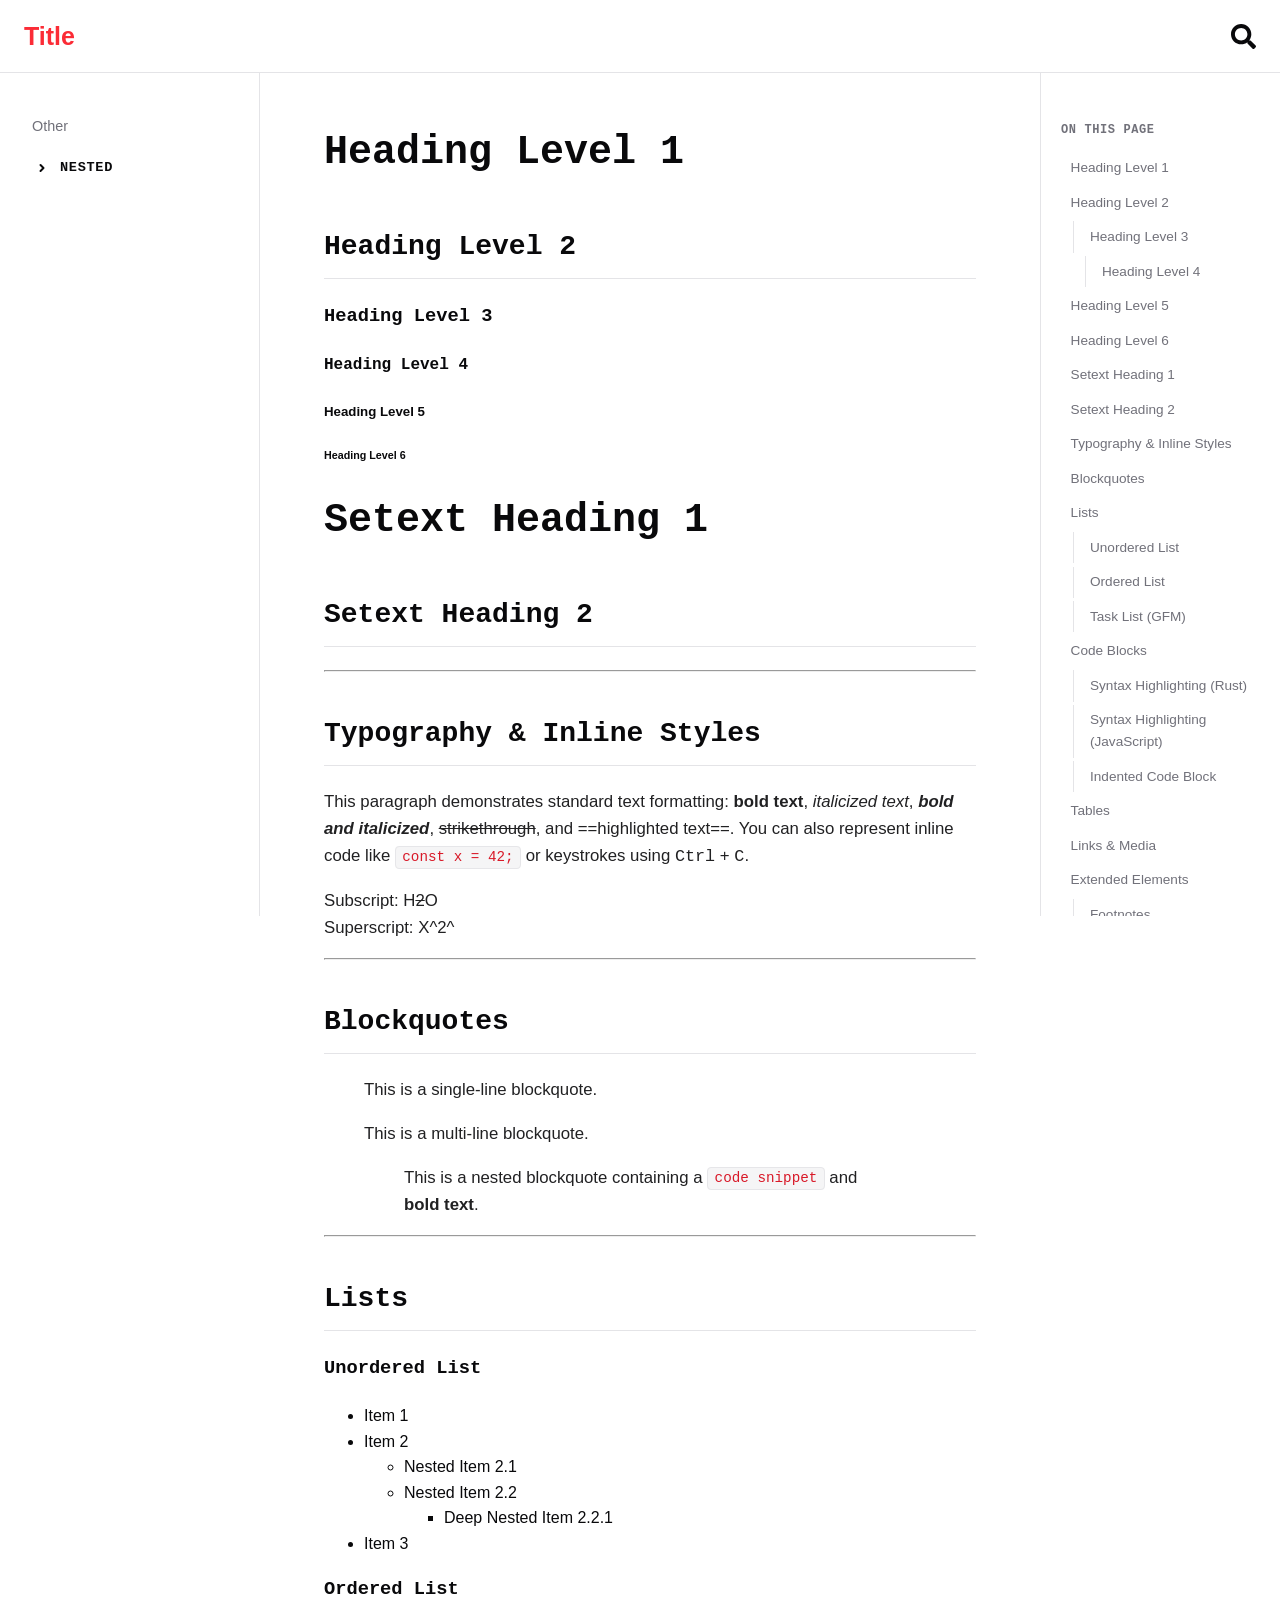
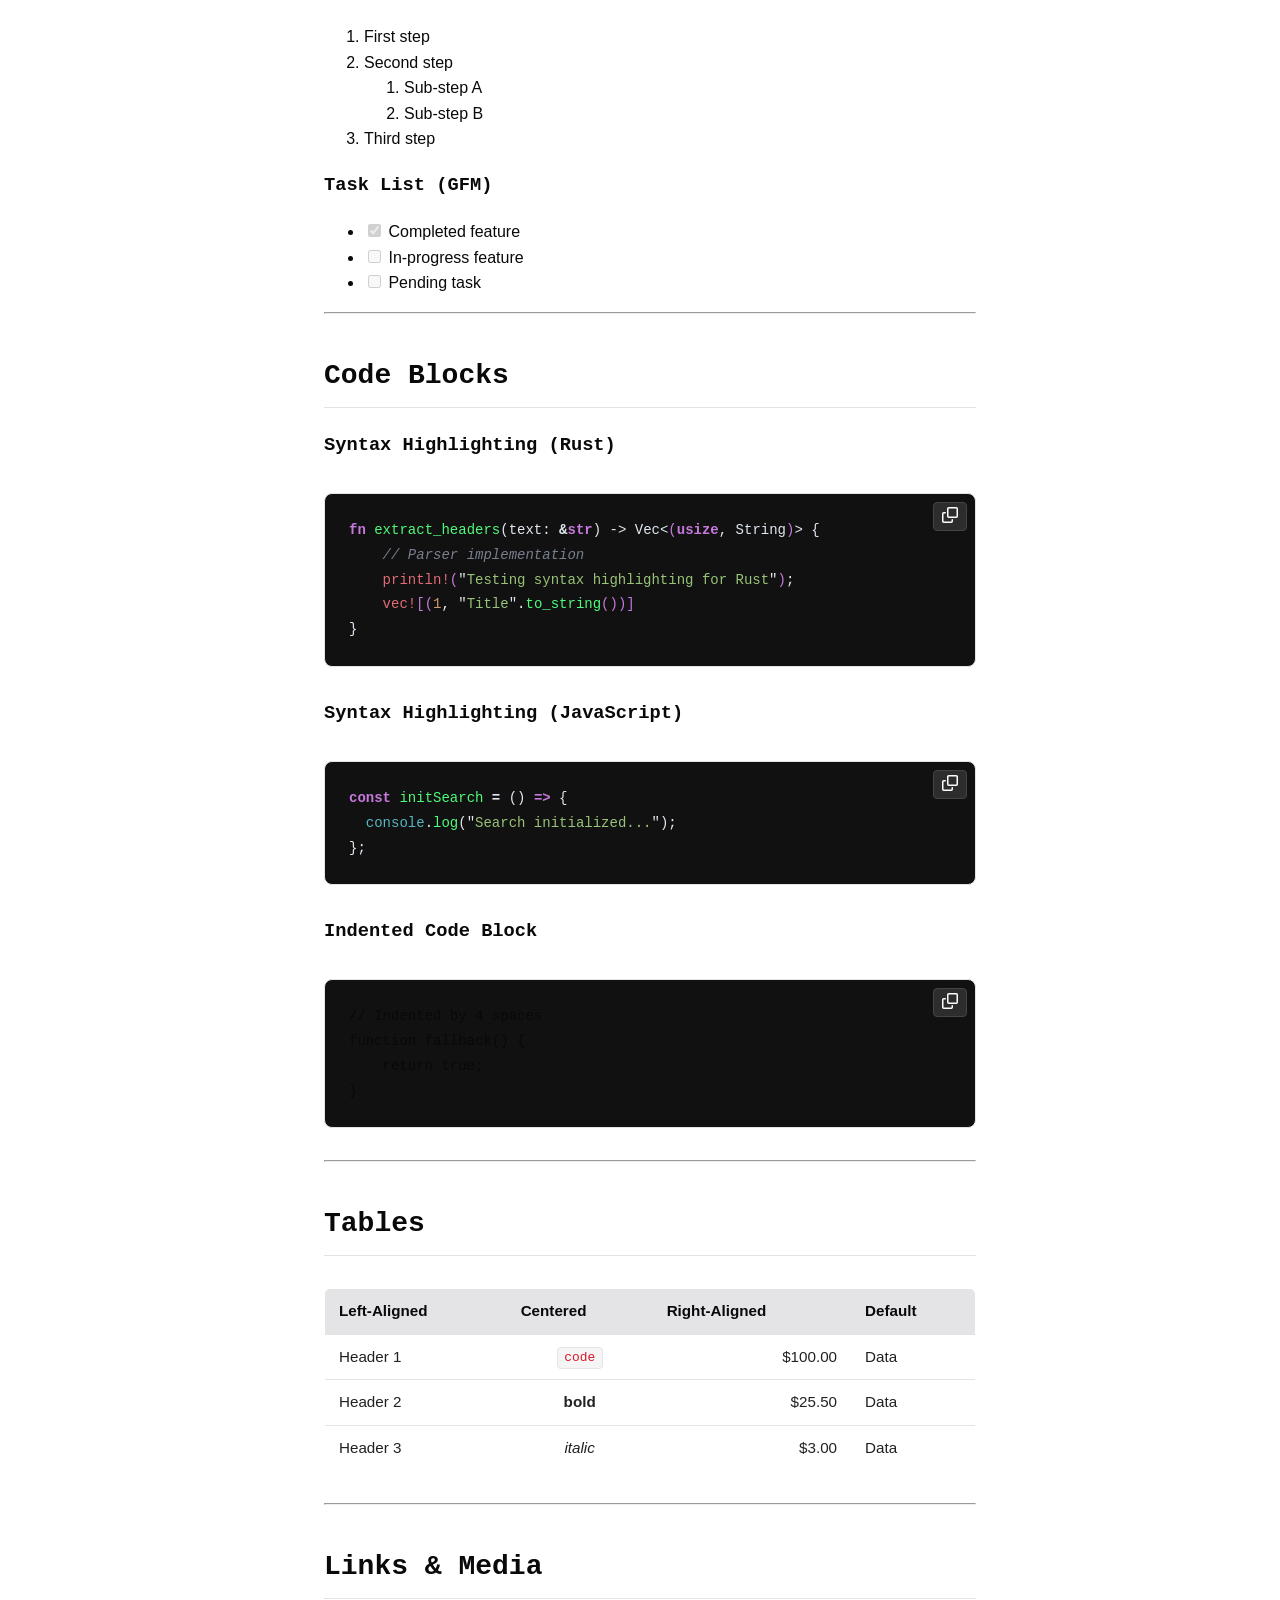
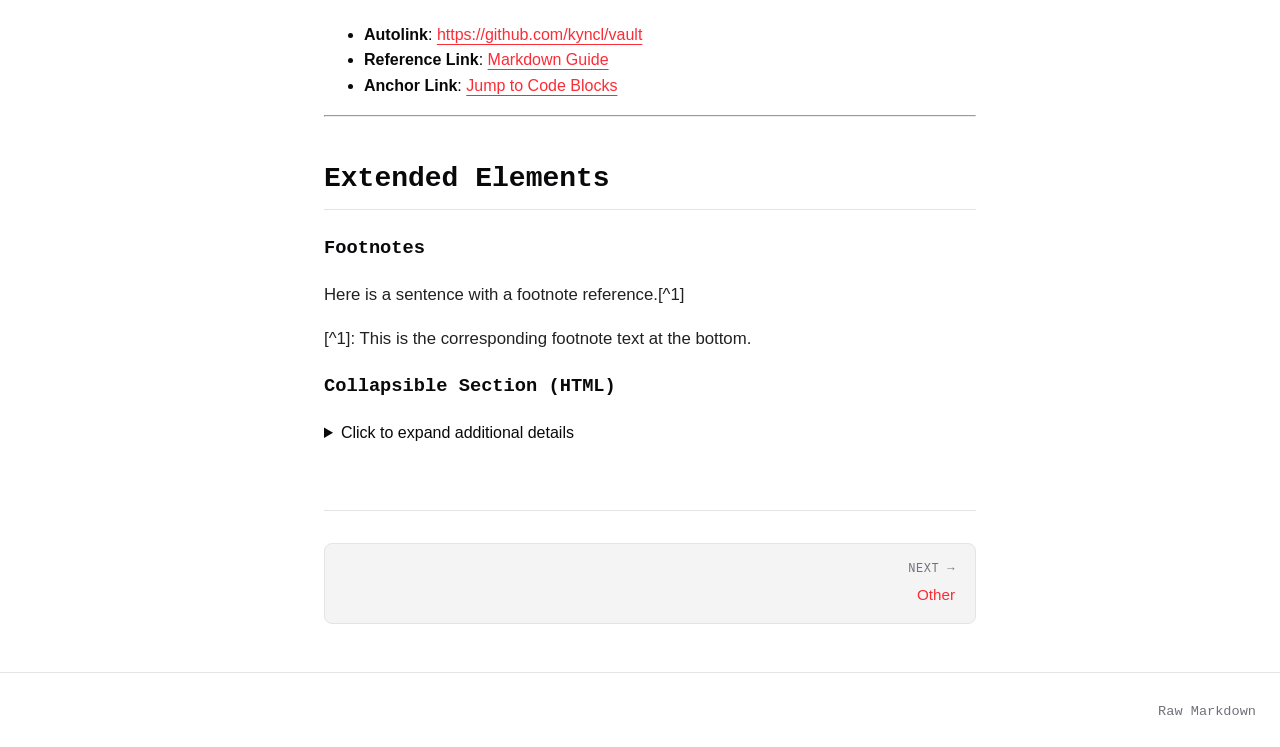
==== docs/html/index.html @ 93a07d7f "feat: enhance search index, add collapsible sidebars, and update UI icons - Add `serde` and `serde_j" ====
<!doctype html><html data-background-theme=standard data-radius-theme=standard data-theme=crimson lang=en><meta charset=UTF-8><meta content="width=device-width,initial-scale=1.0" name=viewport><title>Homepage</title><meta content="Part of documentation about index" name=description><link href=./icon.svg rel=icon type=image/x-icon><script>window.VAULT_SEARCH_INDEX=[{title:`index`,url:`index.html`,category:null,headers:[`Heading Level 1`,`Heading Level 2`,`Heading Level 3`,`Heading Level 4`,`Heading Level 5`,`Heading Level 6`,`Typography & Inline Styles`,`Blockquotes`,`Lists`,`Unordered List`,`Ordered List`,`Task List (GFM)`,`Code Blocks`,`Syntax Highlighting (Rust)`,`Syntax Highlighting (JavaScript)`,`Indented Code Block`,`Tables`,`Links & Media`,`Extended Elements`,`Footnotes`,`Collapsible Section (HTML)`]},{title:`other`,url:`other.html`,category:null,headers:[`Other file`]},{title:`index`,url:`nested/index.html`,category:`Nested`,headers:[`This is nested index.md`]},{title:`extra nested`,url:`nested/extra-nested.html`,category:`Nested`,headers:[`This is extra nested file`]}];</script><style>:root{--background:#fff;--foreground:#09090b;--muted:#71717a;--border:#e4e4e7;--card-bg:#f4f4f5;--accent:#e4e4e7;--hover-bg:#0000000a;--shadow-dropdown:0 10px 25px #00000014;--shadow-sidebar:4px 0 25px #00000014;--font-sans:-apple-system, BlinkMacSystemFont, "Segoe UI", Roboto, Helvetica, Arial, sans-serif;--font-code:"JetBrains Mono", monospace}@media (prefers-color-scheme:dark){:root{--background:#0a0a0a;--foreground:#f4f4f5;--muted:#a1a1aa;--border:#27272a;--card-bg:#121215;--accent:#27272a;--hover-bg:#ffffff0d;--shadow-dropdown:0 10px 25px #000000b3;--shadow-sidebar:4px 0 25px #000000b3}}*{box-sizing:border-box;scroll-behavior:smooth}body{background-color:var(--background);min-height:100vh;color:var(--foreground);font-family:var(--font-sans);grid-template:"header header header""sidebar content toc"1fr"footer footer footer"/260px minmax(0,1fr) 240px;margin:0;padding:0;line-height:1.6;display:grid}h1,h2,h3,h4{font-family:var(--font-code);color:var(--foreground);scroll-margin-top:2rem;font-weight:600}h1{margin-top:0;font-size:2.5rem}h2{border-bottom:1px solid var(--border);margin-top:2.5rem;padding-bottom:.5rem;font-size:1.75rem}p{opacity:.9;font-size:1.05rem}a{color:var(--foreground);text-decoration:underline;text-decoration-color:var(--border);text-underline-offset:4px;transition:color .2s,text-decoration-color .2s}main a{color:var(--main);text-decoration:underline}a:hover{color:var(--main-alt);text-decoration-color:var(--main-alt)}pre,code{font-family:var(--font-code)}p code,li code,td code,blockquote code{background-color:var(--card-bg);border:1px solid var(--border);border-radius:var(--radius-sm);color:var(--main-alt);padding:.15rem .4rem;font-size:.85em}pre{background-color:var(--card-bg);border:1px solid var(--border);border-radius:var(--radius-lg);margin:2rem 0;padding:1.5rem;position:relative;overflow-x:auto}pre code{color:var(--foreground);background-color:#0000;border:none;padding:0;font-size:.875rem}table{border-collapse:collapse;border:1px solid var(--border);border-radius:var(--radius-md);width:100%;margin:2rem 0;font-size:.95rem;overflow:hidden}th{background-color:var(--accent);color:var(--foreground);text-align:left;border-bottom:1px solid var(--border);padding:10px 14px;font-weight:600}td{border-bottom:1px solid var(--border);color:var(--foreground);opacity:.9;padding:10px 14px}tr:last-child td{border-bottom:none}:root{--background:#fff;--card-bg:#f4f4f5;--border:#e4e4e7;--accent:#e4e4e7}@media (prefers-color-scheme:dark){:root{--background:#121212;--card-bg:#1e1e1e;--border:#2c2c2c;--accent:#2c2c2c}}[data-background-theme=standard]{--background:#fff;--card-bg:#f4f4f5;--border:#e4e4e7;--accent:#e4e4e7}@media (prefers-color-scheme:dark){[data-background-theme=standard]{--background:#121212;--card-bg:#1e1e1e;--border:#2c2c2c;--accent:#2c2c2c}}[data-background-theme=comfy]{--background:#f4f4f5;--card-bg:#fff;--border:#e4e4e7;--accent:#e4e4e7}@media (prefers-color-scheme:dark){[data-background-theme=comfy]{--background:#18181b;--card-bg:#27272a;--border:#3f3f46;--accent:#3f3f46}}[data-background-theme=deep-black]{--background:#fff;--card-bg:#fff;--border:#d4d4d8;--accent:#d4d4d8}@media (prefers-color-scheme:dark){[data-background-theme=deep-black]{--background:#000;--card-bg:#0d0d0d;--border:#222;--accent:#222}}[data-background-theme=zen]{--background:#faf9f6;--card-bg:#fff;--border:#e8e6e1;--accent:#e8e6e1}@media (prefers-color-scheme:dark){[data-background-theme=zen]{--background:#242424;--card-bg:#303030;--border:#444;--accent:#444}}[data-background-theme=stone]{--background:#fafaf9;--card-bg:#fff;--border:#e7e5e4;--accent:#e7e5e4}@media (prefers-color-scheme:dark){[data-background-theme=stone]{--background:#1c1917;--card-bg:#292524;--border:#44403c;--accent:#44403c}}[data-background-theme=mauve]{--background:#fbf9fa;--card-bg:#fff;--border:#f0e6ee;--accent:#f0e6ee}@media (prefers-color-scheme:dark){[data-background-theme=mauve]{--background:#1d161e;--card-bg:#291f2b;--border:#3d2c40;--accent:#3d2c40}}[data-background-theme=olive]{--background:#fafaf8;--card-bg:#fff;--border:#eaeae2;--accent:#eaeae2}@media (prefers-color-scheme:dark){[data-background-theme=olive]{--background:#1d1d16;--card-bg:#2a2a20;--border:#3f3f31;--accent:#3f3f31}}[data-background-theme=mist]{--background:#f8fafc;--card-bg:#fff;--border:#e2e8f0;--accent:#e2e8f0}@media (prefers-color-scheme:dark){[data-background-theme=mist]{--background:#161b1d;--card-bg:#1e2427;--border:#2b3539;--accent:#2b3539}}[data-background-theme=taupe]{--background:#faf9f8;--card-bg:#fff;--border:#ede7e3;--accent:#ede7e3}@media (prefers-color-scheme:dark){[data-background-theme=taupe]{--background:#1d1816;--card-bg:#2a2220;--border:#3f3531;--accent:#3f3531}}.back-link{border-bottom:1px solid var(--border);background-color:var(--background);z-index:100;grid-area:header;align-items:center;gap:1rem;padding:1rem 1.5rem;display:flex;position:sticky;top:0}.nav-bar{justify-content:space-between;display:flex}.home-btn{color:var(--main);font-size:25px;font-weight:700;text-decoration:none;transition:color .25s,transform .45s}.home-btn:hover{color:var(--main-alt)}.menu-toggle{cursor:pointer;background:0 0;border:none;flex-direction:column;justify-content:space-around;width:30px;height:25px;padding:0;display:none}.menu-toggle .icon-line{background-color:var(--foreground);border-radius:var(--radius-xs);width:100%;height:3px;transition:all .3s ease-in-out}.menu-toggle.open .icon-line:first-child{background-color:var(--main-alt);transform:translateY(8.5px)rotate(45deg)}.menu-toggle.open .icon-line:nth-child(2){opacity:0}.menu-toggle.open .icon-line:nth-child(3){background-color:var(--main-alt);transform:translateY(-8.5px)rotate(-45deg)}.search-btn{color:var(--foreground);cursor:pointer;background-color:#0000;border:none;justify-content:center;align-items:center;padding:0;font-size:25px;transition:color .3s;display:flex}.search-btn:hover{color:var(--main-alt)}.search-box{z-index:50;flex-direction:column;gap:.75rem;width:100%;max-width:600px;padding:0 1.5rem;display:none;position:absolute;top:15vh;left:50%;transform:translate(-50%)}.search-box.active{display:flex}.search-box input{background-color:var(--card-bg);width:100%;color:var(--foreground);border:1px solid var(--border);border-radius:var(--radius-lg);font-size:1.25rem;font-family:var(--font-code);outline:none;padding:.85rem 1.25rem;transition:border-color .2s,box-shadow .2s}.search-box input:focus{border-color:var(--main);box-shadow:0 0 0 2px rgba(var(--main), .15)}.search-suggestions{background-color:var(--card-bg);border:1px solid var(--border);border-radius:var(--radius-lg);box-shadow:var(--shadow-dropdown);flex-direction:column;gap:.25rem;padding:.5rem;display:flex}.search-suggestions button{color:var(--muted);text-align:left;border-radius:var(--radius-sm);cursor:pointer;font-family:var(--font-code);background:0 0;border:none;padding:.6rem .75rem;font-size:.9rem;transition:color .2s,background-color .2s}.search-suggestions button:hover{background-color:var(--hover-bg);color:var(--foreground)}.search-suggestions button.suggestion-item{text-transform:capitalize;justify-content:space-between;align-items:center;width:100%;display:flex}.search-suggestions button.suggestion-item.selected{background-color:var(--active-bg);color:var(--main-alt)}body.sidebar-locked .search-btn,body.sidebar-locked .search-box{pointer-events:none;opacity:.4;user-select:none}.sidebar{border-right:1px solid var(--border);background-color:var(--background);grid-area:sidebar;height:calc(100vh - 57px);padding:2rem 1.25rem;font-size:.9rem;position:sticky;top:57px;overflow-y:auto}.sidebar-section{margin-bottom:2rem}.sidebar-title{font-family:var(--font-code);text-transform:uppercase;letter-spacing:.05em;color:var(--foreground);justify-content:space-between;align-items:center;gap:.5rem;margin-bottom:.5rem;padding:.25rem .75rem;font-size:.85rem;font-weight:700;display:flex;& button{color:var(--foreground);cursor:pointer;border-radius:var(--radius-sm,4px);background-color:#0000;border:none;flex-shrink:0;justify-content:center;align-items:center;padding:.25rem;transition:color .2s,background-color .2s;display:inline-flex;&:hover{color:var(--main);background-color:var(--hover-bg)}}}a.sidebar-title-link,.sidebar-title-text{color:var(--foreground);flex-grow:1;align-items:center;gap:.4rem;padding:.25rem 0;text-decoration:none;transition:color .2s;display:flex}a.sidebar-title-link:after{opacity:.4;font-size:1rem;transition:transform .2s,opacity .2s,color .2s}a.sidebar-title-link:hover,a.sidebar-title-link:hover~button{color:var(--main)}a.sidebar-title-link.active,a.sidebar-title-link.active~button{color:var(--main-alt);cursor:default}a.sidebar-title-link:not(.active):hover:before{opacity:1;color:var(--main);transform:translate(2px)}.sidebar-list{text-transform:capitalize;margin:0;padding:0;list-style:none}.sidebar-section .sidebar-list{margin-left:1.5rem;& a:not(.active){border-left:1px solid var(--border);border-radius:0}}.sidebar-item{margin:.25rem 0}.sidebar-link{border-radius:var(--radius-sm);color:var(--muted);padding:.4rem .75rem;text-decoration:none;transition:color .2s,background-color .2s;display:block}.sidebar-link:hover{color:var(--foreground);background-color:var(--hover-bg)}.sidebar-link.active{cursor:default;color:var(--foreground);background-color:var(--active-bg);border-left:2px solid var(--main);padding-left:calc(.75rem - 2px);font-weight:500}.doc-content{grid-area:content;width:100%;max-width:900px;margin:0 auto;padding:3rem 4rem}.toc-sidebar{border-left:1px solid var(--border);grid-area:toc;height:calc(100vh - 57px);padding:3rem 1.25rem;font-size:.85rem;position:sticky;top:57px;overflow-y:auto}.toc-sidebar div:first-child{font-family:var(--font-code);text-transform:uppercase;letter-spacing:.05em;color:var(--muted);margin-bottom:.75rem;font-size:.75rem;font-weight:600}.toc-list{flex-direction:column;gap:.2rem;margin:0;padding:0;list-style:none;display:flex}.toc-link{color:var(--muted);border-radius:var(--radius-sm);padding:.3rem .6rem;font-size:.85rem;text-decoration:none;transition:color .2s,background-color .2s;display:block}.toc-link:hover{color:var(--foreground);background-color:var(--hover-bg)}.toc-item-h3{border-left:1px solid var(--border);margin-left:.75rem;padding-left:.4rem}.toc-item-h4{border-left:1px solid var(--border);margin-left:1.5rem;padding-left:.4rem}.pagination-nav{border-top:1px solid var(--border);justify-content:space-between;gap:1rem;margin-top:4rem;padding-top:2rem;display:flex}.pagination-btn{background-color:var(--card-bg);border:1px solid var(--border);border-radius:var(--radius-lg);color:var(--foreground);flex-direction:column;flex:1;gap:.25rem;max-width:48%;padding:1rem 1.25rem;text-decoration:none;transition:border-color .2s,transform .2s;display:flex}.pagination-btn:only-child{max-width:100%}.pagination-btn:hover{border-color:var(--main);color:var(--foreground)}.pagination-btn.next{text-align:right;align-items:flex-end}.pagination-label{font-family:var(--font-code);text-transform:uppercase;letter-spacing:.05em;color:var(--muted);font-size:.75rem}.pagination-title{color:var(--main);text-transform:capitalize;font-size:.95rem;font-weight:500}.raw-md{z-index:50;text-align:right;border-top:1px solid var(--border);grid-area:footer;padding:1.5rem}.raw-md a{font-family:var(--font-code);color:var(--muted);font-size:.85rem;text-decoration:none;transition:color .2s}.raw-md a:hover{color:var(--foreground)}@media (width<=1200px){body{grid-template-columns:260px minmax(0,1fr);grid-template-areas:"header header""sidebar content""footer footer"}.toc-sidebar{display:none}.doc-content{padding:3rem 2rem}}@media (width<=768px){body{grid-template-columns:1fr;grid-template-areas:"header""content""footer"}.menu-toggle{display:flex}.sidebar-backdrop{backdrop-filter:blur(2px);z-index:150;opacity:0;visibility:hidden;background-color:#0009;width:100vw;height:calc(100vh - 57px);transition:opacity .3s,visibility .3s;position:fixed;top:57px;left:0}body.sidebar-open .sidebar-backdrop{opacity:1;visibility:visible}.sidebar{z-index:200;background-color:var(--background);width:260px;height:calc(100vh - 57px);box-shadow:var(--shadow-sidebar);transition:transform .3s cubic-bezier(.16,1,.3,1);display:block;position:fixed;top:57px;left:0;transform:translate(-100%)}body.sidebar-open .sidebar{transform:translate(0)}.doc-content{padding:1.5rem}}.sidebar-section.collapsed .sidebar-list{display:none}.sidebar-section.collapsed .sidebar-toggle svg{transform:rotate(-90deg)}.sidebar-toggle svg{transition:transform .2s}:root,[data-radius-theme=standard]{--radius-lg:8px;--radius-md:6px;--radius-sm:4px;--radius-xs:2px}[data-radius-theme=brutalist]{--radius-lg:0px;--radius-md:0px;--radius-sm:0px;--radius-xs:0px}[data-radius-theme=rounded]{--radius-lg:16px;--radius-md:12px;--radius-sm:8px;--radius-xs:4px}:root,[data-theme=crimson]{--main:oklch(63.7% .237 25.331);--main-alt:oklch(53.7% .237 25.331);--active-bg:oklch(63.7% .237 25.331/.1)}@media (prefers-color-scheme:dark){:root,[data-theme=crimson]{--main:oklch(69.7% .237 25.331);--main-alt:oklch(79.7% .237 25.331);--active-bg:oklch(69.7% .237 25.331/.18)}}[data-theme=orange-red]{--main:oklch(64.6% .222 41.116);--main-alt:oklch(54.6% .222 41.116);--active-bg:oklch(64.6% .222 41.116/.1)}@media (prefers-color-scheme:dark){[data-theme=orange-red]{--main:oklch(70.6% .222 41.116);--main-alt:oklch(80.6% .222 41.116);--active-bg:oklch(70.6% .222 41.116/.18)}}[data-theme=orange]{--main:oklch(66.6% .179 58.318);--main-alt:oklch(56.6% .179 58.318);--active-bg:oklch(66.6% .179 58.318/.1)}@media (prefers-color-scheme:dark){[data-theme=orange]{--main:oklch(72.6% .179 58.318);--main-alt:oklch(82.6% .179 58.318);--active-bg:oklch(72.6% .179 58.318/.18)}}[data-theme=yellow]{--main:oklch(68.1% .162 75.834);--main-alt:oklch(58.1% .162 75.834);--active-bg:oklch(68.1% .162 75.834/.1)}@media (prefers-color-scheme:dark){[data-theme=yellow]{--main:oklch(74.1% .162 75.834);--main-alt:oklch(84.1% .162 75.834);--active-bg:oklch(74.1% .162 75.834/.18)}}[data-theme=green]{--main:oklch(64.8% .2 131.684);--main-alt:oklch(54.8% .2 131.684);--active-bg:oklch(64.8% .2 131.684/.1)}@media (prefers-color-scheme:dark){[data-theme=green]{--main:oklch(70.8% .2 131.684);--main-alt:oklch(80.8% .2 131.684);--active-bg:oklch(70.8% .2 131.684/.18)}}[data-theme=emerald]{--main:oklch(62.7% .194 149.214);--main-alt:oklch(52.7% .194 149.214);--active-bg:oklch(62.7% .194 149.214/.1)}@media (prefers-color-scheme:dark){[data-theme=emerald]{--main:oklch(68.7% .194 149.214);--main-alt:oklch(78.7% .194 149.214);--active-bg:oklch(68.7% .194 149.214/.18)}}[data-theme=teal]{--main:oklch(59.6% .145 163.225);--main-alt:oklch(49.6% .145 163.225);--active-bg:oklch(59.6% .145 163.225/.1)}@media (prefers-color-scheme:dark){[data-theme=teal]{--main:oklch(65.6% .145 163.225);--main-alt:oklch(75.6% .145 163.225);--active-bg:oklch(65.6% .145 163.225/.18)}}[data-theme=cyan]{--main:oklch(60% .118 184.704);--main-alt:oklch(50% .118 184.704);--active-bg:oklch(60% .118 184.704/.1)}@media (prefers-color-scheme:dark){[data-theme=cyan]{--main:oklch(66% .118 184.704);--main-alt:oklch(76% .118 184.704);--active-bg:oklch(66% .118 184.704/.18)}}[data-theme=blue]{--main:oklch(60.9% .126 221.723);--main-alt:oklch(50.9% .126 221.723);--active-bg:oklch(60.9% .126 221.723/.1)}@media (prefers-color-scheme:dark){[data-theme=blue]{--main:oklch(66.9% .126 221.723);--main-alt:oklch(76.9% .126 221.723);--active-bg:oklch(66.9% .126 221.723/.18)}}[data-theme=indigo]{--main:oklch(58.87% .2323 282.69);--main-alt:oklch(48.87% .2323 282.69);--active-bg:oklch(58.87% .2323 282.69/.1)}@media (prefers-color-scheme:dark){[data-theme=indigo]{--main:oklch(64.87% .2323 282.69);--main-alt:oklch(74.87% .2323 282.69);--active-bg:oklch(64.87% .2323 282.69/.18)}}[data-theme=purple]{--main:oklch(43.83% .2179 303.91);--main-alt:oklch(33.83% .2179 303.91);--active-bg:oklch(43.83% .2179 303.91/.1)}@media (prefers-color-scheme:dark){[data-theme=purple]{--main:oklch(49.83% .2179 303.91);--main-alt:oklch(59.83% .2179 303.91);--active-bg:oklch(49.83% .2179 303.91/.18)}}[data-theme=rose]{--main:oklch(58.6% .253 17.585);--main-alt:oklch(48.6% .253 17.585);--active-bg:oklch(58.6% .253 17.585/.1)}@media (prefers-color-scheme:dark){[data-theme=rose]{--main:oklch(64.6% .253 17.585);--main-alt:oklch(74.6% .253 17.585);--active-bg:oklch(64.6% .253 17.585/.18)}}[data-theme=silver]{--main:oklch(98.5% .002 247.839);--main-alt:oklch(88.5% .002 247.839);--active-bg:oklch(98.5% .002 247.839/.1)}@media (prefers-color-scheme:dark){[data-theme=silver]{--main:oklch(85% .002 247.839);--main-alt:oklch(95% .002 247.839);--active-bg:oklch(85% .002 247.839/.18)}}[data-theme=fuchsia]{--main:oklch(59.1% .293 322.896);--main-alt:oklch(49.1% .293 322.896);--active-bg:oklch(59.1% .293 322.896/.1)}@media (prefers-color-scheme:dark){[data-theme=fuchsia]{--main:oklch(65.1% .293 322.896);--main-alt:oklch(75.1% .293 322.896);--active-bg:oklch(65.1% .293 322.896/.18)}}[data-theme=pink]{--main:oklch(59.2% .249 .584);--main-alt:oklch(49.2% .249 .584);--active-bg:oklch(59.2% .249 .584/.1)}@media (prefers-color-scheme:dark){[data-theme=pink]{--main:oklch(65.2% .249 .584);--main-alt:oklch(75.2% .249 .584);--active-bg:oklch(65.2% .249 .584/.18)}}[data-theme=amber]{--main:oklch(62.5% .19 60.5);--main-alt:oklch(52.5% .19 60.5);--active-bg:oklch(62.5% .19 60.5/.1)}@media (prefers-color-scheme:dark){[data-theme=amber]{--main:oklch(69.5% .19 60.5);--main-alt:oklch(79.5% .19 60.5);--active-bg:oklch(69.5% .19 60.5/.18)}}[data-theme=lime]{--main:oklch(72% .21 128.5);--main-alt:oklch(62% .21 128.5);--active-bg:oklch(72% .21 128.5/.1)}@media (prefers-color-scheme:dark){[data-theme=lime]{--main:oklch(78% .21 128.5);--main-alt:oklch(86% .21 128.5);--active-bg:oklch(78% .21 128.5/.18)}}[data-theme=red]{--main:oklch(58% .25 24.5);--main-alt:oklch(48% .25 24.5);--active-bg:oklch(58% .25 24.5/.1)}@media (prefers-color-scheme:dark){[data-theme=red]{--main:oklch(64% .25 24.5);--main-alt:oklch(74% .25 24.5);--active-bg:oklch(64% .25 24.5/.18)}}[data-theme=sky]{--main:oklch(60% .15 235);--main-alt:oklch(50% .15 235);--active-bg:oklch(60% .15 235/.1)}@media (prefers-color-scheme:dark){[data-theme=sky]{--main:oklch(67% .15 235);--main-alt:oklch(77% .15 235);--active-bg:oklch(67% .15 235/.18)}}[data-theme=violet]{--main:oklch(52% .25 295);--main-alt:oklch(42% .25 295);--active-bg:oklch(52% .25 295/.1)}@media (prefers-color-scheme:dark){[data-theme=violet]{--main:oklch(59% .25 295);--main-alt:oklch(69% .25 295);--active-bg:oklch(59% .25 295/.18)}}</style><link onload="this.media='all'" href=css/lazy__syntax-highlighting.css media=print rel=stylesheet><script>// 1. Code Block Copy Buttons
function initCodeBlocks(){document.querySelectorAll(`pre`).forEach(block=>{getComputedStyle(block).position===`static`&&(block.style.position=`relative`);let copyButton=document.createElement(`button`);copyButton.type=`button`;let copyIcon=`<svg fill="currentColor" aria-hidden="true" height="16" viewBox="0 0 16 16" version="1.1" width="16" data-view-component="true"><path d="M0 6.75C0 5.784.784 5 1.75 5h1.5a.75.75 0 0 1 0 1.5h-1.5a.25.25 0 0 0-.25.25v7.5c0 .138.112.25.25.25h7.5a.25.25 0 0 0 .25-.25v-1.5a.75.75 0 0 1 1.5 0v1.5A1.75 1.75 0 0 1 9.25 16h-7.5A1.75 1.75 0 0 1 0 14.25Z"></path><path d="M5 1.75C5 .784 5.784 0 6.75 0h7.5C15.216 0 16 .784 16 1.75v7.5A1.75 1.75 0 0 1 14.25 11h-7.5A1.75 1.75 0 0 1 5 9.25Zm1.75-.25a.25.25 0 0 0-.25.25v7.5c0 .138.112.25.25.25h7.5a.25.25 0 0 0 .25-.25v-7.5a.25.25 0 0 0-.25-.25Z"></path></svg>`,confirmIcon=`<svg fill="currentColor" aria-hidden="true" height="16" viewBox="0 0 16 16" version="1.1" width="16" data-view-component="true"><path d = "M13.78 4.22a.75.75 0 0 1 0 1.06l-7.25 7.25a.75.75 0 0 1-1.06 0L2.22 9.28a.751.751 0 0 1 .018-1.042.751.751 0 0 1 1.042-.018L6 10.94l6.72-6.72a.75.75 0 0 1 1.06 0Z" ></path></svg>`;copyButton.innerHTML=copyIcon,Object.assign(copyButton.style,{position:`absolute`,top:`8px`,right:`8px`,padding:`4px 8px`,fontSize:`12px`,fontFamily:`sans-serif`,background:`#2d2d2d`,color:`#ffffff`,border:`1px solid #444`,borderRadius:`var(--radius-sm)`,cursor:`pointer`,zIndex:`10`,transition:`background 0.2s ease`}),copyButton.addEventListener(`mouseenter`,()=>copyButton.style.background=`#444`),copyButton.addEventListener(`mouseleave`,()=>copyButton.style.background=`#2d2d2d`),copyButton.addEventListener(`click`,async()=>{let codeElement=block.querySelector(`code`),textToCopy=codeElement?codeElement.innerText:block.innerText;try{await navigator.clipboard.writeText(textToCopy),copyButton.innerHTML=`<svg fill="currentColor" aria-hidden="true" height="16" viewBox="0 0 16 16" version="1.1" width="16" data-view-component="true"><path d = "M13.78 4.22a.75.75 0 0 1 0 1.06l-7.25 7.25a.75.75 0 0 1-1.06 0L2.22 9.28a.751.751 0 0 1 .018-1.042.751.751 0 0 1 1.042-.018L6 10.94l6.72-6.72a.75.75 0 0 1 1.06 0Z" ></path></svg>`}catch(err){console.error(`Failed to copy text: `,err),copyButton.innerText=`Error`}finally{setTimeout(()=>copyButton.innerHTML=copyIcon,2e3)}}),block.appendChild(copyButton)})}
// 3. Active Link Highlighting
function initActiveLinks(){let currentSegments=window.location.pathname.toLowerCase().split(`/`).filter(Boolean);document.querySelectorAll(`.sidebar-link, .sidebar-title-link`).forEach(link=>{let href=link.getAttribute(`href`);if(!href)return;
// Use a temporary anchor to safely resolve relative paths (like ../)
let parser=document.createElement(`a`);parser.href=href;let linkSegments=parser.pathname.toLowerCase().split(`/`).filter(Boolean);if(currentSegments.length>0&&linkSegments.length>0){
// Compare the last 2 segments (e.g., folder name + filename) to distinguish
// between nested/test.html and nested-two/test.html uniquely
let currentTail=currentSegments.slice(-2).join(`/`),linkTail=linkSegments.slice(-2).join(`/`);(currentSegments.join(`/`)===linkSegments.join(`/`)||currentTail===linkTail&&currentTail!==``)&&link.classList.add(`active`)}link.addEventListener(`click`,e=>{
// Prevent default ONLY if it's active and not an internal anchor jump
link.classList.contains(`active`)&&!link.hash&&e.preventDefault()})})}
// 4. Search Functionality & Indexing
function initSearch(){let searchBtn=document.querySelector(`.search-btn`),searchBox=document.querySelector(`.search-box`),searchInput=document.getElementById(`search`),suggestionsContainer=document.querySelector(`.search-suggestions`);if(!searchBtn||!searchBox||!searchInput||!suggestionsContainer)return;let currentMatches=[],selectedIndex=0,searchIndex=[],pageIcon=`<svg width="16" height="16" viewBox="0 0 20 20" style="flex-shrink: 0;"><path d="M17 6v12c0 .52-.2 1-1 1H4c-.7 0-1-.33-1-1V2c0-.55.42-1 1-1h8l5 5zM14 8h-3.13c-.51 0-.87-.34-.87-.87V4" stroke="currentColor" fill="none" fill-rule="evenodd" stroke-linejoin="round"></path></svg>`,headerIcon=`<svg stroke="currentColor" fill="currentColor" stroke-width="0" viewBox="0 0 24 24" height="16" width="16" xmlns="http://www.w3.org/2000/svg"><g id="Hashtag"><path d="M20.435,15.506H16.2l.61-7h3.63a.5.5,0,0,0,.5-.5.5.5,0,0,0-.5-.5H16.9l.34-3.87a.509.509,0,0,0-.46-.54.5.5,0,0,0-.54.46l-.35,3.95H8.9l.34-3.87a.509.509,0,0,0-.46-.54.491.491,0,0,0-.54.46l-.35,3.95H3.565a.5.5,0,0,0-.5.5.5.5,0,0,0,.5.5h4.24l-.62,7H3.565a.5.5,0,0,0-.5.5.5.5,0,0,0,.5.5h3.54l-.34,3.86a.508.508,0,0,0,.45.54h.05a.516.516,0,0,0,.5-.46l.34-3.94h7l-.34,3.86a.508.508,0,0,0,.45.54h.05a.516.516,0,0,0,.5-.46l.34-3.94h4.33a.5.5,0,0,0,.5-.5A.5.5,0,0,0,20.435,15.506Zm-5.25,0H8.2l.61-7h7Z"></path></g></svg>`,normalizePath=path=>path.replace(/\/index\.html$/,`/`).replace(/\/$/,``),currentPath=normalizePath(window.location.pathname),isCurrentPage=href=>{try{return normalizePath(new URL(href,window.location.href).pathname)===currentPath}catch{return!1}},sampleLink=document.querySelector(`.sidebar-link, .sidebar-title-link`),sampleHref=sampleLink?sampleLink.getAttribute(`href`):``,prefixMatch=sampleHref?sampleHref.match(/^(?:\.\.\/)+/):null,prefix=prefixMatch?prefixMatch[0]:``;
// Ingest global Vault search index injected via Rust script
Array.isArray(window.VAULT_SEARCH_INDEX)?window.VAULT_SEARCH_INDEX.forEach(item=>{let fullUrl=`${prefix}${item.url}`,category=item.category||`Page`,title=item.title;
// Add Section/Heading Entries
(item.title.toLowerCase()===`index`||item.url===`index.html`||item.url.endsWith(`/index.html`))&&(title=item.category?item.category:`Homepage`),isCurrentPage(fullUrl)||searchIndex.push({title,searchableText:`${title} ${category}`.toLowerCase(),href:fullUrl,type:category,isHeader:!1}),Array.isArray(item.headers)&&item.headers.forEach(header=>{
// Lowercase, replace non-word chars with hyphens, and trim leading/trailing hyphens
let id=header.toLowerCase().replace(/&amp;/g,`amp`).replace(/&/g,`amp`).replace(/[^\w]+/g,`-`).replace(/^-+|-+$/g,``);id&&searchIndex.push({title:header,searchableText:`${header} ${title} ${category}`.toLowerCase(),href:`${fullUrl}#${id}`,type:`${title} > Section`,isHeader:!0})})}):document.querySelectorAll(`.sidebar-link`).forEach(link=>{let href=link.getAttribute(`href`);if(href&&!isCurrentPage(href)){let title=link.textContent.trim();searchIndex.push({title,searchableText:title.toLowerCase(),href,type:`Page`,isHeader:!1})}});let closeSearch=()=>{searchBox.classList.remove(`active`),searchInput.value=``,suggestionsContainer.innerHTML=``,currentMatches=[],selectedIndex=0},updateHighlight=()=>{suggestionsContainer.querySelectorAll(`.suggestion-item`).forEach((btn,index)=>{btn.classList.toggle(`selected`,index===selectedIndex)})},updateSuggestions=query=>{suggestionsContainer.innerHTML=``;let trimmedQuery=query.trim().toLowerCase();if(currentMatches=trimmedQuery?searchIndex.map(item=>{let titleLower=item.title.toLowerCase(),score=0;return titleLower===trimmedQuery?score=100:titleLower.startsWith(trimmedQuery)?score=75:titleLower.includes(trimmedQuery)?score=50:item.searchableText.includes(trimmedQuery)&&(score=25),{...item,score}}).filter(item=>item.score>0).sort((a,b)=>b.score-a.score).slice(0,6):searchIndex.slice(0,8),currentMatches.length===0){suggestionsContainer.innerHTML=`<div style="padding: 0.6rem 0.75rem; color: var(--muted); font-size: 0.9rem; font-family: var(--font-code);">No results found</div>`,selectedIndex=-1;return}selectedIndex=0,currentMatches.forEach((match,index)=>{let btn=document.createElement(`button`);btn.type=`button`,btn.className=`suggestion-item ${index===0?`selected`:``}`,btn.innerHTML=`
                <span style="display: inline-flex; align-items: center; gap: 0.5rem; overflow: hidden; text-overflow: ellipsis; white-space: nowrap;">
                    ${match.isHeader?`<svg stroke="currentColor" fill="currentColor" stroke-width="0" viewBox="0 0 24 24" height="16" width="16" xmlns="http://www.w3.org/2000/svg"><g id="Hashtag"><path d="M20.435,15.506H16.2l.61-7h3.63a.5.5,0,0,0,.5-.5.5.5,0,0,0-.5-.5H16.9l.34-3.87a.509.509,0,0,0-.46-.54.5.5,0,0,0-.54.46l-.35,3.95H8.9l.34-3.87a.509.509,0,0,0-.46-.54.491.491,0,0,0-.54.46l-.35,3.95H3.565a.5.5,0,0,0-.5.5.5.5,0,0,0,.5.5h4.24l-.62,7H3.565a.5.5,0,0,0-.5.5.5.5,0,0,0,.5.5h3.54l-.34,3.86a.508.508,0,0,0,.45.54h.05a.516.516,0,0,0,.5-.46l.34-3.94h7l-.34,3.86a.508.508,0,0,0,.45.54h.05a.516.516,0,0,0,.5-.46l.34-3.94h4.33a.5.5,0,0,0,.5-.5A.5.5,0,0,0,20.435,15.506Zm-5.25,0H8.2l.61-7h7Z"></path></g></svg>`:`<svg width="16" height="16" viewBox="0 0 20 20" style="flex-shrink: 0;"><path d="M17 6v12c0 .52-.2 1-1 1H4c-.7 0-1-.33-1-1V2c0-.55.42-1 1-1h8l5 5zM14 8h-3.13c-.51 0-.87-.34-.87-.87V4" stroke="currentColor" fill="none" fill-rule="evenodd" stroke-linejoin="round"></path></svg>`}
                    <span>${match.title}</span>
                </span>
                <small style="opacity: 0.4; font-size: 0.75rem; font-family: var(--font-code); margin-left: 0.5rem; flex-shrink: 0;">${match.type}</small>
            `,btn.addEventListener(`click`,()=>{window.location.href=match.href,closeSearch()}),suggestionsContainer.appendChild(btn)})};searchInput.addEventListener(`input`,e=>updateSuggestions(e.target.value)),searchInput.addEventListener(`keydown`,e=>{currentMatches.length!==0&&(e.key===`ArrowDown`?(e.preventDefault(),selectedIndex=(selectedIndex+1)%currentMatches.length,updateHighlight()):e.key===`ArrowUp`?(e.preventDefault(),selectedIndex=(selectedIndex-1+currentMatches.length)%currentMatches.length,updateHighlight()):e.key===`Enter`&&(e.preventDefault(),selectedIndex>=0&&currentMatches[selectedIndex]&&(window.location.href=currentMatches[selectedIndex].href,closeSearch())))}),document.addEventListener(`keydown`,e=>{document.body.classList.contains(`sidebar-locked`)||((e.ctrlKey||e.metaKey)&&e.key.toLowerCase()===`k`||e.key===`/`&&document.activeElement.tagName!==`INPUT`&&document.activeElement.tagName!==`TEXTAREA`?(e.preventDefault(),searchBox.classList.add(`active`),searchInput.focus(),updateSuggestions(searchInput.value)):e.key===`Escape`&&closeSearch())}),searchBtn.addEventListener(`click`,e=>{e.stopPropagation(),!document.body.classList.contains(`sidebar-locked`)&&(searchBox.classList.contains(`active`)?closeSearch():(searchBox.classList.add(`active`),searchInput.focus(),updateSuggestions(searchInput.value)))}),searchBox.addEventListener(`click`,e=>e.stopPropagation()),document.addEventListener(`click`,closeSearch)}
// 2. Sidebar Toggle & State Management
function initSidebar(){let toggleBtn=document.getElementById(`sidebarToggle`),backdrop=document.getElementById(`sidebarBackdrop`),sidebar=document.querySelector(`.sidebar`),sidebarLinks=document.querySelectorAll(`.sidebar-link`),setSidebarOpen=isOpen=>{sidebar&&sidebar.classList.toggle(`active`,isOpen),backdrop&&backdrop.classList.toggle(`active`,isOpen),toggleBtn&&(toggleBtn.classList.toggle(`open`,isOpen),toggleBtn.setAttribute(`aria-expanded`,isOpen)),document.body.classList.toggle(`sidebar-open`,isOpen),document.body.classList.toggle(`sidebar-locked`,isOpen)};toggleBtn&&toggleBtn.addEventListener(`click`,e=>{e.stopPropagation(),setSidebarOpen(!document.body.classList.contains(`sidebar-open`))}),backdrop&&backdrop.addEventListener(`click`,()=>setSidebarOpen(!1)),sidebarLinks.forEach(link=>{link.addEventListener(`click`,()=>setSidebarOpen(!1))})}const initSidebarState=()=>{let normalizePath=path=>path.replace(/\/index\.html$/,`/`).replace(/\/$/,``),currentPath=normalizePath(window.location.pathname);document.querySelectorAll(`.sidebar-section`).forEach(section=>{let links=section.querySelectorAll(`a.sidebar-title-link, a.sidebar-link`),isSectionActive=!1;links.forEach(link=>{if(link.classList.contains(`active`))isSectionActive=!0;else try{normalizePath(new URL(link.getAttribute(`href`),window.location.href).pathname)===currentPath&&(isSectionActive=!0,link.classList.add(`active`))}catch{}}),isSectionActive?section.classList.remove(`collapsed`):section.classList.add(`collapsed`)})};document.readyState===`loading`?document.addEventListener(`DOMContentLoaded`,initSidebarState):initSidebarState(),document.addEventListener(`click`,e=>{let toggleBtn=e.target.closest(`.sidebar-toggle`);if(!toggleBtn)return;let section=toggleBtn.closest(`.sidebar-section`);section&&section.classList.toggle(`collapsed`)});</script><script defer src=js/lazy__main.js></script><body class="jetbrains-mono background foreground"><div class="back-link nav-bar"><button aria-label="Toggle Sidebar" class=menu-toggle id=sidebarToggle type=button><span class=icon-line></span> <span class=icon-line></span> <span class=icon-line></span></button><a aria-label=Home class=home-btn href=index.html>Title</a><button aria-label=Search class=search-btn><svg viewbox="0 0 512 512" fill=currentColor height=1em stroke=currentColor stroke-width=0 width=1em xmlns=http://www.w3.org/2000/svg><path d="M505 442.7L405.3 343c-4.5-4.5-10.6-7-17-7H372c27.6-35.3 44-79.7 44-128C416 93.1 322.9 0 208 0S0 93.1 0 208s93.1 208 208 208c48.3 0 92.7-16.4 128-44v16.3c0 6.4 2.5 12.5 7 17l99.7 99.7c9.4 9.4 24.6 9.4 33.9 0l28.3-28.3c9.4-9.4 9.4-24.6.1-34zM208 336c-70.7 0-128-57.2-128-128 0-70.7 57.2-128 128-128 70.7 0 128 57.2 128 128 0 70.7-57.2 128-128 128z"></path></svg></button><div class=search-box><input placeholder="Search documentation..." autocomplete=off id=search name=search><div class=search-suggestions></div></div></div><div class=sidebar-backdrop id=sidebarBackdrop></div><aside class=sidebar><ul class=sidebar-list><li class=sidebar-item><a class=sidebar-link href=other.html>other</a></ul><div class=sidebar-section><div class=sidebar-title><button aria-label="Toggle section" class=sidebar-toggle type=button><svg viewbox="0 0 12 12" fill=none height=12 stroke=currentColor stroke-linecap=round stroke-linejoin=round stroke-width=2 width=12><path d="m3 4.5 3 3 3-3"/></svg></button><a class=sidebar-title-link href=nested/index.html>Nested</a></div><ul class=sidebar-list><li class=sidebar-item><a class=sidebar-link href=nested/extra-nested.html>extra nested</a></ul></div></aside><main class=doc-content><div><h1 id=heading-level-1>Heading Level 1</h1><h2 id=heading-level-2>Heading Level 2</h2><h3 id=heading-level-3>Heading Level 3</h3><h4 id=heading-level-4>Heading Level 4</h4><h5 id=heading-level-5>Heading Level 5</h5><h6 id=heading-level-6>Heading Level 6</h6><h1 id=setext-heading-1>Setext Heading 1</h1><h2 id=setext-heading-2>Setext Heading 2</h2><hr><h2 id=typography-amp-inline-styles>Typography & Inline Styles</h2><p>This paragraph demonstrates standard text formatting: <strong>bold text</strong>, <em>italicized text</em>, <em><strong>bold and italicized</strong></em>, <del>strikethrough</del>, and ==highlighted text==. You can also represent inline code like <code>const x = 42;</code> or keystrokes using <kbd>Ctrl</kbd> + <kbd>C</kbd>.<p>Subscript: H<del>2</del>O<br> Superscript: X^2^<hr><h2 id=blockquotes>Blockquotes</h2><blockquote><p>This is a single-line blockquote.</blockquote><blockquote><p>This is a multi-line blockquote.<blockquote><p>This is a nested blockquote containing a <code>code snippet</code> and <strong>bold text</strong>.</blockquote></blockquote><hr><h2 id=lists>Lists</h2><h3 id=unordered-list>Unordered List</h3><ul><li>Item 1<li>Item 2 <ul><li>Nested Item 2.1<li>Nested Item 2.2 <ul><li>Deep Nested Item 2.2.1</ul></ul><li>Item 3</ul><h3 id=ordered-list>Ordered List</h3><ol><li>First step<li>Second step <ol><li>Sub-step A<li>Sub-step B</ol><li>Third step</ol><h3 id=task-list-gfm>Task List (GFM)</h3><ul><li><input checked disabled type=checkbox> Completed feature<li><input disabled type=checkbox> In-progress feature<li><input disabled type=checkbox> Pending task</ul><hr><h2 id=code-blocks>Code Blocks</h2><h3 id=syntax-highlighting-rust>Syntax Highlighting (Rust)</h3><pre><code class=language-rust><span class="source rust"><span class="meta function rust"><span class="meta function rust"><span class="storage type function rust">fn</span> </span><span class="entity name function rust">extract_headers</span></span><span class="meta function rust"><span class="meta function parameters rust"><span class="punctuation section parameters begin rust">(</span><span class="variable parameter rust">text</span><span class="punctuation separator rust">:</span> <span class="keyword operator rust">&</span><span class="storage type rust">str</span></span><span class="meta function rust"><span class="meta function parameters rust"><span class="punctuation section parameters end rust">)</span></span></span></span><span class="meta function rust"> <span class="meta function return-type rust"><span class="punctuation separator rust">-></span> <span class="meta generic rust">Vec<span class="punctuation definition generic begin rust">&lt;</span><span class="punctuation section group begin rust">(</span><span class="storage type rust">usize</span>, String<span class="punctuation section group end rust">)</span><span class="punctuation definition generic end rust">></span></span></span> </span><span class="meta function rust"><span class="meta block rust"><span class="punctuation section block begin rust">{</span>
    <span class="comment line double-slash rust"><span class="punctuation definition comment rust">//</span> Parser implementation
</span>    <span class="support macro rust">println!</span><span class="meta group rust"><span class="punctuation section group begin rust">(</span></span><span class="meta group rust"><span class="string quoted double rust"><span class="punctuation definition string begin rust">"</span>Testing syntax highlighting for Rust<span class="punctuation definition string end rust">"</span></span></span><span class="meta group rust"><span class="punctuation section group end rust">)</span></span><span class="punctuation terminator rust">;</span>
    <span class="support macro rust">vec!</span><span class="meta group rust"><span class="punctuation section group begin rust">[</span><span class="meta group rust"><span class="punctuation section group begin rust">(</span><span class="constant numeric integer decimal rust">1</span><span class="punctuation separator rust">,</span> <span class="string quoted double rust"><span class="punctuation definition string begin rust">"</span>Title<span class="punctuation definition string end rust">"</span></span>.<span class="support function rust">to_string</span><span class="meta group rust"><span class="punctuation section group begin rust">(</span></span><span class="meta group rust"><span class="punctuation section group end rust">)</span></span></span><span class="meta group rust"><span class="punctuation section group end rust">)</span></span><span class="punctuation section group end rust">]</span></span>
</span><span class="meta block rust"><span class="punctuation section block end rust">}</span></span></span>
</span></code></pre><h3 id=syntax-highlighting-javascript>Syntax Highlighting (JavaScript)</h3><pre><code class=language-javascript><span class="source js"><span class="storage type js">const</span> <span class="meta function declaration js"><span class="variable other readwrite js"><span class="entity name function js">initSearch</span></span> <span class="keyword operator assignment js">=</span> </span><span class="meta function declaration js"><span class="punctuation section group begin js">(</span><span class="punctuation section group end js">)</span><span class="meta function declaration js"> </span><span class="storage type function arrow js">=></span></span> <span class="meta block js"><span class="punctuation section block js">{</span>
  <span class="meta function-call method js"><span class="support type object console js">console</span><span class="punctuation accessor js">.</span><span class="support function console js">log</span><span class="meta group js"><span class="punctuation section group js">(</span><span class="string quoted double js"><span class="punctuation definition string begin js">"</span>Search initialized...<span class="punctuation definition string end js">"</span></span></span><span class="meta group js"><span class="punctuation section group js">)</span></span></span><span class="punctuation terminator statement js">;</span>
<span class="punctuation section block js">}</span></span><span class="punctuation terminator statement js">;</span>
</span></code></pre><h3 id=indented-code-block>Indented Code Block</h3><pre><code class=language-txt><span class="text plain">// Indented by 4 spaces
function fallback() {
    return true;
}
</span></code></pre><hr><h2 id=tables>Tables</h2><table><thead><tr><th align=left>Left-Aligned<th align=center>Centered<th align=right>Right-Aligned<th>Default<tbody><tr><td align=left>Header 1<td align=center><code>code</code><td align=right>$100.00<td>Data<tr><td align=left>Header 2<td align=center><strong>bold</strong><td align=right>$25.50<td>Data<tr><td align=left>Header 3<td align=center><em>italic</em><td align=right>$3.00<td>Data</table><hr><h2 id=links-amp-media>Links & Media</h2><ul><li><strong>Autolink</strong>: <a href=https://github.com/kyncl/vault>https://github.com/kyncl/vault</a><li><strong>Reference Link</strong>: <a href=https://www.markdownguide.org>Markdown Guide</a><li><strong>Anchor Link</strong>: <a href=#code-blocks>Jump to Code Blocks</a></ul><hr><h2 id=extended-elements>Extended Elements</h2><h3 id=footnotes>Footnotes</h3><p>Here is a sentence with a footnote reference.[^1]<p>[^1]: This is the corresponding footnote text at the bottom.<h3 id=collapsible-section-html>Collapsible Section (HTML)</h3><details><summary>Click to expand additional details</summary> <p>This hidden content tests raw HTML rendering support within Markdown.</p></details></div><div class=pagination-nav><a class="pagination-btn next" href=other.html> <span class=pagination-label>Next →</span> <span class=pagination-title>other</span> </a></div></main><aside class=toc-sidebar><div class=toc-title>On this page</div><ul class=toc-list><li class=toc-item><a class=toc-link href=#heading-level-1>Heading Level 1</a><li class=toc-item><a class=toc-link href=#heading-level-2>Heading Level 2</a><li class=toc-item-h3><a class=toc-link href=#heading-level-3>Heading Level 3</a><li class=toc-item-h4><a class=toc-link href=#heading-level-4>Heading Level 4</a><li class=toc-item><a class=toc-link href=#heading-level-5>Heading Level 5</a><li class=toc-item><a class=toc-link href=#heading-level-6>Heading Level 6</a><li class=toc-item><a class=toc-link href=#setext-heading-1>Setext Heading 1</a><li class=toc-item><a class=toc-link href=#setext-heading-2>Setext Heading 2</a><li class=toc-item><a class=toc-link href=#typography-amp-inline-styles>Typography & Inline Styles</a><li class=toc-item><a class=toc-link href=#blockquotes>Blockquotes</a><li class=toc-item><a class=toc-link href=#lists>Lists</a><li class=toc-item-h3><a class=toc-link href=#unordered-list>Unordered List</a><li class=toc-item-h3><a class=toc-link href=#ordered-list>Ordered List</a><li class=toc-item-h3><a class=toc-link href=#task-list-gfm>Task List (GFM)</a><li class=toc-item><a class=toc-link href=#code-blocks>Code Blocks</a><li class=toc-item-h3><a class=toc-link href=#syntax-highlighting-rust>Syntax Highlighting (Rust)</a><li class=toc-item-h3><a class=toc-link href=#syntax-highlighting-javascript>Syntax Highlighting (JavaScript)</a><li class=toc-item-h3><a class=toc-link href=#indented-code-block>Indented Code Block</a><li class=toc-item><a class=toc-link href=#tables>Tables</a><li class=toc-item><a class=toc-link href=#links-amp-media>Links & Media</a><li class=toc-item><a class=toc-link href=#extended-elements>Extended Elements</a><li class=toc-item-h3><a class=toc-link href=#footnotes>Footnotes</a><li class=toc-item-h3><a class=toc-link href=#collapsible-section-html>Collapsible Section (HTML)</a></ul></aside><div class=raw-md><a aria-label="to md file" href=../../docs/md/index.md>Raw Markdown</a></div>
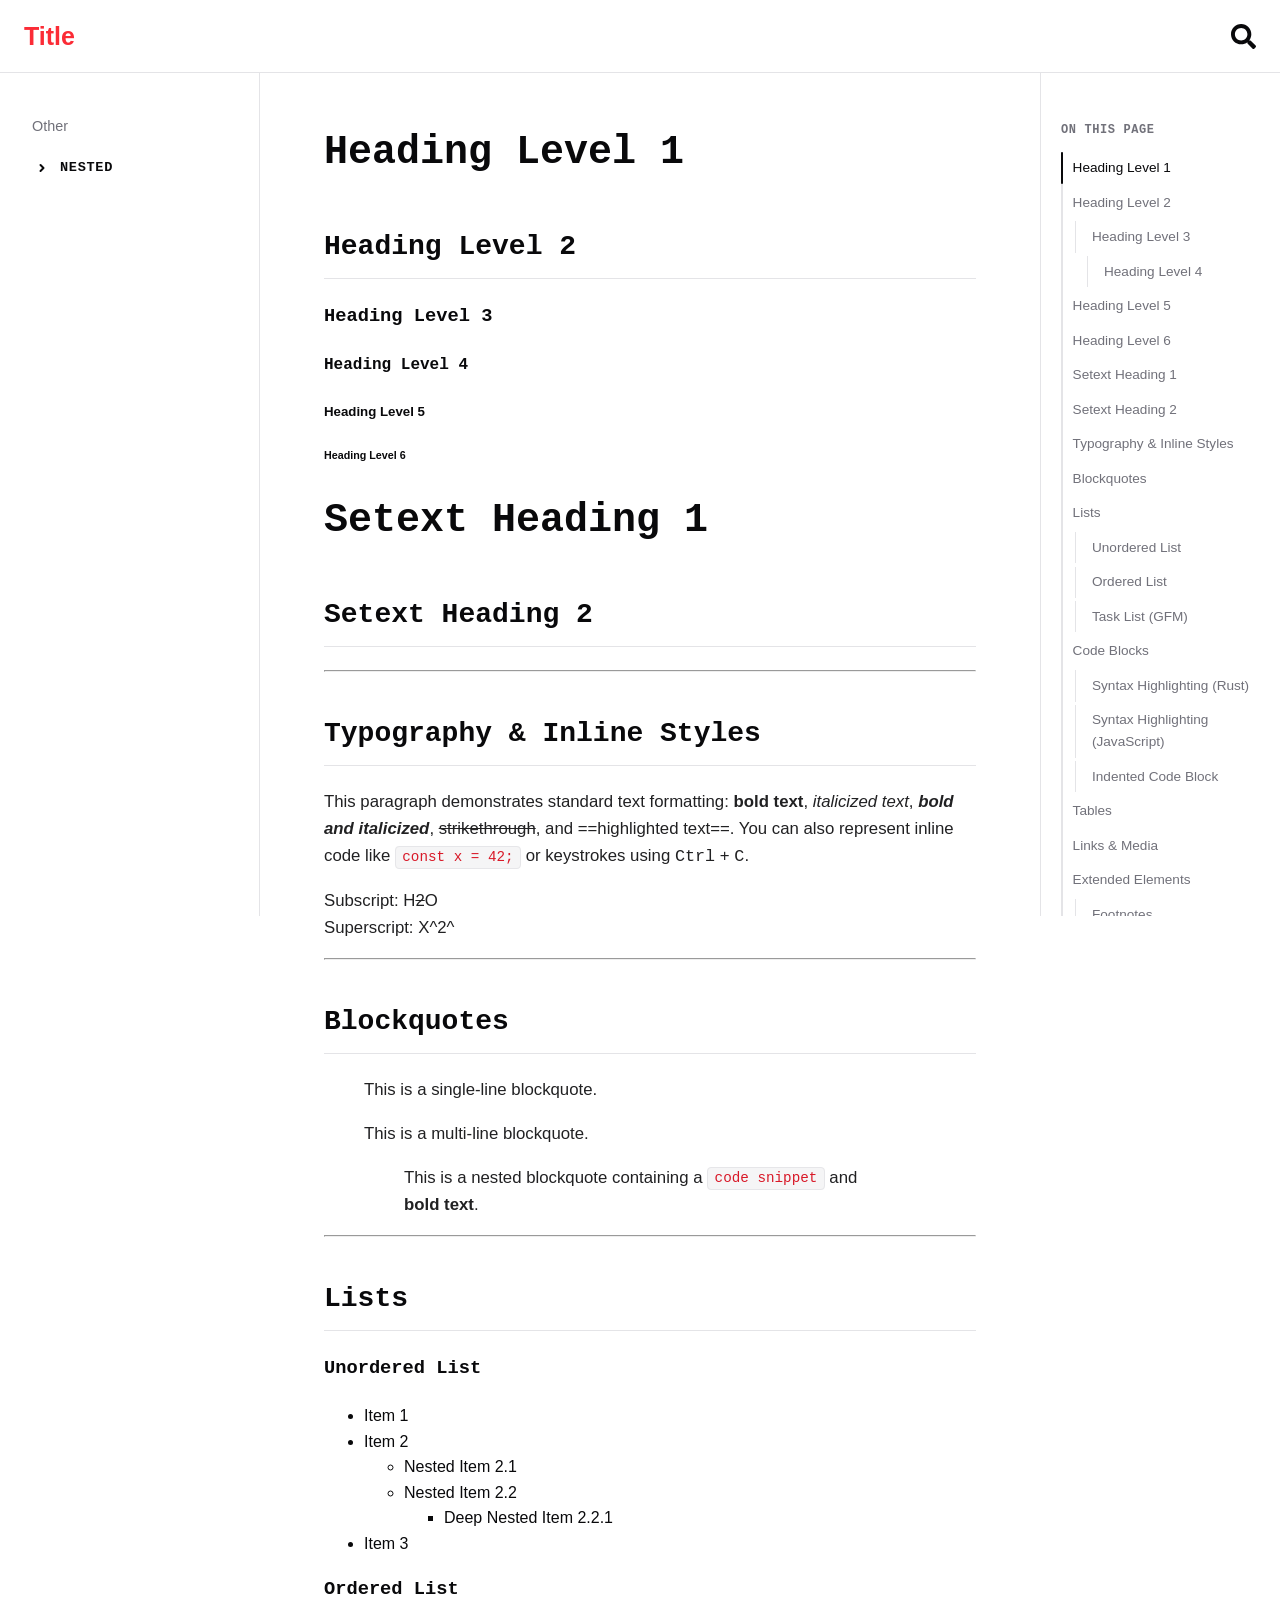
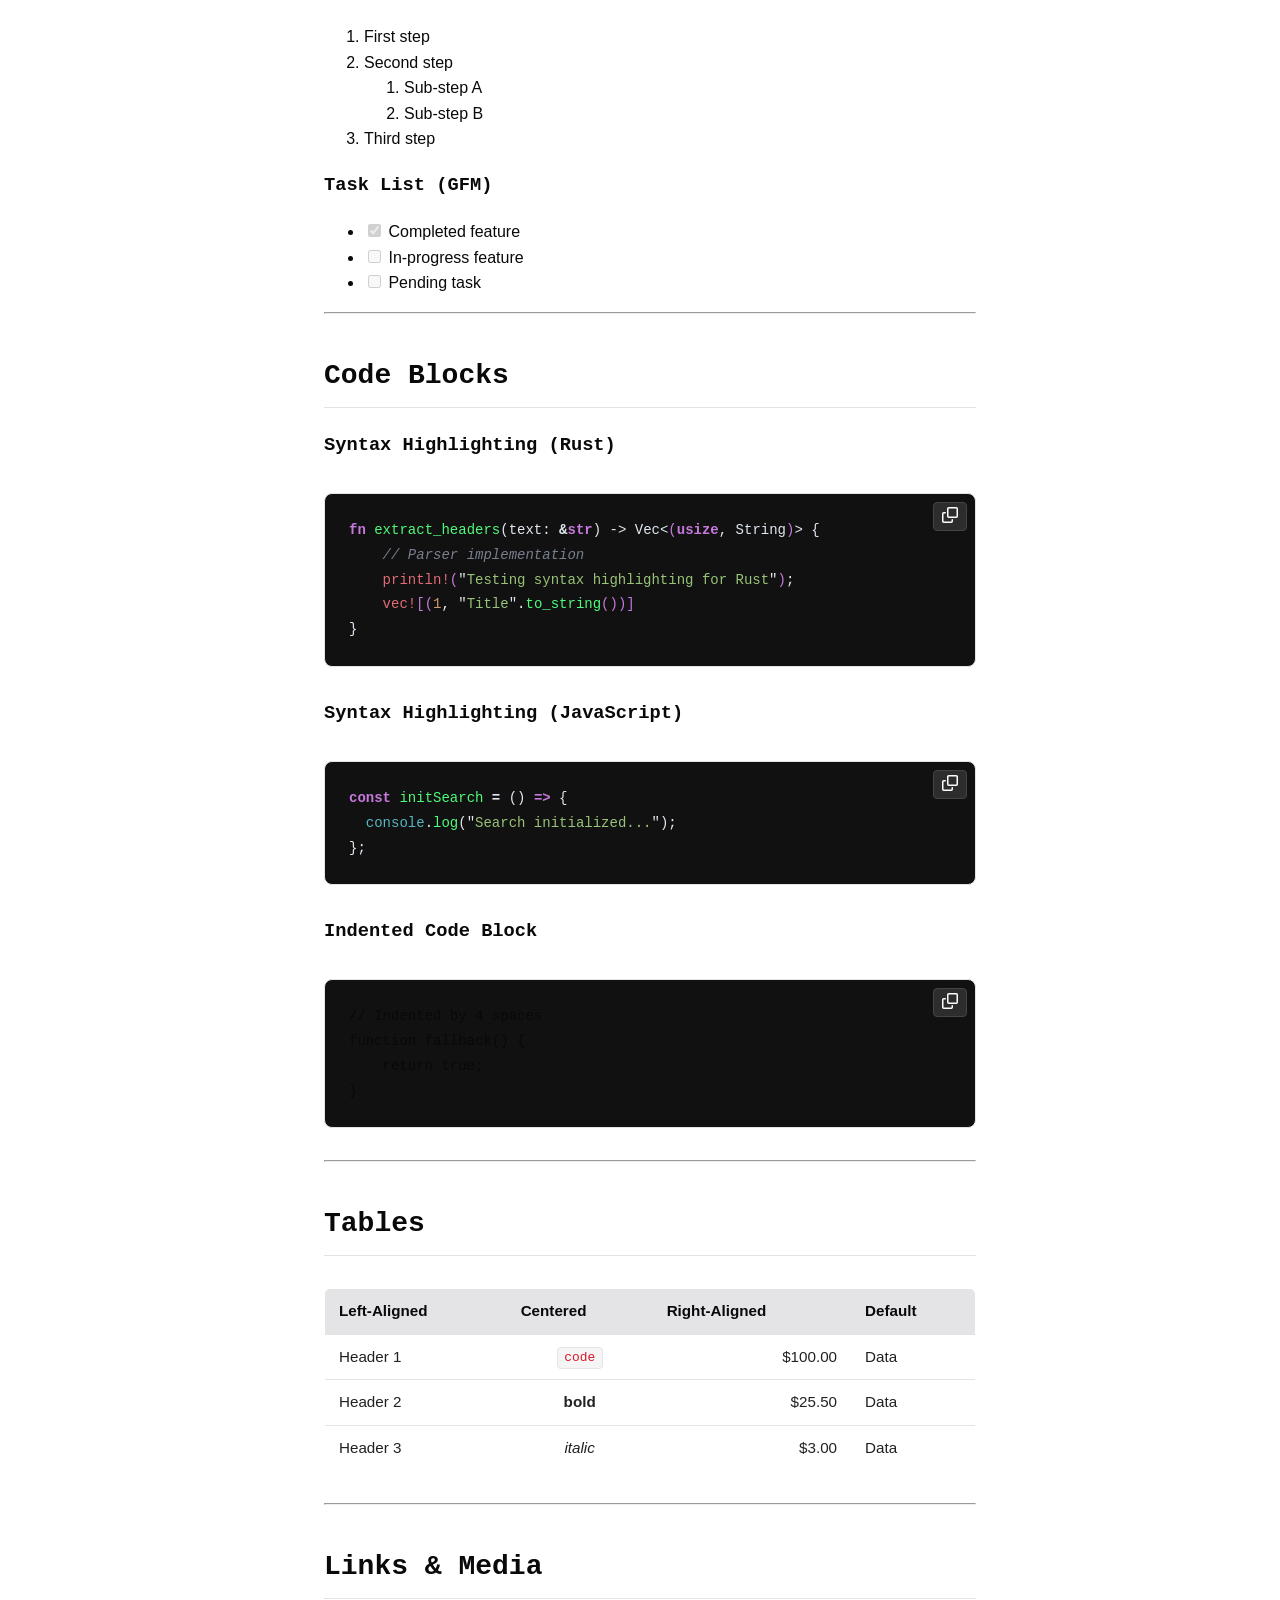
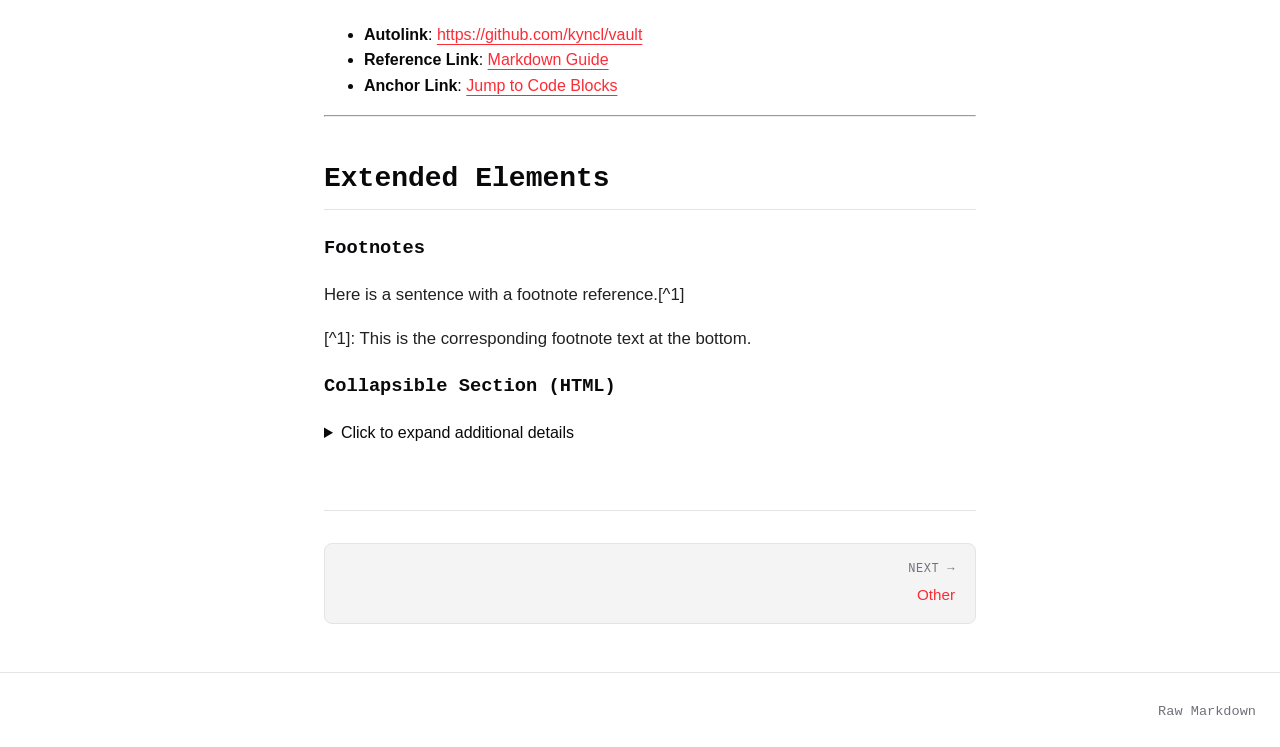
==== commit 45f2c6f6: "feat: enhance animations, responsive layouts, and interactive features     - Add transition effects " ====
--- a/docs/html/index.html
+++ b/docs/html/index.html
@@ -1,5 +1,5 @@
-<!doctype html><html data-background-theme=standard data-radius-theme=standard data-theme=crimson lang=en><meta charset=UTF-8><meta content="width=device-width,initial-scale=1.0" name=viewport><title>Homepage</title><meta content="Part of documentation about index" name=description><link href=./icon.svg rel=icon type=image/x-icon><script>window.VAULT_SEARCH_INDEX=[{title:`index`,url:`index.html`,category:null,headers:[`Heading Level 1`,`Heading Level 2`,`Heading Level 3`,`Heading Level 4`,`Heading Level 5`,`Heading Level 6`,`Typography & Inline Styles`,`Blockquotes`,`Lists`,`Unordered List`,`Ordered List`,`Task List (GFM)`,`Code Blocks`,`Syntax Highlighting (Rust)`,`Syntax Highlighting (JavaScript)`,`Indented Code Block`,`Tables`,`Links & Media`,`Extended Elements`,`Footnotes`,`Collapsible Section (HTML)`]},{title:`other`,url:`other.html`,category:null,headers:[`Other file`]},{title:`index`,url:`nested/index.html`,category:`Nested`,headers:[`This is nested index.md`]},{title:`extra nested`,url:`nested/extra-nested.html`,category:`Nested`,headers:[`This is extra nested file`]}];</script><style>:root{--background:#fff;--foreground:#09090b;--muted:#71717a;--border:#e4e4e7;--card-bg:#f4f4f5;--accent:#e4e4e7;--hover-bg:#0000000a;--shadow-dropdown:0 10px 25px #00000014;--shadow-sidebar:4px 0 25px #00000014;--font-sans:-apple-system, BlinkMacSystemFont, "Segoe UI", Roboto, Helvetica, Arial, sans-serif;--font-code:"JetBrains Mono", monospace}@media (prefers-color-scheme:dark){:root{--background:#0a0a0a;--foreground:#f4f4f5;--muted:#a1a1aa;--border:#27272a;--card-bg:#121215;--accent:#27272a;--hover-bg:#ffffff0d;--shadow-dropdown:0 10px 25px #000000b3;--shadow-sidebar:4px 0 25px #000000b3}}*{box-sizing:border-box;scroll-behavior:smooth}body{background-color:var(--background);min-height:100vh;color:var(--foreground);font-family:var(--font-sans);grid-template:"header header header""sidebar content toc"1fr"footer footer footer"/260px minmax(0,1fr) 240px;margin:0;padding:0;line-height:1.6;display:grid}h1,h2,h3,h4{font-family:var(--font-code);color:var(--foreground);scroll-margin-top:2rem;font-weight:600}h1{margin-top:0;font-size:2.5rem}h2{border-bottom:1px solid var(--border);margin-top:2.5rem;padding-bottom:.5rem;font-size:1.75rem}p{opacity:.9;font-size:1.05rem}a{color:var(--foreground);text-decoration:underline;text-decoration-color:var(--border);text-underline-offset:4px;transition:color .2s,text-decoration-color .2s}main a{color:var(--main);text-decoration:underline}a:hover{color:var(--main-alt);text-decoration-color:var(--main-alt)}pre,code{font-family:var(--font-code)}p code,li code,td code,blockquote code{background-color:var(--card-bg);border:1px solid var(--border);border-radius:var(--radius-sm);color:var(--main-alt);padding:.15rem .4rem;font-size:.85em}pre{background-color:var(--card-bg);border:1px solid var(--border);border-radius:var(--radius-lg);margin:2rem 0;padding:1.5rem;position:relative;overflow-x:auto}pre code{color:var(--foreground);background-color:#0000;border:none;padding:0;font-size:.875rem}table{border-collapse:collapse;border:1px solid var(--border);border-radius:var(--radius-md);width:100%;margin:2rem 0;font-size:.95rem;overflow:hidden}th{background-color:var(--accent);color:var(--foreground);text-align:left;border-bottom:1px solid var(--border);padding:10px 14px;font-weight:600}td{border-bottom:1px solid var(--border);color:var(--foreground);opacity:.9;padding:10px 14px}tr:last-child td{border-bottom:none}:root{--background:#fff;--card-bg:#f4f4f5;--border:#e4e4e7;--accent:#e4e4e7}@media (prefers-color-scheme:dark){:root{--background:#121212;--card-bg:#1e1e1e;--border:#2c2c2c;--accent:#2c2c2c}}[data-background-theme=standard]{--background:#fff;--card-bg:#f4f4f5;--border:#e4e4e7;--accent:#e4e4e7}@media (prefers-color-scheme:dark){[data-background-theme=standard]{--background:#121212;--card-bg:#1e1e1e;--border:#2c2c2c;--accent:#2c2c2c}}[data-background-theme=comfy]{--background:#f4f4f5;--card-bg:#fff;--border:#e4e4e7;--accent:#e4e4e7}@media (prefers-color-scheme:dark){[data-background-theme=comfy]{--background:#18181b;--card-bg:#27272a;--border:#3f3f46;--accent:#3f3f46}}[data-background-theme=deep-black]{--background:#fff;--card-bg:#fff;--border:#d4d4d8;--accent:#d4d4d8}@media (prefers-color-scheme:dark){[data-background-theme=deep-black]{--background:#000;--card-bg:#0d0d0d;--border:#222;--accent:#222}}[data-background-theme=zen]{--background:#faf9f6;--card-bg:#fff;--border:#e8e6e1;--accent:#e8e6e1}@media (prefers-color-scheme:dark){[data-background-theme=zen]{--background:#242424;--card-bg:#303030;--border:#444;--accent:#444}}[data-background-theme=stone]{--background:#fafaf9;--card-bg:#fff;--border:#e7e5e4;--accent:#e7e5e4}@media (prefers-color-scheme:dark){[data-background-theme=stone]{--background:#1c1917;--card-bg:#292524;--border:#44403c;--accent:#44403c}}[data-background-theme=mauve]{--background:#fbf9fa;--card-bg:#fff;--border:#f0e6ee;--accent:#f0e6ee}@media (prefers-color-scheme:dark){[data-background-theme=mauve]{--background:#1d161e;--card-bg:#291f2b;--border:#3d2c40;--accent:#3d2c40}}[data-background-theme=olive]{--background:#fafaf8;--card-bg:#fff;--border:#eaeae2;--accent:#eaeae2}@media (prefers-color-scheme:dark){[data-background-theme=olive]{--background:#1d1d16;--card-bg:#2a2a20;--border:#3f3f31;--accent:#3f3f31}}[data-background-theme=mist]{--background:#f8fafc;--card-bg:#fff;--border:#e2e8f0;--accent:#e2e8f0}@media (prefers-color-scheme:dark){[data-background-theme=mist]{--background:#161b1d;--card-bg:#1e2427;--border:#2b3539;--accent:#2b3539}}[data-background-theme=taupe]{--background:#faf9f8;--card-bg:#fff;--border:#ede7e3;--accent:#ede7e3}@media (prefers-color-scheme:dark){[data-background-theme=taupe]{--background:#1d1816;--card-bg:#2a2220;--border:#3f3531;--accent:#3f3531}}.back-link{border-bottom:1px solid var(--border);background-color:var(--background);z-index:100;grid-area:header;align-items:center;gap:1rem;padding:1rem 1.5rem;display:flex;position:sticky;top:0}.nav-bar{justify-content:space-between;display:flex}.home-btn{color:var(--main);font-size:25px;font-weight:700;text-decoration:none;transition:color .25s,transform .45s}.home-btn:hover{color:var(--main-alt)}.menu-toggle{cursor:pointer;background:0 0;border:none;flex-direction:column;justify-content:space-around;width:30px;height:25px;padding:0;display:none}.menu-toggle .icon-line{background-color:var(--foreground);border-radius:var(--radius-xs);width:100%;height:3px;transition:all .3s ease-in-out}.menu-toggle.open .icon-line:first-child{background-color:var(--main-alt);transform:translateY(8.5px)rotate(45deg)}.menu-toggle.open .icon-line:nth-child(2){opacity:0}.menu-toggle.open .icon-line:nth-child(3){background-color:var(--main-alt);transform:translateY(-8.5px)rotate(-45deg)}.search-btn{color:var(--foreground);cursor:pointer;background-color:#0000;border:none;justify-content:center;align-items:center;padding:0;font-size:25px;transition:color .3s;display:flex}.search-btn:hover{color:var(--main-alt)}.search-box{z-index:50;flex-direction:column;gap:.75rem;width:100%;max-width:600px;padding:0 1.5rem;display:none;position:absolute;top:15vh;left:50%;transform:translate(-50%)}.search-box.active{display:flex}.search-box input{background-color:var(--card-bg);width:100%;color:var(--foreground);border:1px solid var(--border);border-radius:var(--radius-lg);font-size:1.25rem;font-family:var(--font-code);outline:none;padding:.85rem 1.25rem;transition:border-color .2s,box-shadow .2s}.search-box input:focus{border-color:var(--main);box-shadow:0 0 0 2px rgba(var(--main), .15)}.search-suggestions{background-color:var(--card-bg);border:1px solid var(--border);border-radius:var(--radius-lg);box-shadow:var(--shadow-dropdown);flex-direction:column;gap:.25rem;padding:.5rem;display:flex}.search-suggestions button{color:var(--muted);text-align:left;border-radius:var(--radius-sm);cursor:pointer;font-family:var(--font-code);background:0 0;border:none;padding:.6rem .75rem;font-size:.9rem;transition:color .2s,background-color .2s}.search-suggestions button:hover{background-color:var(--hover-bg);color:var(--foreground)}.search-suggestions button.suggestion-item{text-transform:capitalize;justify-content:space-between;align-items:center;width:100%;display:flex}.search-suggestions button.suggestion-item.selected{background-color:var(--active-bg);color:var(--main-alt)}body.sidebar-locked .search-btn,body.sidebar-locked .search-box{pointer-events:none;opacity:.4;user-select:none}.sidebar{border-right:1px solid var(--border);background-color:var(--background);grid-area:sidebar;height:calc(100vh - 57px);padding:2rem 1.25rem;font-size:.9rem;position:sticky;top:57px;overflow-y:auto}.sidebar-section{margin-bottom:2rem}.sidebar-title{font-family:var(--font-code);text-transform:uppercase;letter-spacing:.05em;color:var(--foreground);justify-content:space-between;align-items:center;gap:.5rem;margin-bottom:.5rem;padding:.25rem .75rem;font-size:.85rem;font-weight:700;display:flex;& button{color:var(--foreground);cursor:pointer;border-radius:var(--radius-sm,4px);background-color:#0000;border:none;flex-shrink:0;justify-content:center;align-items:center;padding:.25rem;transition:color .2s,background-color .2s;display:inline-flex;&:hover{color:var(--main);background-color:var(--hover-bg)}}}a.sidebar-title-link,.sidebar-title-text{color:var(--foreground);flex-grow:1;align-items:center;gap:.4rem;padding:.25rem 0;text-decoration:none;transition:color .2s;display:flex}a.sidebar-title-link:after{opacity:.4;font-size:1rem;transition:transform .2s,opacity .2s,color .2s}a.sidebar-title-link:hover,a.sidebar-title-link:hover~button{color:var(--main)}a.sidebar-title-link.active,a.sidebar-title-link.active~button{color:var(--main-alt);cursor:default}a.sidebar-title-link:not(.active):hover:before{opacity:1;color:var(--main);transform:translate(2px)}.sidebar-list{text-transform:capitalize;margin:0;padding:0;list-style:none}.sidebar-section .sidebar-list{margin-left:1.5rem;& a:not(.active){border-left:1px solid var(--border);border-radius:0}}.sidebar-item{margin:.25rem 0}.sidebar-link{border-radius:var(--radius-sm);color:var(--muted);padding:.4rem .75rem;text-decoration:none;transition:color .2s,background-color .2s;display:block}.sidebar-link:hover{color:var(--foreground);background-color:var(--hover-bg)}.sidebar-link.active{cursor:default;color:var(--foreground);background-color:var(--active-bg);border-left:2px solid var(--main);padding-left:calc(.75rem - 2px);font-weight:500}.doc-content{grid-area:content;width:100%;max-width:900px;margin:0 auto;padding:3rem 4rem}.toc-sidebar{border-left:1px solid var(--border);grid-area:toc;height:calc(100vh - 57px);padding:3rem 1.25rem;font-size:.85rem;position:sticky;top:57px;overflow-y:auto}.toc-sidebar div:first-child{font-family:var(--font-code);text-transform:uppercase;letter-spacing:.05em;color:var(--muted);margin-bottom:.75rem;font-size:.75rem;font-weight:600}.toc-list{flex-direction:column;gap:.2rem;margin:0;padding:0;list-style:none;display:flex}.toc-link{color:var(--muted);border-radius:var(--radius-sm);padding:.3rem .6rem;font-size:.85rem;text-decoration:none;transition:color .2s,background-color .2s;display:block}.toc-link:hover{color:var(--foreground);background-color:var(--hover-bg)}.toc-item-h3{border-left:1px solid var(--border);margin-left:.75rem;padding-left:.4rem}.toc-item-h4{border-left:1px solid var(--border);margin-left:1.5rem;padding-left:.4rem}.pagination-nav{border-top:1px solid var(--border);justify-content:space-between;gap:1rem;margin-top:4rem;padding-top:2rem;display:flex}.pagination-btn{background-color:var(--card-bg);border:1px solid var(--border);border-radius:var(--radius-lg);color:var(--foreground);flex-direction:column;flex:1;gap:.25rem;max-width:48%;padding:1rem 1.25rem;text-decoration:none;transition:border-color .2s,transform .2s;display:flex}.pagination-btn:only-child{max-width:100%}.pagination-btn:hover{border-color:var(--main);color:var(--foreground)}.pagination-btn.next{text-align:right;align-items:flex-end}.pagination-label{font-family:var(--font-code);text-transform:uppercase;letter-spacing:.05em;color:var(--muted);font-size:.75rem}.pagination-title{color:var(--main);text-transform:capitalize;font-size:.95rem;font-weight:500}.raw-md{z-index:50;text-align:right;border-top:1px solid var(--border);grid-area:footer;padding:1.5rem}.raw-md a{font-family:var(--font-code);color:var(--muted);font-size:.85rem;text-decoration:none;transition:color .2s}.raw-md a:hover{color:var(--foreground)}@media (width<=1200px){body{grid-template-columns:260px minmax(0,1fr);grid-template-areas:"header header""sidebar content""footer footer"}.toc-sidebar{display:none}.doc-content{padding:3rem 2rem}}@media (width<=768px){body{grid-template-columns:1fr;grid-template-areas:"header""content""footer"}.menu-toggle{display:flex}.sidebar-backdrop{backdrop-filter:blur(2px);z-index:150;opacity:0;visibility:hidden;background-color:#0009;width:100vw;height:calc(100vh - 57px);transition:opacity .3s,visibility .3s;position:fixed;top:57px;left:0}body.sidebar-open .sidebar-backdrop{opacity:1;visibility:visible}.sidebar{z-index:200;background-color:var(--background);width:260px;height:calc(100vh - 57px);box-shadow:var(--shadow-sidebar);transition:transform .3s cubic-bezier(.16,1,.3,1);display:block;position:fixed;top:57px;left:0;transform:translate(-100%)}body.sidebar-open .sidebar{transform:translate(0)}.doc-content{padding:1.5rem}}.sidebar-section.collapsed .sidebar-list{display:none}.sidebar-section.collapsed .sidebar-toggle svg{transform:rotate(-90deg)}.sidebar-toggle svg{transition:transform .2s}:root,[data-radius-theme=standard]{--radius-lg:8px;--radius-md:6px;--radius-sm:4px;--radius-xs:2px}[data-radius-theme=brutalist]{--radius-lg:0px;--radius-md:0px;--radius-sm:0px;--radius-xs:0px}[data-radius-theme=rounded]{--radius-lg:16px;--radius-md:12px;--radius-sm:8px;--radius-xs:4px}:root,[data-theme=crimson]{--main:oklch(63.7% .237 25.331);--main-alt:oklch(53.7% .237 25.331);--active-bg:oklch(63.7% .237 25.331/.1)}@media (prefers-color-scheme:dark){:root,[data-theme=crimson]{--main:oklch(69.7% .237 25.331);--main-alt:oklch(79.7% .237 25.331);--active-bg:oklch(69.7% .237 25.331/.18)}}[data-theme=orange-red]{--main:oklch(64.6% .222 41.116);--main-alt:oklch(54.6% .222 41.116);--active-bg:oklch(64.6% .222 41.116/.1)}@media (prefers-color-scheme:dark){[data-theme=orange-red]{--main:oklch(70.6% .222 41.116);--main-alt:oklch(80.6% .222 41.116);--active-bg:oklch(70.6% .222 41.116/.18)}}[data-theme=orange]{--main:oklch(66.6% .179 58.318);--main-alt:oklch(56.6% .179 58.318);--active-bg:oklch(66.6% .179 58.318/.1)}@media (prefers-color-scheme:dark){[data-theme=orange]{--main:oklch(72.6% .179 58.318);--main-alt:oklch(82.6% .179 58.318);--active-bg:oklch(72.6% .179 58.318/.18)}}[data-theme=yellow]{--main:oklch(68.1% .162 75.834);--main-alt:oklch(58.1% .162 75.834);--active-bg:oklch(68.1% .162 75.834/.1)}@media (prefers-color-scheme:dark){[data-theme=yellow]{--main:oklch(74.1% .162 75.834);--main-alt:oklch(84.1% .162 75.834);--active-bg:oklch(74.1% .162 75.834/.18)}}[data-theme=green]{--main:oklch(64.8% .2 131.684);--main-alt:oklch(54.8% .2 131.684);--active-bg:oklch(64.8% .2 131.684/.1)}@media (prefers-color-scheme:dark){[data-theme=green]{--main:oklch(70.8% .2 131.684);--main-alt:oklch(80.8% .2 131.684);--active-bg:oklch(70.8% .2 131.684/.18)}}[data-theme=emerald]{--main:oklch(62.7% .194 149.214);--main-alt:oklch(52.7% .194 149.214);--active-bg:oklch(62.7% .194 149.214/.1)}@media (prefers-color-scheme:dark){[data-theme=emerald]{--main:oklch(68.7% .194 149.214);--main-alt:oklch(78.7% .194 149.214);--active-bg:oklch(68.7% .194 149.214/.18)}}[data-theme=teal]{--main:oklch(59.6% .145 163.225);--main-alt:oklch(49.6% .145 163.225);--active-bg:oklch(59.6% .145 163.225/.1)}@media (prefers-color-scheme:dark){[data-theme=teal]{--main:oklch(65.6% .145 163.225);--main-alt:oklch(75.6% .145 163.225);--active-bg:oklch(65.6% .145 163.225/.18)}}[data-theme=cyan]{--main:oklch(60% .118 184.704);--main-alt:oklch(50% .118 184.704);--active-bg:oklch(60% .118 184.704/.1)}@media (prefers-color-scheme:dark){[data-theme=cyan]{--main:oklch(66% .118 184.704);--main-alt:oklch(76% .118 184.704);--active-bg:oklch(66% .118 184.704/.18)}}[data-theme=blue]{--main:oklch(60.9% .126 221.723);--main-alt:oklch(50.9% .126 221.723);--active-bg:oklch(60.9% .126 221.723/.1)}@media (prefers-color-scheme:dark){[data-theme=blue]{--main:oklch(66.9% .126 221.723);--main-alt:oklch(76.9% .126 221.723);--active-bg:oklch(66.9% .126 221.723/.18)}}[data-theme=indigo]{--main:oklch(58.87% .2323 282.69);--main-alt:oklch(48.87% .2323 282.69);--active-bg:oklch(58.87% .2323 282.69/.1)}@media (prefers-color-scheme:dark){[data-theme=indigo]{--main:oklch(64.87% .2323 282.69);--main-alt:oklch(74.87% .2323 282.69);--active-bg:oklch(64.87% .2323 282.69/.18)}}[data-theme=purple]{--main:oklch(43.83% .2179 303.91);--main-alt:oklch(33.83% .2179 303.91);--active-bg:oklch(43.83% .2179 303.91/.1)}@media (prefers-color-scheme:dark){[data-theme=purple]{--main:oklch(49.83% .2179 303.91);--main-alt:oklch(59.83% .2179 303.91);--active-bg:oklch(49.83% .2179 303.91/.18)}}[data-theme=rose]{--main:oklch(58.6% .253 17.585);--main-alt:oklch(48.6% .253 17.585);--active-bg:oklch(58.6% .253 17.585/.1)}@media (prefers-color-scheme:dark){[data-theme=rose]{--main:oklch(64.6% .253 17.585);--main-alt:oklch(74.6% .253 17.585);--active-bg:oklch(64.6% .253 17.585/.18)}}[data-theme=silver]{--main:oklch(98.5% .002 247.839);--main-alt:oklch(88.5% .002 247.839);--active-bg:oklch(98.5% .002 247.839/.1)}@media (prefers-color-scheme:dark){[data-theme=silver]{--main:oklch(85% .002 247.839);--main-alt:oklch(95% .002 247.839);--active-bg:oklch(85% .002 247.839/.18)}}[data-theme=fuchsia]{--main:oklch(59.1% .293 322.896);--main-alt:oklch(49.1% .293 322.896);--active-bg:oklch(59.1% .293 322.896/.1)}@media (prefers-color-scheme:dark){[data-theme=fuchsia]{--main:oklch(65.1% .293 322.896);--main-alt:oklch(75.1% .293 322.896);--active-bg:oklch(65.1% .293 322.896/.18)}}[data-theme=pink]{--main:oklch(59.2% .249 .584);--main-alt:oklch(49.2% .249 .584);--active-bg:oklch(59.2% .249 .584/.1)}@media (prefers-color-scheme:dark){[data-theme=pink]{--main:oklch(65.2% .249 .584);--main-alt:oklch(75.2% .249 .584);--active-bg:oklch(65.2% .249 .584/.18)}}[data-theme=amber]{--main:oklch(62.5% .19 60.5);--main-alt:oklch(52.5% .19 60.5);--active-bg:oklch(62.5% .19 60.5/.1)}@media (prefers-color-scheme:dark){[data-theme=amber]{--main:oklch(69.5% .19 60.5);--main-alt:oklch(79.5% .19 60.5);--active-bg:oklch(69.5% .19 60.5/.18)}}[data-theme=lime]{--main:oklch(72% .21 128.5);--main-alt:oklch(62% .21 128.5);--active-bg:oklch(72% .21 128.5/.1)}@media (prefers-color-scheme:dark){[data-theme=lime]{--main:oklch(78% .21 128.5);--main-alt:oklch(86% .21 128.5);--active-bg:oklch(78% .21 128.5/.18)}}[data-theme=red]{--main:oklch(58% .25 24.5);--main-alt:oklch(48% .25 24.5);--active-bg:oklch(58% .25 24.5/.1)}@media (prefers-color-scheme:dark){[data-theme=red]{--main:oklch(64% .25 24.5);--main-alt:oklch(74% .25 24.5);--active-bg:oklch(64% .25 24.5/.18)}}[data-theme=sky]{--main:oklch(60% .15 235);--main-alt:oklch(50% .15 235);--active-bg:oklch(60% .15 235/.1)}@media (prefers-color-scheme:dark){[data-theme=sky]{--main:oklch(67% .15 235);--main-alt:oklch(77% .15 235);--active-bg:oklch(67% .15 235/.18)}}[data-theme=violet]{--main:oklch(52% .25 295);--main-alt:oklch(42% .25 295);--active-bg:oklch(52% .25 295/.1)}@media (prefers-color-scheme:dark){[data-theme=violet]{--main:oklch(59% .25 295);--main-alt:oklch(69% .25 295);--active-bg:oklch(59% .25 295/.18)}}</style><link onload="this.media='all'" href=css/lazy__syntax-highlighting.css media=print rel=stylesheet><script>// 1. Code Block Copy Buttons
-function initCodeBlocks(){document.querySelectorAll(`pre`).forEach(block=>{getComputedStyle(block).position===`static`&&(block.style.position=`relative`);let copyButton=document.createElement(`button`);copyButton.type=`button`;let copyIcon=`<svg fill="currentColor" aria-hidden="true" height="16" viewBox="0 0 16 16" version="1.1" width="16" data-view-component="true"><path d="M0 6.75C0 5.784.784 5 1.75 5h1.5a.75.75 0 0 1 0 1.5h-1.5a.25.25 0 0 0-.25.25v7.5c0 .138.112.25.25.25h7.5a.25.25 0 0 0 .25-.25v-1.5a.75.75 0 0 1 1.5 0v1.5A1.75 1.75 0 0 1 9.25 16h-7.5A1.75 1.75 0 0 1 0 14.25Z"></path><path d="M5 1.75C5 .784 5.784 0 6.75 0h7.5C15.216 0 16 .784 16 1.75v7.5A1.75 1.75 0 0 1 14.25 11h-7.5A1.75 1.75 0 0 1 5 9.25Zm1.75-.25a.25.25 0 0 0-.25.25v7.5c0 .138.112.25.25.25h7.5a.25.25 0 0 0 .25-.25v-7.5a.25.25 0 0 0-.25-.25Z"></path></svg>`,confirmIcon=`<svg fill="currentColor" aria-hidden="true" height="16" viewBox="0 0 16 16" version="1.1" width="16" data-view-component="true"><path d = "M13.78 4.22a.75.75 0 0 1 0 1.06l-7.25 7.25a.75.75 0 0 1-1.06 0L2.22 9.28a.751.751 0 0 1 .018-1.042.751.751 0 0 1 1.042-.018L6 10.94l6.72-6.72a.75.75 0 0 1 1.06 0Z" ></path></svg>`;copyButton.innerHTML=copyIcon,Object.assign(copyButton.style,{position:`absolute`,top:`8px`,right:`8px`,padding:`4px 8px`,fontSize:`12px`,fontFamily:`sans-serif`,background:`#2d2d2d`,color:`#ffffff`,border:`1px solid #444`,borderRadius:`var(--radius-sm)`,cursor:`pointer`,zIndex:`10`,transition:`background 0.2s ease`}),copyButton.addEventListener(`mouseenter`,()=>copyButton.style.background=`#444`),copyButton.addEventListener(`mouseleave`,()=>copyButton.style.background=`#2d2d2d`),copyButton.addEventListener(`click`,async()=>{let codeElement=block.querySelector(`code`),textToCopy=codeElement?codeElement.innerText:block.innerText;try{await navigator.clipboard.writeText(textToCopy),copyButton.innerHTML=`<svg fill="currentColor" aria-hidden="true" height="16" viewBox="0 0 16 16" version="1.1" width="16" data-view-component="true"><path d = "M13.78 4.22a.75.75 0 0 1 0 1.06l-7.25 7.25a.75.75 0 0 1-1.06 0L2.22 9.28a.751.751 0 0 1 .018-1.042.751.751 0 0 1 1.042-.018L6 10.94l6.72-6.72a.75.75 0 0 1 1.06 0Z" ></path></svg>`}catch(err){console.error(`Failed to copy text: `,err),copyButton.innerText=`Error`}finally{setTimeout(()=>copyButton.innerHTML=copyIcon,2e3)}}),block.appendChild(copyButton)})}
+<!doctype html><html data-background-theme=standard data-radius-theme=standard data-theme=crimson lang=en><meta charset=UTF-8><meta content="width=device-width,initial-scale=1.0" name=viewport><title>Homepage</title><meta content="Part of documentation about index" name=description><link href=./icon.svg rel=icon type=image/x-icon><script>window.VAULT_SEARCH_INDEX=[{title:`index`,url:`index.html`,category:null,headers:[`Heading Level 1`,`Heading Level 2`,`Heading Level 3`,`Heading Level 4`,`Heading Level 5`,`Heading Level 6`,`Typography & Inline Styles`,`Blockquotes`,`Lists`,`Unordered List`,`Ordered List`,`Task List (GFM)`,`Code Blocks`,`Syntax Highlighting (Rust)`,`Syntax Highlighting (JavaScript)`,`Indented Code Block`,`Tables`,`Links & Media`,`Extended Elements`,`Footnotes`,`Collapsible Section (HTML)`]},{title:`other`,url:`other.html`,category:null,headers:[`Other file`]},{title:`index`,url:`nested/index.html`,category:`Nested`,headers:[`This is nested index.md`]},{title:`extra nested`,url:`nested/extra-nested.html`,category:`Nested`,headers:[`This is extra nested file`]}];</script><style>:root{--background:#fff;--foreground:#09090b;--muted:#71717a;--border:#e4e4e7;--card-bg:#f4f4f5;--accent:#e4e4e7;--hover-bg:#0000000a;--shadow-dropdown:0 10px 25px #00000014;--shadow-sidebar:4px 0 25px #00000014;--font-sans:-apple-system, BlinkMacSystemFont, "Segoe UI", Roboto, Helvetica, Arial, sans-serif;--font-code:"JetBrains Mono", monospace}@media (prefers-color-scheme:dark){:root{--background:#0a0a0a;--foreground:#f4f4f5;--muted:#a1a1aa;--border:#27272a;--card-bg:#121215;--accent:#27272a;--hover-bg:#ffffff0d;--shadow-dropdown:0 10px 25px #000000b3;--shadow-sidebar:4px 0 25px #000000b3}}*{box-sizing:border-box;scroll-behavior:smooth}body{background-color:var(--background);min-height:100vh;color:var(--foreground);font-family:var(--font-sans);grid-template:"header header header""sidebar content toc"1fr"footer footer footer"/260px minmax(0,1fr) 240px;margin:0;padding:0;line-height:1.6;display:grid}h1,h2,h3,h4{font-family:var(--font-code);color:var(--foreground);scroll-margin-top:2rem;font-weight:600}h1{margin-top:0;font-size:2.5rem}h2{border-bottom:1px solid var(--border);margin-top:2.5rem;padding-bottom:.5rem;font-size:1.75rem}p{opacity:.9;font-size:1.05rem}a{color:var(--foreground);text-decoration:underline;text-decoration-color:var(--border);text-underline-offset:4px;transition:color .2s,text-decoration-color .2s}main a{color:var(--main);text-decoration:underline;transition:all .5s}a:hover{color:var(--main-alt);text-decoration-color:var(--main-alt);transition:all .25s}pre,code{font-family:var(--font-code)}p code,li code,td code,blockquote code{white-space:nowrap;background-color:var(--card-bg);border:1px solid var(--border);border-radius:var(--radius-sm);color:var(--main-alt);padding:.15rem .4rem;font-size:.85em;transition:all .5s}pre{background-color:var(--card-bg);border:1px solid var(--border);border-radius:var(--radius-lg);margin:2rem 0;padding:1.5rem;position:relative;overflow-x:auto}pre code{color:var(--foreground);background-color:#0000;border:none;padding:0;font-size:.875rem}table{border-collapse:collapse;border:1px solid var(--border);border-radius:var(--radius-md);width:100%;margin:2rem 0;font-size:.95rem;overflow:hidden}th{background-color:var(--accent);color:var(--foreground);text-align:left;border-bottom:1px solid var(--border);padding:10px 14px;font-weight:600}td{border-bottom:1px solid var(--border);color:var(--foreground);opacity:.9;padding:10px 14px}tr:last-child td{border-bottom:none}:root{--background:#fff;--card-bg:#f4f4f5;--border:#e4e4e7;--accent:#e4e4e7}@media (prefers-color-scheme:dark){:root{--background:#121212;--card-bg:#1e1e1e;--border:#2c2c2c;--accent:#2c2c2c}}[data-background-theme=standard]{--background:#fff;--card-bg:#f4f4f5;--border:#e4e4e7;--accent:#e4e4e7}@media (prefers-color-scheme:dark){[data-background-theme=standard]{--background:#121212;--card-bg:#1e1e1e;--border:#2c2c2c;--accent:#2c2c2c}}[data-background-theme=comfy]{--background:#f4f4f5;--card-bg:#fff;--border:#e4e4e7;--accent:#e4e4e7}@media (prefers-color-scheme:dark){[data-background-theme=comfy]{--background:#18181b;--card-bg:#27272a;--border:#3f3f46;--accent:#3f3f46}}[data-background-theme=deep-black]{--background:#fff;--card-bg:#fff;--border:#d4d4d8;--accent:#d4d4d8}@media (prefers-color-scheme:dark){[data-background-theme=deep-black]{--background:#000;--card-bg:#0d0d0d;--border:#222;--accent:#222}}[data-background-theme=zen]{--background:#faf9f6;--card-bg:#fff;--border:#e8e6e1;--accent:#e8e6e1}@media (prefers-color-scheme:dark){[data-background-theme=zen]{--background:#242424;--card-bg:#303030;--border:#444;--accent:#444}}[data-background-theme=stone]{--background:#fafaf9;--card-bg:#fff;--border:#e7e5e4;--accent:#e7e5e4}@media (prefers-color-scheme:dark){[data-background-theme=stone]{--background:#1c1917;--card-bg:#292524;--border:#44403c;--accent:#44403c}}[data-background-theme=mauve]{--background:#fbf9fa;--card-bg:#fff;--border:#f0e6ee;--accent:#f0e6ee}@media (prefers-color-scheme:dark){[data-background-theme=mauve]{--background:#1d161e;--card-bg:#291f2b;--border:#3d2c40;--accent:#3d2c40}}[data-background-theme=olive]{--background:#fafaf8;--card-bg:#fff;--border:#eaeae2;--accent:#eaeae2}@media (prefers-color-scheme:dark){[data-background-theme=olive]{--background:#1d1d16;--card-bg:#2a2a20;--border:#3f3f31;--accent:#3f3f31}}[data-background-theme=mist]{--background:#f8fafc;--card-bg:#fff;--border:#e2e8f0;--accent:#e2e8f0}@media (prefers-color-scheme:dark){[data-background-theme=mist]{--background:#161b1d;--card-bg:#1e2427;--border:#2b3539;--accent:#2b3539}}[data-background-theme=taupe]{--background:#faf9f8;--card-bg:#fff;--border:#ede7e3;--accent:#ede7e3}@media (prefers-color-scheme:dark){[data-background-theme=taupe]{--background:#1d1816;--card-bg:#2a2220;--border:#3f3531;--accent:#3f3531}}.back-link{border-bottom:1px solid var(--border);background-color:var(--background);z-index:999;grid-area:header;align-items:center;gap:1rem;padding:1rem 1.5rem;display:flex;position:sticky;top:0;-webkit-transform:translate(0);transform:translate(0)}.nav-bar{justify-content:space-between;display:flex}.home-btn{color:var(--main);font-size:25px;font-weight:700;text-decoration:none;transition:color .25s,transform .45s}.home-btn:hover{color:var(--main-alt);transition:all .25s}.menu-toggle{cursor:pointer;background:0 0;border:none;flex-direction:column;justify-content:space-around;width:30px;height:25px;padding:0;display:none}.menu-toggle .icon-line{background-color:var(--foreground);border-radius:var(--radius-xs);width:100%;height:3px;transition:all .3s ease-in-out}.menu-toggle.open .icon-line:first-child{background-color:var(--main-alt);transition:all .5s;transform:translateY(8.5px)rotate(45deg)}.menu-toggle.open .icon-line:nth-child(2){opacity:0}.menu-toggle.open .icon-line:nth-child(3){background-color:var(--main-alt);transition:all .5s;transform:translateY(-8.5px)rotate(-45deg)}.search-btn{color:var(--foreground);cursor:pointer;background-color:#0000;border:none;justify-content:center;align-items:center;padding:0;font-size:25px;transition:color .3s;display:flex}.search-btn:hover{color:var(--main-alt);transition:all .25s}.search-box{z-index:50;flex-direction:column;gap:.75rem;width:100%;max-width:600px;padding:0 1.5rem;display:none;position:absolute;top:15vh;left:50%;transform:translate(-50%)}.search-box.active{display:flex}.search-box input{background-color:var(--card-bg);width:100%;color:var(--foreground);border:1px solid var(--border);border-radius:var(--radius-lg);font-size:1.25rem;font-family:var(--font-code);outline:none;padding:.85rem 1.25rem;transition:border-color .2s,box-shadow .2s}.search-box input:focus{border-color:var(--main);box-shadow:0 0 0 2px rgba(var(--main), .15);transition:all .25s}.search-suggestions{background-color:var(--card-bg);border:1px solid var(--border);border-radius:var(--radius-lg);box-shadow:var(--shadow-dropdown);flex-direction:column;gap:.25rem;padding:.5rem;display:flex}.search-suggestions button{color:var(--muted);text-align:left;border-radius:var(--radius-sm);cursor:pointer;font-family:var(--font-code);background:0 0;border:none;padding:.6rem .75rem;font-size:.9rem;transition:color .2s,background-color .2s}.search-suggestions button:hover{background-color:var(--hover-bg);color:var(--foreground)}.search-suggestions button.suggestion-item{text-transform:capitalize;justify-content:space-between;align-items:center;width:100%;display:flex}.search-suggestions button.suggestion-item.selected{background-color:var(--active-bg);color:var(--main-alt);transition:all .5s}body.sidebar-locked .search-btn,body.sidebar-locked .search-box{pointer-events:none;opacity:.4;user-select:none}.sidebar{overscroll-behavior:contain;border-right:1px solid var(--border);background-color:var(--background);grid-area:sidebar;height:calc(100dvh - 57px);padding:2rem 1.25rem;font-size:.9rem;position:sticky;top:57px;overflow-y:auto}.sidebar-section{margin-bottom:2rem}.sidebar-title{font-family:var(--font-code);text-transform:uppercase;letter-spacing:.05em;color:var(--foreground);justify-content:space-between;align-items:center;gap:.5rem;margin-bottom:.5rem;padding:.25rem .75rem;font-size:.85rem;font-weight:700;display:flex}.sidebar-title button{color:var(--foreground);cursor:pointer;border-radius:var(--radius-sm,4px);background-color:#0000;border:none;flex-shrink:0;justify-content:center;align-items:center;padding:.25rem;transition:color .2s,background-color .2s;display:inline-flex}.sidebar-title button:hover{color:var(--main);background-color:var(--hover-bg);transition:all .25s}a.sidebar-title-link,.sidebar-title-text{color:var(--foreground);flex-grow:1;align-items:center;gap:.4rem;padding:.25rem 0;text-decoration:none;transition:color .2s;display:flex}a.sidebar-title-link:after{opacity:.4;font-size:1rem;transition:transform .2s,opacity .2s,color .2s}a.sidebar-title-link:hover,a.sidebar-title-link:hover~button{color:var(--main);transition:all .25s}a.sidebar-title-link.active,a.sidebar-title-link.active~button{color:var(--main-alt);cursor:default;transition:all .5s}a.sidebar-title-link:not(.active):hover:before{opacity:1;color:var(--main);transition:all 2.5s;transform:translate(2px)}.sidebar-list{text-transform:capitalize;margin:0;padding:0;list-style:none}.sidebar-section .sidebar-list{margin-left:1.5rem}.sidebar-section .sidebar-list a:not(.active){border-left:1px solid var(--border);border-radius:0}.sidebar-item{margin:.25rem 0}.sidebar-link{border-radius:var(--radius-sm);color:var(--muted);padding:.4rem .75rem;text-decoration:none;transition:color .2s,background-color .2s;display:block}.sidebar-link:hover{color:var(--foreground);background-color:var(--hover-bg)}.sidebar-link.active{cursor:default;color:var(--foreground);background-color:var(--active-bg);border-left:2px solid var(--main);padding-left:calc(.75rem - 2px);font-weight:500;transition:all .5s}.sidebar-section.collapsed .sidebar-list{display:none}.sidebar-section.collapsed .sidebar-toggle svg{transform:rotate(-90deg)}.sidebar-toggle svg{transition:transform .2s}.doc-content{grid-area:content;width:100%;max-width:900px;margin:0 auto;padding:3rem 4rem}.toc-sidebar{overscroll-behavior:contain;border-left:1px solid var(--border);grid-area:toc;max-height:calc(100dvh - 57px);padding:3rem 1.25rem 5rem;font-size:.85rem;position:sticky;top:57px;overflow-y:auto}.toc-sidebar div:first-child{font-family:var(--font-code);text-transform:uppercase;letter-spacing:.05em;color:var(--muted);margin-bottom:.75rem;font-size:.75rem;font-weight:600}.toc-list{border-left:2px solid var(--border);flex-direction:column;gap:.2rem;margin:0;padding:0;list-style:none;display:flex;position:relative}.toc-list li{position:relative}.toc-link{color:var(--muted);border-radius:var(--radius-sm);padding:.3rem .6rem;font-size:.85rem;text-decoration:none;transition:color .2s,background-color .2s;display:block}.toc-link:hover{color:var(--foreground);background-color:var(--hover-bg)}.toc-item-h3{border-left:1px solid var(--border);margin-left:.75rem;padding-left:.4rem}.toc-item-h4{border-left:1px solid var(--border);margin-left:1.5rem;padding-left:.4rem}.toc-link.active{color:var(--foreground);font-weight:500}li.active:before{content:"";background-color:var(--foreground);border-radius:var(--radius-xs);width:2px;position:absolute;top:0;bottom:0}.toc-item.active:before{left:-2px}.toc-item-h3.active:before{left:calc(-.75rem - 2px)}.toc-item-h4.active:before{left:calc(-1.5rem - 2px)}.toc-mobile-toggle{z-index:25;border-radius:var(--radius-sm);cursor:pointer;color:var(--muted);background:0 0;border-color:#0000;padding:.5rem;transition:background-color .2s,color .2s;display:none;position:fixed;top:75px;right:1.25rem}.toc-mobile-toggle:hover,.toc-mobile-toggle:focus{background-color:var(--hover-bg);color:var(--foreground);transition:all .35s}.toc-mobile-toggle svg{width:20px;height:20px}.pagination-nav{border-top:1px solid var(--border);justify-content:space-between;gap:1rem;margin-top:4rem;padding-top:2rem;display:flex}.pagination-btn{background-color:var(--card-bg);border:1px solid var(--border);border-radius:var(--radius-lg);color:var(--foreground);flex-direction:column;flex:1;gap:.25rem;max-width:48%;padding:1rem 1.25rem;text-decoration:none;transition:border-color .2s,transform .2s;display:flex}.pagination-btn:only-child{max-width:100%}.pagination-btn:hover{border-color:var(--main);color:var(--foreground);transition:all .25s}.pagination-btn.next{text-align:right;align-items:flex-end}.pagination-label{font-family:var(--font-code);text-transform:uppercase;letter-spacing:.05em;color:var(--muted);font-size:.75rem}.pagination-title{color:var(--main);text-transform:capitalize;font-size:.95rem;font-weight:500;transition:all .5s}.raw-md{z-index:50;text-align:right;border-top:1px solid var(--border);background-color:var(--background);grid-area:footer;padding:1.5rem}.raw-md a{font-family:var(--font-code);color:var(--muted);font-size:.85rem;text-decoration:none;transition:color .2s}.raw-md a:hover{color:var(--foreground)}@media (width<=1200px){body{grid-template-columns:260px minmax(0,1fr);grid-template-areas:"header header""sidebar content""footer footer"}.doc-content{padding:3rem 4rem 3rem 2rem}.toc-mobile-toggle{cursor:pointer;flex-direction:column;align-items:flex-end;gap:5px;width:42px;padding:.75rem .5rem;transition:all .45s;display:flex;position:fixed;top:15em;right:.5rem;transform:translateY(-50%)}.toc-mini-line{background-color:var(--muted);border-radius:var(--radius-xs);height:2px;transition:background-color .2s,width .2s}.toc-mini-line.level-top{width:20px}.toc-mini-line.level-mid{width:12px}.toc-mini-line.level-low{width:6px}.toc-mini-line.active{background-color:var(--main);width:24px;transition:all .5s}.toc-mobile-toggle:hover .toc-mini-line:not(.active){background-color:var(--foreground)}.toc-sidebar{background-color:var(--background);border:1px solid var(--border);border-radius:var(--radius-sm);opacity:0;visibility:hidden;pointer-events:none;width:260px;height:auto;max-height:30rem;padding:1.5rem;transition:opacity .2s,transform .2s,visibility .2s;display:none;top:7em;right:4.5rem;transform:translate(20px);box-shadow:0 8px 24px #0003}.toc-sidebar.show-mobile{z-index:15;opacity:1!important;visibility:visible!important;pointer-events:auto!important;display:block!important;position:fixed!important;transform:translate(0)!important}.toc-mobile-bg{background-color:var(--background)}.doc-content{margin-top:65px;padding:1.5rem 4rem 1.5rem 1.5rem}.back-link{z-index:999;width:100%;position:fixed;top:0;left:0}}@media (width<=768px){body{grid-template-columns:1fr;grid-template-areas:"header""content""footer"}body.sidebar-open{overflow:hidden}.menu-toggle{display:flex}.sidebar-backdrop{backdrop-filter:blur(2px);z-index:900;opacity:0;visibility:hidden;background-color:#0009;width:100vw;height:100dvh;transition:opacity .3s,visibility .3s;position:fixed;top:0;left:0}body.sidebar-open .sidebar-backdrop{opacity:1;visibility:visible}.sidebar{z-index:910;background-color:var(--background);width:260px;height:100dvh;box-shadow:var(--shadow-sidebar);padding:calc(57px + 2rem) 1.25rem 2rem;transition:transform .3s cubic-bezier(.16,1,.3,1);display:block;position:fixed;top:0;left:0;transform:translate(-100%)}body.sidebar-open .sidebar{transform:translate(0)}}@media (width<=600px){body{display:block}.back-link{padding:.75rem 1rem}.doc-content{padding:1rem 4rem 1rem 1rem}h1{font-size:1.8rem}h2{font-size:1.4rem}.pagination-nav{flex-direction:column}.pagination-btn{max-width:100%;text-align:left!important;align-items:flex-start!important}}@media (width<=359px){table{display:block;overflow:auto}}:root,[data-radius-theme=standard]{--radius-lg:8px;--radius-md:6px;--radius-sm:4px;--radius-xs:2px}[data-radius-theme=brutalist]{--radius-lg:0px;--radius-md:0px;--radius-sm:0px;--radius-xs:0px}[data-radius-theme=rounded]{--radius-lg:16px;--radius-md:12px;--radius-sm:8px;--radius-xs:4px}:root,[data-theme=crimson]{--main:oklch(63.7% .237 25.331);--main-alt:oklch(53.7% .237 25.331);--active-bg:oklch(63.7% .237 25.331/.1)}@media (prefers-color-scheme:dark){:root,[data-theme=crimson]{--main:oklch(69.7% .237 25.331);--main-alt:oklch(79.7% .237 25.331);--active-bg:oklch(69.7% .237 25.331/.18)}}[data-theme=orange-red]{--main:oklch(64.6% .222 41.116);--main-alt:oklch(54.6% .222 41.116);--active-bg:oklch(64.6% .222 41.116/.1)}@media (prefers-color-scheme:dark){[data-theme=orange-red]{--main:oklch(70.6% .222 41.116);--main-alt:oklch(80.6% .222 41.116);--active-bg:oklch(70.6% .222 41.116/.18)}}[data-theme=orange]{--main:oklch(66.6% .179 58.318);--main-alt:oklch(56.6% .179 58.318);--active-bg:oklch(66.6% .179 58.318/.1)}@media (prefers-color-scheme:dark){[data-theme=orange]{--main:oklch(72.6% .179 58.318);--main-alt:oklch(82.6% .179 58.318);--active-bg:oklch(72.6% .179 58.318/.18)}}[data-theme=yellow]{--main:oklch(68.1% .162 75.834);--main-alt:oklch(58.1% .162 75.834);--active-bg:oklch(68.1% .162 75.834/.1)}@media (prefers-color-scheme:dark){[data-theme=yellow]{--main:oklch(74.1% .162 75.834);--main-alt:oklch(84.1% .162 75.834);--active-bg:oklch(74.1% .162 75.834/.18)}}[data-theme=green]{--main:oklch(64.8% .2 131.684);--main-alt:oklch(54.8% .2 131.684);--active-bg:oklch(64.8% .2 131.684/.1)}@media (prefers-color-scheme:dark){[data-theme=green]{--main:oklch(70.8% .2 131.684);--main-alt:oklch(80.8% .2 131.684);--active-bg:oklch(70.8% .2 131.684/.18)}}[data-theme=emerald]{--main:oklch(62.7% .194 149.214);--main-alt:oklch(52.7% .194 149.214);--active-bg:oklch(62.7% .194 149.214/.1)}@media (prefers-color-scheme:dark){[data-theme=emerald]{--main:oklch(68.7% .194 149.214);--main-alt:oklch(78.7% .194 149.214);--active-bg:oklch(68.7% .194 149.214/.18)}}[data-theme=teal]{--main:oklch(59.6% .145 163.225);--main-alt:oklch(49.6% .145 163.225);--active-bg:oklch(59.6% .145 163.225/.1)}@media (prefers-color-scheme:dark){[data-theme=teal]{--main:oklch(65.6% .145 163.225);--main-alt:oklch(75.6% .145 163.225);--active-bg:oklch(65.6% .145 163.225/.18)}}[data-theme=cyan]{--main:oklch(60% .118 184.704);--main-alt:oklch(50% .118 184.704);--active-bg:oklch(60% .118 184.704/.1)}@media (prefers-color-scheme:dark){[data-theme=cyan]{--main:oklch(66% .118 184.704);--main-alt:oklch(76% .118 184.704);--active-bg:oklch(66% .118 184.704/.18)}}[data-theme=blue]{--main:oklch(60.9% .126 221.723);--main-alt:oklch(50.9% .126 221.723);--active-bg:oklch(60.9% .126 221.723/.1)}@media (prefers-color-scheme:dark){[data-theme=blue]{--main:oklch(66.9% .126 221.723);--main-alt:oklch(76.9% .126 221.723);--active-bg:oklch(66.9% .126 221.723/.18)}}[data-theme=indigo]{--main:oklch(58.87% .2323 282.69);--main-alt:oklch(48.87% .2323 282.69);--active-bg:oklch(58.87% .2323 282.69/.1)}@media (prefers-color-scheme:dark){[data-theme=indigo]{--main:oklch(64.87% .2323 282.69);--main-alt:oklch(74.87% .2323 282.69);--active-bg:oklch(64.87% .2323 282.69/.18)}}[data-theme=purple]{--main:oklch(43.83% .2179 303.91);--main-alt:oklch(33.83% .2179 303.91);--active-bg:oklch(43.83% .2179 303.91/.1)}@media (prefers-color-scheme:dark){[data-theme=purple]{--main:oklch(49.83% .2179 303.91);--main-alt:oklch(59.83% .2179 303.91);--active-bg:oklch(49.83% .2179 303.91/.18)}}[data-theme=rose]{--main:oklch(58.6% .253 17.585);--main-alt:oklch(48.6% .253 17.585);--active-bg:oklch(58.6% .253 17.585/.1)}@media (prefers-color-scheme:dark){[data-theme=rose]{--main:oklch(64.6% .253 17.585);--main-alt:oklch(74.6% .253 17.585);--active-bg:oklch(64.6% .253 17.585/.18)}}[data-theme=silver]{--main:oklch(98.5% .002 247.839);--main-alt:oklch(88.5% .002 247.839);--active-bg:oklch(98.5% .002 247.839/.1)}@media (prefers-color-scheme:dark){[data-theme=silver]{--main:oklch(85% .002 247.839);--main-alt:oklch(95% .002 247.839);--active-bg:oklch(85% .002 247.839/.18)}}[data-theme=fuchsia]{--main:oklch(59.1% .293 322.896);--main-alt:oklch(49.1% .293 322.896);--active-bg:oklch(59.1% .293 322.896/.1)}@media (prefers-color-scheme:dark){[data-theme=fuchsia]{--main:oklch(65.1% .293 322.896);--main-alt:oklch(75.1% .293 322.896);--active-bg:oklch(65.1% .293 322.896/.18)}}[data-theme=pink]{--main:oklch(59.2% .249 .584);--main-alt:oklch(49.2% .249 .584);--active-bg:oklch(59.2% .249 .584/.1)}@media (prefers-color-scheme:dark){[data-theme=pink]{--main:oklch(65.2% .249 .584);--main-alt:oklch(75.2% .249 .584);--active-bg:oklch(65.2% .249 .584/.18)}}[data-theme=amber]{--main:oklch(62.5% .19 60.5);--main-alt:oklch(52.5% .19 60.5);--active-bg:oklch(62.5% .19 60.5/.1)}@media (prefers-color-scheme:dark){[data-theme=amber]{--main:oklch(69.5% .19 60.5);--main-alt:oklch(79.5% .19 60.5);--active-bg:oklch(69.5% .19 60.5/.18)}}[data-theme=lime]{--main:oklch(72% .21 128.5);--main-alt:oklch(62% .21 128.5);--active-bg:oklch(72% .21 128.5/.1)}@media (prefers-color-scheme:dark){[data-theme=lime]{--main:oklch(78% .21 128.5);--main-alt:oklch(86% .21 128.5);--active-bg:oklch(78% .21 128.5/.18)}}[data-theme=red]{--main:oklch(58% .25 24.5);--main-alt:oklch(48% .25 24.5);--active-bg:oklch(58% .25 24.5/.1)}@media (prefers-color-scheme:dark){[data-theme=red]{--main:oklch(64% .25 24.5);--main-alt:oklch(74% .25 24.5);--active-bg:oklch(64% .25 24.5/.18)}}[data-theme=sky]{--main:oklch(60% .15 235);--main-alt:oklch(50% .15 235);--active-bg:oklch(60% .15 235/.1)}@media (prefers-color-scheme:dark){[data-theme=sky]{--main:oklch(67% .15 235);--main-alt:oklch(77% .15 235);--active-bg:oklch(67% .15 235/.18)}}[data-theme=violet]{--main:oklch(52% .25 295);--main-alt:oklch(42% .25 295);--active-bg:oklch(52% .25 295/.1)}@media (prefers-color-scheme:dark){[data-theme=violet]{--main:oklch(59% .25 295);--main-alt:oklch(69% .25 295);--active-bg:oklch(59% .25 295/.18)}}</style><link onload="this.media='all'" href=css/lazy__syntax-highlighting.css media=print rel=stylesheet><script>// 1. Code Block Copy Buttons
+function initCodeBlocks(){document.querySelectorAll(`pre`).forEach(block=>{getComputedStyle(block).position===`static`&&(block.style.position=`relative`);let copyButton=document.createElement(`button`);copyButton.type=`button`;let copyIcon=`<svg fill="currentColor" aria-hidden="true" height="16" viewBox="0 0 16 16" version="1.1" width="16" data-view-component="true"> <path d="M0 6.75C0 5.784.784 5 1.75 5h1.5a.75.75 0 0 1 0 1.5h-1.5a.25.25 0 0 0-.25.25v7.5c0 .138.112.25.25.25h7.5a.25.25 0 0 0 .25-.25v-1.5a.75.75 0 0 1 1.5 0v1.5A1.75 1.75 0 0 1 9.25 16h-7.5A1.75 1.75 0 0 1 0 14.25Z"></path><path d="M5 1.75C5 .784 5.784 0 6.75 0h7.5C15.216 0 16 .784 16 1.75v7.5A1.75 1.75 0 0 1 14.25 11h-7.5A1.75 1.75 0 0 1 5 9.25Zm1.75-.25a.25.25 0 0 0-.25.25v7.5c0 .138.112.25.25.25h7.5a.25.25 0 0 0 .25-.25v-7.5a.25.25 0 0 0-.25-.25Z"> </path> </svg>`,confirmIcon=`<svg fill="currentColor" aria-hidden="true" height="16" viewBox="0 0 16 16" version="1.1" width="16" data-view-component="true"> <path d = "M13.78 4.22a.75.75 0 0 1 0 1.06l-7.25 7.25a.75.75 0 0 1-1.06 0L2.22 9.28a.751.751 0 0 1 .018-1.042.751.751 0 0 1 1.042-.018L6 10.94l6.72-6.72a.75.75 0 0 1 1.06 0Z" ></path> </svg>`;copyButton.innerHTML=copyIcon,Object.assign(copyButton.style,{position:`absolute`,top:`8px`,right:`8px`,padding:`4px 8px`,fontSize:`12px`,fontFamily:`sans-serif`,background:`#2d2d2d`,color:`#ffffff`,border:`1px solid #444`,borderRadius:`var(--radius-sm)`,cursor:`pointer`,zIndex:`10`,transition:`background 0.2s ease`}),copyButton.addEventListener(`mouseenter`,()=>copyButton.style.background=`#444`),copyButton.addEventListener(`mouseleave`,()=>copyButton.style.background=`#2d2d2d`),copyButton.addEventListener(`click`,async()=>{let codeElement=block.querySelector(`code`),textToCopy=codeElement?codeElement.innerText:block.innerText;try{await navigator.clipboard.writeText(textToCopy),copyButton.innerHTML=`<svg fill="currentColor" aria-hidden="true" height="16" viewBox="0 0 16 16" version="1.1" width="16" data-view-component="true"> <path d = "M13.78 4.22a.75.75 0 0 1 0 1.06l-7.25 7.25a.75.75 0 0 1-1.06 0L2.22 9.28a.751.751 0 0 1 .018-1.042.751.751 0 0 1 1.042-.018L6 10.94l6.72-6.72a.75.75 0 0 1 1.06 0Z" ></path> </svg>`}catch(err){console.error(`Failed to copy text: `,err),copyButton.innerText=`Error`}finally{setTimeout(()=>copyButton.innerHTML=copyIcon,2e3)}}),block.appendChild(copyButton)})}
 // 3. Active Link Highlighting
 function initActiveLinks(){let currentSegments=window.location.pathname.toLowerCase().split(`/`).filter(Boolean);document.querySelectorAll(`.sidebar-link, .sidebar-title-link`).forEach(link=>{let href=link.getAttribute(`href`);if(!href)return;
 // Use a temporary anchor to safely resolve relative paths (like ../)
@@ -8,9 +8,11 @@
 // between nested/test.html and nested-two/test.html uniquely
 let currentTail=currentSegments.slice(-2).join(`/`),linkTail=linkSegments.slice(-2).join(`/`);(currentSegments.join(`/`)===linkSegments.join(`/`)||currentTail===linkTail&&currentTail!==``)&&link.classList.add(`active`)}link.addEventListener(`click`,e=>{
 // Prevent default ONLY if it's active and not an internal anchor jump
-link.classList.contains(`active`)&&!link.hash&&e.preventDefault()})})}
+link.classList.contains(`active`)&&!link.hash&&e.preventDefault()})})}document.addEventListener(`DOMContentLoaded`,()=>{document.documentElement.getAttribute(`data-theme`)===`rainbow`&&automaticChange()});
+// If you hate automatic changing, replace in the Event listener `automaticChange` to `changeColor`
+async function automaticChange(){for(;;)changeColor(),await sleep(5e3)}function sleep(ms){return new Promise(resolve=>setTimeout(resolve,ms))}function changeColor(){let themes=[`crimson`,`orange-red`,`orange`,`yellow`,`green`,`emerald`,`teal`,`cyan`,`blue`,`indigo`,`purple`,`rose`,`fuchsia`,`pink`,`amber`,`lime`,`red`,`sky`,`violet`],index=Math.floor(Math.random()*themes.length);document.documentElement.setAttribute(`data-theme`,themes[index])}
 // 4. Search Functionality & Indexing
-function initSearch(){let searchBtn=document.querySelector(`.search-btn`),searchBox=document.querySelector(`.search-box`),searchInput=document.getElementById(`search`),suggestionsContainer=document.querySelector(`.search-suggestions`);if(!searchBtn||!searchBox||!searchInput||!suggestionsContainer)return;let currentMatches=[],selectedIndex=0,searchIndex=[],pageIcon=`<svg width="16" height="16" viewBox="0 0 20 20" style="flex-shrink: 0;"><path d="M17 6v12c0 .52-.2 1-1 1H4c-.7 0-1-.33-1-1V2c0-.55.42-1 1-1h8l5 5zM14 8h-3.13c-.51 0-.87-.34-.87-.87V4" stroke="currentColor" fill="none" fill-rule="evenodd" stroke-linejoin="round"></path></svg>`,headerIcon=`<svg stroke="currentColor" fill="currentColor" stroke-width="0" viewBox="0 0 24 24" height="16" width="16" xmlns="http://www.w3.org/2000/svg"><g id="Hashtag"><path d="M20.435,15.506H16.2l.61-7h3.63a.5.5,0,0,0,.5-.5.5.5,0,0,0-.5-.5H16.9l.34-3.87a.509.509,0,0,0-.46-.54.5.5,0,0,0-.54.46l-.35,3.95H8.9l.34-3.87a.509.509,0,0,0-.46-.54.491.491,0,0,0-.54.46l-.35,3.95H3.565a.5.5,0,0,0-.5.5.5.5,0,0,0,.5.5h4.24l-.62,7H3.565a.5.5,0,0,0-.5.5.5.5,0,0,0,.5.5h3.54l-.34,3.86a.508.508,0,0,0,.45.54h.05a.516.516,0,0,0,.5-.46l.34-3.94h7l-.34,3.86a.508.508,0,0,0,.45.54h.05a.516.516,0,0,0,.5-.46l.34-3.94h4.33a.5.5,0,0,0,.5-.5A.5.5,0,0,0,20.435,15.506Zm-5.25,0H8.2l.61-7h7Z"></path></g></svg>`,normalizePath=path=>path.replace(/\/index\.html$/,`/`).replace(/\/$/,``),currentPath=normalizePath(window.location.pathname),isCurrentPage=href=>{try{return normalizePath(new URL(href,window.location.href).pathname)===currentPath}catch{return!1}},sampleLink=document.querySelector(`.sidebar-link, .sidebar-title-link`),sampleHref=sampleLink?sampleLink.getAttribute(`href`):``,prefixMatch=sampleHref?sampleHref.match(/^(?:\.\.\/)+/):null,prefix=prefixMatch?prefixMatch[0]:``;
+function initSearch(){let searchBtn=document.querySelector(`.search-btn`),searchBox=document.querySelector(`.search-box`),searchInput=document.getElementById(`search`),suggestionsContainer=document.querySelector(`.search-suggestions`);if(!searchBtn||!searchBox||!searchInput||!suggestionsContainer)return;let currentMatches=[],selectedIndex=0,searchIndex=[],pageIcon=`<svg width="16" height="16" viewBox="0 0 20 20" style="flex-shrink: 0;"> <path d="M17 6v12c0 .52-.2 1-1 1H4c-.7 0-1-.33-1-1V2c0-.55.42-1 1-1h8l5 5zM14 8h-3.13c-.51 0-.87-.34-.87-.87V4" stroke="currentColor" fill="none" fill-rule="evenodd" stroke-linejoin="round"></path> </svg>`,headerIcon=`<svg stroke="currentColor" fill="currentColor" stroke-width="0" viewBox="0 0 24 24" height="16" width="16" xmlns="http://www.w3.org/2000/svg"> <g id="Hashtag"> <path d="M20.435,15.506H16.2l.61-7h3.63a.5.5,0,0,0,.5-.5.5.5,0,0,0-.5-.5H16.9l.34-3.87a.509.509,0,0,0-.46-.54.5.5,0,0,0-.54.46l-.35,3.95H8.9l.34-3.87a.509.509,0,0,0-.46-.54.491.491,0,0,0-.54.46l-.35,3.95H3.565a.5.5,0,0,0-.5.5.5.5,0,0,0,.5.5h4.24l-.62,7H3.565a.5.5,0,0,0-.5.5.5.5,0,0,0,.5.5h3.54l-.34,3.86a.508.508,0,0,0,.45.54h.05a.516.516,0,0,0,.5-.46l.34-3.94h7l-.34,3.86a.508.508,0,0,0,.45.54h.05a.516.516,0,0,0,.5-.46l.34-3.94h4.33a.5.5,0,0,0,.5-.5A.5.5,0,0,0,20.435,15.506Zm-5.25,0H8.2l.61-7h7Z"></path> </g> </svg>`,normalizePath=path=>path.replace(/\/index\.html$/,`/`).replace(/\/$/,``),currentPath=normalizePath(window.location.pathname),isCurrentPage=href=>{try{return normalizePath(new URL(href,window.location.href).pathname)===currentPath}catch{return!1}},sampleLink=document.querySelector(`.sidebar-link, .sidebar-title-link`),sampleHref=sampleLink?sampleLink.getAttribute(`href`):``,prefixMatch=sampleHref?sampleHref.match(/^(?:\.\.\/)+/):null,prefix=prefixMatch?prefixMatch[0]:``;
 // Ingest global Vault search index injected via Rust script
 Array.isArray(window.VAULT_SEARCH_INDEX)?window.VAULT_SEARCH_INDEX.forEach(item=>{let fullUrl=`${prefix}${item.url}`,category=item.category||`Page`,title=item.title;
 // Add Section/Heading Entries
@@ -18,13 +20,15 @@
 // Lowercase, replace non-word chars with hyphens, and trim leading/trailing hyphens
 let id=header.toLowerCase().replace(/&amp;/g,`amp`).replace(/&/g,`amp`).replace(/[^\w]+/g,`-`).replace(/^-+|-+$/g,``);id&&searchIndex.push({title:header,searchableText:`${header} ${title} ${category}`.toLowerCase(),href:`${fullUrl}#${id}`,type:`${title} > Section`,isHeader:!0})})}):document.querySelectorAll(`.sidebar-link`).forEach(link=>{let href=link.getAttribute(`href`);if(href&&!isCurrentPage(href)){let title=link.textContent.trim();searchIndex.push({title,searchableText:title.toLowerCase(),href,type:`Page`,isHeader:!1})}});let closeSearch=()=>{searchBox.classList.remove(`active`),searchInput.value=``,suggestionsContainer.innerHTML=``,currentMatches=[],selectedIndex=0},updateHighlight=()=>{suggestionsContainer.querySelectorAll(`.suggestion-item`).forEach((btn,index)=>{btn.classList.toggle(`selected`,index===selectedIndex)})},updateSuggestions=query=>{suggestionsContainer.innerHTML=``;let trimmedQuery=query.trim().toLowerCase();if(currentMatches=trimmedQuery?searchIndex.map(item=>{let titleLower=item.title.toLowerCase(),score=0;return titleLower===trimmedQuery?score=100:titleLower.startsWith(trimmedQuery)?score=75:titleLower.includes(trimmedQuery)?score=50:item.searchableText.includes(trimmedQuery)&&(score=25),{...item,score}}).filter(item=>item.score>0).sort((a,b)=>b.score-a.score).slice(0,6):searchIndex.slice(0,8),currentMatches.length===0){suggestionsContainer.innerHTML=`<div style="padding: 0.6rem 0.75rem; color: var(--muted); font-size: 0.9rem; font-family: var(--font-code);">No results found</div>`,selectedIndex=-1;return}selectedIndex=0,currentMatches.forEach((match,index)=>{let btn=document.createElement(`button`);btn.type=`button`,btn.className=`suggestion-item ${index===0?`selected`:``}`,btn.innerHTML=`
                 <span style="display: inline-flex; align-items: center; gap: 0.5rem; overflow: hidden; text-overflow: ellipsis; white-space: nowrap;">
-                    ${match.isHeader?`<svg stroke="currentColor" fill="currentColor" stroke-width="0" viewBox="0 0 24 24" height="16" width="16" xmlns="http://www.w3.org/2000/svg"><g id="Hashtag"><path d="M20.435,15.506H16.2l.61-7h3.63a.5.5,0,0,0,.5-.5.5.5,0,0,0-.5-.5H16.9l.34-3.87a.509.509,0,0,0-.46-.54.5.5,0,0,0-.54.46l-.35,3.95H8.9l.34-3.87a.509.509,0,0,0-.46-.54.491.491,0,0,0-.54.46l-.35,3.95H3.565a.5.5,0,0,0-.5.5.5.5,0,0,0,.5.5h4.24l-.62,7H3.565a.5.5,0,0,0-.5.5.5.5,0,0,0,.5.5h3.54l-.34,3.86a.508.508,0,0,0,.45.54h.05a.516.516,0,0,0,.5-.46l.34-3.94h7l-.34,3.86a.508.508,0,0,0,.45.54h.05a.516.516,0,0,0,.5-.46l.34-3.94h4.33a.5.5,0,0,0,.5-.5A.5.5,0,0,0,20.435,15.506Zm-5.25,0H8.2l.61-7h7Z"></path></g></svg>`:`<svg width="16" height="16" viewBox="0 0 20 20" style="flex-shrink: 0;"><path d="M17 6v12c0 .52-.2 1-1 1H4c-.7 0-1-.33-1-1V2c0-.55.42-1 1-1h8l5 5zM14 8h-3.13c-.51 0-.87-.34-.87-.87V4" stroke="currentColor" fill="none" fill-rule="evenodd" stroke-linejoin="round"></path></svg>`}
+                    ${match.isHeader?`<svg stroke="currentColor" fill="currentColor" stroke-width="0" viewBox="0 0 24 24" height="16" width="16" xmlns="http://www.w3.org/2000/svg"> <g id="Hashtag"> <path d="M20.435,15.506H16.2l.61-7h3.63a.5.5,0,0,0,.5-.5.5.5,0,0,0-.5-.5H16.9l.34-3.87a.509.509,0,0,0-.46-.54.5.5,0,0,0-.54.46l-.35,3.95H8.9l.34-3.87a.509.509,0,0,0-.46-.54.491.491,0,0,0-.54.46l-.35,3.95H3.565a.5.5,0,0,0-.5.5.5.5,0,0,0,.5.5h4.24l-.62,7H3.565a.5.5,0,0,0-.5.5.5.5,0,0,0,.5.5h3.54l-.34,3.86a.508.508,0,0,0,.45.54h.05a.516.516,0,0,0,.5-.46l.34-3.94h7l-.34,3.86a.508.508,0,0,0,.45.54h.05a.516.516,0,0,0,.5-.46l.34-3.94h4.33a.5.5,0,0,0,.5-.5A.5.5,0,0,0,20.435,15.506Zm-5.25,0H8.2l.61-7h7Z"></path> </g> </svg>`:`<svg width="16" height="16" viewBox="0 0 20 20" style="flex-shrink: 0;"> <path d="M17 6v12c0 .52-.2 1-1 1H4c-.7 0-1-.33-1-1V2c0-.55.42-1 1-1h8l5 5zM14 8h-3.13c-.51 0-.87-.34-.87-.87V4" stroke="currentColor" fill="none" fill-rule="evenodd" stroke-linejoin="round"></path> </svg>`}
                     <span>${match.title}</span>
                 </span>
                 <small style="opacity: 0.4; font-size: 0.75rem; font-family: var(--font-code); margin-left: 0.5rem; flex-shrink: 0;">${match.type}</small>
             `,btn.addEventListener(`click`,()=>{window.location.href=match.href,closeSearch()}),suggestionsContainer.appendChild(btn)})};searchInput.addEventListener(`input`,e=>updateSuggestions(e.target.value)),searchInput.addEventListener(`keydown`,e=>{currentMatches.length!==0&&(e.key===`ArrowDown`?(e.preventDefault(),selectedIndex=(selectedIndex+1)%currentMatches.length,updateHighlight()):e.key===`ArrowUp`?(e.preventDefault(),selectedIndex=(selectedIndex-1+currentMatches.length)%currentMatches.length,updateHighlight()):e.key===`Enter`&&(e.preventDefault(),selectedIndex>=0&&currentMatches[selectedIndex]&&(window.location.href=currentMatches[selectedIndex].href,closeSearch())))}),document.addEventListener(`keydown`,e=>{document.body.classList.contains(`sidebar-locked`)||((e.ctrlKey||e.metaKey)&&e.key.toLowerCase()===`k`||e.key===`/`&&document.activeElement.tagName!==`INPUT`&&document.activeElement.tagName!==`TEXTAREA`?(e.preventDefault(),searchBox.classList.add(`active`),searchInput.focus(),updateSuggestions(searchInput.value)):e.key===`Escape`&&closeSearch())}),searchBtn.addEventListener(`click`,e=>{e.stopPropagation(),!document.body.classList.contains(`sidebar-locked`)&&(searchBox.classList.contains(`active`)?closeSearch():(searchBox.classList.add(`active`),searchInput.focus(),updateSuggestions(searchInput.value)))}),searchBox.addEventListener(`click`,e=>e.stopPropagation()),document.addEventListener(`click`,closeSearch)}
 // 2. Sidebar Toggle & State Management
-function initSidebar(){let toggleBtn=document.getElementById(`sidebarToggle`),backdrop=document.getElementById(`sidebarBackdrop`),sidebar=document.querySelector(`.sidebar`),sidebarLinks=document.querySelectorAll(`.sidebar-link`),setSidebarOpen=isOpen=>{sidebar&&sidebar.classList.toggle(`active`,isOpen),backdrop&&backdrop.classList.toggle(`active`,isOpen),toggleBtn&&(toggleBtn.classList.toggle(`open`,isOpen),toggleBtn.setAttribute(`aria-expanded`,isOpen)),document.body.classList.toggle(`sidebar-open`,isOpen),document.body.classList.toggle(`sidebar-locked`,isOpen)};toggleBtn&&toggleBtn.addEventListener(`click`,e=>{e.stopPropagation(),setSidebarOpen(!document.body.classList.contains(`sidebar-open`))}),backdrop&&backdrop.addEventListener(`click`,()=>setSidebarOpen(!1)),sidebarLinks.forEach(link=>{link.addEventListener(`click`,()=>setSidebarOpen(!1))})}const initSidebarState=()=>{let normalizePath=path=>path.replace(/\/index\.html$/,`/`).replace(/\/$/,``),currentPath=normalizePath(window.location.pathname);document.querySelectorAll(`.sidebar-section`).forEach(section=>{let links=section.querySelectorAll(`a.sidebar-title-link, a.sidebar-link`),isSectionActive=!1;links.forEach(link=>{if(link.classList.contains(`active`))isSectionActive=!0;else try{normalizePath(new URL(link.getAttribute(`href`),window.location.href).pathname)===currentPath&&(isSectionActive=!0,link.classList.add(`active`))}catch{}}),isSectionActive?section.classList.remove(`collapsed`):section.classList.add(`collapsed`)})};document.readyState===`loading`?document.addEventListener(`DOMContentLoaded`,initSidebarState):initSidebarState(),document.addEventListener(`click`,e=>{let toggleBtn=e.target.closest(`.sidebar-toggle`);if(!toggleBtn)return;let section=toggleBtn.closest(`.sidebar-section`);section&&section.classList.toggle(`collapsed`)});</script><script defer src=js/lazy__main.js></script><body class="jetbrains-mono background foreground"><div class="back-link nav-bar"><button aria-label="Toggle Sidebar" class=menu-toggle id=sidebarToggle type=button><span class=icon-line></span> <span class=icon-line></span> <span class=icon-line></span></button><a aria-label=Home class=home-btn href=index.html>Title</a><button aria-label=Search class=search-btn><svg viewbox="0 0 512 512" fill=currentColor height=1em stroke=currentColor stroke-width=0 width=1em xmlns=http://www.w3.org/2000/svg><path d="M505 442.7L405.3 343c-4.5-4.5-10.6-7-17-7H372c27.6-35.3 44-79.7 44-128C416 93.1 322.9 0 208 0S0 93.1 0 208s93.1 208 208 208c48.3 0 92.7-16.4 128-44v16.3c0 6.4 2.5 12.5 7 17l99.7 99.7c9.4 9.4 24.6 9.4 33.9 0l28.3-28.3c9.4-9.4 9.4-24.6.1-34zM208 336c-70.7 0-128-57.2-128-128 0-70.7 57.2-128 128-128 70.7 0 128 57.2 128 128 0 70.7-57.2 128-128 128z"></path></svg></button><div class=search-box><input placeholder="Search documentation..." autocomplete=off id=search name=search><div class=search-suggestions></div></div></div><div class=sidebar-backdrop id=sidebarBackdrop></div><aside class=sidebar><ul class=sidebar-list><li class=sidebar-item><a class=sidebar-link href=other.html>other</a></ul><div class=sidebar-section><div class=sidebar-title><button aria-label="Toggle section" class=sidebar-toggle type=button><svg viewbox="0 0 12 12" fill=none height=12 stroke=currentColor stroke-linecap=round stroke-linejoin=round stroke-width=2 width=12><path d="m3 4.5 3 3 3-3"/></svg></button><a class=sidebar-title-link href=nested/index.html>Nested</a></div><ul class=sidebar-list><li class=sidebar-item><a class=sidebar-link href=nested/extra-nested.html>extra nested</a></ul></div></aside><main class=doc-content><div><h1 id=heading-level-1>Heading Level 1</h1><h2 id=heading-level-2>Heading Level 2</h2><h3 id=heading-level-3>Heading Level 3</h3><h4 id=heading-level-4>Heading Level 4</h4><h5 id=heading-level-5>Heading Level 5</h5><h6 id=heading-level-6>Heading Level 6</h6><h1 id=setext-heading-1>Setext Heading 1</h1><h2 id=setext-heading-2>Setext Heading 2</h2><hr><h2 id=typography-amp-inline-styles>Typography & Inline Styles</h2><p>This paragraph demonstrates standard text formatting: <strong>bold text</strong>, <em>italicized text</em>, <em><strong>bold and italicized</strong></em>, <del>strikethrough</del>, and ==highlighted text==. You can also represent inline code like <code>const x = 42;</code> or keystrokes using <kbd>Ctrl</kbd> + <kbd>C</kbd>.<p>Subscript: H<del>2</del>O<br> Superscript: X^2^<hr><h2 id=blockquotes>Blockquotes</h2><blockquote><p>This is a single-line blockquote.</blockquote><blockquote><p>This is a multi-line blockquote.<blockquote><p>This is a nested blockquote containing a <code>code snippet</code> and <strong>bold text</strong>.</blockquote></blockquote><hr><h2 id=lists>Lists</h2><h3 id=unordered-list>Unordered List</h3><ul><li>Item 1<li>Item 2 <ul><li>Nested Item 2.1<li>Nested Item 2.2 <ul><li>Deep Nested Item 2.2.1</ul></ul><li>Item 3</ul><h3 id=ordered-list>Ordered List</h3><ol><li>First step<li>Second step <ol><li>Sub-step A<li>Sub-step B</ol><li>Third step</ol><h3 id=task-list-gfm>Task List (GFM)</h3><ul><li><input checked disabled type=checkbox> Completed feature<li><input disabled type=checkbox> In-progress feature<li><input disabled type=checkbox> Pending task</ul><hr><h2 id=code-blocks>Code Blocks</h2><h3 id=syntax-highlighting-rust>Syntax Highlighting (Rust)</h3><pre><code class=language-rust><span class="source rust"><span class="meta function rust"><span class="meta function rust"><span class="storage type function rust">fn</span> </span><span class="entity name function rust">extract_headers</span></span><span class="meta function rust"><span class="meta function parameters rust"><span class="punctuation section parameters begin rust">(</span><span class="variable parameter rust">text</span><span class="punctuation separator rust">:</span> <span class="keyword operator rust">&</span><span class="storage type rust">str</span></span><span class="meta function rust"><span class="meta function parameters rust"><span class="punctuation section parameters end rust">)</span></span></span></span><span class="meta function rust"> <span class="meta function return-type rust"><span class="punctuation separator rust">-></span> <span class="meta generic rust">Vec<span class="punctuation definition generic begin rust">&lt;</span><span class="punctuation section group begin rust">(</span><span class="storage type rust">usize</span>, String<span class="punctuation section group end rust">)</span><span class="punctuation definition generic end rust">></span></span></span> </span><span class="meta function rust"><span class="meta block rust"><span class="punctuation section block begin rust">{</span>
+function initSidebar(){let toggleBtn=document.getElementById(`sidebarToggle`),backdrop=document.getElementById(`sidebarBackdrop`),sidebar=document.querySelector(`.sidebar`),sidebarLinks=document.querySelectorAll(`.sidebar-link`),setSidebarOpen=isOpen=>{sidebar&&sidebar.classList.toggle(`active`,isOpen),backdrop&&backdrop.classList.toggle(`active`,isOpen),toggleBtn&&(toggleBtn.classList.toggle(`open`,isOpen),toggleBtn.setAttribute(`aria-expanded`,isOpen)),document.body.classList.toggle(`sidebar-open`,isOpen),document.body.classList.toggle(`sidebar-locked`,isOpen)};toggleBtn&&toggleBtn.addEventListener(`click`,e=>{e.stopPropagation(),setSidebarOpen(!document.body.classList.contains(`sidebar-open`))}),backdrop&&backdrop.addEventListener(`click`,()=>setSidebarOpen(!1)),sidebarLinks.forEach(link=>{link.addEventListener(`click`,()=>setSidebarOpen(!1))})}const initSidebarState=()=>{let normalizePath=path=>path.replace(/\/index\.html$/,`/`).replace(/\/$/,``),currentPath=normalizePath(window.location.pathname);document.querySelectorAll(`.sidebar-section`).forEach(section=>{let links=section.querySelectorAll(`a.sidebar-title-link, a.sidebar-link`),isSectionActive=!1;links.forEach(link=>{if(link.classList.contains(`active`))isSectionActive=!0;else try{normalizePath(new URL(link.getAttribute(`href`),window.location.href).pathname)===currentPath&&(isSectionActive=!0,link.classList.add(`active`))}catch{}}),isSectionActive?section.classList.remove(`collapsed`):section.classList.add(`collapsed`)})};document.readyState===`loading`?document.addEventListener(`DOMContentLoaded`,initSidebarState):initSidebarState(),document.addEventListener(`click`,e=>{let toggleBtn=e.target.closest(`.sidebar-toggle`);if(!toggleBtn)return;let section=toggleBtn.closest(`.sidebar-section`);section&&section.classList.toggle(`collapsed`)}),document.addEventListener(`DOMContentLoaded`,()=>{let tocSidebar=document.querySelector(`.toc-sidebar`),links=document.querySelectorAll(`.toc-link`),listItems=document.querySelectorAll(`.toc-list li`);if(!links.length||!tocSidebar)return;let toggleBtn=document.createElement(`button`);toggleBtn.className=`toc-mobile-toggle`,toggleBtn.setAttribute(`aria-label`,`Toggle Table of Contents`),listItems.forEach(li=>{let line=document.createElement(`span`);line.className=`toc-mini-line`,li.classList.contains(`toc-item-h3`)?line.classList.add(`level-mid`):li.classList.contains(`toc-item-h4`)?line.classList.add(`level-low`):line.classList.add(`level-top`),toggleBtn.appendChild(line)}),document.body.appendChild(toggleBtn);let miniLines=document.querySelectorAll(`.toc-mini-line`);toggleBtn.addEventListener(`click`,e=>{e.stopPropagation(),tocSidebar.classList.toggle(`show-mobile`)}),document.addEventListener(`click`,e=>{!tocSidebar.contains(e.target)&&!toggleBtn.contains(e.target)&&tocSidebar.classList.remove(`show-mobile`)}),links.forEach(link=>{link.addEventListener(`click`,()=>{window.innerWidth<=1024&&tocSidebar.classList.remove(`show-mobile`)})});let headings=Array.from(links).map(link=>document.getElementById(link.getAttribute(`href`).slice(1))).filter(Boolean),scrollOffset=80;function updateActiveTOC(){if(!headings.length)return;let activeIndex=0;for(let i=0;i<headings.length&&headings[i].getBoundingClientRect().top<=80;i++)activeIndex=i;window.innerHeight+window.scrollY>=document.body.offsetHeight-10&&(activeIndex=headings.length-1),document.querySelectorAll(`.toc-list li`).forEach(li=>li.classList.remove(`active`)),links.forEach(link=>link.classList.remove(`active`)),miniLines.forEach(line=>line.classList.remove(`active`));
+// Set new active states for both the main sidebar and the mini-map lines
+let activeLink=document.querySelector(`.toc-link[href="#${headings[activeIndex].id}"]`);activeLink&&(activeLink.classList.add(`active`),activeLink.parentElement.classList.add(`active`),miniLines[activeIndex]&&miniLines[activeIndex].classList.add(`active`))}let ticking=!1;window.addEventListener(`scroll`,()=>{ticking||=(window.requestAnimationFrame(()=>{updateActiveTOC(),ticking=!1}),!0)}),updateActiveTOC()});</script><script defer src=js/lazy__main.js></script><body class="jetbrains-mono background foreground"><div class="back-link nav-bar"><button aria-label="Toggle Sidebar" class=menu-toggle id=sidebarToggle type=button><span class=icon-line></span> <span class=icon-line></span> <span class=icon-line></span></button><a aria-label=Home class=home-btn href=index.html>Title</a><button aria-label=Search class=search-btn><svg viewbox="0 0 512 512" fill=currentColor height=1em stroke=currentColor stroke-width=0 width=1em xmlns=http://www.w3.org/2000/svg><path d="M505 442.7L405.3 343c-4.5-4.5-10.6-7-17-7H372c27.6-35.3 44-79.7 44-128C416 93.1 322.9 0 208 0S0 93.1 0 208s93.1 208 208 208c48.3 0 92.7-16.4 128-44v16.3c0 6.4 2.5 12.5 7 17l99.7 99.7c9.4 9.4 24.6 9.4 33.9 0l28.3-28.3c9.4-9.4 9.4-24.6.1-34zM208 336c-70.7 0-128-57.2-128-128 0-70.7 57.2-128 128-128 70.7 0 128 57.2 128 128 0 70.7-57.2 128-128 128z"></path></svg></button><div class=search-box><input placeholder="Search documentation..." autocomplete=off id=search name=search><div class=search-suggestions></div></div></div><div class=sidebar-backdrop id=sidebarBackdrop></div><aside class=sidebar><ul class=sidebar-list><li class=sidebar-item><a class=sidebar-link href=other.html>other</a></ul><div class=sidebar-section><div class=sidebar-title><button aria-label="Toggle section" class=sidebar-toggle type=button><svg viewbox="0 0 12 12" fill=none height=12 stroke=currentColor stroke-linecap=round stroke-linejoin=round stroke-width=2 width=12><path d="m3 4.5 3 3 3-3"/></svg></button><a class=sidebar-title-link href=nested/index.html>Nested</a></div><ul class=sidebar-list><li class=sidebar-item><a class=sidebar-link href=nested/extra-nested.html>extra nested</a></ul></div></aside><main class=doc-content><div><h1 id=heading-level-1>Heading Level 1</h1><h2 id=heading-level-2>Heading Level 2</h2><h3 id=heading-level-3>Heading Level 3</h3><h4 id=heading-level-4>Heading Level 4</h4><h5 id=heading-level-5>Heading Level 5</h5><h6 id=heading-level-6>Heading Level 6</h6><h1 id=setext-heading-1>Setext Heading 1</h1><h2 id=setext-heading-2>Setext Heading 2</h2><hr><h2 id=typography-amp-inline-styles>Typography & Inline Styles</h2><p>This paragraph demonstrates standard text formatting: <strong>bold text</strong>, <em>italicized text</em>, <em><strong>bold and italicized</strong></em>, <del>strikethrough</del>, and ==highlighted text==. You can also represent inline code like <code>const x = 42;</code> or keystrokes using <kbd>Ctrl</kbd> + <kbd>C</kbd>.<p>Subscript: H<del>2</del>O<br> Superscript: X^2^<hr><h2 id=blockquotes>Blockquotes</h2><blockquote><p>This is a single-line blockquote.</blockquote><blockquote><p>This is a multi-line blockquote.<blockquote><p>This is a nested blockquote containing a <code>code snippet</code> and <strong>bold text</strong>.</blockquote></blockquote><hr><h2 id=lists>Lists</h2><h3 id=unordered-list>Unordered List</h3><ul><li>Item 1<li>Item 2 <ul><li>Nested Item 2.1<li>Nested Item 2.2 <ul><li>Deep Nested Item 2.2.1</ul></ul><li>Item 3</ul><h3 id=ordered-list>Ordered List</h3><ol><li>First step<li>Second step <ol><li>Sub-step A<li>Sub-step B</ol><li>Third step</ol><h3 id=task-list-gfm>Task List (GFM)</h3><ul><li><input checked disabled type=checkbox> Completed feature<li><input disabled type=checkbox> In-progress feature<li><input disabled type=checkbox> Pending task</ul><hr><h2 id=code-blocks>Code Blocks</h2><h3 id=syntax-highlighting-rust>Syntax Highlighting (Rust)</h3><pre><code class=language-rust><span class="source rust"><span class="meta function rust"><span class="meta function rust"><span class="storage type function rust">fn</span> </span><span class="entity name function rust">extract_headers</span></span><span class="meta function rust"><span class="meta function parameters rust"><span class="punctuation section parameters begin rust">(</span><span class="variable parameter rust">text</span><span class="punctuation separator rust">:</span> <span class="keyword operator rust">&</span><span class="storage type rust">str</span></span><span class="meta function rust"><span class="meta function parameters rust"><span class="punctuation section parameters end rust">)</span></span></span></span><span class="meta function rust"> <span class="meta function return-type rust"><span class="punctuation separator rust">-></span> <span class="meta generic rust">Vec<span class="punctuation definition generic begin rust">&lt;</span><span class="punctuation section group begin rust">(</span><span class="storage type rust">usize</span>, String<span class="punctuation section group end rust">)</span><span class="punctuation definition generic end rust">></span></span></span> </span><span class="meta function rust"><span class="meta block rust"><span class="punctuation section block begin rust">{</span>
     <span class="comment line double-slash rust"><span class="punctuation definition comment rust">//</span> Parser implementation
 </span>    <span class="support macro rust">println!</span><span class="meta group rust"><span class="punctuation section group begin rust">(</span></span><span class="meta group rust"><span class="string quoted double rust"><span class="punctuation definition string begin rust">"</span>Testing syntax highlighting for Rust<span class="punctuation definition string end rust">"</span></span></span><span class="meta group rust"><span class="punctuation section group end rust">)</span></span><span class="punctuation terminator rust">;</span>
     <span class="support macro rust">vec!</span><span class="meta group rust"><span class="punctuation section group begin rust">[</span><span class="meta group rust"><span class="punctuation section group begin rust">(</span><span class="constant numeric integer decimal rust">1</span><span class="punctuation separator rust">,</span> <span class="string quoted double rust"><span class="punctuation definition string begin rust">"</span>Title<span class="punctuation definition string end rust">"</span></span>.<span class="support function rust">to_string</span><span class="meta group rust"><span class="punctuation section group begin rust">(</span></span><span class="meta group rust"><span class="punctuation section group end rust">)</span></span></span><span class="meta group rust"><span class="punctuation section group end rust">)</span></span><span class="punctuation section group end rust">]</span></span>
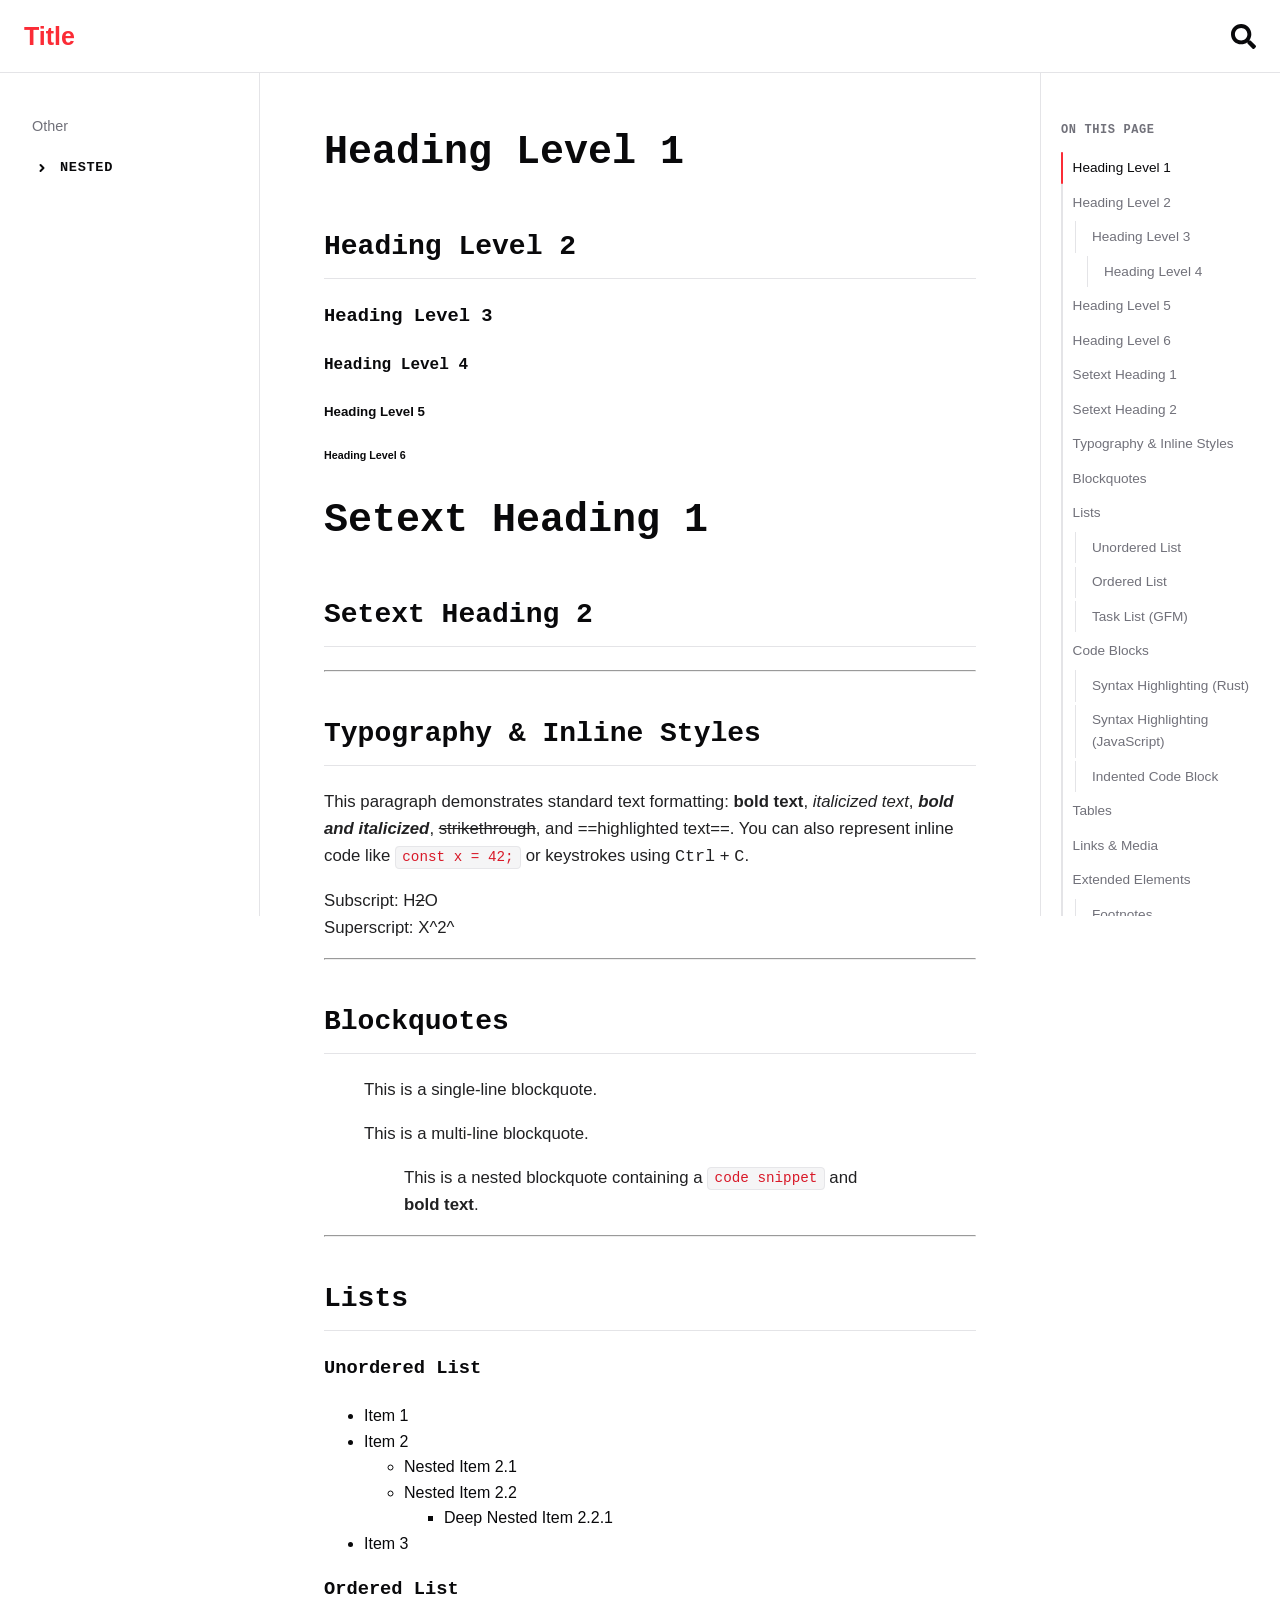
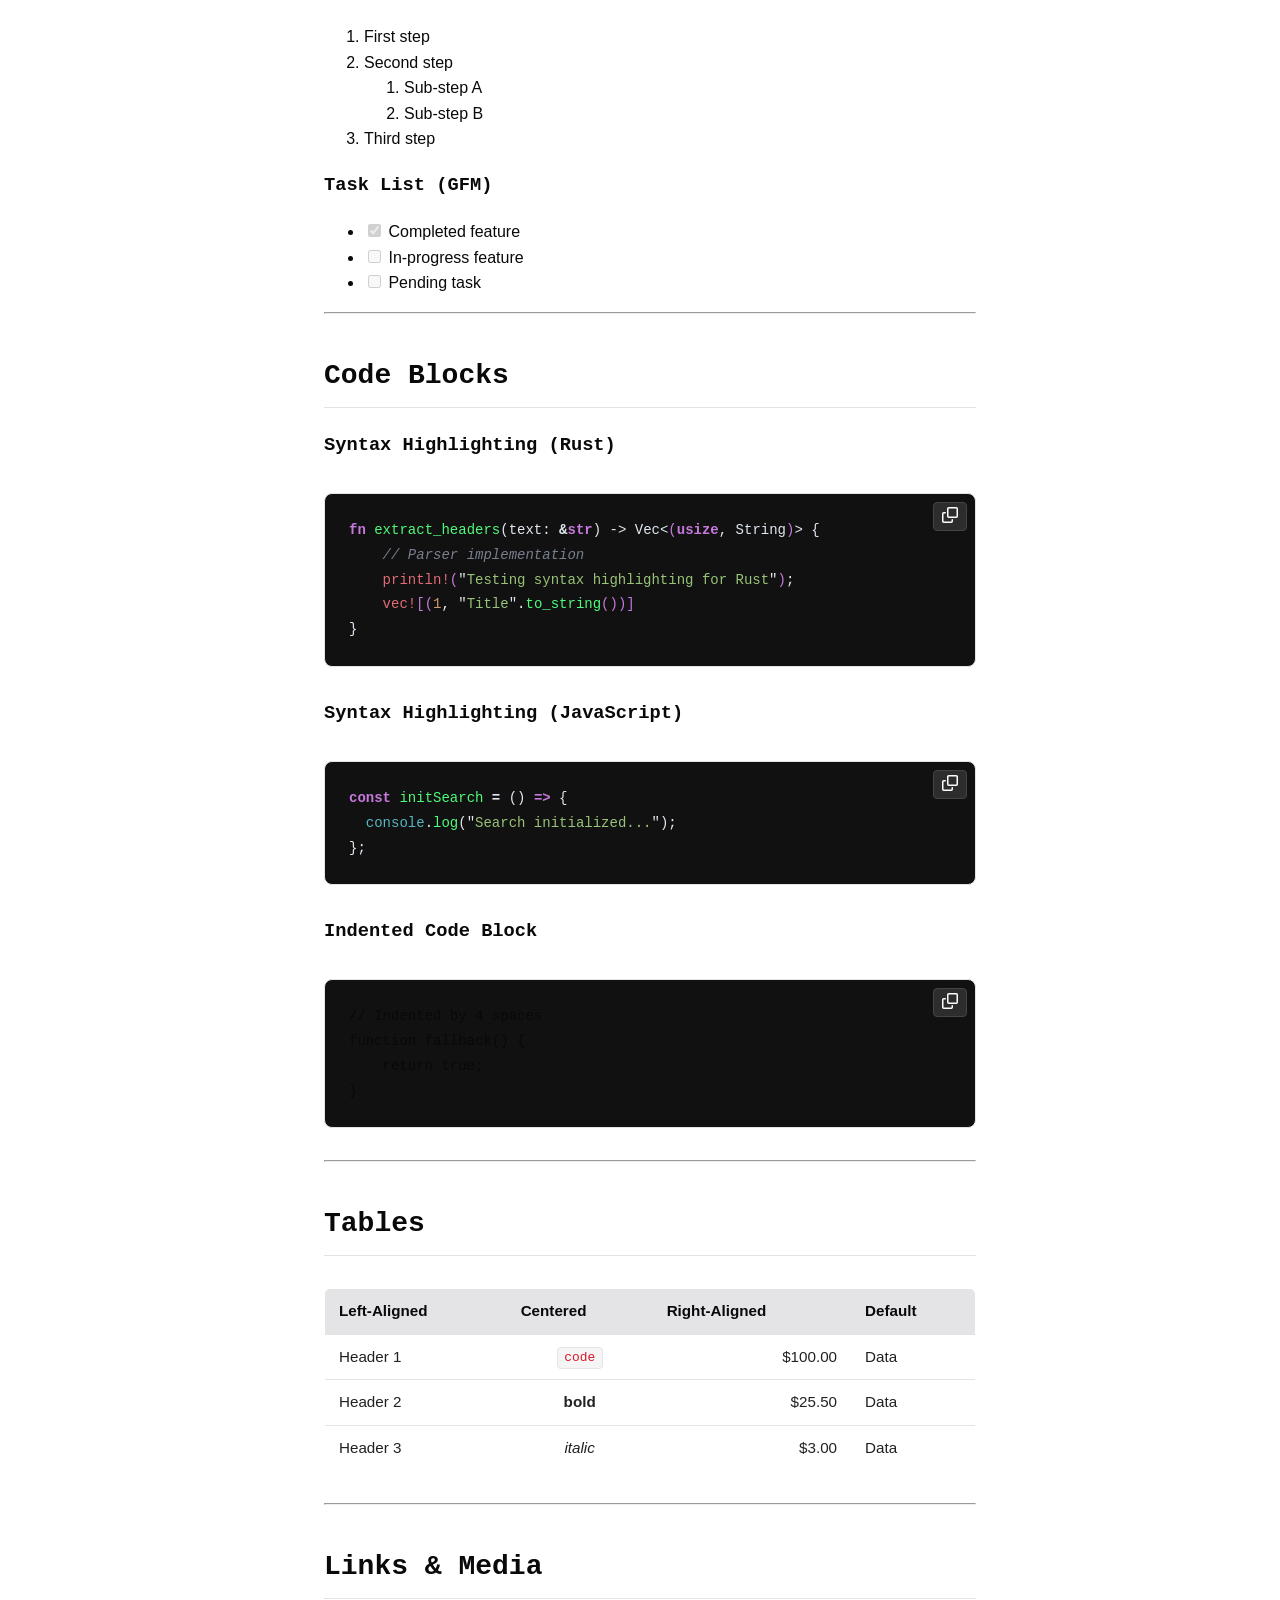
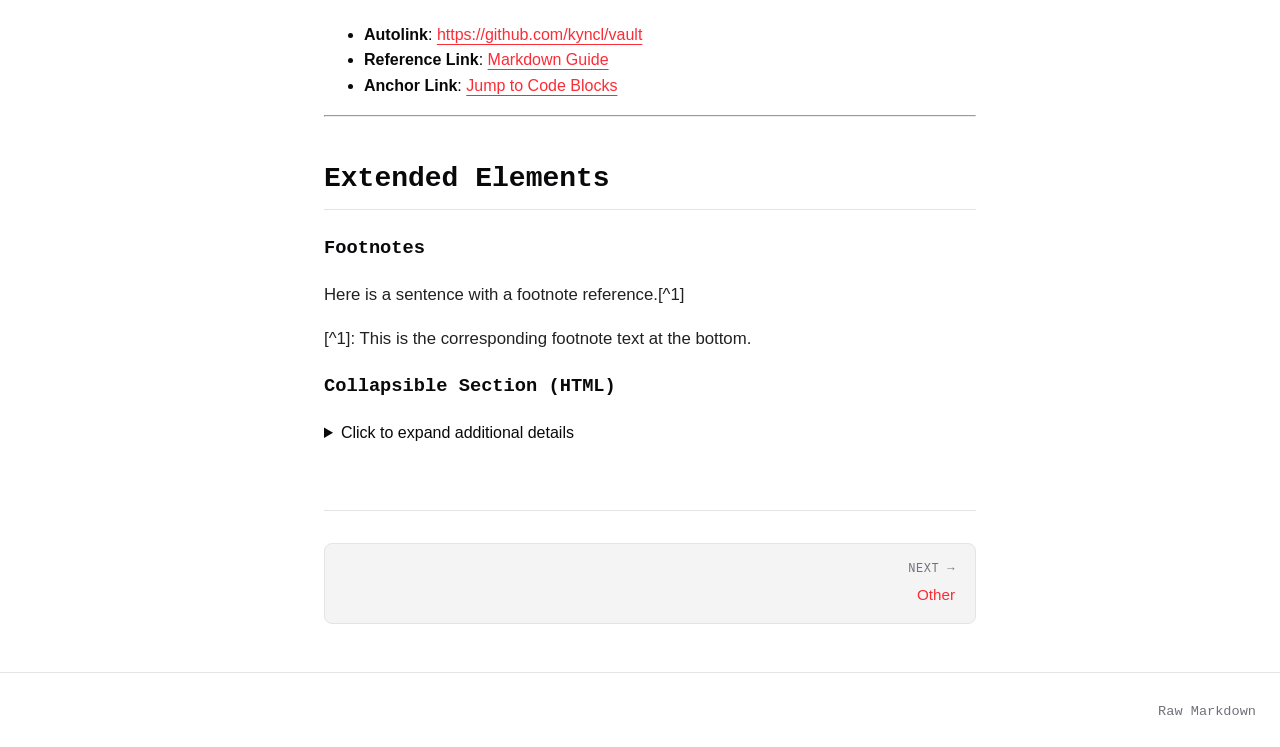
==== commit 7a8989f1: "feat: implement subcommands, config files, and ignore patterns     - Add `vault init` and `vault par" ====
--- a/docs/html/index.html
+++ b/docs/html/index.html
@@ -1,4 +1,4 @@
-<!doctype html><html data-background-theme=standard data-radius-theme=standard data-theme=crimson lang=en><meta charset=UTF-8><meta content="width=device-width,initial-scale=1.0" name=viewport><title>Homepage</title><meta content="Part of documentation about index" name=description><link href=./icon.svg rel=icon type=image/x-icon><script>window.VAULT_SEARCH_INDEX=[{title:`index`,url:`index.html`,category:null,headers:[`Heading Level 1`,`Heading Level 2`,`Heading Level 3`,`Heading Level 4`,`Heading Level 5`,`Heading Level 6`,`Typography & Inline Styles`,`Blockquotes`,`Lists`,`Unordered List`,`Ordered List`,`Task List (GFM)`,`Code Blocks`,`Syntax Highlighting (Rust)`,`Syntax Highlighting (JavaScript)`,`Indented Code Block`,`Tables`,`Links & Media`,`Extended Elements`,`Footnotes`,`Collapsible Section (HTML)`]},{title:`other`,url:`other.html`,category:null,headers:[`Other file`]},{title:`index`,url:`nested/index.html`,category:`Nested`,headers:[`This is nested index.md`]},{title:`extra nested`,url:`nested/extra-nested.html`,category:`Nested`,headers:[`This is extra nested file`]}];</script><style>:root{--background:#fff;--foreground:#09090b;--muted:#71717a;--border:#e4e4e7;--card-bg:#f4f4f5;--accent:#e4e4e7;--hover-bg:#0000000a;--shadow-dropdown:0 10px 25px #00000014;--shadow-sidebar:4px 0 25px #00000014;--font-sans:-apple-system, BlinkMacSystemFont, "Segoe UI", Roboto, Helvetica, Arial, sans-serif;--font-code:"JetBrains Mono", monospace}@media (prefers-color-scheme:dark){:root{--background:#0a0a0a;--foreground:#f4f4f5;--muted:#a1a1aa;--border:#27272a;--card-bg:#121215;--accent:#27272a;--hover-bg:#ffffff0d;--shadow-dropdown:0 10px 25px #000000b3;--shadow-sidebar:4px 0 25px #000000b3}}*{box-sizing:border-box;scroll-behavior:smooth}body{background-color:var(--background);min-height:100vh;color:var(--foreground);font-family:var(--font-sans);grid-template:"header header header""sidebar content toc"1fr"footer footer footer"/260px minmax(0,1fr) 240px;margin:0;padding:0;line-height:1.6;display:grid}h1,h2,h3,h4{font-family:var(--font-code);color:var(--foreground);scroll-margin-top:2rem;font-weight:600}h1{margin-top:0;font-size:2.5rem}h2{border-bottom:1px solid var(--border);margin-top:2.5rem;padding-bottom:.5rem;font-size:1.75rem}p{opacity:.9;font-size:1.05rem}a{color:var(--foreground);text-decoration:underline;text-decoration-color:var(--border);text-underline-offset:4px;transition:color .2s,text-decoration-color .2s}main a{color:var(--main);text-decoration:underline;transition:all .5s}a:hover{color:var(--main-alt);text-decoration-color:var(--main-alt);transition:all .25s}pre,code{font-family:var(--font-code)}p code,li code,td code,blockquote code{white-space:nowrap;background-color:var(--card-bg);border:1px solid var(--border);border-radius:var(--radius-sm);color:var(--main-alt);padding:.15rem .4rem;font-size:.85em;transition:all .5s}pre{background-color:var(--card-bg);border:1px solid var(--border);border-radius:var(--radius-lg);margin:2rem 0;padding:1.5rem;position:relative;overflow-x:auto}pre code{color:var(--foreground);background-color:#0000;border:none;padding:0;font-size:.875rem}table{border-collapse:collapse;border:1px solid var(--border);border-radius:var(--radius-md);width:100%;margin:2rem 0;font-size:.95rem;overflow:hidden}th{background-color:var(--accent);color:var(--foreground);text-align:left;border-bottom:1px solid var(--border);padding:10px 14px;font-weight:600}td{border-bottom:1px solid var(--border);color:var(--foreground);opacity:.9;padding:10px 14px}tr:last-child td{border-bottom:none}:root{--background:#fff;--card-bg:#f4f4f5;--border:#e4e4e7;--accent:#e4e4e7}@media (prefers-color-scheme:dark){:root{--background:#121212;--card-bg:#1e1e1e;--border:#2c2c2c;--accent:#2c2c2c}}[data-background-theme=standard]{--background:#fff;--card-bg:#f4f4f5;--border:#e4e4e7;--accent:#e4e4e7}@media (prefers-color-scheme:dark){[data-background-theme=standard]{--background:#121212;--card-bg:#1e1e1e;--border:#2c2c2c;--accent:#2c2c2c}}[data-background-theme=comfy]{--background:#f4f4f5;--card-bg:#fff;--border:#e4e4e7;--accent:#e4e4e7}@media (prefers-color-scheme:dark){[data-background-theme=comfy]{--background:#18181b;--card-bg:#27272a;--border:#3f3f46;--accent:#3f3f46}}[data-background-theme=deep-black]{--background:#fff;--card-bg:#fff;--border:#d4d4d8;--accent:#d4d4d8}@media (prefers-color-scheme:dark){[data-background-theme=deep-black]{--background:#000;--card-bg:#0d0d0d;--border:#222;--accent:#222}}[data-background-theme=zen]{--background:#faf9f6;--card-bg:#fff;--border:#e8e6e1;--accent:#e8e6e1}@media (prefers-color-scheme:dark){[data-background-theme=zen]{--background:#242424;--card-bg:#303030;--border:#444;--accent:#444}}[data-background-theme=stone]{--background:#fafaf9;--card-bg:#fff;--border:#e7e5e4;--accent:#e7e5e4}@media (prefers-color-scheme:dark){[data-background-theme=stone]{--background:#1c1917;--card-bg:#292524;--border:#44403c;--accent:#44403c}}[data-background-theme=mauve]{--background:#fbf9fa;--card-bg:#fff;--border:#f0e6ee;--accent:#f0e6ee}@media (prefers-color-scheme:dark){[data-background-theme=mauve]{--background:#1d161e;--card-bg:#291f2b;--border:#3d2c40;--accent:#3d2c40}}[data-background-theme=olive]{--background:#fafaf8;--card-bg:#fff;--border:#eaeae2;--accent:#eaeae2}@media (prefers-color-scheme:dark){[data-background-theme=olive]{--background:#1d1d16;--card-bg:#2a2a20;--border:#3f3f31;--accent:#3f3f31}}[data-background-theme=mist]{--background:#f8fafc;--card-bg:#fff;--border:#e2e8f0;--accent:#e2e8f0}@media (prefers-color-scheme:dark){[data-background-theme=mist]{--background:#161b1d;--card-bg:#1e2427;--border:#2b3539;--accent:#2b3539}}[data-background-theme=taupe]{--background:#faf9f8;--card-bg:#fff;--border:#ede7e3;--accent:#ede7e3}@media (prefers-color-scheme:dark){[data-background-theme=taupe]{--background:#1d1816;--card-bg:#2a2220;--border:#3f3531;--accent:#3f3531}}.back-link{border-bottom:1px solid var(--border);background-color:var(--background);z-index:999;grid-area:header;align-items:center;gap:1rem;padding:1rem 1.5rem;display:flex;position:sticky;top:0;-webkit-transform:translate(0);transform:translate(0)}.nav-bar{justify-content:space-between;display:flex}.home-btn{color:var(--main);font-size:25px;font-weight:700;text-decoration:none;transition:color .25s,transform .45s}.home-btn:hover{color:var(--main-alt);transition:all .25s}.menu-toggle{cursor:pointer;background:0 0;border:none;flex-direction:column;justify-content:space-around;width:30px;height:25px;padding:0;display:none}.menu-toggle .icon-line{background-color:var(--foreground);border-radius:var(--radius-xs);width:100%;height:3px;transition:all .3s ease-in-out}.menu-toggle.open .icon-line:first-child{background-color:var(--main-alt);transition:all .5s;transform:translateY(8.5px)rotate(45deg)}.menu-toggle.open .icon-line:nth-child(2){opacity:0}.menu-toggle.open .icon-line:nth-child(3){background-color:var(--main-alt);transition:all .5s;transform:translateY(-8.5px)rotate(-45deg)}.search-btn{color:var(--foreground);cursor:pointer;background-color:#0000;border:none;justify-content:center;align-items:center;padding:0;font-size:25px;transition:color .3s;display:flex}.search-btn:hover{color:var(--main-alt);transition:all .25s}.search-box{z-index:50;flex-direction:column;gap:.75rem;width:100%;max-width:600px;padding:0 1.5rem;display:none;position:absolute;top:15vh;left:50%;transform:translate(-50%)}.search-box.active{display:flex}.search-box input{background-color:var(--card-bg);width:100%;color:var(--foreground);border:1px solid var(--border);border-radius:var(--radius-lg);font-size:1.25rem;font-family:var(--font-code);outline:none;padding:.85rem 1.25rem;transition:border-color .2s,box-shadow .2s}.search-box input:focus{border-color:var(--main);box-shadow:0 0 0 2px rgba(var(--main), .15);transition:all .25s}.search-suggestions{background-color:var(--card-bg);border:1px solid var(--border);border-radius:var(--radius-lg);box-shadow:var(--shadow-dropdown);flex-direction:column;gap:.25rem;padding:.5rem;display:flex}.search-suggestions button{color:var(--muted);text-align:left;border-radius:var(--radius-sm);cursor:pointer;font-family:var(--font-code);background:0 0;border:none;padding:.6rem .75rem;font-size:.9rem;transition:color .2s,background-color .2s}.search-suggestions button:hover{background-color:var(--hover-bg);color:var(--foreground)}.search-suggestions button.suggestion-item{text-transform:capitalize;justify-content:space-between;align-items:center;width:100%;display:flex}.search-suggestions button.suggestion-item.selected{background-color:var(--active-bg);color:var(--main-alt);transition:all .5s}body.sidebar-locked .search-btn,body.sidebar-locked .search-box{pointer-events:none;opacity:.4;user-select:none}.sidebar{overscroll-behavior:contain;border-right:1px solid var(--border);background-color:var(--background);grid-area:sidebar;height:calc(100dvh - 57px);padding:2rem 1.25rem;font-size:.9rem;position:sticky;top:57px;overflow-y:auto}.sidebar-section{margin-bottom:2rem}.sidebar-title{font-family:var(--font-code);text-transform:uppercase;letter-spacing:.05em;color:var(--foreground);justify-content:space-between;align-items:center;gap:.5rem;margin-bottom:.5rem;padding:.25rem .75rem;font-size:.85rem;font-weight:700;display:flex}.sidebar-title button{color:var(--foreground);cursor:pointer;border-radius:var(--radius-sm,4px);background-color:#0000;border:none;flex-shrink:0;justify-content:center;align-items:center;padding:.25rem;transition:color .2s,background-color .2s;display:inline-flex}.sidebar-title button:hover{color:var(--main);background-color:var(--hover-bg);transition:all .25s}a.sidebar-title-link,.sidebar-title-text{color:var(--foreground);flex-grow:1;align-items:center;gap:.4rem;padding:.25rem 0;text-decoration:none;transition:color .2s;display:flex}a.sidebar-title-link:after{opacity:.4;font-size:1rem;transition:transform .2s,opacity .2s,color .2s}a.sidebar-title-link:hover,a.sidebar-title-link:hover~button{color:var(--main);transition:all .25s}a.sidebar-title-link.active,a.sidebar-title-link.active~button{color:var(--main-alt);cursor:default;transition:all .5s}a.sidebar-title-link:not(.active):hover:before{opacity:1;color:var(--main);transition:all 2.5s;transform:translate(2px)}.sidebar-list{text-transform:capitalize;margin:0;padding:0;list-style:none}.sidebar-section .sidebar-list{margin-left:1.5rem}.sidebar-section .sidebar-list a:not(.active){border-left:1px solid var(--border);border-radius:0}.sidebar-item{margin:.25rem 0}.sidebar-link{border-radius:var(--radius-sm);color:var(--muted);padding:.4rem .75rem;text-decoration:none;transition:color .2s,background-color .2s;display:block}.sidebar-link:hover{color:var(--foreground);background-color:var(--hover-bg)}.sidebar-link.active{cursor:default;color:var(--foreground);background-color:var(--active-bg);border-left:2px solid var(--main);padding-left:calc(.75rem - 2px);font-weight:500;transition:all .5s}.sidebar-section.collapsed .sidebar-list{display:none}.sidebar-section.collapsed .sidebar-toggle svg{transform:rotate(-90deg)}.sidebar-toggle svg{transition:transform .2s}.doc-content{grid-area:content;width:100%;max-width:900px;margin:0 auto;padding:3rem 4rem}.toc-sidebar{overscroll-behavior:contain;border-left:1px solid var(--border);grid-area:toc;max-height:calc(100dvh - 57px);padding:3rem 1.25rem 5rem;font-size:.85rem;position:sticky;top:57px;overflow-y:auto}.toc-sidebar div:first-child{font-family:var(--font-code);text-transform:uppercase;letter-spacing:.05em;color:var(--muted);margin-bottom:.75rem;font-size:.75rem;font-weight:600}.toc-list{border-left:2px solid var(--border);flex-direction:column;gap:.2rem;margin:0;padding:0;list-style:none;display:flex;position:relative}.toc-list li{position:relative}.toc-link{color:var(--muted);border-radius:var(--radius-sm);padding:.3rem .6rem;font-size:.85rem;text-decoration:none;transition:color .2s,background-color .2s;display:block}.toc-link:hover{color:var(--foreground);background-color:var(--hover-bg)}.toc-item-h3{border-left:1px solid var(--border);margin-left:.75rem;padding-left:.4rem}.toc-item-h4{border-left:1px solid var(--border);margin-left:1.5rem;padding-left:.4rem}.toc-link.active{color:var(--foreground);font-weight:500}li.active:before{content:"";background-color:var(--foreground);border-radius:var(--radius-xs);width:2px;position:absolute;top:0;bottom:0}.toc-item.active:before{left:-2px}.toc-item-h3.active:before{left:calc(-.75rem - 2px)}.toc-item-h4.active:before{left:calc(-1.5rem - 2px)}.toc-mobile-toggle{z-index:25;border-radius:var(--radius-sm);cursor:pointer;color:var(--muted);background:0 0;border-color:#0000;padding:.5rem;transition:background-color .2s,color .2s;display:none;position:fixed;top:75px;right:1.25rem}.toc-mobile-toggle:hover,.toc-mobile-toggle:focus{background-color:var(--hover-bg);color:var(--foreground);transition:all .35s}.toc-mobile-toggle svg{width:20px;height:20px}.pagination-nav{border-top:1px solid var(--border);justify-content:space-between;gap:1rem;margin-top:4rem;padding-top:2rem;display:flex}.pagination-btn{background-color:var(--card-bg);border:1px solid var(--border);border-radius:var(--radius-lg);color:var(--foreground);flex-direction:column;flex:1;gap:.25rem;max-width:48%;padding:1rem 1.25rem;text-decoration:none;transition:border-color .2s,transform .2s;display:flex}.pagination-btn:only-child{max-width:100%}.pagination-btn:hover{border-color:var(--main);color:var(--foreground);transition:all .25s}.pagination-btn.next{text-align:right;align-items:flex-end}.pagination-label{font-family:var(--font-code);text-transform:uppercase;letter-spacing:.05em;color:var(--muted);font-size:.75rem}.pagination-title{color:var(--main);text-transform:capitalize;font-size:.95rem;font-weight:500;transition:all .5s}.raw-md{z-index:50;text-align:right;border-top:1px solid var(--border);background-color:var(--background);grid-area:footer;padding:1.5rem}.raw-md a{font-family:var(--font-code);color:var(--muted);font-size:.85rem;text-decoration:none;transition:color .2s}.raw-md a:hover{color:var(--foreground)}@media (width<=1200px){body{grid-template-columns:260px minmax(0,1fr);grid-template-areas:"header header""sidebar content""footer footer"}.doc-content{padding:3rem 4rem 3rem 2rem}.toc-mobile-toggle{cursor:pointer;flex-direction:column;align-items:flex-end;gap:5px;width:42px;padding:.75rem .5rem;transition:all .45s;display:flex;position:fixed;top:15em;right:.5rem;transform:translateY(-50%)}.toc-mini-line{background-color:var(--muted);border-radius:var(--radius-xs);height:2px;transition:background-color .2s,width .2s}.toc-mini-line.level-top{width:20px}.toc-mini-line.level-mid{width:12px}.toc-mini-line.level-low{width:6px}.toc-mini-line.active{background-color:var(--main);width:24px;transition:all .5s}.toc-mobile-toggle:hover .toc-mini-line:not(.active){background-color:var(--foreground)}.toc-sidebar{background-color:var(--background);border:1px solid var(--border);border-radius:var(--radius-sm);opacity:0;visibility:hidden;pointer-events:none;width:260px;height:auto;max-height:30rem;padding:1.5rem;transition:opacity .2s,transform .2s,visibility .2s;display:none;top:7em;right:4.5rem;transform:translate(20px);box-shadow:0 8px 24px #0003}.toc-sidebar.show-mobile{z-index:15;opacity:1!important;visibility:visible!important;pointer-events:auto!important;display:block!important;position:fixed!important;transform:translate(0)!important}.toc-mobile-bg{background-color:var(--background)}.doc-content{margin-top:65px;padding:1.5rem 4rem 1.5rem 1.5rem}.back-link{z-index:999;width:100%;position:fixed;top:0;left:0}}@media (width<=768px){body{grid-template-columns:1fr;grid-template-areas:"header""content""footer"}body.sidebar-open{overflow:hidden}.menu-toggle{display:flex}.sidebar-backdrop{backdrop-filter:blur(2px);z-index:900;opacity:0;visibility:hidden;background-color:#0009;width:100vw;height:100dvh;transition:opacity .3s,visibility .3s;position:fixed;top:0;left:0}body.sidebar-open .sidebar-backdrop{opacity:1;visibility:visible}.sidebar{z-index:910;background-color:var(--background);width:260px;height:100dvh;box-shadow:var(--shadow-sidebar);padding:calc(57px + 2rem) 1.25rem 2rem;transition:transform .3s cubic-bezier(.16,1,.3,1);display:block;position:fixed;top:0;left:0;transform:translate(-100%)}body.sidebar-open .sidebar{transform:translate(0)}}@media (width<=600px){body{display:block}.back-link{padding:.75rem 1rem}.doc-content{padding:1rem 4rem 1rem 1rem}h1{font-size:1.8rem}h2{font-size:1.4rem}.pagination-nav{flex-direction:column}.pagination-btn{max-width:100%;text-align:left!important;align-items:flex-start!important}}@media (width<=359px){table{display:block;overflow:auto}}:root,[data-radius-theme=standard]{--radius-lg:8px;--radius-md:6px;--radius-sm:4px;--radius-xs:2px}[data-radius-theme=brutalist]{--radius-lg:0px;--radius-md:0px;--radius-sm:0px;--radius-xs:0px}[data-radius-theme=rounded]{--radius-lg:16px;--radius-md:12px;--radius-sm:8px;--radius-xs:4px}:root,[data-theme=crimson]{--main:oklch(63.7% .237 25.331);--main-alt:oklch(53.7% .237 25.331);--active-bg:oklch(63.7% .237 25.331/.1)}@media (prefers-color-scheme:dark){:root,[data-theme=crimson]{--main:oklch(69.7% .237 25.331);--main-alt:oklch(79.7% .237 25.331);--active-bg:oklch(69.7% .237 25.331/.18)}}[data-theme=orange-red]{--main:oklch(64.6% .222 41.116);--main-alt:oklch(54.6% .222 41.116);--active-bg:oklch(64.6% .222 41.116/.1)}@media (prefers-color-scheme:dark){[data-theme=orange-red]{--main:oklch(70.6% .222 41.116);--main-alt:oklch(80.6% .222 41.116);--active-bg:oklch(70.6% .222 41.116/.18)}}[data-theme=orange]{--main:oklch(66.6% .179 58.318);--main-alt:oklch(56.6% .179 58.318);--active-bg:oklch(66.6% .179 58.318/.1)}@media (prefers-color-scheme:dark){[data-theme=orange]{--main:oklch(72.6% .179 58.318);--main-alt:oklch(82.6% .179 58.318);--active-bg:oklch(72.6% .179 58.318/.18)}}[data-theme=yellow]{--main:oklch(68.1% .162 75.834);--main-alt:oklch(58.1% .162 75.834);--active-bg:oklch(68.1% .162 75.834/.1)}@media (prefers-color-scheme:dark){[data-theme=yellow]{--main:oklch(74.1% .162 75.834);--main-alt:oklch(84.1% .162 75.834);--active-bg:oklch(74.1% .162 75.834/.18)}}[data-theme=green]{--main:oklch(64.8% .2 131.684);--main-alt:oklch(54.8% .2 131.684);--active-bg:oklch(64.8% .2 131.684/.1)}@media (prefers-color-scheme:dark){[data-theme=green]{--main:oklch(70.8% .2 131.684);--main-alt:oklch(80.8% .2 131.684);--active-bg:oklch(70.8% .2 131.684/.18)}}[data-theme=emerald]{--main:oklch(62.7% .194 149.214);--main-alt:oklch(52.7% .194 149.214);--active-bg:oklch(62.7% .194 149.214/.1)}@media (prefers-color-scheme:dark){[data-theme=emerald]{--main:oklch(68.7% .194 149.214);--main-alt:oklch(78.7% .194 149.214);--active-bg:oklch(68.7% .194 149.214/.18)}}[data-theme=teal]{--main:oklch(59.6% .145 163.225);--main-alt:oklch(49.6% .145 163.225);--active-bg:oklch(59.6% .145 163.225/.1)}@media (prefers-color-scheme:dark){[data-theme=teal]{--main:oklch(65.6% .145 163.225);--main-alt:oklch(75.6% .145 163.225);--active-bg:oklch(65.6% .145 163.225/.18)}}[data-theme=cyan]{--main:oklch(60% .118 184.704);--main-alt:oklch(50% .118 184.704);--active-bg:oklch(60% .118 184.704/.1)}@media (prefers-color-scheme:dark){[data-theme=cyan]{--main:oklch(66% .118 184.704);--main-alt:oklch(76% .118 184.704);--active-bg:oklch(66% .118 184.704/.18)}}[data-theme=blue]{--main:oklch(60.9% .126 221.723);--main-alt:oklch(50.9% .126 221.723);--active-bg:oklch(60.9% .126 221.723/.1)}@media (prefers-color-scheme:dark){[data-theme=blue]{--main:oklch(66.9% .126 221.723);--main-alt:oklch(76.9% .126 221.723);--active-bg:oklch(66.9% .126 221.723/.18)}}[data-theme=indigo]{--main:oklch(58.87% .2323 282.69);--main-alt:oklch(48.87% .2323 282.69);--active-bg:oklch(58.87% .2323 282.69/.1)}@media (prefers-color-scheme:dark){[data-theme=indigo]{--main:oklch(64.87% .2323 282.69);--main-alt:oklch(74.87% .2323 282.69);--active-bg:oklch(64.87% .2323 282.69/.18)}}[data-theme=purple]{--main:oklch(43.83% .2179 303.91);--main-alt:oklch(33.83% .2179 303.91);--active-bg:oklch(43.83% .2179 303.91/.1)}@media (prefers-color-scheme:dark){[data-theme=purple]{--main:oklch(49.83% .2179 303.91);--main-alt:oklch(59.83% .2179 303.91);--active-bg:oklch(49.83% .2179 303.91/.18)}}[data-theme=rose]{--main:oklch(58.6% .253 17.585);--main-alt:oklch(48.6% .253 17.585);--active-bg:oklch(58.6% .253 17.585/.1)}@media (prefers-color-scheme:dark){[data-theme=rose]{--main:oklch(64.6% .253 17.585);--main-alt:oklch(74.6% .253 17.585);--active-bg:oklch(64.6% .253 17.585/.18)}}[data-theme=silver]{--main:oklch(98.5% .002 247.839);--main-alt:oklch(88.5% .002 247.839);--active-bg:oklch(98.5% .002 247.839/.1)}@media (prefers-color-scheme:dark){[data-theme=silver]{--main:oklch(85% .002 247.839);--main-alt:oklch(95% .002 247.839);--active-bg:oklch(85% .002 247.839/.18)}}[data-theme=fuchsia]{--main:oklch(59.1% .293 322.896);--main-alt:oklch(49.1% .293 322.896);--active-bg:oklch(59.1% .293 322.896/.1)}@media (prefers-color-scheme:dark){[data-theme=fuchsia]{--main:oklch(65.1% .293 322.896);--main-alt:oklch(75.1% .293 322.896);--active-bg:oklch(65.1% .293 322.896/.18)}}[data-theme=pink]{--main:oklch(59.2% .249 .584);--main-alt:oklch(49.2% .249 .584);--active-bg:oklch(59.2% .249 .584/.1)}@media (prefers-color-scheme:dark){[data-theme=pink]{--main:oklch(65.2% .249 .584);--main-alt:oklch(75.2% .249 .584);--active-bg:oklch(65.2% .249 .584/.18)}}[data-theme=amber]{--main:oklch(62.5% .19 60.5);--main-alt:oklch(52.5% .19 60.5);--active-bg:oklch(62.5% .19 60.5/.1)}@media (prefers-color-scheme:dark){[data-theme=amber]{--main:oklch(69.5% .19 60.5);--main-alt:oklch(79.5% .19 60.5);--active-bg:oklch(69.5% .19 60.5/.18)}}[data-theme=lime]{--main:oklch(72% .21 128.5);--main-alt:oklch(62% .21 128.5);--active-bg:oklch(72% .21 128.5/.1)}@media (prefers-color-scheme:dark){[data-theme=lime]{--main:oklch(78% .21 128.5);--main-alt:oklch(86% .21 128.5);--active-bg:oklch(78% .21 128.5/.18)}}[data-theme=red]{--main:oklch(58% .25 24.5);--main-alt:oklch(48% .25 24.5);--active-bg:oklch(58% .25 24.5/.1)}@media (prefers-color-scheme:dark){[data-theme=red]{--main:oklch(64% .25 24.5);--main-alt:oklch(74% .25 24.5);--active-bg:oklch(64% .25 24.5/.18)}}[data-theme=sky]{--main:oklch(60% .15 235);--main-alt:oklch(50% .15 235);--active-bg:oklch(60% .15 235/.1)}@media (prefers-color-scheme:dark){[data-theme=sky]{--main:oklch(67% .15 235);--main-alt:oklch(77% .15 235);--active-bg:oklch(67% .15 235/.18)}}[data-theme=violet]{--main:oklch(52% .25 295);--main-alt:oklch(42% .25 295);--active-bg:oklch(52% .25 295/.1)}@media (prefers-color-scheme:dark){[data-theme=violet]{--main:oklch(59% .25 295);--main-alt:oklch(69% .25 295);--active-bg:oklch(59% .25 295/.18)}}</style><link onload="this.media='all'" href=css/lazy__syntax-highlighting.css media=print rel=stylesheet><script>// 1. Code Block Copy Buttons
+<!doctype html><html data-background-theme=standard data-radius-theme=standard data-theme=crimson lang=en><meta charset=UTF-8><meta content="width=device-width,initial-scale=1.0" name=viewport><title>Homepage</title><meta content="Part of documentation about index" name=description><link href=./icon.svg rel=icon type=image/x-icon><script>window.VAULT_SEARCH_INDEX=[{title:`index`,url:`index.html`,category:null,headers:[`Heading Level 1`,`Heading Level 2`,`Heading Level 3`,`Heading Level 4`,`Heading Level 5`,`Heading Level 6`,`Typography & Inline Styles`,`Blockquotes`,`Lists`,`Unordered List`,`Ordered List`,`Task List (GFM)`,`Code Blocks`,`Syntax Highlighting (Rust)`,`Syntax Highlighting (JavaScript)`,`Indented Code Block`,`Tables`,`Links & Media`,`Extended Elements`,`Footnotes`,`Collapsible Section (HTML)`]},{title:`other`,url:`other.html`,category:null,headers:[`Other file`]},{title:`index`,url:`nested/index.html`,category:`Nested`,headers:[`This is nested index.md`]},{title:`extra nested`,url:`nested/extra-nested.html`,category:`Nested`,headers:[`This is extra nested file`]}];</script><style>:root{--background:#fff;--foreground:#09090b;--muted:#71717a;--border:#e4e4e7;--card-bg:#f4f4f5;--accent:#e4e4e7;--hover-bg:#0000000a;--shadow-dropdown:0 10px 25px #00000014;--shadow-sidebar:4px 0 25px #00000014;--font-sans:-apple-system, BlinkMacSystemFont, "Segoe UI", Roboto, Helvetica, Arial, sans-serif;--font-code:"JetBrains Mono", monospace}@media (prefers-color-scheme:dark){:root{--background:#0a0a0a;--foreground:#f4f4f5;--muted:#a1a1aa;--border:#27272a;--card-bg:#121215;--accent:#27272a;--hover-bg:#ffffff0d;--shadow-dropdown:0 10px 25px #000000b3;--shadow-sidebar:4px 0 25px #000000b3}}*{box-sizing:border-box;scroll-behavior:smooth}body{background-color:var(--background);min-height:100vh;color:var(--foreground);font-family:var(--font-sans);grid-template:"header header header""sidebar content toc"1fr"footer footer footer"/260px minmax(0,1fr) 240px;margin:0;padding:0;line-height:1.6;display:grid}h1,h2,h3,h4{font-family:var(--font-code);color:var(--foreground);scroll-margin-top:2rem;font-weight:600}h1{margin-top:0;font-size:2.5rem}h2{border-bottom:1px solid var(--border);margin-top:2.5rem;padding-bottom:.5rem;font-size:1.75rem}p{opacity:.9;font-size:1.05rem}a{color:var(--foreground);text-decoration:underline;text-decoration-color:var(--border);text-underline-offset:4px;transition:color .2s,text-decoration-color .2s}main a{color:var(--main);text-decoration:underline;transition:all .4s}a:hover{color:var(--main-alt);text-decoration-color:var(--main-alt);transition:all .25s}pre,code{font-family:var(--font-code)}p code,li code,td code,blockquote code{white-space:nowrap;background-color:var(--card-bg);border:1px solid var(--border);border-radius:var(--radius-sm);color:var(--main-alt);padding:.15rem .4rem;font-size:.85em;transition:all .4s}pre{background-color:var(--card-bg);border:1px solid var(--border);border-radius:var(--radius-lg);margin:2rem 0;padding:1.5rem;position:relative;overflow-x:auto}pre code{color:var(--foreground);background-color:#0000;border:none;padding:0;font-size:.875rem}table{border-collapse:collapse;border:1px solid var(--border);border-radius:var(--radius-md);width:100%;margin:2rem 0;font-size:.95rem;overflow:hidden}th{background-color:var(--accent);color:var(--foreground);text-align:left;border-bottom:1px solid var(--border);padding:10px 14px;font-weight:600}td{border-bottom:1px solid var(--border);color:var(--foreground);opacity:.9;padding:10px 14px}tr:last-child td{border-bottom:none}:root{--background:#fff;--card-bg:#f4f4f5;--border:#e4e4e7;--accent:#e4e4e7}@media (prefers-color-scheme:dark){:root{--background:#121212;--card-bg:#1e1e1e;--border:#2c2c2c;--accent:#2c2c2c}}[data-background-theme=standard]{--background:#fff;--card-bg:#f4f4f5;--border:#e4e4e7;--accent:#e4e4e7}@media (prefers-color-scheme:dark){[data-background-theme=standard]{--background:#121212;--card-bg:#1e1e1e;--border:#2c2c2c;--accent:#2c2c2c}}[data-background-theme=comfy]{--background:#f4f4f5;--card-bg:#fff;--border:#e4e4e7;--accent:#e4e4e7}@media (prefers-color-scheme:dark){[data-background-theme=comfy]{--background:#18181b;--card-bg:#27272a;--border:#3f3f46;--accent:#3f3f46}}[data-background-theme=deep-black]{--background:#fff;--card-bg:#fff;--border:#d4d4d8;--accent:#d4d4d8}@media (prefers-color-scheme:dark){[data-background-theme=deep-black]{--background:#000;--card-bg:#0d0d0d;--border:#222;--accent:#222}}[data-background-theme=zen]{--background:#faf9f6;--card-bg:#fff;--border:#e8e6e1;--accent:#e8e6e1}@media (prefers-color-scheme:dark){[data-background-theme=zen]{--background:#1f1f1f;--card-bg:#303030;--border:#444;--accent:#444}}[data-background-theme=stone]{--background:#fafaf9;--card-bg:#fff;--border:#e7e5e4;--accent:#e7e5e4}@media (prefers-color-scheme:dark){[data-background-theme=stone]{--background:#1c1917;--card-bg:#292524;--border:#44403c;--accent:#44403c}}[data-background-theme=mauve]{--background:#fbf9fa;--card-bg:#fff;--border:#f0e6ee;--accent:#f0e6ee}@media (prefers-color-scheme:dark){[data-background-theme=mauve]{--background:#1d161e;--card-bg:#291f2b;--border:#3d2c40;--accent:#3d2c40}}[data-background-theme=olive]{--background:#fafaf8;--card-bg:#fff;--border:#eaeae2;--accent:#eaeae2}@media (prefers-color-scheme:dark){[data-background-theme=olive]{--background:#1d1d16;--card-bg:#2a2a20;--border:#3f3f31;--accent:#3f3f31}}[data-background-theme=mist]{--background:#f8fafc;--card-bg:#fff;--border:#e2e8f0;--accent:#e2e8f0}@media (prefers-color-scheme:dark){[data-background-theme=mist]{--background:#161b1d;--card-bg:#1e2427;--border:#2b3539;--accent:#2b3539}}[data-background-theme=taupe]{--background:#faf9f8;--card-bg:#fff;--border:#ede7e3;--accent:#ede7e3}@media (prefers-color-scheme:dark){[data-background-theme=taupe]{--background:#1d1816;--card-bg:#2a2220;--border:#3f3531;--accent:#3f3531}}.back-link{border-bottom:1px solid var(--border);background-color:var(--background);z-index:999;grid-area:header;align-items:center;gap:1rem;padding:1rem 1.5rem;display:flex;position:sticky;top:0;-webkit-transform:translate(0);transform:translate(0)}.nav-bar{justify-content:space-between;display:flex}.home-btn{color:var(--main);font-size:25px;font-weight:700;text-decoration:none;transition:color .25s,transform .45s}.home-btn:hover{color:var(--main-alt);transition:all .25s}.menu-toggle{cursor:pointer;background:0 0;border:none;flex-direction:column;justify-content:space-around;width:30px;height:25px;padding:0;display:none}.menu-toggle .icon-line{background-color:var(--foreground);border-radius:var(--radius-xs);width:100%;height:3px;transition:all .3s ease-in-out}.menu-toggle.open .icon-line:first-child{background-color:var(--main-alt);transition:all .4s;transform:translateY(8.5px)rotate(45deg)}.menu-toggle.open .icon-line:nth-child(2){opacity:0}.menu-toggle.open .icon-line:nth-child(3){background-color:var(--main-alt);transition:all .4s;transform:translateY(-8.5px)rotate(-45deg)}.search-btn{color:var(--foreground);cursor:pointer;background-color:#0000;border:none;justify-content:center;align-items:center;padding:0;font-size:25px;transition:color .3s;display:flex}.search-btn:hover{color:var(--main-alt);transition:all .25s}.search-box{z-index:50;flex-direction:column;gap:.75rem;width:100%;max-width:600px;padding:0 1.5rem;display:none;position:absolute;top:15vh;left:50%;transform:translate(-50%)}.search-box.active{display:flex}.search-box input{background-color:var(--card-bg);width:100%;color:var(--foreground);border:1px solid var(--border);border-radius:var(--radius-lg);font-size:1.25rem;font-family:var(--font-code);outline:none;padding:.85rem 1.25rem;transition:border-color .2s,box-shadow .2s}.search-box input:focus{border-color:var(--main);box-shadow:0 0 0 2px rgba(var(--main), .15);transition:all .25s}.search-suggestions{background-color:var(--card-bg);border:1px solid var(--border);border-radius:var(--radius-lg);box-shadow:var(--shadow-dropdown);flex-direction:column;gap:.25rem;padding:.5rem;display:flex}.search-suggestions button{color:var(--muted);text-align:left;border-radius:var(--radius-sm);cursor:pointer;font-family:var(--font-code);background:0 0;border:none;padding:.6rem .75rem;font-size:.9rem;transition:color .2s,background-color .2s}.search-suggestions button:hover{background-color:var(--hover-bg);color:var(--foreground)}.search-suggestions button.suggestion-item{text-transform:capitalize;justify-content:space-between;align-items:center;width:100%;display:flex}.search-suggestions button.suggestion-item.selected{background-color:var(--active-bg);color:var(--main-alt);transition:all .4s}body.sidebar-locked .search-btn,body.sidebar-locked .search-box{pointer-events:none;opacity:.4;user-select:none}.sidebar{overscroll-behavior:contain;border-right:1px solid var(--border);background-color:var(--background);grid-area:sidebar;height:calc(100dvh - 57px);padding:2rem 1.25rem;font-size:.9rem;position:sticky;top:57px;overflow-y:auto}.sidebar-section{margin-bottom:2rem}.sidebar-title{font-family:var(--font-code);text-transform:uppercase;letter-spacing:.05em;color:var(--foreground);justify-content:space-between;align-items:center;gap:.5rem;margin-bottom:.5rem;padding:.25rem .75rem;font-size:.85rem;font-weight:700;display:flex}.sidebar-title button{color:var(--foreground);cursor:pointer;border-radius:var(--radius-sm,4px);background-color:#0000;border:none;flex-shrink:0;justify-content:center;align-items:center;padding:.25rem;transition:color .2s,background-color .2s;display:inline-flex}.sidebar-title button:hover{color:var(--main);background-color:var(--hover-bg);transition:all .25s}a.sidebar-title-link,.sidebar-title-text{color:var(--foreground);flex-grow:1;align-items:center;gap:.4rem;padding:.25rem 0;text-decoration:none;transition:color .2s;display:flex}a.sidebar-title-link:after{opacity:.4;font-size:1rem;transition:transform .2s,opacity .2s,color .2s}a.sidebar-title-link:hover,a.sidebar-title-link:hover~button{color:var(--main);transition:all .25s}a.sidebar-title-link.active,a.sidebar-title-link.active~button{color:var(--main-alt);cursor:default;transition:all .4s}a.sidebar-title-link:not(.active):hover:before{opacity:1;color:var(--main);transition:all .25s;transform:translate(2px)}.sidebar-list{text-transform:capitalize;margin:0;padding:0;list-style:none}.sidebar-section .sidebar-list{margin-left:1.5rem}.sidebar-section .sidebar-list a:not(.active){border-left:1px solid var(--border);border-radius:0}.sidebar-item{margin:.25rem 0}.sidebar-link{border-radius:var(--radius-sm);color:var(--muted);padding:.4rem .75rem;text-decoration:none;transition:color .2s,background-color .2s;display:block}.sidebar-link:hover{color:var(--foreground);background-color:var(--hover-bg)}.sidebar-link.active{cursor:default;color:var(--foreground);background-color:var(--active-bg);border-left:2px solid var(--main);padding-left:calc(.75rem - 2px);font-weight:500;transition:all .4s}.sidebar-section.collapsed .sidebar-list{display:none}.sidebar-section.collapsed .sidebar-toggle svg{transform:rotate(-90deg)}.sidebar-toggle svg{transition:transform .2s}.doc-content{grid-area:content;width:100%;max-width:900px;margin:0 auto;padding:3rem 4rem}.toc-sidebar{overscroll-behavior:contain;border-left:1px solid var(--border);grid-area:toc;max-height:calc(100dvh - 57px);padding:3rem 1.25rem 5rem;font-size:.85rem;position:sticky;top:57px;overflow-y:auto}.toc-sidebar div:first-child{font-family:var(--font-code);text-transform:uppercase;letter-spacing:.05em;color:var(--muted);margin-bottom:.75rem;font-size:.75rem;font-weight:600}.toc-list{border-left:2px solid var(--border);flex-direction:column;gap:.2rem;margin:0;padding:0;list-style:none;display:flex;position:relative}.toc-list li{position:relative}.toc-link{color:var(--muted);border-radius:var(--radius-sm);padding:.3rem .6rem;font-size:.85rem;text-decoration:none;transition:color .2s,background-color .2s;display:block}.toc-link:hover{color:var(--foreground);background-color:var(--hover-bg)}.toc-item-h3{border-left:1px solid var(--border);margin-left:.75rem;padding-left:.4rem}.toc-item-h4{border-left:1px solid var(--border);margin-left:1.5rem;padding-left:.4rem}.toc-link.active{color:var(--foreground);font-weight:500}li.active:before{content:"";background-color:var(--main);border-radius:var(--radius-xs);width:2px;position:absolute;top:0;bottom:0}.toc-item.active:before{left:-2px}.toc-item-h3.active:before{left:calc(-.75rem - 2px)}.toc-item-h4.active:before{left:calc(-1.5rem - 2px)}.toc-mobile-toggle{z-index:25;border-radius:var(--radius-sm);cursor:pointer;color:var(--muted);background:0 0;border-color:#0000;padding:.5rem;transition:background-color .2s,color .2s;display:none;position:fixed;top:75px;right:1.25rem}.toc-mobile-toggle:hover,.toc-mobile-toggle:focus{background-color:var(--hover-bg);color:var(--foreground);transition:all .35s}.toc-mobile-toggle svg{width:20px;height:20px}.pagination-nav{border-top:1px solid var(--border);justify-content:space-between;gap:1rem;margin-top:4rem;padding-top:2rem;display:flex}.pagination-btn{background-color:var(--card-bg);border:1px solid var(--border);border-radius:var(--radius-lg);color:var(--foreground);flex-direction:column;flex:1;gap:.25rem;max-width:48%;padding:1rem 1.25rem;text-decoration:none;transition:border-color .2s,transform .2s;display:flex}.pagination-btn:only-child{max-width:100%}.pagination-btn:hover{border-color:var(--main);color:var(--foreground);transition:all .25s}.pagination-btn.next{text-align:right;align-items:flex-end}.pagination-label{font-family:var(--font-code);text-transform:uppercase;letter-spacing:.05em;color:var(--muted);font-size:.75rem}.pagination-title{color:var(--main);text-transform:capitalize;font-size:.95rem;font-weight:500;transition:all .4s}.raw-md{z-index:50;text-align:right;border-top:1px solid var(--border);background-color:var(--background);grid-area:footer;padding:1.5rem}.raw-md a{font-family:var(--font-code);color:var(--muted);font-size:.85rem;text-decoration:none;transition:color .2s}.raw-md a:hover{color:var(--foreground)}@media (width<=1200px){body{grid-template-columns:260px minmax(0,1fr);grid-template-areas:"header header""sidebar content""footer footer"}.doc-content{padding:3rem 4rem 3rem 2rem}.toc-mobile-toggle{cursor:pointer;flex-direction:column;align-items:flex-end;gap:5px;width:42px;padding:.75rem .5rem;transition:all .45s;display:flex;position:fixed;top:15em;right:.5rem;transform:translateY(-50%)}.toc-mini-line{background-color:var(--muted);border-radius:var(--radius-xs);height:2px;transition:background-color .2s,width .2s}.toc-mini-line.level-top{width:20px}.toc-mini-line.level-mid{width:12px}.toc-mini-line.level-low{width:6px}.toc-mini-line.active{background-color:var(--main);width:24px;transition:all .4s}.toc-mobile-toggle:hover .toc-mini-line:not(.active){background-color:var(--foreground)}.toc-sidebar{background-color:var(--background);border:1px solid var(--border);border-radius:var(--radius-sm);opacity:0;visibility:hidden;pointer-events:none;width:260px;height:auto;max-height:30rem;padding:1.5rem;transition:opacity .2s,transform .2s,visibility .2s;display:none;top:7em;right:4.5rem;transform:translate(20px);box-shadow:0 8px 24px #0003}.toc-sidebar.show-mobile{z-index:15;opacity:1!important;visibility:visible!important;pointer-events:auto!important;display:block!important;position:fixed!important;transform:translate(0)!important}.toc-mobile-bg{background-color:var(--background)}.doc-content{margin-top:65px;padding:1.5rem 4rem 1.5rem 1.5rem}.back-link{z-index:999;width:100%;position:fixed;top:0;left:0}}@media (width<=768px){body{grid-template-columns:1fr;grid-template-areas:"header""content""footer"}body.sidebar-open{overflow:hidden}.menu-toggle{display:flex}.sidebar-backdrop{backdrop-filter:blur(2px);z-index:900;opacity:0;visibility:hidden;background-color:#0009;width:100vw;height:100dvh;transition:opacity .3s,visibility .3s;position:fixed;top:0;left:0}body.sidebar-open .sidebar-backdrop{opacity:1;visibility:visible}.sidebar{z-index:910;background-color:var(--background);width:260px;height:100dvh;box-shadow:var(--shadow-sidebar);padding:calc(57px + 2rem) 1.25rem 2rem;transition:transform .3s cubic-bezier(.16,1,.3,1);display:block;position:fixed;top:0;left:0;transform:translate(-100%)}body.sidebar-open .sidebar{transform:translate(0)}}@media (width<=600px){body{display:block}.back-link{padding:.75rem 1rem}.doc-content{padding:1rem 4rem 1rem 1rem}h1{font-size:1.8rem}h2{font-size:1.4rem}.pagination-nav{flex-direction:column}.pagination-btn{max-width:100%;text-align:left!important;align-items:flex-start!important}}@media (width<=359px){table{display:block;overflow:auto}}:root,[data-radius-theme=standard]{--radius-lg:8px;--radius-md:6px;--radius-sm:4px;--radius-xs:2px}[data-radius-theme=brutalist]{--radius-lg:0px;--radius-md:0px;--radius-sm:0px;--radius-xs:0px}[data-radius-theme=rounded]{--radius-lg:16px;--radius-md:12px;--radius-sm:8px;--radius-xs:4px}:root,[data-theme=crimson]{--main:oklch(63.7% .237 25.331);--main-alt:oklch(53.7% .237 25.331);--active-bg:oklch(63.7% .237 25.331/.1)}@media (prefers-color-scheme:dark){:root,[data-theme=crimson]{--main:oklch(69.7% .237 25.331);--main-alt:oklch(79.7% .237 25.331);--active-bg:oklch(69.7% .237 25.331/.18)}}[data-theme=orange-red]{--main:oklch(64.6% .222 41.116);--main-alt:oklch(54.6% .222 41.116);--active-bg:oklch(64.6% .222 41.116/.1)}@media (prefers-color-scheme:dark){[data-theme=orange-red]{--main:oklch(70.6% .222 41.116);--main-alt:oklch(80.6% .222 41.116);--active-bg:oklch(70.6% .222 41.116/.18)}}[data-theme=orange]{--main:oklch(66.6% .179 58.318);--main-alt:oklch(56.6% .179 58.318);--active-bg:oklch(66.6% .179 58.318/.1)}@media (prefers-color-scheme:dark){[data-theme=orange]{--main:oklch(72.6% .179 58.318);--main-alt:oklch(82.6% .179 58.318);--active-bg:oklch(72.6% .179 58.318/.18)}}[data-theme=yellow]{--main:oklch(68.1% .162 75.834);--main-alt:oklch(58.1% .162 75.834);--active-bg:oklch(68.1% .162 75.834/.1)}@media (prefers-color-scheme:dark){[data-theme=yellow]{--main:oklch(74.1% .162 75.834);--main-alt:oklch(84.1% .162 75.834);--active-bg:oklch(74.1% .162 75.834/.18)}}[data-theme=green]{--main:oklch(64.8% .2 131.684);--main-alt:oklch(54.8% .2 131.684);--active-bg:oklch(64.8% .2 131.684/.1)}@media (prefers-color-scheme:dark){[data-theme=green]{--main:oklch(70.8% .2 131.684);--main-alt:oklch(80.8% .2 131.684);--active-bg:oklch(70.8% .2 131.684/.18)}}[data-theme=emerald]{--main:oklch(62.7% .194 149.214);--main-alt:oklch(52.7% .194 149.214);--active-bg:oklch(62.7% .194 149.214/.1)}@media (prefers-color-scheme:dark){[data-theme=emerald]{--main:oklch(68.7% .194 149.214);--main-alt:oklch(78.7% .194 149.214);--active-bg:oklch(68.7% .194 149.214/.18)}}[data-theme=teal]{--main:oklch(59.6% .145 163.225);--main-alt:oklch(49.6% .145 163.225);--active-bg:oklch(59.6% .145 163.225/.1)}@media (prefers-color-scheme:dark){[data-theme=teal]{--main:oklch(65.6% .145 163.225);--main-alt:oklch(75.6% .145 163.225);--active-bg:oklch(65.6% .145 163.225/.18)}}[data-theme=cyan]{--main:oklch(60% .118 184.704);--main-alt:oklch(50% .118 184.704);--active-bg:oklch(60% .118 184.704/.1)}@media (prefers-color-scheme:dark){[data-theme=cyan]{--main:oklch(66% .118 184.704);--main-alt:oklch(76% .118 184.704);--active-bg:oklch(66% .118 184.704/.18)}}[data-theme=blue]{--main:oklch(60.9% .126 221.723);--main-alt:oklch(50.9% .126 221.723);--active-bg:oklch(60.9% .126 221.723/.1)}@media (prefers-color-scheme:dark){[data-theme=blue]{--main:oklch(66.9% .126 221.723);--main-alt:oklch(76.9% .126 221.723);--active-bg:oklch(66.9% .126 221.723/.18)}}[data-theme=indigo]{--main:oklch(58.87% .2323 282.69);--main-alt:oklch(48.87% .2323 282.69);--active-bg:oklch(58.87% .2323 282.69/.1)}@media (prefers-color-scheme:dark){[data-theme=indigo]{--main:oklch(64.87% .2323 282.69);--main-alt:oklch(74.87% .2323 282.69);--active-bg:oklch(64.87% .2323 282.69/.18)}}[data-theme=purple]{--main:oklch(43.83% .2179 303.91);--main-alt:oklch(33.83% .2179 303.91);--active-bg:oklch(43.83% .2179 303.91/.1)}@media (prefers-color-scheme:dark){[data-theme=purple]{--main:oklch(49.83% .2179 303.91);--main-alt:oklch(59.83% .2179 303.91);--active-bg:oklch(49.83% .2179 303.91/.18)}}[data-theme=rose]{--main:oklch(58.6% .253 17.585);--main-alt:oklch(48.6% .253 17.585);--active-bg:oklch(58.6% .253 17.585/.1)}@media (prefers-color-scheme:dark){[data-theme=rose]{--main:oklch(64.6% .253 17.585);--main-alt:oklch(74.6% .253 17.585);--active-bg:oklch(64.6% .253 17.585/.18)}}[data-theme=silver]{--main:oklch(98.5% .002 247.839);--main-alt:oklch(88.5% .002 247.839);--active-bg:oklch(98.5% .002 247.839/.1)}@media (prefers-color-scheme:dark){[data-theme=silver]{--main:oklch(85% .002 247.839);--main-alt:oklch(95% .002 247.839);--active-bg:oklch(85% .002 247.839/.18)}}[data-theme=fuchsia]{--main:oklch(59.1% .293 322.896);--main-alt:oklch(49.1% .293 322.896);--active-bg:oklch(59.1% .293 322.896/.1)}@media (prefers-color-scheme:dark){[data-theme=fuchsia]{--main:oklch(65.1% .293 322.896);--main-alt:oklch(75.1% .293 322.896);--active-bg:oklch(65.1% .293 322.896/.18)}}[data-theme=pink]{--main:oklch(59.2% .249 .584);--main-alt:oklch(49.2% .249 .584);--active-bg:oklch(59.2% .249 .584/.1)}@media (prefers-color-scheme:dark){[data-theme=pink]{--main:oklch(65.2% .249 .584);--main-alt:oklch(75.2% .249 .584);--active-bg:oklch(65.2% .249 .584/.18)}}[data-theme=amber]{--main:oklch(62.5% .19 60.5);--main-alt:oklch(52.5% .19 60.5);--active-bg:oklch(62.5% .19 60.5/.1)}@media (prefers-color-scheme:dark){[data-theme=amber]{--main:oklch(69.5% .19 60.5);--main-alt:oklch(79.5% .19 60.5);--active-bg:oklch(69.5% .19 60.5/.18)}}[data-theme=lime]{--main:oklch(72% .21 128.5);--main-alt:oklch(62% .21 128.5);--active-bg:oklch(72% .21 128.5/.1)}@media (prefers-color-scheme:dark){[data-theme=lime]{--main:oklch(78% .21 128.5);--main-alt:oklch(86% .21 128.5);--active-bg:oklch(78% .21 128.5/.18)}}[data-theme=red]{--main:oklch(58% .25 24.5);--main-alt:oklch(48% .25 24.5);--active-bg:oklch(58% .25 24.5/.1)}@media (prefers-color-scheme:dark){[data-theme=red]{--main:oklch(64% .25 24.5);--main-alt:oklch(74% .25 24.5);--active-bg:oklch(64% .25 24.5/.18)}}[data-theme=sky]{--main:oklch(60% .15 235);--main-alt:oklch(50% .15 235);--active-bg:oklch(60% .15 235/.1)}@media (prefers-color-scheme:dark){[data-theme=sky]{--main:oklch(67% .15 235);--main-alt:oklch(77% .15 235);--active-bg:oklch(67% .15 235/.18)}}[data-theme=violet]{--main:oklch(52% .25 295);--main-alt:oklch(42% .25 295);--active-bg:oklch(52% .25 295/.1)}@media (prefers-color-scheme:dark){[data-theme=violet]{--main:oklch(59% .25 295);--main-alt:oklch(69% .25 295);--active-bg:oklch(59% .25 295/.18)}}</style><link onload="this.media='all'" href=css/lazy__syntax-highlighting.css media=print rel=stylesheet><script>// 1. Code Block Copy Buttons
 function initCodeBlocks(){document.querySelectorAll(`pre`).forEach(block=>{getComputedStyle(block).position===`static`&&(block.style.position=`relative`);let copyButton=document.createElement(`button`);copyButton.type=`button`;let copyIcon=`<svg fill="currentColor" aria-hidden="true" height="16" viewBox="0 0 16 16" version="1.1" width="16" data-view-component="true"> <path d="M0 6.75C0 5.784.784 5 1.75 5h1.5a.75.75 0 0 1 0 1.5h-1.5a.25.25 0 0 0-.25.25v7.5c0 .138.112.25.25.25h7.5a.25.25 0 0 0 .25-.25v-1.5a.75.75 0 0 1 1.5 0v1.5A1.75 1.75 0 0 1 9.25 16h-7.5A1.75 1.75 0 0 1 0 14.25Z"></path><path d="M5 1.75C5 .784 5.784 0 6.75 0h7.5C15.216 0 16 .784 16 1.75v7.5A1.75 1.75 0 0 1 14.25 11h-7.5A1.75 1.75 0 0 1 5 9.25Zm1.75-.25a.25.25 0 0 0-.25.25v7.5c0 .138.112.25.25.25h7.5a.25.25 0 0 0 .25-.25v-7.5a.25.25 0 0 0-.25-.25Z"> </path> </svg>`,confirmIcon=`<svg fill="currentColor" aria-hidden="true" height="16" viewBox="0 0 16 16" version="1.1" width="16" data-view-component="true"> <path d = "M13.78 4.22a.75.75 0 0 1 0 1.06l-7.25 7.25a.75.75 0 0 1-1.06 0L2.22 9.28a.751.751 0 0 1 .018-1.042.751.751 0 0 1 1.042-.018L6 10.94l6.72-6.72a.75.75 0 0 1 1.06 0Z" ></path> </svg>`;copyButton.innerHTML=copyIcon,Object.assign(copyButton.style,{position:`absolute`,top:`8px`,right:`8px`,padding:`4px 8px`,fontSize:`12px`,fontFamily:`sans-serif`,background:`#2d2d2d`,color:`#ffffff`,border:`1px solid #444`,borderRadius:`var(--radius-sm)`,cursor:`pointer`,zIndex:`10`,transition:`background 0.2s ease`}),copyButton.addEventListener(`mouseenter`,()=>copyButton.style.background=`#444`),copyButton.addEventListener(`mouseleave`,()=>copyButton.style.background=`#2d2d2d`),copyButton.addEventListener(`click`,async()=>{let codeElement=block.querySelector(`code`),textToCopy=codeElement?codeElement.innerText:block.innerText;try{await navigator.clipboard.writeText(textToCopy),copyButton.innerHTML=`<svg fill="currentColor" aria-hidden="true" height="16" viewBox="0 0 16 16" version="1.1" width="16" data-view-component="true"> <path d = "M13.78 4.22a.75.75 0 0 1 0 1.06l-7.25 7.25a.75.75 0 0 1-1.06 0L2.22 9.28a.751.751 0 0 1 .018-1.042.751.751 0 0 1 1.042-.018L6 10.94l6.72-6.72a.75.75 0 0 1 1.06 0Z" ></path> </svg>`}catch(err){console.error(`Failed to copy text: `,err),copyButton.innerText=`Error`}finally{setTimeout(()=>copyButton.innerHTML=copyIcon,2e3)}}),block.appendChild(copyButton)})}
 // 3. Active Link Highlighting
 function initActiveLinks(){let currentSegments=window.location.pathname.toLowerCase().split(`/`).filter(Boolean);document.querySelectorAll(`.sidebar-link, .sidebar-title-link`).forEach(link=>{let href=link.getAttribute(`href`);if(!href)return;
@@ -10,7 +10,7 @@
 // Prevent default ONLY if it's active and not an internal anchor jump
 link.classList.contains(`active`)&&!link.hash&&e.preventDefault()})})}document.addEventListener(`DOMContentLoaded`,()=>{document.documentElement.getAttribute(`data-theme`)===`rainbow`&&automaticChange()});
 // If you hate automatic changing, replace in the Event listener `automaticChange` to `changeColor`
-async function automaticChange(){for(;;)changeColor(),await sleep(5e3)}function sleep(ms){return new Promise(resolve=>setTimeout(resolve,ms))}function changeColor(){let themes=[`crimson`,`orange-red`,`orange`,`yellow`,`green`,`emerald`,`teal`,`cyan`,`blue`,`indigo`,`purple`,`rose`,`fuchsia`,`pink`,`amber`,`lime`,`red`,`sky`,`violet`],index=Math.floor(Math.random()*themes.length);document.documentElement.setAttribute(`data-theme`,themes[index])}
+async function automaticChange(){for(;;)changeColor(),await sleep(5e3)}function sleep(ms){return new Promise(resolve=>setTimeout(resolve,ms))}function changeColor(){let themes=[`crimson`,`orange-red`,`orange`,`yellow`,`green`,`emerald`,`teal`,`cyan`,`blue`,`indigo`,`purple`,`rose`,`fuchsia`,`pink`,`amber`,`lime`,`red`,`sky`,`violet`],current=document.documentElement.getAttribute(`data-theme`),index=Math.floor(Math.random()*themes.length);current===themes[index]?changeColor():document.documentElement.setAttribute(`data-theme`,themes[index])}
 // 4. Search Functionality & Indexing
 function initSearch(){let searchBtn=document.querySelector(`.search-btn`),searchBox=document.querySelector(`.search-box`),searchInput=document.getElementById(`search`),suggestionsContainer=document.querySelector(`.search-suggestions`);if(!searchBtn||!searchBox||!searchInput||!suggestionsContainer)return;let currentMatches=[],selectedIndex=0,searchIndex=[],pageIcon=`<svg width="16" height="16" viewBox="0 0 20 20" style="flex-shrink: 0;"> <path d="M17 6v12c0 .52-.2 1-1 1H4c-.7 0-1-.33-1-1V2c0-.55.42-1 1-1h8l5 5zM14 8h-3.13c-.51 0-.87-.34-.87-.87V4" stroke="currentColor" fill="none" fill-rule="evenodd" stroke-linejoin="round"></path> </svg>`,headerIcon=`<svg stroke="currentColor" fill="currentColor" stroke-width="0" viewBox="0 0 24 24" height="16" width="16" xmlns="http://www.w3.org/2000/svg"> <g id="Hashtag"> <path d="M20.435,15.506H16.2l.61-7h3.63a.5.5,0,0,0,.5-.5.5.5,0,0,0-.5-.5H16.9l.34-3.87a.509.509,0,0,0-.46-.54.5.5,0,0,0-.54.46l-.35,3.95H8.9l.34-3.87a.509.509,0,0,0-.46-.54.491.491,0,0,0-.54.46l-.35,3.95H3.565a.5.5,0,0,0-.5.5.5.5,0,0,0,.5.5h4.24l-.62,7H3.565a.5.5,0,0,0-.5.5.5.5,0,0,0,.5.5h3.54l-.34,3.86a.508.508,0,0,0,.45.54h.05a.516.516,0,0,0,.5-.46l.34-3.94h7l-.34,3.86a.508.508,0,0,0,.45.54h.05a.516.516,0,0,0,.5-.46l.34-3.94h4.33a.5.5,0,0,0,.5-.5A.5.5,0,0,0,20.435,15.506Zm-5.25,0H8.2l.61-7h7Z"></path> </g> </svg>`,normalizePath=path=>path.replace(/\/index\.html$/,`/`).replace(/\/$/,``),currentPath=normalizePath(window.location.pathname),isCurrentPage=href=>{try{return normalizePath(new URL(href,window.location.href).pathname)===currentPath}catch{return!1}},sampleLink=document.querySelector(`.sidebar-link, .sidebar-title-link`),sampleHref=sampleLink?sampleLink.getAttribute(`href`):``,prefixMatch=sampleHref?sampleHref.match(/^(?:\.\.\/)+/):null,prefix=prefixMatch?prefixMatch[0]:``;
 // Ingest global Vault search index injected via Rust script
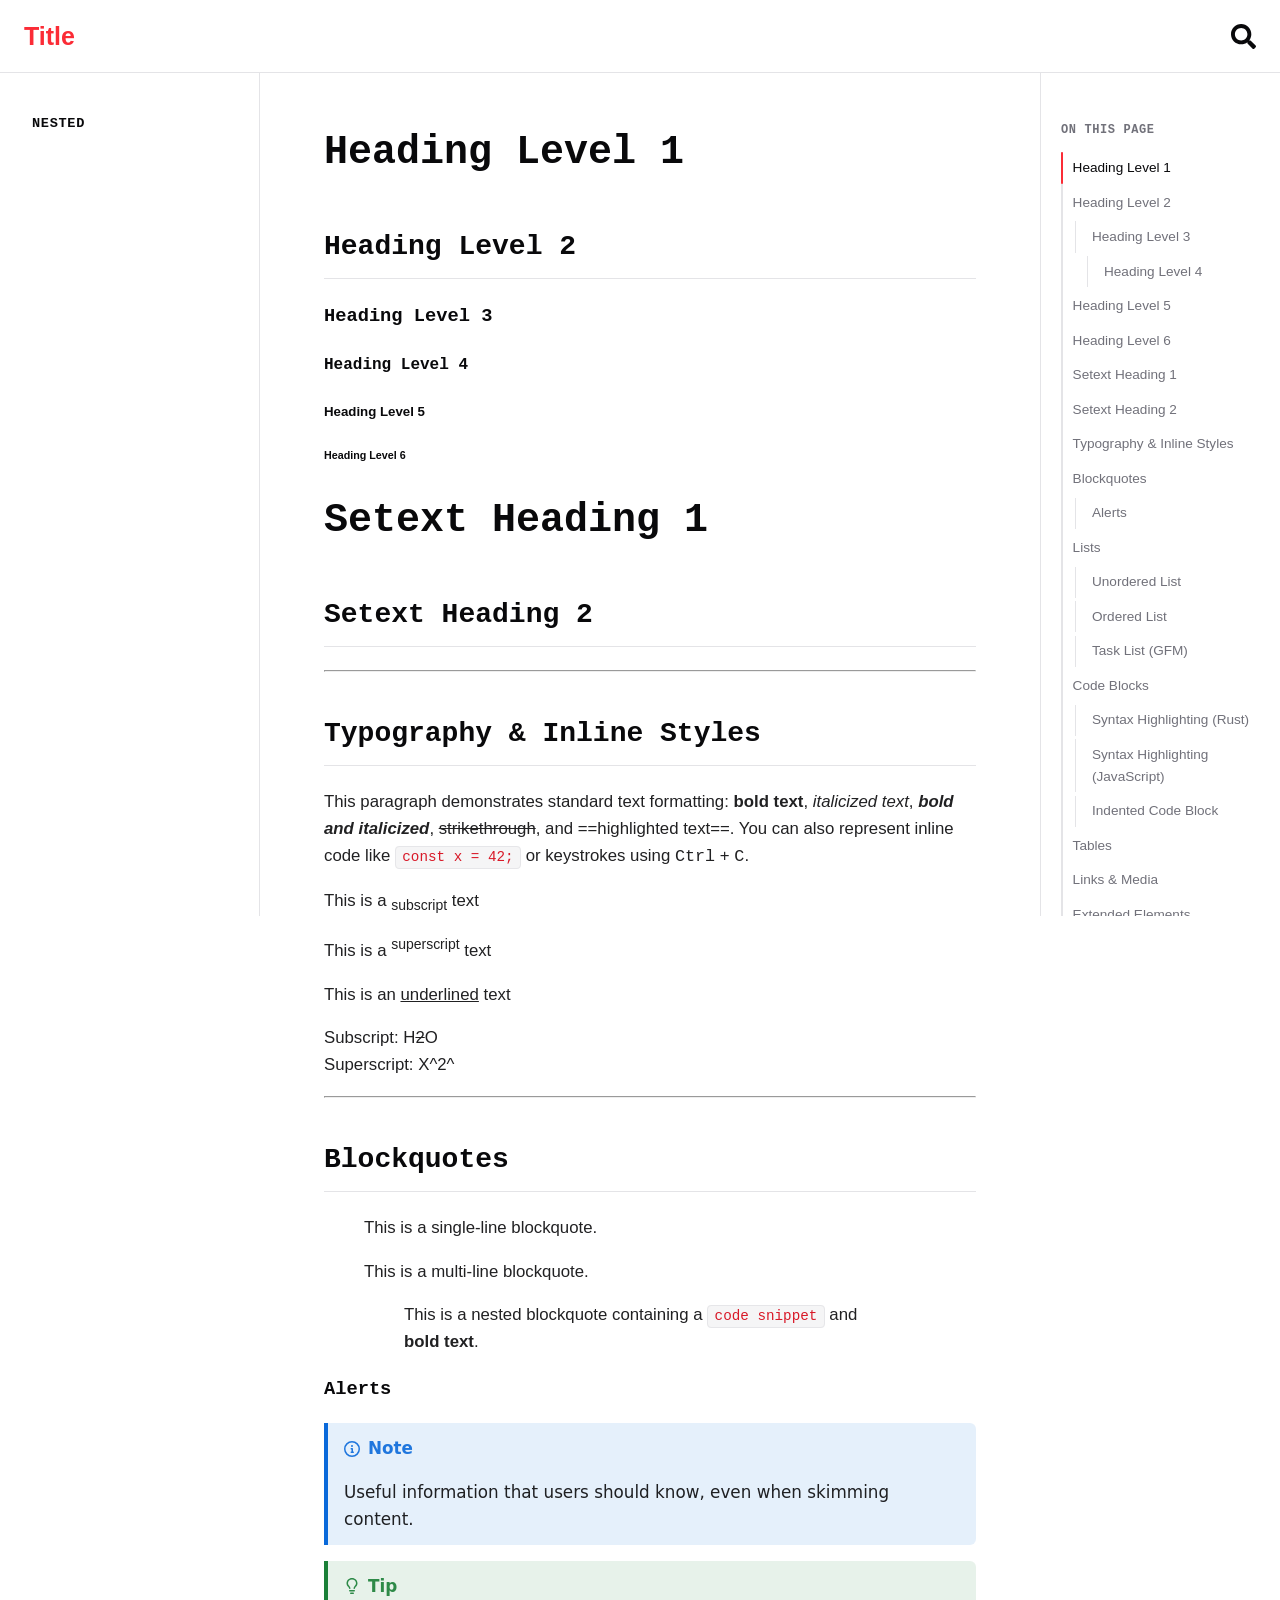
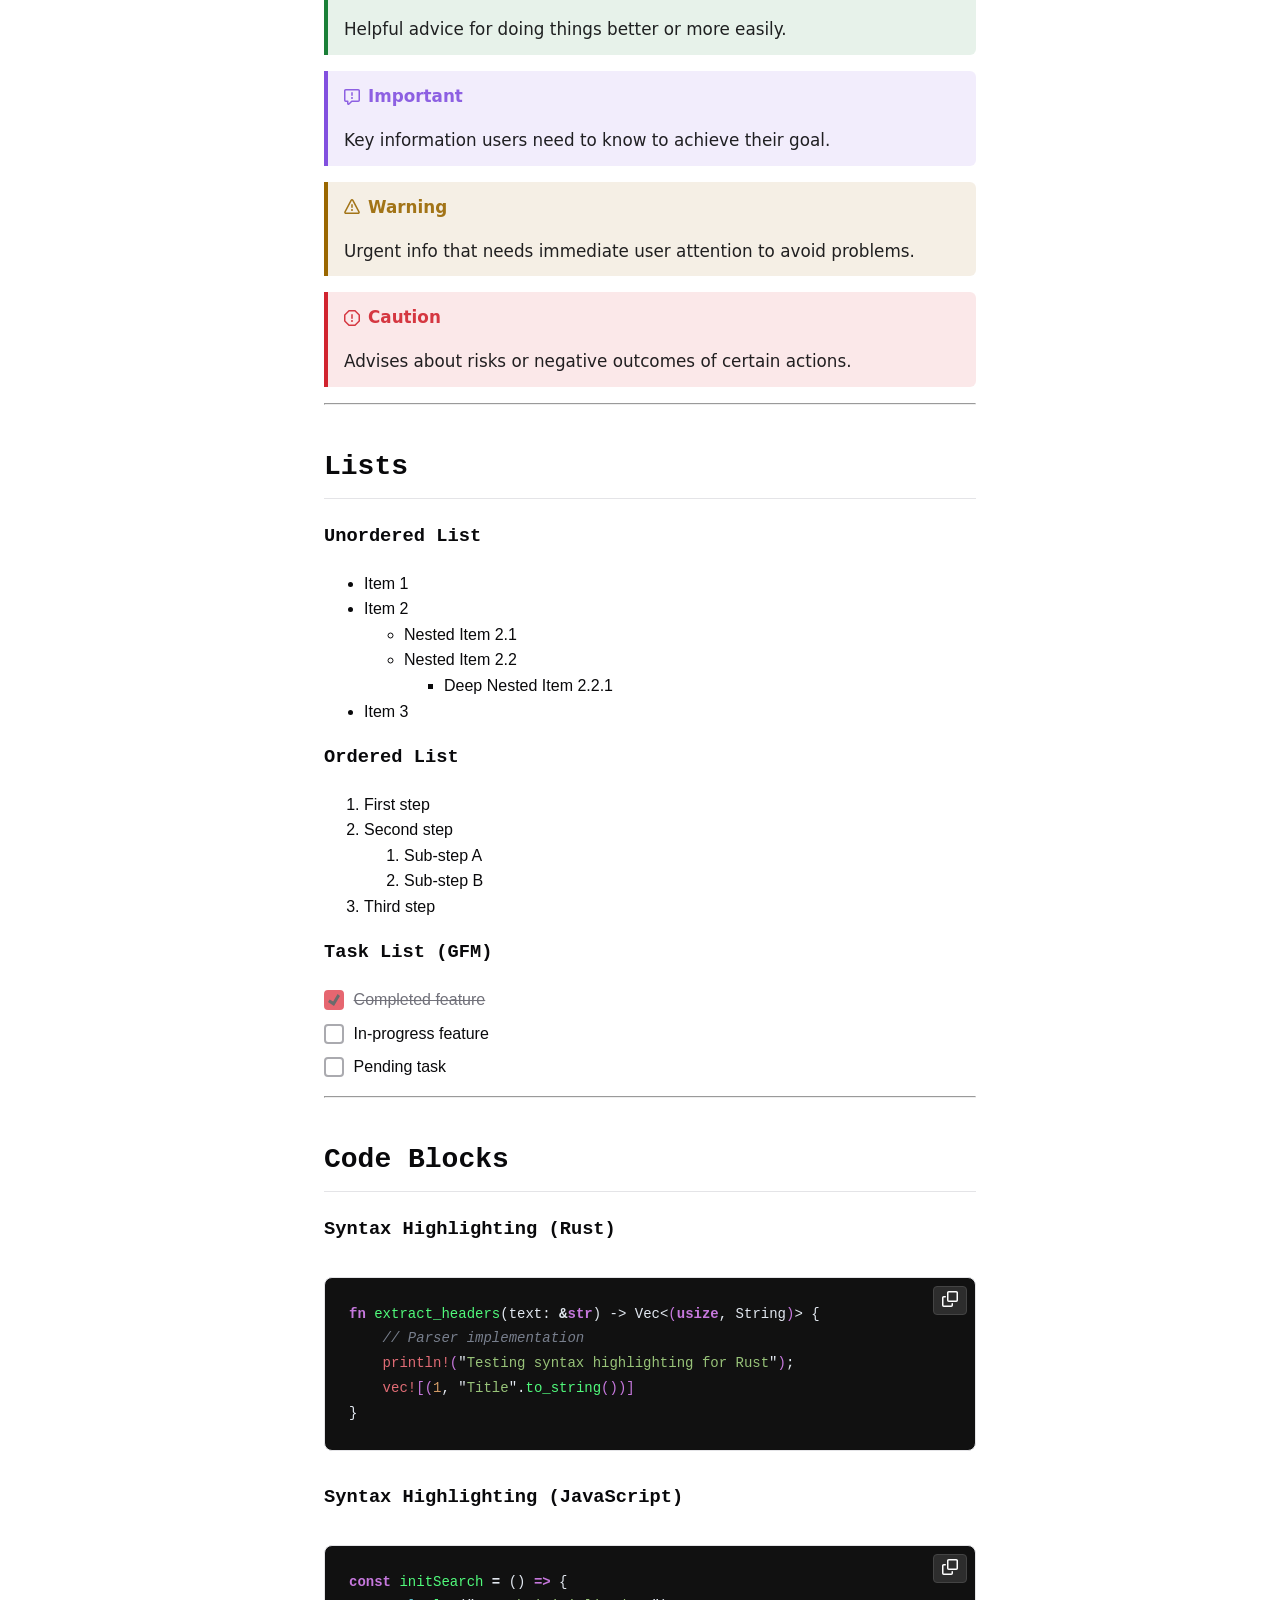
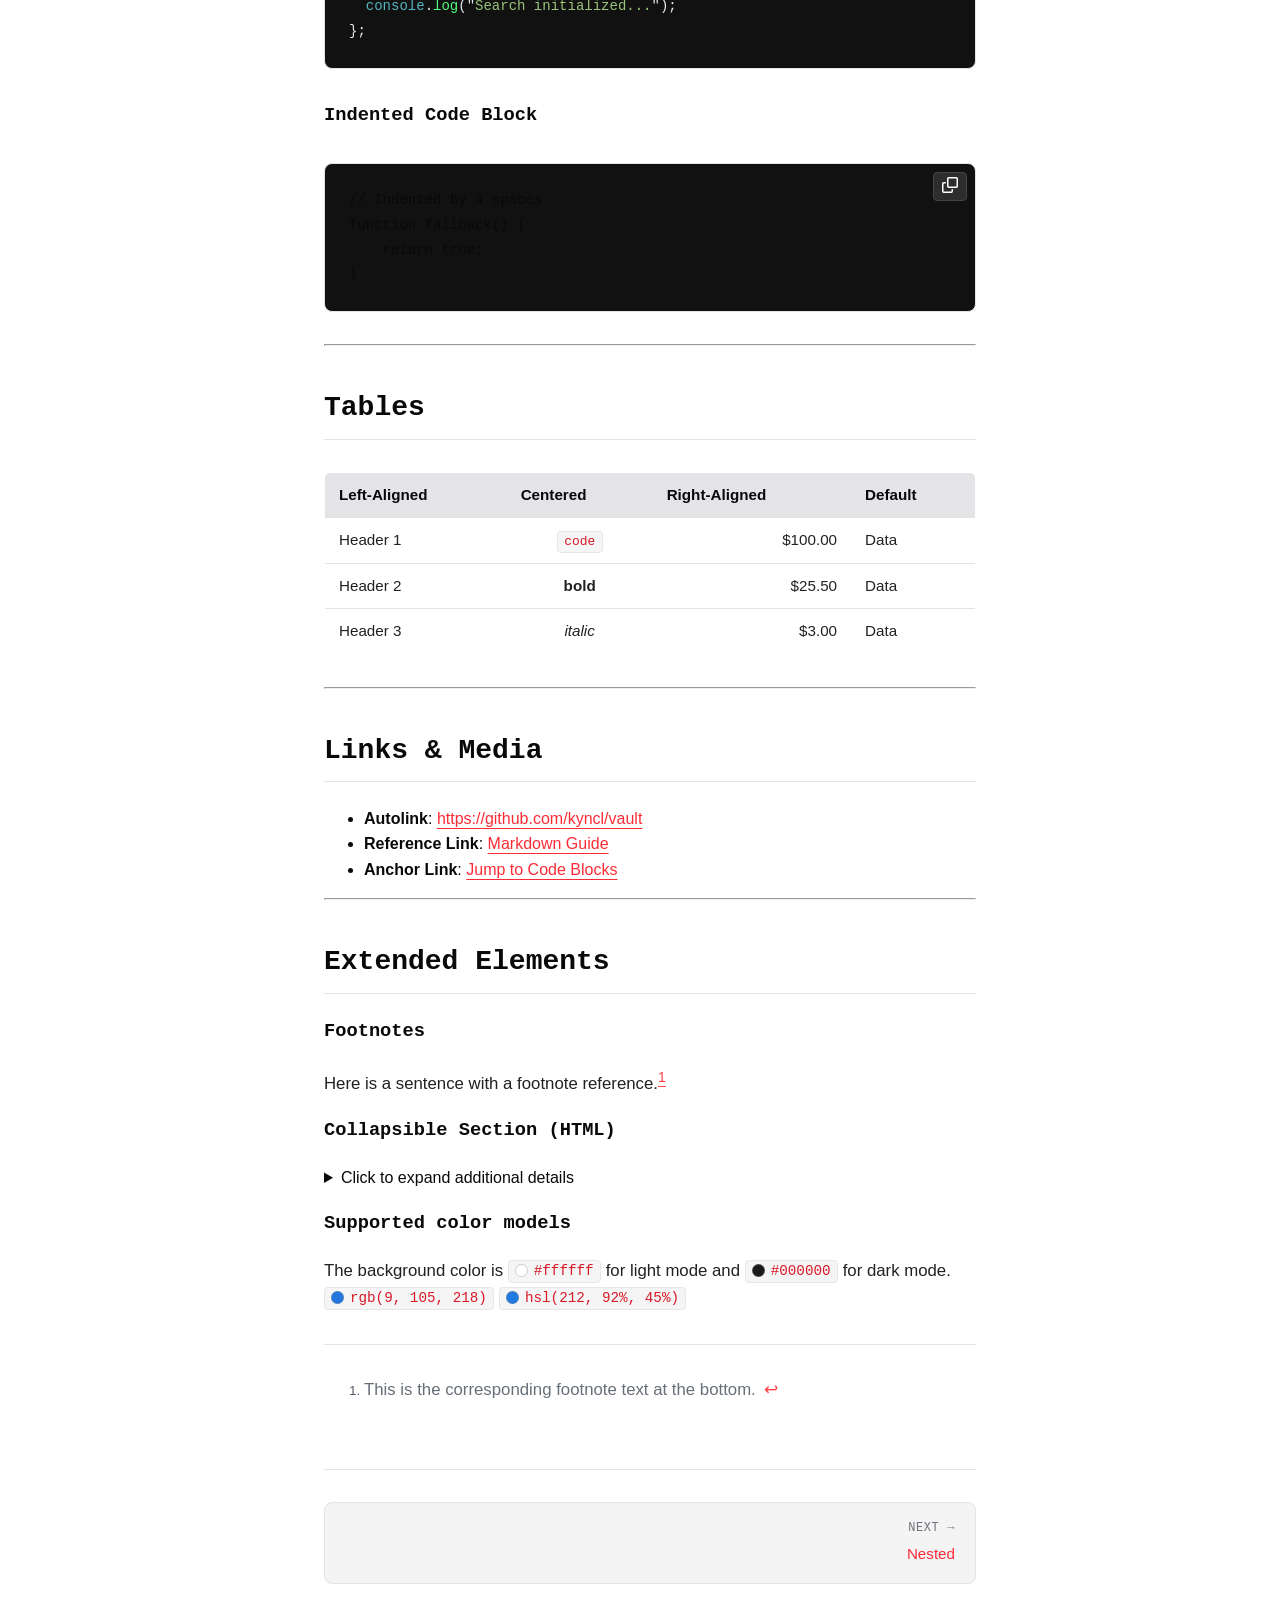
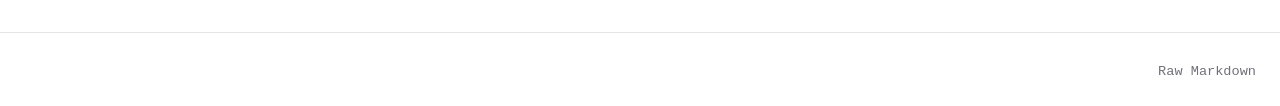
==== commit e7e22338: "feat: implement page ordering, markdown alerts, and color swatches     - Add custom sidebar ordering" ====
--- a/docs/html/index.html
+++ b/docs/html/index.html
@@ -1,4 +1,8 @@
-<!doctype html><html data-background-theme=standard data-radius-theme=standard data-theme=crimson lang=en><meta charset=UTF-8><meta content="width=device-width,initial-scale=1.0" name=viewport><title>Homepage</title><meta content="Part of documentation about index" name=description><link href=./icon.svg rel=icon type=image/x-icon><script>window.VAULT_SEARCH_INDEX=[{title:`index`,url:`index.html`,category:null,headers:[`Heading Level 1`,`Heading Level 2`,`Heading Level 3`,`Heading Level 4`,`Heading Level 5`,`Heading Level 6`,`Typography & Inline Styles`,`Blockquotes`,`Lists`,`Unordered List`,`Ordered List`,`Task List (GFM)`,`Code Blocks`,`Syntax Highlighting (Rust)`,`Syntax Highlighting (JavaScript)`,`Indented Code Block`,`Tables`,`Links & Media`,`Extended Elements`,`Footnotes`,`Collapsible Section (HTML)`]},{title:`other`,url:`other.html`,category:null,headers:[`Other file`]},{title:`index`,url:`nested/index.html`,category:`Nested`,headers:[`This is nested index.md`]},{title:`extra nested`,url:`nested/extra-nested.html`,category:`Nested`,headers:[`This is extra nested file`]}];</script><style>:root{--background:#fff;--foreground:#09090b;--muted:#71717a;--border:#e4e4e7;--card-bg:#f4f4f5;--accent:#e4e4e7;--hover-bg:#0000000a;--shadow-dropdown:0 10px 25px #00000014;--shadow-sidebar:4px 0 25px #00000014;--font-sans:-apple-system, BlinkMacSystemFont, "Segoe UI", Roboto, Helvetica, Arial, sans-serif;--font-code:"JetBrains Mono", monospace}@media (prefers-color-scheme:dark){:root{--background:#0a0a0a;--foreground:#f4f4f5;--muted:#a1a1aa;--border:#27272a;--card-bg:#121215;--accent:#27272a;--hover-bg:#ffffff0d;--shadow-dropdown:0 10px 25px #000000b3;--shadow-sidebar:4px 0 25px #000000b3}}*{box-sizing:border-box;scroll-behavior:smooth}body{background-color:var(--background);min-height:100vh;color:var(--foreground);font-family:var(--font-sans);grid-template:"header header header""sidebar content toc"1fr"footer footer footer"/260px minmax(0,1fr) 240px;margin:0;padding:0;line-height:1.6;display:grid}h1,h2,h3,h4{font-family:var(--font-code);color:var(--foreground);scroll-margin-top:2rem;font-weight:600}h1{margin-top:0;font-size:2.5rem}h2{border-bottom:1px solid var(--border);margin-top:2.5rem;padding-bottom:.5rem;font-size:1.75rem}p{opacity:.9;font-size:1.05rem}a{color:var(--foreground);text-decoration:underline;text-decoration-color:var(--border);text-underline-offset:4px;transition:color .2s,text-decoration-color .2s}main a{color:var(--main);text-decoration:underline;transition:all .4s}a:hover{color:var(--main-alt);text-decoration-color:var(--main-alt);transition:all .25s}pre,code{font-family:var(--font-code)}p code,li code,td code,blockquote code{white-space:nowrap;background-color:var(--card-bg);border:1px solid var(--border);border-radius:var(--radius-sm);color:var(--main-alt);padding:.15rem .4rem;font-size:.85em;transition:all .4s}pre{background-color:var(--card-bg);border:1px solid var(--border);border-radius:var(--radius-lg);margin:2rem 0;padding:1.5rem;position:relative;overflow-x:auto}pre code{color:var(--foreground);background-color:#0000;border:none;padding:0;font-size:.875rem}table{border-collapse:collapse;border:1px solid var(--border);border-radius:var(--radius-md);width:100%;margin:2rem 0;font-size:.95rem;overflow:hidden}th{background-color:var(--accent);color:var(--foreground);text-align:left;border-bottom:1px solid var(--border);padding:10px 14px;font-weight:600}td{border-bottom:1px solid var(--border);color:var(--foreground);opacity:.9;padding:10px 14px}tr:last-child td{border-bottom:none}:root{--background:#fff;--card-bg:#f4f4f5;--border:#e4e4e7;--accent:#e4e4e7}@media (prefers-color-scheme:dark){:root{--background:#121212;--card-bg:#1e1e1e;--border:#2c2c2c;--accent:#2c2c2c}}[data-background-theme=standard]{--background:#fff;--card-bg:#f4f4f5;--border:#e4e4e7;--accent:#e4e4e7}@media (prefers-color-scheme:dark){[data-background-theme=standard]{--background:#121212;--card-bg:#1e1e1e;--border:#2c2c2c;--accent:#2c2c2c}}[data-background-theme=comfy]{--background:#f4f4f5;--card-bg:#fff;--border:#e4e4e7;--accent:#e4e4e7}@media (prefers-color-scheme:dark){[data-background-theme=comfy]{--background:#18181b;--card-bg:#27272a;--border:#3f3f46;--accent:#3f3f46}}[data-background-theme=deep-black]{--background:#fff;--card-bg:#fff;--border:#d4d4d8;--accent:#d4d4d8}@media (prefers-color-scheme:dark){[data-background-theme=deep-black]{--background:#000;--card-bg:#0d0d0d;--border:#222;--accent:#222}}[data-background-theme=zen]{--background:#faf9f6;--card-bg:#fff;--border:#e8e6e1;--accent:#e8e6e1}@media (prefers-color-scheme:dark){[data-background-theme=zen]{--background:#1f1f1f;--card-bg:#303030;--border:#444;--accent:#444}}[data-background-theme=stone]{--background:#fafaf9;--card-bg:#fff;--border:#e7e5e4;--accent:#e7e5e4}@media (prefers-color-scheme:dark){[data-background-theme=stone]{--background:#1c1917;--card-bg:#292524;--border:#44403c;--accent:#44403c}}[data-background-theme=mauve]{--background:#fbf9fa;--card-bg:#fff;--border:#f0e6ee;--accent:#f0e6ee}@media (prefers-color-scheme:dark){[data-background-theme=mauve]{--background:#1d161e;--card-bg:#291f2b;--border:#3d2c40;--accent:#3d2c40}}[data-background-theme=olive]{--background:#fafaf8;--card-bg:#fff;--border:#eaeae2;--accent:#eaeae2}@media (prefers-color-scheme:dark){[data-background-theme=olive]{--background:#1d1d16;--card-bg:#2a2a20;--border:#3f3f31;--accent:#3f3f31}}[data-background-theme=mist]{--background:#f8fafc;--card-bg:#fff;--border:#e2e8f0;--accent:#e2e8f0}@media (prefers-color-scheme:dark){[data-background-theme=mist]{--background:#161b1d;--card-bg:#1e2427;--border:#2b3539;--accent:#2b3539}}[data-background-theme=taupe]{--background:#faf9f8;--card-bg:#fff;--border:#ede7e3;--accent:#ede7e3}@media (prefers-color-scheme:dark){[data-background-theme=taupe]{--background:#1d1816;--card-bg:#2a2220;--border:#3f3531;--accent:#3f3531}}.back-link{border-bottom:1px solid var(--border);background-color:var(--background);z-index:999;grid-area:header;align-items:center;gap:1rem;padding:1rem 1.5rem;display:flex;position:sticky;top:0;-webkit-transform:translate(0);transform:translate(0)}.nav-bar{justify-content:space-between;display:flex}.home-btn{color:var(--main);font-size:25px;font-weight:700;text-decoration:none;transition:color .25s,transform .45s}.home-btn:hover{color:var(--main-alt);transition:all .25s}.menu-toggle{cursor:pointer;background:0 0;border:none;flex-direction:column;justify-content:space-around;width:30px;height:25px;padding:0;display:none}.menu-toggle .icon-line{background-color:var(--foreground);border-radius:var(--radius-xs);width:100%;height:3px;transition:all .3s ease-in-out}.menu-toggle.open .icon-line:first-child{background-color:var(--main-alt);transition:all .4s;transform:translateY(8.5px)rotate(45deg)}.menu-toggle.open .icon-line:nth-child(2){opacity:0}.menu-toggle.open .icon-line:nth-child(3){background-color:var(--main-alt);transition:all .4s;transform:translateY(-8.5px)rotate(-45deg)}.search-btn{color:var(--foreground);cursor:pointer;background-color:#0000;border:none;justify-content:center;align-items:center;padding:0;font-size:25px;transition:color .3s;display:flex}.search-btn:hover{color:var(--main-alt);transition:all .25s}.search-box{z-index:50;flex-direction:column;gap:.75rem;width:100%;max-width:600px;padding:0 1.5rem;display:none;position:absolute;top:15vh;left:50%;transform:translate(-50%)}.search-box.active{display:flex}.search-box input{background-color:var(--card-bg);width:100%;color:var(--foreground);border:1px solid var(--border);border-radius:var(--radius-lg);font-size:1.25rem;font-family:var(--font-code);outline:none;padding:.85rem 1.25rem;transition:border-color .2s,box-shadow .2s}.search-box input:focus{border-color:var(--main);box-shadow:0 0 0 2px rgba(var(--main), .15);transition:all .25s}.search-suggestions{background-color:var(--card-bg);border:1px solid var(--border);border-radius:var(--radius-lg);box-shadow:var(--shadow-dropdown);flex-direction:column;gap:.25rem;padding:.5rem;display:flex}.search-suggestions button{color:var(--muted);text-align:left;border-radius:var(--radius-sm);cursor:pointer;font-family:var(--font-code);background:0 0;border:none;padding:.6rem .75rem;font-size:.9rem;transition:color .2s,background-color .2s}.search-suggestions button:hover{background-color:var(--hover-bg);color:var(--foreground)}.search-suggestions button.suggestion-item{text-transform:capitalize;justify-content:space-between;align-items:center;width:100%;display:flex}.search-suggestions button.suggestion-item.selected{background-color:var(--active-bg);color:var(--main-alt);transition:all .4s}body.sidebar-locked .search-btn,body.sidebar-locked .search-box{pointer-events:none;opacity:.4;user-select:none}.sidebar{overscroll-behavior:contain;border-right:1px solid var(--border);background-color:var(--background);grid-area:sidebar;height:calc(100dvh - 57px);padding:2rem 1.25rem;font-size:.9rem;position:sticky;top:57px;overflow-y:auto}.sidebar-section{margin-bottom:2rem}.sidebar-title{font-family:var(--font-code);text-transform:uppercase;letter-spacing:.05em;color:var(--foreground);justify-content:space-between;align-items:center;gap:.5rem;margin-bottom:.5rem;padding:.25rem .75rem;font-size:.85rem;font-weight:700;display:flex}.sidebar-title button{color:var(--foreground);cursor:pointer;border-radius:var(--radius-sm,4px);background-color:#0000;border:none;flex-shrink:0;justify-content:center;align-items:center;padding:.25rem;transition:color .2s,background-color .2s;display:inline-flex}.sidebar-title button:hover{color:var(--main);background-color:var(--hover-bg);transition:all .25s}a.sidebar-title-link,.sidebar-title-text{color:var(--foreground);flex-grow:1;align-items:center;gap:.4rem;padding:.25rem 0;text-decoration:none;transition:color .2s;display:flex}a.sidebar-title-link:after{opacity:.4;font-size:1rem;transition:transform .2s,opacity .2s,color .2s}a.sidebar-title-link:hover,a.sidebar-title-link:hover~button{color:var(--main);transition:all .25s}a.sidebar-title-link.active,a.sidebar-title-link.active~button{color:var(--main-alt);cursor:default;transition:all .4s}a.sidebar-title-link:not(.active):hover:before{opacity:1;color:var(--main);transition:all .25s;transform:translate(2px)}.sidebar-list{text-transform:capitalize;margin:0;padding:0;list-style:none}.sidebar-section .sidebar-list{margin-left:1.5rem}.sidebar-section .sidebar-list a:not(.active){border-left:1px solid var(--border);border-radius:0}.sidebar-item{margin:.25rem 0}.sidebar-link{border-radius:var(--radius-sm);color:var(--muted);padding:.4rem .75rem;text-decoration:none;transition:color .2s,background-color .2s;display:block}.sidebar-link:hover{color:var(--foreground);background-color:var(--hover-bg)}.sidebar-link.active{cursor:default;color:var(--foreground);background-color:var(--active-bg);border-left:2px solid var(--main);padding-left:calc(.75rem - 2px);font-weight:500;transition:all .4s}.sidebar-section.collapsed .sidebar-list{display:none}.sidebar-section.collapsed .sidebar-toggle svg{transform:rotate(-90deg)}.sidebar-toggle svg{transition:transform .2s}.doc-content{grid-area:content;width:100%;max-width:900px;margin:0 auto;padding:3rem 4rem}.toc-sidebar{overscroll-behavior:contain;border-left:1px solid var(--border);grid-area:toc;max-height:calc(100dvh - 57px);padding:3rem 1.25rem 5rem;font-size:.85rem;position:sticky;top:57px;overflow-y:auto}.toc-sidebar div:first-child{font-family:var(--font-code);text-transform:uppercase;letter-spacing:.05em;color:var(--muted);margin-bottom:.75rem;font-size:.75rem;font-weight:600}.toc-list{border-left:2px solid var(--border);flex-direction:column;gap:.2rem;margin:0;padding:0;list-style:none;display:flex;position:relative}.toc-list li{position:relative}.toc-link{color:var(--muted);border-radius:var(--radius-sm);padding:.3rem .6rem;font-size:.85rem;text-decoration:none;transition:color .2s,background-color .2s;display:block}.toc-link:hover{color:var(--foreground);background-color:var(--hover-bg)}.toc-item-h3{border-left:1px solid var(--border);margin-left:.75rem;padding-left:.4rem}.toc-item-h4{border-left:1px solid var(--border);margin-left:1.5rem;padding-left:.4rem}.toc-link.active{color:var(--foreground);font-weight:500}li.active:before{content:"";background-color:var(--main);border-radius:var(--radius-xs);width:2px;position:absolute;top:0;bottom:0}.toc-item.active:before{left:-2px}.toc-item-h3.active:before{left:calc(-.75rem - 2px)}.toc-item-h4.active:before{left:calc(-1.5rem - 2px)}.toc-mobile-toggle{z-index:25;border-radius:var(--radius-sm);cursor:pointer;color:var(--muted);background:0 0;border-color:#0000;padding:.5rem;transition:background-color .2s,color .2s;display:none;position:fixed;top:75px;right:1.25rem}.toc-mobile-toggle:hover,.toc-mobile-toggle:focus{background-color:var(--hover-bg);color:var(--foreground);transition:all .35s}.toc-mobile-toggle svg{width:20px;height:20px}.pagination-nav{border-top:1px solid var(--border);justify-content:space-between;gap:1rem;margin-top:4rem;padding-top:2rem;display:flex}.pagination-btn{background-color:var(--card-bg);border:1px solid var(--border);border-radius:var(--radius-lg);color:var(--foreground);flex-direction:column;flex:1;gap:.25rem;max-width:48%;padding:1rem 1.25rem;text-decoration:none;transition:border-color .2s,transform .2s;display:flex}.pagination-btn:only-child{max-width:100%}.pagination-btn:hover{border-color:var(--main);color:var(--foreground);transition:all .25s}.pagination-btn.next{text-align:right;align-items:flex-end}.pagination-label{font-family:var(--font-code);text-transform:uppercase;letter-spacing:.05em;color:var(--muted);font-size:.75rem}.pagination-title{color:var(--main);text-transform:capitalize;font-size:.95rem;font-weight:500;transition:all .4s}.raw-md{z-index:50;text-align:right;border-top:1px solid var(--border);background-color:var(--background);grid-area:footer;padding:1.5rem}.raw-md a{font-family:var(--font-code);color:var(--muted);font-size:.85rem;text-decoration:none;transition:color .2s}.raw-md a:hover{color:var(--foreground)}@media (width<=1200px){body{grid-template-columns:260px minmax(0,1fr);grid-template-areas:"header header""sidebar content""footer footer"}.doc-content{padding:3rem 4rem 3rem 2rem}.toc-mobile-toggle{cursor:pointer;flex-direction:column;align-items:flex-end;gap:5px;width:42px;padding:.75rem .5rem;transition:all .45s;display:flex;position:fixed;top:15em;right:.5rem;transform:translateY(-50%)}.toc-mini-line{background-color:var(--muted);border-radius:var(--radius-xs);height:2px;transition:background-color .2s,width .2s}.toc-mini-line.level-top{width:20px}.toc-mini-line.level-mid{width:12px}.toc-mini-line.level-low{width:6px}.toc-mini-line.active{background-color:var(--main);width:24px;transition:all .4s}.toc-mobile-toggle:hover .toc-mini-line:not(.active){background-color:var(--foreground)}.toc-sidebar{background-color:var(--background);border:1px solid var(--border);border-radius:var(--radius-sm);opacity:0;visibility:hidden;pointer-events:none;width:260px;height:auto;max-height:30rem;padding:1.5rem;transition:opacity .2s,transform .2s,visibility .2s;display:none;top:7em;right:4.5rem;transform:translate(20px);box-shadow:0 8px 24px #0003}.toc-sidebar.show-mobile{z-index:15;opacity:1!important;visibility:visible!important;pointer-events:auto!important;display:block!important;position:fixed!important;transform:translate(0)!important}.toc-mobile-bg{background-color:var(--background)}.doc-content{margin-top:65px;padding:1.5rem 4rem 1.5rem 1.5rem}.back-link{z-index:999;width:100%;position:fixed;top:0;left:0}}@media (width<=768px){body{grid-template-columns:1fr;grid-template-areas:"header""content""footer"}body.sidebar-open{overflow:hidden}.menu-toggle{display:flex}.sidebar-backdrop{backdrop-filter:blur(2px);z-index:900;opacity:0;visibility:hidden;background-color:#0009;width:100vw;height:100dvh;transition:opacity .3s,visibility .3s;position:fixed;top:0;left:0}body.sidebar-open .sidebar-backdrop{opacity:1;visibility:visible}.sidebar{z-index:910;background-color:var(--background);width:260px;height:100dvh;box-shadow:var(--shadow-sidebar);padding:calc(57px + 2rem) 1.25rem 2rem;transition:transform .3s cubic-bezier(.16,1,.3,1);display:block;position:fixed;top:0;left:0;transform:translate(-100%)}body.sidebar-open .sidebar{transform:translate(0)}}@media (width<=600px){body{display:block}.back-link{padding:.75rem 1rem}.doc-content{padding:1rem 4rem 1rem 1rem}h1{font-size:1.8rem}h2{font-size:1.4rem}.pagination-nav{flex-direction:column}.pagination-btn{max-width:100%;text-align:left!important;align-items:flex-start!important}}@media (width<=359px){table{display:block;overflow:auto}}:root,[data-radius-theme=standard]{--radius-lg:8px;--radius-md:6px;--radius-sm:4px;--radius-xs:2px}[data-radius-theme=brutalist]{--radius-lg:0px;--radius-md:0px;--radius-sm:0px;--radius-xs:0px}[data-radius-theme=rounded]{--radius-lg:16px;--radius-md:12px;--radius-sm:8px;--radius-xs:4px}:root,[data-theme=crimson]{--main:oklch(63.7% .237 25.331);--main-alt:oklch(53.7% .237 25.331);--active-bg:oklch(63.7% .237 25.331/.1)}@media (prefers-color-scheme:dark){:root,[data-theme=crimson]{--main:oklch(69.7% .237 25.331);--main-alt:oklch(79.7% .237 25.331);--active-bg:oklch(69.7% .237 25.331/.18)}}[data-theme=orange-red]{--main:oklch(64.6% .222 41.116);--main-alt:oklch(54.6% .222 41.116);--active-bg:oklch(64.6% .222 41.116/.1)}@media (prefers-color-scheme:dark){[data-theme=orange-red]{--main:oklch(70.6% .222 41.116);--main-alt:oklch(80.6% .222 41.116);--active-bg:oklch(70.6% .222 41.116/.18)}}[data-theme=orange]{--main:oklch(66.6% .179 58.318);--main-alt:oklch(56.6% .179 58.318);--active-bg:oklch(66.6% .179 58.318/.1)}@media (prefers-color-scheme:dark){[data-theme=orange]{--main:oklch(72.6% .179 58.318);--main-alt:oklch(82.6% .179 58.318);--active-bg:oklch(72.6% .179 58.318/.18)}}[data-theme=yellow]{--main:oklch(68.1% .162 75.834);--main-alt:oklch(58.1% .162 75.834);--active-bg:oklch(68.1% .162 75.834/.1)}@media (prefers-color-scheme:dark){[data-theme=yellow]{--main:oklch(74.1% .162 75.834);--main-alt:oklch(84.1% .162 75.834);--active-bg:oklch(74.1% .162 75.834/.18)}}[data-theme=green]{--main:oklch(64.8% .2 131.684);--main-alt:oklch(54.8% .2 131.684);--active-bg:oklch(64.8% .2 131.684/.1)}@media (prefers-color-scheme:dark){[data-theme=green]{--main:oklch(70.8% .2 131.684);--main-alt:oklch(80.8% .2 131.684);--active-bg:oklch(70.8% .2 131.684/.18)}}[data-theme=emerald]{--main:oklch(62.7% .194 149.214);--main-alt:oklch(52.7% .194 149.214);--active-bg:oklch(62.7% .194 149.214/.1)}@media (prefers-color-scheme:dark){[data-theme=emerald]{--main:oklch(68.7% .194 149.214);--main-alt:oklch(78.7% .194 149.214);--active-bg:oklch(68.7% .194 149.214/.18)}}[data-theme=teal]{--main:oklch(59.6% .145 163.225);--main-alt:oklch(49.6% .145 163.225);--active-bg:oklch(59.6% .145 163.225/.1)}@media (prefers-color-scheme:dark){[data-theme=teal]{--main:oklch(65.6% .145 163.225);--main-alt:oklch(75.6% .145 163.225);--active-bg:oklch(65.6% .145 163.225/.18)}}[data-theme=cyan]{--main:oklch(60% .118 184.704);--main-alt:oklch(50% .118 184.704);--active-bg:oklch(60% .118 184.704/.1)}@media (prefers-color-scheme:dark){[data-theme=cyan]{--main:oklch(66% .118 184.704);--main-alt:oklch(76% .118 184.704);--active-bg:oklch(66% .118 184.704/.18)}}[data-theme=blue]{--main:oklch(60.9% .126 221.723);--main-alt:oklch(50.9% .126 221.723);--active-bg:oklch(60.9% .126 221.723/.1)}@media (prefers-color-scheme:dark){[data-theme=blue]{--main:oklch(66.9% .126 221.723);--main-alt:oklch(76.9% .126 221.723);--active-bg:oklch(66.9% .126 221.723/.18)}}[data-theme=indigo]{--main:oklch(58.87% .2323 282.69);--main-alt:oklch(48.87% .2323 282.69);--active-bg:oklch(58.87% .2323 282.69/.1)}@media (prefers-color-scheme:dark){[data-theme=indigo]{--main:oklch(64.87% .2323 282.69);--main-alt:oklch(74.87% .2323 282.69);--active-bg:oklch(64.87% .2323 282.69/.18)}}[data-theme=purple]{--main:oklch(43.83% .2179 303.91);--main-alt:oklch(33.83% .2179 303.91);--active-bg:oklch(43.83% .2179 303.91/.1)}@media (prefers-color-scheme:dark){[data-theme=purple]{--main:oklch(49.83% .2179 303.91);--main-alt:oklch(59.83% .2179 303.91);--active-bg:oklch(49.83% .2179 303.91/.18)}}[data-theme=rose]{--main:oklch(58.6% .253 17.585);--main-alt:oklch(48.6% .253 17.585);--active-bg:oklch(58.6% .253 17.585/.1)}@media (prefers-color-scheme:dark){[data-theme=rose]{--main:oklch(64.6% .253 17.585);--main-alt:oklch(74.6% .253 17.585);--active-bg:oklch(64.6% .253 17.585/.18)}}[data-theme=silver]{--main:oklch(98.5% .002 247.839);--main-alt:oklch(88.5% .002 247.839);--active-bg:oklch(98.5% .002 247.839/.1)}@media (prefers-color-scheme:dark){[data-theme=silver]{--main:oklch(85% .002 247.839);--main-alt:oklch(95% .002 247.839);--active-bg:oklch(85% .002 247.839/.18)}}[data-theme=fuchsia]{--main:oklch(59.1% .293 322.896);--main-alt:oklch(49.1% .293 322.896);--active-bg:oklch(59.1% .293 322.896/.1)}@media (prefers-color-scheme:dark){[data-theme=fuchsia]{--main:oklch(65.1% .293 322.896);--main-alt:oklch(75.1% .293 322.896);--active-bg:oklch(65.1% .293 322.896/.18)}}[data-theme=pink]{--main:oklch(59.2% .249 .584);--main-alt:oklch(49.2% .249 .584);--active-bg:oklch(59.2% .249 .584/.1)}@media (prefers-color-scheme:dark){[data-theme=pink]{--main:oklch(65.2% .249 .584);--main-alt:oklch(75.2% .249 .584);--active-bg:oklch(65.2% .249 .584/.18)}}[data-theme=amber]{--main:oklch(62.5% .19 60.5);--main-alt:oklch(52.5% .19 60.5);--active-bg:oklch(62.5% .19 60.5/.1)}@media (prefers-color-scheme:dark){[data-theme=amber]{--main:oklch(69.5% .19 60.5);--main-alt:oklch(79.5% .19 60.5);--active-bg:oklch(69.5% .19 60.5/.18)}}[data-theme=lime]{--main:oklch(72% .21 128.5);--main-alt:oklch(62% .21 128.5);--active-bg:oklch(72% .21 128.5/.1)}@media (prefers-color-scheme:dark){[data-theme=lime]{--main:oklch(78% .21 128.5);--main-alt:oklch(86% .21 128.5);--active-bg:oklch(78% .21 128.5/.18)}}[data-theme=red]{--main:oklch(58% .25 24.5);--main-alt:oklch(48% .25 24.5);--active-bg:oklch(58% .25 24.5/.1)}@media (prefers-color-scheme:dark){[data-theme=red]{--main:oklch(64% .25 24.5);--main-alt:oklch(74% .25 24.5);--active-bg:oklch(64% .25 24.5/.18)}}[data-theme=sky]{--main:oklch(60% .15 235);--main-alt:oklch(50% .15 235);--active-bg:oklch(60% .15 235/.1)}@media (prefers-color-scheme:dark){[data-theme=sky]{--main:oklch(67% .15 235);--main-alt:oklch(77% .15 235);--active-bg:oklch(67% .15 235/.18)}}[data-theme=violet]{--main:oklch(52% .25 295);--main-alt:oklch(42% .25 295);--active-bg:oklch(52% .25 295/.1)}@media (prefers-color-scheme:dark){[data-theme=violet]{--main:oklch(59% .25 295);--main-alt:oklch(69% .25 295);--active-bg:oklch(59% .25 295/.18)}}</style><link onload="this.media='all'" href=css/lazy__syntax-highlighting.css media=print rel=stylesheet><script>// 1. Code Block Copy Buttons
+<!doctype html><html data-background-theme=standard data-radius-theme=standard data-theme=crimson lang=en><meta charset=UTF-8><meta content="width=device-width,initial-scale=1.0" name=viewport><title>Homepage</title><meta content="Part of documentation about index" name=description><link href=./icon.svg rel=icon type=image/x-icon><script>window.VAULT_SEARCH_INDEX=[{title:`index`,url:`index.html`,category:null,headers:[`Heading Level 1`,`Heading Level 2`,`Heading Level 3`,`Heading Level 4`,`Heading Level 5`,`Heading Level 6`,`Typography & Inline Styles`,`Blockquotes`,`Alerts`,`Lists`,`Unordered List`,`Ordered List`,`Task List (GFM)`,`Code Blocks`,`Syntax Highlighting (Rust)`,`Syntax Highlighting (JavaScript)`,`Indented Code Block`,`Tables`,`Links & Media`,`Extended Elements`,`Footnotes`,`Collapsible Section (HTML)`,`Supported color models`]},{title:`index`,url:`nested/index.html`,category:`Nested`,headers:[`This is nested index.md`]}];</script><style>:root{--background:#fff;--foreground:#09090b;--muted:#71717a;--border:#e4e4e7;--card-bg:#f4f4f5;--accent:#e4e4e7;--hover-bg:#0000000a;--shadow-dropdown:0 10px 25px #00000014;--shadow-sidebar:4px 0 25px #00000014;--font-sans:-apple-system, BlinkMacSystemFont, "Segoe UI", Roboto, Helvetica, Arial, sans-serif;--font-code:"JetBrains Mono", monospace}@media (prefers-color-scheme:dark){:root{--background:#0a0a0a;--foreground:#f4f4f5;--muted:#a1a1aa;--border:#27272a;--card-bg:#121215;--accent:#27272a;--hover-bg:#ffffff0d;--shadow-dropdown:0 10px 25px #000000b3;--shadow-sidebar:4px 0 25px #000000b3}}*{box-sizing:border-box;scroll-behavior:smooth}body{background-color:var(--background);min-height:100vh;color:var(--foreground);font-family:var(--font-sans);grid-template:"header header header""sidebar content toc"1fr"footer footer footer"/260px minmax(0,1fr) 240px;margin:0;padding:0;line-height:1.6;display:grid}h1,h2,h3,h4{font-family:var(--font-code);color:var(--foreground);scroll-margin-top:2rem;font-weight:600}h1{margin-top:0;font-size:2.5rem}h2{border-bottom:1px solid var(--border);margin-top:2.5rem;padding-bottom:.5rem;font-size:1.75rem}p{opacity:.9;font-size:1.05rem}a{color:var(--foreground);text-decoration:underline;text-decoration-color:var(--border);text-underline-offset:4px;transition:color .2s,text-decoration-color .2s}main a{color:var(--main);text-decoration:underline;transition:all .4s}a:hover{color:var(--main-alt);text-decoration-color:var(--main-alt);transition:all .25s}pre,code{font-family:var(--font-code)}p code,li code,td code,blockquote code{white-space:nowrap;background-color:var(--card-bg);border:1px solid var(--border);border-radius:var(--radius-sm);color:var(--main-alt);padding:.15rem .4rem;font-size:.85em;transition:all .4s}pre{background-color:var(--card-bg);border:1px solid var(--border);border-radius:var(--radius-lg);margin:2rem 0;padding:1.5rem;position:relative;overflow-x:auto}pre code{color:var(--foreground);background-color:#0000;border:none;padding:0;font-size:.875rem}table{border-collapse:collapse;border:1px solid var(--border);border-radius:var(--radius-md);width:100%;margin:2rem 0;font-size:.95rem;overflow:hidden}th{background-color:var(--accent);color:var(--foreground);text-align:left;border-bottom:1px solid var(--border);padding:10px 14px;font-weight:600}td{border-bottom:1px solid var(--border);color:var(--foreground);opacity:.9;padding:10px 14px}tr:last-child td{border-bottom:none}ul:has(>li input[type=checkbox]),.contains-task-list{padding-left:0;list-style:none}li:has(>input[type=checkbox]),.task-list-item{align-items:flex-start;gap:.6rem;margin-bottom:.5rem;line-height:1.6;display:flex}input[type=checkbox]{-webkit-appearance:none;appearance:none;border:2px solid var(--muted);border-radius:var(--radius-sm,4px);cursor:pointer;background-color:#0000;flex-shrink:0;place-content:center;width:1.25rem;height:1.25rem;margin:.2rem 0 0;transition:background-color .25s,border-color .25s,box-shadow .25s;display:grid}input[type=checkbox]:hover:not(:disabled){border-color:var(--main)}input[type=checkbox]:focus-visible{border-color:var(--main);box-shadow:0 0 0 2px rgba(var(--main), .15);outline:none}input[type=checkbox]:before{content:"";clip-path:polygon(14% 44%,0 65%,50% 100%,100% 16%,80% 0%,43% 62%);background-color:var(--foreground);width:.75rem;height:.75rem;transition:transform .25s cubic-bezier(.4,0,.2,1);transform:scale(0)}input[type=checkbox]:checked{background-color:var(--main-alt);border-color:var(--main-alt)}input[type=checkbox]:checked:before{transform:scale(1)}input[type=checkbox]:disabled{cursor:not-allowed;opacity:.6}li:has(>input[type=checkbox]:checked){color:var(--muted);text-decoration:line-through;transition:color .25s}:root{--background:#fff;--card-bg:#f4f4f5;--border:#e4e4e7;--accent:#e4e4e7}@media (prefers-color-scheme:dark){:root{--background:#121212;--card-bg:#1e1e1e;--border:#2c2c2c;--accent:#2c2c2c}}[data-background-theme=standard]{--background:#fff;--card-bg:#f4f4f5;--border:#e4e4e7;--accent:#e4e4e7}@media (prefers-color-scheme:dark){[data-background-theme=standard]{--background:#121212;--card-bg:#1e1e1e;--border:#2c2c2c;--accent:#2c2c2c}}[data-background-theme=comfy]{--background:#f4f4f5;--card-bg:#fff;--border:#e4e4e7;--accent:#e4e4e7}@media (prefers-color-scheme:dark){[data-background-theme=comfy]{--background:#18181b;--card-bg:#27272a;--border:#3f3f46;--accent:#3f3f46}}[data-background-theme=deep-black]{--background:#fff;--card-bg:#fff;--border:#d4d4d8;--accent:#d4d4d8}@media (prefers-color-scheme:dark){[data-background-theme=deep-black]{--background:#000;--card-bg:#0d0d0d;--border:#222;--accent:#222}}[data-background-theme=zen]{--background:#faf9f6;--card-bg:#fff;--border:#e8e6e1;--accent:#e8e6e1}@media (prefers-color-scheme:dark){[data-background-theme=zen]{--background:#1f1f1f;--card-bg:#303030;--border:#444;--accent:#444}}[data-background-theme=stone]{--background:#fafaf9;--card-bg:#fff;--border:#e7e5e4;--accent:#e7e5e4}@media (prefers-color-scheme:dark){[data-background-theme=stone]{--background:#1c1917;--card-bg:#292524;--border:#44403c;--accent:#44403c}}[data-background-theme=mauve]{--background:#fbf9fa;--card-bg:#fff;--border:#f0e6ee;--accent:#f0e6ee}@media (prefers-color-scheme:dark){[data-background-theme=mauve]{--background:#1d161e;--card-bg:#291f2b;--border:#3d2c40;--accent:#3d2c40}}[data-background-theme=olive]{--background:#fafaf8;--card-bg:#fff;--border:#eaeae2;--accent:#eaeae2}@media (prefers-color-scheme:dark){[data-background-theme=olive]{--background:#1d1d16;--card-bg:#2a2a20;--border:#3f3f31;--accent:#3f3f31}}[data-background-theme=mist]{--background:#f8fafc;--card-bg:#fff;--border:#e2e8f0;--accent:#e2e8f0}@media (prefers-color-scheme:dark){[data-background-theme=mist]{--background:#161b1d;--card-bg:#1e2427;--border:#2b3539;--accent:#2b3539}}[data-background-theme=taupe]{--background:#faf9f8;--card-bg:#fff;--border:#ede7e3;--accent:#ede7e3}@media (prefers-color-scheme:dark){[data-background-theme=taupe]{--background:#1d1816;--card-bg:#2a2220;--border:#3f3531;--accent:#3f3531}}.back-link{border-bottom:1px solid var(--border);background-color:var(--background);z-index:999;grid-area:header;align-items:center;gap:1rem;padding:1rem 1.5rem;display:flex;position:sticky;top:0;-webkit-transform:translate(0);transform:translate(0)}.nav-bar{justify-content:space-between;display:flex}.home-btn{color:var(--main);font-size:25px;font-weight:700;text-decoration:none;transition:color .25s,transform .45s}.home-btn:hover{color:var(--main-alt);transition:all .25s}.menu-toggle{cursor:pointer;background:0 0;border:none;flex-direction:column;justify-content:space-around;width:30px;height:25px;padding:0;display:none}.menu-toggle .icon-line{background-color:var(--foreground);border-radius:var(--radius-xs);width:100%;height:3px;transition:all .3s ease-in-out}.menu-toggle.open .icon-line:first-child{background-color:var(--main-alt);transition:all .4s;transform:translateY(8.5px)rotate(45deg)}.menu-toggle.open .icon-line:nth-child(2){opacity:0}.menu-toggle.open .icon-line:nth-child(3){background-color:var(--main-alt);transition:all .4s;transform:translateY(-8.5px)rotate(-45deg)}.search-btn{color:var(--foreground);cursor:pointer;background-color:#0000;border:none;justify-content:center;align-items:center;padding:0;font-size:25px;transition:color .3s;display:flex}.search-btn:hover{color:var(--main-alt);transition:all .25s}.search-box{z-index:50;flex-direction:column;gap:.75rem;width:100%;max-width:600px;padding:0 1.5rem;display:none;position:absolute;top:15vh;left:50%;transform:translate(-50%)}.search-box.active{display:flex}.search-box input{background-color:var(--card-bg);width:100%;color:var(--foreground);border:1px solid var(--border);border-radius:var(--radius-lg);font-size:1.25rem;font-family:var(--font-code);outline:none;padding:.85rem 1.25rem;transition:border-color .2s,box-shadow .2s}.search-box input:focus{border-color:var(--main);box-shadow:0 0 0 2px rgba(var(--main), .15);transition:all .25s}.search-suggestions{background-color:var(--card-bg);border:1px solid var(--border);border-radius:var(--radius-lg);box-shadow:var(--shadow-dropdown);flex-direction:column;gap:.25rem;padding:.5rem;display:flex}.search-suggestions button{color:var(--muted);text-align:left;border-radius:var(--radius-sm);cursor:pointer;font-family:var(--font-code);background:0 0;border:none;padding:.6rem .75rem;font-size:.9rem;transition:color .2s,background-color .2s}.search-suggestions button:hover{background-color:var(--hover-bg);color:var(--foreground)}.search-suggestions button.suggestion-item{text-transform:capitalize;justify-content:space-between;align-items:center;width:100%;display:flex}.search-suggestions button.suggestion-item.selected{background-color:var(--active-bg);color:var(--main-alt);transition:all .4s}body.sidebar-locked .search-btn,body.sidebar-locked .search-box{pointer-events:none;opacity:.4;user-select:none}.sidebar{overscroll-behavior:contain;border-right:1px solid var(--border);background-color:var(--background);grid-area:sidebar;height:calc(100dvh - 57px);padding:2rem 1.25rem;font-size:.9rem;position:sticky;top:57px;overflow-y:auto}.sidebar-section{margin-bottom:.25rem}.sidebar-title{font-family:var(--font-code);text-transform:uppercase;letter-spacing:.05em;color:var(--foreground);justify-content:space-between;align-items:center;gap:.5rem;margin-bottom:.5rem;padding:.25rem .75rem;font-size:.85rem;font-weight:700;display:flex}.sidebar-title button{color:var(--foreground);cursor:pointer;border-radius:var(--radius-sm,4px);background-color:#0000;border:none;flex-shrink:0;justify-content:center;align-items:center;padding:.25rem;transition:color .2s,background-color .2s;display:inline-flex}.sidebar-title button:hover{color:var(--main);background-color:var(--hover-bg);transition:all .25s}a.sidebar-title-link,.sidebar-title-text{color:var(--foreground);flex-grow:1;align-items:center;gap:.4rem;padding:.25rem 0;text-decoration:none;transition:color .2s;display:flex}a.sidebar-title-link:after{opacity:.4;font-size:1rem;transition:transform .2s,opacity .2s,color .2s}a.sidebar-title-link:hover,a.sidebar-title-link:hover~button{color:var(--main);transition:all .25s}a.sidebar-title-link.active,a.sidebar-title-link.active~button{color:var(--main-alt);cursor:default;transition:all .4s}a.sidebar-title-link:not(.active):hover:before{opacity:1;color:var(--main);transition:all .25s;transform:translate(2px)}.sidebar-list{text-transform:capitalize;margin:0;padding:0;list-style:none}.sidebar-section .sidebar-list{margin-left:1.5rem}.sidebar-section .sidebar-list a:not(.active){border-left:1px solid var(--border);border-radius:0}.sidebar-item{margin:.25rem 0}.sidebar-link{border-radius:var(--radius-sm);color:var(--muted);padding:.4rem .75rem;text-decoration:none;transition:color .2s,background-color .2s;display:block}.sidebar-link:hover{color:var(--foreground);background-color:var(--hover-bg)}.sidebar-link.active{cursor:default;color:var(--foreground);background-color:var(--active-bg);border-left:2px solid var(--main);padding-left:calc(.75rem - 2px);font-weight:500;transition:all .4s}.sidebar-section.collapsed .sidebar-list{display:none}.sidebar-section.collapsed .sidebar-toggle svg{transform:rotate(-90deg)}.sidebar-toggle svg{transition:transform .2s}.doc-content{grid-area:content;width:100%;max-width:900px;margin:0 auto;padding:3rem 4rem}.toc-sidebar{overscroll-behavior:contain;border-left:1px solid var(--border);grid-area:toc;max-height:calc(100dvh - 57px);padding:3rem 1.25rem 5rem;font-size:.85rem;position:sticky;top:57px;overflow-y:auto}.toc-sidebar div:first-child{font-family:var(--font-code);text-transform:uppercase;letter-spacing:.05em;color:var(--muted);margin-bottom:.75rem;font-size:.75rem;font-weight:600}.toc-list{border-left:2px solid var(--border);flex-direction:column;gap:.2rem;margin:0;padding:0;list-style:none;display:flex;position:relative}.toc-list li{position:relative}.toc-link{color:var(--muted);border-radius:var(--radius-sm);padding:.3rem .6rem;font-size:.85rem;text-decoration:none;transition:color .2s,background-color .2s;display:block}.toc-link:hover{color:var(--foreground);background-color:var(--hover-bg)}.toc-item-h3{border-left:1px solid var(--border);margin-left:.75rem;padding-left:.4rem}.toc-item-h4{border-left:1px solid var(--border);margin-left:1.5rem;padding-left:.4rem}.toc-link.active{color:var(--foreground);font-weight:500}li.active:before{content:"";background-color:var(--main);border-radius:var(--radius-xs);width:2px;position:absolute;top:0;bottom:0}.toc-item.active:before{left:-2px}.toc-item-h3.active:before{left:calc(-.75rem - 2px)}.toc-item-h4.active:before{left:calc(-1.5rem - 2px)}.toc-mobile-toggle{z-index:25;border-radius:var(--radius-sm);cursor:pointer;color:var(--muted);background:0 0;border-color:#0000;padding:.5rem;transition:background-color .2s,color .2s;display:none;position:fixed;top:75px;right:1.25rem}.toc-mobile-toggle:hover,.toc-mobile-toggle:focus{background-color:var(--hover-bg);color:var(--foreground);transition:all .35s}.toc-mobile-toggle svg{width:20px;height:20px}.pagination-nav{border-top:1px solid var(--border);justify-content:space-between;gap:1rem;margin-top:4rem;padding-top:2rem;display:flex}.pagination-btn{background-color:var(--card-bg);border:1px solid var(--border);border-radius:var(--radius-lg);color:var(--foreground);flex-direction:column;flex:1;gap:.25rem;max-width:48%;padding:1rem 1.25rem;text-decoration:none;transition:border-color .2s,transform .2s;display:flex}.pagination-btn:only-child{max-width:100%}.pagination-btn:hover{border-color:var(--main);color:var(--foreground);transition:all .25s}.pagination-btn.next{text-align:right;align-items:flex-end}.pagination-label{font-family:var(--font-code);text-transform:uppercase;letter-spacing:.05em;color:var(--muted);font-size:.75rem}.pagination-title{color:var(--main);text-transform:capitalize;font-size:.95rem;font-weight:500;transition:all .4s}.raw-md{z-index:50;text-align:right;border-top:1px solid var(--border);background-color:var(--background);grid-area:footer;padding:1.5rem}.raw-md a{font-family:var(--font-code);color:var(--muted);font-size:.85rem;text-decoration:none;transition:color .2s}.raw-md a:hover{color:var(--foreground)}@media (width<=1200px){body{grid-template-columns:260px minmax(0,1fr);grid-template-areas:"header header""sidebar content""footer footer"}.doc-content{padding:3rem 4rem 3rem 2rem}.toc-mobile-toggle{cursor:pointer;flex-direction:column;align-items:flex-end;gap:5px;width:42px;padding:.75rem .5rem;transition:all .45s;display:flex;position:fixed;top:15em;right:.5rem;transform:translateY(-50%)}.toc-mini-line{background-color:var(--muted);border-radius:var(--radius-xs);height:2px;transition:background-color .2s,width .2s}.toc-mini-line.level-top{width:20px}.toc-mini-line.level-mid{width:12px}.toc-mini-line.level-low{width:6px}.toc-mini-line.active{background-color:var(--main);width:24px;transition:all .4s}.toc-mobile-toggle:hover .toc-mini-line:not(.active){background-color:var(--foreground)}.toc-sidebar{background-color:var(--background);border:1px solid var(--border);border-radius:var(--radius-sm);opacity:0;visibility:hidden;pointer-events:none;width:260px;height:auto;max-height:30rem;padding:1.5rem;transition:opacity .2s,transform .2s,visibility .2s;display:none;top:7em;right:4.5rem;transform:translate(20px);box-shadow:0 8px 24px #0003}.toc-sidebar.show-mobile{z-index:15;opacity:1!important;visibility:visible!important;pointer-events:auto!important;display:block!important;position:fixed!important;transform:translate(0)!important}.toc-mobile-bg{background-color:var(--background)}.doc-content{margin-top:65px;padding:1.5rem 4rem 1.5rem 1.5rem}.back-link{z-index:999;width:100%;position:fixed;top:0;left:0}}@media (width<=768px){body{grid-template-columns:1fr;grid-template-areas:"header""content""footer"}body.sidebar-open{overflow:hidden}.menu-toggle{display:flex}.sidebar-backdrop{backdrop-filter:blur(2px);z-index:900;opacity:0;visibility:hidden;background-color:#0009;width:100vw;height:100dvh;transition:opacity .3s,visibility .3s;position:fixed;top:0;left:0}body.sidebar-open .sidebar-backdrop{opacity:1;visibility:visible}.sidebar{z-index:910;background-color:var(--background);width:260px;height:100dvh;box-shadow:var(--shadow-sidebar);padding:calc(57px + 2rem) 1.25rem 2rem;transition:transform .3s cubic-bezier(.16,1,.3,1);display:block;position:fixed;top:0;left:0;transform:translate(-100%)}body.sidebar-open .sidebar{transform:translate(0)}}@media (width<=600px){body{display:block}.back-link{padding:.75rem 1rem}.doc-content{padding:1rem 4rem 1rem 1rem}h1{font-size:1.8rem}h2{font-size:1.4rem}.pagination-nav{flex-direction:column}.pagination-btn{max-width:100%;text-align:left!important;align-items:flex-start!important}}@media (width<=359px){table{display:block;overflow:auto}}.markdown-alert{border-left:4px solid;border-radius:0 6px 6px 0;margin-bottom:16px;padding:12px 16px;font-family:system-ui,sans-serif}.markdown-alert .alert-title{align-items:center;gap:8px;margin-top:0;margin-bottom:8px;font-weight:600;display:flex}.markdown-alert p:last-child{margin-bottom:0}.markdown-alert-note{background-color:#0969da1a;border-color:#0969da}.markdown-alert-note .alert-title{color:#0969da}.markdown-alert-tip{background-color:#1a7f371a;border-color:#1a7f37}.markdown-alert-tip .alert-title{color:#1a7f37}.markdown-alert-important{background-color:#8250df1a;border-color:#8250df}.markdown-alert-important .alert-title{color:#8250df}.markdown-alert-warning{background-color:#9a67001a;border-color:#9a6700}.markdown-alert-warning .alert-title{color:#9a6700}.markdown-alert-caution{background-color:#d1242f1a;border-color:#d1242f}.markdown-alert-caution .alert-title{color:#d1242f}.color-swatch{vertical-align:baseline;border:1px solid #80808066;border-radius:50%;width:.9em;height:.9em;margin-bottom:-.1em;margin-right:.4em;display:inline-block}section.footnotes{border-top:1px solid var(--border-color,#e1e4e8);color:var(--text-muted,#57606a);margin-top:2rem;padding-top:1rem;font-size:.85em}a[data-footnote-ref],section.footnotes li{scroll-margin-top:80px}section.footnotes h2.sr-only{clip:rect(0, 0, 0, 0);border:0;width:1px;height:1px;margin:-1px;padding:0;position:absolute;overflow:hidden}.data-footnote-backref{margin-left:.25rem;font-family:monospace;text-decoration:none}:root,[data-radius-theme=standard]{--radius-lg:8px;--radius-md:6px;--radius-sm:4px;--radius-xs:2px}[data-radius-theme=brutalist]{--radius-lg:0px;--radius-md:0px;--radius-sm:0px;--radius-xs:0px}[data-radius-theme=rounded]{--radius-lg:16px;--radius-md:12px;--radius-sm:8px;--radius-xs:4px}:root,[data-theme=crimson]{--main:oklch(63.7% .237 25.331);--main-alt:oklch(53.7% .237 25.331);--active-bg:oklch(63.7% .237 25.331/.1)}@media (prefers-color-scheme:dark){:root,[data-theme=crimson]{--main:oklch(69.7% .237 25.331);--main-alt:oklch(79.7% .237 25.331);--active-bg:oklch(69.7% .237 25.331/.18)}}[data-theme=orange-red]{--main:oklch(64.6% .222 41.116);--main-alt:oklch(54.6% .222 41.116);--active-bg:oklch(64.6% .222 41.116/.1)}@media (prefers-color-scheme:dark){[data-theme=orange-red]{--main:oklch(70.6% .222 41.116);--main-alt:oklch(80.6% .222 41.116);--active-bg:oklch(70.6% .222 41.116/.18)}}[data-theme=orange]{--main:oklch(66.6% .179 58.318);--main-alt:oklch(56.6% .179 58.318);--active-bg:oklch(66.6% .179 58.318/.1)}@media (prefers-color-scheme:dark){[data-theme=orange]{--main:oklch(72.6% .179 58.318);--main-alt:oklch(82.6% .179 58.318);--active-bg:oklch(72.6% .179 58.318/.18)}}[data-theme=yellow]{--main:oklch(68.1% .162 75.834);--main-alt:oklch(58.1% .162 75.834);--active-bg:oklch(68.1% .162 75.834/.1)}@media (prefers-color-scheme:dark){[data-theme=yellow]{--main:oklch(74.1% .162 75.834);--main-alt:oklch(84.1% .162 75.834);--active-bg:oklch(74.1% .162 75.834/.18)}}[data-theme=green]{--main:oklch(64.8% .2 131.684);--main-alt:oklch(54.8% .2 131.684);--active-bg:oklch(64.8% .2 131.684/.1)}@media (prefers-color-scheme:dark){[data-theme=green]{--main:oklch(70.8% .2 131.684);--main-alt:oklch(80.8% .2 131.684);--active-bg:oklch(70.8% .2 131.684/.18)}}[data-theme=emerald]{--main:oklch(62.7% .194 149.214);--main-alt:oklch(52.7% .194 149.214);--active-bg:oklch(62.7% .194 149.214/.1)}@media (prefers-color-scheme:dark){[data-theme=emerald]{--main:oklch(68.7% .194 149.214);--main-alt:oklch(78.7% .194 149.214);--active-bg:oklch(68.7% .194 149.214/.18)}}[data-theme=teal]{--main:oklch(59.6% .145 163.225);--main-alt:oklch(49.6% .145 163.225);--active-bg:oklch(59.6% .145 163.225/.1)}@media (prefers-color-scheme:dark){[data-theme=teal]{--main:oklch(65.6% .145 163.225);--main-alt:oklch(75.6% .145 163.225);--active-bg:oklch(65.6% .145 163.225/.18)}}[data-theme=cyan]{--main:oklch(60% .118 184.704);--main-alt:oklch(50% .118 184.704);--active-bg:oklch(60% .118 184.704/.1)}@media (prefers-color-scheme:dark){[data-theme=cyan]{--main:oklch(66% .118 184.704);--main-alt:oklch(76% .118 184.704);--active-bg:oklch(66% .118 184.704/.18)}}[data-theme=blue]{--main:oklch(60.9% .126 221.723);--main-alt:oklch(50.9% .126 221.723);--active-bg:oklch(60.9% .126 221.723/.1)}@media (prefers-color-scheme:dark){[data-theme=blue]{--main:oklch(66.9% .126 221.723);--main-alt:oklch(76.9% .126 221.723);--active-bg:oklch(66.9% .126 221.723/.18)}}[data-theme=indigo]{--main:oklch(58.87% .2323 282.69);--main-alt:oklch(48.87% .2323 282.69);--active-bg:oklch(58.87% .2323 282.69/.1)}@media (prefers-color-scheme:dark){[data-theme=indigo]{--main:oklch(64.87% .2323 282.69);--main-alt:oklch(74.87% .2323 282.69);--active-bg:oklch(64.87% .2323 282.69/.18)}}[data-theme=purple]{--main:oklch(43.83% .2179 303.91);--main-alt:oklch(33.83% .2179 303.91);--active-bg:oklch(43.83% .2179 303.91/.1)}@media (prefers-color-scheme:dark){[data-theme=purple]{--main:oklch(49.83% .2179 303.91);--main-alt:oklch(59.83% .2179 303.91);--active-bg:oklch(49.83% .2179 303.91/.18)}}[data-theme=rose]{--main:oklch(58.6% .253 17.585);--main-alt:oklch(48.6% .253 17.585);--active-bg:oklch(58.6% .253 17.585/.1)}@media (prefers-color-scheme:dark){[data-theme=rose]{--main:oklch(64.6% .253 17.585);--main-alt:oklch(74.6% .253 17.585);--active-bg:oklch(64.6% .253 17.585/.18)}}[data-theme=silver]{--main:oklch(98.5% .002 247.839);--main-alt:oklch(88.5% .002 247.839);--active-bg:oklch(98.5% .002 247.839/.1)}@media (prefers-color-scheme:dark){[data-theme=silver]{--main:oklch(85% .002 247.839);--main-alt:oklch(95% .002 247.839);--active-bg:oklch(85% .002 247.839/.18)}}[data-theme=fuchsia]{--main:oklch(59.1% .293 322.896);--main-alt:oklch(49.1% .293 322.896);--active-bg:oklch(59.1% .293 322.896/.1)}@media (prefers-color-scheme:dark){[data-theme=fuchsia]{--main:oklch(65.1% .293 322.896);--main-alt:oklch(75.1% .293 322.896);--active-bg:oklch(65.1% .293 322.896/.18)}}[data-theme=pink]{--main:oklch(59.2% .249 .584);--main-alt:oklch(49.2% .249 .584);--active-bg:oklch(59.2% .249 .584/.1)}@media (prefers-color-scheme:dark){[data-theme=pink]{--main:oklch(65.2% .249 .584);--main-alt:oklch(75.2% .249 .584);--active-bg:oklch(65.2% .249 .584/.18)}}[data-theme=amber]{--main:oklch(62.5% .19 60.5);--main-alt:oklch(52.5% .19 60.5);--active-bg:oklch(62.5% .19 60.5/.1)}@media (prefers-color-scheme:dark){[data-theme=amber]{--main:oklch(69.5% .19 60.5);--main-alt:oklch(79.5% .19 60.5);--active-bg:oklch(69.5% .19 60.5/.18)}}[data-theme=lime]{--main:oklch(72% .21 128.5);--main-alt:oklch(62% .21 128.5);--active-bg:oklch(72% .21 128.5/.1)}@media (prefers-color-scheme:dark){[data-theme=lime]{--main:oklch(78% .21 128.5);--main-alt:oklch(86% .21 128.5);--active-bg:oklch(78% .21 128.5/.18)}}[data-theme=red]{--main:oklch(58% .25 24.5);--main-alt:oklch(48% .25 24.5);--active-bg:oklch(58% .25 24.5/.1)}@media (prefers-color-scheme:dark){[data-theme=red]{--main:oklch(64% .25 24.5);--main-alt:oklch(74% .25 24.5);--active-bg:oklch(64% .25 24.5/.18)}}[data-theme=sky]{--main:oklch(60% .15 235);--main-alt:oklch(50% .15 235);--active-bg:oklch(60% .15 235/.1)}@media (prefers-color-scheme:dark){[data-theme=sky]{--main:oklch(67% .15 235);--main-alt:oklch(77% .15 235);--active-bg:oklch(67% .15 235/.18)}}[data-theme=violet]{--main:oklch(52% .25 295);--main-alt:oklch(42% .25 295);--active-bg:oklch(52% .25 295/.1)}@media (prefers-color-scheme:dark){[data-theme=violet]{--main:oklch(59% .25 295);--main-alt:oklch(69% .25 295);--active-bg:oklch(59% .25 295/.18)}}</style><link onload="this.media='all'" href=css/lazy__syntax-highlighting.css media=print rel=stylesheet><script>// 1. Code Block Copy Buttons
+// Copy buttons are generated by js. This is intentional design. If
+// they were pre-parsed, when you remove this file they would still
+// be there without any functionality. It could be fixed by adding extra option
+// in init, but this may result in extra refactoring for no practical performance boost.
 function initCodeBlocks(){document.querySelectorAll(`pre`).forEach(block=>{getComputedStyle(block).position===`static`&&(block.style.position=`relative`);let copyButton=document.createElement(`button`);copyButton.type=`button`;let copyIcon=`<svg fill="currentColor" aria-hidden="true" height="16" viewBox="0 0 16 16" version="1.1" width="16" data-view-component="true"> <path d="M0 6.75C0 5.784.784 5 1.75 5h1.5a.75.75 0 0 1 0 1.5h-1.5a.25.25 0 0 0-.25.25v7.5c0 .138.112.25.25.25h7.5a.25.25 0 0 0 .25-.25v-1.5a.75.75 0 0 1 1.5 0v1.5A1.75 1.75 0 0 1 9.25 16h-7.5A1.75 1.75 0 0 1 0 14.25Z"></path><path d="M5 1.75C5 .784 5.784 0 6.75 0h7.5C15.216 0 16 .784 16 1.75v7.5A1.75 1.75 0 0 1 14.25 11h-7.5A1.75 1.75 0 0 1 5 9.25Zm1.75-.25a.25.25 0 0 0-.25.25v7.5c0 .138.112.25.25.25h7.5a.25.25 0 0 0 .25-.25v-7.5a.25.25 0 0 0-.25-.25Z"> </path> </svg>`,confirmIcon=`<svg fill="currentColor" aria-hidden="true" height="16" viewBox="0 0 16 16" version="1.1" width="16" data-view-component="true"> <path d = "M13.78 4.22a.75.75 0 0 1 0 1.06l-7.25 7.25a.75.75 0 0 1-1.06 0L2.22 9.28a.751.751 0 0 1 .018-1.042.751.751 0 0 1 1.042-.018L6 10.94l6.72-6.72a.75.75 0 0 1 1.06 0Z" ></path> </svg>`;copyButton.innerHTML=copyIcon,Object.assign(copyButton.style,{position:`absolute`,top:`8px`,right:`8px`,padding:`4px 8px`,fontSize:`12px`,fontFamily:`sans-serif`,background:`#2d2d2d`,color:`#ffffff`,border:`1px solid #444`,borderRadius:`var(--radius-sm)`,cursor:`pointer`,zIndex:`10`,transition:`background 0.2s ease`}),copyButton.addEventListener(`mouseenter`,()=>copyButton.style.background=`#444`),copyButton.addEventListener(`mouseleave`,()=>copyButton.style.background=`#2d2d2d`),copyButton.addEventListener(`click`,async()=>{let codeElement=block.querySelector(`code`),textToCopy=codeElement?codeElement.innerText:block.innerText;try{await navigator.clipboard.writeText(textToCopy),copyButton.innerHTML=`<svg fill="currentColor" aria-hidden="true" height="16" viewBox="0 0 16 16" version="1.1" width="16" data-view-component="true"> <path d = "M13.78 4.22a.75.75 0 0 1 0 1.06l-7.25 7.25a.75.75 0 0 1-1.06 0L2.22 9.28a.751.751 0 0 1 .018-1.042.751.751 0 0 1 1.042-.018L6 10.94l6.72-6.72a.75.75 0 0 1 1.06 0Z" ></path> </svg>`}catch(err){console.error(`Failed to copy text: `,err),copyButton.innerText=`Error`}finally{setTimeout(()=>copyButton.innerHTML=copyIcon,2e3)}}),block.appendChild(copyButton)})}
 // 3. Active Link Highlighting
 function initActiveLinks(){let currentSegments=window.location.pathname.toLowerCase().split(`/`).filter(Boolean);document.querySelectorAll(`.sidebar-link, .sidebar-title-link`).forEach(link=>{let href=link.getAttribute(`href`);if(!href)return;
@@ -28,7 +32,7 @@
 // 2. Sidebar Toggle & State Management
 function initSidebar(){let toggleBtn=document.getElementById(`sidebarToggle`),backdrop=document.getElementById(`sidebarBackdrop`),sidebar=document.querySelector(`.sidebar`),sidebarLinks=document.querySelectorAll(`.sidebar-link`),setSidebarOpen=isOpen=>{sidebar&&sidebar.classList.toggle(`active`,isOpen),backdrop&&backdrop.classList.toggle(`active`,isOpen),toggleBtn&&(toggleBtn.classList.toggle(`open`,isOpen),toggleBtn.setAttribute(`aria-expanded`,isOpen)),document.body.classList.toggle(`sidebar-open`,isOpen),document.body.classList.toggle(`sidebar-locked`,isOpen)};toggleBtn&&toggleBtn.addEventListener(`click`,e=>{e.stopPropagation(),setSidebarOpen(!document.body.classList.contains(`sidebar-open`))}),backdrop&&backdrop.addEventListener(`click`,()=>setSidebarOpen(!1)),sidebarLinks.forEach(link=>{link.addEventListener(`click`,()=>setSidebarOpen(!1))})}const initSidebarState=()=>{let normalizePath=path=>path.replace(/\/index\.html$/,`/`).replace(/\/$/,``),currentPath=normalizePath(window.location.pathname);document.querySelectorAll(`.sidebar-section`).forEach(section=>{let links=section.querySelectorAll(`a.sidebar-title-link, a.sidebar-link`),isSectionActive=!1;links.forEach(link=>{if(link.classList.contains(`active`))isSectionActive=!0;else try{normalizePath(new URL(link.getAttribute(`href`),window.location.href).pathname)===currentPath&&(isSectionActive=!0,link.classList.add(`active`))}catch{}}),isSectionActive?section.classList.remove(`collapsed`):section.classList.add(`collapsed`)})};document.readyState===`loading`?document.addEventListener(`DOMContentLoaded`,initSidebarState):initSidebarState(),document.addEventListener(`click`,e=>{let toggleBtn=e.target.closest(`.sidebar-toggle`);if(!toggleBtn)return;let section=toggleBtn.closest(`.sidebar-section`);section&&section.classList.toggle(`collapsed`)}),document.addEventListener(`DOMContentLoaded`,()=>{let tocSidebar=document.querySelector(`.toc-sidebar`),links=document.querySelectorAll(`.toc-link`),listItems=document.querySelectorAll(`.toc-list li`);if(!links.length||!tocSidebar)return;let toggleBtn=document.createElement(`button`);toggleBtn.className=`toc-mobile-toggle`,toggleBtn.setAttribute(`aria-label`,`Toggle Table of Contents`),listItems.forEach(li=>{let line=document.createElement(`span`);line.className=`toc-mini-line`,li.classList.contains(`toc-item-h3`)?line.classList.add(`level-mid`):li.classList.contains(`toc-item-h4`)?line.classList.add(`level-low`):line.classList.add(`level-top`),toggleBtn.appendChild(line)}),document.body.appendChild(toggleBtn);let miniLines=document.querySelectorAll(`.toc-mini-line`);toggleBtn.addEventListener(`click`,e=>{e.stopPropagation(),tocSidebar.classList.toggle(`show-mobile`)}),document.addEventListener(`click`,e=>{!tocSidebar.contains(e.target)&&!toggleBtn.contains(e.target)&&tocSidebar.classList.remove(`show-mobile`)}),links.forEach(link=>{link.addEventListener(`click`,()=>{window.innerWidth<=1024&&tocSidebar.classList.remove(`show-mobile`)})});let headings=Array.from(links).map(link=>document.getElementById(link.getAttribute(`href`).slice(1))).filter(Boolean),scrollOffset=80;function updateActiveTOC(){if(!headings.length)return;let activeIndex=0;for(let i=0;i<headings.length&&headings[i].getBoundingClientRect().top<=80;i++)activeIndex=i;window.innerHeight+window.scrollY>=document.body.offsetHeight-10&&(activeIndex=headings.length-1),document.querySelectorAll(`.toc-list li`).forEach(li=>li.classList.remove(`active`)),links.forEach(link=>link.classList.remove(`active`)),miniLines.forEach(line=>line.classList.remove(`active`));
 // Set new active states for both the main sidebar and the mini-map lines
-let activeLink=document.querySelector(`.toc-link[href="#${headings[activeIndex].id}"]`);activeLink&&(activeLink.classList.add(`active`),activeLink.parentElement.classList.add(`active`),miniLines[activeIndex]&&miniLines[activeIndex].classList.add(`active`))}let ticking=!1;window.addEventListener(`scroll`,()=>{ticking||=(window.requestAnimationFrame(()=>{updateActiveTOC(),ticking=!1}),!0)}),updateActiveTOC()});</script><script defer src=js/lazy__main.js></script><body class="jetbrains-mono background foreground"><div class="back-link nav-bar"><button aria-label="Toggle Sidebar" class=menu-toggle id=sidebarToggle type=button><span class=icon-line></span> <span class=icon-line></span> <span class=icon-line></span></button><a aria-label=Home class=home-btn href=index.html>Title</a><button aria-label=Search class=search-btn><svg viewbox="0 0 512 512" fill=currentColor height=1em stroke=currentColor stroke-width=0 width=1em xmlns=http://www.w3.org/2000/svg><path d="M505 442.7L405.3 343c-4.5-4.5-10.6-7-17-7H372c27.6-35.3 44-79.7 44-128C416 93.1 322.9 0 208 0S0 93.1 0 208s93.1 208 208 208c48.3 0 92.7-16.4 128-44v16.3c0 6.4 2.5 12.5 7 17l99.7 99.7c9.4 9.4 24.6 9.4 33.9 0l28.3-28.3c9.4-9.4 9.4-24.6.1-34zM208 336c-70.7 0-128-57.2-128-128 0-70.7 57.2-128 128-128 70.7 0 128 57.2 128 128 0 70.7-57.2 128-128 128z"></path></svg></button><div class=search-box><input placeholder="Search documentation..." autocomplete=off id=search name=search><div class=search-suggestions></div></div></div><div class=sidebar-backdrop id=sidebarBackdrop></div><aside class=sidebar><ul class=sidebar-list><li class=sidebar-item><a class=sidebar-link href=other.html>other</a></ul><div class=sidebar-section><div class=sidebar-title><button aria-label="Toggle section" class=sidebar-toggle type=button><svg viewbox="0 0 12 12" fill=none height=12 stroke=currentColor stroke-linecap=round stroke-linejoin=round stroke-width=2 width=12><path d="m3 4.5 3 3 3-3"/></svg></button><a class=sidebar-title-link href=nested/index.html>Nested</a></div><ul class=sidebar-list><li class=sidebar-item><a class=sidebar-link href=nested/extra-nested.html>extra nested</a></ul></div></aside><main class=doc-content><div><h1 id=heading-level-1>Heading Level 1</h1><h2 id=heading-level-2>Heading Level 2</h2><h3 id=heading-level-3>Heading Level 3</h3><h4 id=heading-level-4>Heading Level 4</h4><h5 id=heading-level-5>Heading Level 5</h5><h6 id=heading-level-6>Heading Level 6</h6><h1 id=setext-heading-1>Setext Heading 1</h1><h2 id=setext-heading-2>Setext Heading 2</h2><hr><h2 id=typography-amp-inline-styles>Typography & Inline Styles</h2><p>This paragraph demonstrates standard text formatting: <strong>bold text</strong>, <em>italicized text</em>, <em><strong>bold and italicized</strong></em>, <del>strikethrough</del>, and ==highlighted text==. You can also represent inline code like <code>const x = 42;</code> or keystrokes using <kbd>Ctrl</kbd> + <kbd>C</kbd>.<p>Subscript: H<del>2</del>O<br> Superscript: X^2^<hr><h2 id=blockquotes>Blockquotes</h2><blockquote><p>This is a single-line blockquote.</blockquote><blockquote><p>This is a multi-line blockquote.<blockquote><p>This is a nested blockquote containing a <code>code snippet</code> and <strong>bold text</strong>.</blockquote></blockquote><hr><h2 id=lists>Lists</h2><h3 id=unordered-list>Unordered List</h3><ul><li>Item 1<li>Item 2 <ul><li>Nested Item 2.1<li>Nested Item 2.2 <ul><li>Deep Nested Item 2.2.1</ul></ul><li>Item 3</ul><h3 id=ordered-list>Ordered List</h3><ol><li>First step<li>Second step <ol><li>Sub-step A<li>Sub-step B</ol><li>Third step</ol><h3 id=task-list-gfm>Task List (GFM)</h3><ul><li><input checked disabled type=checkbox> Completed feature<li><input disabled type=checkbox> In-progress feature<li><input disabled type=checkbox> Pending task</ul><hr><h2 id=code-blocks>Code Blocks</h2><h3 id=syntax-highlighting-rust>Syntax Highlighting (Rust)</h3><pre><code class=language-rust><span class="source rust"><span class="meta function rust"><span class="meta function rust"><span class="storage type function rust">fn</span> </span><span class="entity name function rust">extract_headers</span></span><span class="meta function rust"><span class="meta function parameters rust"><span class="punctuation section parameters begin rust">(</span><span class="variable parameter rust">text</span><span class="punctuation separator rust">:</span> <span class="keyword operator rust">&</span><span class="storage type rust">str</span></span><span class="meta function rust"><span class="meta function parameters rust"><span class="punctuation section parameters end rust">)</span></span></span></span><span class="meta function rust"> <span class="meta function return-type rust"><span class="punctuation separator rust">-></span> <span class="meta generic rust">Vec<span class="punctuation definition generic begin rust">&lt;</span><span class="punctuation section group begin rust">(</span><span class="storage type rust">usize</span>, String<span class="punctuation section group end rust">)</span><span class="punctuation definition generic end rust">></span></span></span> </span><span class="meta function rust"><span class="meta block rust"><span class="punctuation section block begin rust">{</span>
+let activeLink=document.querySelector(`.toc-link[href="#${headings[activeIndex].id}"]`);activeLink&&(activeLink.classList.add(`active`),activeLink.parentElement.classList.add(`active`),miniLines[activeIndex]&&miniLines[activeIndex].classList.add(`active`))}let ticking=!1;window.addEventListener(`scroll`,()=>{ticking||=(window.requestAnimationFrame(()=>{updateActiveTOC(),ticking=!1}),!0)}),updateActiveTOC()});</script><script defer src=js/lazy__main.js></script><body class="jetbrains-mono background foreground"><div class="back-link nav-bar"><button aria-label="Toggle Sidebar" class=menu-toggle id=sidebarToggle type=button><span class=icon-line></span> <span class=icon-line></span> <span class=icon-line></span></button><a aria-label=Home class=home-btn href=index.html>Title</a><button aria-label=Search class=search-btn><svg viewbox="0 0 512 512" fill=currentColor height=1em stroke=currentColor stroke-width=0 width=1em xmlns=http://www.w3.org/2000/svg><path d="M505 442.7L405.3 343c-4.5-4.5-10.6-7-17-7H372c27.6-35.3 44-79.7 44-128C416 93.1 322.9 0 208 0S0 93.1 0 208s93.1 208 208 208c48.3 0 92.7-16.4 128-44v16.3c0 6.4 2.5 12.5 7 17l99.7 99.7c9.4 9.4 24.6 9.4 33.9 0l28.3-28.3c9.4-9.4 9.4-24.6.1-34zM208 336c-70.7 0-128-57.2-128-128 0-70.7 57.2-128 128-128 70.7 0 128 57.2 128 128 0 70.7-57.2 128-128 128z"></path></svg></button><div class=search-box><input placeholder="Search documentation..." autocomplete=off id=search name=search><div class=search-suggestions></div></div></div><div class=sidebar-backdrop id=sidebarBackdrop></div><aside class=sidebar><ul class=sidebar-list></ul><div class=sidebar-section><div class=sidebar-title><a class=sidebar-title-link href=nested/index.html>Nested</a></div><ul class=sidebar-list></ul></div></aside><main class=doc-content><div><h1 id=heading-level-1>Heading Level 1</h1><h2 id=heading-level-2>Heading Level 2</h2><h3 id=heading-level-3>Heading Level 3</h3><h4 id=heading-level-4>Heading Level 4</h4><h5 id=heading-level-5>Heading Level 5</h5><h6 id=heading-level-6>Heading Level 6</h6><h1 id=setext-heading-1>Setext Heading 1</h1><h2 id=setext-heading-2>Setext Heading 2</h2><hr><h2 id=typography-amp-inline-styles>Typography & Inline Styles</h2><p>This paragraph demonstrates standard text formatting: <strong>bold text</strong>, <em>italicized text</em>, <em><strong>bold and italicized</strong></em>, <del>strikethrough</del>, and ==highlighted text==. You can also represent inline code like <code>const x = 42;</code> or keystrokes using <kbd>Ctrl</kbd> + <kbd>C</kbd>.<p>This is a <sub>subscript</sub> text<p>This is a <sup>superscript</sup> text<p>This is an <ins>underlined</ins> text<p>Subscript: H<del>2</del>O<br> Superscript: X^2^<hr><h2 id=blockquotes>Blockquotes</h2><blockquote><p>This is a single-line blockquote.</blockquote><blockquote><p>This is a multi-line blockquote.<blockquote><p>This is a nested blockquote containing a <code>code snippet</code> and <strong>bold text</strong>.</blockquote></blockquote><h3 id=alerts>Alerts</h3><div class="markdown-alert markdown-alert-note"><p class=alert-title><svg viewbox="0 0 16 16" aria-hidden=true fill=currentColor height=16 version=1.1 width=16><path d="M0 8a8 8 0 1 1 16 0A8 8 0 0 1 0 8Zm8-6.5a6.5 6.5 0 1 0 0 13 6.5 6.5 0 0 0 0-13ZM6.5 7.75A.75.75 0 0 1 7.25 7h1a.75.75 0 0 1 .75.75v2.75h.25a.75.75 0 0 1 0 1.5h-2a.75.75 0 0 1 0-1.5h.25v-2h-.25a.75.75 0 0 1-.75-.75ZM8 6a1 1 0 1 1 0-2 1 1 0 0 1 0 2Z"></path></svg> Note<p>Useful information that users should know, even when skimming content.</div><div class="markdown-alert markdown-alert-tip"><p class=alert-title><svg viewbox="0 0 16 16" aria-hidden=true fill=currentColor height=16 version=1.1 width=16><path d="M8 1.5c-2.363 0-4 1.69-4 3.75 0 .984.424 1.625.984 2.304l.214.253c.223.264.47.556.673.848.284.411.537.896.621 1.49a.75.75 0 0 1-1.484.211c-.04-.282-.163-.547-.37-.847a8.456 8.456 0 0 0-.542-.68c-.084-.1-.173-.205-.268-.32C3.201 7.75 2.5 6.766 2.5 5.25 2.5 2.31 4.863 0 8 0s5.5 2.31 5.5 5.25c0 1.516-.701 2.5-1.328 3.259-.095.115-.184.22-.268.319-.207.245-.383.453-.541.681-.208.3-.33.565-.37.847a.751.751 0 0 1-1.485-.212c.084-.593.337-1.078.621-1.489.203-.292.45-.584.673-.848.075-.088.147-.173.213-.253.561-.679.985-1.32.985-2.304 0-2.06-1.637-3.75-4-3.75ZM5.75 12h4.5a.75.75 0 0 1 0 1.5h-4.5a.75.75 0 0 1 0-1.5ZM6 15.25a.75.75 0 0 1 .75-.75h2.5a.75.75 0 0 1 0 1.5h-2.5a.75.75 0 0 1-.75-.75Z"></path></svg> Tip<p>Helpful advice for doing things better or more easily.</div><div class="markdown-alert markdown-alert-important"><p class=alert-title><svg viewbox="0 0 16 16" aria-hidden=true fill=currentColor height=16 version=1.1 width=16><path d="M0 1.75C0 .784.784 0 1.75 0h12.5C15.216 0 16 .784 16 1.75v9.5A1.75 1.75 0 0 1 14.25 13H8.06l-2.573 2.573A1.458 1.458 0 0 1 3 14.543V13H1.75A1.75 1.75 0 0 1 0 11.25Zm1.75-.25a.25.25 0 0 0-.25.25v9.5c0 .138.112.25.25.25h2a.75.75 0 0 1 .75.75v2.19l2.72-2.72a.749.749 0 0 1 .53-.22h6.5a.25.25 0 0 0 .25-.25v-9.5a.25.25 0 0 0-.25-.25Zm7 2.25v2.5a.75.75 0 0 1-1.5 0v-2.5a.75.75 0 0 1 1.5 0ZM9 9a1 1 0 1 1-2 0 1 1 0 0 1 2 0Z"></path></svg> Important<p>Key information users need to know to achieve their goal.</div><div class="markdown-alert markdown-alert-warning"><p class=alert-title><svg viewbox="0 0 16 16" aria-hidden=true fill=currentColor height=16 version=1.1 width=16><path d="M6.457 1.047c.659-1.234 2.427-1.234 3.086 0l6.082 11.378A1.75 1.75 0 0 1 14.082 15H1.918a1.75 1.75 0 0 1-1.543-2.575Zm1.763.707a.25.25 0 0 0-.44 0L1.698 13.132a.25.25 0 0 0 .22.368h12.164a.25.25 0 0 0 .22-.368Zm.53 3.996v2.5a.75.75 0 0 1-1.5 0v-2.5a.75.75 0 0 1 1.5 0ZM9 11a1 1 0 1 1-2 0 1 1 0 0 1 2 0Z"></path></svg> Warning<p>Urgent info that needs immediate user attention to avoid problems.</div><div class="markdown-alert markdown-alert-caution"><p class=alert-title><svg viewbox="0 0 16 16" aria-hidden=true fill=currentColor height=16 version=1.1 width=16><path d="M4.47.22A.749.749 0 0 1 5 0h6c.199 0 .389.079.53.22l4.25 4.25c.141.14.22.331.22.53v6a.749.749 0 0 1-.22.53l-4.25 4.25A.749.749 0 0 1 11 16H5a.749.749 0 0 1-.53-.22L.22 11.53A.749.749 0 0 1 0 11V5c0-.199.079-.389.22-.53Zm.84 1.28L1.5 5.31v5.38l3.81 3.81h5.38l3.81-3.81V5.31L10.69 1.5ZM8 4a.75.75 0 0 1 .75.75v3.5a.75.75 0 0 1-1.5 0v-3.5A.75.75 0 0 1 8 4Zm0 8a1 1 0 1 1 0-2 1 1 0 0 1 0 2Z"></path></svg> Caution<p>Advises about risks or negative outcomes of certain actions.</div><hr><h2 id=lists>Lists</h2><h3 id=unordered-list>Unordered List</h3><ul><li>Item 1<li>Item 2 <ul><li>Nested Item 2.1<li>Nested Item 2.2 <ul><li>Deep Nested Item 2.2.1</ul></ul><li>Item 3</ul><h3 id=ordered-list>Ordered List</h3><ol><li>First step<li>Second step <ol><li>Sub-step A<li>Sub-step B</ol><li>Third step</ol><h3 id=task-list-gfm>Task List (GFM)</h3><ul><li><input checked disabled type=checkbox> Completed feature<li><input disabled type=checkbox> In-progress feature<li><input disabled type=checkbox> Pending task</ul><hr><h2 id=code-blocks>Code Blocks</h2><h3 id=syntax-highlighting-rust>Syntax Highlighting (Rust)</h3><pre><code class=language-rust><span class="source rust"><span class="meta function rust"><span class="meta function rust"><span class="storage type function rust">fn</span> </span><span class="entity name function rust">extract_headers</span></span><span class="meta function rust"><span class="meta function parameters rust"><span class="punctuation section parameters begin rust">(</span><span class="variable parameter rust">text</span><span class="punctuation separator rust">:</span> <span class="keyword operator rust">&</span><span class="storage type rust">str</span></span><span class="meta function rust"><span class="meta function parameters rust"><span class="punctuation section parameters end rust">)</span></span></span></span><span class="meta function rust"> <span class="meta function return-type rust"><span class="punctuation separator rust">-></span> <span class="meta generic rust">Vec<span class="punctuation definition generic begin rust">&lt;</span><span class="punctuation section group begin rust">(</span><span class="storage type rust">usize</span>, String<span class="punctuation section group end rust">)</span><span class="punctuation definition generic end rust">></span></span></span> </span><span class="meta function rust"><span class="meta block rust"><span class="punctuation section block begin rust">{</span>
     <span class="comment line double-slash rust"><span class="punctuation definition comment rust">//</span> Parser implementation
 </span>    <span class="support macro rust">println!</span><span class="meta group rust"><span class="punctuation section group begin rust">(</span></span><span class="meta group rust"><span class="string quoted double rust"><span class="punctuation definition string begin rust">"</span>Testing syntax highlighting for Rust<span class="punctuation definition string end rust">"</span></span></span><span class="meta group rust"><span class="punctuation section group end rust">)</span></span><span class="punctuation terminator rust">;</span>
     <span class="support macro rust">vec!</span><span class="meta group rust"><span class="punctuation section group begin rust">[</span><span class="meta group rust"><span class="punctuation section group begin rust">(</span><span class="constant numeric integer decimal rust">1</span><span class="punctuation separator rust">,</span> <span class="string quoted double rust"><span class="punctuation definition string begin rust">"</span>Title<span class="punctuation definition string end rust">"</span></span>.<span class="support function rust">to_string</span><span class="meta group rust"><span class="punctuation section group begin rust">(</span></span><span class="meta group rust"><span class="punctuation section group end rust">)</span></span></span><span class="meta group rust"><span class="punctuation section group end rust">)</span></span><span class="punctuation section group end rust">]</span></span>
@@ -40,4 +44,4 @@
 function fallback() {
     return true;
 }
-</span></code></pre><hr><h2 id=tables>Tables</h2><table><thead><tr><th align=left>Left-Aligned<th align=center>Centered<th align=right>Right-Aligned<th>Default<tbody><tr><td align=left>Header 1<td align=center><code>code</code><td align=right>$100.00<td>Data<tr><td align=left>Header 2<td align=center><strong>bold</strong><td align=right>$25.50<td>Data<tr><td align=left>Header 3<td align=center><em>italic</em><td align=right>$3.00<td>Data</table><hr><h2 id=links-amp-media>Links & Media</h2><ul><li><strong>Autolink</strong>: <a href=https://github.com/kyncl/vault>https://github.com/kyncl/vault</a><li><strong>Reference Link</strong>: <a href=https://www.markdownguide.org>Markdown Guide</a><li><strong>Anchor Link</strong>: <a href=#code-blocks>Jump to Code Blocks</a></ul><hr><h2 id=extended-elements>Extended Elements</h2><h3 id=footnotes>Footnotes</h3><p>Here is a sentence with a footnote reference.[^1]<p>[^1]: This is the corresponding footnote text at the bottom.<h3 id=collapsible-section-html>Collapsible Section (HTML)</h3><details><summary>Click to expand additional details</summary> <p>This hidden content tests raw HTML rendering support within Markdown.</p></details></div><div class=pagination-nav><a class="pagination-btn next" href=other.html> <span class=pagination-label>Next →</span> <span class=pagination-title>other</span> </a></div></main><aside class=toc-sidebar><div class=toc-title>On this page</div><ul class=toc-list><li class=toc-item><a class=toc-link href=#heading-level-1>Heading Level 1</a><li class=toc-item><a class=toc-link href=#heading-level-2>Heading Level 2</a><li class=toc-item-h3><a class=toc-link href=#heading-level-3>Heading Level 3</a><li class=toc-item-h4><a class=toc-link href=#heading-level-4>Heading Level 4</a><li class=toc-item><a class=toc-link href=#heading-level-5>Heading Level 5</a><li class=toc-item><a class=toc-link href=#heading-level-6>Heading Level 6</a><li class=toc-item><a class=toc-link href=#setext-heading-1>Setext Heading 1</a><li class=toc-item><a class=toc-link href=#setext-heading-2>Setext Heading 2</a><li class=toc-item><a class=toc-link href=#typography-amp-inline-styles>Typography & Inline Styles</a><li class=toc-item><a class=toc-link href=#blockquotes>Blockquotes</a><li class=toc-item><a class=toc-link href=#lists>Lists</a><li class=toc-item-h3><a class=toc-link href=#unordered-list>Unordered List</a><li class=toc-item-h3><a class=toc-link href=#ordered-list>Ordered List</a><li class=toc-item-h3><a class=toc-link href=#task-list-gfm>Task List (GFM)</a><li class=toc-item><a class=toc-link href=#code-blocks>Code Blocks</a><li class=toc-item-h3><a class=toc-link href=#syntax-highlighting-rust>Syntax Highlighting (Rust)</a><li class=toc-item-h3><a class=toc-link href=#syntax-highlighting-javascript>Syntax Highlighting (JavaScript)</a><li class=toc-item-h3><a class=toc-link href=#indented-code-block>Indented Code Block</a><li class=toc-item><a class=toc-link href=#tables>Tables</a><li class=toc-item><a class=toc-link href=#links-amp-media>Links & Media</a><li class=toc-item><a class=toc-link href=#extended-elements>Extended Elements</a><li class=toc-item-h3><a class=toc-link href=#footnotes>Footnotes</a><li class=toc-item-h3><a class=toc-link href=#collapsible-section-html>Collapsible Section (HTML)</a></ul></aside><div class=raw-md><a aria-label="to md file" href=../../docs/md/index.md>Raw Markdown</a></div>+</span></code></pre><hr><h2 id=tables>Tables</h2><table><thead><tr><th align=left>Left-Aligned<th align=center>Centered<th align=right>Right-Aligned<th>Default<tbody><tr><td align=left>Header 1<td align=center><code>code</code><td align=right>$100.00<td>Data<tr><td align=left>Header 2<td align=center><strong>bold</strong><td align=right>$25.50<td>Data<tr><td align=left>Header 3<td align=center><em>italic</em><td align=right>$3.00<td>Data</table><hr><h2 id=links-amp-media>Links & Media</h2><ul><li><strong>Autolink</strong>: <a href=https://github.com/kyncl/vault>https://github.com/kyncl/vault</a><li><strong>Reference Link</strong>: <a href=https://www.markdownguide.org>Markdown Guide</a><li><strong>Anchor Link</strong>: <a href=#code-blocks>Jump to Code Blocks</a></ul><hr><h2 id=extended-elements>Extended Elements</h2><h3 id=footnotes>Footnotes</h3><p>Here is a sentence with a footnote reference.<sup><a aria-describedby=footnote-label data-footnote-ref href=#user-content-fn-1 id=user-content-fnref-1>1</a></sup><h3 id=collapsible-section-html>Collapsible Section (HTML)</h3><details><summary>Click to expand additional details</summary> <p>This hidden content tests raw HTML rendering support within Markdown.</p></details><h3 id=supported-color-models>Supported color models</h3><p>The background color is <code><span class=color-swatch style=background-color:#fff></span>#ffffff</code> for light mode and <code><span class=color-swatch style=background-color:#000></span>#000000</code> for dark mode. <code><span class=color-swatch style=background-color:#0969da></span>rgb(9, 105, 218)</code> <code><span class=color-swatch style=background-color:#096cdc></span>hsl(212, 92%, 45%)</code><section class=footnotes data-footnotes><h2 class=sr-only id=footnote-label>Footnotes</h2><ol><li id=user-content-fn-1><p>This is the corresponding footnote text at the bottom. <a aria-label="Back to content" class=data-footnote-backref data-footnote-backref href=#user-content-fnref-1>↩</a></p></ol></section></div><div class=pagination-nav><a class="pagination-btn next" href=nested/index.html> <span class=pagination-label>Next →</span> <span class=pagination-title>Nested</span> </a></div></main><aside class=toc-sidebar><div class=toc-title>On this page</div><ul class=toc-list><li class=toc-item><a class=toc-link href=#heading-level-1>Heading Level 1</a><li class=toc-item><a class=toc-link href=#heading-level-2>Heading Level 2</a><li class=toc-item-h3><a class=toc-link href=#heading-level-3>Heading Level 3</a><li class=toc-item-h4><a class=toc-link href=#heading-level-4>Heading Level 4</a><li class=toc-item><a class=toc-link href=#heading-level-5>Heading Level 5</a><li class=toc-item><a class=toc-link href=#heading-level-6>Heading Level 6</a><li class=toc-item><a class=toc-link href=#setext-heading-1>Setext Heading 1</a><li class=toc-item><a class=toc-link href=#setext-heading-2>Setext Heading 2</a><li class=toc-item><a class=toc-link href=#typography-amp-inline-styles>Typography & Inline Styles</a><li class=toc-item><a class=toc-link href=#blockquotes>Blockquotes</a><li class=toc-item-h3><a class=toc-link href=#alerts>Alerts</a><li class=toc-item><a class=toc-link href=#lists>Lists</a><li class=toc-item-h3><a class=toc-link href=#unordered-list>Unordered List</a><li class=toc-item-h3><a class=toc-link href=#ordered-list>Ordered List</a><li class=toc-item-h3><a class=toc-link href=#task-list-gfm>Task List (GFM)</a><li class=toc-item><a class=toc-link href=#code-blocks>Code Blocks</a><li class=toc-item-h3><a class=toc-link href=#syntax-highlighting-rust>Syntax Highlighting (Rust)</a><li class=toc-item-h3><a class=toc-link href=#syntax-highlighting-javascript>Syntax Highlighting (JavaScript)</a><li class=toc-item-h3><a class=toc-link href=#indented-code-block>Indented Code Block</a><li class=toc-item><a class=toc-link href=#tables>Tables</a><li class=toc-item><a class=toc-link href=#links-amp-media>Links & Media</a><li class=toc-item><a class=toc-link href=#extended-elements>Extended Elements</a><li class=toc-item-h3><a class=toc-link href=#footnotes>Footnotes</a><li class=toc-item-h3><a class=toc-link href=#collapsible-section-html>Collapsible Section (HTML)</a><li class=toc-item-h3><a class=toc-link href=#supported-color-models>Supported color models</a></ul></aside><div class=raw-md><a aria-label="to md file" href=../../docs/md/index.md>Raw Markdown</a></div>
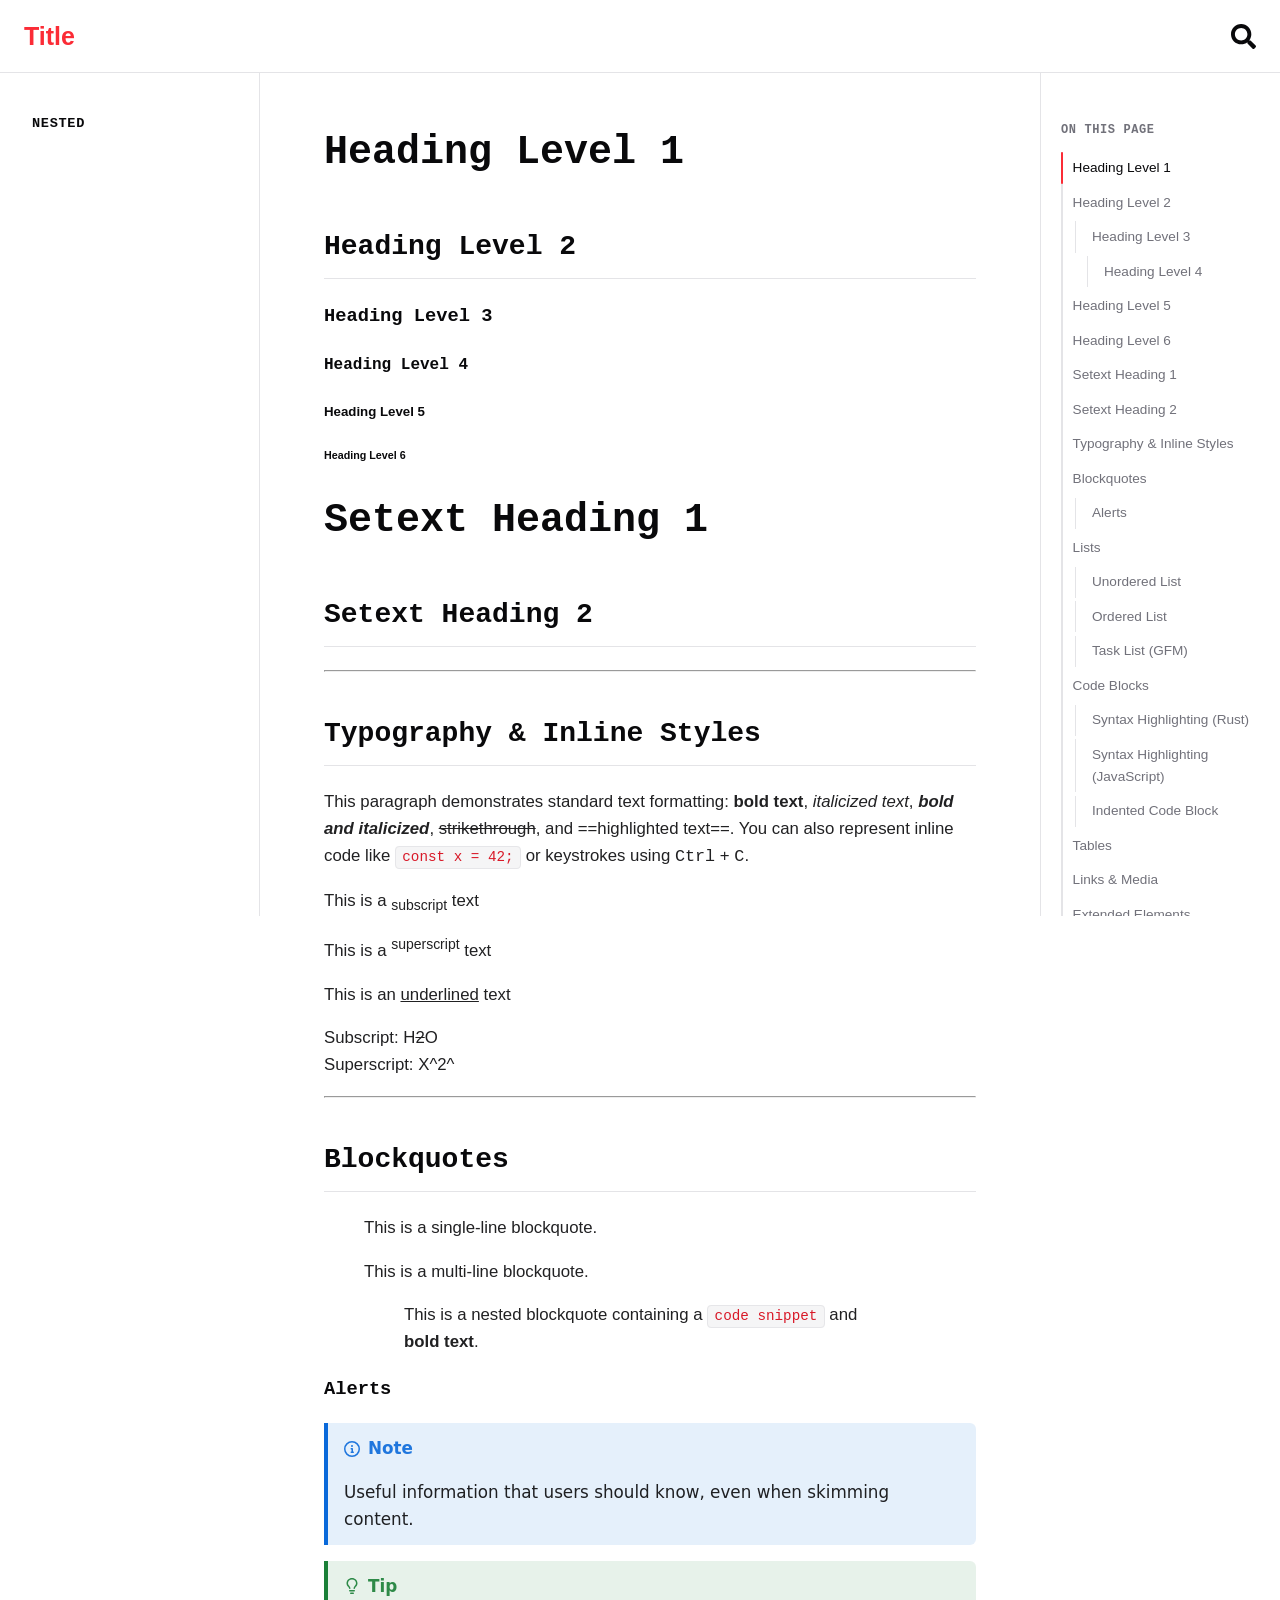
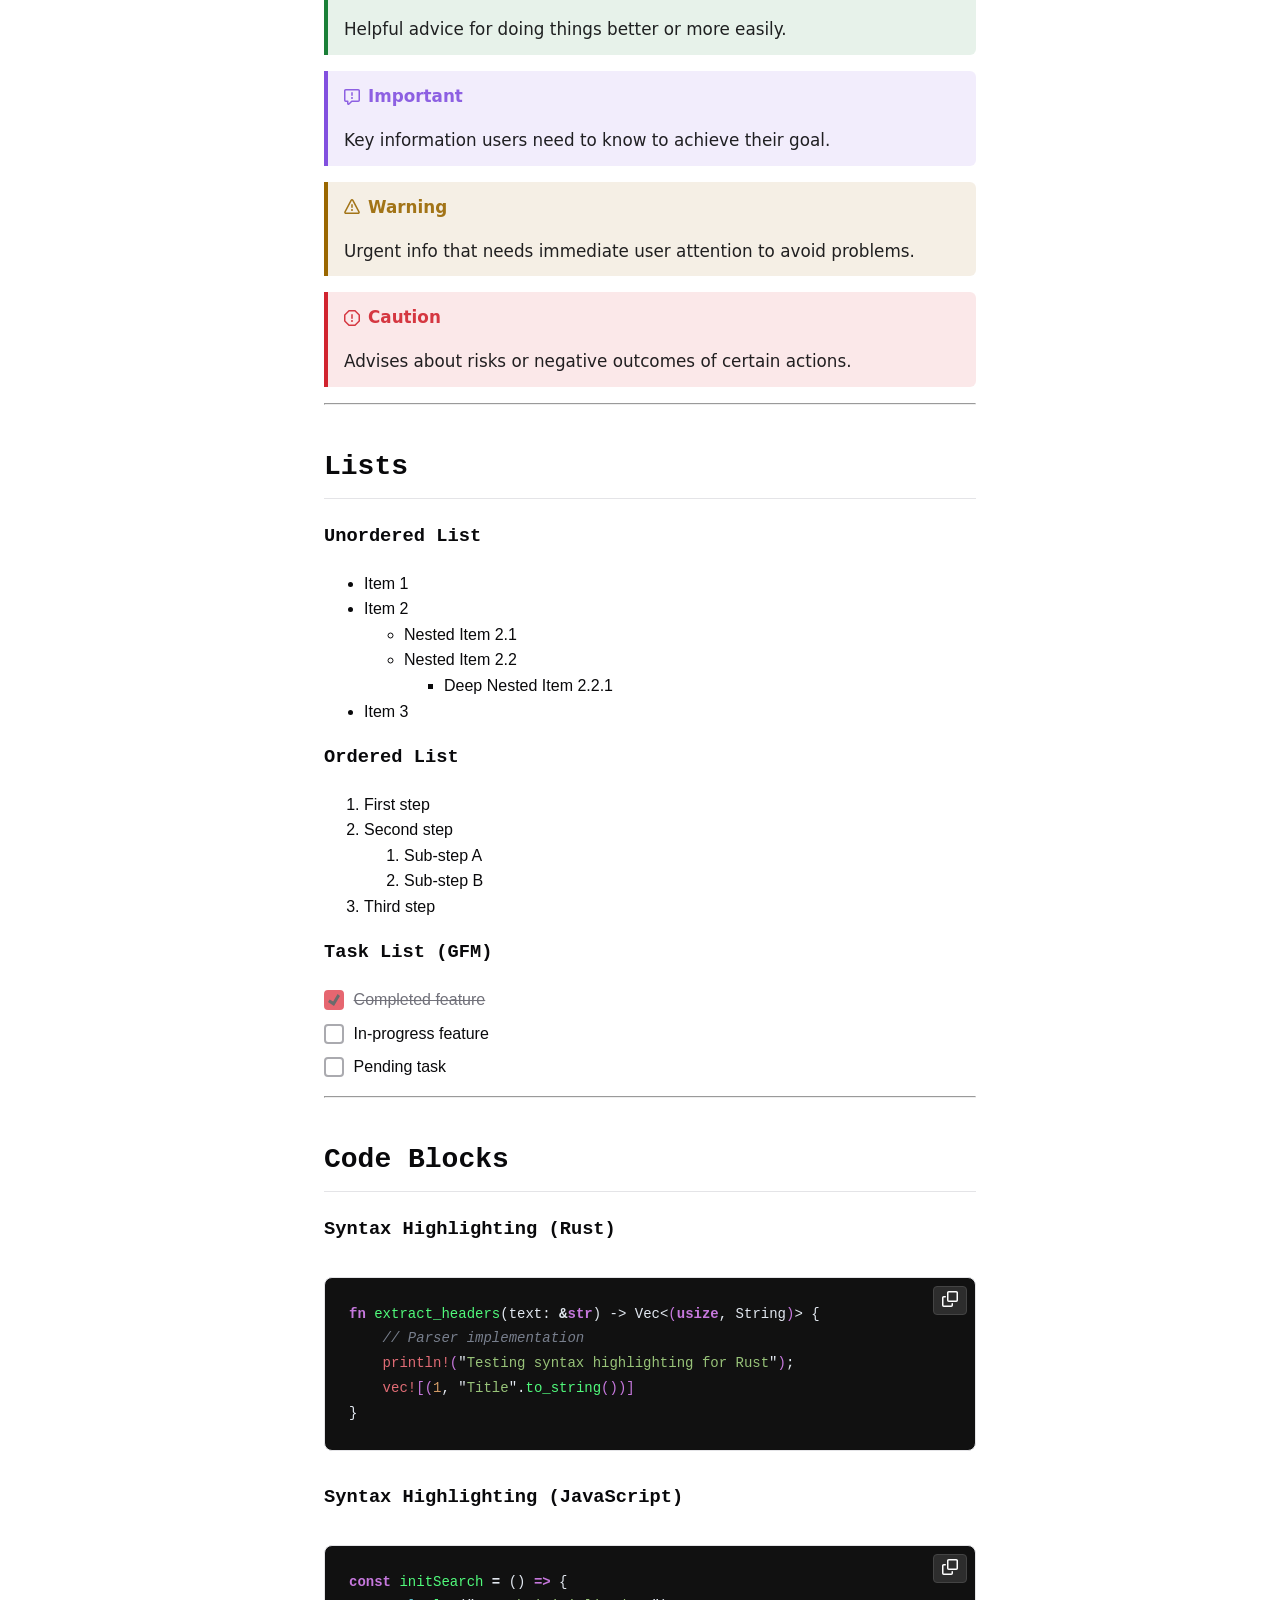
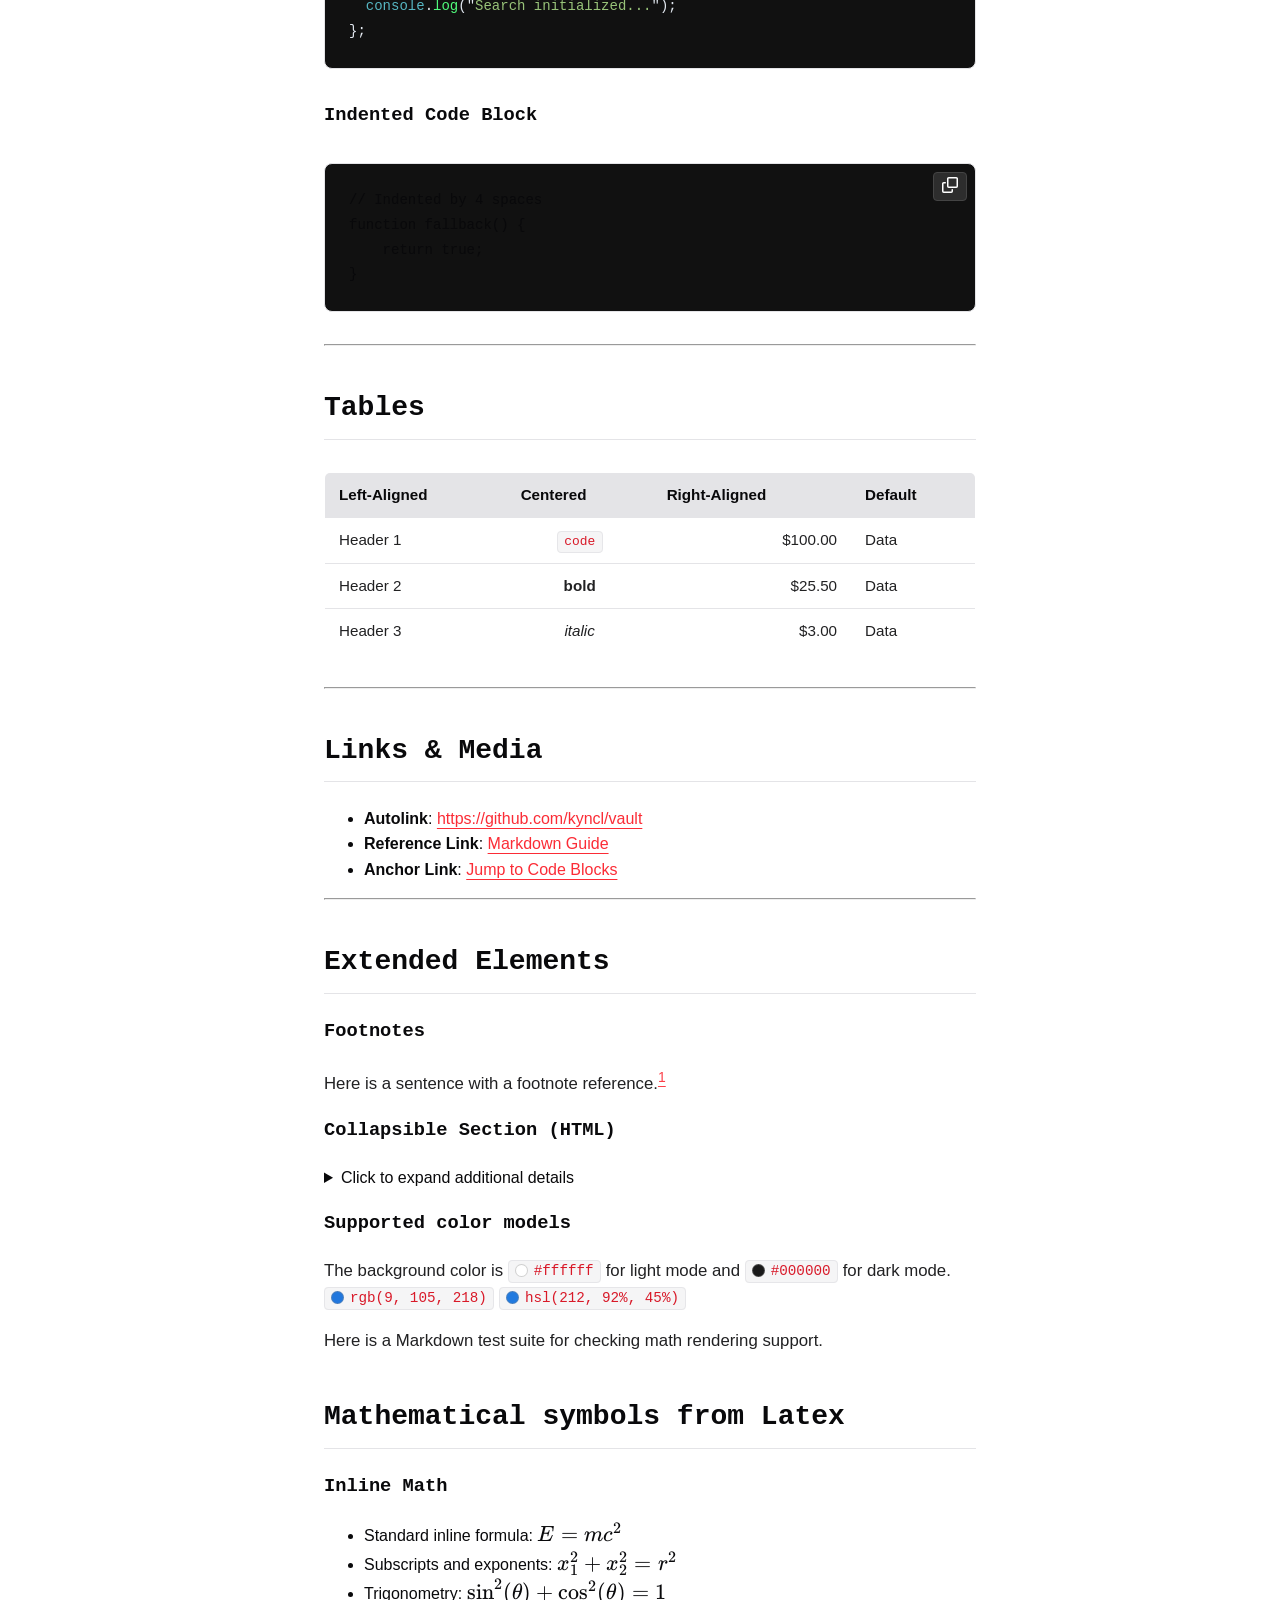
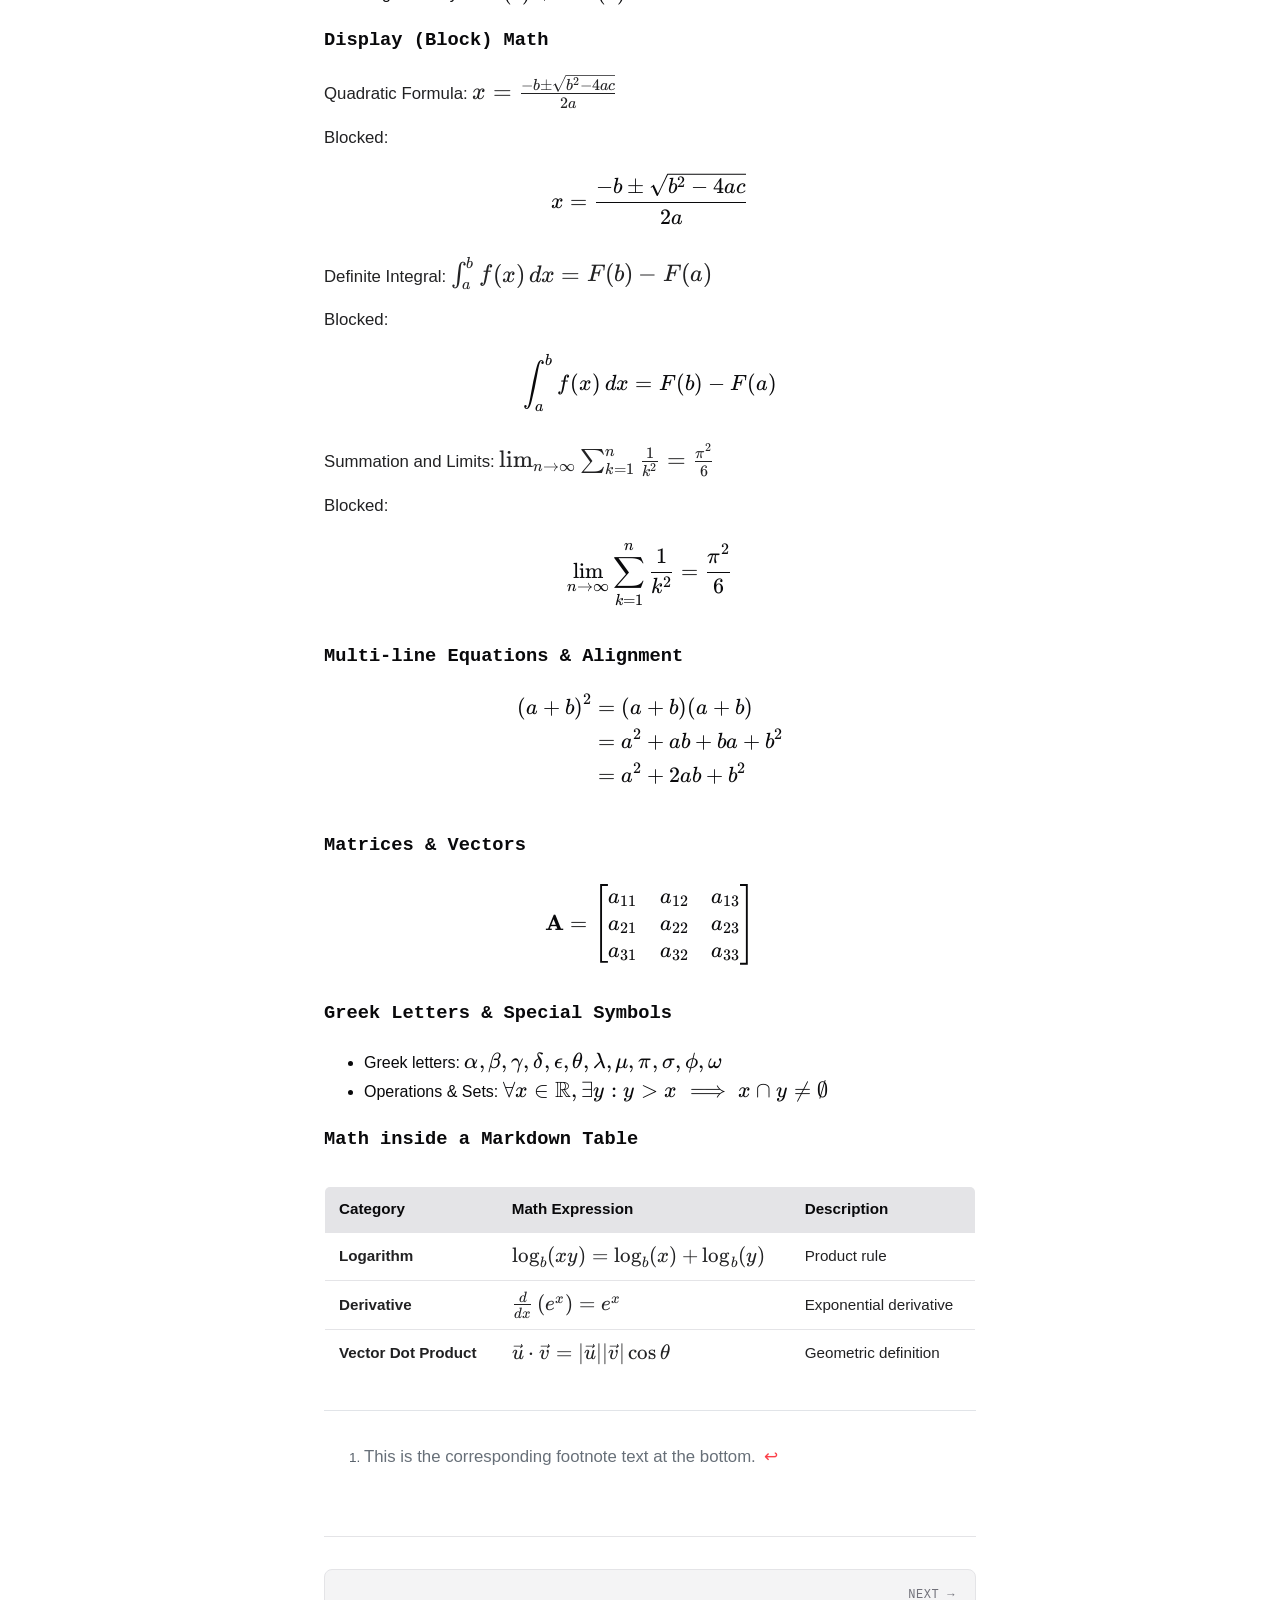
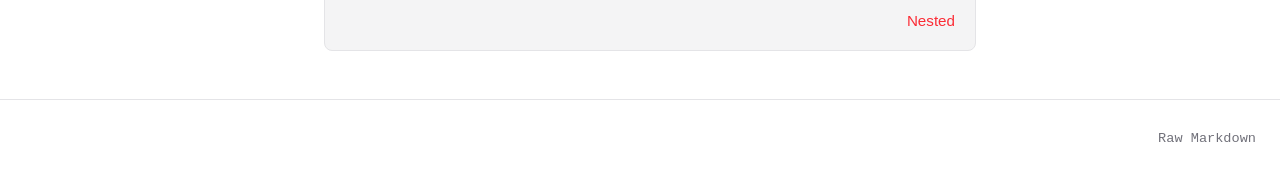
==== commit 94b570d1: "feat: add KaTeX math rendering support - Add `katex` dependency to Cargo.toml and update Cargo.lock " ====
--- a/docs/html/index.html
+++ b/docs/html/index.html
@@ -1,4 +1,4 @@
-<!doctype html><html data-background-theme=standard data-radius-theme=standard data-theme=crimson lang=en><meta charset=UTF-8><meta content="width=device-width,initial-scale=1.0" name=viewport><title>Homepage</title><meta content="Part of documentation about index" name=description><link href=./icon.svg rel=icon type=image/x-icon><script>window.VAULT_SEARCH_INDEX=[{title:`index`,url:`index.html`,category:null,headers:[`Heading Level 1`,`Heading Level 2`,`Heading Level 3`,`Heading Level 4`,`Heading Level 5`,`Heading Level 6`,`Typography & Inline Styles`,`Blockquotes`,`Alerts`,`Lists`,`Unordered List`,`Ordered List`,`Task List (GFM)`,`Code Blocks`,`Syntax Highlighting (Rust)`,`Syntax Highlighting (JavaScript)`,`Indented Code Block`,`Tables`,`Links & Media`,`Extended Elements`,`Footnotes`,`Collapsible Section (HTML)`,`Supported color models`]},{title:`index`,url:`nested/index.html`,category:`Nested`,headers:[`This is nested index.md`]}];</script><style>:root{--background:#fff;--foreground:#09090b;--muted:#71717a;--border:#e4e4e7;--card-bg:#f4f4f5;--accent:#e4e4e7;--hover-bg:#0000000a;--shadow-dropdown:0 10px 25px #00000014;--shadow-sidebar:4px 0 25px #00000014;--font-sans:-apple-system, BlinkMacSystemFont, "Segoe UI", Roboto, Helvetica, Arial, sans-serif;--font-code:"JetBrains Mono", monospace}@media (prefers-color-scheme:dark){:root{--background:#0a0a0a;--foreground:#f4f4f5;--muted:#a1a1aa;--border:#27272a;--card-bg:#121215;--accent:#27272a;--hover-bg:#ffffff0d;--shadow-dropdown:0 10px 25px #000000b3;--shadow-sidebar:4px 0 25px #000000b3}}*{box-sizing:border-box;scroll-behavior:smooth}body{background-color:var(--background);min-height:100vh;color:var(--foreground);font-family:var(--font-sans);grid-template:"header header header""sidebar content toc"1fr"footer footer footer"/260px minmax(0,1fr) 240px;margin:0;padding:0;line-height:1.6;display:grid}h1,h2,h3,h4{font-family:var(--font-code);color:var(--foreground);scroll-margin-top:2rem;font-weight:600}h1{margin-top:0;font-size:2.5rem}h2{border-bottom:1px solid var(--border);margin-top:2.5rem;padding-bottom:.5rem;font-size:1.75rem}p{opacity:.9;font-size:1.05rem}a{color:var(--foreground);text-decoration:underline;text-decoration-color:var(--border);text-underline-offset:4px;transition:color .2s,text-decoration-color .2s}main a{color:var(--main);text-decoration:underline;transition:all .4s}a:hover{color:var(--main-alt);text-decoration-color:var(--main-alt);transition:all .25s}pre,code{font-family:var(--font-code)}p code,li code,td code,blockquote code{white-space:nowrap;background-color:var(--card-bg);border:1px solid var(--border);border-radius:var(--radius-sm);color:var(--main-alt);padding:.15rem .4rem;font-size:.85em;transition:all .4s}pre{background-color:var(--card-bg);border:1px solid var(--border);border-radius:var(--radius-lg);margin:2rem 0;padding:1.5rem;position:relative;overflow-x:auto}pre code{color:var(--foreground);background-color:#0000;border:none;padding:0;font-size:.875rem}table{border-collapse:collapse;border:1px solid var(--border);border-radius:var(--radius-md);width:100%;margin:2rem 0;font-size:.95rem;overflow:hidden}th{background-color:var(--accent);color:var(--foreground);text-align:left;border-bottom:1px solid var(--border);padding:10px 14px;font-weight:600}td{border-bottom:1px solid var(--border);color:var(--foreground);opacity:.9;padding:10px 14px}tr:last-child td{border-bottom:none}ul:has(>li input[type=checkbox]),.contains-task-list{padding-left:0;list-style:none}li:has(>input[type=checkbox]),.task-list-item{align-items:flex-start;gap:.6rem;margin-bottom:.5rem;line-height:1.6;display:flex}input[type=checkbox]{-webkit-appearance:none;appearance:none;border:2px solid var(--muted);border-radius:var(--radius-sm,4px);cursor:pointer;background-color:#0000;flex-shrink:0;place-content:center;width:1.25rem;height:1.25rem;margin:.2rem 0 0;transition:background-color .25s,border-color .25s,box-shadow .25s;display:grid}input[type=checkbox]:hover:not(:disabled){border-color:var(--main)}input[type=checkbox]:focus-visible{border-color:var(--main);box-shadow:0 0 0 2px rgba(var(--main), .15);outline:none}input[type=checkbox]:before{content:"";clip-path:polygon(14% 44%,0 65%,50% 100%,100% 16%,80% 0%,43% 62%);background-color:var(--foreground);width:.75rem;height:.75rem;transition:transform .25s cubic-bezier(.4,0,.2,1);transform:scale(0)}input[type=checkbox]:checked{background-color:var(--main-alt);border-color:var(--main-alt)}input[type=checkbox]:checked:before{transform:scale(1)}input[type=checkbox]:disabled{cursor:not-allowed;opacity:.6}li:has(>input[type=checkbox]:checked){color:var(--muted);text-decoration:line-through;transition:color .25s}:root{--background:#fff;--card-bg:#f4f4f5;--border:#e4e4e7;--accent:#e4e4e7}@media (prefers-color-scheme:dark){:root{--background:#121212;--card-bg:#1e1e1e;--border:#2c2c2c;--accent:#2c2c2c}}[data-background-theme=standard]{--background:#fff;--card-bg:#f4f4f5;--border:#e4e4e7;--accent:#e4e4e7}@media (prefers-color-scheme:dark){[data-background-theme=standard]{--background:#121212;--card-bg:#1e1e1e;--border:#2c2c2c;--accent:#2c2c2c}}[data-background-theme=comfy]{--background:#f4f4f5;--card-bg:#fff;--border:#e4e4e7;--accent:#e4e4e7}@media (prefers-color-scheme:dark){[data-background-theme=comfy]{--background:#18181b;--card-bg:#27272a;--border:#3f3f46;--accent:#3f3f46}}[data-background-theme=deep-black]{--background:#fff;--card-bg:#fff;--border:#d4d4d8;--accent:#d4d4d8}@media (prefers-color-scheme:dark){[data-background-theme=deep-black]{--background:#000;--card-bg:#0d0d0d;--border:#222;--accent:#222}}[data-background-theme=zen]{--background:#faf9f6;--card-bg:#fff;--border:#e8e6e1;--accent:#e8e6e1}@media (prefers-color-scheme:dark){[data-background-theme=zen]{--background:#1f1f1f;--card-bg:#303030;--border:#444;--accent:#444}}[data-background-theme=stone]{--background:#fafaf9;--card-bg:#fff;--border:#e7e5e4;--accent:#e7e5e4}@media (prefers-color-scheme:dark){[data-background-theme=stone]{--background:#1c1917;--card-bg:#292524;--border:#44403c;--accent:#44403c}}[data-background-theme=mauve]{--background:#fbf9fa;--card-bg:#fff;--border:#f0e6ee;--accent:#f0e6ee}@media (prefers-color-scheme:dark){[data-background-theme=mauve]{--background:#1d161e;--card-bg:#291f2b;--border:#3d2c40;--accent:#3d2c40}}[data-background-theme=olive]{--background:#fafaf8;--card-bg:#fff;--border:#eaeae2;--accent:#eaeae2}@media (prefers-color-scheme:dark){[data-background-theme=olive]{--background:#1d1d16;--card-bg:#2a2a20;--border:#3f3f31;--accent:#3f3f31}}[data-background-theme=mist]{--background:#f8fafc;--card-bg:#fff;--border:#e2e8f0;--accent:#e2e8f0}@media (prefers-color-scheme:dark){[data-background-theme=mist]{--background:#161b1d;--card-bg:#1e2427;--border:#2b3539;--accent:#2b3539}}[data-background-theme=taupe]{--background:#faf9f8;--card-bg:#fff;--border:#ede7e3;--accent:#ede7e3}@media (prefers-color-scheme:dark){[data-background-theme=taupe]{--background:#1d1816;--card-bg:#2a2220;--border:#3f3531;--accent:#3f3531}}.back-link{border-bottom:1px solid var(--border);background-color:var(--background);z-index:999;grid-area:header;align-items:center;gap:1rem;padding:1rem 1.5rem;display:flex;position:sticky;top:0;-webkit-transform:translate(0);transform:translate(0)}.nav-bar{justify-content:space-between;display:flex}.home-btn{color:var(--main);font-size:25px;font-weight:700;text-decoration:none;transition:color .25s,transform .45s}.home-btn:hover{color:var(--main-alt);transition:all .25s}.menu-toggle{cursor:pointer;background:0 0;border:none;flex-direction:column;justify-content:space-around;width:30px;height:25px;padding:0;display:none}.menu-toggle .icon-line{background-color:var(--foreground);border-radius:var(--radius-xs);width:100%;height:3px;transition:all .3s ease-in-out}.menu-toggle.open .icon-line:first-child{background-color:var(--main-alt);transition:all .4s;transform:translateY(8.5px)rotate(45deg)}.menu-toggle.open .icon-line:nth-child(2){opacity:0}.menu-toggle.open .icon-line:nth-child(3){background-color:var(--main-alt);transition:all .4s;transform:translateY(-8.5px)rotate(-45deg)}.search-btn{color:var(--foreground);cursor:pointer;background-color:#0000;border:none;justify-content:center;align-items:center;padding:0;font-size:25px;transition:color .3s;display:flex}.search-btn:hover{color:var(--main-alt);transition:all .25s}.search-box{z-index:50;flex-direction:column;gap:.75rem;width:100%;max-width:600px;padding:0 1.5rem;display:none;position:absolute;top:15vh;left:50%;transform:translate(-50%)}.search-box.active{display:flex}.search-box input{background-color:var(--card-bg);width:100%;color:var(--foreground);border:1px solid var(--border);border-radius:var(--radius-lg);font-size:1.25rem;font-family:var(--font-code);outline:none;padding:.85rem 1.25rem;transition:border-color .2s,box-shadow .2s}.search-box input:focus{border-color:var(--main);box-shadow:0 0 0 2px rgba(var(--main), .15);transition:all .25s}.search-suggestions{background-color:var(--card-bg);border:1px solid var(--border);border-radius:var(--radius-lg);box-shadow:var(--shadow-dropdown);flex-direction:column;gap:.25rem;padding:.5rem;display:flex}.search-suggestions button{color:var(--muted);text-align:left;border-radius:var(--radius-sm);cursor:pointer;font-family:var(--font-code);background:0 0;border:none;padding:.6rem .75rem;font-size:.9rem;transition:color .2s,background-color .2s}.search-suggestions button:hover{background-color:var(--hover-bg);color:var(--foreground)}.search-suggestions button.suggestion-item{text-transform:capitalize;justify-content:space-between;align-items:center;width:100%;display:flex}.search-suggestions button.suggestion-item.selected{background-color:var(--active-bg);color:var(--main-alt);transition:all .4s}body.sidebar-locked .search-btn,body.sidebar-locked .search-box{pointer-events:none;opacity:.4;user-select:none}.sidebar{overscroll-behavior:contain;border-right:1px solid var(--border);background-color:var(--background);grid-area:sidebar;height:calc(100dvh - 57px);padding:2rem 1.25rem;font-size:.9rem;position:sticky;top:57px;overflow-y:auto}.sidebar-section{margin-bottom:.25rem}.sidebar-title{font-family:var(--font-code);text-transform:uppercase;letter-spacing:.05em;color:var(--foreground);justify-content:space-between;align-items:center;gap:.5rem;margin-bottom:.5rem;padding:.25rem .75rem;font-size:.85rem;font-weight:700;display:flex}.sidebar-title button{color:var(--foreground);cursor:pointer;border-radius:var(--radius-sm,4px);background-color:#0000;border:none;flex-shrink:0;justify-content:center;align-items:center;padding:.25rem;transition:color .2s,background-color .2s;display:inline-flex}.sidebar-title button:hover{color:var(--main);background-color:var(--hover-bg);transition:all .25s}a.sidebar-title-link,.sidebar-title-text{color:var(--foreground);flex-grow:1;align-items:center;gap:.4rem;padding:.25rem 0;text-decoration:none;transition:color .2s;display:flex}a.sidebar-title-link:after{opacity:.4;font-size:1rem;transition:transform .2s,opacity .2s,color .2s}a.sidebar-title-link:hover,a.sidebar-title-link:hover~button{color:var(--main);transition:all .25s}a.sidebar-title-link.active,a.sidebar-title-link.active~button{color:var(--main-alt);cursor:default;transition:all .4s}a.sidebar-title-link:not(.active):hover:before{opacity:1;color:var(--main);transition:all .25s;transform:translate(2px)}.sidebar-list{text-transform:capitalize;margin:0;padding:0;list-style:none}.sidebar-section .sidebar-list{margin-left:1.5rem}.sidebar-section .sidebar-list a:not(.active){border-left:1px solid var(--border);border-radius:0}.sidebar-item{margin:.25rem 0}.sidebar-link{border-radius:var(--radius-sm);color:var(--muted);padding:.4rem .75rem;text-decoration:none;transition:color .2s,background-color .2s;display:block}.sidebar-link:hover{color:var(--foreground);background-color:var(--hover-bg)}.sidebar-link.active{cursor:default;color:var(--foreground);background-color:var(--active-bg);border-left:2px solid var(--main);padding-left:calc(.75rem - 2px);font-weight:500;transition:all .4s}.sidebar-section.collapsed .sidebar-list{display:none}.sidebar-section.collapsed .sidebar-toggle svg{transform:rotate(-90deg)}.sidebar-toggle svg{transition:transform .2s}.doc-content{grid-area:content;width:100%;max-width:900px;margin:0 auto;padding:3rem 4rem}.toc-sidebar{overscroll-behavior:contain;border-left:1px solid var(--border);grid-area:toc;max-height:calc(100dvh - 57px);padding:3rem 1.25rem 5rem;font-size:.85rem;position:sticky;top:57px;overflow-y:auto}.toc-sidebar div:first-child{font-family:var(--font-code);text-transform:uppercase;letter-spacing:.05em;color:var(--muted);margin-bottom:.75rem;font-size:.75rem;font-weight:600}.toc-list{border-left:2px solid var(--border);flex-direction:column;gap:.2rem;margin:0;padding:0;list-style:none;display:flex;position:relative}.toc-list li{position:relative}.toc-link{color:var(--muted);border-radius:var(--radius-sm);padding:.3rem .6rem;font-size:.85rem;text-decoration:none;transition:color .2s,background-color .2s;display:block}.toc-link:hover{color:var(--foreground);background-color:var(--hover-bg)}.toc-item-h3{border-left:1px solid var(--border);margin-left:.75rem;padding-left:.4rem}.toc-item-h4{border-left:1px solid var(--border);margin-left:1.5rem;padding-left:.4rem}.toc-link.active{color:var(--foreground);font-weight:500}li.active:before{content:"";background-color:var(--main);border-radius:var(--radius-xs);width:2px;position:absolute;top:0;bottom:0}.toc-item.active:before{left:-2px}.toc-item-h3.active:before{left:calc(-.75rem - 2px)}.toc-item-h4.active:before{left:calc(-1.5rem - 2px)}.toc-mobile-toggle{z-index:25;border-radius:var(--radius-sm);cursor:pointer;color:var(--muted);background:0 0;border-color:#0000;padding:.5rem;transition:background-color .2s,color .2s;display:none;position:fixed;top:75px;right:1.25rem}.toc-mobile-toggle:hover,.toc-mobile-toggle:focus{background-color:var(--hover-bg);color:var(--foreground);transition:all .35s}.toc-mobile-toggle svg{width:20px;height:20px}.pagination-nav{border-top:1px solid var(--border);justify-content:space-between;gap:1rem;margin-top:4rem;padding-top:2rem;display:flex}.pagination-btn{background-color:var(--card-bg);border:1px solid var(--border);border-radius:var(--radius-lg);color:var(--foreground);flex-direction:column;flex:1;gap:.25rem;max-width:48%;padding:1rem 1.25rem;text-decoration:none;transition:border-color .2s,transform .2s;display:flex}.pagination-btn:only-child{max-width:100%}.pagination-btn:hover{border-color:var(--main);color:var(--foreground);transition:all .25s}.pagination-btn.next{text-align:right;align-items:flex-end}.pagination-label{font-family:var(--font-code);text-transform:uppercase;letter-spacing:.05em;color:var(--muted);font-size:.75rem}.pagination-title{color:var(--main);text-transform:capitalize;font-size:.95rem;font-weight:500;transition:all .4s}.raw-md{z-index:50;text-align:right;border-top:1px solid var(--border);background-color:var(--background);grid-area:footer;padding:1.5rem}.raw-md a{font-family:var(--font-code);color:var(--muted);font-size:.85rem;text-decoration:none;transition:color .2s}.raw-md a:hover{color:var(--foreground)}@media (width<=1200px){body{grid-template-columns:260px minmax(0,1fr);grid-template-areas:"header header""sidebar content""footer footer"}.doc-content{padding:3rem 4rem 3rem 2rem}.toc-mobile-toggle{cursor:pointer;flex-direction:column;align-items:flex-end;gap:5px;width:42px;padding:.75rem .5rem;transition:all .45s;display:flex;position:fixed;top:15em;right:.5rem;transform:translateY(-50%)}.toc-mini-line{background-color:var(--muted);border-radius:var(--radius-xs);height:2px;transition:background-color .2s,width .2s}.toc-mini-line.level-top{width:20px}.toc-mini-line.level-mid{width:12px}.toc-mini-line.level-low{width:6px}.toc-mini-line.active{background-color:var(--main);width:24px;transition:all .4s}.toc-mobile-toggle:hover .toc-mini-line:not(.active){background-color:var(--foreground)}.toc-sidebar{background-color:var(--background);border:1px solid var(--border);border-radius:var(--radius-sm);opacity:0;visibility:hidden;pointer-events:none;width:260px;height:auto;max-height:30rem;padding:1.5rem;transition:opacity .2s,transform .2s,visibility .2s;display:none;top:7em;right:4.5rem;transform:translate(20px);box-shadow:0 8px 24px #0003}.toc-sidebar.show-mobile{z-index:15;opacity:1!important;visibility:visible!important;pointer-events:auto!important;display:block!important;position:fixed!important;transform:translate(0)!important}.toc-mobile-bg{background-color:var(--background)}.doc-content{margin-top:65px;padding:1.5rem 4rem 1.5rem 1.5rem}.back-link{z-index:999;width:100%;position:fixed;top:0;left:0}}@media (width<=768px){body{grid-template-columns:1fr;grid-template-areas:"header""content""footer"}body.sidebar-open{overflow:hidden}.menu-toggle{display:flex}.sidebar-backdrop{backdrop-filter:blur(2px);z-index:900;opacity:0;visibility:hidden;background-color:#0009;width:100vw;height:100dvh;transition:opacity .3s,visibility .3s;position:fixed;top:0;left:0}body.sidebar-open .sidebar-backdrop{opacity:1;visibility:visible}.sidebar{z-index:910;background-color:var(--background);width:260px;height:100dvh;box-shadow:var(--shadow-sidebar);padding:calc(57px + 2rem) 1.25rem 2rem;transition:transform .3s cubic-bezier(.16,1,.3,1);display:block;position:fixed;top:0;left:0;transform:translate(-100%)}body.sidebar-open .sidebar{transform:translate(0)}}@media (width<=600px){body{display:block}.back-link{padding:.75rem 1rem}.doc-content{padding:1rem 4rem 1rem 1rem}h1{font-size:1.8rem}h2{font-size:1.4rem}.pagination-nav{flex-direction:column}.pagination-btn{max-width:100%;text-align:left!important;align-items:flex-start!important}}@media (width<=359px){table{display:block;overflow:auto}}.markdown-alert{border-left:4px solid;border-radius:0 6px 6px 0;margin-bottom:16px;padding:12px 16px;font-family:system-ui,sans-serif}.markdown-alert .alert-title{align-items:center;gap:8px;margin-top:0;margin-bottom:8px;font-weight:600;display:flex}.markdown-alert p:last-child{margin-bottom:0}.markdown-alert-note{background-color:#0969da1a;border-color:#0969da}.markdown-alert-note .alert-title{color:#0969da}.markdown-alert-tip{background-color:#1a7f371a;border-color:#1a7f37}.markdown-alert-tip .alert-title{color:#1a7f37}.markdown-alert-important{background-color:#8250df1a;border-color:#8250df}.markdown-alert-important .alert-title{color:#8250df}.markdown-alert-warning{background-color:#9a67001a;border-color:#9a6700}.markdown-alert-warning .alert-title{color:#9a6700}.markdown-alert-caution{background-color:#d1242f1a;border-color:#d1242f}.markdown-alert-caution .alert-title{color:#d1242f}.color-swatch{vertical-align:baseline;border:1px solid #80808066;border-radius:50%;width:.9em;height:.9em;margin-bottom:-.1em;margin-right:.4em;display:inline-block}section.footnotes{border-top:1px solid var(--border-color,#e1e4e8);color:var(--text-muted,#57606a);margin-top:2rem;padding-top:1rem;font-size:.85em}a[data-footnote-ref],section.footnotes li{scroll-margin-top:80px}section.footnotes h2.sr-only{clip:rect(0, 0, 0, 0);border:0;width:1px;height:1px;margin:-1px;padding:0;position:absolute;overflow:hidden}.data-footnote-backref{margin-left:.25rem;font-family:monospace;text-decoration:none}:root,[data-radius-theme=standard]{--radius-lg:8px;--radius-md:6px;--radius-sm:4px;--radius-xs:2px}[data-radius-theme=brutalist]{--radius-lg:0px;--radius-md:0px;--radius-sm:0px;--radius-xs:0px}[data-radius-theme=rounded]{--radius-lg:16px;--radius-md:12px;--radius-sm:8px;--radius-xs:4px}:root,[data-theme=crimson]{--main:oklch(63.7% .237 25.331);--main-alt:oklch(53.7% .237 25.331);--active-bg:oklch(63.7% .237 25.331/.1)}@media (prefers-color-scheme:dark){:root,[data-theme=crimson]{--main:oklch(69.7% .237 25.331);--main-alt:oklch(79.7% .237 25.331);--active-bg:oklch(69.7% .237 25.331/.18)}}[data-theme=orange-red]{--main:oklch(64.6% .222 41.116);--main-alt:oklch(54.6% .222 41.116);--active-bg:oklch(64.6% .222 41.116/.1)}@media (prefers-color-scheme:dark){[data-theme=orange-red]{--main:oklch(70.6% .222 41.116);--main-alt:oklch(80.6% .222 41.116);--active-bg:oklch(70.6% .222 41.116/.18)}}[data-theme=orange]{--main:oklch(66.6% .179 58.318);--main-alt:oklch(56.6% .179 58.318);--active-bg:oklch(66.6% .179 58.318/.1)}@media (prefers-color-scheme:dark){[data-theme=orange]{--main:oklch(72.6% .179 58.318);--main-alt:oklch(82.6% .179 58.318);--active-bg:oklch(72.6% .179 58.318/.18)}}[data-theme=yellow]{--main:oklch(68.1% .162 75.834);--main-alt:oklch(58.1% .162 75.834);--active-bg:oklch(68.1% .162 75.834/.1)}@media (prefers-color-scheme:dark){[data-theme=yellow]{--main:oklch(74.1% .162 75.834);--main-alt:oklch(84.1% .162 75.834);--active-bg:oklch(74.1% .162 75.834/.18)}}[data-theme=green]{--main:oklch(64.8% .2 131.684);--main-alt:oklch(54.8% .2 131.684);--active-bg:oklch(64.8% .2 131.684/.1)}@media (prefers-color-scheme:dark){[data-theme=green]{--main:oklch(70.8% .2 131.684);--main-alt:oklch(80.8% .2 131.684);--active-bg:oklch(70.8% .2 131.684/.18)}}[data-theme=emerald]{--main:oklch(62.7% .194 149.214);--main-alt:oklch(52.7% .194 149.214);--active-bg:oklch(62.7% .194 149.214/.1)}@media (prefers-color-scheme:dark){[data-theme=emerald]{--main:oklch(68.7% .194 149.214);--main-alt:oklch(78.7% .194 149.214);--active-bg:oklch(68.7% .194 149.214/.18)}}[data-theme=teal]{--main:oklch(59.6% .145 163.225);--main-alt:oklch(49.6% .145 163.225);--active-bg:oklch(59.6% .145 163.225/.1)}@media (prefers-color-scheme:dark){[data-theme=teal]{--main:oklch(65.6% .145 163.225);--main-alt:oklch(75.6% .145 163.225);--active-bg:oklch(65.6% .145 163.225/.18)}}[data-theme=cyan]{--main:oklch(60% .118 184.704);--main-alt:oklch(50% .118 184.704);--active-bg:oklch(60% .118 184.704/.1)}@media (prefers-color-scheme:dark){[data-theme=cyan]{--main:oklch(66% .118 184.704);--main-alt:oklch(76% .118 184.704);--active-bg:oklch(66% .118 184.704/.18)}}[data-theme=blue]{--main:oklch(60.9% .126 221.723);--main-alt:oklch(50.9% .126 221.723);--active-bg:oklch(60.9% .126 221.723/.1)}@media (prefers-color-scheme:dark){[data-theme=blue]{--main:oklch(66.9% .126 221.723);--main-alt:oklch(76.9% .126 221.723);--active-bg:oklch(66.9% .126 221.723/.18)}}[data-theme=indigo]{--main:oklch(58.87% .2323 282.69);--main-alt:oklch(48.87% .2323 282.69);--active-bg:oklch(58.87% .2323 282.69/.1)}@media (prefers-color-scheme:dark){[data-theme=indigo]{--main:oklch(64.87% .2323 282.69);--main-alt:oklch(74.87% .2323 282.69);--active-bg:oklch(64.87% .2323 282.69/.18)}}[data-theme=purple]{--main:oklch(43.83% .2179 303.91);--main-alt:oklch(33.83% .2179 303.91);--active-bg:oklch(43.83% .2179 303.91/.1)}@media (prefers-color-scheme:dark){[data-theme=purple]{--main:oklch(49.83% .2179 303.91);--main-alt:oklch(59.83% .2179 303.91);--active-bg:oklch(49.83% .2179 303.91/.18)}}[data-theme=rose]{--main:oklch(58.6% .253 17.585);--main-alt:oklch(48.6% .253 17.585);--active-bg:oklch(58.6% .253 17.585/.1)}@media (prefers-color-scheme:dark){[data-theme=rose]{--main:oklch(64.6% .253 17.585);--main-alt:oklch(74.6% .253 17.585);--active-bg:oklch(64.6% .253 17.585/.18)}}[data-theme=silver]{--main:oklch(98.5% .002 247.839);--main-alt:oklch(88.5% .002 247.839);--active-bg:oklch(98.5% .002 247.839/.1)}@media (prefers-color-scheme:dark){[data-theme=silver]{--main:oklch(85% .002 247.839);--main-alt:oklch(95% .002 247.839);--active-bg:oklch(85% .002 247.839/.18)}}[data-theme=fuchsia]{--main:oklch(59.1% .293 322.896);--main-alt:oklch(49.1% .293 322.896);--active-bg:oklch(59.1% .293 322.896/.1)}@media (prefers-color-scheme:dark){[data-theme=fuchsia]{--main:oklch(65.1% .293 322.896);--main-alt:oklch(75.1% .293 322.896);--active-bg:oklch(65.1% .293 322.896/.18)}}[data-theme=pink]{--main:oklch(59.2% .249 .584);--main-alt:oklch(49.2% .249 .584);--active-bg:oklch(59.2% .249 .584/.1)}@media (prefers-color-scheme:dark){[data-theme=pink]{--main:oklch(65.2% .249 .584);--main-alt:oklch(75.2% .249 .584);--active-bg:oklch(65.2% .249 .584/.18)}}[data-theme=amber]{--main:oklch(62.5% .19 60.5);--main-alt:oklch(52.5% .19 60.5);--active-bg:oklch(62.5% .19 60.5/.1)}@media (prefers-color-scheme:dark){[data-theme=amber]{--main:oklch(69.5% .19 60.5);--main-alt:oklch(79.5% .19 60.5);--active-bg:oklch(69.5% .19 60.5/.18)}}[data-theme=lime]{--main:oklch(72% .21 128.5);--main-alt:oklch(62% .21 128.5);--active-bg:oklch(72% .21 128.5/.1)}@media (prefers-color-scheme:dark){[data-theme=lime]{--main:oklch(78% .21 128.5);--main-alt:oklch(86% .21 128.5);--active-bg:oklch(78% .21 128.5/.18)}}[data-theme=red]{--main:oklch(58% .25 24.5);--main-alt:oklch(48% .25 24.5);--active-bg:oklch(58% .25 24.5/.1)}@media (prefers-color-scheme:dark){[data-theme=red]{--main:oklch(64% .25 24.5);--main-alt:oklch(74% .25 24.5);--active-bg:oklch(64% .25 24.5/.18)}}[data-theme=sky]{--main:oklch(60% .15 235);--main-alt:oklch(50% .15 235);--active-bg:oklch(60% .15 235/.1)}@media (prefers-color-scheme:dark){[data-theme=sky]{--main:oklch(67% .15 235);--main-alt:oklch(77% .15 235);--active-bg:oklch(67% .15 235/.18)}}[data-theme=violet]{--main:oklch(52% .25 295);--main-alt:oklch(42% .25 295);--active-bg:oklch(52% .25 295/.1)}@media (prefers-color-scheme:dark){[data-theme=violet]{--main:oklch(59% .25 295);--main-alt:oklch(69% .25 295);--active-bg:oklch(59% .25 295/.18)}}</style><link onload="this.media='all'" href=css/lazy__syntax-highlighting.css media=print rel=stylesheet><script>// 1. Code Block Copy Buttons
+<!doctype html><html data-background-theme=standard data-radius-theme=standard data-theme=crimson lang=en><meta charset=UTF-8><meta content="width=device-width,initial-scale=1.0" name=viewport><title>Homepage</title><meta content="Part of documentation about index" name=description><link href=./icon.svg rel=icon type=image/x-icon><script>window.VAULT_SEARCH_INDEX=[{title:`index`,url:`index.html`,category:null,headers:/* @__PURE__ */ `Heading Level 1.Heading Level 2.Heading Level 3.Heading Level 4.Heading Level 5.Heading Level 6.Typography & Inline Styles.Blockquotes.Alerts.Lists.Unordered List.Ordered List.Task List (GFM).Code Blocks.Syntax Highlighting (Rust).Syntax Highlighting (JavaScript).Indented Code Block.Tables.Links & Media.Extended Elements.Footnotes.Collapsible Section (HTML).Supported color models.Mathematical symbols from Latex.Inline Math.Display (Block) Math.Multi-line Equations & Alignment.Matrices & Vectors.Greek Letters & Special Symbols.Math inside a Markdown Table`.split(`.`)},{title:`index`,url:`nested/index.html`,category:`Nested`,headers:[`This is nested index.md`]}];</script><style>:root{--background:#fff;--foreground:#09090b;--muted:#71717a;--border:#e4e4e7;--card-bg:#f4f4f5;--accent:#e4e4e7;--hover-bg:#0000000a;--shadow-dropdown:0 10px 25px #00000014;--shadow-sidebar:4px 0 25px #00000014;--font-sans:-apple-system, BlinkMacSystemFont, "Segoe UI", Roboto, Helvetica, Arial, sans-serif;--font-code:"JetBrains Mono", monospace}@media (prefers-color-scheme:dark){:root{--background:#0a0a0a;--foreground:#f4f4f5;--muted:#a1a1aa;--border:#27272a;--card-bg:#121215;--accent:#27272a;--hover-bg:#ffffff0d;--shadow-dropdown:0 10px 25px #000000b3;--shadow-sidebar:4px 0 25px #000000b3}}*{box-sizing:border-box;scroll-behavior:smooth}body{background-color:var(--background);min-height:100vh;color:var(--foreground);font-family:var(--font-sans);grid-template:"header header header""sidebar content toc"1fr"footer footer footer"/260px minmax(0,1fr) 240px;margin:0;padding:0;line-height:1.6;display:grid}h1,h2,h3,h4{font-family:var(--font-code);color:var(--foreground);scroll-margin-top:2rem;font-weight:600}h1{margin-top:0;font-size:2.5rem}h2{border-bottom:1px solid var(--border);margin-top:2.5rem;padding-bottom:.5rem;font-size:1.75rem}p{opacity:.9;font-size:1.05rem}a{color:var(--foreground);text-decoration:underline;text-decoration-color:var(--border);text-underline-offset:4px;transition:color .2s,text-decoration-color .2s}main a{color:var(--main);text-decoration:underline;transition:all .4s}a:hover{color:var(--main-alt);text-decoration-color:var(--main-alt);transition:all .25s}pre,code{font-family:var(--font-code)}p code,li code,td code,blockquote code{white-space:nowrap;background-color:var(--card-bg);border:1px solid var(--border);border-radius:var(--radius-sm);color:var(--main-alt);padding:.15rem .4rem;font-size:.85em;transition:all .4s}pre{background-color:var(--card-bg);border:1px solid var(--border);border-radius:var(--radius-lg);margin:2rem 0;padding:1.5rem;position:relative;overflow-x:auto}pre code{color:var(--foreground);background-color:#0000;border:none;padding:0;font-size:.875rem}table{border-collapse:collapse;border:1px solid var(--border);border-radius:var(--radius-md);width:100%;margin:2rem 0;font-size:.95rem;overflow:hidden}th{background-color:var(--accent);color:var(--foreground);text-align:left;border-bottom:1px solid var(--border);padding:10px 14px;font-weight:600}td{border-bottom:1px solid var(--border);color:var(--foreground);opacity:.9;padding:10px 14px}tr:last-child td{border-bottom:none}ul:has(>li input[type=checkbox]),.contains-task-list{padding-left:0;list-style:none}li:has(>input[type=checkbox]),.task-list-item{align-items:flex-start;gap:.6rem;margin-bottom:.5rem;line-height:1.6;display:flex}input[type=checkbox]{-webkit-appearance:none;appearance:none;border:2px solid var(--muted);border-radius:var(--radius-sm,4px);cursor:pointer;background-color:#0000;flex-shrink:0;place-content:center;width:1.25rem;height:1.25rem;margin:.2rem 0 0;transition:background-color .25s,border-color .25s,box-shadow .25s;display:grid}input[type=checkbox]:hover:not(:disabled){border-color:var(--main)}input[type=checkbox]:focus-visible{border-color:var(--main);box-shadow:0 0 0 2px rgba(var(--main), .15);outline:none}input[type=checkbox]:before{content:"";clip-path:polygon(14% 44%,0 65%,50% 100%,100% 16%,80% 0%,43% 62%);background-color:var(--foreground);width:.75rem;height:.75rem;transition:transform .25s cubic-bezier(.4,0,.2,1);transform:scale(0)}input[type=checkbox]:checked{background-color:var(--main-alt);border-color:var(--main-alt)}input[type=checkbox]:checked:before{transform:scale(1)}input[type=checkbox]:disabled{cursor:not-allowed;opacity:.6}li:has(>input[type=checkbox]:checked){color:var(--muted);text-decoration:line-through;transition:color .25s}:root{--background:#fff;--card-bg:#f4f4f5;--border:#e4e4e7;--accent:#e4e4e7}@media (prefers-color-scheme:dark){:root{--background:#121212;--card-bg:#1e1e1e;--border:#2c2c2c;--accent:#2c2c2c}}[data-background-theme=standard]{--background:#fff;--card-bg:#f4f4f5;--border:#e4e4e7;--accent:#e4e4e7}@media (prefers-color-scheme:dark){[data-background-theme=standard]{--background:#121212;--card-bg:#1e1e1e;--border:#2c2c2c;--accent:#2c2c2c}}[data-background-theme=comfy]{--background:#f4f4f5;--card-bg:#fff;--border:#e4e4e7;--accent:#e4e4e7}@media (prefers-color-scheme:dark){[data-background-theme=comfy]{--background:#18181b;--card-bg:#27272a;--border:#3f3f46;--accent:#3f3f46}}[data-background-theme=deep-black]{--background:#fff;--card-bg:#fff;--border:#d4d4d8;--accent:#d4d4d8}@media (prefers-color-scheme:dark){[data-background-theme=deep-black]{--background:#000;--card-bg:#0d0d0d;--border:#222;--accent:#222}}[data-background-theme=zen]{--background:#faf9f6;--card-bg:#fff;--border:#e8e6e1;--accent:#e8e6e1}@media (prefers-color-scheme:dark){[data-background-theme=zen]{--background:#1f1f1f;--card-bg:#303030;--border:#444;--accent:#444}}[data-background-theme=stone]{--background:#fafaf9;--card-bg:#fff;--border:#e7e5e4;--accent:#e7e5e4}@media (prefers-color-scheme:dark){[data-background-theme=stone]{--background:#1c1917;--card-bg:#292524;--border:#44403c;--accent:#44403c}}[data-background-theme=mauve]{--background:#fbf9fa;--card-bg:#fff;--border:#f0e6ee;--accent:#f0e6ee}@media (prefers-color-scheme:dark){[data-background-theme=mauve]{--background:#1d161e;--card-bg:#291f2b;--border:#3d2c40;--accent:#3d2c40}}[data-background-theme=olive]{--background:#fafaf8;--card-bg:#fff;--border:#eaeae2;--accent:#eaeae2}@media (prefers-color-scheme:dark){[data-background-theme=olive]{--background:#1d1d16;--card-bg:#2a2a20;--border:#3f3f31;--accent:#3f3f31}}[data-background-theme=mist]{--background:#f8fafc;--card-bg:#fff;--border:#e2e8f0;--accent:#e2e8f0}@media (prefers-color-scheme:dark){[data-background-theme=mist]{--background:#161b1d;--card-bg:#1e2427;--border:#2b3539;--accent:#2b3539}}[data-background-theme=taupe]{--background:#faf9f8;--card-bg:#fff;--border:#ede7e3;--accent:#ede7e3}@media (prefers-color-scheme:dark){[data-background-theme=taupe]{--background:#1d1816;--card-bg:#2a2220;--border:#3f3531;--accent:#3f3531}}.back-link{border-bottom:1px solid var(--border);background-color:var(--background);z-index:999;grid-area:header;align-items:center;gap:1rem;padding:1rem 1.5rem;display:flex;position:sticky;top:0;-webkit-transform:translate(0);transform:translate(0)}.nav-bar{justify-content:space-between;display:flex}.home-btn{color:var(--main);font-size:25px;font-weight:700;text-decoration:none;transition:color .25s,transform .45s}.home-btn:hover{color:var(--main-alt);transition:all .25s}.menu-toggle{cursor:pointer;background:0 0;border:none;flex-direction:column;justify-content:space-around;width:30px;height:25px;padding:0;display:none}.menu-toggle .icon-line{background-color:var(--foreground);border-radius:var(--radius-xs);width:100%;height:3px;transition:all .3s ease-in-out}.menu-toggle.open .icon-line:first-child{background-color:var(--main-alt);transition:all .4s;transform:translateY(8.5px)rotate(45deg)}.menu-toggle.open .icon-line:nth-child(2){opacity:0}.menu-toggle.open .icon-line:nth-child(3){background-color:var(--main-alt);transition:all .4s;transform:translateY(-8.5px)rotate(-45deg)}.search-btn{color:var(--foreground);cursor:pointer;background-color:#0000;border:none;justify-content:center;align-items:center;padding:0;font-size:25px;transition:color .3s;display:flex}.search-btn:hover{color:var(--main-alt);transition:all .25s}.search-box{z-index:50;flex-direction:column;gap:.75rem;width:100%;max-width:600px;padding:0 1.5rem;display:none;position:absolute;top:15vh;left:50%;transform:translate(-50%)}.search-box.active{display:flex}.search-box input{background-color:var(--card-bg);width:100%;color:var(--foreground);border:1px solid var(--border);border-radius:var(--radius-lg);font-size:1.25rem;font-family:var(--font-code);outline:none;padding:.85rem 1.25rem;transition:border-color .2s,box-shadow .2s}.search-box input:focus{border-color:var(--main);box-shadow:0 0 0 2px rgba(var(--main), .15);transition:all .25s}.search-suggestions{background-color:var(--card-bg);border:1px solid var(--border);border-radius:var(--radius-lg);box-shadow:var(--shadow-dropdown);flex-direction:column;gap:.25rem;padding:.5rem;display:flex}.search-suggestions button{color:var(--muted);text-align:left;border-radius:var(--radius-sm);cursor:pointer;font-family:var(--font-code);background:0 0;border:none;padding:.6rem .75rem;font-size:.9rem;transition:color .2s,background-color .2s}.search-suggestions button:hover{background-color:var(--hover-bg);color:var(--foreground)}.search-suggestions button.suggestion-item{text-transform:capitalize;justify-content:space-between;align-items:center;width:100%;display:flex}.search-suggestions button.suggestion-item.selected{background-color:var(--active-bg);color:var(--main-alt);transition:all .4s}body.sidebar-locked .search-btn,body.sidebar-locked .search-box{pointer-events:none;opacity:.4;user-select:none}.sidebar{overscroll-behavior:contain;border-right:1px solid var(--border);background-color:var(--background);grid-area:sidebar;height:calc(100dvh - 57px);padding:2rem 1.25rem;font-size:.9rem;position:sticky;top:57px;overflow-y:auto}.sidebar-section{margin-bottom:.25rem}.sidebar-title{font-family:var(--font-code);text-transform:uppercase;letter-spacing:.05em;color:var(--foreground);justify-content:space-between;align-items:center;gap:.5rem;margin-bottom:.5rem;padding:.25rem .75rem;font-size:.85rem;font-weight:700;display:flex}.sidebar-title button{color:var(--foreground);cursor:pointer;border-radius:var(--radius-sm,4px);background-color:#0000;border:none;flex-shrink:0;justify-content:center;align-items:center;padding:.25rem;transition:color .2s,background-color .2s;display:inline-flex}.sidebar-title button:hover{color:var(--main);background-color:var(--hover-bg);transition:all .25s}a.sidebar-title-link,.sidebar-title-text{color:var(--foreground);flex-grow:1;align-items:center;gap:.4rem;padding:.25rem 0;text-decoration:none;transition:color .2s;display:flex}a.sidebar-title-link:after{opacity:.4;font-size:1rem;transition:transform .2s,opacity .2s,color .2s}a.sidebar-title-link:hover,a.sidebar-title-link:hover~button{color:var(--main);transition:all .25s}a.sidebar-title-link.active,a.sidebar-title-link.active~button{color:var(--main-alt);cursor:default;transition:all .4s}a.sidebar-title-link:not(.active):hover:before{opacity:1;color:var(--main);transition:all .25s;transform:translate(2px)}.sidebar-list{text-transform:capitalize;margin:0;padding:0;list-style:none}.sidebar-section .sidebar-list{margin-left:1.5rem}.sidebar-section .sidebar-list a:not(.active){border-left:1px solid var(--border);border-radius:0}.sidebar-item{margin:.25rem 0}.sidebar-link{border-radius:var(--radius-sm);color:var(--muted);padding:.4rem .75rem;text-decoration:none;transition:color .2s,background-color .2s;display:block}.sidebar-link:hover{color:var(--foreground);background-color:var(--hover-bg)}.sidebar-link.active{cursor:default;color:var(--foreground);background-color:var(--active-bg);border-left:2px solid var(--main);padding-left:calc(.75rem - 2px);font-weight:500;transition:all .4s}.sidebar-section.collapsed .sidebar-list{display:none}.sidebar-section.collapsed .sidebar-toggle svg{transform:rotate(-90deg)}.sidebar-toggle svg{transition:transform .2s}.doc-content{grid-area:content;width:100%;max-width:900px;margin:0 auto;padding:3rem 4rem}.toc-sidebar{overscroll-behavior:contain;border-left:1px solid var(--border);grid-area:toc;max-height:calc(100dvh - 57px);padding:3rem 1.25rem 5rem;font-size:.85rem;position:sticky;top:57px;overflow-y:auto}.toc-sidebar div:first-child{font-family:var(--font-code);text-transform:uppercase;letter-spacing:.05em;color:var(--muted);margin-bottom:.75rem;font-size:.75rem;font-weight:600}.toc-list{border-left:2px solid var(--border);flex-direction:column;gap:.2rem;margin:0;padding:0;list-style:none;display:flex;position:relative}.toc-list li{position:relative}.toc-link{color:var(--muted);border-radius:var(--radius-sm);padding:.3rem .6rem;font-size:.85rem;text-decoration:none;transition:color .2s,background-color .2s;display:block}.toc-link:hover{color:var(--foreground);background-color:var(--hover-bg)}.toc-item-h3{border-left:1px solid var(--border);margin-left:.75rem;padding-left:.4rem}.toc-item-h4{border-left:1px solid var(--border);margin-left:1.5rem;padding-left:.4rem}.toc-link.active{color:var(--foreground);font-weight:500}li.active:before{content:"";background-color:var(--main);border-radius:var(--radius-xs);width:2px;position:absolute;top:0;bottom:0}.toc-item.active:before{left:-2px}.toc-item-h3.active:before{left:calc(-.75rem - 2px)}.toc-item-h4.active:before{left:calc(-1.5rem - 2px)}.toc-mobile-toggle{z-index:25;border-radius:var(--radius-sm);cursor:pointer;color:var(--muted);background:0 0;border-color:#0000;padding:.5rem;transition:background-color .2s,color .2s;display:none;position:fixed;top:75px;right:1.25rem}.toc-mobile-toggle:hover,.toc-mobile-toggle:focus{background-color:var(--hover-bg);color:var(--foreground);transition:all .35s}.toc-mobile-toggle svg{width:20px;height:20px}.pagination-nav{border-top:1px solid var(--border);justify-content:space-between;gap:1rem;margin-top:4rem;padding-top:2rem;display:flex}.pagination-btn{background-color:var(--card-bg);border:1px solid var(--border);border-radius:var(--radius-lg);color:var(--foreground);flex-direction:column;flex:1;gap:.25rem;max-width:48%;padding:1rem 1.25rem;text-decoration:none;transition:border-color .2s,transform .2s;display:flex}.pagination-btn:only-child{max-width:100%}.pagination-btn:hover{border-color:var(--main);color:var(--foreground);transition:all .25s}.pagination-btn.next{text-align:right;align-items:flex-end}.pagination-label{font-family:var(--font-code);text-transform:uppercase;letter-spacing:.05em;color:var(--muted);font-size:.75rem}.pagination-title{color:var(--main);text-transform:capitalize;font-size:.95rem;font-weight:500;transition:all .4s}.raw-md{z-index:50;text-align:right;border-top:1px solid var(--border);background-color:var(--background);grid-area:footer;padding:1.5rem}.raw-md a{font-family:var(--font-code);color:var(--muted);font-size:.85rem;text-decoration:none;transition:color .2s}.raw-md a:hover{color:var(--foreground)}@media (width<=1200px){body{grid-template-columns:260px minmax(0,1fr);grid-template-areas:"header header""sidebar content""footer footer"}.doc-content{padding:3rem 4rem 3rem 2rem}.toc-mobile-toggle{cursor:pointer;flex-direction:column;align-items:flex-end;gap:5px;width:42px;padding:.75rem .5rem;transition:all .45s;display:flex;position:fixed;top:15em;right:.5rem;transform:translateY(-50%)}.toc-mini-line{background-color:var(--muted);border-radius:var(--radius-xs);height:2px;transition:background-color .2s,width .2s}.toc-mini-line.level-top{width:20px}.toc-mini-line.level-mid{width:12px}.toc-mini-line.level-low{width:6px}.toc-mini-line.active{background-color:var(--main);width:24px;transition:all .4s}.toc-mobile-toggle:hover .toc-mini-line:not(.active){background-color:var(--foreground)}.toc-sidebar{background-color:var(--background);border:1px solid var(--border);border-radius:var(--radius-sm);opacity:0;visibility:hidden;pointer-events:none;width:260px;height:auto;max-height:30rem;padding:1.5rem;transition:opacity .2s,transform .2s,visibility .2s;display:none;top:7em;right:4.5rem;transform:translate(20px);box-shadow:0 8px 24px #0003}.toc-sidebar.show-mobile{z-index:15;opacity:1!important;visibility:visible!important;pointer-events:auto!important;display:block!important;position:fixed!important;transform:translate(0)!important}.toc-mobile-bg{background-color:var(--background)}.doc-content{margin-top:65px;padding:1.5rem 4rem 1.5rem 1.5rem}.back-link{z-index:999;width:100%;position:fixed;top:0;left:0}}@media (width<=768px){body{grid-template-columns:minmax(0,1fr);grid-template-areas:"header""content""footer"}body.sidebar-open{overflow:hidden}.menu-toggle{display:flex}.sidebar-backdrop{backdrop-filter:blur(2px);z-index:900;opacity:0;visibility:hidden;background-color:#0009;width:100vw;height:100dvh;transition:opacity .3s,visibility .3s;position:fixed;top:0;left:0}body.sidebar-open .sidebar-backdrop{opacity:1;visibility:visible}.sidebar{z-index:910;background-color:var(--background);width:260px;height:100dvh;box-shadow:var(--shadow-sidebar);padding:calc(57px + 2rem) 1.25rem 2rem;transition:transform .3s cubic-bezier(.16,1,.3,1);display:block;position:fixed;top:0;left:0;transform:translate(-100%)}body.sidebar-open .sidebar{transform:translate(0)}}@media (width<=600px){body{display:block}.back-link{padding:.75rem 1rem}.doc-content{padding:1rem 4rem 1rem 1rem}h1{font-size:1.8rem}h2{font-size:1.4rem}.pagination-nav{flex-direction:column}.pagination-btn{max-width:100%;text-align:left!important;align-items:flex-start!important}}@media (width<=530px){table{display:block;overflow:auto}}.markdown-alert{border-left:4px solid;border-radius:0 6px 6px 0;margin-bottom:16px;padding:12px 16px;font-family:system-ui,sans-serif}.markdown-alert .alert-title{align-items:center;gap:8px;margin-top:0;margin-bottom:8px;font-weight:600;display:flex}.markdown-alert p:last-child{margin-bottom:0}.markdown-alert-note{background-color:#0969da1a;border-color:#0969da}.markdown-alert-note .alert-title{color:#0969da}.markdown-alert-tip{background-color:#1a7f371a;border-color:#1a7f37}.markdown-alert-tip .alert-title{color:#1a7f37}.markdown-alert-important{background-color:#8250df1a;border-color:#8250df}.markdown-alert-important .alert-title{color:#8250df}.markdown-alert-warning{background-color:#9a67001a;border-color:#9a6700}.markdown-alert-warning .alert-title{color:#9a6700}.markdown-alert-caution{background-color:#d1242f1a;border-color:#d1242f}.markdown-alert-caution .alert-title{color:#d1242f}.color-swatch{vertical-align:baseline;border:1px solid #80808066;border-radius:50%;width:.9em;height:.9em;margin-bottom:-.1em;margin-right:.4em;display:inline-block}section.footnotes{border-top:1px solid var(--border-color,#e1e4e8);color:var(--text-muted,#57606a);margin-top:2rem;padding-top:1rem;font-size:.85em}a[data-footnote-ref],section.footnotes li{scroll-margin-top:80px}section.footnotes h2.sr-only{clip:rect(0, 0, 0, 0);border:0;width:1px;height:1px;margin:-1px;padding:0;position:absolute;overflow:hidden}.data-footnote-backref{margin-left:.25rem;font-family:monospace;text-decoration:none}:root,[data-radius-theme=standard]{--radius-lg:8px;--radius-md:6px;--radius-sm:4px;--radius-xs:2px}[data-radius-theme=brutalist]{--radius-lg:0px;--radius-md:0px;--radius-sm:0px;--radius-xs:0px}[data-radius-theme=rounded]{--radius-lg:16px;--radius-md:12px;--radius-sm:8px;--radius-xs:4px}:root,[data-theme=crimson]{--main:oklch(63.7% .237 25.331);--main-alt:oklch(53.7% .237 25.331);--active-bg:oklch(63.7% .237 25.331/.1)}@media (prefers-color-scheme:dark){:root,[data-theme=crimson]{--main:oklch(69.7% .237 25.331);--main-alt:oklch(79.7% .237 25.331);--active-bg:oklch(69.7% .237 25.331/.18)}}[data-theme=orange-red]{--main:oklch(64.6% .222 41.116);--main-alt:oklch(54.6% .222 41.116);--active-bg:oklch(64.6% .222 41.116/.1)}@media (prefers-color-scheme:dark){[data-theme=orange-red]{--main:oklch(70.6% .222 41.116);--main-alt:oklch(80.6% .222 41.116);--active-bg:oklch(70.6% .222 41.116/.18)}}[data-theme=orange]{--main:oklch(66.6% .179 58.318);--main-alt:oklch(56.6% .179 58.318);--active-bg:oklch(66.6% .179 58.318/.1)}@media (prefers-color-scheme:dark){[data-theme=orange]{--main:oklch(72.6% .179 58.318);--main-alt:oklch(82.6% .179 58.318);--active-bg:oklch(72.6% .179 58.318/.18)}}[data-theme=yellow]{--main:oklch(68.1% .162 75.834);--main-alt:oklch(58.1% .162 75.834);--active-bg:oklch(68.1% .162 75.834/.1)}@media (prefers-color-scheme:dark){[data-theme=yellow]{--main:oklch(74.1% .162 75.834);--main-alt:oklch(84.1% .162 75.834);--active-bg:oklch(74.1% .162 75.834/.18)}}[data-theme=green]{--main:oklch(64.8% .2 131.684);--main-alt:oklch(54.8% .2 131.684);--active-bg:oklch(64.8% .2 131.684/.1)}@media (prefers-color-scheme:dark){[data-theme=green]{--main:oklch(70.8% .2 131.684);--main-alt:oklch(80.8% .2 131.684);--active-bg:oklch(70.8% .2 131.684/.18)}}[data-theme=emerald]{--main:oklch(62.7% .194 149.214);--main-alt:oklch(52.7% .194 149.214);--active-bg:oklch(62.7% .194 149.214/.1)}@media (prefers-color-scheme:dark){[data-theme=emerald]{--main:oklch(68.7% .194 149.214);--main-alt:oklch(78.7% .194 149.214);--active-bg:oklch(68.7% .194 149.214/.18)}}[data-theme=teal]{--main:oklch(59.6% .145 163.225);--main-alt:oklch(49.6% .145 163.225);--active-bg:oklch(59.6% .145 163.225/.1)}@media (prefers-color-scheme:dark){[data-theme=teal]{--main:oklch(65.6% .145 163.225);--main-alt:oklch(75.6% .145 163.225);--active-bg:oklch(65.6% .145 163.225/.18)}}[data-theme=cyan]{--main:oklch(60% .118 184.704);--main-alt:oklch(50% .118 184.704);--active-bg:oklch(60% .118 184.704/.1)}@media (prefers-color-scheme:dark){[data-theme=cyan]{--main:oklch(66% .118 184.704);--main-alt:oklch(76% .118 184.704);--active-bg:oklch(66% .118 184.704/.18)}}[data-theme=blue]{--main:oklch(60.9% .126 221.723);--main-alt:oklch(50.9% .126 221.723);--active-bg:oklch(60.9% .126 221.723/.1)}@media (prefers-color-scheme:dark){[data-theme=blue]{--main:oklch(66.9% .126 221.723);--main-alt:oklch(76.9% .126 221.723);--active-bg:oklch(66.9% .126 221.723/.18)}}[data-theme=indigo]{--main:oklch(58.87% .2323 282.69);--main-alt:oklch(48.87% .2323 282.69);--active-bg:oklch(58.87% .2323 282.69/.1)}@media (prefers-color-scheme:dark){[data-theme=indigo]{--main:oklch(64.87% .2323 282.69);--main-alt:oklch(74.87% .2323 282.69);--active-bg:oklch(64.87% .2323 282.69/.18)}}[data-theme=purple]{--main:oklch(43.83% .2179 303.91);--main-alt:oklch(33.83% .2179 303.91);--active-bg:oklch(43.83% .2179 303.91/.1)}@media (prefers-color-scheme:dark){[data-theme=purple]{--main:oklch(49.83% .2179 303.91);--main-alt:oklch(59.83% .2179 303.91);--active-bg:oklch(49.83% .2179 303.91/.18)}}[data-theme=rose]{--main:oklch(58.6% .253 17.585);--main-alt:oklch(48.6% .253 17.585);--active-bg:oklch(58.6% .253 17.585/.1)}@media (prefers-color-scheme:dark){[data-theme=rose]{--main:oklch(64.6% .253 17.585);--main-alt:oklch(74.6% .253 17.585);--active-bg:oklch(64.6% .253 17.585/.18)}}[data-theme=silver]{--main:oklch(98.5% .002 247.839);--main-alt:oklch(88.5% .002 247.839);--active-bg:oklch(98.5% .002 247.839/.1)}@media (prefers-color-scheme:dark){[data-theme=silver]{--main:oklch(85% .002 247.839);--main-alt:oklch(95% .002 247.839);--active-bg:oklch(85% .002 247.839/.18)}}[data-theme=fuchsia]{--main:oklch(59.1% .293 322.896);--main-alt:oklch(49.1% .293 322.896);--active-bg:oklch(59.1% .293 322.896/.1)}@media (prefers-color-scheme:dark){[data-theme=fuchsia]{--main:oklch(65.1% .293 322.896);--main-alt:oklch(75.1% .293 322.896);--active-bg:oklch(65.1% .293 322.896/.18)}}[data-theme=pink]{--main:oklch(59.2% .249 .584);--main-alt:oklch(49.2% .249 .584);--active-bg:oklch(59.2% .249 .584/.1)}@media (prefers-color-scheme:dark){[data-theme=pink]{--main:oklch(65.2% .249 .584);--main-alt:oklch(75.2% .249 .584);--active-bg:oklch(65.2% .249 .584/.18)}}[data-theme=amber]{--main:oklch(62.5% .19 60.5);--main-alt:oklch(52.5% .19 60.5);--active-bg:oklch(62.5% .19 60.5/.1)}@media (prefers-color-scheme:dark){[data-theme=amber]{--main:oklch(69.5% .19 60.5);--main-alt:oklch(79.5% .19 60.5);--active-bg:oklch(69.5% .19 60.5/.18)}}[data-theme=lime]{--main:oklch(72% .21 128.5);--main-alt:oklch(62% .21 128.5);--active-bg:oklch(72% .21 128.5/.1)}@media (prefers-color-scheme:dark){[data-theme=lime]{--main:oklch(78% .21 128.5);--main-alt:oklch(86% .21 128.5);--active-bg:oklch(78% .21 128.5/.18)}}[data-theme=red]{--main:oklch(58% .25 24.5);--main-alt:oklch(48% .25 24.5);--active-bg:oklch(58% .25 24.5/.1)}@media (prefers-color-scheme:dark){[data-theme=red]{--main:oklch(64% .25 24.5);--main-alt:oklch(74% .25 24.5);--active-bg:oklch(64% .25 24.5/.18)}}[data-theme=sky]{--main:oklch(60% .15 235);--main-alt:oklch(50% .15 235);--active-bg:oklch(60% .15 235/.1)}@media (prefers-color-scheme:dark){[data-theme=sky]{--main:oklch(67% .15 235);--main-alt:oklch(77% .15 235);--active-bg:oklch(67% .15 235/.18)}}[data-theme=violet]{--main:oklch(52% .25 295);--main-alt:oklch(42% .25 295);--active-bg:oklch(52% .25 295/.1)}@media (prefers-color-scheme:dark){[data-theme=violet]{--main:oklch(59% .25 295);--main-alt:oklch(69% .25 295);--active-bg:oklch(59% .25 295/.18)}}</style><link onload="this.media='all'" href=css/lazy__katex.css media=print rel=stylesheet><link onload="this.media='all'" href=css/lazy__syntax-highlighting.css media=print rel=stylesheet><script>// 1. Code Block Copy Buttons
 // Copy buttons are generated by js. This is intentional design. If
 // they were pre-parsed, when you remove this file they would still
 // be there without any functionality. It could be fixed by adding extra option
@@ -44,4 +44,4 @@
 function fallback() {
     return true;
 }
-</span></code></pre><hr><h2 id=tables>Tables</h2><table><thead><tr><th align=left>Left-Aligned<th align=center>Centered<th align=right>Right-Aligned<th>Default<tbody><tr><td align=left>Header 1<td align=center><code>code</code><td align=right>$100.00<td>Data<tr><td align=left>Header 2<td align=center><strong>bold</strong><td align=right>$25.50<td>Data<tr><td align=left>Header 3<td align=center><em>italic</em><td align=right>$3.00<td>Data</table><hr><h2 id=links-amp-media>Links & Media</h2><ul><li><strong>Autolink</strong>: <a href=https://github.com/kyncl/vault>https://github.com/kyncl/vault</a><li><strong>Reference Link</strong>: <a href=https://www.markdownguide.org>Markdown Guide</a><li><strong>Anchor Link</strong>: <a href=#code-blocks>Jump to Code Blocks</a></ul><hr><h2 id=extended-elements>Extended Elements</h2><h3 id=footnotes>Footnotes</h3><p>Here is a sentence with a footnote reference.<sup><a aria-describedby=footnote-label data-footnote-ref href=#user-content-fn-1 id=user-content-fnref-1>1</a></sup><h3 id=collapsible-section-html>Collapsible Section (HTML)</h3><details><summary>Click to expand additional details</summary> <p>This hidden content tests raw HTML rendering support within Markdown.</p></details><h3 id=supported-color-models>Supported color models</h3><p>The background color is <code><span class=color-swatch style=background-color:#fff></span>#ffffff</code> for light mode and <code><span class=color-swatch style=background-color:#000></span>#000000</code> for dark mode. <code><span class=color-swatch style=background-color:#0969da></span>rgb(9, 105, 218)</code> <code><span class=color-swatch style=background-color:#096cdc></span>hsl(212, 92%, 45%)</code><section class=footnotes data-footnotes><h2 class=sr-only id=footnote-label>Footnotes</h2><ol><li id=user-content-fn-1><p>This is the corresponding footnote text at the bottom. <a aria-label="Back to content" class=data-footnote-backref data-footnote-backref href=#user-content-fnref-1>↩</a></p></ol></section></div><div class=pagination-nav><a class="pagination-btn next" href=nested/index.html> <span class=pagination-label>Next →</span> <span class=pagination-title>Nested</span> </a></div></main><aside class=toc-sidebar><div class=toc-title>On this page</div><ul class=toc-list><li class=toc-item><a class=toc-link href=#heading-level-1>Heading Level 1</a><li class=toc-item><a class=toc-link href=#heading-level-2>Heading Level 2</a><li class=toc-item-h3><a class=toc-link href=#heading-level-3>Heading Level 3</a><li class=toc-item-h4><a class=toc-link href=#heading-level-4>Heading Level 4</a><li class=toc-item><a class=toc-link href=#heading-level-5>Heading Level 5</a><li class=toc-item><a class=toc-link href=#heading-level-6>Heading Level 6</a><li class=toc-item><a class=toc-link href=#setext-heading-1>Setext Heading 1</a><li class=toc-item><a class=toc-link href=#setext-heading-2>Setext Heading 2</a><li class=toc-item><a class=toc-link href=#typography-amp-inline-styles>Typography & Inline Styles</a><li class=toc-item><a class=toc-link href=#blockquotes>Blockquotes</a><li class=toc-item-h3><a class=toc-link href=#alerts>Alerts</a><li class=toc-item><a class=toc-link href=#lists>Lists</a><li class=toc-item-h3><a class=toc-link href=#unordered-list>Unordered List</a><li class=toc-item-h3><a class=toc-link href=#ordered-list>Ordered List</a><li class=toc-item-h3><a class=toc-link href=#task-list-gfm>Task List (GFM)</a><li class=toc-item><a class=toc-link href=#code-blocks>Code Blocks</a><li class=toc-item-h3><a class=toc-link href=#syntax-highlighting-rust>Syntax Highlighting (Rust)</a><li class=toc-item-h3><a class=toc-link href=#syntax-highlighting-javascript>Syntax Highlighting (JavaScript)</a><li class=toc-item-h3><a class=toc-link href=#indented-code-block>Indented Code Block</a><li class=toc-item><a class=toc-link href=#tables>Tables</a><li class=toc-item><a class=toc-link href=#links-amp-media>Links & Media</a><li class=toc-item><a class=toc-link href=#extended-elements>Extended Elements</a><li class=toc-item-h3><a class=toc-link href=#footnotes>Footnotes</a><li class=toc-item-h3><a class=toc-link href=#collapsible-section-html>Collapsible Section (HTML)</a><li class=toc-item-h3><a class=toc-link href=#supported-color-models>Supported color models</a></ul></aside><div class=raw-md><a aria-label="to md file" href=../../docs/md/index.md>Raw Markdown</a></div>+</span></code></pre><hr><h2 id=tables>Tables</h2><table><thead><tr><th align=left>Left-Aligned<th align=center>Centered<th align=right>Right-Aligned<th>Default<tbody><tr><td align=left>Header 1<td align=center><code>code</code><td align=right>$100.00<td>Data<tr><td align=left>Header 2<td align=center><strong>bold</strong><td align=right>$25.50<td>Data<tr><td align=left>Header 3<td align=center><em>italic</em><td align=right>$3.00<td>Data</table><hr><h2 id=links-amp-media>Links & Media</h2><ul><li><strong>Autolink</strong>: <a href=https://github.com/kyncl/vault>https://github.com/kyncl/vault</a><li><strong>Reference Link</strong>: <a href=https://www.markdownguide.org>Markdown Guide</a><li><strong>Anchor Link</strong>: <a href=#code-blocks>Jump to Code Blocks</a></ul><hr><h2 id=extended-elements>Extended Elements</h2><h3 id=footnotes>Footnotes</h3><p>Here is a sentence with a footnote reference.<sup><a aria-describedby=footnote-label data-footnote-ref href=#user-content-fn-1 id=user-content-fnref-1>1</a></sup><h3 id=collapsible-section-html>Collapsible Section (HTML)</h3><details><summary>Click to expand additional details</summary> <p>This hidden content tests raw HTML rendering support within Markdown.</p></details><h3 id=supported-color-models>Supported color models</h3><p>The background color is <code><span class=color-swatch style=background-color:#fff></span>#ffffff</code> for light mode and <code><span class=color-swatch style=background-color:#000></span>#000000</code> for dark mode. <code><span class=color-swatch style=background-color:#0969da></span>rgb(9, 105, 218)</code> <code><span class=color-swatch style=background-color:#096cdc></span>hsl(212, 92%, 45%)</code><p>Here is a Markdown test suite for checking math rendering support.<h2 id=mathematical-symbols-from-latex>Mathematical symbols from Latex</h2><h3 id=inline-math>Inline Math</h3><ul><li>Standard inline formula: <span class=katex><span class=katex-mathml><math xmlns=http://www.w3.org/1998/Math/MathML><semantics><mrow><mi>E</mi><mo>=</mo><mi>m</mi><msup><mi>c</mi><mn>2</mn></msup></mrow><annotation encoding=application/x-tex>E = mc^2</annotation></semantics></math></span><span aria-hidden=true class=katex-html><span class=base><span class=strut style=height:.6833em></span><span class="mord mathnormal" style=margin-right:.05764em>E</span><span class=mspace style=margin-right:.2778em></span><span class=mrel>=</span><span class=mspace style=margin-right:.2778em></span></span><span class=base><span class=strut style=height:.8141em></span><span class="mord mathnormal">m</span><span class=mord><span class="mord mathnormal">c</span><span class=msupsub><span class=vlist-t><span class=vlist-r><span class=vlist style=height:.8141em><span style=margin-right:.05em;top:-3.063em><span class=pstrut style=height:2.7em></span><span class="sizing reset-size6 size3 mtight"><span class="mord mtight">2</span></span></span></span></span></span></span></span></span></span></span><li>Subscripts and exponents: <span class=katex><span class=katex-mathml><math xmlns=http://www.w3.org/1998/Math/MathML><semantics><mrow><msubsup><mi>x</mi><mn>1</mn><mn>2</mn></msubsup><mo>+</mo><msubsup><mi>x</mi><mn>2</mn><mn>2</mn></msubsup><mo>=</mo><msup><mi>r</mi><mn>2</mn></msup></mrow><annotation encoding=application/x-tex>x_{1}^2 + x_{2}^2 = r^2</annotation></semantics></math></span><span aria-hidden=true class=katex-html><span class=base><span class=strut style=vertical-align:-.2481em;height:1.0622em></span><span class=mord><span class="mord mathnormal">x</span><span class=msupsub><span class="vlist-t vlist-t2"><span class=vlist-r><span class=vlist style=height:.8141em><span style=margin-left:0;margin-right:.05em;top:-2.4519em><span class=pstrut style=height:2.7em></span><span class="sizing reset-size6 size3 mtight"><span class="mord mtight"><span class="mord mtight">1</span></span></span></span><span style=margin-right:.05em;top:-3.063em><span class=pstrut style=height:2.7em></span><span class="sizing reset-size6 size3 mtight"><span class="mord mtight">2</span></span></span></span><span class=vlist-s>​</span></span><span class=vlist-r><span class=vlist style=height:.2481em><span></span></span></span></span></span></span><span class=mspace style=margin-right:.2222em></span><span class=mbin>+</span><span class=mspace style=margin-right:.2222em></span></span><span class=base><span class=strut style=vertical-align:-.2481em;height:1.0622em></span><span class=mord><span class="mord mathnormal">x</span><span class=msupsub><span class="vlist-t vlist-t2"><span class=vlist-r><span class=vlist style=height:.8141em><span style=margin-left:0;margin-right:.05em;top:-2.4519em><span class=pstrut style=height:2.7em></span><span class="sizing reset-size6 size3 mtight"><span class="mord mtight"><span class="mord mtight">2</span></span></span></span><span style=margin-right:.05em;top:-3.063em><span class=pstrut style=height:2.7em></span><span class="sizing reset-size6 size3 mtight"><span class="mord mtight">2</span></span></span></span><span class=vlist-s>​</span></span><span class=vlist-r><span class=vlist style=height:.2481em><span></span></span></span></span></span></span><span class=mspace style=margin-right:.2778em></span><span class=mrel>=</span><span class=mspace style=margin-right:.2778em></span></span><span class=base><span class=strut style=height:.8141em></span><span class=mord><span class="mord mathnormal" style=margin-right:.02778em>r</span><span class=msupsub><span class=vlist-t><span class=vlist-r><span class=vlist style=height:.8141em><span style=margin-right:.05em;top:-3.063em><span class=pstrut style=height:2.7em></span><span class="sizing reset-size6 size3 mtight"><span class="mord mtight">2</span></span></span></span></span></span></span></span></span></span></span><li>Trigonometry: <span class=katex><span class=katex-mathml><math xmlns=http://www.w3.org/1998/Math/MathML><semantics><mrow><msup><mrow><mi>sin</mi><mo>⁡</mo></mrow><mn>2</mn></msup><mo stretchy=false>(</mo><mi>θ</mi><mo stretchy=false>)</mo><mo>+</mo><msup><mrow><mi>cos</mi><mo>⁡</mo></mrow><mn>2</mn></msup><mo stretchy=false>(</mo><mi>θ</mi><mo stretchy=false>)</mo><mo>=</mo><mn>1</mn></mrow><annotation encoding=application/x-tex>\sin^2(\theta) + \cos^2(\theta) = 1</annotation></semantics></math></span><span aria-hidden=true class=katex-html><span class=base><span class=strut style=vertical-align:-.25em;height:1.1219em></span><span class=mop><span class=mop>sin</span><span class=msupsub><span class=vlist-t><span class=vlist-r><span class=vlist style=height:.8719em><span style=margin-right:.05em;top:-3.1208em><span class=pstrut style=height:2.7em></span><span class="sizing reset-size6 size3 mtight"><span class="mord mtight">2</span></span></span></span></span></span></span></span><span class=mopen>(</span><span class="mord mathnormal" style=margin-right:.02778em>θ</span><span class=mclose>)</span><span class=mspace style=margin-right:.2222em></span><span class=mbin>+</span><span class=mspace style=margin-right:.2222em></span></span><span class=base><span class=strut style=vertical-align:-.25em;height:1.0641em></span><span class=mop><span class=mop>cos</span><span class=msupsub><span class=vlist-t><span class=vlist-r><span class=vlist style=height:.8141em><span style=margin-right:.05em;top:-3.063em><span class=pstrut style=height:2.7em></span><span class="sizing reset-size6 size3 mtight"><span class="mord mtight">2</span></span></span></span></span></span></span></span><span class=mopen>(</span><span class="mord mathnormal" style=margin-right:.02778em>θ</span><span class=mclose>)</span><span class=mspace style=margin-right:.2778em></span><span class=mrel>=</span><span class=mspace style=margin-right:.2778em></span></span><span class=base><span class=strut style=height:.6444em></span><span class=mord>1</span></span></span></span></ul><h3 id=display-block-math>Display (Block) Math</h3><p>Quadratic Formula: <span class=katex><span class=katex-mathml><math xmlns=http://www.w3.org/1998/Math/MathML><semantics><mrow><mi>x</mi><mo>=</mo><mfrac><mrow><mo>−</mo><mi>b</mi><mo>±</mo><msqrt><mrow><msup><mi>b</mi><mn>2</mn></msup><mo>−</mo><mn>4</mn><mi>a</mi><mi>c</mi></mrow></msqrt></mrow><mrow><mn>2</mn><mi>a</mi></mrow></mfrac></mrow><annotation encoding=application/x-tex>x = \frac{-b \pm \sqrt{b^2 - 4ac}}{2a}</annotation></semantics></math></span><span aria-hidden=true class=katex-html><span class=base><span class=strut style=height:.4306em></span><span class="mord mathnormal">x</span><span class=mspace style=margin-right:.2778em></span><span class=mrel>=</span><span class=mspace style=margin-right:.2778em></span></span><span class=base><span class=strut style=vertical-align:-.345em;height:1.3845em></span><span class=mord><span class="mopen nulldelimiter"></span><span class=mfrac><span class="vlist-t vlist-t2"><span class=vlist-r><span class=vlist style=height:1.0395em><span style=top:-2.655em><span class=pstrut style=height:3em></span><span class="sizing reset-size6 size3 mtight"><span class="mord mtight"><span class="mord mtight">2</span><span class="mord mathnormal mtight">a</span></span></span></span><span style=top:-3.23em><span class=pstrut style=height:3em></span><span class=frac-line style=border-bottom-width:.04em></span></span><span style=top:-3.394em><span class=pstrut style=height:3em></span><span class="sizing reset-size6 size3 mtight"><span class="mord mtight"><span class="mord mtight">−</span><span class="mord mathnormal mtight">b</span><span class="mbin mtight">±</span><span class="mord sqrt mtight"><span class="vlist-t vlist-t2"><span class=vlist-r><span class=vlist style=height:.9221em><span class=svg-align style=top:-3em><span class=pstrut style=height:3em></span><span class="mord mtight" style=padding-left:.833em><span class="mord mtight"><span class="mord mathnormal mtight">b</span><span class=msupsub><span class=vlist-t><span class=vlist-r><span class=vlist style=height:.7463em><span style=margin-right:.0714em;top:-2.786em><span class=pstrut style=height:2.5em></span><span class="sizing reset-size3 size1 mtight"><span class="mord mtight">2</span></span></span></span></span></span></span></span><span class="mbin mtight">−</span><span class="mord mtight">4</span><span class="mord mathnormal mtight">a</span><span class="mord mathnormal mtight">c</span></span></span><span style=top:-2.8821em><span class=pstrut style=height:3em></span><span class="hide-tail mtight" style=min-width:.853em;height:1.08em><svg preserveaspectratio="xMinYMin slice" viewbox="0 0 400000 1080" height=1.08em width=400em xmlns=http://www.w3.org/2000/svg><path d="M95,702 c-2.7,0,-7.17,-2.7,-13.5,-8c-5.8,-5.3,-9.5,-10,-9.5,-14 c0,-2,0.3,-3.3,1,-4c1.3,-2.7,23.83,-20.7,67.5,-54 c44.2,-33.3,65.8,-50.3,66.5,-51c1.3,-1.3,3,-2,5,-2c4.7,0,8.7,3.3,12,10 s173,378,173,378c0.7,0,35.3,-71,104,-213c68.7,-142,137.5,-285,206.5,-429 c69,-144,104.5,-217.7,106.5,-221 l0 -0 c5.3,-9.3,12,-14,20,-14 H400000v40H845.2724 s-225.272,467,-225.272,467s-235,486,-235,486c-2.7,4.7,-9,7,-19,7 c-6,0,-10,-1,-12,-3s-194,-422,-194,-422s-65,47,-65,47z M834 80h400000v40h-400000z"/></svg></span></span></span><span class=vlist-s>​</span></span><span class=vlist-r><span class=vlist style=height:.1179em><span></span></span></span></span></span></span></span></span></span><span class=vlist-s>​</span></span><span class=vlist-r><span class=vlist style=height:.345em><span></span></span></span></span></span><span class="mclose nulldelimiter"></span></span></span></span></span><p>Blocked:</p><span class=katex-display><span class=katex><span class=katex-mathml><math display=block xmlns=http://www.w3.org/1998/Math/MathML><semantics><mrow><mi>x</mi><mo>=</mo><mfrac><mrow><mo>−</mo><mi>b</mi><mo>±</mo><msqrt><mrow><msup><mi>b</mi><mn>2</mn></msup><mo>−</mo><mn>4</mn><mi>a</mi><mi>c</mi></mrow></msqrt></mrow><mrow><mn>2</mn><mi>a</mi></mrow></mfrac></mrow><annotation encoding=application/x-tex>x = \frac{-b \pm \sqrt{b^2 - 4ac}}{2a} </annotation></semantics></math></span><span aria-hidden=true class=katex-html><span class=base><span class=strut style=height:.4306em></span><span class="mord mathnormal">x</span><span class=mspace style=margin-right:.2778em></span><span class=mrel>=</span><span class=mspace style=margin-right:.2778em></span></span><span class=base><span class=strut style=vertical-align:-.686em;height:2.2764em></span><span class=mord><span class="mopen nulldelimiter"></span><span class=mfrac><span class="vlist-t vlist-t2"><span class=vlist-r><span class=vlist style=height:1.5904em><span style=top:-2.314em><span class=pstrut style=height:3em></span><span class=mord><span class=mord>2</span><span class="mord mathnormal">a</span></span></span><span style=top:-3.23em><span class=pstrut style=height:3em></span><span class=frac-line style=border-bottom-width:.04em></span></span><span style=top:-3.677em><span class=pstrut style=height:3em></span><span class=mord><span class=mord>−</span><span class="mord mathnormal">b</span><span class=mspace style=margin-right:.2222em></span><span class=mbin>±</span><span class=mspace style=margin-right:.2222em></span><span class="mord sqrt"><span class="vlist-t vlist-t2"><span class=vlist-r><span class=vlist style=height:.9134em><span class=svg-align style=top:-3em><span class=pstrut style=height:3em></span><span class=mord style=padding-left:.833em><span class=mord><span class="mord mathnormal">b</span><span class=msupsub><span class=vlist-t><span class=vlist-r><span class=vlist style=height:.7401em><span style=margin-right:.05em;top:-2.989em><span class=pstrut style=height:2.7em></span><span class="sizing reset-size6 size3 mtight"><span class="mord mtight">2</span></span></span></span></span></span></span></span><span class=mspace style=margin-right:.2222em></span><span class=mbin>−</span><span class=mspace style=margin-right:.2222em></span><span class=mord>4</span><span class="mord mathnormal">a</span><span class="mord mathnormal">c</span></span></span><span style=top:-2.8734em><span class=pstrut style=height:3em></span><span class=hide-tail style=min-width:.853em;height:1.08em><svg preserveaspectratio="xMinYMin slice" viewbox="0 0 400000 1080" height=1.08em width=400em xmlns=http://www.w3.org/2000/svg><path d="M95,702 c-2.7,0,-7.17,-2.7,-13.5,-8c-5.8,-5.3,-9.5,-10,-9.5,-14 c0,-2,0.3,-3.3,1,-4c1.3,-2.7,23.83,-20.7,67.5,-54 c44.2,-33.3,65.8,-50.3,66.5,-51c1.3,-1.3,3,-2,5,-2c4.7,0,8.7,3.3,12,10 s173,378,173,378c0.7,0,35.3,-71,104,-213c68.7,-142,137.5,-285,206.5,-429 c69,-144,104.5,-217.7,106.5,-221 l0 -0 c5.3,-9.3,12,-14,20,-14 H400000v40H845.2724 s-225.272,467,-225.272,467s-235,486,-235,486c-2.7,4.7,-9,7,-19,7 c-6,0,-10,-1,-12,-3s-194,-422,-194,-422s-65,47,-65,47z M834 80h400000v40h-400000z"/></svg></span></span></span><span class=vlist-s>​</span></span><span class=vlist-r><span class=vlist style=height:.1266em><span></span></span></span></span></span></span></span></span><span class=vlist-s>​</span></span><span class=vlist-r><span class=vlist style=height:.686em><span></span></span></span></span></span><span class="mclose nulldelimiter"></span></span></span></span></span></span><p>Definite Integral: <span class=katex><span class=katex-mathml><math xmlns=http://www.w3.org/1998/Math/MathML><semantics><mrow><msubsup><mo>∫</mo><mi>a</mi><mi>b</mi></msubsup><mi>f</mi><mo stretchy=false>(</mo><mi>x</mi><mo stretchy=false>)</mo><mtext> </mtext><mi>d</mi><mi>x</mi><mo>=</mo><mi>F</mi><mo stretchy=false>(</mo><mi>b</mi><mo stretchy=false>)</mo><mo>−</mo><mi>F</mi><mo stretchy=false>(</mo><mi>a</mi><mo stretchy=false>)</mo></mrow><annotation encoding=application/x-tex>\int_{a}^{b} f(x) \, dx = F(b) - F(a)</annotation></semantics></math></span><span aria-hidden=true class=katex-html><span class=base><span class=strut style=vertical-align:-.3558em;height:1.3998em></span><span class=mop><span class="mop op-symbol small-op" style=margin-right:.19445em;position:relative;top:-.0006em>∫</span><span class=msupsub><span class="vlist-t vlist-t2"><span class=vlist-r><span class=vlist style=height:1.044em><span style=margin-left:-.1945em;margin-right:.05em;top:-2.3442em><span class=pstrut style=height:2.7em></span><span class="sizing reset-size6 size3 mtight"><span class="mord mtight"><span class="mord mathnormal mtight">a</span></span></span></span><span style=margin-right:.05em;top:-3.2579em><span class=pstrut style=height:2.7em></span><span class="sizing reset-size6 size3 mtight"><span class="mord mtight"><span class="mord mathnormal mtight">b</span></span></span></span></span><span class=vlist-s>​</span></span><span class=vlist-r><span class=vlist style=height:.3558em><span></span></span></span></span></span></span><span class=mspace style=margin-right:.1667em></span><span class="mord mathnormal" style=margin-right:.10764em>f</span><span class=mopen>(</span><span class="mord mathnormal">x</span><span class=mclose>)</span><span class=mspace style=margin-right:.1667em></span><span class="mord mathnormal">d</span><span class="mord mathnormal">x</span><span class=mspace style=margin-right:.2778em></span><span class=mrel>=</span><span class=mspace style=margin-right:.2778em></span></span><span class=base><span class=strut style=vertical-align:-.25em;height:1em></span><span class="mord mathnormal" style=margin-right:.13889em>F</span><span class=mopen>(</span><span class="mord mathnormal">b</span><span class=mclose>)</span><span class=mspace style=margin-right:.2222em></span><span class=mbin>−</span><span class=mspace style=margin-right:.2222em></span></span><span class=base><span class=strut style=vertical-align:-.25em;height:1em></span><span class="mord mathnormal" style=margin-right:.13889em>F</span><span class=mopen>(</span><span class="mord mathnormal">a</span><span class=mclose>)</span></span></span></span><p>Blocked:</p><span class=katex-display><span class=katex><span class=katex-mathml><math display=block xmlns=http://www.w3.org/1998/Math/MathML><semantics><mrow><msubsup><mo>∫</mo><mi>a</mi><mi>b</mi></msubsup><mi>f</mi><mo stretchy=false>(</mo><mi>x</mi><mo stretchy=false>)</mo><mtext> </mtext><mi>d</mi><mi>x</mi><mo>=</mo><mi>F</mi><mo stretchy=false>(</mo><mi>b</mi><mo stretchy=false>)</mo><mo>−</mo><mi>F</mi><mo stretchy=false>(</mo><mi>a</mi><mo stretchy=false>)</mo></mrow><annotation encoding=application/x-tex>\int_{a}^{b} f(x) \, dx = F(b) - F(a) </annotation></semantics></math></span><span aria-hidden=true class=katex-html><span class=base><span class=strut style=vertical-align:-.9119em;height:2.511em></span><span class=mop><span class="mop op-symbol large-op" style=margin-right:.44445em;position:relative;top:-.0011em>∫</span><span class=msupsub><span class="vlist-t vlist-t2"><span class=vlist-r><span class=vlist style=height:1.599em><span style=margin-left:-.4445em;margin-right:.05em;top:-1.7881em><span class=pstrut style=height:2.7em></span><span class="sizing reset-size6 size3 mtight"><span class="mord mtight"><span class="mord mathnormal mtight">a</span></span></span></span><span style=margin-right:.05em;top:-3.8129em><span class=pstrut style=height:2.7em></span><span class="sizing reset-size6 size3 mtight"><span class="mord mtight"><span class="mord mathnormal mtight">b</span></span></span></span></span><span class=vlist-s>​</span></span><span class=vlist-r><span class=vlist style=height:.9119em><span></span></span></span></span></span></span><span class=mspace style=margin-right:.1667em></span><span class="mord mathnormal" style=margin-right:.10764em>f</span><span class=mopen>(</span><span class="mord mathnormal">x</span><span class=mclose>)</span><span class=mspace style=margin-right:.1667em></span><span class="mord mathnormal">d</span><span class="mord mathnormal">x</span><span class=mspace style=margin-right:.2778em></span><span class=mrel>=</span><span class=mspace style=margin-right:.2778em></span></span><span class=base><span class=strut style=vertical-align:-.25em;height:1em></span><span class="mord mathnormal" style=margin-right:.13889em>F</span><span class=mopen>(</span><span class="mord mathnormal">b</span><span class=mclose>)</span><span class=mspace style=margin-right:.2222em></span><span class=mbin>−</span><span class=mspace style=margin-right:.2222em></span></span><span class=base><span class=strut style=vertical-align:-.25em;height:1em></span><span class="mord mathnormal" style=margin-right:.13889em>F</span><span class=mopen>(</span><span class="mord mathnormal">a</span><span class=mclose>)</span></span></span></span></span><p>Summation and Limits: <span class=katex><span class=katex-mathml><math xmlns=http://www.w3.org/1998/Math/MathML><semantics><mrow><msub><mrow><mi>lim</mi><mo>⁡</mo></mrow><mrow><mi>n</mi><mo>→</mo><mi mathvariant=normal>∞</mi></mrow></msub><msubsup><mo>∑</mo><mrow><mi>k</mi><mo>=</mo><mn>1</mn></mrow><mi>n</mi></msubsup><mfrac><mn>1</mn><msup><mi>k</mi><mn>2</mn></msup></mfrac><mo>=</mo><mfrac><msup><mi>π</mi><mn>2</mn></msup><mn>6</mn></mfrac></mrow><annotation encoding=application/x-tex>\lim_{n \to \infty} \sum_{k=1}^{n} \frac{1}{k^2} = \frac{\pi^2}{6}</annotation></semantics></math></span><span aria-hidden=true class=katex-html><span class=base><span class=strut style=vertical-align:-.345em;height:1.1901em></span><span class=mop><span class=mop>lim</span><span class=msupsub><span class="vlist-t vlist-t2"><span class=vlist-r><span class=vlist style=height:.1514em><span style=margin-right:.05em;top:-2.55em><span class=pstrut style=height:2.7em></span><span class="sizing reset-size6 size3 mtight"><span class="mord mtight"><span class="mord mathnormal mtight">n</span><span class="mrel mtight">→</span><span class="mord mtight">∞</span></span></span></span></span><span class=vlist-s>​</span></span><span class=vlist-r><span class=vlist style=height:.15em><span></span></span></span></span></span></span><span class=mspace style=margin-right:.1667em></span><span class=mop><span class="mop op-symbol small-op" style=position:relative;top:0>∑</span><span class=msupsub><span class="vlist-t vlist-t2"><span class=vlist-r><span class=vlist style=height:.8043em><span style=margin-left:0;margin-right:.05em;top:-2.4003em><span class=pstrut style=height:2.7em></span><span class="sizing reset-size6 size3 mtight"><span class="mord mtight"><span class="mord mathnormal mtight" style=margin-right:.03148em>k</span><span class="mrel mtight">=</span><span class="mord mtight">1</span></span></span></span><span style=margin-right:.05em;top:-3.2029em><span class=pstrut style=height:2.7em></span><span class="sizing reset-size6 size3 mtight"><span class="mord mtight"><span class="mord mathnormal mtight">n</span></span></span></span></span><span class=vlist-s>​</span></span><span class=vlist-r><span class=vlist style=height:.2997em><span></span></span></span></span></span></span><span class=mspace style=margin-right:.1667em></span><span class=mord><span class="mopen nulldelimiter"></span><span class=mfrac><span class="vlist-t vlist-t2"><span class=vlist-r><span class=vlist style=height:.8451em><span style=top:-2.655em><span class=pstrut style=height:3em></span><span class="sizing reset-size6 size3 mtight"><span class="mord mtight"><span class="mord mtight"><span class="mord mathnormal mtight" style=margin-right:.03148em>k</span><span class=msupsub><span class=vlist-t><span class=vlist-r><span class=vlist style=height:.7463em><span style=margin-right:.0714em;top:-2.786em><span class=pstrut style=height:2.5em></span><span class="sizing reset-size3 size1 mtight"><span class="mord mtight">2</span></span></span></span></span></span></span></span></span></span></span><span style=top:-3.23em><span class=pstrut style=height:3em></span><span class=frac-line style=border-bottom-width:.04em></span></span><span style=top:-3.394em><span class=pstrut style=height:3em></span><span class="sizing reset-size6 size3 mtight"><span class="mord mtight"><span class="mord mtight">1</span></span></span></span></span><span class=vlist-s>​</span></span><span class=vlist-r><span class=vlist style=height:.345em><span></span></span></span></span></span><span class="mclose nulldelimiter"></span></span><span class=mspace style=margin-right:.2778em></span><span class=mrel>=</span><span class=mspace style=margin-right:.2778em></span></span><span class=base><span class=strut style=vertical-align:-.345em;height:1.3629em></span><span class=mord><span class="mopen nulldelimiter"></span><span class=mfrac><span class="vlist-t vlist-t2"><span class=vlist-r><span class=vlist style=height:1.0179em><span style=top:-2.655em><span class=pstrut style=height:3em></span><span class="sizing reset-size6 size3 mtight"><span class="mord mtight"><span class="mord mtight">6</span></span></span></span><span style=top:-3.23em><span class=pstrut style=height:3em></span><span class=frac-line style=border-bottom-width:.04em></span></span><span style=top:-3.394em><span class=pstrut style=height:3em></span><span class="sizing reset-size6 size3 mtight"><span class="mord mtight"><span class="mord mtight"><span class="mord mathnormal mtight" style=margin-right:.03588em>π</span><span class=msupsub><span class=vlist-t><span class=vlist-r><span class=vlist style=height:.8913em><span style=margin-right:.0714em;top:-2.931em><span class=pstrut style=height:2.5em></span><span class="sizing reset-size3 size1 mtight"><span class="mord mtight">2</span></span></span></span></span></span></span></span></span></span></span></span><span class=vlist-s>​</span></span><span class=vlist-r><span class=vlist style=height:.345em><span></span></span></span></span></span><span class="mclose nulldelimiter"></span></span></span></span></span><p>Blocked:</p><span class=katex-display><span class=katex><span class=katex-mathml><math display=block xmlns=http://www.w3.org/1998/Math/MathML><semantics><mrow><munder><mrow><mi>lim</mi><mo>⁡</mo></mrow><mrow><mi>n</mi><mo>→</mo><mi mathvariant=normal>∞</mi></mrow></munder><munderover><mo>∑</mo><mrow><mi>k</mi><mo>=</mo><mn>1</mn></mrow><mi>n</mi></munderover><mfrac><mn>1</mn><msup><mi>k</mi><mn>2</mn></msup></mfrac><mo>=</mo><mfrac><msup><mi>π</mi><mn>2</mn></msup><mn>6</mn></mfrac></mrow><annotation encoding=application/x-tex>\lim_{n \to \infty} \sum_{k=1}^{n} \frac{1}{k^2} = \frac{\pi^2}{6} </annotation></semantics></math></span><span aria-hidden=true class=katex-html><span class=base><span class=strut style=vertical-align:-1.3021em;height:2.9535em></span><span class="mop op-limits"><span class="vlist-t vlist-t2"><span class=vlist-r><span class=vlist style=height:.6944em><span style=margin-left:0;top:-2.4em><span class=pstrut style=height:3em></span><span class="sizing reset-size6 size3 mtight"><span class="mord mtight"><span class="mord mathnormal mtight">n</span><span class="mrel mtight">→</span><span class="mord mtight">∞</span></span></span></span><span style=top:-3em><span class=pstrut style=height:3em></span><span><span class=mop>lim</span></span></span></span><span class=vlist-s>​</span></span><span class=vlist-r><span class=vlist style=height:.7em><span></span></span></span></span></span><span class=mspace style=margin-right:.1667em></span><span class="mop op-limits"><span class="vlist-t vlist-t2"><span class=vlist-r><span class=vlist style=height:1.6514em><span style=margin-left:0;top:-1.8479em><span class=pstrut style=height:3.05em></span><span class="sizing reset-size6 size3 mtight"><span class="mord mtight"><span class="mord mathnormal mtight" style=margin-right:.03148em>k</span><span class="mrel mtight">=</span><span class="mord mtight">1</span></span></span></span><span style=top:-3.05em><span class=pstrut style=height:3.05em></span><span><span class="mop op-symbol large-op">∑</span></span></span><span style=margin-left:0;top:-4.3em><span class=pstrut style=height:3.05em></span><span class="sizing reset-size6 size3 mtight"><span class="mord mtight"><span class="mord mathnormal mtight">n</span></span></span></span></span><span class=vlist-s>​</span></span><span class=vlist-r><span class=vlist style=height:1.3021em><span></span></span></span></span></span><span class=mspace style=margin-right:.1667em></span><span class=mord><span class="mopen nulldelimiter"></span><span class=mfrac><span class="vlist-t vlist-t2"><span class=vlist-r><span class=vlist style=height:1.3214em><span style=top:-2.314em><span class=pstrut style=height:3em></span><span class=mord><span class=mord><span class="mord mathnormal" style=margin-right:.03148em>k</span><span class=msupsub><span class=vlist-t><span class=vlist-r><span class=vlist style=height:.7401em><span style=margin-right:.05em;top:-2.989em><span class=pstrut style=height:2.7em></span><span class="sizing reset-size6 size3 mtight"><span class="mord mtight">2</span></span></span></span></span></span></span></span></span></span><span style=top:-3.23em><span class=pstrut style=height:3em></span><span class=frac-line style=border-bottom-width:.04em></span></span><span style=top:-3.677em><span class=pstrut style=height:3em></span><span class=mord><span class=mord>1</span></span></span></span><span class=vlist-s>​</span></span><span class=vlist-r><span class=vlist style=height:.686em><span></span></span></span></span></span><span class="mclose nulldelimiter"></span></span><span class=mspace style=margin-right:.2778em></span><span class=mrel>=</span><span class=mspace style=margin-right:.2778em></span></span><span class=base><span class=strut style=vertical-align:-.686em;height:2.1771em></span><span class=mord><span class="mopen nulldelimiter"></span><span class=mfrac><span class="vlist-t vlist-t2"><span class=vlist-r><span class=vlist style=height:1.4911em><span style=top:-2.314em><span class=pstrut style=height:3em></span><span class=mord><span class=mord>6</span></span></span><span style=top:-3.23em><span class=pstrut style=height:3em></span><span class=frac-line style=border-bottom-width:.04em></span></span><span style=top:-3.677em><span class=pstrut style=height:3em></span><span class=mord><span class=mord><span class="mord mathnormal" style=margin-right:.03588em>π</span><span class=msupsub><span class=vlist-t><span class=vlist-r><span class=vlist style=height:.8141em><span style=margin-right:.05em;top:-3.063em><span class=pstrut style=height:2.7em></span><span class="sizing reset-size6 size3 mtight"><span class="mord mtight">2</span></span></span></span></span></span></span></span></span></span></span><span class=vlist-s>​</span></span><span class=vlist-r><span class=vlist style=height:.686em><span></span></span></span></span></span><span class="mclose nulldelimiter"></span></span></span></span></span></span><h3 id=multi-line-equations-amp-alignment>Multi-line Equations & Alignment</h3><span class=katex-display><span class=katex><span class=katex-mathml><math display=block xmlns=http://www.w3.org/1998/Math/MathML><semantics><mtable columnalign="right left" columnspacing=0em rowspacing=0.25em><mtr><mtd><mstyle displaystyle=true scriptlevel=0><mrow><mo stretchy=false>(</mo><mi>a</mi><mo>+</mo><mi>b</mi><msup><mo stretchy=false>)</mo><mn>2</mn></msup></mrow></mstyle></mtd><mtd><mstyle displaystyle=true scriptlevel=0><mrow><mrow></mrow><mo>=</mo><mo stretchy=false>(</mo><mi>a</mi><mo>+</mo><mi>b</mi><mo stretchy=false>)</mo><mo stretchy=false>(</mo><mi>a</mi><mo>+</mo><mi>b</mi><mo stretchy=false>)</mo></mrow></mstyle></mtd></mtr><mtr><mtd><mstyle displaystyle=true scriptlevel=0><mrow></mrow></mstyle></mtd><mtd><mstyle displaystyle=true scriptlevel=0><mrow><mrow></mrow><mo>=</mo><msup><mi>a</mi><mn>2</mn></msup><mo>+</mo><mi>a</mi><mi>b</mi><mo>+</mo><mi>b</mi><mi>a</mi><mo>+</mo><msup><mi>b</mi><mn>2</mn></msup></mrow></mstyle></mtd></mtr><mtr><mtd><mstyle displaystyle=true scriptlevel=0><mrow></mrow></mstyle></mtd><mtd><mstyle displaystyle=true scriptlevel=0><mrow><mrow></mrow><mo>=</mo><msup><mi>a</mi><mn>2</mn></msup><mo>+</mo><mn>2</mn><mi>a</mi><mi>b</mi><mo>+</mo><msup><mi>b</mi><mn>2</mn></msup></mrow></mstyle></mtd></mtr></mtable><annotation encoding=application/x-tex>\begin{aligned} (a + b)^2 &= (a + b)(a + b) \\ &= a^2 + ab + ba + b^2 \\ &= a^2 + 2ab + b^2 \end{aligned} </annotation></semantics></math></span><span aria-hidden=true class=katex-html><span class=base><span class=strut style=vertical-align:-2.0362em;height:4.5723em></span><span class=mord><span class=mtable><span class=col-align-r><span class="vlist-t vlist-t2"><span class=vlist-r><span class=vlist style=height:2.5362em><span style=top:-4.6721em><span class=pstrut style=height:3em></span><span class=mord><span class=mopen>(</span><span class="mord mathnormal">a</span><span class=mspace style=margin-right:.2222em></span><span class=mbin>+</span><span class=mspace style=margin-right:.2222em></span><span class="mord mathnormal">b</span><span class=mclose><span class=mclose>)</span><span class=msupsub><span class=vlist-t><span class=vlist-r><span class=vlist style=height:.8641em><span style=margin-right:.05em;top:-3.113em><span class=pstrut style=height:2.7em></span><span class="sizing reset-size6 size3 mtight"><span class="mord mtight">2</span></span></span></span></span></span></span></span></span></span><span style=top:-3.1479em><span class=pstrut style=height:3em></span><span class=mord></span></span><span style=top:-1.6238em><span class=pstrut style=height:3em></span><span class=mord></span></span></span><span class=vlist-s>​</span></span><span class=vlist-r><span class=vlist style=height:2.0362em><span></span></span></span></span></span><span class=col-align-l><span class="vlist-t vlist-t2"><span class=vlist-r><span class=vlist style=height:2.5362em><span style=top:-4.6721em><span class=pstrut style=height:3em></span><span class=mord><span class=mord></span><span class=mspace style=margin-right:.2778em></span><span class=mrel>=</span><span class=mspace style=margin-right:.2778em></span><span class=mopen>(</span><span class="mord mathnormal">a</span><span class=mspace style=margin-right:.2222em></span><span class=mbin>+</span><span class=mspace style=margin-right:.2222em></span><span class="mord mathnormal">b</span><span class=mclose>)</span><span class=mopen>(</span><span class="mord mathnormal">a</span><span class=mspace style=margin-right:.2222em></span><span class=mbin>+</span><span class=mspace style=margin-right:.2222em></span><span class="mord mathnormal">b</span><span class=mclose>)</span></span></span><span style=top:-3.1479em><span class=pstrut style=height:3em></span><span class=mord><span class=mord></span><span class=mspace style=margin-right:.2778em></span><span class=mrel>=</span><span class=mspace style=margin-right:.2778em></span><span class=mord><span class="mord mathnormal">a</span><span class=msupsub><span class=vlist-t><span class=vlist-r><span class=vlist style=height:.8641em><span style=margin-right:.05em;top:-3.113em><span class=pstrut style=height:2.7em></span><span class="sizing reset-size6 size3 mtight"><span class="mord mtight">2</span></span></span></span></span></span></span></span><span class=mspace style=margin-right:.2222em></span><span class=mbin>+</span><span class=mspace style=margin-right:.2222em></span><span class="mord mathnormal">ab</span><span class=mspace style=margin-right:.2222em></span><span class=mbin>+</span><span class=mspace style=margin-right:.2222em></span><span class="mord mathnormal">ba</span><span class=mspace style=margin-right:.2222em></span><span class=mbin>+</span><span class=mspace style=margin-right:.2222em></span><span class=mord><span class="mord mathnormal">b</span><span class=msupsub><span class=vlist-t><span class=vlist-r><span class=vlist style=height:.8641em><span style=margin-right:.05em;top:-3.113em><span class=pstrut style=height:2.7em></span><span class="sizing reset-size6 size3 mtight"><span class="mord mtight">2</span></span></span></span></span></span></span></span></span></span><span style=top:-1.6238em><span class=pstrut style=height:3em></span><span class=mord><span class=mord></span><span class=mspace style=margin-right:.2778em></span><span class=mrel>=</span><span class=mspace style=margin-right:.2778em></span><span class=mord><span class="mord mathnormal">a</span><span class=msupsub><span class=vlist-t><span class=vlist-r><span class=vlist style=height:.8641em><span style=margin-right:.05em;top:-3.113em><span class=pstrut style=height:2.7em></span><span class="sizing reset-size6 size3 mtight"><span class="mord mtight">2</span></span></span></span></span></span></span></span><span class=mspace style=margin-right:.2222em></span><span class=mbin>+</span><span class=mspace style=margin-right:.2222em></span><span class=mord>2</span><span class="mord mathnormal">ab</span><span class=mspace style=margin-right:.2222em></span><span class=mbin>+</span><span class=mspace style=margin-right:.2222em></span><span class=mord><span class="mord mathnormal">b</span><span class=msupsub><span class=vlist-t><span class=vlist-r><span class=vlist style=height:.8641em><span style=margin-right:.05em;top:-3.113em><span class=pstrut style=height:2.7em></span><span class="sizing reset-size6 size3 mtight"><span class="mord mtight">2</span></span></span></span></span></span></span></span></span></span></span><span class=vlist-s>​</span></span><span class=vlist-r><span class=vlist style=height:2.0362em><span></span></span></span></span></span></span></span></span></span></span></span><h3 id=matrices-amp-vectors>Matrices & Vectors</h3><span class=katex-display><span class=katex><span class=katex-mathml><math display=block xmlns=http://www.w3.org/1998/Math/MathML><semantics><mrow><mi mathvariant=bold>A</mi><mo>=</mo><mrow><mo fence=true>[</mo><mtable columnalign="center center center" columnspacing=1em rowspacing=0.16em><mtr><mtd><mstyle displaystyle=false scriptlevel=0><msub><mi>a</mi><mn>11</mn></msub></mstyle></mtd><mtd><mstyle displaystyle=false scriptlevel=0><msub><mi>a</mi><mn>12</mn></msub></mstyle></mtd><mtd><mstyle displaystyle=false scriptlevel=0><msub><mi>a</mi><mn>13</mn></msub></mstyle></mtd></mtr><mtr><mtd><mstyle displaystyle=false scriptlevel=0><msub><mi>a</mi><mn>21</mn></msub></mstyle></mtd><mtd><mstyle displaystyle=false scriptlevel=0><msub><mi>a</mi><mn>22</mn></msub></mstyle></mtd><mtd><mstyle displaystyle=false scriptlevel=0><msub><mi>a</mi><mn>23</mn></msub></mstyle></mtd></mtr><mtr><mtd><mstyle displaystyle=false scriptlevel=0><msub><mi>a</mi><mn>31</mn></msub></mstyle></mtd><mtd><mstyle displaystyle=false scriptlevel=0><msub><mi>a</mi><mn>32</mn></msub></mstyle></mtd><mtd><mstyle displaystyle=false scriptlevel=0><msub><mi>a</mi><mn>33</mn></msub></mstyle></mtd></mtr></mtable><mo fence=true>]</mo></mrow></mrow><annotation encoding=application/x-tex>\mathbf{A} = \begin{bmatrix} a_{11} & a_{12} & a_{13} \\ a_{21} & a_{22} & a_{23} \\ a_{31} & a_{32} & a_{33} \end{bmatrix} </annotation></semantics></math></span><span aria-hidden=true class=katex-html><span class=base><span class=strut style=height:.6861em></span><span class="mord mathbf">A</span><span class=mspace style=margin-right:.2778em></span><span class=mrel>=</span><span class=mspace style=margin-right:.2778em></span></span><span class=base><span class=strut style=vertical-align:-1.55em;height:3.6em></span><span class=minner><span class=mopen><span class="delimsizing mult"><span class="vlist-t vlist-t2"><span class=vlist-r><span class=vlist style=height:2.05em><span style=top:-4.05em><span class=pstrut style=height:5.6em></span><span style=width:.667em;height:3.6em><svg viewbox="0 0 667 3600" height=3.600em width=0.667em xmlns=http://www.w3.org/2000/svg><path d="M403 1759 V84 H666 V0 H319 V1759 v0 v1759 h347 v-84 H403z M403 1759 V0 H319 V1759 v0 v1759 h84z"/></svg></span></span></span><span class=vlist-s>​</span></span><span class=vlist-r><span class=vlist style=height:1.55em><span></span></span></span></span></span></span><span class=mord><span class=mtable><span class=col-align-c><span class="vlist-t vlist-t2"><span class=vlist-r><span class=vlist style=height:2.05em><span style=top:-4.21em><span class=pstrut style=height:3em></span><span class=mord><span class=mord><span class="mord mathnormal">a</span><span class=msupsub><span class="vlist-t vlist-t2"><span class=vlist-r><span class=vlist style=height:.3011em><span style=margin-left:0;margin-right:.05em;top:-2.55em><span class=pstrut style=height:2.7em></span><span class="sizing reset-size6 size3 mtight"><span class="mord mtight"><span class="mord mtight">11</span></span></span></span></span><span class=vlist-s>​</span></span><span class=vlist-r><span class=vlist style=height:.15em><span></span></span></span></span></span></span></span></span><span style=top:-3.01em><span class=pstrut style=height:3em></span><span class=mord><span class=mord><span class="mord mathnormal">a</span><span class=msupsub><span class="vlist-t vlist-t2"><span class=vlist-r><span class=vlist style=height:.3011em><span style=margin-left:0;margin-right:.05em;top:-2.55em><span class=pstrut style=height:2.7em></span><span class="sizing reset-size6 size3 mtight"><span class="mord mtight"><span class="mord mtight">21</span></span></span></span></span><span class=vlist-s>​</span></span><span class=vlist-r><span class=vlist style=height:.15em><span></span></span></span></span></span></span></span></span><span style=top:-1.81em><span class=pstrut style=height:3em></span><span class=mord><span class=mord><span class="mord mathnormal">a</span><span class=msupsub><span class="vlist-t vlist-t2"><span class=vlist-r><span class=vlist style=height:.3011em><span style=margin-left:0;margin-right:.05em;top:-2.55em><span class=pstrut style=height:2.7em></span><span class="sizing reset-size6 size3 mtight"><span class="mord mtight"><span class="mord mtight">31</span></span></span></span></span><span class=vlist-s>​</span></span><span class=vlist-r><span class=vlist style=height:.15em><span></span></span></span></span></span></span></span></span></span><span class=vlist-s>​</span></span><span class=vlist-r><span class=vlist style=height:1.55em><span></span></span></span></span></span><span class=arraycolsep style=width:.5em></span><span class=arraycolsep style=width:.5em></span><span class=col-align-c><span class="vlist-t vlist-t2"><span class=vlist-r><span class=vlist style=height:2.05em><span style=top:-4.21em><span class=pstrut style=height:3em></span><span class=mord><span class=mord><span class="mord mathnormal">a</span><span class=msupsub><span class="vlist-t vlist-t2"><span class=vlist-r><span class=vlist style=height:.3011em><span style=margin-left:0;margin-right:.05em;top:-2.55em><span class=pstrut style=height:2.7em></span><span class="sizing reset-size6 size3 mtight"><span class="mord mtight"><span class="mord mtight">12</span></span></span></span></span><span class=vlist-s>​</span></span><span class=vlist-r><span class=vlist style=height:.15em><span></span></span></span></span></span></span></span></span><span style=top:-3.01em><span class=pstrut style=height:3em></span><span class=mord><span class=mord><span class="mord mathnormal">a</span><span class=msupsub><span class="vlist-t vlist-t2"><span class=vlist-r><span class=vlist style=height:.3011em><span style=margin-left:0;margin-right:.05em;top:-2.55em><span class=pstrut style=height:2.7em></span><span class="sizing reset-size6 size3 mtight"><span class="mord mtight"><span class="mord mtight">22</span></span></span></span></span><span class=vlist-s>​</span></span><span class=vlist-r><span class=vlist style=height:.15em><span></span></span></span></span></span></span></span></span><span style=top:-1.81em><span class=pstrut style=height:3em></span><span class=mord><span class=mord><span class="mord mathnormal">a</span><span class=msupsub><span class="vlist-t vlist-t2"><span class=vlist-r><span class=vlist style=height:.3011em><span style=margin-left:0;margin-right:.05em;top:-2.55em><span class=pstrut style=height:2.7em></span><span class="sizing reset-size6 size3 mtight"><span class="mord mtight"><span class="mord mtight">32</span></span></span></span></span><span class=vlist-s>​</span></span><span class=vlist-r><span class=vlist style=height:.15em><span></span></span></span></span></span></span></span></span></span><span class=vlist-s>​</span></span><span class=vlist-r><span class=vlist style=height:1.55em><span></span></span></span></span></span><span class=arraycolsep style=width:.5em></span><span class=arraycolsep style=width:.5em></span><span class=col-align-c><span class="vlist-t vlist-t2"><span class=vlist-r><span class=vlist style=height:2.05em><span style=top:-4.21em><span class=pstrut style=height:3em></span><span class=mord><span class=mord><span class="mord mathnormal">a</span><span class=msupsub><span class="vlist-t vlist-t2"><span class=vlist-r><span class=vlist style=height:.3011em><span style=margin-left:0;margin-right:.05em;top:-2.55em><span class=pstrut style=height:2.7em></span><span class="sizing reset-size6 size3 mtight"><span class="mord mtight"><span class="mord mtight">13</span></span></span></span></span><span class=vlist-s>​</span></span><span class=vlist-r><span class=vlist style=height:.15em><span></span></span></span></span></span></span></span></span><span style=top:-3.01em><span class=pstrut style=height:3em></span><span class=mord><span class=mord><span class="mord mathnormal">a</span><span class=msupsub><span class="vlist-t vlist-t2"><span class=vlist-r><span class=vlist style=height:.3011em><span style=margin-left:0;margin-right:.05em;top:-2.55em><span class=pstrut style=height:2.7em></span><span class="sizing reset-size6 size3 mtight"><span class="mord mtight"><span class="mord mtight">23</span></span></span></span></span><span class=vlist-s>​</span></span><span class=vlist-r><span class=vlist style=height:.15em><span></span></span></span></span></span></span></span></span><span style=top:-1.81em><span class=pstrut style=height:3em></span><span class=mord><span class=mord><span class="mord mathnormal">a</span><span class=msupsub><span class="vlist-t vlist-t2"><span class=vlist-r><span class=vlist style=height:.3011em><span style=margin-left:0;margin-right:.05em;top:-2.55em><span class=pstrut style=height:2.7em></span><span class="sizing reset-size6 size3 mtight"><span class="mord mtight"><span class="mord mtight">33</span></span></span></span></span><span class=vlist-s>​</span></span><span class=vlist-r><span class=vlist style=height:.15em><span></span></span></span></span></span></span></span></span></span><span class=vlist-s>​</span></span><span class=vlist-r><span class=vlist style=height:1.55em><span></span></span></span></span></span></span></span><span class=mclose><span class="delimsizing mult"><span class="vlist-t vlist-t2"><span class=vlist-r><span class=vlist style=height:2.05em><span style=top:-4.05em><span class=pstrut style=height:5.6em></span><span style=width:.667em;height:3.6em><svg viewbox="0 0 667 3600" height=3.600em width=0.667em xmlns=http://www.w3.org/2000/svg><path d="M347 1759 V0 H0 V84 H263 V1759 v0 v1759 H0 v84 H347z M347 1759 V0 H263 V1759 v0 v1759 h84z"/></svg></span></span></span><span class=vlist-s>​</span></span><span class=vlist-r><span class=vlist style=height:1.55em><span></span></span></span></span></span></span></span></span></span></span></span><h3 id=greek-letters-amp-special-symbols>Greek Letters & Special Symbols</h3><ul><li>Greek letters: <span class=katex><span class=katex-mathml><math xmlns=http://www.w3.org/1998/Math/MathML><semantics><mrow><mi>α</mi><mo separator=true>,</mo><mi>β</mi><mo separator=true>,</mo><mi>γ</mi><mo separator=true>,</mo><mi>δ</mi><mo separator=true>,</mo><mi>ϵ</mi><mo separator=true>,</mo><mi>θ</mi><mo separator=true>,</mo><mi>λ</mi><mo separator=true>,</mo><mi>μ</mi><mo separator=true>,</mo><mi>π</mi><mo separator=true>,</mo><mi>σ</mi><mo separator=true>,</mo><mi>ϕ</mi><mo separator=true>,</mo><mi>ω</mi></mrow><annotation encoding=application/x-tex>\alpha, \beta, \gamma, \delta, \epsilon, \theta, \lambda, \mu, \pi, \sigma, \phi, \omega</annotation></semantics></math></span><span aria-hidden=true class=katex-html><span class=base><span class=strut style=vertical-align:-.1944em;height:.8889em></span><span class="mord mathnormal" style=margin-right:.0037em>α</span><span class=mpunct>,</span><span class=mspace style=margin-right:.1667em></span><span class="mord mathnormal" style=margin-right:.05278em>β</span><span class=mpunct>,</span><span class=mspace style=margin-right:.1667em></span><span class="mord mathnormal" style=margin-right:.05556em>γ</span><span class=mpunct>,</span><span class=mspace style=margin-right:.1667em></span><span class="mord mathnormal" style=margin-right:.03785em>δ</span><span class=mpunct>,</span><span class=mspace style=margin-right:.1667em></span><span class="mord mathnormal">ϵ</span><span class=mpunct>,</span><span class=mspace style=margin-right:.1667em></span><span class="mord mathnormal" style=margin-right:.02778em>θ</span><span class=mpunct>,</span><span class=mspace style=margin-right:.1667em></span><span class="mord mathnormal">λ</span><span class=mpunct>,</span><span class=mspace style=margin-right:.1667em></span><span class="mord mathnormal">μ</span><span class=mpunct>,</span><span class=mspace style=margin-right:.1667em></span><span class="mord mathnormal" style=margin-right:.03588em>π</span><span class=mpunct>,</span><span class=mspace style=margin-right:.1667em></span><span class="mord mathnormal" style=margin-right:.03588em>σ</span><span class=mpunct>,</span><span class=mspace style=margin-right:.1667em></span><span class="mord mathnormal">ϕ</span><span class=mpunct>,</span><span class=mspace style=margin-right:.1667em></span><span class="mord mathnormal" style=margin-right:.03588em>ω</span></span></span></span><li>Operations & Sets: <span class=katex><span class=katex-mathml><math xmlns=http://www.w3.org/1998/Math/MathML><semantics><mrow><mi mathvariant=normal>∀</mi><mi>x</mi><mo>∈</mo><mi mathvariant=double-struck>R</mi><mo separator=true>,</mo><mi mathvariant=normal>∃</mi><mi>y</mi><mo>:</mo><mi>y</mi><mo>></mo><mi>x</mi><mtext>  </mtext><mo>⟹</mo><mtext>  </mtext><mi>x</mi><mo>∩</mo><mi>y</mi><mo mathvariant=normal>≠</mo><mi mathvariant=normal>∅</mi></mrow><annotation encoding=application/x-tex>\forall x \in \mathbb{R}, \exists y : y > x \implies x \cap y \neq \emptyset</annotation></semantics></math></span><span aria-hidden=true class=katex-html><span class=base><span class=strut style=vertical-align:-.0391em;height:.7335em></span><span class=mord>∀</span><span class="mord mathnormal">x</span><span class=mspace style=margin-right:.2778em></span><span class=mrel>∈</span><span class=mspace style=margin-right:.2778em></span></span><span class=base><span class=strut style=vertical-align:-.1944em;height:.8889em></span><span class="mord mathbb">R</span><span class=mpunct>,</span><span class=mspace style=margin-right:.1667em></span><span class=mord>∃</span><span class="mord mathnormal" style=margin-right:.03588em>y</span><span class=mspace style=margin-right:.2778em></span><span class=mrel>:</span><span class=mspace style=margin-right:.2778em></span></span><span class=base><span class=strut style=vertical-align:-.1944em;height:.7335em></span><span class="mord mathnormal" style=margin-right:.03588em>y</span><span class=mspace style=margin-right:.2778em></span><span class=mrel>></span><span class=mspace style=margin-right:.2778em></span></span><span class=base><span class=strut style=vertical-align:-.024em;height:.549em></span><span class="mord mathnormal">x</span><span class=mspace style=margin-right:.2778em></span><span class=mspace style=margin-right:.2778em></span><span class=mrel>⟹</span><span class=mspace style=margin-right:.2778em></span><span class=mspace style=margin-right:.2778em></span></span><span class=base><span class=strut style=height:.5556em></span><span class="mord mathnormal">x</span><span class=mspace style=margin-right:.2222em></span><span class=mbin>∩</span><span class=mspace style=margin-right:.2222em></span></span><span class=base><span class=strut style=vertical-align:-.1944em;height:.8889em></span><span class="mord mathnormal" style=margin-right:.03588em>y</span><span class=mspace style=margin-right:.2778em></span><span class=mrel><span class=mrel><span class="mord vbox"><span class=thinbox><span class=rlap><span class=strut style=vertical-align:-.1944em;height:.8889em></span><span class=inner><span class=mord><span class=mrel></span></span></span><span class=fix></span></span></span></span></span><span class=mrel>=</span></span><span class=mspace style=margin-right:.2778em></span></span><span class=base><span class=strut style=vertical-align:-.0556em;height:.8056em></span><span class=mord>∅</span></span></span></span></ul><h3 id=math-inside-a-markdown-table>Math inside a Markdown Table</h3><table><thead><tr><th align=left>Category<th align=left>Math Expression<th align=left>Description<tbody><tr><td align=left><strong>Logarithm</strong><td align=left><span class=katex><span class=katex-mathml><math xmlns=http://www.w3.org/1998/Math/MathML><semantics><mrow><msub><mrow><mi>log</mi><mo>⁡</mo></mrow><mi>b</mi></msub><mo stretchy=false>(</mo><mi>x</mi><mi>y</mi><mo stretchy=false>)</mo><mo>=</mo><msub><mrow><mi>log</mi><mo>⁡</mo></mrow><mi>b</mi></msub><mo stretchy=false>(</mo><mi>x</mi><mo stretchy=false>)</mo><mo>+</mo><msub><mrow><mi>log</mi><mo>⁡</mo></mrow><mi>b</mi></msub><mo stretchy=false>(</mo><mi>y</mi><mo stretchy=false>)</mo></mrow><annotation encoding=application/x-tex>\log_b(xy) = \log_b(x) + \log_b(y)</annotation></semantics></math></span><span aria-hidden=true class=katex-html><span class=base><span class=strut style=vertical-align:-.25em;height:1em></span><span class=mop><span class=mop>lo<span style=margin-right:.01389em>g</span></span><span class=msupsub><span class="vlist-t vlist-t2"><span class=vlist-r><span class=vlist style=height:.242em><span style=margin-right:.05em;top:-2.4559em><span class=pstrut style=height:2.7em></span><span class="sizing reset-size6 size3 mtight"><span class="mord mathnormal mtight">b</span></span></span></span><span class=vlist-s>​</span></span><span class=vlist-r><span class=vlist style=height:.2441em><span></span></span></span></span></span></span><span class=mopen>(</span><span class="mord mathnormal">x</span><span class="mord mathnormal" style=margin-right:.03588em>y</span><span class=mclose>)</span><span class=mspace style=margin-right:.2778em></span><span class=mrel>=</span><span class=mspace style=margin-right:.2778em></span></span><span class=base><span class=strut style=vertical-align:-.25em;height:1em></span><span class=mop><span class=mop>lo<span style=margin-right:.01389em>g</span></span><span class=msupsub><span class="vlist-t vlist-t2"><span class=vlist-r><span class=vlist style=height:.242em><span style=margin-right:.05em;top:-2.4559em><span class=pstrut style=height:2.7em></span><span class="sizing reset-size6 size3 mtight"><span class="mord mathnormal mtight">b</span></span></span></span><span class=vlist-s>​</span></span><span class=vlist-r><span class=vlist style=height:.2441em><span></span></span></span></span></span></span><span class=mopen>(</span><span class="mord mathnormal">x</span><span class=mclose>)</span><span class=mspace style=margin-right:.2222em></span><span class=mbin>+</span><span class=mspace style=margin-right:.2222em></span></span><span class=base><span class=strut style=vertical-align:-.25em;height:1em></span><span class=mop><span class=mop>lo<span style=margin-right:.01389em>g</span></span><span class=msupsub><span class="vlist-t vlist-t2"><span class=vlist-r><span class=vlist style=height:.242em><span style=margin-right:.05em;top:-2.4559em><span class=pstrut style=height:2.7em></span><span class="sizing reset-size6 size3 mtight"><span class="mord mathnormal mtight">b</span></span></span></span><span class=vlist-s>​</span></span><span class=vlist-r><span class=vlist style=height:.2441em><span></span></span></span></span></span></span><span class=mopen>(</span><span class="mord mathnormal" style=margin-right:.03588em>y</span><span class=mclose>)</span></span></span></span><td align=left>Product rule<tr><td align=left><strong>Derivative</strong><td align=left><span class=katex><span class=katex-mathml><math xmlns=http://www.w3.org/1998/Math/MathML><semantics><mrow><mfrac><mi>d</mi><mrow><mi>d</mi><mi>x</mi></mrow></mfrac><mrow><mo fence=true>(</mo><msup><mi>e</mi><mi>x</mi></msup><mo fence=true>)</mo></mrow><mo>=</mo><msup><mi>e</mi><mi>x</mi></msup></mrow><annotation encoding=application/x-tex>\frac{d}{dx}\left(e^x\right) = e^x</annotation></semantics></math></span><span aria-hidden=true class=katex-html><span class=base><span class=strut style=vertical-align:-.345em;height:1.2251em></span><span class=mord><span class="mopen nulldelimiter"></span><span class=mfrac><span class="vlist-t vlist-t2"><span class=vlist-r><span class=vlist style=height:.8801em><span style=top:-2.655em><span class=pstrut style=height:3em></span><span class="sizing reset-size6 size3 mtight"><span class="mord mtight"><span class="mord mathnormal mtight">d</span><span class="mord mathnormal mtight">x</span></span></span></span><span style=top:-3.23em><span class=pstrut style=height:3em></span><span class=frac-line style=border-bottom-width:.04em></span></span><span style=top:-3.394em><span class=pstrut style=height:3em></span><span class="sizing reset-size6 size3 mtight"><span class="mord mtight"><span class="mord mathnormal mtight">d</span></span></span></span></span><span class=vlist-s>​</span></span><span class=vlist-r><span class=vlist style=height:.345em><span></span></span></span></span></span><span class="mclose nulldelimiter"></span></span><span class=mspace style=margin-right:.1667em></span><span class=minner><span class="mopen delimcenter" style=top:0>(</span><span class=mord><span class="mord mathnormal">e</span><span class=msupsub><span class=vlist-t><span class=vlist-r><span class=vlist style=height:.6644em><span style=margin-right:.05em;top:-3.063em><span class=pstrut style=height:2.7em></span><span class="sizing reset-size6 size3 mtight"><span class="mord mathnormal mtight">x</span></span></span></span></span></span></span></span><span class="mclose delimcenter" style=top:0>)</span></span><span class=mspace style=margin-right:.2778em></span><span class=mrel>=</span><span class=mspace style=margin-right:.2778em></span></span><span class=base><span class=strut style=height:.6644em></span><span class=mord><span class="mord mathnormal">e</span><span class=msupsub><span class=vlist-t><span class=vlist-r><span class=vlist style=height:.6644em><span style=margin-right:.05em;top:-3.063em><span class=pstrut style=height:2.7em></span><span class="sizing reset-size6 size3 mtight"><span class="mord mathnormal mtight">x</span></span></span></span></span></span></span></span></span></span></span><td align=left>Exponential derivative<tr><td align=left><strong>Vector Dot Product</strong><td align=left><span class=katex><span class=katex-mathml><math xmlns=http://www.w3.org/1998/Math/MathML><semantics><mrow><mover accent=true><mi>u</mi><mo>⃗</mo></mover><mo>⋅</mo><mover accent=true><mi>v</mi><mo>⃗</mo></mover><mo>=</mo><mi mathvariant=normal>∣</mi><mover accent=true><mi>u</mi><mo>⃗</mo></mover><mi mathvariant=normal>∣</mi><mi mathvariant=normal>∣</mi><mover accent=true><mi>v</mi><mo>⃗</mo></mover><mi mathvariant=normal>∣</mi><mi>cos</mi><mo>⁡</mo><mi>θ</mi></mrow><annotation encoding=application/x-tex>\vec{u} \cdot \vec{v} = |\vec{u}| |\vec{v}| \cos\theta</annotation></semantics></math></span><span aria-hidden=true class=katex-html><span class=base><span class=strut style=height:.714em></span><span class="mord accent"><span class=vlist-t><span class=vlist-r><span class=vlist style=height:.714em><span style=top:-3em><span class=pstrut style=height:3em></span><span class="mord mathnormal">u</span></span><span style=top:-3em><span class=pstrut style=height:3em></span><span class=accent-body style=left:-.2077em><span class=overlay style=width:.471em;height:.714em><svg viewbox="0 0 471 714" height=0.714em preserveaspectratio=xMinYMin style=width:.471em width=0.471em xmlns=http://www.w3.org/2000/svg><path d="M377 20c0-5.333 1.833-10 5.5-14S391 0 397 0c4.667 0 8.667 1.667 12 5 3.333 2.667 6.667 9 10 19 6.667 24.667 20.333 43.667 41 57 7.333 4.667 11 10.667 11 18 0 6-1 10-3 12s-6.667 5-14 9c-28.667 14.667-53.667 35.667-75 63 -1.333 1.333-3.167 3.5-5.5 6.5s-4 4.833-5 5.5c-1 .667-2.5 1.333-4.5 2s-4.333 1 -7 1c-4.667 0-9.167-1.833-13.5-5.5S337 184 337 178c0-12.667 15.667-32.333 47-59 H213l-171-1c-8.667-6-13-12.333-13-19 0-4.667 4.333-11.333 13-20h359 c-16-25.333-24-45-24-59z"/></svg></span></span></span></span></span></span></span><span class=mspace style=margin-right:.2222em></span><span class=mbin>⋅</span><span class=mspace style=margin-right:.2222em></span></span><span class=base><span class=strut style=height:.714em></span><span class="mord accent"><span class=vlist-t><span class=vlist-r><span class=vlist style=height:.714em><span style=top:-3em><span class=pstrut style=height:3em></span><span class="mord mathnormal" style=margin-right:.03588em>v</span></span><span style=top:-3em><span class=pstrut style=height:3em></span><span class=accent-body style=left:-.2077em><span class=overlay style=width:.471em;height:.714em><svg viewbox="0 0 471 714" height=0.714em preserveaspectratio=xMinYMin style=width:.471em width=0.471em xmlns=http://www.w3.org/2000/svg><path d="M377 20c0-5.333 1.833-10 5.5-14S391 0 397 0c4.667 0 8.667 1.667 12 5 3.333 2.667 6.667 9 10 19 6.667 24.667 20.333 43.667 41 57 7.333 4.667 11 10.667 11 18 0 6-1 10-3 12s-6.667 5-14 9c-28.667 14.667-53.667 35.667-75 63 -1.333 1.333-3.167 3.5-5.5 6.5s-4 4.833-5 5.5c-1 .667-2.5 1.333-4.5 2s-4.333 1 -7 1c-4.667 0-9.167-1.833-13.5-5.5S337 184 337 178c0-12.667 15.667-32.333 47-59 H213l-171-1c-8.667-6-13-12.333-13-19 0-4.667 4.333-11.333 13-20h359 c-16-25.333-24-45-24-59z"/></svg></span></span></span></span></span></span></span><span class=mspace style=margin-right:.2778em></span><span class=mrel>=</span><span class=mspace style=margin-right:.2778em></span></span><span class=base><span class=strut style=vertical-align:-.25em;height:1em></span><span class=mord>∣</span><span class="mord accent"><span class=vlist-t><span class=vlist-r><span class=vlist style=height:.714em><span style=top:-3em><span class=pstrut style=height:3em></span><span class="mord mathnormal">u</span></span><span style=top:-3em><span class=pstrut style=height:3em></span><span class=accent-body style=left:-.2077em><span class=overlay style=width:.471em;height:.714em><svg viewbox="0 0 471 714" height=0.714em preserveaspectratio=xMinYMin style=width:.471em width=0.471em xmlns=http://www.w3.org/2000/svg><path d="M377 20c0-5.333 1.833-10 5.5-14S391 0 397 0c4.667 0 8.667 1.667 12 5 3.333 2.667 6.667 9 10 19 6.667 24.667 20.333 43.667 41 57 7.333 4.667 11 10.667 11 18 0 6-1 10-3 12s-6.667 5-14 9c-28.667 14.667-53.667 35.667-75 63 -1.333 1.333-3.167 3.5-5.5 6.5s-4 4.833-5 5.5c-1 .667-2.5 1.333-4.5 2s-4.333 1 -7 1c-4.667 0-9.167-1.833-13.5-5.5S337 184 337 178c0-12.667 15.667-32.333 47-59 H213l-171-1c-8.667-6-13-12.333-13-19 0-4.667 4.333-11.333 13-20h359 c-16-25.333-24-45-24-59z"/></svg></span></span></span></span></span></span></span><span class=mord>∣∣</span><span class="mord accent"><span class=vlist-t><span class=vlist-r><span class=vlist style=height:.714em><span style=top:-3em><span class=pstrut style=height:3em></span><span class="mord mathnormal" style=margin-right:.03588em>v</span></span><span style=top:-3em><span class=pstrut style=height:3em></span><span class=accent-body style=left:-.2077em><span class=overlay style=width:.471em;height:.714em><svg viewbox="0 0 471 714" height=0.714em preserveaspectratio=xMinYMin style=width:.471em width=0.471em xmlns=http://www.w3.org/2000/svg><path d="M377 20c0-5.333 1.833-10 5.5-14S391 0 397 0c4.667 0 8.667 1.667 12 5 3.333 2.667 6.667 9 10 19 6.667 24.667 20.333 43.667 41 57 7.333 4.667 11 10.667 11 18 0 6-1 10-3 12s-6.667 5-14 9c-28.667 14.667-53.667 35.667-75 63 -1.333 1.333-3.167 3.5-5.5 6.5s-4 4.833-5 5.5c-1 .667-2.5 1.333-4.5 2s-4.333 1 -7 1c-4.667 0-9.167-1.833-13.5-5.5S337 184 337 178c0-12.667 15.667-32.333 47-59 H213l-171-1c-8.667-6-13-12.333-13-19 0-4.667 4.333-11.333 13-20h359 c-16-25.333-24-45-24-59z"/></svg></span></span></span></span></span></span></span><span class=mord>∣</span><span class=mspace style=margin-right:.1667em></span><span class=mop>cos</span><span class=mspace style=margin-right:.1667em></span><span class="mord mathnormal" style=margin-right:.02778em>θ</span></span></span></span><td align=left>Geometric definition</table><section class=footnotes data-footnotes><h2 class=sr-only id=footnote-label>Footnotes</h2><ol><li id=user-content-fn-1><p>This is the corresponding footnote text at the bottom. <a aria-label="Back to content" class=data-footnote-backref data-footnote-backref href=#user-content-fnref-1>↩</a></p></ol></section></div><div class=pagination-nav><a class="pagination-btn next" href=nested/index.html> <span class=pagination-label>Next →</span> <span class=pagination-title>Nested</span> </a></div></main><aside class=toc-sidebar><div class=toc-title>On this page</div><ul class=toc-list><li class=toc-item><a class=toc-link href=#heading-level-1>Heading Level 1</a><li class=toc-item><a class=toc-link href=#heading-level-2>Heading Level 2</a><li class=toc-item-h3><a class=toc-link href=#heading-level-3>Heading Level 3</a><li class=toc-item-h4><a class=toc-link href=#heading-level-4>Heading Level 4</a><li class=toc-item><a class=toc-link href=#heading-level-5>Heading Level 5</a><li class=toc-item><a class=toc-link href=#heading-level-6>Heading Level 6</a><li class=toc-item><a class=toc-link href=#setext-heading-1>Setext Heading 1</a><li class=toc-item><a class=toc-link href=#setext-heading-2>Setext Heading 2</a><li class=toc-item><a class=toc-link href=#typography-amp-inline-styles>Typography & Inline Styles</a><li class=toc-item><a class=toc-link href=#blockquotes>Blockquotes</a><li class=toc-item-h3><a class=toc-link href=#alerts>Alerts</a><li class=toc-item><a class=toc-link href=#lists>Lists</a><li class=toc-item-h3><a class=toc-link href=#unordered-list>Unordered List</a><li class=toc-item-h3><a class=toc-link href=#ordered-list>Ordered List</a><li class=toc-item-h3><a class=toc-link href=#task-list-gfm>Task List (GFM)</a><li class=toc-item><a class=toc-link href=#code-blocks>Code Blocks</a><li class=toc-item-h3><a class=toc-link href=#syntax-highlighting-rust>Syntax Highlighting (Rust)</a><li class=toc-item-h3><a class=toc-link href=#syntax-highlighting-javascript>Syntax Highlighting (JavaScript)</a><li class=toc-item-h3><a class=toc-link href=#indented-code-block>Indented Code Block</a><li class=toc-item><a class=toc-link href=#tables>Tables</a><li class=toc-item><a class=toc-link href=#links-amp-media>Links & Media</a><li class=toc-item><a class=toc-link href=#extended-elements>Extended Elements</a><li class=toc-item-h3><a class=toc-link href=#footnotes>Footnotes</a><li class=toc-item-h3><a class=toc-link href=#collapsible-section-html>Collapsible Section (HTML)</a><li class=toc-item-h3><a class=toc-link href=#supported-color-models>Supported color models</a><li class=toc-item><a class=toc-link href=#mathematical-symbols-from-latex>Mathematical symbols from Latex</a><li class=toc-item-h3><a class=toc-link href=#inline-math>Inline Math</a><li class=toc-item-h3><a class=toc-link href=#display-block-math>Display (Block) Math</a><li class=toc-item-h3><a class=toc-link href=#multi-line-equations-amp-alignment>Multi-line Equations & Alignment</a><li class=toc-item-h3><a class=toc-link href=#matrices-amp-vectors>Matrices & Vectors</a><li class=toc-item-h3><a class=toc-link href=#greek-letters-amp-special-symbols>Greek Letters & Special Symbols</a><li class=toc-item-h3><a class=toc-link href=#math-inside-a-markdown-table>Math inside a Markdown Table</a></ul></aside><div class=raw-md><a aria-label="to md file" href=../../docs/md/index.md>Raw Markdown</a></div>
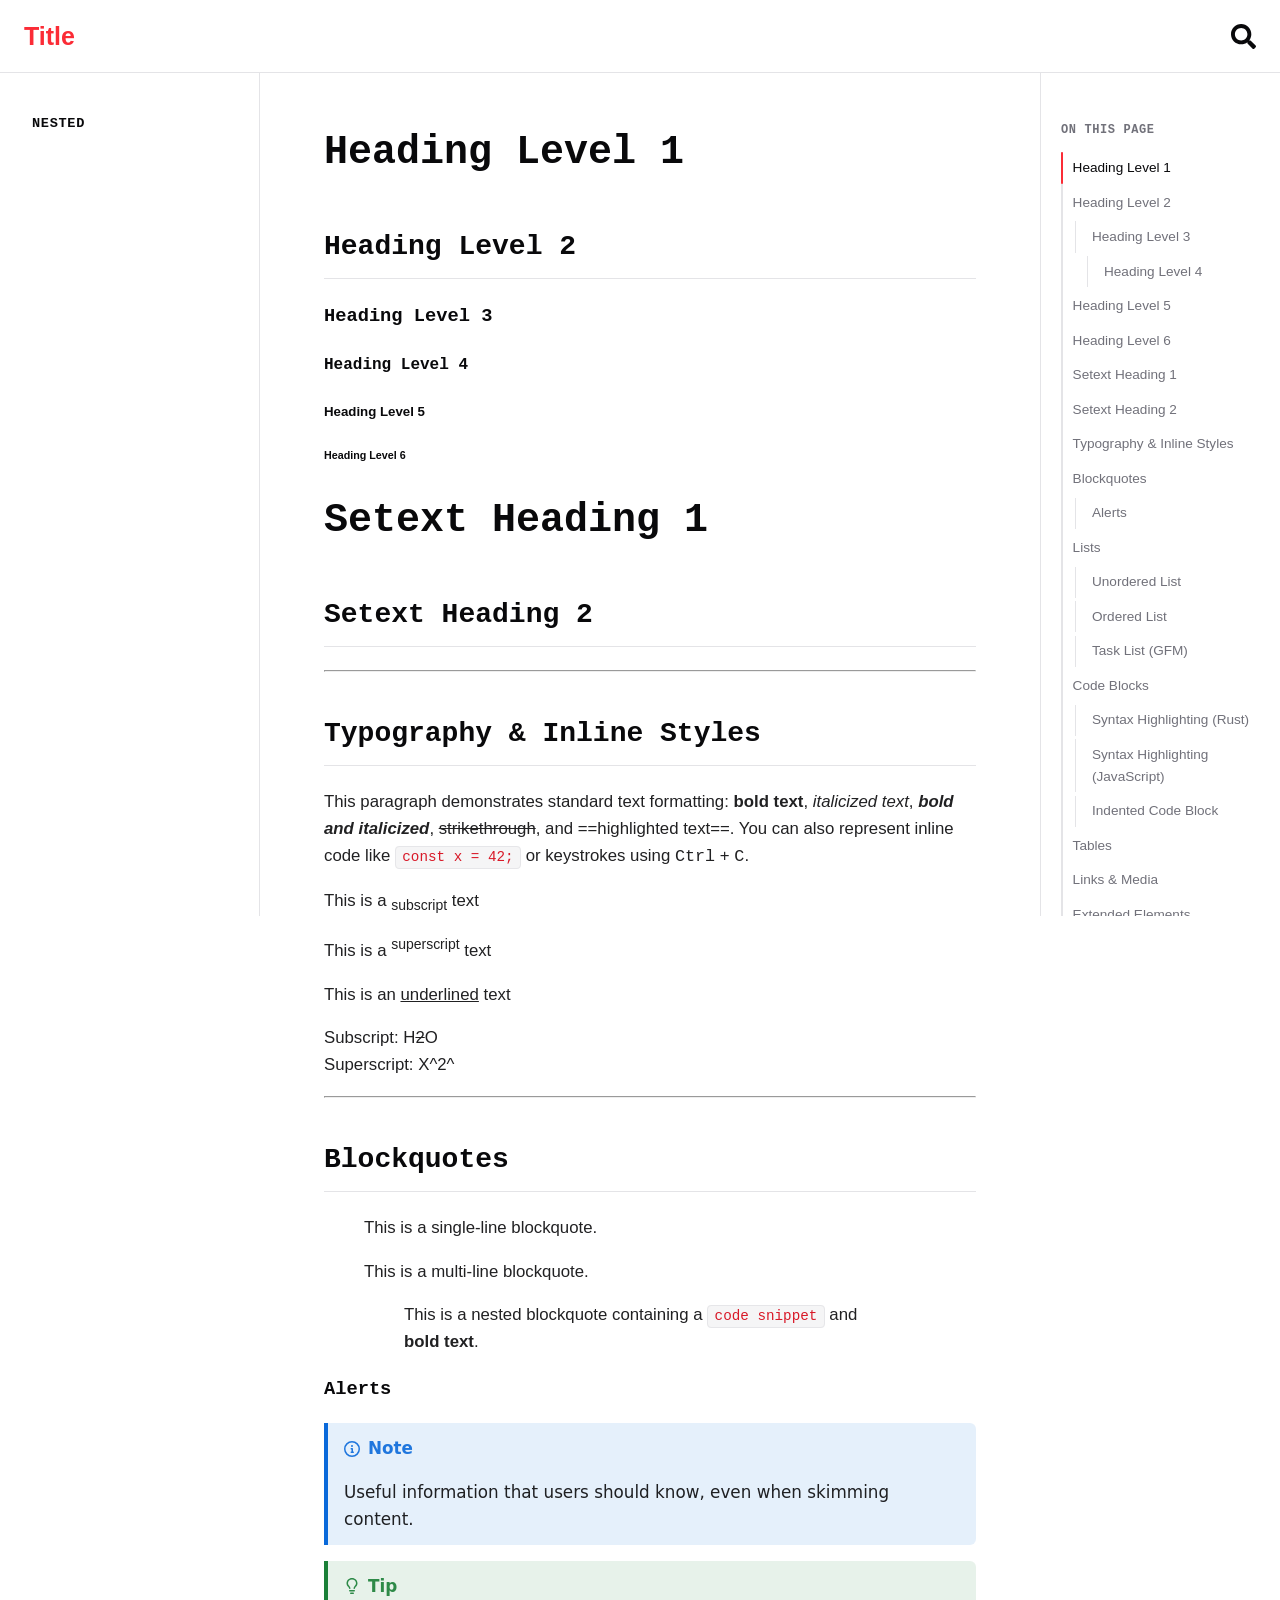
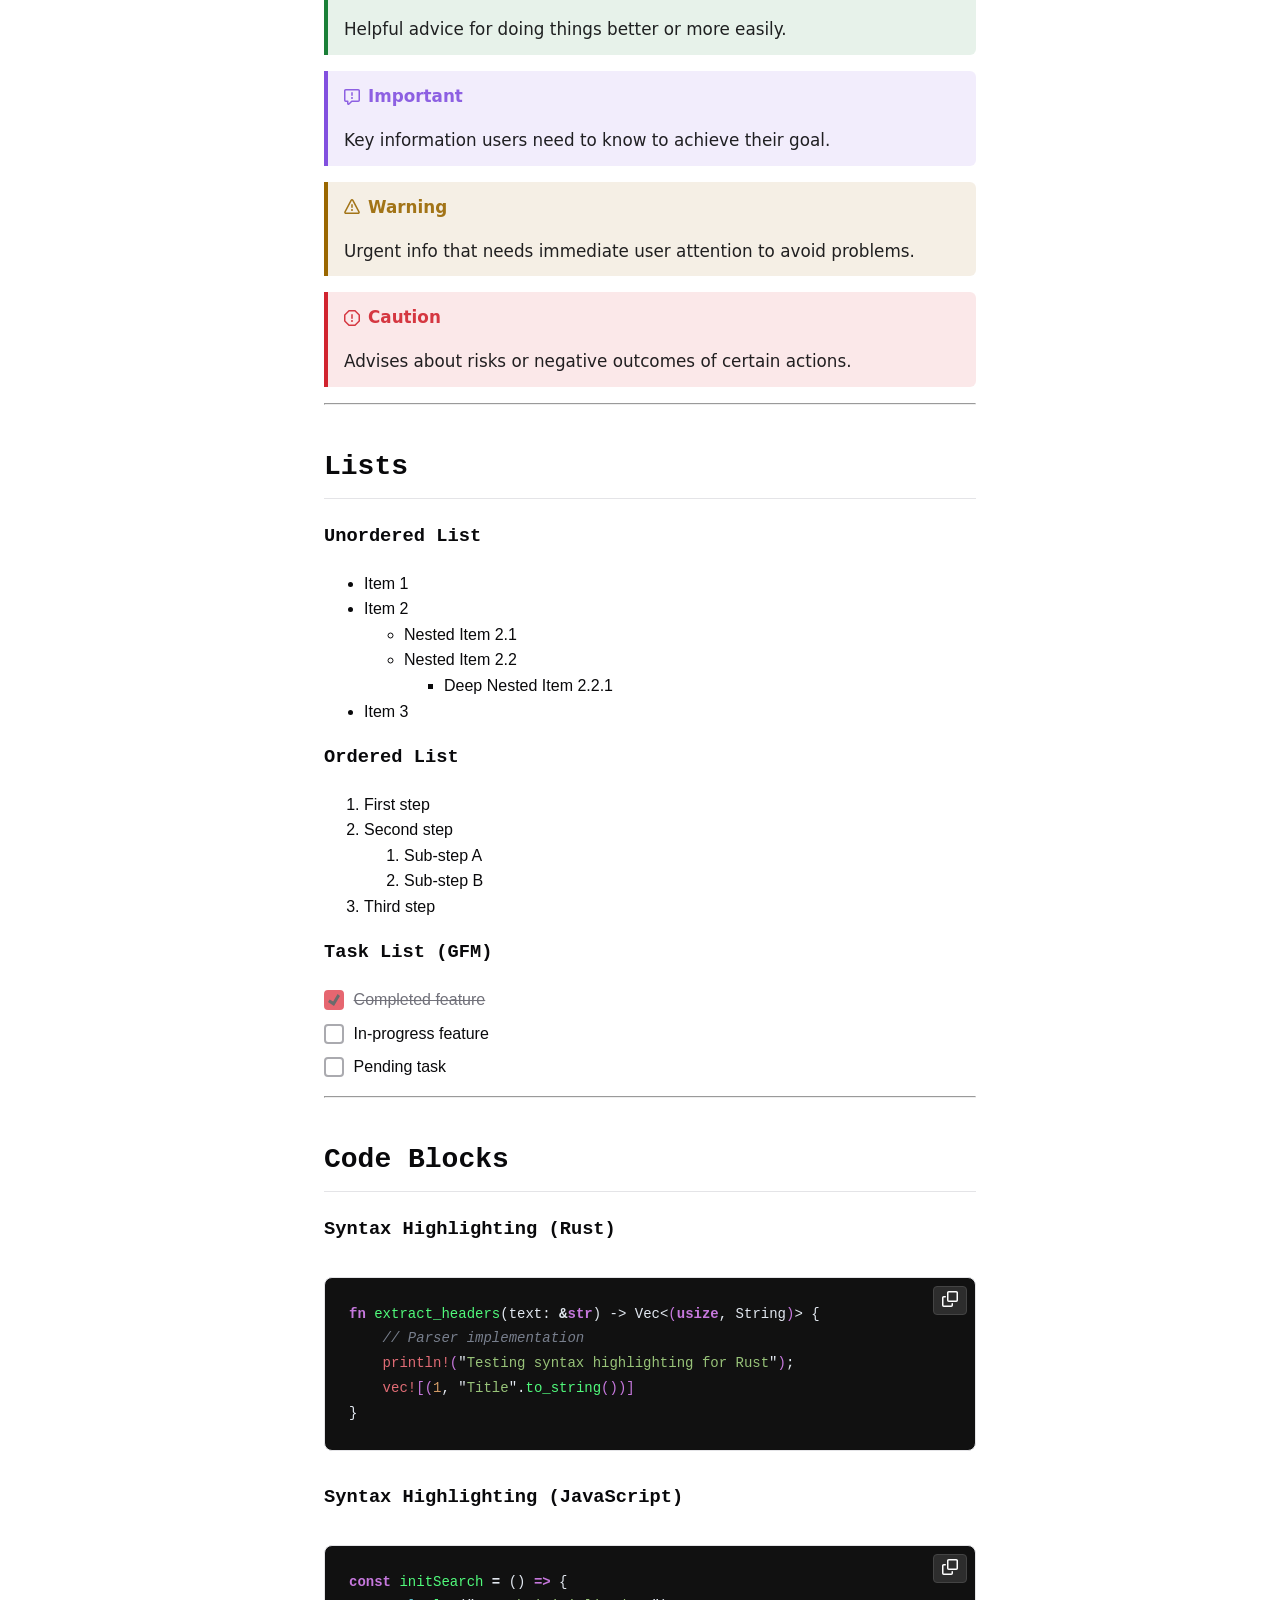
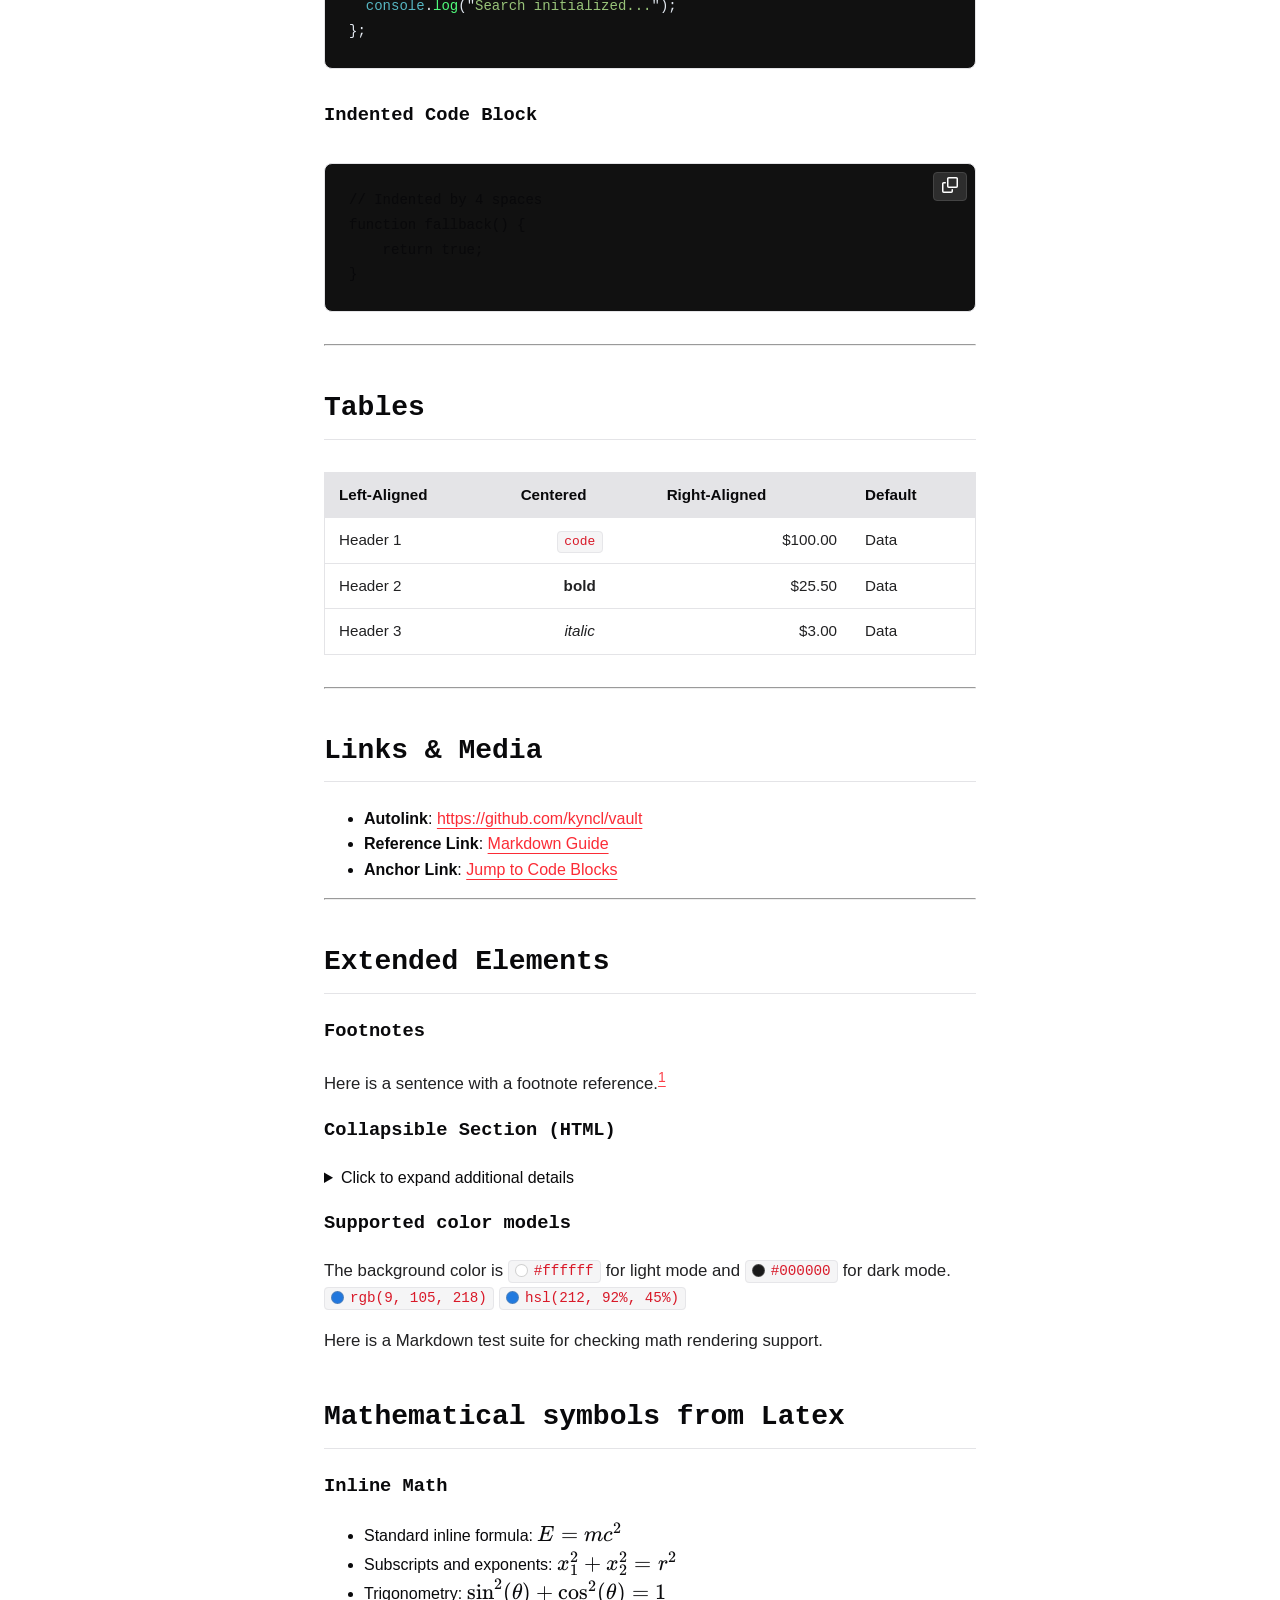
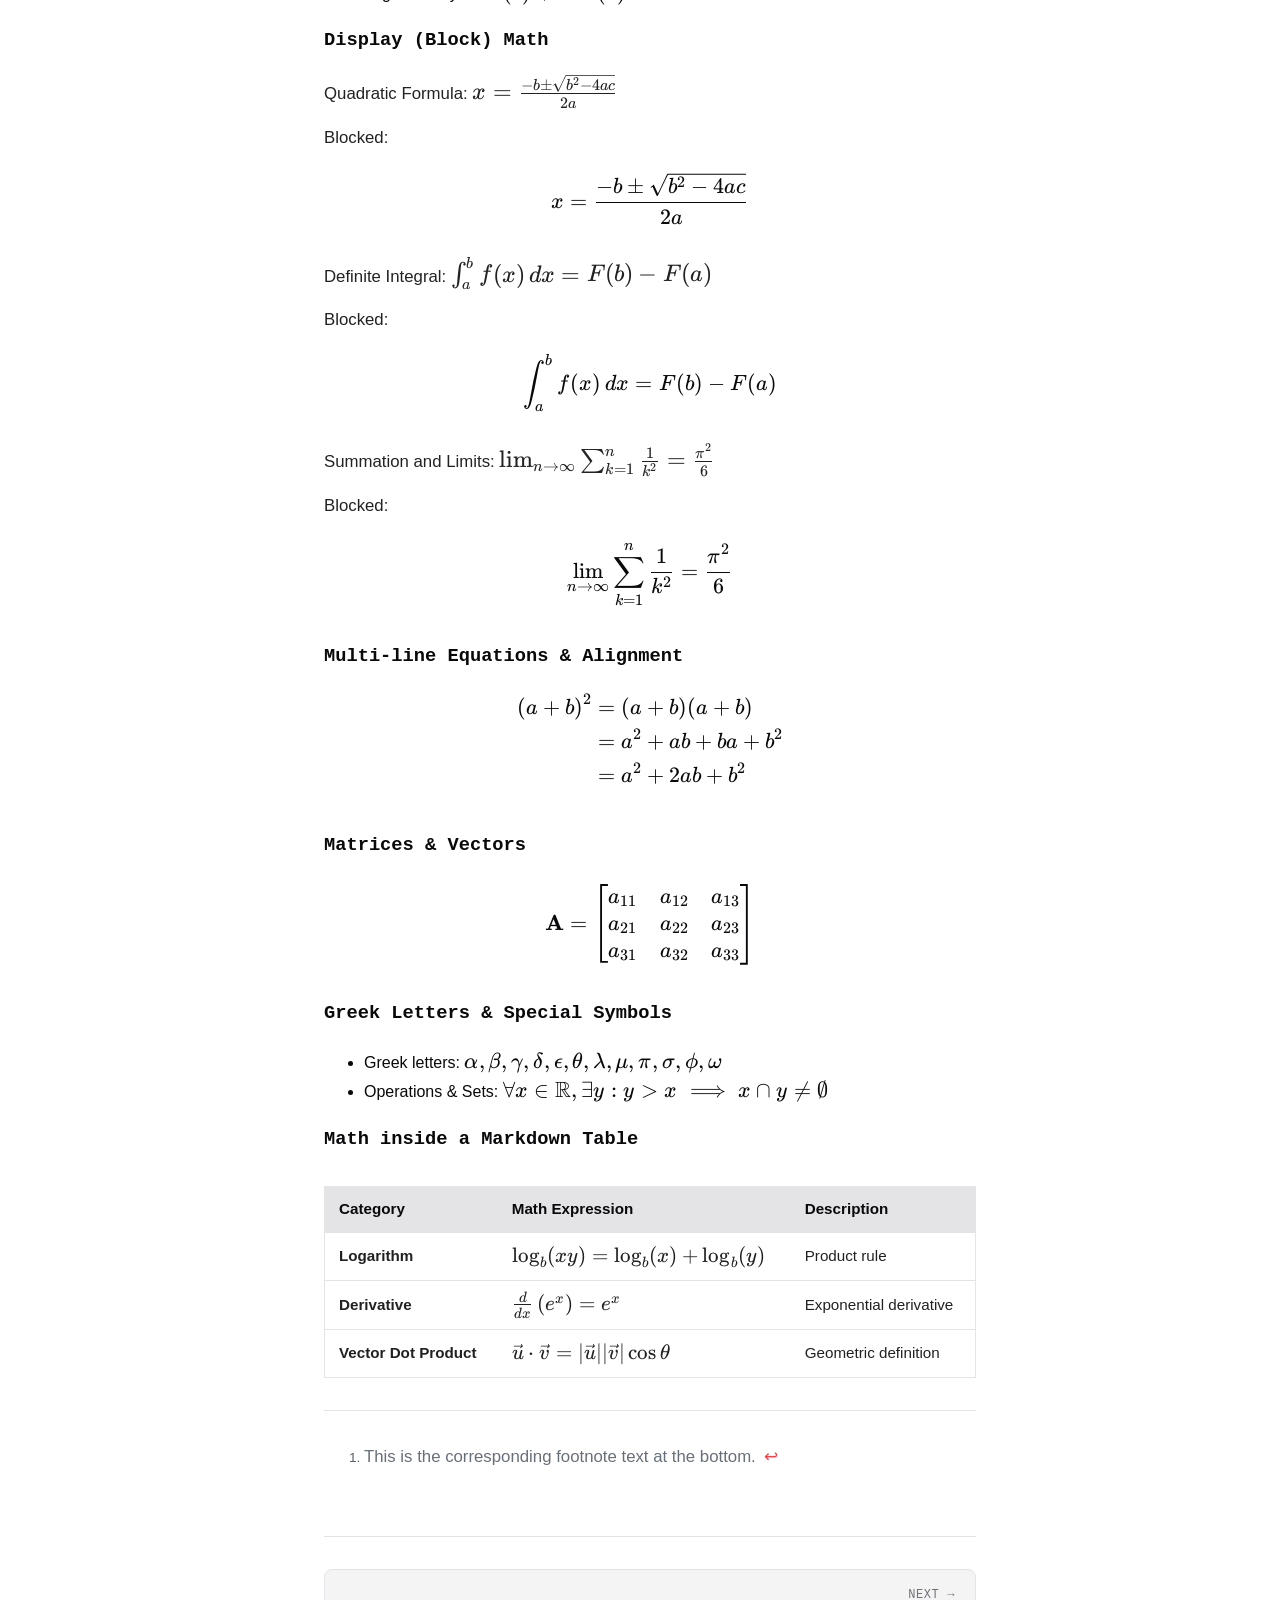
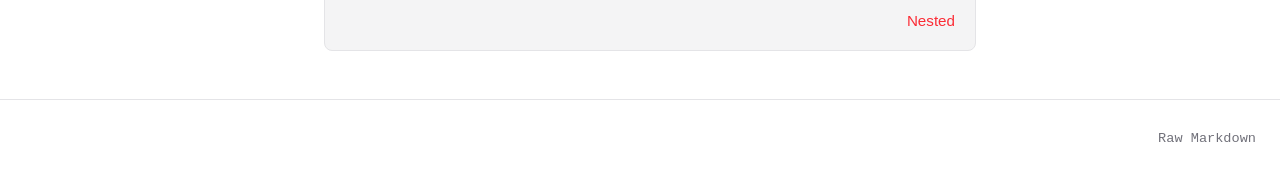
==== commit 082a8579: "Adding flex wrap to checkbox list" ====
--- a/docs/html/index.html
+++ b/docs/html/index.html
@@ -1,4 +1,4 @@
-<!doctype html><html data-background-theme=standard data-radius-theme=standard data-theme=crimson lang=en><meta charset=UTF-8><meta content="width=device-width,initial-scale=1.0" name=viewport><title>Homepage</title><meta content="Part of documentation about index" name=description><link href=./icon.svg rel=icon type=image/x-icon><script>window.VAULT_SEARCH_INDEX=[{title:`index`,url:`index.html`,category:null,headers:/* @__PURE__ */ `Heading Level 1.Heading Level 2.Heading Level 3.Heading Level 4.Heading Level 5.Heading Level 6.Typography & Inline Styles.Blockquotes.Alerts.Lists.Unordered List.Ordered List.Task List (GFM).Code Blocks.Syntax Highlighting (Rust).Syntax Highlighting (JavaScript).Indented Code Block.Tables.Links & Media.Extended Elements.Footnotes.Collapsible Section (HTML).Supported color models.Mathematical symbols from Latex.Inline Math.Display (Block) Math.Multi-line Equations & Alignment.Matrices & Vectors.Greek Letters & Special Symbols.Math inside a Markdown Table`.split(`.`)},{title:`index`,url:`nested/index.html`,category:`Nested`,headers:[`This is nested index.md`]}];</script><style>:root{--background:#fff;--foreground:#09090b;--muted:#71717a;--border:#e4e4e7;--card-bg:#f4f4f5;--accent:#e4e4e7;--hover-bg:#0000000a;--shadow-dropdown:0 10px 25px #00000014;--shadow-sidebar:4px 0 25px #00000014;--font-sans:-apple-system, BlinkMacSystemFont, "Segoe UI", Roboto, Helvetica, Arial, sans-serif;--font-code:"JetBrains Mono", monospace}@media (prefers-color-scheme:dark){:root{--background:#0a0a0a;--foreground:#f4f4f5;--muted:#a1a1aa;--border:#27272a;--card-bg:#121215;--accent:#27272a;--hover-bg:#ffffff0d;--shadow-dropdown:0 10px 25px #000000b3;--shadow-sidebar:4px 0 25px #000000b3}}*{box-sizing:border-box;scroll-behavior:smooth}body{background-color:var(--background);min-height:100vh;color:var(--foreground);font-family:var(--font-sans);grid-template:"header header header""sidebar content toc"1fr"footer footer footer"/260px minmax(0,1fr) 240px;margin:0;padding:0;line-height:1.6;display:grid}h1,h2,h3,h4{font-family:var(--font-code);color:var(--foreground);scroll-margin-top:2rem;font-weight:600}h1{margin-top:0;font-size:2.5rem}h2{border-bottom:1px solid var(--border);margin-top:2.5rem;padding-bottom:.5rem;font-size:1.75rem}p{opacity:.9;font-size:1.05rem}a{color:var(--foreground);text-decoration:underline;text-decoration-color:var(--border);text-underline-offset:4px;transition:color .2s,text-decoration-color .2s}main a{color:var(--main);text-decoration:underline;transition:all .4s}a:hover{color:var(--main-alt);text-decoration-color:var(--main-alt);transition:all .25s}pre,code{font-family:var(--font-code)}p code,li code,td code,blockquote code{white-space:nowrap;background-color:var(--card-bg);border:1px solid var(--border);border-radius:var(--radius-sm);color:var(--main-alt);padding:.15rem .4rem;font-size:.85em;transition:all .4s}pre{background-color:var(--card-bg);border:1px solid var(--border);border-radius:var(--radius-lg);margin:2rem 0;padding:1.5rem;position:relative;overflow-x:auto}pre code{color:var(--foreground);background-color:#0000;border:none;padding:0;font-size:.875rem}table{border-collapse:collapse;border:1px solid var(--border);border-radius:var(--radius-md);width:100%;margin:2rem 0;font-size:.95rem;overflow:hidden}th{background-color:var(--accent);color:var(--foreground);text-align:left;border-bottom:1px solid var(--border);padding:10px 14px;font-weight:600}td{border-bottom:1px solid var(--border);color:var(--foreground);opacity:.9;padding:10px 14px}tr:last-child td{border-bottom:none}ul:has(>li input[type=checkbox]),.contains-task-list{padding-left:0;list-style:none}li:has(>input[type=checkbox]),.task-list-item{align-items:flex-start;gap:.6rem;margin-bottom:.5rem;line-height:1.6;display:flex}input[type=checkbox]{-webkit-appearance:none;appearance:none;border:2px solid var(--muted);border-radius:var(--radius-sm,4px);cursor:pointer;background-color:#0000;flex-shrink:0;place-content:center;width:1.25rem;height:1.25rem;margin:.2rem 0 0;transition:background-color .25s,border-color .25s,box-shadow .25s;display:grid}input[type=checkbox]:hover:not(:disabled){border-color:var(--main)}input[type=checkbox]:focus-visible{border-color:var(--main);box-shadow:0 0 0 2px rgba(var(--main), .15);outline:none}input[type=checkbox]:before{content:"";clip-path:polygon(14% 44%,0 65%,50% 100%,100% 16%,80% 0%,43% 62%);background-color:var(--foreground);width:.75rem;height:.75rem;transition:transform .25s cubic-bezier(.4,0,.2,1);transform:scale(0)}input[type=checkbox]:checked{background-color:var(--main-alt);border-color:var(--main-alt)}input[type=checkbox]:checked:before{transform:scale(1)}input[type=checkbox]:disabled{cursor:not-allowed;opacity:.6}li:has(>input[type=checkbox]:checked){color:var(--muted);text-decoration:line-through;transition:color .25s}:root{--background:#fff;--card-bg:#f4f4f5;--border:#e4e4e7;--accent:#e4e4e7}@media (prefers-color-scheme:dark){:root{--background:#121212;--card-bg:#1e1e1e;--border:#2c2c2c;--accent:#2c2c2c}}[data-background-theme=standard]{--background:#fff;--card-bg:#f4f4f5;--border:#e4e4e7;--accent:#e4e4e7}@media (prefers-color-scheme:dark){[data-background-theme=standard]{--background:#121212;--card-bg:#1e1e1e;--border:#2c2c2c;--accent:#2c2c2c}}[data-background-theme=comfy]{--background:#f4f4f5;--card-bg:#fff;--border:#e4e4e7;--accent:#e4e4e7}@media (prefers-color-scheme:dark){[data-background-theme=comfy]{--background:#18181b;--card-bg:#27272a;--border:#3f3f46;--accent:#3f3f46}}[data-background-theme=deep-black]{--background:#fff;--card-bg:#fff;--border:#d4d4d8;--accent:#d4d4d8}@media (prefers-color-scheme:dark){[data-background-theme=deep-black]{--background:#000;--card-bg:#0d0d0d;--border:#222;--accent:#222}}[data-background-theme=zen]{--background:#faf9f6;--card-bg:#fff;--border:#e8e6e1;--accent:#e8e6e1}@media (prefers-color-scheme:dark){[data-background-theme=zen]{--background:#1f1f1f;--card-bg:#303030;--border:#444;--accent:#444}}[data-background-theme=stone]{--background:#fafaf9;--card-bg:#fff;--border:#e7e5e4;--accent:#e7e5e4}@media (prefers-color-scheme:dark){[data-background-theme=stone]{--background:#1c1917;--card-bg:#292524;--border:#44403c;--accent:#44403c}}[data-background-theme=mauve]{--background:#fbf9fa;--card-bg:#fff;--border:#f0e6ee;--accent:#f0e6ee}@media (prefers-color-scheme:dark){[data-background-theme=mauve]{--background:#1d161e;--card-bg:#291f2b;--border:#3d2c40;--accent:#3d2c40}}[data-background-theme=olive]{--background:#fafaf8;--card-bg:#fff;--border:#eaeae2;--accent:#eaeae2}@media (prefers-color-scheme:dark){[data-background-theme=olive]{--background:#1d1d16;--card-bg:#2a2a20;--border:#3f3f31;--accent:#3f3f31}}[data-background-theme=mist]{--background:#f8fafc;--card-bg:#fff;--border:#e2e8f0;--accent:#e2e8f0}@media (prefers-color-scheme:dark){[data-background-theme=mist]{--background:#161b1d;--card-bg:#1e2427;--border:#2b3539;--accent:#2b3539}}[data-background-theme=taupe]{--background:#faf9f8;--card-bg:#fff;--border:#ede7e3;--accent:#ede7e3}@media (prefers-color-scheme:dark){[data-background-theme=taupe]{--background:#1d1816;--card-bg:#2a2220;--border:#3f3531;--accent:#3f3531}}.back-link{border-bottom:1px solid var(--border);background-color:var(--background);z-index:999;grid-area:header;align-items:center;gap:1rem;padding:1rem 1.5rem;display:flex;position:sticky;top:0;-webkit-transform:translate(0);transform:translate(0)}.nav-bar{justify-content:space-between;display:flex}.home-btn{color:var(--main);font-size:25px;font-weight:700;text-decoration:none;transition:color .25s,transform .45s}.home-btn:hover{color:var(--main-alt);transition:all .25s}.menu-toggle{cursor:pointer;background:0 0;border:none;flex-direction:column;justify-content:space-around;width:30px;height:25px;padding:0;display:none}.menu-toggle .icon-line{background-color:var(--foreground);border-radius:var(--radius-xs);width:100%;height:3px;transition:all .3s ease-in-out}.menu-toggle.open .icon-line:first-child{background-color:var(--main-alt);transition:all .4s;transform:translateY(8.5px)rotate(45deg)}.menu-toggle.open .icon-line:nth-child(2){opacity:0}.menu-toggle.open .icon-line:nth-child(3){background-color:var(--main-alt);transition:all .4s;transform:translateY(-8.5px)rotate(-45deg)}.search-btn{color:var(--foreground);cursor:pointer;background-color:#0000;border:none;justify-content:center;align-items:center;padding:0;font-size:25px;transition:color .3s;display:flex}.search-btn:hover{color:var(--main-alt);transition:all .25s}.search-box{z-index:50;flex-direction:column;gap:.75rem;width:100%;max-width:600px;padding:0 1.5rem;display:none;position:absolute;top:15vh;left:50%;transform:translate(-50%)}.search-box.active{display:flex}.search-box input{background-color:var(--card-bg);width:100%;color:var(--foreground);border:1px solid var(--border);border-radius:var(--radius-lg);font-size:1.25rem;font-family:var(--font-code);outline:none;padding:.85rem 1.25rem;transition:border-color .2s,box-shadow .2s}.search-box input:focus{border-color:var(--main);box-shadow:0 0 0 2px rgba(var(--main), .15);transition:all .25s}.search-suggestions{background-color:var(--card-bg);border:1px solid var(--border);border-radius:var(--radius-lg);box-shadow:var(--shadow-dropdown);flex-direction:column;gap:.25rem;padding:.5rem;display:flex}.search-suggestions button{color:var(--muted);text-align:left;border-radius:var(--radius-sm);cursor:pointer;font-family:var(--font-code);background:0 0;border:none;padding:.6rem .75rem;font-size:.9rem;transition:color .2s,background-color .2s}.search-suggestions button:hover{background-color:var(--hover-bg);color:var(--foreground)}.search-suggestions button.suggestion-item{text-transform:capitalize;justify-content:space-between;align-items:center;width:100%;display:flex}.search-suggestions button.suggestion-item.selected{background-color:var(--active-bg);color:var(--main-alt);transition:all .4s}body.sidebar-locked .search-btn,body.sidebar-locked .search-box{pointer-events:none;opacity:.4;user-select:none}.sidebar{overscroll-behavior:contain;border-right:1px solid var(--border);background-color:var(--background);grid-area:sidebar;height:calc(100dvh - 57px);padding:2rem 1.25rem;font-size:.9rem;position:sticky;top:57px;overflow-y:auto}.sidebar-section{margin-bottom:.25rem}.sidebar-title{font-family:var(--font-code);text-transform:uppercase;letter-spacing:.05em;color:var(--foreground);justify-content:space-between;align-items:center;gap:.5rem;margin-bottom:.5rem;padding:.25rem .75rem;font-size:.85rem;font-weight:700;display:flex}.sidebar-title button{color:var(--foreground);cursor:pointer;border-radius:var(--radius-sm,4px);background-color:#0000;border:none;flex-shrink:0;justify-content:center;align-items:center;padding:.25rem;transition:color .2s,background-color .2s;display:inline-flex}.sidebar-title button:hover{color:var(--main);background-color:var(--hover-bg);transition:all .25s}a.sidebar-title-link,.sidebar-title-text{color:var(--foreground);flex-grow:1;align-items:center;gap:.4rem;padding:.25rem 0;text-decoration:none;transition:color .2s;display:flex}a.sidebar-title-link:after{opacity:.4;font-size:1rem;transition:transform .2s,opacity .2s,color .2s}a.sidebar-title-link:hover,a.sidebar-title-link:hover~button{color:var(--main);transition:all .25s}a.sidebar-title-link.active,a.sidebar-title-link.active~button{color:var(--main-alt);cursor:default;transition:all .4s}a.sidebar-title-link:not(.active):hover:before{opacity:1;color:var(--main);transition:all .25s;transform:translate(2px)}.sidebar-list{text-transform:capitalize;margin:0;padding:0;list-style:none}.sidebar-section .sidebar-list{margin-left:1.5rem}.sidebar-section .sidebar-list a:not(.active){border-left:1px solid var(--border);border-radius:0}.sidebar-item{margin:.25rem 0}.sidebar-link{border-radius:var(--radius-sm);color:var(--muted);padding:.4rem .75rem;text-decoration:none;transition:color .2s,background-color .2s;display:block}.sidebar-link:hover{color:var(--foreground);background-color:var(--hover-bg)}.sidebar-link.active{cursor:default;color:var(--foreground);background-color:var(--active-bg);border-left:2px solid var(--main);padding-left:calc(.75rem - 2px);font-weight:500;transition:all .4s}.sidebar-section.collapsed .sidebar-list{display:none}.sidebar-section.collapsed .sidebar-toggle svg{transform:rotate(-90deg)}.sidebar-toggle svg{transition:transform .2s}.doc-content{grid-area:content;width:100%;max-width:900px;margin:0 auto;padding:3rem 4rem}.toc-sidebar{overscroll-behavior:contain;border-left:1px solid var(--border);grid-area:toc;max-height:calc(100dvh - 57px);padding:3rem 1.25rem 5rem;font-size:.85rem;position:sticky;top:57px;overflow-y:auto}.toc-sidebar div:first-child{font-family:var(--font-code);text-transform:uppercase;letter-spacing:.05em;color:var(--muted);margin-bottom:.75rem;font-size:.75rem;font-weight:600}.toc-list{border-left:2px solid var(--border);flex-direction:column;gap:.2rem;margin:0;padding:0;list-style:none;display:flex;position:relative}.toc-list li{position:relative}.toc-link{color:var(--muted);border-radius:var(--radius-sm);padding:.3rem .6rem;font-size:.85rem;text-decoration:none;transition:color .2s,background-color .2s;display:block}.toc-link:hover{color:var(--foreground);background-color:var(--hover-bg)}.toc-item-h3{border-left:1px solid var(--border);margin-left:.75rem;padding-left:.4rem}.toc-item-h4{border-left:1px solid var(--border);margin-left:1.5rem;padding-left:.4rem}.toc-link.active{color:var(--foreground);font-weight:500}li.active:before{content:"";background-color:var(--main);border-radius:var(--radius-xs);width:2px;position:absolute;top:0;bottom:0}.toc-item.active:before{left:-2px}.toc-item-h3.active:before{left:calc(-.75rem - 2px)}.toc-item-h4.active:before{left:calc(-1.5rem - 2px)}.toc-mobile-toggle{z-index:25;border-radius:var(--radius-sm);cursor:pointer;color:var(--muted);background:0 0;border-color:#0000;padding:.5rem;transition:background-color .2s,color .2s;display:none;position:fixed;top:75px;right:1.25rem}.toc-mobile-toggle:hover,.toc-mobile-toggle:focus{background-color:var(--hover-bg);color:var(--foreground);transition:all .35s}.toc-mobile-toggle svg{width:20px;height:20px}.pagination-nav{border-top:1px solid var(--border);justify-content:space-between;gap:1rem;margin-top:4rem;padding-top:2rem;display:flex}.pagination-btn{background-color:var(--card-bg);border:1px solid var(--border);border-radius:var(--radius-lg);color:var(--foreground);flex-direction:column;flex:1;gap:.25rem;max-width:48%;padding:1rem 1.25rem;text-decoration:none;transition:border-color .2s,transform .2s;display:flex}.pagination-btn:only-child{max-width:100%}.pagination-btn:hover{border-color:var(--main);color:var(--foreground);transition:all .25s}.pagination-btn.next{text-align:right;align-items:flex-end}.pagination-label{font-family:var(--font-code);text-transform:uppercase;letter-spacing:.05em;color:var(--muted);font-size:.75rem}.pagination-title{color:var(--main);text-transform:capitalize;font-size:.95rem;font-weight:500;transition:all .4s}.raw-md{z-index:50;text-align:right;border-top:1px solid var(--border);background-color:var(--background);grid-area:footer;padding:1.5rem}.raw-md a{font-family:var(--font-code);color:var(--muted);font-size:.85rem;text-decoration:none;transition:color .2s}.raw-md a:hover{color:var(--foreground)}@media (width<=1200px){body{grid-template-columns:260px minmax(0,1fr);grid-template-areas:"header header""sidebar content""footer footer"}.doc-content{padding:3rem 4rem 3rem 2rem}.toc-mobile-toggle{cursor:pointer;flex-direction:column;align-items:flex-end;gap:5px;width:42px;padding:.75rem .5rem;transition:all .45s;display:flex;position:fixed;top:15em;right:.5rem;transform:translateY(-50%)}.toc-mini-line{background-color:var(--muted);border-radius:var(--radius-xs);height:2px;transition:background-color .2s,width .2s}.toc-mini-line.level-top{width:20px}.toc-mini-line.level-mid{width:12px}.toc-mini-line.level-low{width:6px}.toc-mini-line.active{background-color:var(--main);width:24px;transition:all .4s}.toc-mobile-toggle:hover .toc-mini-line:not(.active){background-color:var(--foreground)}.toc-sidebar{background-color:var(--background);border:1px solid var(--border);border-radius:var(--radius-sm);opacity:0;visibility:hidden;pointer-events:none;width:260px;height:auto;max-height:30rem;padding:1.5rem;transition:opacity .2s,transform .2s,visibility .2s;display:none;top:7em;right:4.5rem;transform:translate(20px);box-shadow:0 8px 24px #0003}.toc-sidebar.show-mobile{z-index:15;opacity:1!important;visibility:visible!important;pointer-events:auto!important;display:block!important;position:fixed!important;transform:translate(0)!important}.toc-mobile-bg{background-color:var(--background)}.doc-content{margin-top:65px;padding:1.5rem 4rem 1.5rem 1.5rem}.back-link{z-index:999;width:100%;position:fixed;top:0;left:0}}@media (width<=768px){body{grid-template-columns:minmax(0,1fr);grid-template-areas:"header""content""footer"}body.sidebar-open{overflow:hidden}.menu-toggle{display:flex}.sidebar-backdrop{backdrop-filter:blur(2px);z-index:900;opacity:0;visibility:hidden;background-color:#0009;width:100vw;height:100dvh;transition:opacity .3s,visibility .3s;position:fixed;top:0;left:0}body.sidebar-open .sidebar-backdrop{opacity:1;visibility:visible}.sidebar{z-index:910;background-color:var(--background);width:260px;height:100dvh;box-shadow:var(--shadow-sidebar);padding:calc(57px + 2rem) 1.25rem 2rem;transition:transform .3s cubic-bezier(.16,1,.3,1);display:block;position:fixed;top:0;left:0;transform:translate(-100%)}body.sidebar-open .sidebar{transform:translate(0)}}@media (width<=600px){body{display:block}.back-link{padding:.75rem 1rem}.doc-content{padding:1rem 4rem 1rem 1rem}h1{font-size:1.8rem}h2{font-size:1.4rem}.pagination-nav{flex-direction:column}.pagination-btn{max-width:100%;text-align:left!important;align-items:flex-start!important}}@media (width<=530px){table{display:block;overflow:auto}}.markdown-alert{border-left:4px solid;border-radius:0 6px 6px 0;margin-bottom:16px;padding:12px 16px;font-family:system-ui,sans-serif}.markdown-alert .alert-title{align-items:center;gap:8px;margin-top:0;margin-bottom:8px;font-weight:600;display:flex}.markdown-alert p:last-child{margin-bottom:0}.markdown-alert-note{background-color:#0969da1a;border-color:#0969da}.markdown-alert-note .alert-title{color:#0969da}.markdown-alert-tip{background-color:#1a7f371a;border-color:#1a7f37}.markdown-alert-tip .alert-title{color:#1a7f37}.markdown-alert-important{background-color:#8250df1a;border-color:#8250df}.markdown-alert-important .alert-title{color:#8250df}.markdown-alert-warning{background-color:#9a67001a;border-color:#9a6700}.markdown-alert-warning .alert-title{color:#9a6700}.markdown-alert-caution{background-color:#d1242f1a;border-color:#d1242f}.markdown-alert-caution .alert-title{color:#d1242f}.color-swatch{vertical-align:baseline;border:1px solid #80808066;border-radius:50%;width:.9em;height:.9em;margin-bottom:-.1em;margin-right:.4em;display:inline-block}section.footnotes{border-top:1px solid var(--border-color,#e1e4e8);color:var(--text-muted,#57606a);margin-top:2rem;padding-top:1rem;font-size:.85em}a[data-footnote-ref],section.footnotes li{scroll-margin-top:80px}section.footnotes h2.sr-only{clip:rect(0, 0, 0, 0);border:0;width:1px;height:1px;margin:-1px;padding:0;position:absolute;overflow:hidden}.data-footnote-backref{margin-left:.25rem;font-family:monospace;text-decoration:none}:root,[data-radius-theme=standard]{--radius-lg:8px;--radius-md:6px;--radius-sm:4px;--radius-xs:2px}[data-radius-theme=brutalist]{--radius-lg:0px;--radius-md:0px;--radius-sm:0px;--radius-xs:0px}[data-radius-theme=rounded]{--radius-lg:16px;--radius-md:12px;--radius-sm:8px;--radius-xs:4px}:root,[data-theme=crimson]{--main:oklch(63.7% .237 25.331);--main-alt:oklch(53.7% .237 25.331);--active-bg:oklch(63.7% .237 25.331/.1)}@media (prefers-color-scheme:dark){:root,[data-theme=crimson]{--main:oklch(69.7% .237 25.331);--main-alt:oklch(79.7% .237 25.331);--active-bg:oklch(69.7% .237 25.331/.18)}}[data-theme=orange-red]{--main:oklch(64.6% .222 41.116);--main-alt:oklch(54.6% .222 41.116);--active-bg:oklch(64.6% .222 41.116/.1)}@media (prefers-color-scheme:dark){[data-theme=orange-red]{--main:oklch(70.6% .222 41.116);--main-alt:oklch(80.6% .222 41.116);--active-bg:oklch(70.6% .222 41.116/.18)}}[data-theme=orange]{--main:oklch(66.6% .179 58.318);--main-alt:oklch(56.6% .179 58.318);--active-bg:oklch(66.6% .179 58.318/.1)}@media (prefers-color-scheme:dark){[data-theme=orange]{--main:oklch(72.6% .179 58.318);--main-alt:oklch(82.6% .179 58.318);--active-bg:oklch(72.6% .179 58.318/.18)}}[data-theme=yellow]{--main:oklch(68.1% .162 75.834);--main-alt:oklch(58.1% .162 75.834);--active-bg:oklch(68.1% .162 75.834/.1)}@media (prefers-color-scheme:dark){[data-theme=yellow]{--main:oklch(74.1% .162 75.834);--main-alt:oklch(84.1% .162 75.834);--active-bg:oklch(74.1% .162 75.834/.18)}}[data-theme=green]{--main:oklch(64.8% .2 131.684);--main-alt:oklch(54.8% .2 131.684);--active-bg:oklch(64.8% .2 131.684/.1)}@media (prefers-color-scheme:dark){[data-theme=green]{--main:oklch(70.8% .2 131.684);--main-alt:oklch(80.8% .2 131.684);--active-bg:oklch(70.8% .2 131.684/.18)}}[data-theme=emerald]{--main:oklch(62.7% .194 149.214);--main-alt:oklch(52.7% .194 149.214);--active-bg:oklch(62.7% .194 149.214/.1)}@media (prefers-color-scheme:dark){[data-theme=emerald]{--main:oklch(68.7% .194 149.214);--main-alt:oklch(78.7% .194 149.214);--active-bg:oklch(68.7% .194 149.214/.18)}}[data-theme=teal]{--main:oklch(59.6% .145 163.225);--main-alt:oklch(49.6% .145 163.225);--active-bg:oklch(59.6% .145 163.225/.1)}@media (prefers-color-scheme:dark){[data-theme=teal]{--main:oklch(65.6% .145 163.225);--main-alt:oklch(75.6% .145 163.225);--active-bg:oklch(65.6% .145 163.225/.18)}}[data-theme=cyan]{--main:oklch(60% .118 184.704);--main-alt:oklch(50% .118 184.704);--active-bg:oklch(60% .118 184.704/.1)}@media (prefers-color-scheme:dark){[data-theme=cyan]{--main:oklch(66% .118 184.704);--main-alt:oklch(76% .118 184.704);--active-bg:oklch(66% .118 184.704/.18)}}[data-theme=blue]{--main:oklch(60.9% .126 221.723);--main-alt:oklch(50.9% .126 221.723);--active-bg:oklch(60.9% .126 221.723/.1)}@media (prefers-color-scheme:dark){[data-theme=blue]{--main:oklch(66.9% .126 221.723);--main-alt:oklch(76.9% .126 221.723);--active-bg:oklch(66.9% .126 221.723/.18)}}[data-theme=indigo]{--main:oklch(58.87% .2323 282.69);--main-alt:oklch(48.87% .2323 282.69);--active-bg:oklch(58.87% .2323 282.69/.1)}@media (prefers-color-scheme:dark){[data-theme=indigo]{--main:oklch(64.87% .2323 282.69);--main-alt:oklch(74.87% .2323 282.69);--active-bg:oklch(64.87% .2323 282.69/.18)}}[data-theme=purple]{--main:oklch(43.83% .2179 303.91);--main-alt:oklch(33.83% .2179 303.91);--active-bg:oklch(43.83% .2179 303.91/.1)}@media (prefers-color-scheme:dark){[data-theme=purple]{--main:oklch(49.83% .2179 303.91);--main-alt:oklch(59.83% .2179 303.91);--active-bg:oklch(49.83% .2179 303.91/.18)}}[data-theme=rose]{--main:oklch(58.6% .253 17.585);--main-alt:oklch(48.6% .253 17.585);--active-bg:oklch(58.6% .253 17.585/.1)}@media (prefers-color-scheme:dark){[data-theme=rose]{--main:oklch(64.6% .253 17.585);--main-alt:oklch(74.6% .253 17.585);--active-bg:oklch(64.6% .253 17.585/.18)}}[data-theme=silver]{--main:oklch(98.5% .002 247.839);--main-alt:oklch(88.5% .002 247.839);--active-bg:oklch(98.5% .002 247.839/.1)}@media (prefers-color-scheme:dark){[data-theme=silver]{--main:oklch(85% .002 247.839);--main-alt:oklch(95% .002 247.839);--active-bg:oklch(85% .002 247.839/.18)}}[data-theme=fuchsia]{--main:oklch(59.1% .293 322.896);--main-alt:oklch(49.1% .293 322.896);--active-bg:oklch(59.1% .293 322.896/.1)}@media (prefers-color-scheme:dark){[data-theme=fuchsia]{--main:oklch(65.1% .293 322.896);--main-alt:oklch(75.1% .293 322.896);--active-bg:oklch(65.1% .293 322.896/.18)}}[data-theme=pink]{--main:oklch(59.2% .249 .584);--main-alt:oklch(49.2% .249 .584);--active-bg:oklch(59.2% .249 .584/.1)}@media (prefers-color-scheme:dark){[data-theme=pink]{--main:oklch(65.2% .249 .584);--main-alt:oklch(75.2% .249 .584);--active-bg:oklch(65.2% .249 .584/.18)}}[data-theme=amber]{--main:oklch(62.5% .19 60.5);--main-alt:oklch(52.5% .19 60.5);--active-bg:oklch(62.5% .19 60.5/.1)}@media (prefers-color-scheme:dark){[data-theme=amber]{--main:oklch(69.5% .19 60.5);--main-alt:oklch(79.5% .19 60.5);--active-bg:oklch(69.5% .19 60.5/.18)}}[data-theme=lime]{--main:oklch(72% .21 128.5);--main-alt:oklch(62% .21 128.5);--active-bg:oklch(72% .21 128.5/.1)}@media (prefers-color-scheme:dark){[data-theme=lime]{--main:oklch(78% .21 128.5);--main-alt:oklch(86% .21 128.5);--active-bg:oklch(78% .21 128.5/.18)}}[data-theme=red]{--main:oklch(58% .25 24.5);--main-alt:oklch(48% .25 24.5);--active-bg:oklch(58% .25 24.5/.1)}@media (prefers-color-scheme:dark){[data-theme=red]{--main:oklch(64% .25 24.5);--main-alt:oklch(74% .25 24.5);--active-bg:oklch(64% .25 24.5/.18)}}[data-theme=sky]{--main:oklch(60% .15 235);--main-alt:oklch(50% .15 235);--active-bg:oklch(60% .15 235/.1)}@media (prefers-color-scheme:dark){[data-theme=sky]{--main:oklch(67% .15 235);--main-alt:oklch(77% .15 235);--active-bg:oklch(67% .15 235/.18)}}[data-theme=violet]{--main:oklch(52% .25 295);--main-alt:oklch(42% .25 295);--active-bg:oklch(52% .25 295/.1)}@media (prefers-color-scheme:dark){[data-theme=violet]{--main:oklch(59% .25 295);--main-alt:oklch(69% .25 295);--active-bg:oklch(59% .25 295/.18)}}</style><link onload="this.media='all'" href=css/lazy__katex.css media=print rel=stylesheet><link onload="this.media='all'" href=css/lazy__syntax-highlighting.css media=print rel=stylesheet><script>// 1. Code Block Copy Buttons
+<!doctype html><html data-background-theme=standard data-radius-theme=standard data-theme=crimson lang=en><meta charset=UTF-8><meta content="width=device-width,initial-scale=1.0" name=viewport><title>Homepage</title><meta content="Part of documentation about index" name=description><link href=icon.svg rel=icon type=image/x-icon><script>window.VAULT_SEARCH_INDEX=[{title:`index`,url:`index.html`,category:null,headers:/* @__PURE__ */ `Heading Level 1.Heading Level 2.Heading Level 3.Heading Level 4.Heading Level 5.Heading Level 6.Typography & Inline Styles.Blockquotes.Alerts.Lists.Unordered List.Ordered List.Task List (GFM).Code Blocks.Syntax Highlighting (Rust).Syntax Highlighting (JavaScript).Indented Code Block.Tables.Links & Media.Extended Elements.Footnotes.Collapsible Section (HTML).Supported color models.Mathematical symbols from Latex.Inline Math.Display (Block) Math.Multi-line Equations & Alignment.Matrices & Vectors.Greek Letters & Special Symbols.Math inside a Markdown Table`.split(`.`)},{title:`index`,url:`nested/index.html`,category:`Nested`,headers:[`This is nested index.md`]}];</script><style>:root{--background:#fff;--foreground:#09090b;--muted:#71717a;--border:#e4e4e7;--card-bg:#f4f4f5;--accent:#e4e4e7;--hover-bg:#0000000a;--shadow-dropdown:0 10px 25px #00000014;--shadow-sidebar:4px 0 25px #00000014;--font-sans:-apple-system, BlinkMacSystemFont, "Segoe UI", Roboto, Helvetica, Arial, sans-serif;--font-code:"JetBrains Mono", monospace}@media (prefers-color-scheme:dark){:root{--background:#0a0a0a;--foreground:#f4f4f5;--muted:#a1a1aa;--border:#27272a;--card-bg:#121215;--accent:#27272a;--hover-bg:#ffffff0d;--shadow-dropdown:0 10px 25px #000000b3;--shadow-sidebar:4px 0 25px #000000b3}}*{box-sizing:border-box;scroll-behavior:smooth}body{background-color:var(--background);min-height:100vh;color:var(--foreground);font-family:var(--font-sans);grid-template:"header header header""sidebar content toc"1fr"footer footer footer"/260px minmax(0,1fr) 240px;margin:0;padding:0;line-height:1.6;display:grid}h1,h2,h3,h4{font-family:var(--font-code);color:var(--foreground);scroll-margin-top:2rem;font-weight:600}h1{margin-top:0;font-size:2.5rem}h2{border-bottom:1px solid var(--border);margin-top:2.5rem;padding-bottom:.5rem;font-size:1.75rem}p{opacity:.9;font-size:1.05rem}a{color:var(--foreground);text-decoration:underline;text-decoration-color:var(--border);text-underline-offset:4px;transition:color .2s,text-decoration-color .2s}main a{color:var(--main);text-decoration:underline;transition:all .4s}a:hover{color:var(--main-alt);text-decoration-color:var(--main-alt);transition:all .25s}pre,code{font-family:var(--font-code)}p code,li code,td code,blockquote code{white-space:nowrap;background-color:var(--card-bg);border:1px solid var(--border);border-radius:var(--radius-sm);color:var(--main-alt);padding:.15rem .4rem;font-size:.85em;transition:all .4s}pre{background-color:var(--card-bg);border:1px solid var(--border);border-radius:var(--radius-lg);margin:2rem 0;padding:1.5rem;position:relative;overflow-x:auto}pre code{color:var(--foreground);background-color:#0000;border:none;padding:0;font-size:.875rem}table{border-collapse:collapse;border:1px solid var(--border);width:100%;margin:2rem 0;font-size:.95rem;overflow:hidden}th{background-color:var(--accent);color:var(--foreground);text-align:left;border-bottom:1px solid var(--border);padding:10px 14px;font-weight:600}td{border-bottom:1px solid var(--border);color:var(--foreground);opacity:.9;padding:10px 14px}tr:last-child td{border-bottom:none}ul:has(>li input[type=checkbox]),.contains-task-list{padding-left:0;list-style:none}li:has(>input[type=checkbox]),.task-list-item{flex-wrap:wrap;align-items:flex-start;gap:.6rem;margin-bottom:.5rem;line-height:1.6;display:flex}input[type=checkbox]{-webkit-appearance:none;appearance:none;border:2px solid var(--muted);border-radius:var(--radius-sm,4px);cursor:pointer;background-color:#0000;flex-shrink:0;place-content:center;width:1.25rem;height:1.25rem;margin:.2rem 0 0;transition:background-color .25s,border-color .25s,box-shadow .25s;display:grid}input[type=checkbox]:hover:not(:disabled){border-color:var(--main)}input[type=checkbox]:focus-visible{border-color:var(--main);box-shadow:0 0 0 2px rgba(var(--main), .15);outline:none}input[type=checkbox]:before{content:"";clip-path:polygon(14% 44%,0 65%,50% 100%,100% 16%,80% 0%,43% 62%);background-color:var(--foreground);width:.75rem;height:.75rem;transition:transform .25s cubic-bezier(.4,0,.2,1);transform:scale(0)}input[type=checkbox]:checked{background-color:var(--main-alt);border-color:var(--main-alt)}input[type=checkbox]:checked:before{transform:scale(1)}input[type=checkbox]:disabled{cursor:not-allowed;opacity:.6}li:has(>input[type=checkbox]:checked){color:var(--muted);text-decoration:line-through;transition:color .25s}:root{--background:#fff;--card-bg:#f4f4f5;--border:#e4e4e7;--accent:#e4e4e7}@media (prefers-color-scheme:dark){:root{--background:#121212;--card-bg:#1e1e1e;--border:#2c2c2c;--accent:#2c2c2c}}[data-background-theme=standard]{--background:#fff;--card-bg:#f4f4f5;--border:#e4e4e7;--accent:#e4e4e7}@media (prefers-color-scheme:dark){[data-background-theme=standard]{--background:#121212;--card-bg:#1e1e1e;--border:#2c2c2c;--accent:#2c2c2c}}[data-background-theme=comfy]{--background:#f4f4f5;--card-bg:#fff;--border:#e4e4e7;--accent:#e4e4e7}@media (prefers-color-scheme:dark){[data-background-theme=comfy]{--background:#18181b;--card-bg:#27272a;--border:#3f3f46;--accent:#3f3f46}}[data-background-theme=deep-black]{--background:#fff;--card-bg:#fff;--border:#d4d4d8;--accent:#d4d4d8}@media (prefers-color-scheme:dark){[data-background-theme=deep-black]{--background:#000;--card-bg:#0d0d0d;--border:#222;--accent:#222}}[data-background-theme=zen]{--background:#faf9f6;--card-bg:#fff;--border:#e8e6e1;--accent:#e8e6e1}@media (prefers-color-scheme:dark){[data-background-theme=zen]{--background:#1f1f1f;--card-bg:#303030;--border:#444;--accent:#444}}[data-background-theme=stone]{--background:#fafaf9;--card-bg:#fff;--border:#e7e5e4;--accent:#e7e5e4}@media (prefers-color-scheme:dark){[data-background-theme=stone]{--background:#1c1917;--card-bg:#292524;--border:#44403c;--accent:#44403c}}[data-background-theme=mauve]{--background:#fbf9fa;--card-bg:#fff;--border:#f0e6ee;--accent:#f0e6ee}@media (prefers-color-scheme:dark){[data-background-theme=mauve]{--background:#1d161e;--card-bg:#291f2b;--border:#3d2c40;--accent:#3d2c40}}[data-background-theme=olive]{--background:#fafaf8;--card-bg:#fff;--border:#eaeae2;--accent:#eaeae2}@media (prefers-color-scheme:dark){[data-background-theme=olive]{--background:#1d1d16;--card-bg:#2a2a20;--border:#3f3f31;--accent:#3f3f31}}[data-background-theme=mist]{--background:#f8fafc;--card-bg:#fff;--border:#e2e8f0;--accent:#e2e8f0}@media (prefers-color-scheme:dark){[data-background-theme=mist]{--background:#161b1d;--card-bg:#1e2427;--border:#2b3539;--accent:#2b3539}}[data-background-theme=taupe]{--background:#faf9f8;--card-bg:#fff;--border:#ede7e3;--accent:#ede7e3}@media (prefers-color-scheme:dark){[data-background-theme=taupe]{--background:#1d1816;--card-bg:#2a2220;--border:#3f3531;--accent:#3f3531}}.back-link{border-bottom:1px solid var(--border);background-color:var(--background);z-index:999;grid-area:header;align-items:center;gap:1rem;padding:1rem 1.5rem;display:flex;position:sticky;top:0;-webkit-transform:translate(0);transform:translate(0)}.nav-bar{justify-content:space-between;display:flex}.home-btn{color:var(--main);font-size:25px;font-weight:700;text-decoration:none;transition:color .25s,transform .45s}.home-btn:hover{color:var(--main-alt);transition:all .25s}.menu-toggle{cursor:pointer;background:0 0;border:none;flex-direction:column;justify-content:space-around;width:30px;height:25px;padding:0;display:none}.menu-toggle .icon-line{background-color:var(--foreground);border-radius:var(--radius-xs);width:100%;height:3px;transition:all .3s ease-in-out}.menu-toggle.open .icon-line:first-child{background-color:var(--main-alt);transition:all .4s;transform:translateY(8.5px)rotate(45deg)}.menu-toggle.open .icon-line:nth-child(2){opacity:0}.menu-toggle.open .icon-line:nth-child(3){background-color:var(--main-alt);transition:all .4s;transform:translateY(-8.5px)rotate(-45deg)}.search-btn{color:var(--foreground);cursor:pointer;background-color:#0000;border:none;justify-content:center;align-items:center;padding:0;font-size:25px;transition:color .3s;display:flex}.search-btn:hover{color:var(--main-alt);transition:all .25s}.search-box{z-index:50;flex-direction:column;gap:.75rem;width:100%;max-width:600px;padding:0 1.5rem;display:none;position:absolute;top:15vh;left:50%;transform:translate(-50%)}.search-box.active{display:flex}.search-box input{background-color:var(--card-bg);width:100%;color:var(--foreground);border:1px solid var(--border);border-radius:var(--radius-lg);font-size:1.25rem;font-family:var(--font-code);outline:none;padding:.85rem 1.25rem;transition:border-color .2s,box-shadow .2s}.search-box input:focus{border-color:var(--main);box-shadow:0 0 0 2px rgba(var(--main), .15);transition:all .25s}.search-suggestions{background-color:var(--card-bg);border:1px solid var(--border);border-radius:var(--radius-lg);box-shadow:var(--shadow-dropdown);flex-direction:column;gap:.25rem;padding:.5rem;display:flex}.search-suggestions button{color:var(--muted);text-align:left;border-radius:var(--radius-sm);cursor:pointer;font-family:var(--font-code);background:0 0;border:none;padding:.6rem .75rem;font-size:.9rem;transition:color .2s,background-color .2s}.search-suggestions button:hover{background-color:var(--hover-bg);color:var(--foreground)}.search-suggestions button.suggestion-item{text-transform:capitalize;justify-content:space-between;align-items:center;width:100%;display:flex}.search-suggestions button.suggestion-item.selected{background-color:var(--active-bg);color:var(--main-alt);transition:all .4s}body.sidebar-locked .search-btn,body.sidebar-locked .search-box{pointer-events:none;opacity:.4;user-select:none}.sidebar{overscroll-behavior:contain;border-right:1px solid var(--border);background-color:var(--background);grid-area:sidebar;height:calc(100dvh - 57px);padding:2rem 1.25rem;font-size:.9rem;position:sticky;top:57px;overflow-y:auto}.sidebar-section{margin-bottom:.25rem}.sidebar-title{font-family:var(--font-code);text-transform:uppercase;letter-spacing:.05em;color:var(--foreground);justify-content:space-between;align-items:center;gap:.5rem;margin-bottom:.5rem;padding:.25rem .75rem;font-size:.85rem;font-weight:700;display:flex}.sidebar-title button{color:var(--foreground);cursor:pointer;border-radius:var(--radius-sm,4px);background-color:#0000;border:none;flex-shrink:0;justify-content:center;align-items:center;padding:.25rem;transition:color .2s,background-color .2s;display:inline-flex}.sidebar-title button:hover{color:var(--main);background-color:var(--hover-bg);transition:all .25s}a.sidebar-title-link,.sidebar-title-text{color:var(--foreground);flex-grow:1;align-items:center;gap:.4rem;padding:.25rem 0;text-decoration:none;transition:color .2s;display:flex}a.sidebar-title-link:after{opacity:.4;font-size:1rem;transition:transform .2s,opacity .2s,color .2s}a.sidebar-title-link:hover,a.sidebar-title-link:hover~button{color:var(--main);transition:all .25s}a.sidebar-title-link.active,a.sidebar-title-link.active~button{color:var(--main-alt);cursor:default;transition:all .4s}a.sidebar-title-link:not(.active):hover:before{opacity:1;color:var(--main);transition:all .25s;transform:translate(2px)}.sidebar-list{text-transform:capitalize;margin:0;padding:0;list-style:none}.sidebar-section .sidebar-list{margin-left:1.5rem}.sidebar-section .sidebar-list a:not(.active){border-left:1px solid var(--border);border-radius:0}.sidebar-item{margin:.25rem 0}.sidebar-link{border-radius:var(--radius-sm);color:var(--muted);padding:.4rem .75rem;text-decoration:none;transition:color .2s,background-color .2s;display:block}.sidebar-link:hover{color:var(--foreground);background-color:var(--hover-bg)}.sidebar-link.active{cursor:default;color:var(--foreground);background-color:var(--active-bg);border-left:2px solid var(--main);padding-left:calc(.75rem - 2px);font-weight:500;transition:all .4s}.sidebar-section.collapsed .sidebar-list{display:none}.sidebar-section.collapsed .sidebar-toggle svg{transform:rotate(-90deg)}.sidebar-toggle svg{transition:transform .2s}.doc-content{grid-area:content;width:100%;max-width:900px;margin:0 auto;padding:3rem 4rem}.toc-sidebar{overscroll-behavior:contain;border-left:1px solid var(--border);grid-area:toc;max-height:calc(100dvh - 57px);padding:3rem 1.25rem 5rem;font-size:.85rem;position:sticky;top:57px;overflow-y:auto}.toc-sidebar div:first-child{font-family:var(--font-code);text-transform:uppercase;letter-spacing:.05em;color:var(--muted);margin-bottom:.75rem;font-size:.75rem;font-weight:600}.toc-list{border-left:2px solid var(--border);flex-direction:column;gap:.2rem;margin:0;padding:0;list-style:none;display:flex;position:relative}.toc-list li{position:relative}.toc-link{color:var(--muted);border-radius:var(--radius-sm);padding:.3rem .6rem;font-size:.85rem;text-decoration:none;transition:color .2s,background-color .2s;display:block}.toc-link:hover{color:var(--foreground);background-color:var(--hover-bg)}.toc-item-h3{border-left:1px solid var(--border);margin-left:.75rem;padding-left:.4rem}.toc-item-h4{border-left:1px solid var(--border);margin-left:1.5rem;padding-left:.4rem}.toc-link.active{color:var(--foreground);font-weight:500}li.active:before{content:"";background-color:var(--main);border-radius:var(--radius-xs);width:2px;position:absolute;top:0;bottom:0}.toc-item.active:before{left:-2px}.toc-item-h3.active:before{left:calc(-.75rem - 2px)}.toc-item-h4.active:before{left:calc(-1.5rem - 2px)}.toc-mobile-toggle{z-index:25;border-radius:var(--radius-sm);cursor:pointer;color:var(--muted);background:0 0;border-color:#0000;padding:.5rem;transition:background-color .2s,color .2s;display:none;position:fixed;top:75px;right:1.25rem}.toc-mobile-toggle:hover,.toc-mobile-toggle:focus{background-color:var(--hover-bg);color:var(--foreground);transition:all .35s}.toc-mobile-toggle svg{width:20px;height:20px}.pagination-nav{border-top:1px solid var(--border);justify-content:space-between;gap:1rem;margin-top:4rem;padding-top:2rem;display:flex}.pagination-btn{background-color:var(--card-bg);border:1px solid var(--border);border-radius:var(--radius-lg);color:var(--foreground);flex-direction:column;flex:1;gap:.25rem;max-width:48%;padding:1rem 1.25rem;text-decoration:none;transition:border-color .2s,transform .2s;display:flex}.pagination-btn:only-child{max-width:100%}.pagination-btn:hover{border-color:var(--main);color:var(--foreground);transition:all .25s}.pagination-btn.next{text-align:right;align-items:flex-end}.pagination-label{font-family:var(--font-code);text-transform:uppercase;letter-spacing:.05em;color:var(--muted);font-size:.75rem}.pagination-title{color:var(--main);text-transform:capitalize;font-size:.95rem;font-weight:500;transition:all .4s}.raw-md{z-index:50;text-align:right;border-top:1px solid var(--border);background-color:var(--background);grid-area:footer;padding:1.5rem}.raw-md a{font-family:var(--font-code);color:var(--muted);font-size:.85rem;text-decoration:none;transition:color .2s}.raw-md a:hover{color:var(--foreground)}@media (width<=1200px){body{grid-template-columns:260px minmax(0,1fr);grid-template-areas:"header header""sidebar content""footer footer"}.doc-content{padding:3rem 4rem 3rem 2rem}.toc-mobile-toggle{cursor:pointer;flex-direction:column;align-items:flex-end;gap:5px;width:42px;padding:.75rem .5rem;transition:all .45s;display:flex;position:fixed;top:15em;right:.5rem;transform:translateY(-50%)}.toc-mini-line{background-color:var(--muted);border-radius:var(--radius-xs);height:2px;transition:background-color .2s,width .2s}.toc-mini-line.level-top{width:20px}.toc-mini-line.level-mid{width:12px}.toc-mini-line.level-low{width:6px}.toc-mini-line.active{background-color:var(--main);width:24px;transition:all .4s}.toc-mobile-toggle:hover .toc-mini-line:not(.active){background-color:var(--foreground)}.toc-sidebar{background-color:var(--background);border:1px solid var(--border);border-radius:var(--radius-sm);opacity:0;visibility:hidden;pointer-events:none;width:260px;height:auto;max-height:30rem;padding:1.5rem;transition:opacity .2s,transform .2s,visibility .2s;display:none;top:7em;right:4.5rem;transform:translate(20px);box-shadow:0 8px 24px #0003}.toc-sidebar.show-mobile{z-index:15;opacity:1!important;visibility:visible!important;pointer-events:auto!important;display:block!important;position:fixed!important;transform:translate(0)!important}.toc-mobile-bg{background-color:var(--background)}.doc-content{margin-top:65px;padding:1.5rem 4rem 1.5rem 1.5rem}.back-link{z-index:999;width:100%;position:fixed;top:0;left:0}}@media (width<=768px){body{grid-template-columns:minmax(0,1fr);grid-template-areas:"header""content""footer"}body.sidebar-open{overflow:hidden}.menu-toggle{display:flex}.sidebar-backdrop{backdrop-filter:blur(2px);z-index:900;opacity:0;visibility:hidden;background-color:#0009;width:100vw;height:100dvh;transition:opacity .3s,visibility .3s;position:fixed;top:0;left:0}body.sidebar-open .sidebar-backdrop{opacity:1;visibility:visible}.sidebar{z-index:910;background-color:var(--background);width:260px;height:100dvh;box-shadow:var(--shadow-sidebar);padding:calc(57px + 2rem) 1.25rem 2rem;transition:transform .3s cubic-bezier(.16,1,.3,1);display:block;position:fixed;top:0;left:0;transform:translate(-100%)}body.sidebar-open .sidebar{transform:translate(0)}}@media (width<=600px){body{display:block}.back-link{padding:.75rem 1rem}.doc-content{padding:1rem 4rem 1rem 1rem}h1{font-size:1.8rem}h2{font-size:1.4rem}.pagination-nav{flex-direction:column}.pagination-btn{max-width:100%;text-align:left!important;align-items:flex-start!important}}@media (width<=530px){table{display:block;overflow:auto}}.markdown-alert{border-left:4px solid;border-radius:0 6px 6px 0;margin-bottom:16px;padding:12px 16px;font-family:system-ui,sans-serif}.markdown-alert .alert-title{align-items:center;gap:8px;margin-top:0;margin-bottom:8px;font-weight:600;display:flex}.markdown-alert p:last-child{margin-bottom:0}.markdown-alert-note{background-color:#0969da1a;border-color:#0969da}.markdown-alert-note .alert-title{color:#0969da}.markdown-alert-tip{background-color:#1a7f371a;border-color:#1a7f37}.markdown-alert-tip .alert-title{color:#1a7f37}.markdown-alert-important{background-color:#8250df1a;border-color:#8250df}.markdown-alert-important .alert-title{color:#8250df}.markdown-alert-warning{background-color:#9a67001a;border-color:#9a6700}.markdown-alert-warning .alert-title{color:#9a6700}.markdown-alert-caution{background-color:#d1242f1a;border-color:#d1242f}.markdown-alert-caution .alert-title{color:#d1242f}.color-swatch{vertical-align:baseline;border:1px solid #80808066;border-radius:50%;width:.9em;height:.9em;margin-bottom:-.1em;margin-right:.4em;display:inline-block}section.footnotes{border-top:1px solid var(--border-color,#e1e4e8);color:var(--text-muted,#57606a);margin-top:2rem;padding-top:1rem;font-size:.85em}a[data-footnote-ref],section.footnotes li{scroll-margin-top:80px}section.footnotes h2.sr-only{clip:rect(0, 0, 0, 0);border:0;width:1px;height:1px;margin:-1px;padding:0;position:absolute;overflow:hidden}.data-footnote-backref{margin-left:.25rem;font-family:monospace;text-decoration:none}:root,[data-radius-theme=standard]{--radius-lg:8px;--radius-md:6px;--radius-sm:4px;--radius-xs:2px}[data-radius-theme=brutalist]{--radius-lg:0px;--radius-md:0px;--radius-sm:0px;--radius-xs:0px}[data-radius-theme=rounded]{--radius-lg:16px;--radius-md:12px;--radius-sm:8px;--radius-xs:4px}:root,[data-theme=crimson]{--main:oklch(63.7% .237 25.331);--main-alt:oklch(53.7% .237 25.331);--active-bg:oklch(63.7% .237 25.331/.1)}@media (prefers-color-scheme:dark){:root,[data-theme=crimson]{--main:oklch(69.7% .237 25.331);--main-alt:oklch(79.7% .237 25.331);--active-bg:oklch(69.7% .237 25.331/.18)}}[data-theme=orange-red]{--main:oklch(64.6% .222 41.116);--main-alt:oklch(54.6% .222 41.116);--active-bg:oklch(64.6% .222 41.116/.1)}@media (prefers-color-scheme:dark){[data-theme=orange-red]{--main:oklch(70.6% .222 41.116);--main-alt:oklch(80.6% .222 41.116);--active-bg:oklch(70.6% .222 41.116/.18)}}[data-theme=orange]{--main:oklch(66.6% .179 58.318);--main-alt:oklch(56.6% .179 58.318);--active-bg:oklch(66.6% .179 58.318/.1)}@media (prefers-color-scheme:dark){[data-theme=orange]{--main:oklch(72.6% .179 58.318);--main-alt:oklch(82.6% .179 58.318);--active-bg:oklch(72.6% .179 58.318/.18)}}[data-theme=yellow]{--main:oklch(68.1% .162 75.834);--main-alt:oklch(58.1% .162 75.834);--active-bg:oklch(68.1% .162 75.834/.1)}@media (prefers-color-scheme:dark){[data-theme=yellow]{--main:oklch(74.1% .162 75.834);--main-alt:oklch(84.1% .162 75.834);--active-bg:oklch(74.1% .162 75.834/.18)}}[data-theme=green]{--main:oklch(64.8% .2 131.684);--main-alt:oklch(54.8% .2 131.684);--active-bg:oklch(64.8% .2 131.684/.1)}@media (prefers-color-scheme:dark){[data-theme=green]{--main:oklch(70.8% .2 131.684);--main-alt:oklch(80.8% .2 131.684);--active-bg:oklch(70.8% .2 131.684/.18)}}[data-theme=emerald]{--main:oklch(62.7% .194 149.214);--main-alt:oklch(52.7% .194 149.214);--active-bg:oklch(62.7% .194 149.214/.1)}@media (prefers-color-scheme:dark){[data-theme=emerald]{--main:oklch(68.7% .194 149.214);--main-alt:oklch(78.7% .194 149.214);--active-bg:oklch(68.7% .194 149.214/.18)}}[data-theme=teal]{--main:oklch(59.6% .145 163.225);--main-alt:oklch(49.6% .145 163.225);--active-bg:oklch(59.6% .145 163.225/.1)}@media (prefers-color-scheme:dark){[data-theme=teal]{--main:oklch(65.6% .145 163.225);--main-alt:oklch(75.6% .145 163.225);--active-bg:oklch(65.6% .145 163.225/.18)}}[data-theme=cyan]{--main:oklch(60% .118 184.704);--main-alt:oklch(50% .118 184.704);--active-bg:oklch(60% .118 184.704/.1)}@media (prefers-color-scheme:dark){[data-theme=cyan]{--main:oklch(66% .118 184.704);--main-alt:oklch(76% .118 184.704);--active-bg:oklch(66% .118 184.704/.18)}}[data-theme=blue]{--main:oklch(60.9% .126 221.723);--main-alt:oklch(50.9% .126 221.723);--active-bg:oklch(60.9% .126 221.723/.1)}@media (prefers-color-scheme:dark){[data-theme=blue]{--main:oklch(66.9% .126 221.723);--main-alt:oklch(76.9% .126 221.723);--active-bg:oklch(66.9% .126 221.723/.18)}}[data-theme=indigo]{--main:oklch(58.87% .2323 282.69);--main-alt:oklch(48.87% .2323 282.69);--active-bg:oklch(58.87% .2323 282.69/.1)}@media (prefers-color-scheme:dark){[data-theme=indigo]{--main:oklch(64.87% .2323 282.69);--main-alt:oklch(74.87% .2323 282.69);--active-bg:oklch(64.87% .2323 282.69/.18)}}[data-theme=purple]{--main:oklch(43.83% .2179 303.91);--main-alt:oklch(33.83% .2179 303.91);--active-bg:oklch(43.83% .2179 303.91/.1)}@media (prefers-color-scheme:dark){[data-theme=purple]{--main:oklch(49.83% .2179 303.91);--main-alt:oklch(59.83% .2179 303.91);--active-bg:oklch(49.83% .2179 303.91/.18)}}[data-theme=rose]{--main:oklch(58.6% .253 17.585);--main-alt:oklch(48.6% .253 17.585);--active-bg:oklch(58.6% .253 17.585/.1)}@media (prefers-color-scheme:dark){[data-theme=rose]{--main:oklch(64.6% .253 17.585);--main-alt:oklch(74.6% .253 17.585);--active-bg:oklch(64.6% .253 17.585/.18)}}[data-theme=silver]{--main:oklch(98.5% .002 247.839);--main-alt:oklch(88.5% .002 247.839);--active-bg:oklch(98.5% .002 247.839/.1)}@media (prefers-color-scheme:dark){[data-theme=silver]{--main:oklch(85% .002 247.839);--main-alt:oklch(95% .002 247.839);--active-bg:oklch(85% .002 247.839/.18)}}[data-theme=fuchsia]{--main:oklch(59.1% .293 322.896);--main-alt:oklch(49.1% .293 322.896);--active-bg:oklch(59.1% .293 322.896/.1)}@media (prefers-color-scheme:dark){[data-theme=fuchsia]{--main:oklch(65.1% .293 322.896);--main-alt:oklch(75.1% .293 322.896);--active-bg:oklch(65.1% .293 322.896/.18)}}[data-theme=pink]{--main:oklch(59.2% .249 .584);--main-alt:oklch(49.2% .249 .584);--active-bg:oklch(59.2% .249 .584/.1)}@media (prefers-color-scheme:dark){[data-theme=pink]{--main:oklch(65.2% .249 .584);--main-alt:oklch(75.2% .249 .584);--active-bg:oklch(65.2% .249 .584/.18)}}[data-theme=amber]{--main:oklch(62.5% .19 60.5);--main-alt:oklch(52.5% .19 60.5);--active-bg:oklch(62.5% .19 60.5/.1)}@media (prefers-color-scheme:dark){[data-theme=amber]{--main:oklch(69.5% .19 60.5);--main-alt:oklch(79.5% .19 60.5);--active-bg:oklch(69.5% .19 60.5/.18)}}[data-theme=lime]{--main:oklch(72% .21 128.5);--main-alt:oklch(62% .21 128.5);--active-bg:oklch(72% .21 128.5/.1)}@media (prefers-color-scheme:dark){[data-theme=lime]{--main:oklch(78% .21 128.5);--main-alt:oklch(86% .21 128.5);--active-bg:oklch(78% .21 128.5/.18)}}[data-theme=red]{--main:oklch(58% .25 24.5);--main-alt:oklch(48% .25 24.5);--active-bg:oklch(58% .25 24.5/.1)}@media (prefers-color-scheme:dark){[data-theme=red]{--main:oklch(64% .25 24.5);--main-alt:oklch(74% .25 24.5);--active-bg:oklch(64% .25 24.5/.18)}}[data-theme=sky]{--main:oklch(60% .15 235);--main-alt:oklch(50% .15 235);--active-bg:oklch(60% .15 235/.1)}@media (prefers-color-scheme:dark){[data-theme=sky]{--main:oklch(67% .15 235);--main-alt:oklch(77% .15 235);--active-bg:oklch(67% .15 235/.18)}}[data-theme=violet]{--main:oklch(52% .25 295);--main-alt:oklch(42% .25 295);--active-bg:oklch(52% .25 295/.1)}@media (prefers-color-scheme:dark){[data-theme=violet]{--main:oklch(59% .25 295);--main-alt:oklch(69% .25 295);--active-bg:oklch(59% .25 295/.18)}}</style><link onload="this.media='all'" href=css/lazy__katex.css media=print rel=stylesheet><link onload="this.media='all'" href=css/lazy__syntax-highlighting.css media=print rel=stylesheet><script>// 1. Code Block Copy Buttons
 // Copy buttons are generated by js. This is intentional design. If
 // they were pre-parsed, when you remove this file they would still
 // be there without any functionality. It could be fixed by adding extra option
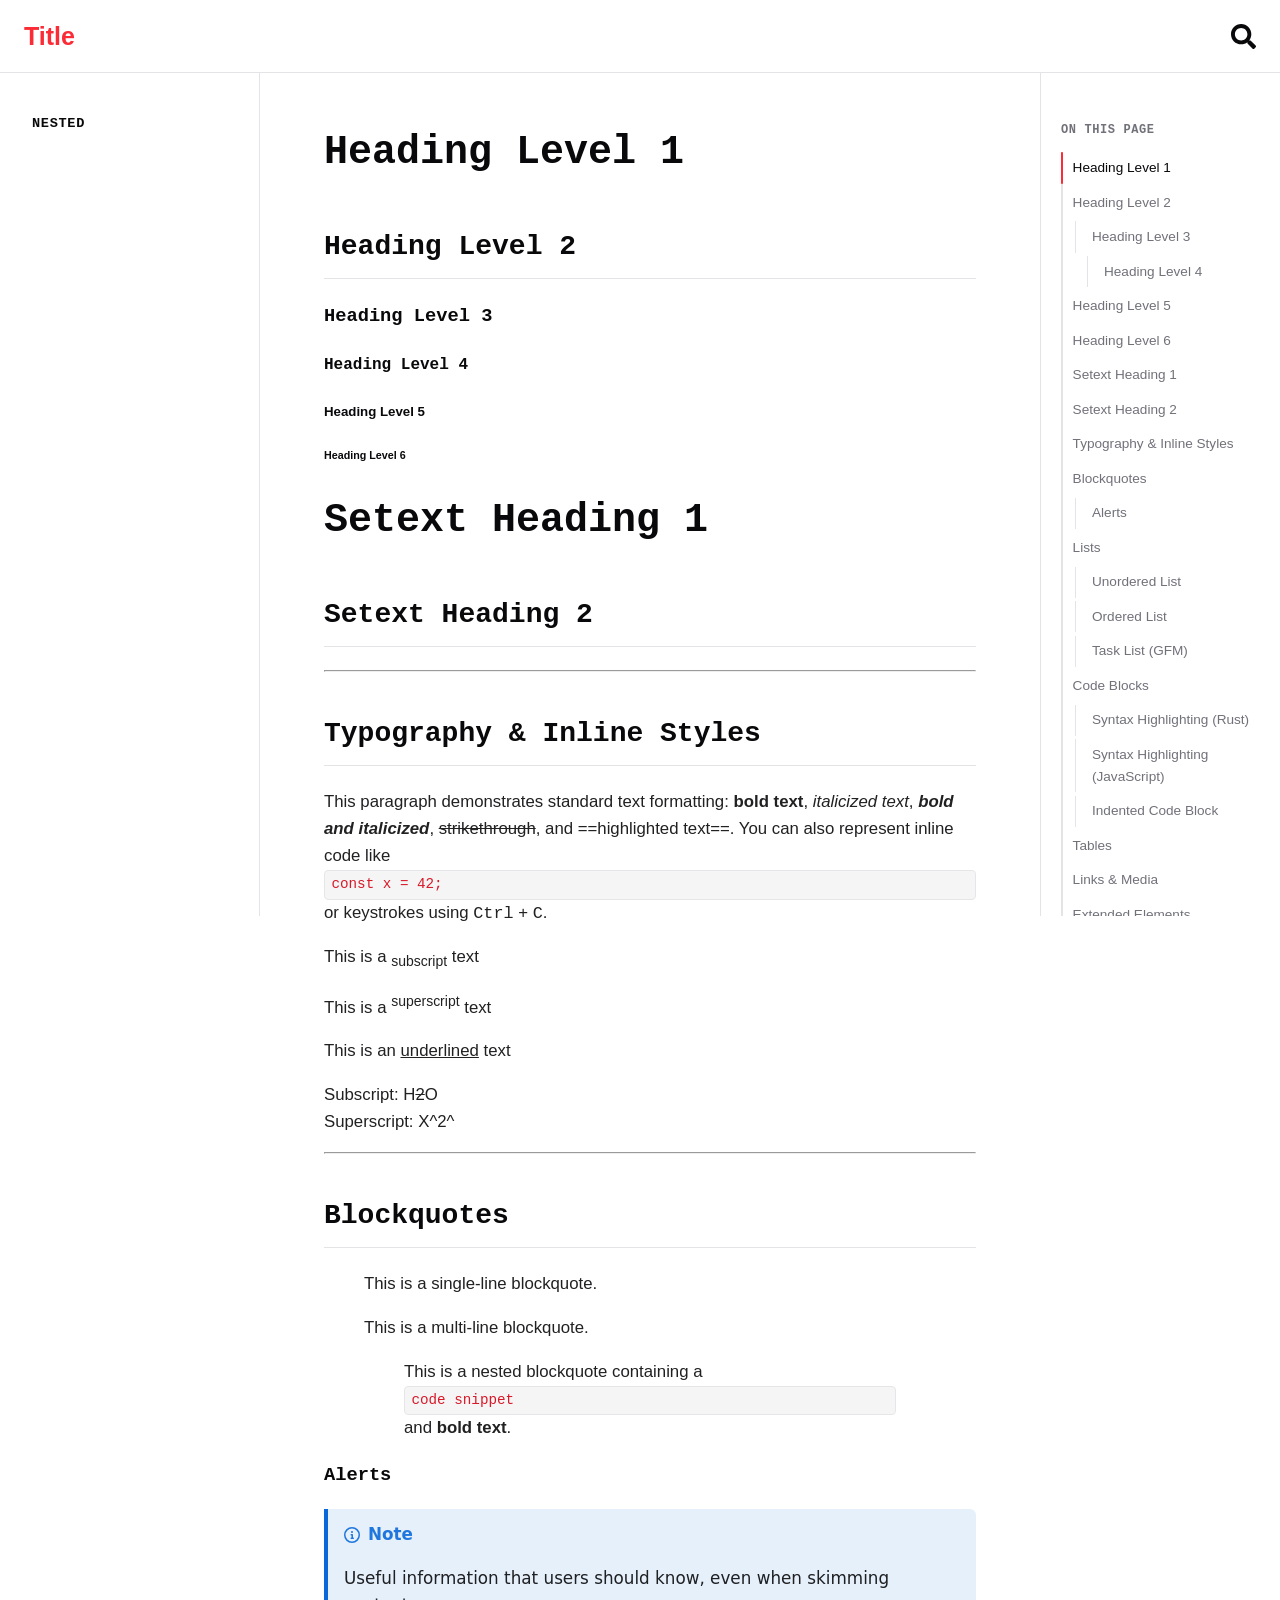
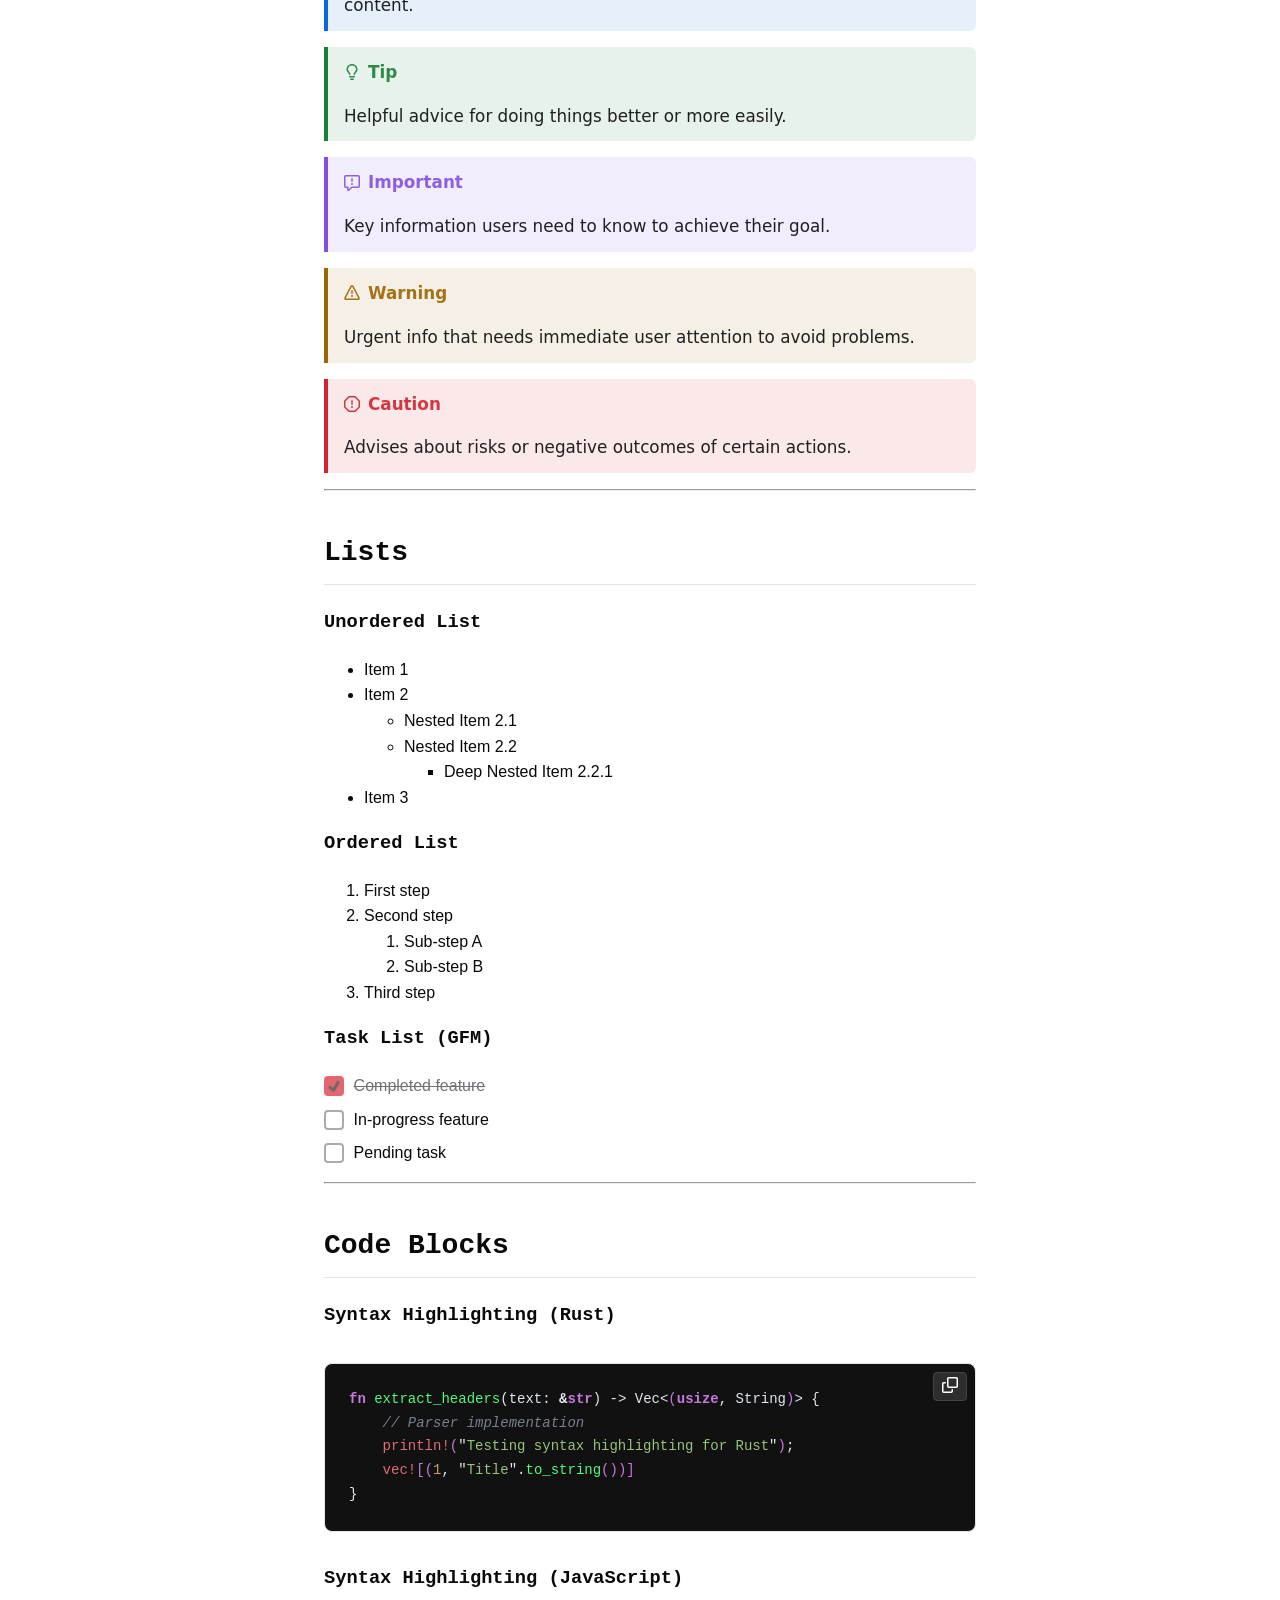
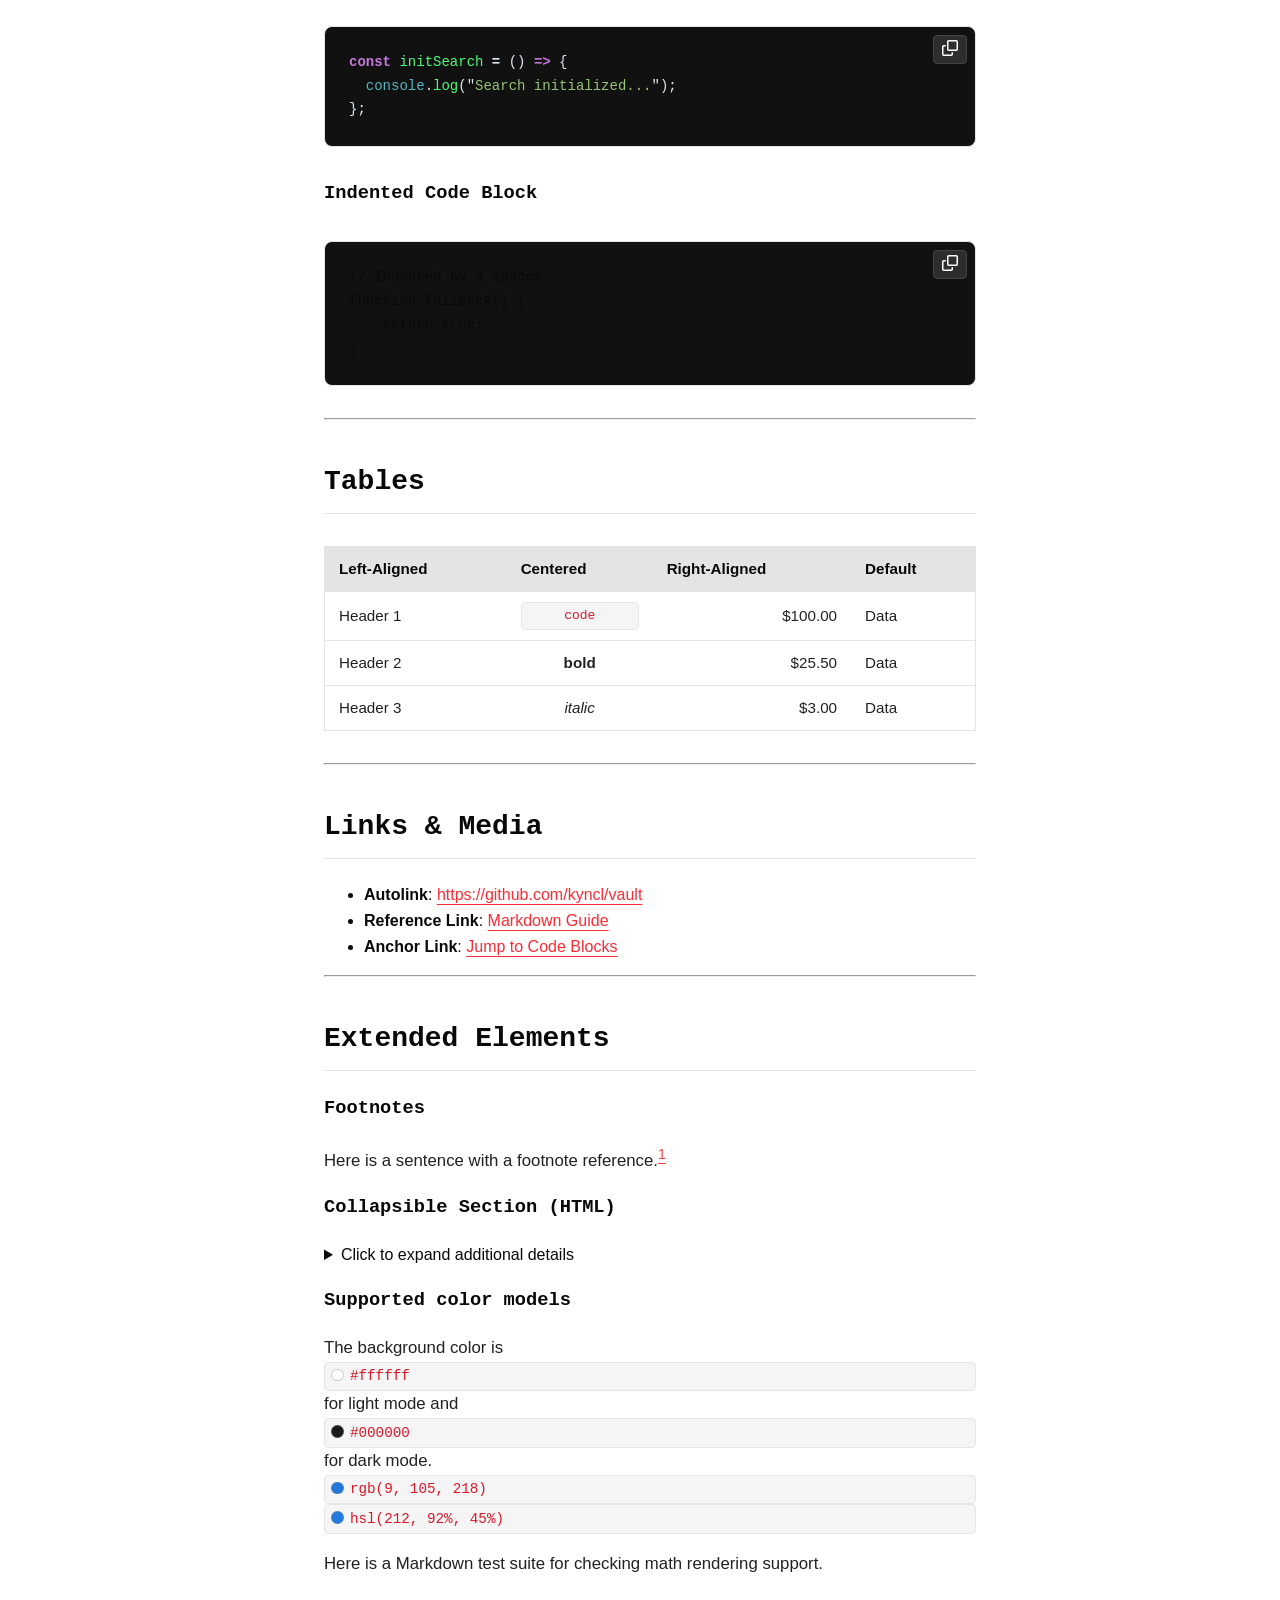
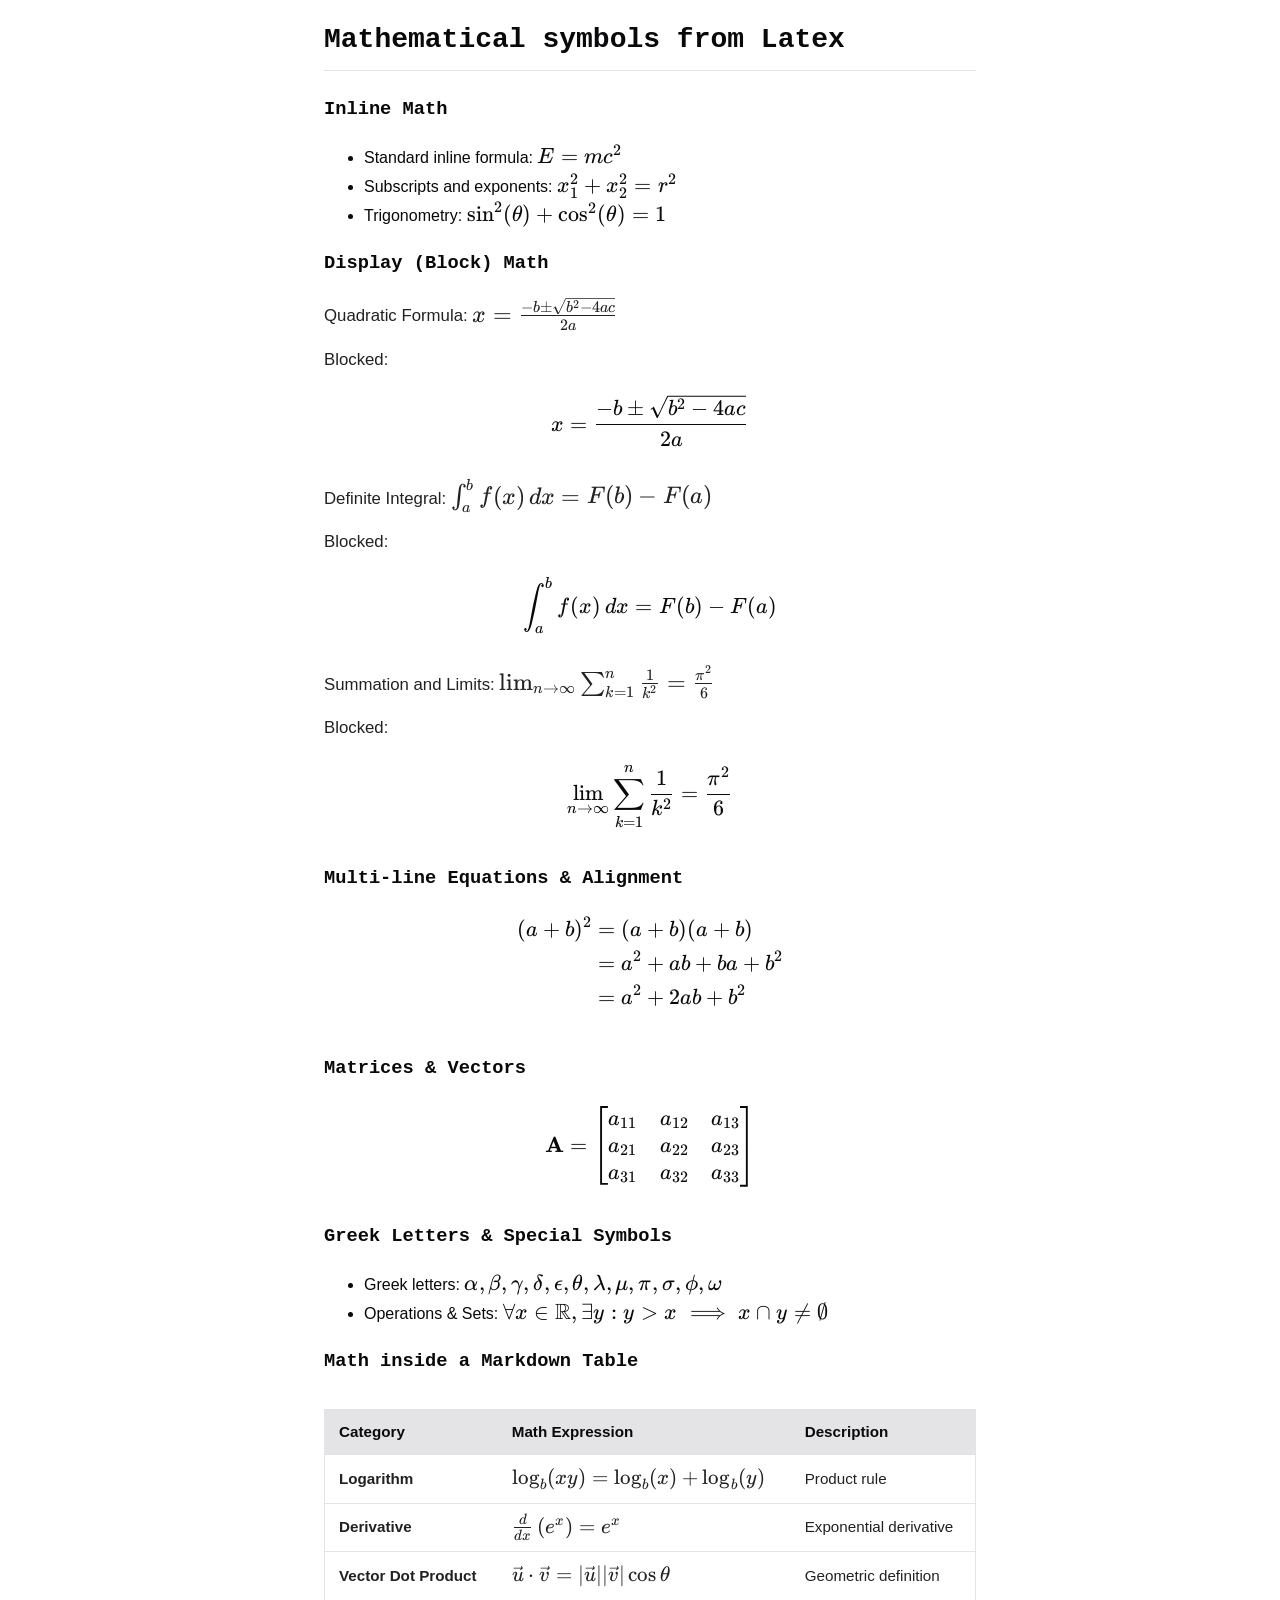
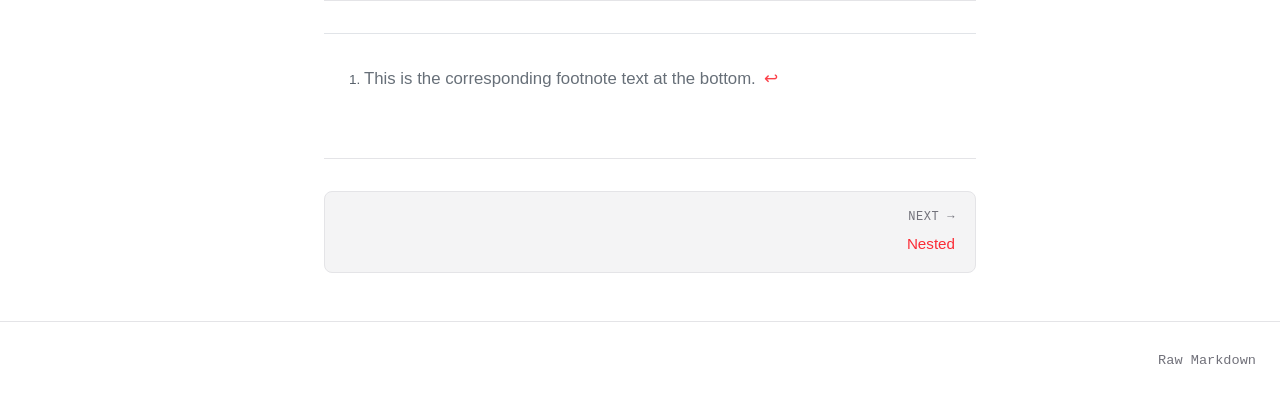
==== commit 651770e0: "Re-parsing html" ====
--- a/docs/html/index.html
+++ b/docs/html/index.html
@@ -1,4 +1,4 @@
-<!doctype html><html data-background-theme=standard data-radius-theme=standard data-theme=crimson lang=en><meta charset=UTF-8><meta content="width=device-width,initial-scale=1.0" name=viewport><title>Homepage</title><meta content="Part of documentation about index" name=description><link href=icon.svg rel=icon type=image/x-icon><script>window.VAULT_SEARCH_INDEX=[{title:`index`,url:`index.html`,category:null,headers:/* @__PURE__ */ `Heading Level 1.Heading Level 2.Heading Level 3.Heading Level 4.Heading Level 5.Heading Level 6.Typography & Inline Styles.Blockquotes.Alerts.Lists.Unordered List.Ordered List.Task List (GFM).Code Blocks.Syntax Highlighting (Rust).Syntax Highlighting (JavaScript).Indented Code Block.Tables.Links & Media.Extended Elements.Footnotes.Collapsible Section (HTML).Supported color models.Mathematical symbols from Latex.Inline Math.Display (Block) Math.Multi-line Equations & Alignment.Matrices & Vectors.Greek Letters & Special Symbols.Math inside a Markdown Table`.split(`.`)},{title:`index`,url:`nested/index.html`,category:`Nested`,headers:[`This is nested index.md`]}];</script><style>:root{--background:#fff;--foreground:#09090b;--muted:#71717a;--border:#e4e4e7;--card-bg:#f4f4f5;--accent:#e4e4e7;--hover-bg:#0000000a;--shadow-dropdown:0 10px 25px #00000014;--shadow-sidebar:4px 0 25px #00000014;--font-sans:-apple-system, BlinkMacSystemFont, "Segoe UI", Roboto, Helvetica, Arial, sans-serif;--font-code:"JetBrains Mono", monospace}@media (prefers-color-scheme:dark){:root{--background:#0a0a0a;--foreground:#f4f4f5;--muted:#a1a1aa;--border:#27272a;--card-bg:#121215;--accent:#27272a;--hover-bg:#ffffff0d;--shadow-dropdown:0 10px 25px #000000b3;--shadow-sidebar:4px 0 25px #000000b3}}*{box-sizing:border-box;scroll-behavior:smooth}body{background-color:var(--background);min-height:100vh;color:var(--foreground);font-family:var(--font-sans);grid-template:"header header header""sidebar content toc"1fr"footer footer footer"/260px minmax(0,1fr) 240px;margin:0;padding:0;line-height:1.6;display:grid}h1,h2,h3,h4{font-family:var(--font-code);color:var(--foreground);scroll-margin-top:2rem;font-weight:600}h1{margin-top:0;font-size:2.5rem}h2{border-bottom:1px solid var(--border);margin-top:2.5rem;padding-bottom:.5rem;font-size:1.75rem}p{opacity:.9;font-size:1.05rem}a{color:var(--foreground);text-decoration:underline;text-decoration-color:var(--border);text-underline-offset:4px;transition:color .2s,text-decoration-color .2s}main a{color:var(--main);text-decoration:underline;transition:all .4s}a:hover{color:var(--main-alt);text-decoration-color:var(--main-alt);transition:all .25s}pre,code{font-family:var(--font-code)}p code,li code,td code,blockquote code{white-space:nowrap;background-color:var(--card-bg);border:1px solid var(--border);border-radius:var(--radius-sm);color:var(--main-alt);padding:.15rem .4rem;font-size:.85em;transition:all .4s}pre{background-color:var(--card-bg);border:1px solid var(--border);border-radius:var(--radius-lg);margin:2rem 0;padding:1.5rem;position:relative;overflow-x:auto}pre code{color:var(--foreground);background-color:#0000;border:none;padding:0;font-size:.875rem}table{border-collapse:collapse;border:1px solid var(--border);width:100%;margin:2rem 0;font-size:.95rem;overflow:hidden}th{background-color:var(--accent);color:var(--foreground);text-align:left;border-bottom:1px solid var(--border);padding:10px 14px;font-weight:600}td{border-bottom:1px solid var(--border);color:var(--foreground);opacity:.9;padding:10px 14px}tr:last-child td{border-bottom:none}ul:has(>li input[type=checkbox]),.contains-task-list{padding-left:0;list-style:none}li:has(>input[type=checkbox]),.task-list-item{flex-wrap:wrap;align-items:flex-start;gap:.6rem;margin-bottom:.5rem;line-height:1.6;display:flex}input[type=checkbox]{-webkit-appearance:none;appearance:none;border:2px solid var(--muted);border-radius:var(--radius-sm,4px);cursor:pointer;background-color:#0000;flex-shrink:0;place-content:center;width:1.25rem;height:1.25rem;margin:.2rem 0 0;transition:background-color .25s,border-color .25s,box-shadow .25s;display:grid}input[type=checkbox]:hover:not(:disabled){border-color:var(--main)}input[type=checkbox]:focus-visible{border-color:var(--main);box-shadow:0 0 0 2px rgba(var(--main), .15);outline:none}input[type=checkbox]:before{content:"";clip-path:polygon(14% 44%,0 65%,50% 100%,100% 16%,80% 0%,43% 62%);background-color:var(--foreground);width:.75rem;height:.75rem;transition:transform .25s cubic-bezier(.4,0,.2,1);transform:scale(0)}input[type=checkbox]:checked{background-color:var(--main-alt);border-color:var(--main-alt)}input[type=checkbox]:checked:before{transform:scale(1)}input[type=checkbox]:disabled{cursor:not-allowed;opacity:.6}li:has(>input[type=checkbox]:checked){color:var(--muted);text-decoration:line-through;transition:color .25s}:root{--background:#fff;--card-bg:#f4f4f5;--border:#e4e4e7;--accent:#e4e4e7}@media (prefers-color-scheme:dark){:root{--background:#121212;--card-bg:#1e1e1e;--border:#2c2c2c;--accent:#2c2c2c}}[data-background-theme=standard]{--background:#fff;--card-bg:#f4f4f5;--border:#e4e4e7;--accent:#e4e4e7}@media (prefers-color-scheme:dark){[data-background-theme=standard]{--background:#121212;--card-bg:#1e1e1e;--border:#2c2c2c;--accent:#2c2c2c}}[data-background-theme=comfy]{--background:#f4f4f5;--card-bg:#fff;--border:#e4e4e7;--accent:#e4e4e7}@media (prefers-color-scheme:dark){[data-background-theme=comfy]{--background:#18181b;--card-bg:#27272a;--border:#3f3f46;--accent:#3f3f46}}[data-background-theme=deep-black]{--background:#fff;--card-bg:#fff;--border:#d4d4d8;--accent:#d4d4d8}@media (prefers-color-scheme:dark){[data-background-theme=deep-black]{--background:#000;--card-bg:#0d0d0d;--border:#222;--accent:#222}}[data-background-theme=zen]{--background:#faf9f6;--card-bg:#fff;--border:#e8e6e1;--accent:#e8e6e1}@media (prefers-color-scheme:dark){[data-background-theme=zen]{--background:#1f1f1f;--card-bg:#303030;--border:#444;--accent:#444}}[data-background-theme=stone]{--background:#fafaf9;--card-bg:#fff;--border:#e7e5e4;--accent:#e7e5e4}@media (prefers-color-scheme:dark){[data-background-theme=stone]{--background:#1c1917;--card-bg:#292524;--border:#44403c;--accent:#44403c}}[data-background-theme=mauve]{--background:#fbf9fa;--card-bg:#fff;--border:#f0e6ee;--accent:#f0e6ee}@media (prefers-color-scheme:dark){[data-background-theme=mauve]{--background:#1d161e;--card-bg:#291f2b;--border:#3d2c40;--accent:#3d2c40}}[data-background-theme=olive]{--background:#fafaf8;--card-bg:#fff;--border:#eaeae2;--accent:#eaeae2}@media (prefers-color-scheme:dark){[data-background-theme=olive]{--background:#1d1d16;--card-bg:#2a2a20;--border:#3f3f31;--accent:#3f3f31}}[data-background-theme=mist]{--background:#f8fafc;--card-bg:#fff;--border:#e2e8f0;--accent:#e2e8f0}@media (prefers-color-scheme:dark){[data-background-theme=mist]{--background:#161b1d;--card-bg:#1e2427;--border:#2b3539;--accent:#2b3539}}[data-background-theme=taupe]{--background:#faf9f8;--card-bg:#fff;--border:#ede7e3;--accent:#ede7e3}@media (prefers-color-scheme:dark){[data-background-theme=taupe]{--background:#1d1816;--card-bg:#2a2220;--border:#3f3531;--accent:#3f3531}}.back-link{border-bottom:1px solid var(--border);background-color:var(--background);z-index:999;grid-area:header;align-items:center;gap:1rem;padding:1rem 1.5rem;display:flex;position:sticky;top:0;-webkit-transform:translate(0);transform:translate(0)}.nav-bar{justify-content:space-between;display:flex}.home-btn{color:var(--main);font-size:25px;font-weight:700;text-decoration:none;transition:color .25s,transform .45s}.home-btn:hover{color:var(--main-alt);transition:all .25s}.menu-toggle{cursor:pointer;background:0 0;border:none;flex-direction:column;justify-content:space-around;width:30px;height:25px;padding:0;display:none}.menu-toggle .icon-line{background-color:var(--foreground);border-radius:var(--radius-xs);width:100%;height:3px;transition:all .3s ease-in-out}.menu-toggle.open .icon-line:first-child{background-color:var(--main-alt);transition:all .4s;transform:translateY(8.5px)rotate(45deg)}.menu-toggle.open .icon-line:nth-child(2){opacity:0}.menu-toggle.open .icon-line:nth-child(3){background-color:var(--main-alt);transition:all .4s;transform:translateY(-8.5px)rotate(-45deg)}.search-btn{color:var(--foreground);cursor:pointer;background-color:#0000;border:none;justify-content:center;align-items:center;padding:0;font-size:25px;transition:color .3s;display:flex}.search-btn:hover{color:var(--main-alt);transition:all .25s}.search-box{z-index:50;flex-direction:column;gap:.75rem;width:100%;max-width:600px;padding:0 1.5rem;display:none;position:absolute;top:15vh;left:50%;transform:translate(-50%)}.search-box.active{display:flex}.search-box input{background-color:var(--card-bg);width:100%;color:var(--foreground);border:1px solid var(--border);border-radius:var(--radius-lg);font-size:1.25rem;font-family:var(--font-code);outline:none;padding:.85rem 1.25rem;transition:border-color .2s,box-shadow .2s}.search-box input:focus{border-color:var(--main);box-shadow:0 0 0 2px rgba(var(--main), .15);transition:all .25s}.search-suggestions{background-color:var(--card-bg);border:1px solid var(--border);border-radius:var(--radius-lg);box-shadow:var(--shadow-dropdown);flex-direction:column;gap:.25rem;padding:.5rem;display:flex}.search-suggestions button{color:var(--muted);text-align:left;border-radius:var(--radius-sm);cursor:pointer;font-family:var(--font-code);background:0 0;border:none;padding:.6rem .75rem;font-size:.9rem;transition:color .2s,background-color .2s}.search-suggestions button:hover{background-color:var(--hover-bg);color:var(--foreground)}.search-suggestions button.suggestion-item{text-transform:capitalize;justify-content:space-between;align-items:center;width:100%;display:flex}.search-suggestions button.suggestion-item.selected{background-color:var(--active-bg);color:var(--main-alt);transition:all .4s}body.sidebar-locked .search-btn,body.sidebar-locked .search-box{pointer-events:none;opacity:.4;user-select:none}.sidebar{overscroll-behavior:contain;border-right:1px solid var(--border);background-color:var(--background);grid-area:sidebar;height:calc(100dvh - 57px);padding:2rem 1.25rem;font-size:.9rem;position:sticky;top:57px;overflow-y:auto}.sidebar-section{margin-bottom:.25rem}.sidebar-title{font-family:var(--font-code);text-transform:uppercase;letter-spacing:.05em;color:var(--foreground);justify-content:space-between;align-items:center;gap:.5rem;margin-bottom:.5rem;padding:.25rem .75rem;font-size:.85rem;font-weight:700;display:flex}.sidebar-title button{color:var(--foreground);cursor:pointer;border-radius:var(--radius-sm,4px);background-color:#0000;border:none;flex-shrink:0;justify-content:center;align-items:center;padding:.25rem;transition:color .2s,background-color .2s;display:inline-flex}.sidebar-title button:hover{color:var(--main);background-color:var(--hover-bg);transition:all .25s}a.sidebar-title-link,.sidebar-title-text{color:var(--foreground);flex-grow:1;align-items:center;gap:.4rem;padding:.25rem 0;text-decoration:none;transition:color .2s;display:flex}a.sidebar-title-link:after{opacity:.4;font-size:1rem;transition:transform .2s,opacity .2s,color .2s}a.sidebar-title-link:hover,a.sidebar-title-link:hover~button{color:var(--main);transition:all .25s}a.sidebar-title-link.active,a.sidebar-title-link.active~button{color:var(--main-alt);cursor:default;transition:all .4s}a.sidebar-title-link:not(.active):hover:before{opacity:1;color:var(--main);transition:all .25s;transform:translate(2px)}.sidebar-list{text-transform:capitalize;margin:0;padding:0;list-style:none}.sidebar-section .sidebar-list{margin-left:1.5rem}.sidebar-section .sidebar-list a:not(.active){border-left:1px solid var(--border);border-radius:0}.sidebar-item{margin:.25rem 0}.sidebar-link{border-radius:var(--radius-sm);color:var(--muted);padding:.4rem .75rem;text-decoration:none;transition:color .2s,background-color .2s;display:block}.sidebar-link:hover{color:var(--foreground);background-color:var(--hover-bg)}.sidebar-link.active{cursor:default;color:var(--foreground);background-color:var(--active-bg);border-left:2px solid var(--main);padding-left:calc(.75rem - 2px);font-weight:500;transition:all .4s}.sidebar-section.collapsed .sidebar-list{display:none}.sidebar-section.collapsed .sidebar-toggle svg{transform:rotate(-90deg)}.sidebar-toggle svg{transition:transform .2s}.doc-content{grid-area:content;width:100%;max-width:900px;margin:0 auto;padding:3rem 4rem}.toc-sidebar{overscroll-behavior:contain;border-left:1px solid var(--border);grid-area:toc;max-height:calc(100dvh - 57px);padding:3rem 1.25rem 5rem;font-size:.85rem;position:sticky;top:57px;overflow-y:auto}.toc-sidebar div:first-child{font-family:var(--font-code);text-transform:uppercase;letter-spacing:.05em;color:var(--muted);margin-bottom:.75rem;font-size:.75rem;font-weight:600}.toc-list{border-left:2px solid var(--border);flex-direction:column;gap:.2rem;margin:0;padding:0;list-style:none;display:flex;position:relative}.toc-list li{position:relative}.toc-link{color:var(--muted);border-radius:var(--radius-sm);padding:.3rem .6rem;font-size:.85rem;text-decoration:none;transition:color .2s,background-color .2s;display:block}.toc-link:hover{color:var(--foreground);background-color:var(--hover-bg)}.toc-item-h3{border-left:1px solid var(--border);margin-left:.75rem;padding-left:.4rem}.toc-item-h4{border-left:1px solid var(--border);margin-left:1.5rem;padding-left:.4rem}.toc-link.active{color:var(--foreground);font-weight:500}li.active:before{content:"";background-color:var(--main);border-radius:var(--radius-xs);width:2px;position:absolute;top:0;bottom:0}.toc-item.active:before{left:-2px}.toc-item-h3.active:before{left:calc(-.75rem - 2px)}.toc-item-h4.active:before{left:calc(-1.5rem - 2px)}.toc-mobile-toggle{z-index:25;border-radius:var(--radius-sm);cursor:pointer;color:var(--muted);background:0 0;border-color:#0000;padding:.5rem;transition:background-color .2s,color .2s;display:none;position:fixed;top:75px;right:1.25rem}.toc-mobile-toggle:hover,.toc-mobile-toggle:focus{background-color:var(--hover-bg);color:var(--foreground);transition:all .35s}.toc-mobile-toggle svg{width:20px;height:20px}.pagination-nav{border-top:1px solid var(--border);justify-content:space-between;gap:1rem;margin-top:4rem;padding-top:2rem;display:flex}.pagination-btn{background-color:var(--card-bg);border:1px solid var(--border);border-radius:var(--radius-lg);color:var(--foreground);flex-direction:column;flex:1;gap:.25rem;max-width:48%;padding:1rem 1.25rem;text-decoration:none;transition:border-color .2s,transform .2s;display:flex}.pagination-btn:only-child{max-width:100%}.pagination-btn:hover{border-color:var(--main);color:var(--foreground);transition:all .25s}.pagination-btn.next{text-align:right;align-items:flex-end}.pagination-label{font-family:var(--font-code);text-transform:uppercase;letter-spacing:.05em;color:var(--muted);font-size:.75rem}.pagination-title{color:var(--main);text-transform:capitalize;font-size:.95rem;font-weight:500;transition:all .4s}.raw-md{z-index:50;text-align:right;border-top:1px solid var(--border);background-color:var(--background);grid-area:footer;padding:1.5rem}.raw-md a{font-family:var(--font-code);color:var(--muted);font-size:.85rem;text-decoration:none;transition:color .2s}.raw-md a:hover{color:var(--foreground)}@media (width<=1200px){body{grid-template-columns:260px minmax(0,1fr);grid-template-areas:"header header""sidebar content""footer footer"}.doc-content{padding:3rem 4rem 3rem 2rem}.toc-mobile-toggle{cursor:pointer;flex-direction:column;align-items:flex-end;gap:5px;width:42px;padding:.75rem .5rem;transition:all .45s;display:flex;position:fixed;top:15em;right:.5rem;transform:translateY(-50%)}.toc-mini-line{background-color:var(--muted);border-radius:var(--radius-xs);height:2px;transition:background-color .2s,width .2s}.toc-mini-line.level-top{width:20px}.toc-mini-line.level-mid{width:12px}.toc-mini-line.level-low{width:6px}.toc-mini-line.active{background-color:var(--main);width:24px;transition:all .4s}.toc-mobile-toggle:hover .toc-mini-line:not(.active){background-color:var(--foreground)}.toc-sidebar{background-color:var(--background);border:1px solid var(--border);border-radius:var(--radius-sm);opacity:0;visibility:hidden;pointer-events:none;width:260px;height:auto;max-height:30rem;padding:1.5rem;transition:opacity .2s,transform .2s,visibility .2s;display:none;top:7em;right:4.5rem;transform:translate(20px);box-shadow:0 8px 24px #0003}.toc-sidebar.show-mobile{z-index:15;opacity:1!important;visibility:visible!important;pointer-events:auto!important;display:block!important;position:fixed!important;transform:translate(0)!important}.toc-mobile-bg{background-color:var(--background)}.doc-content{margin-top:65px;padding:1.5rem 4rem 1.5rem 1.5rem}.back-link{z-index:999;width:100%;position:fixed;top:0;left:0}}@media (width<=768px){body{grid-template-columns:minmax(0,1fr);grid-template-areas:"header""content""footer"}body.sidebar-open{overflow:hidden}.menu-toggle{display:flex}.sidebar-backdrop{backdrop-filter:blur(2px);z-index:900;opacity:0;visibility:hidden;background-color:#0009;width:100vw;height:100dvh;transition:opacity .3s,visibility .3s;position:fixed;top:0;left:0}body.sidebar-open .sidebar-backdrop{opacity:1;visibility:visible}.sidebar{z-index:910;background-color:var(--background);width:260px;height:100dvh;box-shadow:var(--shadow-sidebar);padding:calc(57px + 2rem) 1.25rem 2rem;transition:transform .3s cubic-bezier(.16,1,.3,1);display:block;position:fixed;top:0;left:0;transform:translate(-100%)}body.sidebar-open .sidebar{transform:translate(0)}}@media (width<=600px){body{display:block}.back-link{padding:.75rem 1rem}.doc-content{padding:1rem 4rem 1rem 1rem}h1{font-size:1.8rem}h2{font-size:1.4rem}.pagination-nav{flex-direction:column}.pagination-btn{max-width:100%;text-align:left!important;align-items:flex-start!important}}@media (width<=530px){table{display:block;overflow:auto}}.markdown-alert{border-left:4px solid;border-radius:0 6px 6px 0;margin-bottom:16px;padding:12px 16px;font-family:system-ui,sans-serif}.markdown-alert .alert-title{align-items:center;gap:8px;margin-top:0;margin-bottom:8px;font-weight:600;display:flex}.markdown-alert p:last-child{margin-bottom:0}.markdown-alert-note{background-color:#0969da1a;border-color:#0969da}.markdown-alert-note .alert-title{color:#0969da}.markdown-alert-tip{background-color:#1a7f371a;border-color:#1a7f37}.markdown-alert-tip .alert-title{color:#1a7f37}.markdown-alert-important{background-color:#8250df1a;border-color:#8250df}.markdown-alert-important .alert-title{color:#8250df}.markdown-alert-warning{background-color:#9a67001a;border-color:#9a6700}.markdown-alert-warning .alert-title{color:#9a6700}.markdown-alert-caution{background-color:#d1242f1a;border-color:#d1242f}.markdown-alert-caution .alert-title{color:#d1242f}.color-swatch{vertical-align:baseline;border:1px solid #80808066;border-radius:50%;width:.9em;height:.9em;margin-bottom:-.1em;margin-right:.4em;display:inline-block}section.footnotes{border-top:1px solid var(--border-color,#e1e4e8);color:var(--text-muted,#57606a);margin-top:2rem;padding-top:1rem;font-size:.85em}a[data-footnote-ref],section.footnotes li{scroll-margin-top:80px}section.footnotes h2.sr-only{clip:rect(0, 0, 0, 0);border:0;width:1px;height:1px;margin:-1px;padding:0;position:absolute;overflow:hidden}.data-footnote-backref{margin-left:.25rem;font-family:monospace;text-decoration:none}:root,[data-radius-theme=standard]{--radius-lg:8px;--radius-md:6px;--radius-sm:4px;--radius-xs:2px}[data-radius-theme=brutalist]{--radius-lg:0px;--radius-md:0px;--radius-sm:0px;--radius-xs:0px}[data-radius-theme=rounded]{--radius-lg:16px;--radius-md:12px;--radius-sm:8px;--radius-xs:4px}:root,[data-theme=crimson]{--main:oklch(63.7% .237 25.331);--main-alt:oklch(53.7% .237 25.331);--active-bg:oklch(63.7% .237 25.331/.1)}@media (prefers-color-scheme:dark){:root,[data-theme=crimson]{--main:oklch(69.7% .237 25.331);--main-alt:oklch(79.7% .237 25.331);--active-bg:oklch(69.7% .237 25.331/.18)}}[data-theme=orange-red]{--main:oklch(64.6% .222 41.116);--main-alt:oklch(54.6% .222 41.116);--active-bg:oklch(64.6% .222 41.116/.1)}@media (prefers-color-scheme:dark){[data-theme=orange-red]{--main:oklch(70.6% .222 41.116);--main-alt:oklch(80.6% .222 41.116);--active-bg:oklch(70.6% .222 41.116/.18)}}[data-theme=orange]{--main:oklch(66.6% .179 58.318);--main-alt:oklch(56.6% .179 58.318);--active-bg:oklch(66.6% .179 58.318/.1)}@media (prefers-color-scheme:dark){[data-theme=orange]{--main:oklch(72.6% .179 58.318);--main-alt:oklch(82.6% .179 58.318);--active-bg:oklch(72.6% .179 58.318/.18)}}[data-theme=yellow]{--main:oklch(68.1% .162 75.834);--main-alt:oklch(58.1% .162 75.834);--active-bg:oklch(68.1% .162 75.834/.1)}@media (prefers-color-scheme:dark){[data-theme=yellow]{--main:oklch(74.1% .162 75.834);--main-alt:oklch(84.1% .162 75.834);--active-bg:oklch(74.1% .162 75.834/.18)}}[data-theme=green]{--main:oklch(64.8% .2 131.684);--main-alt:oklch(54.8% .2 131.684);--active-bg:oklch(64.8% .2 131.684/.1)}@media (prefers-color-scheme:dark){[data-theme=green]{--main:oklch(70.8% .2 131.684);--main-alt:oklch(80.8% .2 131.684);--active-bg:oklch(70.8% .2 131.684/.18)}}[data-theme=emerald]{--main:oklch(62.7% .194 149.214);--main-alt:oklch(52.7% .194 149.214);--active-bg:oklch(62.7% .194 149.214/.1)}@media (prefers-color-scheme:dark){[data-theme=emerald]{--main:oklch(68.7% .194 149.214);--main-alt:oklch(78.7% .194 149.214);--active-bg:oklch(68.7% .194 149.214/.18)}}[data-theme=teal]{--main:oklch(59.6% .145 163.225);--main-alt:oklch(49.6% .145 163.225);--active-bg:oklch(59.6% .145 163.225/.1)}@media (prefers-color-scheme:dark){[data-theme=teal]{--main:oklch(65.6% .145 163.225);--main-alt:oklch(75.6% .145 163.225);--active-bg:oklch(65.6% .145 163.225/.18)}}[data-theme=cyan]{--main:oklch(60% .118 184.704);--main-alt:oklch(50% .118 184.704);--active-bg:oklch(60% .118 184.704/.1)}@media (prefers-color-scheme:dark){[data-theme=cyan]{--main:oklch(66% .118 184.704);--main-alt:oklch(76% .118 184.704);--active-bg:oklch(66% .118 184.704/.18)}}[data-theme=blue]{--main:oklch(60.9% .126 221.723);--main-alt:oklch(50.9% .126 221.723);--active-bg:oklch(60.9% .126 221.723/.1)}@media (prefers-color-scheme:dark){[data-theme=blue]{--main:oklch(66.9% .126 221.723);--main-alt:oklch(76.9% .126 221.723);--active-bg:oklch(66.9% .126 221.723/.18)}}[data-theme=indigo]{--main:oklch(58.87% .2323 282.69);--main-alt:oklch(48.87% .2323 282.69);--active-bg:oklch(58.87% .2323 282.69/.1)}@media (prefers-color-scheme:dark){[data-theme=indigo]{--main:oklch(64.87% .2323 282.69);--main-alt:oklch(74.87% .2323 282.69);--active-bg:oklch(64.87% .2323 282.69/.18)}}[data-theme=purple]{--main:oklch(43.83% .2179 303.91);--main-alt:oklch(33.83% .2179 303.91);--active-bg:oklch(43.83% .2179 303.91/.1)}@media (prefers-color-scheme:dark){[data-theme=purple]{--main:oklch(49.83% .2179 303.91);--main-alt:oklch(59.83% .2179 303.91);--active-bg:oklch(49.83% .2179 303.91/.18)}}[data-theme=rose]{--main:oklch(58.6% .253 17.585);--main-alt:oklch(48.6% .253 17.585);--active-bg:oklch(58.6% .253 17.585/.1)}@media (prefers-color-scheme:dark){[data-theme=rose]{--main:oklch(64.6% .253 17.585);--main-alt:oklch(74.6% .253 17.585);--active-bg:oklch(64.6% .253 17.585/.18)}}[data-theme=silver]{--main:oklch(98.5% .002 247.839);--main-alt:oklch(88.5% .002 247.839);--active-bg:oklch(98.5% .002 247.839/.1)}@media (prefers-color-scheme:dark){[data-theme=silver]{--main:oklch(85% .002 247.839);--main-alt:oklch(95% .002 247.839);--active-bg:oklch(85% .002 247.839/.18)}}[data-theme=fuchsia]{--main:oklch(59.1% .293 322.896);--main-alt:oklch(49.1% .293 322.896);--active-bg:oklch(59.1% .293 322.896/.1)}@media (prefers-color-scheme:dark){[data-theme=fuchsia]{--main:oklch(65.1% .293 322.896);--main-alt:oklch(75.1% .293 322.896);--active-bg:oklch(65.1% .293 322.896/.18)}}[data-theme=pink]{--main:oklch(59.2% .249 .584);--main-alt:oklch(49.2% .249 .584);--active-bg:oklch(59.2% .249 .584/.1)}@media (prefers-color-scheme:dark){[data-theme=pink]{--main:oklch(65.2% .249 .584);--main-alt:oklch(75.2% .249 .584);--active-bg:oklch(65.2% .249 .584/.18)}}[data-theme=amber]{--main:oklch(62.5% .19 60.5);--main-alt:oklch(52.5% .19 60.5);--active-bg:oklch(62.5% .19 60.5/.1)}@media (prefers-color-scheme:dark){[data-theme=amber]{--main:oklch(69.5% .19 60.5);--main-alt:oklch(79.5% .19 60.5);--active-bg:oklch(69.5% .19 60.5/.18)}}[data-theme=lime]{--main:oklch(72% .21 128.5);--main-alt:oklch(62% .21 128.5);--active-bg:oklch(72% .21 128.5/.1)}@media (prefers-color-scheme:dark){[data-theme=lime]{--main:oklch(78% .21 128.5);--main-alt:oklch(86% .21 128.5);--active-bg:oklch(78% .21 128.5/.18)}}[data-theme=red]{--main:oklch(58% .25 24.5);--main-alt:oklch(48% .25 24.5);--active-bg:oklch(58% .25 24.5/.1)}@media (prefers-color-scheme:dark){[data-theme=red]{--main:oklch(64% .25 24.5);--main-alt:oklch(74% .25 24.5);--active-bg:oklch(64% .25 24.5/.18)}}[data-theme=sky]{--main:oklch(60% .15 235);--main-alt:oklch(50% .15 235);--active-bg:oklch(60% .15 235/.1)}@media (prefers-color-scheme:dark){[data-theme=sky]{--main:oklch(67% .15 235);--main-alt:oklch(77% .15 235);--active-bg:oklch(67% .15 235/.18)}}[data-theme=violet]{--main:oklch(52% .25 295);--main-alt:oklch(42% .25 295);--active-bg:oklch(52% .25 295/.1)}@media (prefers-color-scheme:dark){[data-theme=violet]{--main:oklch(59% .25 295);--main-alt:oklch(69% .25 295);--active-bg:oklch(59% .25 295/.18)}}</style><link onload="this.media='all'" href=css/lazy__katex.css media=print rel=stylesheet><link onload="this.media='all'" href=css/lazy__syntax-highlighting.css media=print rel=stylesheet><script>// 1. Code Block Copy Buttons
+<!doctype html><html data-background-theme=standard data-radius-theme=standard data-theme=crimson lang=en><meta charset=UTF-8><meta content="width=device-width,initial-scale=1.0" name=viewport><title>Homepage</title><meta content="Part of documentation about index" name=description><link href=icon.svg rel=icon type=image/x-icon><script>window.VAULT_SEARCH_INDEX=[{title:`index`,url:`index.html`,category:null,headers:/* @__PURE__ */ `Heading Level 1.Heading Level 2.Heading Level 3.Heading Level 4.Heading Level 5.Heading Level 6.Typography & Inline Styles.Blockquotes.Alerts.Lists.Unordered List.Ordered List.Task List (GFM).Code Blocks.Syntax Highlighting (Rust).Syntax Highlighting (JavaScript).Indented Code Block.Tables.Links & Media.Extended Elements.Footnotes.Collapsible Section (HTML).Supported color models.Mathematical symbols from Latex.Inline Math.Display (Block) Math.Multi-line Equations & Alignment.Matrices & Vectors.Greek Letters & Special Symbols.Math inside a Markdown Table`.split(`.`)},{title:`index`,url:`nested/index.html`,category:`Nested`,headers:[`This is nested index.md`]}];</script><style>:root{--background:#fff;--foreground:#09090b;--muted:#71717a;--border:#e4e4e7;--card-bg:#f4f4f5;--accent:#e4e4e7;--hover-bg:#0000000a;--shadow-dropdown:0 10px 25px #00000014;--shadow-sidebar:4px 0 25px #00000014;--font-sans:-apple-system, BlinkMacSystemFont, "Segoe UI", Roboto, Helvetica, Arial, sans-serif;--font-code:"JetBrains Mono", monospace}@media (prefers-color-scheme:dark){:root{--background:#0a0a0a;--foreground:#f4f4f5;--muted:#a1a1aa;--border:#27272a;--card-bg:#121215;--accent:#27272a;--hover-bg:#ffffff0d;--shadow-dropdown:0 10px 25px #000000b3;--shadow-sidebar:4px 0 25px #000000b3}}*{box-sizing:border-box;scroll-behavior:smooth}body{background-color:var(--background);min-height:100vh;color:var(--foreground);font-family:var(--font-sans);grid-template:"header header header""sidebar content toc"1fr"footer footer footer"/260px minmax(0,1fr) 240px;margin:0;padding:0;line-height:1.6;display:grid}h1,h2,h3,h4{font-family:var(--font-code);color:var(--foreground);scroll-margin-top:2rem;font-weight:600}h1{margin-top:0;font-size:2.5rem}h2{border-bottom:1px solid var(--border);margin-top:2.5rem;padding-bottom:.5rem;font-size:1.75rem}p{opacity:.9;font-size:1.05rem}a{color:var(--foreground);text-decoration:underline;text-decoration-color:var(--border);text-underline-offset:4px;transition:color .2s,text-decoration-color .2s}main a{color:var(--main);text-decoration:underline;transition:all .4s}a:hover{color:var(--main-alt);text-decoration-color:var(--main-alt);transition:all .25s}pre,code{font-family:var(--font-code);display:block;overflow-x:auto}p code,li code,td code,blockquote code{white-space:nowrap;background-color:var(--card-bg);border:1px solid var(--border);border-radius:var(--radius-sm);color:var(--main-alt);padding:.15rem .4rem;font-size:.85em;transition:all .4s}pre{background-color:var(--card-bg);border:1px solid var(--border);border-radius:var(--radius-lg);margin:2rem 0;padding:1.5rem;position:relative;overflow-x:auto}pre code{color:var(--foreground);background-color:#0000;border:none;padding:0;font-size:.875rem}table{border-collapse:collapse;border:1px solid var(--border);width:100%;margin:2rem 0;font-size:.95rem;overflow:hidden}th{background-color:var(--accent);color:var(--foreground);text-align:left;border-bottom:1px solid var(--border);padding:10px 14px;font-weight:600}td{border-bottom:1px solid var(--border);color:var(--foreground);opacity:.9;padding:10px 14px}tr:last-child td{border-bottom:none}ul:has(>li input[type=checkbox]),.contains-task-list{padding-left:0;list-style:none}li:has(>input[type=checkbox]),.task-list-item{flex-wrap:wrap;align-items:flex-start;gap:.6rem;margin-bottom:.5rem;line-height:1.6;display:flex}input[type=checkbox]{-webkit-appearance:none;appearance:none;border:2px solid var(--muted);border-radius:var(--radius-sm,4px);cursor:pointer;background-color:#0000;flex-shrink:0;place-content:center;width:1.25rem;height:1.25rem;margin:.2rem 0 0;transition:background-color .25s,border-color .25s,box-shadow .25s;display:grid}input[type=checkbox]:hover:not(:disabled){border-color:var(--main)}input[type=checkbox]:focus-visible{border-color:var(--main);box-shadow:0 0 0 2px rgba(var(--main), .15);outline:none}input[type=checkbox]:before{content:"";clip-path:polygon(14% 44%,0 65%,50% 100%,100% 16%,80% 0%,43% 62%);background-color:var(--foreground);width:.75rem;height:.75rem;transition:transform .25s cubic-bezier(.4,0,.2,1);transform:scale(0)}input[type=checkbox]:checked{background-color:var(--main-alt);border-color:var(--main-alt)}input[type=checkbox]:checked:before{transform:scale(1)}input[type=checkbox]:disabled{cursor:not-allowed;opacity:.6}li:has(>input[type=checkbox]:checked){color:var(--muted);text-decoration:line-through;transition:color .25s}:root{--background:#fff;--card-bg:#f4f4f5;--border:#e4e4e7;--accent:#e4e4e7}@media (prefers-color-scheme:dark){:root{--background:#121212;--card-bg:#1e1e1e;--border:#2c2c2c;--accent:#2c2c2c}}[data-background-theme=standard]{--background:#fff;--card-bg:#f4f4f5;--border:#e4e4e7;--accent:#e4e4e7}@media (prefers-color-scheme:dark){[data-background-theme=standard]{--background:#121212;--card-bg:#1e1e1e;--border:#2c2c2c;--accent:#2c2c2c}}[data-background-theme=comfy]{--background:#f4f4f5;--card-bg:#fff;--border:#e4e4e7;--accent:#e4e4e7}@media (prefers-color-scheme:dark){[data-background-theme=comfy]{--background:#18181b;--card-bg:#27272a;--border:#3f3f46;--accent:#3f3f46}}[data-background-theme=deep-black]{--background:#fff;--card-bg:#fff;--border:#d4d4d8;--accent:#d4d4d8}@media (prefers-color-scheme:dark){[data-background-theme=deep-black]{--background:#000;--card-bg:#0d0d0d;--border:#222;--accent:#222}}[data-background-theme=zen]{--background:#faf9f6;--card-bg:#fff;--border:#e8e6e1;--accent:#e8e6e1}@media (prefers-color-scheme:dark){[data-background-theme=zen]{--background:#1f1f1f;--card-bg:#303030;--border:#444;--accent:#444}}[data-background-theme=stone]{--background:#fafaf9;--card-bg:#fff;--border:#e7e5e4;--accent:#e7e5e4}@media (prefers-color-scheme:dark){[data-background-theme=stone]{--background:#1c1917;--card-bg:#292524;--border:#44403c;--accent:#44403c}}[data-background-theme=mauve]{--background:#fbf9fa;--card-bg:#fff;--border:#f0e6ee;--accent:#f0e6ee}@media (prefers-color-scheme:dark){[data-background-theme=mauve]{--background:#1d161e;--card-bg:#291f2b;--border:#3d2c40;--accent:#3d2c40}}[data-background-theme=olive]{--background:#fafaf8;--card-bg:#fff;--border:#eaeae2;--accent:#eaeae2}@media (prefers-color-scheme:dark){[data-background-theme=olive]{--background:#1d1d16;--card-bg:#2a2a20;--border:#3f3f31;--accent:#3f3f31}}[data-background-theme=mist]{--background:#f8fafc;--card-bg:#fff;--border:#e2e8f0;--accent:#e2e8f0}@media (prefers-color-scheme:dark){[data-background-theme=mist]{--background:#161b1d;--card-bg:#1e2427;--border:#2b3539;--accent:#2b3539}}[data-background-theme=taupe]{--background:#faf9f8;--card-bg:#fff;--border:#ede7e3;--accent:#ede7e3}@media (prefers-color-scheme:dark){[data-background-theme=taupe]{--background:#1d1816;--card-bg:#2a2220;--border:#3f3531;--accent:#3f3531}}.back-link{border-bottom:1px solid var(--border);background-color:var(--background);z-index:999;grid-area:header;align-items:center;gap:1rem;padding:1rem 1.5rem;display:flex;position:sticky;top:0;-webkit-transform:translate(0);transform:translate(0)}.nav-bar{justify-content:space-between;display:flex}.home-btn{color:var(--main);font-size:25px;font-weight:700;text-decoration:none;transition:color .25s,transform .45s}.home-btn:hover{color:var(--main-alt);transition:all .25s}.menu-toggle{cursor:pointer;background:0 0;border:none;flex-direction:column;justify-content:space-around;width:30px;height:25px;padding:0;display:none}.menu-toggle .icon-line{background-color:var(--foreground);border-radius:var(--radius-xs);width:100%;height:3px;transition:all .3s ease-in-out}.menu-toggle.open .icon-line:first-child{background-color:var(--main-alt);transition:all .4s;transform:translateY(8.5px)rotate(45deg)}.menu-toggle.open .icon-line:nth-child(2){opacity:0}.menu-toggle.open .icon-line:nth-child(3){background-color:var(--main-alt);transition:all .4s;transform:translateY(-8.5px)rotate(-45deg)}.search-btn{color:var(--foreground);cursor:pointer;background-color:#0000;border:none;justify-content:center;align-items:center;padding:0;font-size:25px;transition:color .3s;display:flex}.search-btn:hover{color:var(--main-alt);transition:all .25s}.search-box{z-index:50;flex-direction:column;gap:.75rem;width:100%;max-width:600px;padding:0 1.5rem;display:none;position:absolute;top:15vh;left:50%;transform:translate(-50%)}.search-box.active{display:flex}.search-box input{background-color:var(--card-bg);width:100%;color:var(--foreground);border:1px solid var(--border);border-radius:var(--radius-lg);font-size:1.25rem;font-family:var(--font-code);outline:none;padding:.85rem 1.25rem;transition:border-color .2s,box-shadow .2s}.search-box input:focus{border-color:var(--main);box-shadow:0 0 0 2px rgba(var(--main), .15);transition:all .25s}.search-suggestions{background-color:var(--card-bg);border:1px solid var(--border);border-radius:var(--radius-lg);box-shadow:var(--shadow-dropdown);flex-direction:column;gap:.25rem;padding:.5rem;display:flex}.search-suggestions button{color:var(--muted);text-align:left;border-radius:var(--radius-sm);cursor:pointer;font-family:var(--font-code);background:0 0;border:none;padding:.6rem .75rem;font-size:.9rem;transition:color .2s,background-color .2s}.search-suggestions button:hover{background-color:var(--hover-bg);color:var(--foreground)}.search-suggestions button.suggestion-item{text-transform:capitalize;justify-content:space-between;align-items:center;width:100%;display:flex}.search-suggestions button.suggestion-item.selected{background-color:var(--active-bg);color:var(--main-alt);transition:all .4s}body.sidebar-locked .search-btn,body.sidebar-locked .search-box{pointer-events:none;opacity:.4;user-select:none}.sidebar{overscroll-behavior:contain;border-right:1px solid var(--border);background-color:var(--background);grid-area:sidebar;height:calc(100dvh - 57px);padding:2rem 1.25rem;font-size:.9rem;position:sticky;top:57px;overflow-y:auto}.sidebar-section{margin-bottom:.25rem}.sidebar-title{font-family:var(--font-code);text-transform:uppercase;letter-spacing:.05em;color:var(--foreground);justify-content:space-between;align-items:center;gap:.5rem;margin-bottom:.5rem;padding:.25rem .75rem;font-size:.85rem;font-weight:700;display:flex}.sidebar-title button{color:var(--foreground);cursor:pointer;border-radius:var(--radius-sm,4px);background-color:#0000;border:none;flex-shrink:0;justify-content:center;align-items:center;padding:.25rem;transition:color .2s,background-color .2s;display:inline-flex}.sidebar-title button:hover{color:var(--main);background-color:var(--hover-bg);transition:all .25s}a.sidebar-title-link,.sidebar-title-text{color:var(--foreground);flex-grow:1;align-items:center;gap:.4rem;padding:.25rem 0;text-decoration:none;transition:color .2s;display:flex}a.sidebar-title-link:after{opacity:.4;font-size:1rem;transition:transform .2s,opacity .2s,color .2s}a.sidebar-title-link:hover,a.sidebar-title-link:hover~button{color:var(--main);transition:all .25s}a.sidebar-title-link.active,a.sidebar-title-link.active~button{color:var(--main-alt);cursor:default;transition:all .4s}a.sidebar-title-link:not(.active):hover:before{opacity:1;color:var(--main);transition:all .25s;transform:translate(2px)}.sidebar-list{text-transform:capitalize;margin:0;padding:0;list-style:none}.sidebar-section .sidebar-list{margin-left:1.5rem}.sidebar-section .sidebar-list a:not(.active){border-left:1px solid var(--border);border-radius:0}.sidebar-item{margin:.25rem 0}.sidebar-link{border-radius:var(--radius-sm);color:var(--muted);padding:.4rem .75rem;text-decoration:none;transition:color .2s,background-color .2s;display:block}.sidebar-link:hover{color:var(--foreground);background-color:var(--hover-bg)}.sidebar-link.active{cursor:default;color:var(--foreground);background-color:var(--active-bg);border-left:2px solid var(--main);padding-left:calc(.75rem - 2px);font-weight:500;transition:all .4s}.sidebar-section.collapsed .sidebar-list{display:none}.sidebar-section.collapsed .sidebar-toggle svg{transform:rotate(-90deg)}.sidebar-toggle svg{transition:transform .2s}.doc-content{grid-area:content;width:100%;max-width:900px;margin:0 auto;padding:3rem 4rem}.toc-sidebar{overscroll-behavior:contain;border-left:1px solid var(--border);grid-area:toc;max-height:calc(100dvh - 57px);padding:3rem 1.25rem 5rem;font-size:.85rem;position:sticky;top:57px;overflow-y:auto}.toc-sidebar div:first-child{font-family:var(--font-code);text-transform:uppercase;letter-spacing:.05em;color:var(--muted);margin-bottom:.75rem;font-size:.75rem;font-weight:600}.toc-list{border-left:2px solid var(--border);flex-direction:column;gap:.2rem;margin:0;padding:0;list-style:none;display:flex;position:relative}.toc-list li{position:relative}.toc-link{color:var(--muted);border-radius:var(--radius-sm);padding:.3rem .6rem;font-size:.85rem;text-decoration:none;transition:color .2s,background-color .2s;display:block}.toc-link:hover{color:var(--foreground);background-color:var(--hover-bg)}.toc-item-h3{border-left:1px solid var(--border);margin-left:.75rem;padding-left:.4rem}.toc-item-h4{border-left:1px solid var(--border);margin-left:1.5rem;padding-left:.4rem}.toc-link.active{color:var(--foreground);font-weight:500}li.active:before{content:"";background-color:var(--main);border-radius:var(--radius-xs);width:2px;position:absolute;top:0;bottom:0}.toc-item.active:before{left:-2px}.toc-item-h3.active:before{left:calc(-.75rem - 2px)}.toc-item-h4.active:before{left:calc(-1.5rem - 2px)}.toc-mobile-toggle{z-index:25;border-radius:var(--radius-sm);cursor:pointer;color:var(--muted);background:0 0;border-color:#0000;padding:.5rem;transition:background-color .2s,color .2s;display:none;position:fixed;top:75px;right:1.25rem}.toc-mobile-toggle:hover,.toc-mobile-toggle:focus{background-color:var(--hover-bg);color:var(--foreground);transition:all .35s}.toc-mobile-toggle svg{width:20px;height:20px}.pagination-nav{border-top:1px solid var(--border);justify-content:space-between;gap:1rem;margin-top:4rem;padding-top:2rem;display:flex}.pagination-btn{background-color:var(--card-bg);border:1px solid var(--border);border-radius:var(--radius-lg);color:var(--foreground);flex-direction:column;flex:1;gap:.25rem;max-width:48%;padding:1rem 1.25rem;text-decoration:none;transition:border-color .2s,transform .2s;display:flex}.pagination-btn:only-child{max-width:100%}.pagination-btn:hover{border-color:var(--main);color:var(--foreground);transition:all .25s}.pagination-btn.next{text-align:right;align-items:flex-end}.pagination-label{font-family:var(--font-code);text-transform:uppercase;letter-spacing:.05em;color:var(--muted);font-size:.75rem}.pagination-title{color:var(--main);text-transform:capitalize;font-size:.95rem;font-weight:500;transition:all .4s}.raw-md{z-index:50;text-align:right;border-top:1px solid var(--border);background-color:var(--background);grid-area:footer;padding:1.5rem}.raw-md a{font-family:var(--font-code);color:var(--muted);font-size:.85rem;text-decoration:none;transition:color .2s}.raw-md a:hover{color:var(--foreground)}@media (width<=1200px){body{grid-template-columns:260px minmax(0,1fr);grid-template-areas:"header header""sidebar content""footer footer"}.doc-content{padding:3rem 4rem 3rem 2rem}.toc-mobile-toggle{cursor:pointer;flex-direction:column;align-items:flex-end;gap:5px;width:42px;padding:.75rem .5rem;transition:all .45s;display:flex;position:fixed;top:15em;right:.5rem;transform:translateY(-50%)}.toc-mini-line{background-color:var(--muted);border-radius:var(--radius-xs);height:2px;transition:background-color .2s,width .2s}.toc-mini-line.level-top{width:20px}.toc-mini-line.level-mid{width:12px}.toc-mini-line.level-low{width:6px}.toc-mini-line.active{background-color:var(--main);width:24px;transition:all .4s}.toc-mobile-toggle:hover .toc-mini-line:not(.active){background-color:var(--foreground)}.toc-sidebar{background-color:var(--background);border:1px solid var(--border);border-radius:var(--radius-sm);opacity:0;visibility:hidden;pointer-events:none;width:260px;height:auto;max-height:30rem;padding:1.5rem;transition:opacity .2s,transform .2s,visibility .2s;display:none;top:7em;right:4.5rem;transform:translate(20px);box-shadow:0 8px 24px #0003}.toc-sidebar.show-mobile{z-index:15;opacity:1!important;visibility:visible!important;pointer-events:auto!important;display:block!important;position:fixed!important;transform:translate(0)!important}.toc-mobile-bg{background-color:var(--background)}.doc-content{margin-top:65px;padding:1.5rem 4rem 1.5rem 1.5rem}.back-link{z-index:999;width:100%;position:fixed;top:0;left:0}}@media (width<=768px){body{grid-template-columns:minmax(0,1fr);grid-template-areas:"header""content""footer"}body.sidebar-open{overflow:hidden}.menu-toggle{display:flex}.sidebar-backdrop{backdrop-filter:blur(2px);z-index:900;opacity:0;visibility:hidden;background-color:#0009;width:100vw;height:100dvh;transition:opacity .3s,visibility .3s;position:fixed;top:0;left:0}body.sidebar-open .sidebar-backdrop{opacity:1;visibility:visible}.sidebar{z-index:910;background-color:var(--background);width:260px;height:100dvh;box-shadow:var(--shadow-sidebar);padding:calc(57px + 2rem) 1.25rem 2rem;transition:transform .3s cubic-bezier(.16,1,.3,1);display:block;position:fixed;top:0;left:0;transform:translate(-100%)}body.sidebar-open .sidebar{transform:translate(0)}}@media (width<=600px){body{display:block}.back-link{padding:.75rem 1rem}.doc-content{padding:1rem 4rem 1rem 1rem}h1{font-size:1.8rem}h2{font-size:1.4rem}.pagination-nav{flex-direction:column}.pagination-btn{max-width:100%;text-align:left!important;align-items:flex-start!important}}@media (width<=530px){table{display:block;overflow:auto}}.markdown-alert{border-left:4px solid;border-radius:0 6px 6px 0;margin-bottom:16px;padding:12px 16px;font-family:system-ui,sans-serif}.markdown-alert .alert-title{align-items:center;gap:8px;margin-top:0;margin-bottom:8px;font-weight:600;display:flex}.markdown-alert p:last-child{margin-bottom:0}.markdown-alert-note{background-color:#0969da1a;border-color:#0969da}.markdown-alert-note .alert-title{color:#0969da}.markdown-alert-tip{background-color:#1a7f371a;border-color:#1a7f37}.markdown-alert-tip .alert-title{color:#1a7f37}.markdown-alert-important{background-color:#8250df1a;border-color:#8250df}.markdown-alert-important .alert-title{color:#8250df}.markdown-alert-warning{background-color:#9a67001a;border-color:#9a6700}.markdown-alert-warning .alert-title{color:#9a6700}.markdown-alert-caution{background-color:#d1242f1a;border-color:#d1242f}.markdown-alert-caution .alert-title{color:#d1242f}.color-swatch{vertical-align:baseline;border:1px solid #80808066;border-radius:50%;width:.9em;height:.9em;margin-bottom:-.1em;margin-right:.4em;display:inline-block}section.footnotes{border-top:1px solid var(--border-color,#e1e4e8);color:var(--text-muted,#57606a);margin-top:2rem;padding-top:1rem;font-size:.85em}a[data-footnote-ref],section.footnotes li{scroll-margin-top:80px}section.footnotes h2.sr-only{clip:rect(0, 0, 0, 0);border:0;width:1px;height:1px;margin:-1px;padding:0;position:absolute;overflow:hidden}.data-footnote-backref{margin-left:.25rem;font-family:monospace;text-decoration:none}:root,[data-radius-theme=standard]{--radius-lg:8px;--radius-md:6px;--radius-sm:4px;--radius-xs:2px}[data-radius-theme=brutalist]{--radius-lg:0px;--radius-md:0px;--radius-sm:0px;--radius-xs:0px}[data-radius-theme=rounded]{--radius-lg:16px;--radius-md:12px;--radius-sm:8px;--radius-xs:4px}:root,[data-theme=crimson]{--main:oklch(63.7% .237 25.331);--main-alt:oklch(53.7% .237 25.331);--active-bg:oklch(63.7% .237 25.331/.1)}@media (prefers-color-scheme:dark){:root,[data-theme=crimson]{--main:oklch(69.7% .237 25.331);--main-alt:oklch(79.7% .237 25.331);--active-bg:oklch(69.7% .237 25.331/.18)}}[data-theme=orange-red]{--main:oklch(64.6% .222 41.116);--main-alt:oklch(54.6% .222 41.116);--active-bg:oklch(64.6% .222 41.116/.1)}@media (prefers-color-scheme:dark){[data-theme=orange-red]{--main:oklch(70.6% .222 41.116);--main-alt:oklch(80.6% .222 41.116);--active-bg:oklch(70.6% .222 41.116/.18)}}[data-theme=orange]{--main:oklch(66.6% .179 58.318);--main-alt:oklch(56.6% .179 58.318);--active-bg:oklch(66.6% .179 58.318/.1)}@media (prefers-color-scheme:dark){[data-theme=orange]{--main:oklch(72.6% .179 58.318);--main-alt:oklch(82.6% .179 58.318);--active-bg:oklch(72.6% .179 58.318/.18)}}[data-theme=yellow]{--main:oklch(68.1% .162 75.834);--main-alt:oklch(58.1% .162 75.834);--active-bg:oklch(68.1% .162 75.834/.1)}@media (prefers-color-scheme:dark){[data-theme=yellow]{--main:oklch(74.1% .162 75.834);--main-alt:oklch(84.1% .162 75.834);--active-bg:oklch(74.1% .162 75.834/.18)}}[data-theme=green]{--main:oklch(64.8% .2 131.684);--main-alt:oklch(54.8% .2 131.684);--active-bg:oklch(64.8% .2 131.684/.1)}@media (prefers-color-scheme:dark){[data-theme=green]{--main:oklch(70.8% .2 131.684);--main-alt:oklch(80.8% .2 131.684);--active-bg:oklch(70.8% .2 131.684/.18)}}[data-theme=emerald]{--main:oklch(62.7% .194 149.214);--main-alt:oklch(52.7% .194 149.214);--active-bg:oklch(62.7% .194 149.214/.1)}@media (prefers-color-scheme:dark){[data-theme=emerald]{--main:oklch(68.7% .194 149.214);--main-alt:oklch(78.7% .194 149.214);--active-bg:oklch(68.7% .194 149.214/.18)}}[data-theme=teal]{--main:oklch(59.6% .145 163.225);--main-alt:oklch(49.6% .145 163.225);--active-bg:oklch(59.6% .145 163.225/.1)}@media (prefers-color-scheme:dark){[data-theme=teal]{--main:oklch(65.6% .145 163.225);--main-alt:oklch(75.6% .145 163.225);--active-bg:oklch(65.6% .145 163.225/.18)}}[data-theme=cyan]{--main:oklch(60% .118 184.704);--main-alt:oklch(50% .118 184.704);--active-bg:oklch(60% .118 184.704/.1)}@media (prefers-color-scheme:dark){[data-theme=cyan]{--main:oklch(66% .118 184.704);--main-alt:oklch(76% .118 184.704);--active-bg:oklch(66% .118 184.704/.18)}}[data-theme=blue]{--main:oklch(60.9% .126 221.723);--main-alt:oklch(50.9% .126 221.723);--active-bg:oklch(60.9% .126 221.723/.1)}@media (prefers-color-scheme:dark){[data-theme=blue]{--main:oklch(66.9% .126 221.723);--main-alt:oklch(76.9% .126 221.723);--active-bg:oklch(66.9% .126 221.723/.18)}}[data-theme=indigo]{--main:oklch(58.87% .2323 282.69);--main-alt:oklch(48.87% .2323 282.69);--active-bg:oklch(58.87% .2323 282.69/.1)}@media (prefers-color-scheme:dark){[data-theme=indigo]{--main:oklch(64.87% .2323 282.69);--main-alt:oklch(74.87% .2323 282.69);--active-bg:oklch(64.87% .2323 282.69/.18)}}[data-theme=purple]{--main:oklch(43.83% .2179 303.91);--main-alt:oklch(33.83% .2179 303.91);--active-bg:oklch(43.83% .2179 303.91/.1)}@media (prefers-color-scheme:dark){[data-theme=purple]{--main:oklch(49.83% .2179 303.91);--main-alt:oklch(59.83% .2179 303.91);--active-bg:oklch(49.83% .2179 303.91/.18)}}[data-theme=rose]{--main:oklch(58.6% .253 17.585);--main-alt:oklch(48.6% .253 17.585);--active-bg:oklch(58.6% .253 17.585/.1)}@media (prefers-color-scheme:dark){[data-theme=rose]{--main:oklch(64.6% .253 17.585);--main-alt:oklch(74.6% .253 17.585);--active-bg:oklch(64.6% .253 17.585/.18)}}[data-theme=silver]{--main:oklch(98.5% .002 247.839);--main-alt:oklch(88.5% .002 247.839);--active-bg:oklch(98.5% .002 247.839/.1)}@media (prefers-color-scheme:dark){[data-theme=silver]{--main:oklch(85% .002 247.839);--main-alt:oklch(95% .002 247.839);--active-bg:oklch(85% .002 247.839/.18)}}[data-theme=fuchsia]{--main:oklch(59.1% .293 322.896);--main-alt:oklch(49.1% .293 322.896);--active-bg:oklch(59.1% .293 322.896/.1)}@media (prefers-color-scheme:dark){[data-theme=fuchsia]{--main:oklch(65.1% .293 322.896);--main-alt:oklch(75.1% .293 322.896);--active-bg:oklch(65.1% .293 322.896/.18)}}[data-theme=pink]{--main:oklch(59.2% .249 .584);--main-alt:oklch(49.2% .249 .584);--active-bg:oklch(59.2% .249 .584/.1)}@media (prefers-color-scheme:dark){[data-theme=pink]{--main:oklch(65.2% .249 .584);--main-alt:oklch(75.2% .249 .584);--active-bg:oklch(65.2% .249 .584/.18)}}[data-theme=amber]{--main:oklch(62.5% .19 60.5);--main-alt:oklch(52.5% .19 60.5);--active-bg:oklch(62.5% .19 60.5/.1)}@media (prefers-color-scheme:dark){[data-theme=amber]{--main:oklch(69.5% .19 60.5);--main-alt:oklch(79.5% .19 60.5);--active-bg:oklch(69.5% .19 60.5/.18)}}[data-theme=lime]{--main:oklch(72% .21 128.5);--main-alt:oklch(62% .21 128.5);--active-bg:oklch(72% .21 128.5/.1)}@media (prefers-color-scheme:dark){[data-theme=lime]{--main:oklch(78% .21 128.5);--main-alt:oklch(86% .21 128.5);--active-bg:oklch(78% .21 128.5/.18)}}[data-theme=red]{--main:oklch(58% .25 24.5);--main-alt:oklch(48% .25 24.5);--active-bg:oklch(58% .25 24.5/.1)}@media (prefers-color-scheme:dark){[data-theme=red]{--main:oklch(64% .25 24.5);--main-alt:oklch(74% .25 24.5);--active-bg:oklch(64% .25 24.5/.18)}}[data-theme=sky]{--main:oklch(60% .15 235);--main-alt:oklch(50% .15 235);--active-bg:oklch(60% .15 235/.1)}@media (prefers-color-scheme:dark){[data-theme=sky]{--main:oklch(67% .15 235);--main-alt:oklch(77% .15 235);--active-bg:oklch(67% .15 235/.18)}}[data-theme=violet]{--main:oklch(52% .25 295);--main-alt:oklch(42% .25 295);--active-bg:oklch(52% .25 295/.1)}@media (prefers-color-scheme:dark){[data-theme=violet]{--main:oklch(59% .25 295);--main-alt:oklch(69% .25 295);--active-bg:oklch(59% .25 295/.18)}}</style><link onload="this.media='all'" href=css/lazy__katex.css media=print rel=stylesheet><link onload="this.media='all'" href=css/lazy__syntax-highlighting.css media=print rel=stylesheet><script>// 1. Code Block Copy Buttons
 // Copy buttons are generated by js. This is intentional design. If
 // they were pre-parsed, when you remove this file they would still
 // be there without any functionality. It could be fixed by adding extra option
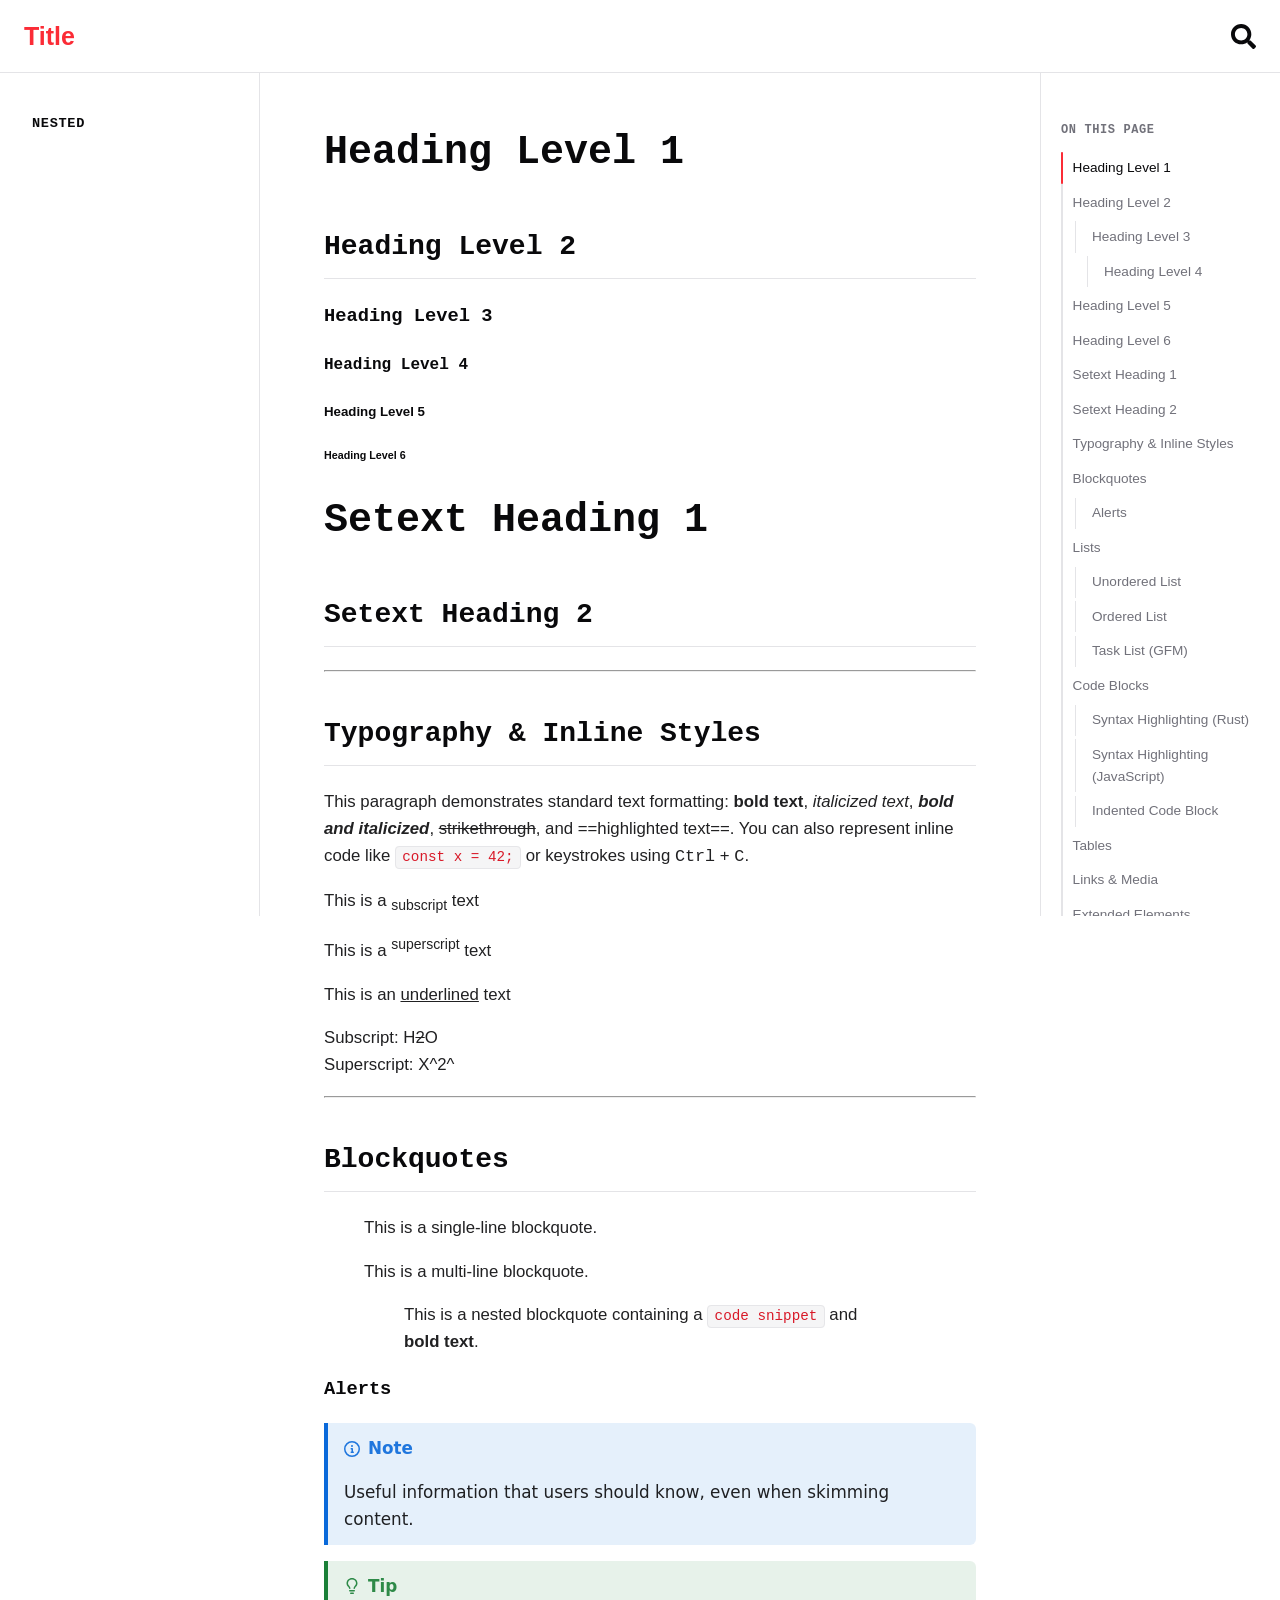
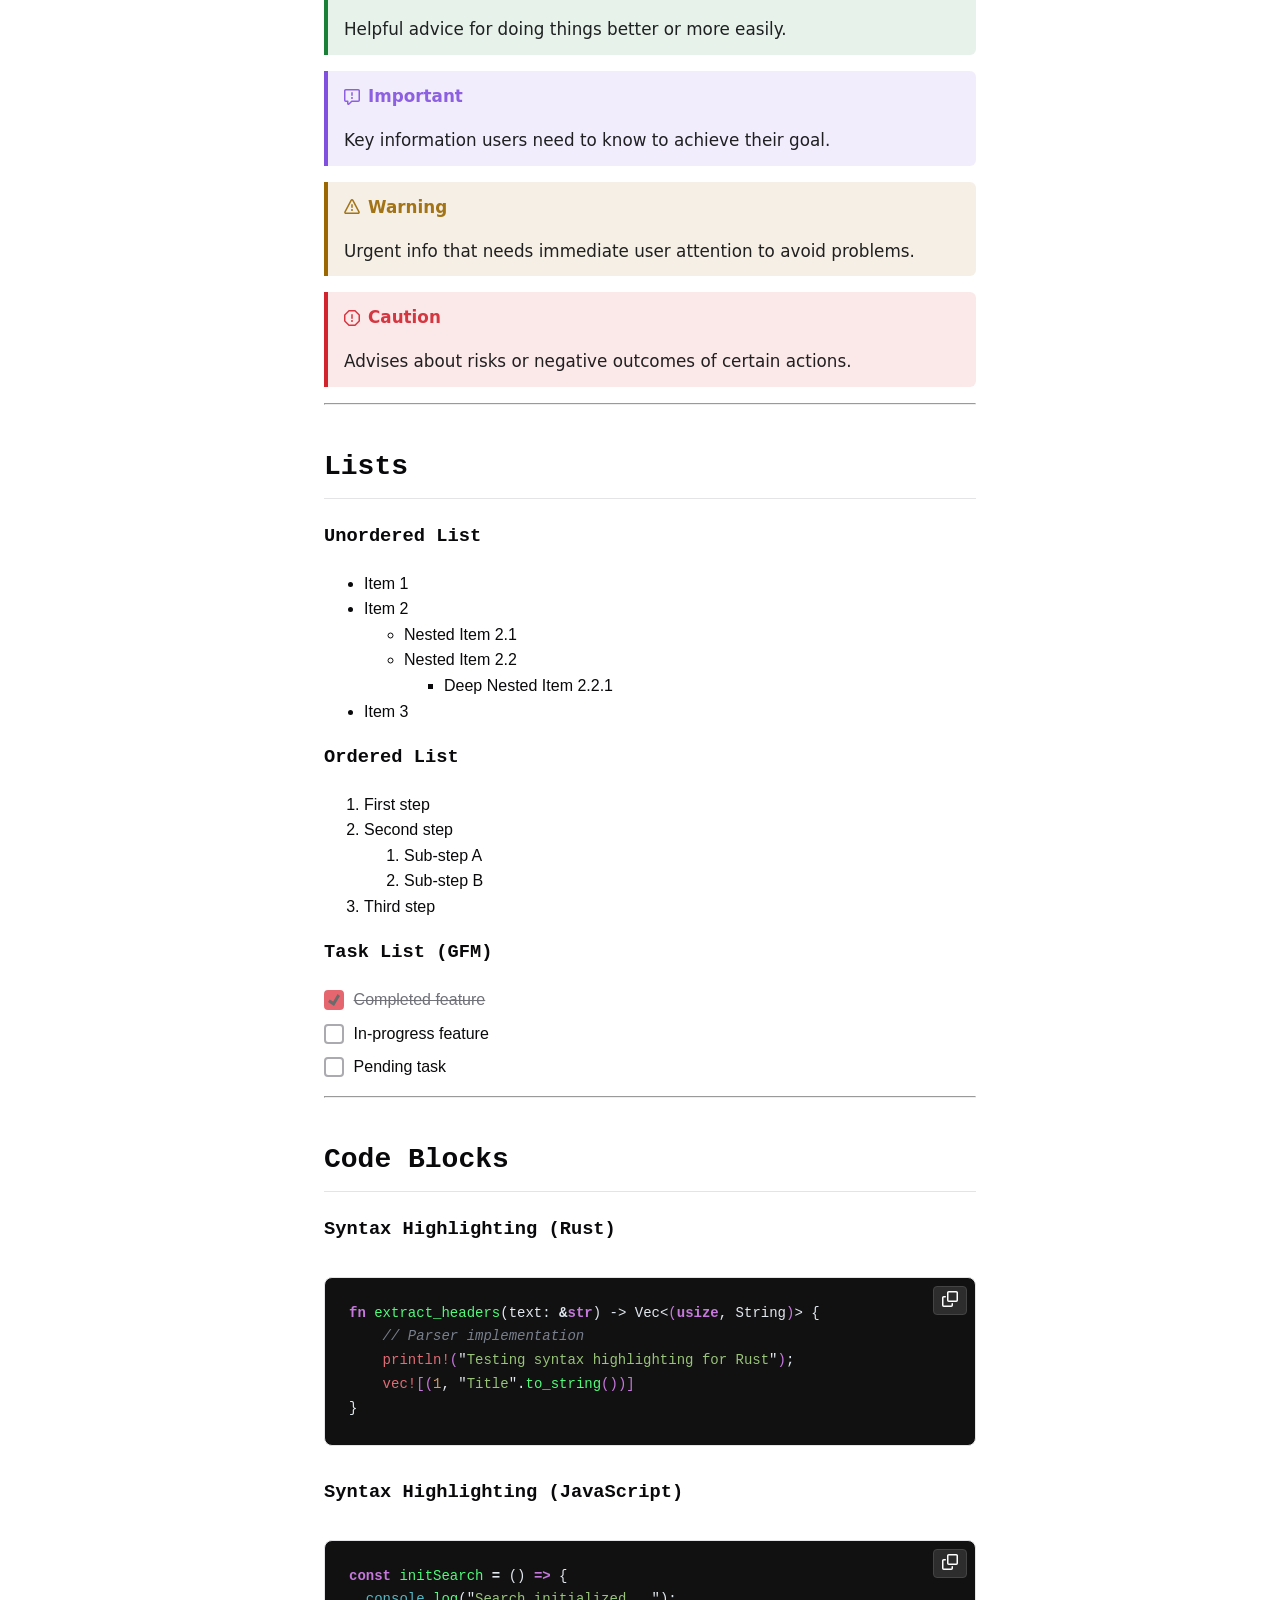
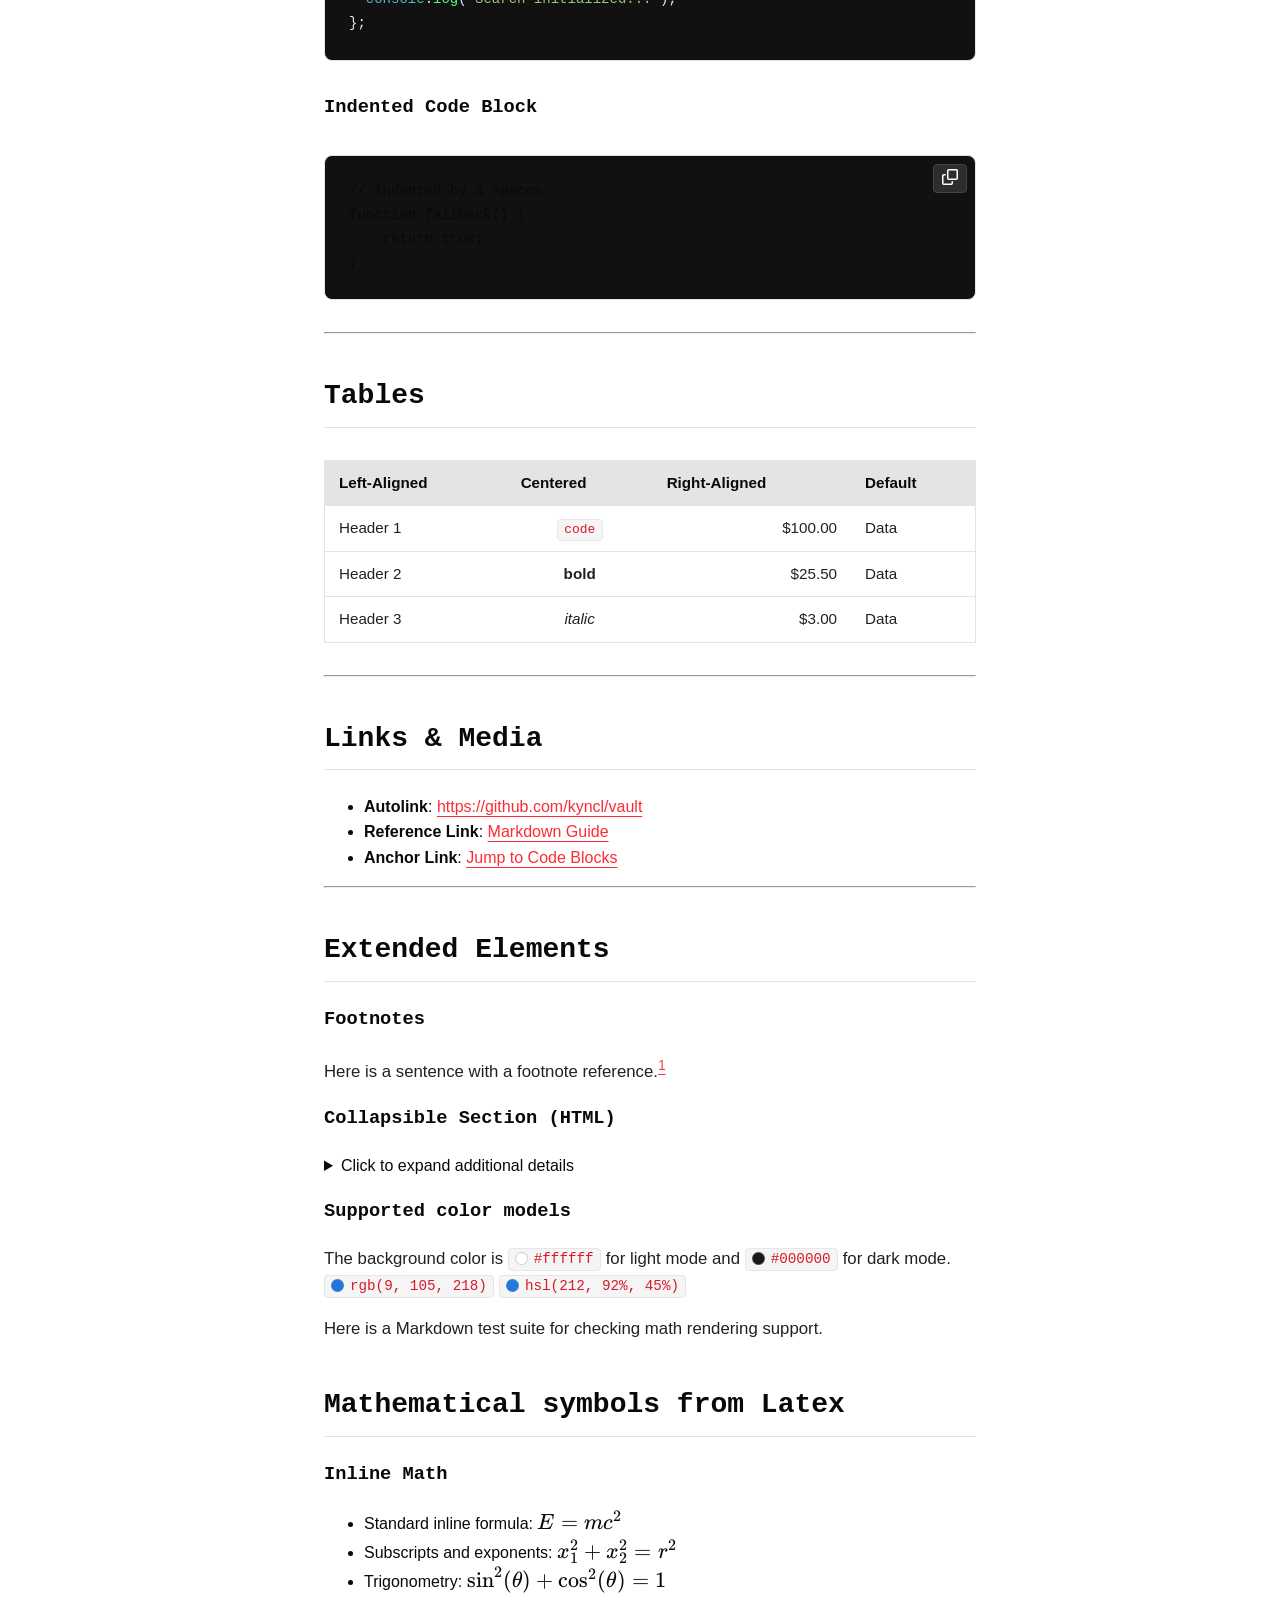
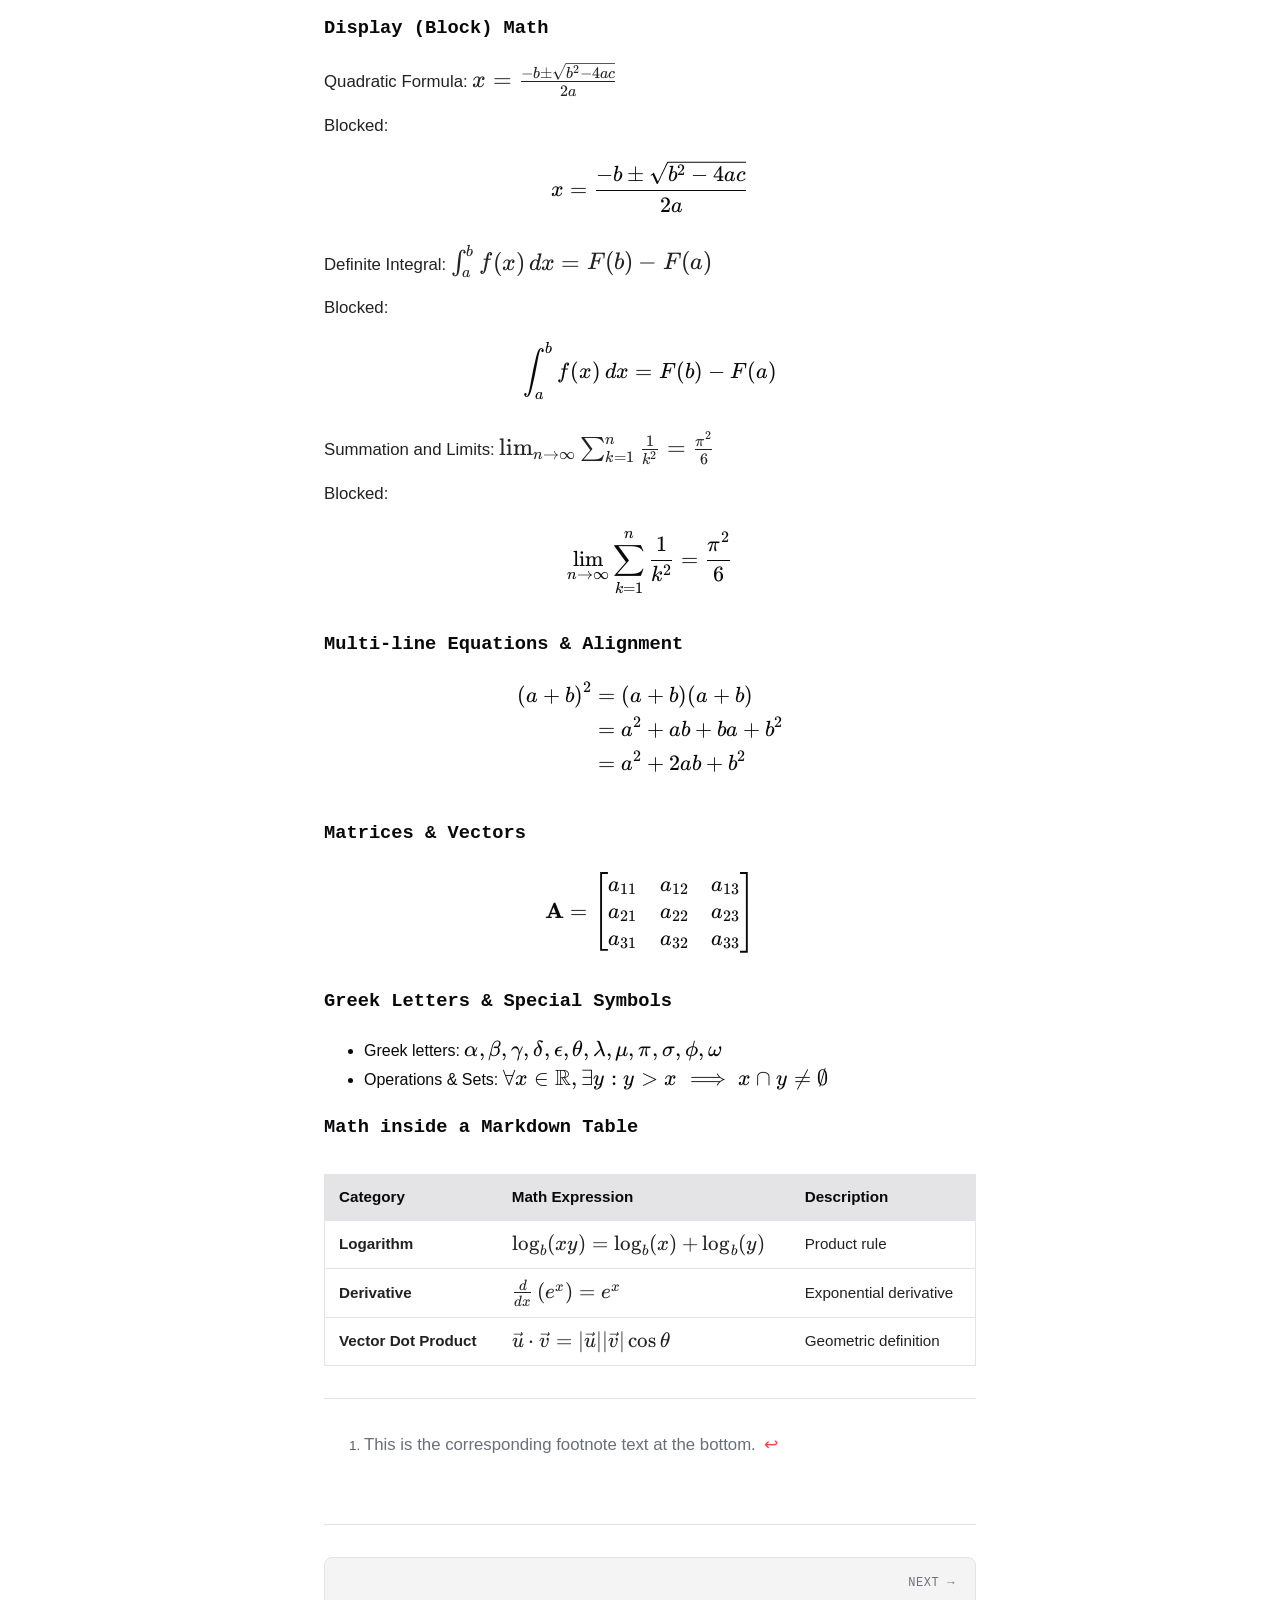
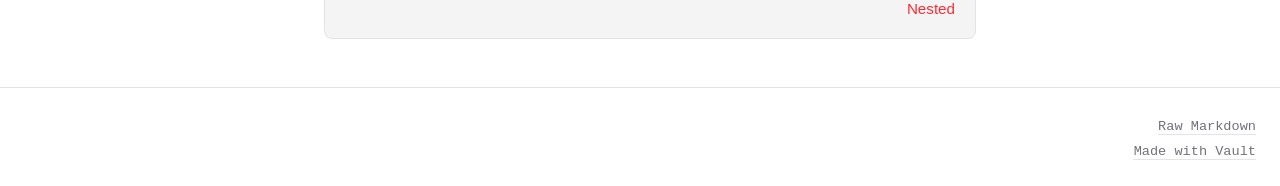
==== commit 55aa3632: "Re-parsing html" ====
--- a/docs/html/index.html
+++ b/docs/html/index.html
@@ -1,9 +1,9 @@
-<!doctype html><html data-background-theme=standard data-radius-theme=standard data-theme=crimson lang=en><meta charset=UTF-8><meta content="width=device-width,initial-scale=1.0" name=viewport><title>Homepage</title><meta content="Part of documentation about index" name=description><link href=icon.svg rel=icon type=image/x-icon><script>window.VAULT_SEARCH_INDEX=[{title:`index`,url:`index.html`,category:null,headers:/* @__PURE__ */ `Heading Level 1.Heading Level 2.Heading Level 3.Heading Level 4.Heading Level 5.Heading Level 6.Typography & Inline Styles.Blockquotes.Alerts.Lists.Unordered List.Ordered List.Task List (GFM).Code Blocks.Syntax Highlighting (Rust).Syntax Highlighting (JavaScript).Indented Code Block.Tables.Links & Media.Extended Elements.Footnotes.Collapsible Section (HTML).Supported color models.Mathematical symbols from Latex.Inline Math.Display (Block) Math.Multi-line Equations & Alignment.Matrices & Vectors.Greek Letters & Special Symbols.Math inside a Markdown Table`.split(`.`)},{title:`index`,url:`nested/index.html`,category:`Nested`,headers:[`This is nested index.md`]}];</script><style>:root{--background:#fff;--foreground:#09090b;--muted:#71717a;--border:#e4e4e7;--card-bg:#f4f4f5;--accent:#e4e4e7;--hover-bg:#0000000a;--shadow-dropdown:0 10px 25px #00000014;--shadow-sidebar:4px 0 25px #00000014;--font-sans:-apple-system, BlinkMacSystemFont, "Segoe UI", Roboto, Helvetica, Arial, sans-serif;--font-code:"JetBrains Mono", monospace}@media (prefers-color-scheme:dark){:root{--background:#0a0a0a;--foreground:#f4f4f5;--muted:#a1a1aa;--border:#27272a;--card-bg:#121215;--accent:#27272a;--hover-bg:#ffffff0d;--shadow-dropdown:0 10px 25px #000000b3;--shadow-sidebar:4px 0 25px #000000b3}}*{box-sizing:border-box;scroll-behavior:smooth}body{background-color:var(--background);min-height:100vh;color:var(--foreground);font-family:var(--font-sans);grid-template:"header header header""sidebar content toc"1fr"footer footer footer"/260px minmax(0,1fr) 240px;margin:0;padding:0;line-height:1.6;display:grid}h1,h2,h3,h4{font-family:var(--font-code);color:var(--foreground);scroll-margin-top:2rem;font-weight:600}h1{margin-top:0;font-size:2.5rem}h2{border-bottom:1px solid var(--border);margin-top:2.5rem;padding-bottom:.5rem;font-size:1.75rem}p{opacity:.9;font-size:1.05rem}a{color:var(--foreground);text-decoration:underline;text-decoration-color:var(--border);text-underline-offset:4px;transition:color .2s,text-decoration-color .2s}main a{color:var(--main);text-decoration:underline;transition:all .4s}a:hover{color:var(--main-alt);text-decoration-color:var(--main-alt);transition:all .25s}pre,code{font-family:var(--font-code);display:block;overflow-x:auto}p code,li code,td code,blockquote code{white-space:nowrap;background-color:var(--card-bg);border:1px solid var(--border);border-radius:var(--radius-sm);color:var(--main-alt);padding:.15rem .4rem;font-size:.85em;transition:all .4s}pre{background-color:var(--card-bg);border:1px solid var(--border);border-radius:var(--radius-lg);margin:2rem 0;padding:1.5rem;position:relative;overflow-x:auto}pre code{color:var(--foreground);background-color:#0000;border:none;padding:0;font-size:.875rem}table{border-collapse:collapse;border:1px solid var(--border);width:100%;margin:2rem 0;font-size:.95rem;overflow:hidden}th{background-color:var(--accent);color:var(--foreground);text-align:left;border-bottom:1px solid var(--border);padding:10px 14px;font-weight:600}td{border-bottom:1px solid var(--border);color:var(--foreground);opacity:.9;padding:10px 14px}tr:last-child td{border-bottom:none}ul:has(>li input[type=checkbox]),.contains-task-list{padding-left:0;list-style:none}li:has(>input[type=checkbox]),.task-list-item{flex-wrap:wrap;align-items:flex-start;gap:.6rem;margin-bottom:.5rem;line-height:1.6;display:flex}input[type=checkbox]{-webkit-appearance:none;appearance:none;border:2px solid var(--muted);border-radius:var(--radius-sm,4px);cursor:pointer;background-color:#0000;flex-shrink:0;place-content:center;width:1.25rem;height:1.25rem;margin:.2rem 0 0;transition:background-color .25s,border-color .25s,box-shadow .25s;display:grid}input[type=checkbox]:hover:not(:disabled){border-color:var(--main)}input[type=checkbox]:focus-visible{border-color:var(--main);box-shadow:0 0 0 2px rgba(var(--main), .15);outline:none}input[type=checkbox]:before{content:"";clip-path:polygon(14% 44%,0 65%,50% 100%,100% 16%,80% 0%,43% 62%);background-color:var(--foreground);width:.75rem;height:.75rem;transition:transform .25s cubic-bezier(.4,0,.2,1);transform:scale(0)}input[type=checkbox]:checked{background-color:var(--main-alt);border-color:var(--main-alt)}input[type=checkbox]:checked:before{transform:scale(1)}input[type=checkbox]:disabled{cursor:not-allowed;opacity:.6}li:has(>input[type=checkbox]:checked){color:var(--muted);text-decoration:line-through;transition:color .25s}:root{--background:#fff;--card-bg:#f4f4f5;--border:#e4e4e7;--accent:#e4e4e7}@media (prefers-color-scheme:dark){:root{--background:#121212;--card-bg:#1e1e1e;--border:#2c2c2c;--accent:#2c2c2c}}[data-background-theme=standard]{--background:#fff;--card-bg:#f4f4f5;--border:#e4e4e7;--accent:#e4e4e7}@media (prefers-color-scheme:dark){[data-background-theme=standard]{--background:#121212;--card-bg:#1e1e1e;--border:#2c2c2c;--accent:#2c2c2c}}[data-background-theme=comfy]{--background:#f4f4f5;--card-bg:#fff;--border:#e4e4e7;--accent:#e4e4e7}@media (prefers-color-scheme:dark){[data-background-theme=comfy]{--background:#18181b;--card-bg:#27272a;--border:#3f3f46;--accent:#3f3f46}}[data-background-theme=deep-black]{--background:#fff;--card-bg:#fff;--border:#d4d4d8;--accent:#d4d4d8}@media (prefers-color-scheme:dark){[data-background-theme=deep-black]{--background:#000;--card-bg:#0d0d0d;--border:#222;--accent:#222}}[data-background-theme=zen]{--background:#faf9f6;--card-bg:#fff;--border:#e8e6e1;--accent:#e8e6e1}@media (prefers-color-scheme:dark){[data-background-theme=zen]{--background:#1f1f1f;--card-bg:#303030;--border:#444;--accent:#444}}[data-background-theme=stone]{--background:#fafaf9;--card-bg:#fff;--border:#e7e5e4;--accent:#e7e5e4}@media (prefers-color-scheme:dark){[data-background-theme=stone]{--background:#1c1917;--card-bg:#292524;--border:#44403c;--accent:#44403c}}[data-background-theme=mauve]{--background:#fbf9fa;--card-bg:#fff;--border:#f0e6ee;--accent:#f0e6ee}@media (prefers-color-scheme:dark){[data-background-theme=mauve]{--background:#1d161e;--card-bg:#291f2b;--border:#3d2c40;--accent:#3d2c40}}[data-background-theme=olive]{--background:#fafaf8;--card-bg:#fff;--border:#eaeae2;--accent:#eaeae2}@media (prefers-color-scheme:dark){[data-background-theme=olive]{--background:#1d1d16;--card-bg:#2a2a20;--border:#3f3f31;--accent:#3f3f31}}[data-background-theme=mist]{--background:#f8fafc;--card-bg:#fff;--border:#e2e8f0;--accent:#e2e8f0}@media (prefers-color-scheme:dark){[data-background-theme=mist]{--background:#161b1d;--card-bg:#1e2427;--border:#2b3539;--accent:#2b3539}}[data-background-theme=taupe]{--background:#faf9f8;--card-bg:#fff;--border:#ede7e3;--accent:#ede7e3}@media (prefers-color-scheme:dark){[data-background-theme=taupe]{--background:#1d1816;--card-bg:#2a2220;--border:#3f3531;--accent:#3f3531}}.back-link{border-bottom:1px solid var(--border);background-color:var(--background);z-index:999;grid-area:header;align-items:center;gap:1rem;padding:1rem 1.5rem;display:flex;position:sticky;top:0;-webkit-transform:translate(0);transform:translate(0)}.nav-bar{justify-content:space-between;display:flex}.home-btn{color:var(--main);font-size:25px;font-weight:700;text-decoration:none;transition:color .25s,transform .45s}.home-btn:hover{color:var(--main-alt);transition:all .25s}.menu-toggle{cursor:pointer;background:0 0;border:none;flex-direction:column;justify-content:space-around;width:30px;height:25px;padding:0;display:none}.menu-toggle .icon-line{background-color:var(--foreground);border-radius:var(--radius-xs);width:100%;height:3px;transition:all .3s ease-in-out}.menu-toggle.open .icon-line:first-child{background-color:var(--main-alt);transition:all .4s;transform:translateY(8.5px)rotate(45deg)}.menu-toggle.open .icon-line:nth-child(2){opacity:0}.menu-toggle.open .icon-line:nth-child(3){background-color:var(--main-alt);transition:all .4s;transform:translateY(-8.5px)rotate(-45deg)}.search-btn{color:var(--foreground);cursor:pointer;background-color:#0000;border:none;justify-content:center;align-items:center;padding:0;font-size:25px;transition:color .3s;display:flex}.search-btn:hover{color:var(--main-alt);transition:all .25s}.search-box{z-index:50;flex-direction:column;gap:.75rem;width:100%;max-width:600px;padding:0 1.5rem;display:none;position:absolute;top:15vh;left:50%;transform:translate(-50%)}.search-box.active{display:flex}.search-box input{background-color:var(--card-bg);width:100%;color:var(--foreground);border:1px solid var(--border);border-radius:var(--radius-lg);font-size:1.25rem;font-family:var(--font-code);outline:none;padding:.85rem 1.25rem;transition:border-color .2s,box-shadow .2s}.search-box input:focus{border-color:var(--main);box-shadow:0 0 0 2px rgba(var(--main), .15);transition:all .25s}.search-suggestions{background-color:var(--card-bg);border:1px solid var(--border);border-radius:var(--radius-lg);box-shadow:var(--shadow-dropdown);flex-direction:column;gap:.25rem;padding:.5rem;display:flex}.search-suggestions button{color:var(--muted);text-align:left;border-radius:var(--radius-sm);cursor:pointer;font-family:var(--font-code);background:0 0;border:none;padding:.6rem .75rem;font-size:.9rem;transition:color .2s,background-color .2s}.search-suggestions button:hover{background-color:var(--hover-bg);color:var(--foreground)}.search-suggestions button.suggestion-item{text-transform:capitalize;justify-content:space-between;align-items:center;width:100%;display:flex}.search-suggestions button.suggestion-item.selected{background-color:var(--active-bg);color:var(--main-alt);transition:all .4s}body.sidebar-locked .search-btn,body.sidebar-locked .search-box{pointer-events:none;opacity:.4;user-select:none}.sidebar{overscroll-behavior:contain;border-right:1px solid var(--border);background-color:var(--background);grid-area:sidebar;height:calc(100dvh - 57px);padding:2rem 1.25rem;font-size:.9rem;position:sticky;top:57px;overflow-y:auto}.sidebar-section{margin-bottom:.25rem}.sidebar-title{font-family:var(--font-code);text-transform:uppercase;letter-spacing:.05em;color:var(--foreground);justify-content:space-between;align-items:center;gap:.5rem;margin-bottom:.5rem;padding:.25rem .75rem;font-size:.85rem;font-weight:700;display:flex}.sidebar-title button{color:var(--foreground);cursor:pointer;border-radius:var(--radius-sm,4px);background-color:#0000;border:none;flex-shrink:0;justify-content:center;align-items:center;padding:.25rem;transition:color .2s,background-color .2s;display:inline-flex}.sidebar-title button:hover{color:var(--main);background-color:var(--hover-bg);transition:all .25s}a.sidebar-title-link,.sidebar-title-text{color:var(--foreground);flex-grow:1;align-items:center;gap:.4rem;padding:.25rem 0;text-decoration:none;transition:color .2s;display:flex}a.sidebar-title-link:after{opacity:.4;font-size:1rem;transition:transform .2s,opacity .2s,color .2s}a.sidebar-title-link:hover,a.sidebar-title-link:hover~button{color:var(--main);transition:all .25s}a.sidebar-title-link.active,a.sidebar-title-link.active~button{color:var(--main-alt);cursor:default;transition:all .4s}a.sidebar-title-link:not(.active):hover:before{opacity:1;color:var(--main);transition:all .25s;transform:translate(2px)}.sidebar-list{text-transform:capitalize;margin:0;padding:0;list-style:none}.sidebar-section .sidebar-list{margin-left:1.5rem}.sidebar-section .sidebar-list a:not(.active){border-left:1px solid var(--border);border-radius:0}.sidebar-item{margin:.25rem 0}.sidebar-link{border-radius:var(--radius-sm);color:var(--muted);padding:.4rem .75rem;text-decoration:none;transition:color .2s,background-color .2s;display:block}.sidebar-link:hover{color:var(--foreground);background-color:var(--hover-bg)}.sidebar-link.active{cursor:default;color:var(--foreground);background-color:var(--active-bg);border-left:2px solid var(--main);padding-left:calc(.75rem - 2px);font-weight:500;transition:all .4s}.sidebar-section.collapsed .sidebar-list{display:none}.sidebar-section.collapsed .sidebar-toggle svg{transform:rotate(-90deg)}.sidebar-toggle svg{transition:transform .2s}.doc-content{grid-area:content;width:100%;max-width:900px;margin:0 auto;padding:3rem 4rem}.toc-sidebar{overscroll-behavior:contain;border-left:1px solid var(--border);grid-area:toc;max-height:calc(100dvh - 57px);padding:3rem 1.25rem 5rem;font-size:.85rem;position:sticky;top:57px;overflow-y:auto}.toc-sidebar div:first-child{font-family:var(--font-code);text-transform:uppercase;letter-spacing:.05em;color:var(--muted);margin-bottom:.75rem;font-size:.75rem;font-weight:600}.toc-list{border-left:2px solid var(--border);flex-direction:column;gap:.2rem;margin:0;padding:0;list-style:none;display:flex;position:relative}.toc-list li{position:relative}.toc-link{color:var(--muted);border-radius:var(--radius-sm);padding:.3rem .6rem;font-size:.85rem;text-decoration:none;transition:color .2s,background-color .2s;display:block}.toc-link:hover{color:var(--foreground);background-color:var(--hover-bg)}.toc-item-h3{border-left:1px solid var(--border);margin-left:.75rem;padding-left:.4rem}.toc-item-h4{border-left:1px solid var(--border);margin-left:1.5rem;padding-left:.4rem}.toc-link.active{color:var(--foreground);font-weight:500}li.active:before{content:"";background-color:var(--main);border-radius:var(--radius-xs);width:2px;position:absolute;top:0;bottom:0}.toc-item.active:before{left:-2px}.toc-item-h3.active:before{left:calc(-.75rem - 2px)}.toc-item-h4.active:before{left:calc(-1.5rem - 2px)}.toc-mobile-toggle{z-index:25;border-radius:var(--radius-sm);cursor:pointer;color:var(--muted);background:0 0;border-color:#0000;padding:.5rem;transition:background-color .2s,color .2s;display:none;position:fixed;top:75px;right:1.25rem}.toc-mobile-toggle:hover,.toc-mobile-toggle:focus{background-color:var(--hover-bg);color:var(--foreground);transition:all .35s}.toc-mobile-toggle svg{width:20px;height:20px}.pagination-nav{border-top:1px solid var(--border);justify-content:space-between;gap:1rem;margin-top:4rem;padding-top:2rem;display:flex}.pagination-btn{background-color:var(--card-bg);border:1px solid var(--border);border-radius:var(--radius-lg);color:var(--foreground);flex-direction:column;flex:1;gap:.25rem;max-width:48%;padding:1rem 1.25rem;text-decoration:none;transition:border-color .2s,transform .2s;display:flex}.pagination-btn:only-child{max-width:100%}.pagination-btn:hover{border-color:var(--main);color:var(--foreground);transition:all .25s}.pagination-btn.next{text-align:right;align-items:flex-end}.pagination-label{font-family:var(--font-code);text-transform:uppercase;letter-spacing:.05em;color:var(--muted);font-size:.75rem}.pagination-title{color:var(--main);text-transform:capitalize;font-size:.95rem;font-weight:500;transition:all .4s}.raw-md{z-index:50;text-align:right;border-top:1px solid var(--border);background-color:var(--background);grid-area:footer;padding:1.5rem}.raw-md a{font-family:var(--font-code);color:var(--muted);font-size:.85rem;text-decoration:none;transition:color .2s}.raw-md a:hover{color:var(--foreground)}@media (width<=1200px){body{grid-template-columns:260px minmax(0,1fr);grid-template-areas:"header header""sidebar content""footer footer"}.doc-content{padding:3rem 4rem 3rem 2rem}.toc-mobile-toggle{cursor:pointer;flex-direction:column;align-items:flex-end;gap:5px;width:42px;padding:.75rem .5rem;transition:all .45s;display:flex;position:fixed;top:15em;right:.5rem;transform:translateY(-50%)}.toc-mini-line{background-color:var(--muted);border-radius:var(--radius-xs);height:2px;transition:background-color .2s,width .2s}.toc-mini-line.level-top{width:20px}.toc-mini-line.level-mid{width:12px}.toc-mini-line.level-low{width:6px}.toc-mini-line.active{background-color:var(--main);width:24px;transition:all .4s}.toc-mobile-toggle:hover .toc-mini-line:not(.active){background-color:var(--foreground)}.toc-sidebar{background-color:var(--background);border:1px solid var(--border);border-radius:var(--radius-sm);opacity:0;visibility:hidden;pointer-events:none;width:260px;height:auto;max-height:30rem;padding:1.5rem;transition:opacity .2s,transform .2s,visibility .2s;display:none;top:7em;right:4.5rem;transform:translate(20px);box-shadow:0 8px 24px #0003}.toc-sidebar.show-mobile{z-index:15;opacity:1!important;visibility:visible!important;pointer-events:auto!important;display:block!important;position:fixed!important;transform:translate(0)!important}.toc-mobile-bg{background-color:var(--background)}.doc-content{margin-top:65px;padding:1.5rem 4rem 1.5rem 1.5rem}.back-link{z-index:999;width:100%;position:fixed;top:0;left:0}}@media (width<=768px){body{grid-template-columns:minmax(0,1fr);grid-template-areas:"header""content""footer"}body.sidebar-open{overflow:hidden}.menu-toggle{display:flex}.sidebar-backdrop{backdrop-filter:blur(2px);z-index:900;opacity:0;visibility:hidden;background-color:#0009;width:100vw;height:100dvh;transition:opacity .3s,visibility .3s;position:fixed;top:0;left:0}body.sidebar-open .sidebar-backdrop{opacity:1;visibility:visible}.sidebar{z-index:910;background-color:var(--background);width:260px;height:100dvh;box-shadow:var(--shadow-sidebar);padding:calc(57px + 2rem) 1.25rem 2rem;transition:transform .3s cubic-bezier(.16,1,.3,1);display:block;position:fixed;top:0;left:0;transform:translate(-100%)}body.sidebar-open .sidebar{transform:translate(0)}}@media (width<=600px){body{display:block}.back-link{padding:.75rem 1rem}.doc-content{padding:1rem 4rem 1rem 1rem}h1{font-size:1.8rem}h2{font-size:1.4rem}.pagination-nav{flex-direction:column}.pagination-btn{max-width:100%;text-align:left!important;align-items:flex-start!important}}@media (width<=530px){table{display:block;overflow:auto}}.markdown-alert{border-left:4px solid;border-radius:0 6px 6px 0;margin-bottom:16px;padding:12px 16px;font-family:system-ui,sans-serif}.markdown-alert .alert-title{align-items:center;gap:8px;margin-top:0;margin-bottom:8px;font-weight:600;display:flex}.markdown-alert p:last-child{margin-bottom:0}.markdown-alert-note{background-color:#0969da1a;border-color:#0969da}.markdown-alert-note .alert-title{color:#0969da}.markdown-alert-tip{background-color:#1a7f371a;border-color:#1a7f37}.markdown-alert-tip .alert-title{color:#1a7f37}.markdown-alert-important{background-color:#8250df1a;border-color:#8250df}.markdown-alert-important .alert-title{color:#8250df}.markdown-alert-warning{background-color:#9a67001a;border-color:#9a6700}.markdown-alert-warning .alert-title{color:#9a6700}.markdown-alert-caution{background-color:#d1242f1a;border-color:#d1242f}.markdown-alert-caution .alert-title{color:#d1242f}.color-swatch{vertical-align:baseline;border:1px solid #80808066;border-radius:50%;width:.9em;height:.9em;margin-bottom:-.1em;margin-right:.4em;display:inline-block}section.footnotes{border-top:1px solid var(--border-color,#e1e4e8);color:var(--text-muted,#57606a);margin-top:2rem;padding-top:1rem;font-size:.85em}a[data-footnote-ref],section.footnotes li{scroll-margin-top:80px}section.footnotes h2.sr-only{clip:rect(0, 0, 0, 0);border:0;width:1px;height:1px;margin:-1px;padding:0;position:absolute;overflow:hidden}.data-footnote-backref{margin-left:.25rem;font-family:monospace;text-decoration:none}:root,[data-radius-theme=standard]{--radius-lg:8px;--radius-md:6px;--radius-sm:4px;--radius-xs:2px}[data-radius-theme=brutalist]{--radius-lg:0px;--radius-md:0px;--radius-sm:0px;--radius-xs:0px}[data-radius-theme=rounded]{--radius-lg:16px;--radius-md:12px;--radius-sm:8px;--radius-xs:4px}:root,[data-theme=crimson]{--main:oklch(63.7% .237 25.331);--main-alt:oklch(53.7% .237 25.331);--active-bg:oklch(63.7% .237 25.331/.1)}@media (prefers-color-scheme:dark){:root,[data-theme=crimson]{--main:oklch(69.7% .237 25.331);--main-alt:oklch(79.7% .237 25.331);--active-bg:oklch(69.7% .237 25.331/.18)}}[data-theme=orange-red]{--main:oklch(64.6% .222 41.116);--main-alt:oklch(54.6% .222 41.116);--active-bg:oklch(64.6% .222 41.116/.1)}@media (prefers-color-scheme:dark){[data-theme=orange-red]{--main:oklch(70.6% .222 41.116);--main-alt:oklch(80.6% .222 41.116);--active-bg:oklch(70.6% .222 41.116/.18)}}[data-theme=orange]{--main:oklch(66.6% .179 58.318);--main-alt:oklch(56.6% .179 58.318);--active-bg:oklch(66.6% .179 58.318/.1)}@media (prefers-color-scheme:dark){[data-theme=orange]{--main:oklch(72.6% .179 58.318);--main-alt:oklch(82.6% .179 58.318);--active-bg:oklch(72.6% .179 58.318/.18)}}[data-theme=yellow]{--main:oklch(68.1% .162 75.834);--main-alt:oklch(58.1% .162 75.834);--active-bg:oklch(68.1% .162 75.834/.1)}@media (prefers-color-scheme:dark){[data-theme=yellow]{--main:oklch(74.1% .162 75.834);--main-alt:oklch(84.1% .162 75.834);--active-bg:oklch(74.1% .162 75.834/.18)}}[data-theme=green]{--main:oklch(64.8% .2 131.684);--main-alt:oklch(54.8% .2 131.684);--active-bg:oklch(64.8% .2 131.684/.1)}@media (prefers-color-scheme:dark){[data-theme=green]{--main:oklch(70.8% .2 131.684);--main-alt:oklch(80.8% .2 131.684);--active-bg:oklch(70.8% .2 131.684/.18)}}[data-theme=emerald]{--main:oklch(62.7% .194 149.214);--main-alt:oklch(52.7% .194 149.214);--active-bg:oklch(62.7% .194 149.214/.1)}@media (prefers-color-scheme:dark){[data-theme=emerald]{--main:oklch(68.7% .194 149.214);--main-alt:oklch(78.7% .194 149.214);--active-bg:oklch(68.7% .194 149.214/.18)}}[data-theme=teal]{--main:oklch(59.6% .145 163.225);--main-alt:oklch(49.6% .145 163.225);--active-bg:oklch(59.6% .145 163.225/.1)}@media (prefers-color-scheme:dark){[data-theme=teal]{--main:oklch(65.6% .145 163.225);--main-alt:oklch(75.6% .145 163.225);--active-bg:oklch(65.6% .145 163.225/.18)}}[data-theme=cyan]{--main:oklch(60% .118 184.704);--main-alt:oklch(50% .118 184.704);--active-bg:oklch(60% .118 184.704/.1)}@media (prefers-color-scheme:dark){[data-theme=cyan]{--main:oklch(66% .118 184.704);--main-alt:oklch(76% .118 184.704);--active-bg:oklch(66% .118 184.704/.18)}}[data-theme=blue]{--main:oklch(60.9% .126 221.723);--main-alt:oklch(50.9% .126 221.723);--active-bg:oklch(60.9% .126 221.723/.1)}@media (prefers-color-scheme:dark){[data-theme=blue]{--main:oklch(66.9% .126 221.723);--main-alt:oklch(76.9% .126 221.723);--active-bg:oklch(66.9% .126 221.723/.18)}}[data-theme=indigo]{--main:oklch(58.87% .2323 282.69);--main-alt:oklch(48.87% .2323 282.69);--active-bg:oklch(58.87% .2323 282.69/.1)}@media (prefers-color-scheme:dark){[data-theme=indigo]{--main:oklch(64.87% .2323 282.69);--main-alt:oklch(74.87% .2323 282.69);--active-bg:oklch(64.87% .2323 282.69/.18)}}[data-theme=purple]{--main:oklch(43.83% .2179 303.91);--main-alt:oklch(33.83% .2179 303.91);--active-bg:oklch(43.83% .2179 303.91/.1)}@media (prefers-color-scheme:dark){[data-theme=purple]{--main:oklch(49.83% .2179 303.91);--main-alt:oklch(59.83% .2179 303.91);--active-bg:oklch(49.83% .2179 303.91/.18)}}[data-theme=rose]{--main:oklch(58.6% .253 17.585);--main-alt:oklch(48.6% .253 17.585);--active-bg:oklch(58.6% .253 17.585/.1)}@media (prefers-color-scheme:dark){[data-theme=rose]{--main:oklch(64.6% .253 17.585);--main-alt:oklch(74.6% .253 17.585);--active-bg:oklch(64.6% .253 17.585/.18)}}[data-theme=silver]{--main:oklch(98.5% .002 247.839);--main-alt:oklch(88.5% .002 247.839);--active-bg:oklch(98.5% .002 247.839/.1)}@media (prefers-color-scheme:dark){[data-theme=silver]{--main:oklch(85% .002 247.839);--main-alt:oklch(95% .002 247.839);--active-bg:oklch(85% .002 247.839/.18)}}[data-theme=fuchsia]{--main:oklch(59.1% .293 322.896);--main-alt:oklch(49.1% .293 322.896);--active-bg:oklch(59.1% .293 322.896/.1)}@media (prefers-color-scheme:dark){[data-theme=fuchsia]{--main:oklch(65.1% .293 322.896);--main-alt:oklch(75.1% .293 322.896);--active-bg:oklch(65.1% .293 322.896/.18)}}[data-theme=pink]{--main:oklch(59.2% .249 .584);--main-alt:oklch(49.2% .249 .584);--active-bg:oklch(59.2% .249 .584/.1)}@media (prefers-color-scheme:dark){[data-theme=pink]{--main:oklch(65.2% .249 .584);--main-alt:oklch(75.2% .249 .584);--active-bg:oklch(65.2% .249 .584/.18)}}[data-theme=amber]{--main:oklch(62.5% .19 60.5);--main-alt:oklch(52.5% .19 60.5);--active-bg:oklch(62.5% .19 60.5/.1)}@media (prefers-color-scheme:dark){[data-theme=amber]{--main:oklch(69.5% .19 60.5);--main-alt:oklch(79.5% .19 60.5);--active-bg:oklch(69.5% .19 60.5/.18)}}[data-theme=lime]{--main:oklch(72% .21 128.5);--main-alt:oklch(62% .21 128.5);--active-bg:oklch(72% .21 128.5/.1)}@media (prefers-color-scheme:dark){[data-theme=lime]{--main:oklch(78% .21 128.5);--main-alt:oklch(86% .21 128.5);--active-bg:oklch(78% .21 128.5/.18)}}[data-theme=red]{--main:oklch(58% .25 24.5);--main-alt:oklch(48% .25 24.5);--active-bg:oklch(58% .25 24.5/.1)}@media (prefers-color-scheme:dark){[data-theme=red]{--main:oklch(64% .25 24.5);--main-alt:oklch(74% .25 24.5);--active-bg:oklch(64% .25 24.5/.18)}}[data-theme=sky]{--main:oklch(60% .15 235);--main-alt:oklch(50% .15 235);--active-bg:oklch(60% .15 235/.1)}@media (prefers-color-scheme:dark){[data-theme=sky]{--main:oklch(67% .15 235);--main-alt:oklch(77% .15 235);--active-bg:oklch(67% .15 235/.18)}}[data-theme=violet]{--main:oklch(52% .25 295);--main-alt:oklch(42% .25 295);--active-bg:oklch(52% .25 295/.1)}@media (prefers-color-scheme:dark){[data-theme=violet]{--main:oklch(59% .25 295);--main-alt:oklch(69% .25 295);--active-bg:oklch(59% .25 295/.18)}}</style><link onload="this.media='all'" href=css/lazy__katex.css media=print rel=stylesheet><link onload="this.media='all'" href=css/lazy__syntax-highlighting.css media=print rel=stylesheet><script>// 1. Code Block Copy Buttons
+<!doctype html><html data-background-theme=standard data-radius-theme=standard data-theme=crimson lang=en><meta charset=UTF-8><meta content="width=device-width,initial-scale=1.0" name=viewport><title>Homepage</title><meta content="Part of documentation about index" name=description><link href=icon.svg rel=icon type=image/x-icon><script>window.VAULT_SEARCH_INDEX=[{title:`index`,url:`index.html`,category:null,headers:/* @__PURE__ */ `Heading Level 1.Heading Level 2.Heading Level 3.Heading Level 4.Heading Level 5.Heading Level 6.Typography & Inline Styles.Blockquotes.Alerts.Lists.Unordered List.Ordered List.Task List (GFM).Code Blocks.Syntax Highlighting (Rust).Syntax Highlighting (JavaScript).Indented Code Block.Tables.Links & Media.Extended Elements.Footnotes.Collapsible Section (HTML).Supported color models.Mathematical symbols from Latex.Inline Math.Display (Block) Math.Multi-line Equations & Alignment.Matrices & Vectors.Greek Letters & Special Symbols.Math inside a Markdown Table`.split(`.`)},{title:`index`,url:`nested/index.html`,category:`Nested`,headers:[`This is nested index.md`]}];</script><style>:root{--background:#fff;--foreground:#09090b;--muted:#71717a;--border:#e4e4e7;--card-bg:#f4f4f5;--accent:#e4e4e7;--hover-bg:#0000000a;--shadow-dropdown:0 10px 25px #00000014;--shadow-sidebar:4px 0 25px #00000014;--font-sans:-apple-system, BlinkMacSystemFont, "Segoe UI", Roboto, Helvetica, Arial, sans-serif;--font-code:"JetBrains Mono", monospace}@media (prefers-color-scheme:dark){:root{--background:#0a0a0a;--foreground:#f4f4f5;--muted:#a1a1aa;--border:#27272a;--card-bg:#121215;--accent:#27272a;--hover-bg:#ffffff0d;--shadow-dropdown:0 10px 25px #000000b3;--shadow-sidebar:4px 0 25px #000000b3}}*{box-sizing:border-box;scroll-behavior:smooth}body{background-color:var(--background);min-height:100vh;color:var(--foreground);font-family:var(--font-sans);grid-template:"header header header""sidebar content toc"1fr"footer footer footer"/260px minmax(0,1fr) 240px;margin:0;padding:0;line-height:1.6;display:grid}h1,h2,h3,h4{font-family:var(--font-code);color:var(--foreground);scroll-margin-top:2rem;font-weight:600}h1{margin-top:0;font-size:2.5rem}h2{border-bottom:1px solid var(--border);margin-top:2.5rem;padding-bottom:.5rem;font-size:1.75rem}p{opacity:.9;font-size:1.05rem}a{color:var(--foreground);text-decoration:underline;text-decoration-color:var(--border);text-underline-offset:4px;transition:color .2s,text-decoration-color .2s}main a{color:var(--main);text-decoration:underline;transition:all .4s}a:hover{color:var(--main-alt);text-decoration-color:var(--main-alt);transition:all .25s}pre,code{font-family:var(--font-code)}p code,li code,td code,blockquote code{white-space:nowrap;background-color:var(--card-bg);border:1px solid var(--border);border-radius:var(--radius-sm);color:var(--main-alt);padding:.15rem .4rem;font-size:.85em;transition:all .4s}pre{background-color:var(--card-bg);border:1px solid var(--border);border-radius:var(--radius-lg);margin:2rem 0;padding:1.5rem;position:relative;overflow-x:auto}pre code{color:var(--foreground);background-color:#0000;border:none;padding:0;font-size:.875rem;display:block;overflow-x:auto}table{border-collapse:collapse;border:1px solid var(--border);width:100%;margin:2rem 0;font-size:.95rem;overflow:hidden}th{background-color:var(--accent);color:var(--foreground);text-align:left;border-bottom:1px solid var(--border);padding:10px 14px;font-weight:600}td{border-bottom:1px solid var(--border);color:var(--foreground);opacity:.9;padding:10px 14px}tr:last-child td{border-bottom:none}ul:has(>li input[type=checkbox]),.contains-task-list{padding-left:0;list-style:none}li:has(>input[type=checkbox]),.task-list-item{flex-wrap:wrap;align-items:flex-start;gap:.6rem;margin-bottom:.5rem;line-height:1.6;display:flex}input[type=checkbox]{-webkit-appearance:none;appearance:none;border:2px solid var(--muted);border-radius:var(--radius-sm,4px);cursor:pointer;background-color:#0000;flex-shrink:0;place-content:center;width:1.25rem;height:1.25rem;margin:.2rem 0 0;transition:background-color .25s,border-color .25s,box-shadow .25s;display:grid}input[type=checkbox]:hover:not(:disabled){border-color:var(--main)}input[type=checkbox]:focus-visible{border-color:var(--main);box-shadow:0 0 0 2px rgba(var(--main), .15);outline:none}input[type=checkbox]:before{content:"";clip-path:polygon(14% 44%,0 65%,50% 100%,100% 16%,80% 0%,43% 62%);background-color:var(--foreground);width:.75rem;height:.75rem;transition:transform .25s cubic-bezier(.4,0,.2,1);transform:scale(0)}input[type=checkbox]:checked{background-color:var(--main-alt);border-color:var(--main-alt)}input[type=checkbox]:checked:before{transform:scale(1)}input[type=checkbox]:disabled{cursor:not-allowed;opacity:.6}li:has(>input[type=checkbox]:checked){color:var(--muted);text-decoration:line-through;transition:color .25s}footer{z-index:50;text-align:right;border-top:1px solid var(--border);background-color:var(--background);grid-area:footer;padding:1.5rem}footer a{font-family:var(--font-code);color:var(--muted);font-size:.85rem;transition:color .2s}footer a:hover{color:var(--foreground)}:root{--background:#fff;--card-bg:#f4f4f5;--border:#e4e4e7;--accent:#e4e4e7}@media (prefers-color-scheme:dark){:root{--background:#121212;--card-bg:#1e1e1e;--border:#2c2c2c;--accent:#2c2c2c}}[data-background-theme=standard]{--background:#fff;--card-bg:#f4f4f5;--border:#e4e4e7;--accent:#e4e4e7}@media (prefers-color-scheme:dark){[data-background-theme=standard]{--background:#121212;--card-bg:#1e1e1e;--border:#2c2c2c;--accent:#2c2c2c}}[data-background-theme=comfy]{--background:#f4f4f5;--card-bg:#fff;--border:#e4e4e7;--accent:#e4e4e7}@media (prefers-color-scheme:dark){[data-background-theme=comfy]{--background:#18181b;--card-bg:#27272a;--border:#3f3f46;--accent:#3f3f46}}[data-background-theme=deep-black]{--background:#fff;--card-bg:#fff;--border:#d4d4d8;--accent:#d4d4d8}@media (prefers-color-scheme:dark){[data-background-theme=deep-black]{--background:#000;--card-bg:#0d0d0d;--border:#222;--accent:#222}}[data-background-theme=zen]{--background:#faf9f6;--card-bg:#fff;--border:#e8e6e1;--accent:#e8e6e1}@media (prefers-color-scheme:dark){[data-background-theme=zen]{--background:#1f1f1f;--card-bg:#303030;--border:#444;--accent:#444}}[data-background-theme=stone]{--background:#fafaf9;--card-bg:#fff;--border:#e7e5e4;--accent:#e7e5e4}@media (prefers-color-scheme:dark){[data-background-theme=stone]{--background:#1c1917;--card-bg:#292524;--border:#44403c;--accent:#44403c}}[data-background-theme=mauve]{--background:#fbf9fa;--card-bg:#fff;--border:#f0e6ee;--accent:#f0e6ee}@media (prefers-color-scheme:dark){[data-background-theme=mauve]{--background:#1d161e;--card-bg:#291f2b;--border:#3d2c40;--accent:#3d2c40}}[data-background-theme=olive]{--background:#fafaf8;--card-bg:#fff;--border:#eaeae2;--accent:#eaeae2}@media (prefers-color-scheme:dark){[data-background-theme=olive]{--background:#1d1d16;--card-bg:#2a2a20;--border:#3f3f31;--accent:#3f3f31}}[data-background-theme=mist]{--background:#f8fafc;--card-bg:#fff;--border:#e2e8f0;--accent:#e2e8f0}@media (prefers-color-scheme:dark){[data-background-theme=mist]{--background:#161b1d;--card-bg:#1e2427;--border:#2b3539;--accent:#2b3539}}[data-background-theme=taupe]{--background:#faf9f8;--card-bg:#fff;--border:#ede7e3;--accent:#ede7e3}@media (prefers-color-scheme:dark){[data-background-theme=taupe]{--background:#1d1816;--card-bg:#2a2220;--border:#3f3531;--accent:#3f3531}}.back-link{border-bottom:1px solid var(--border);background-color:var(--background);z-index:999;grid-area:header;align-items:center;gap:1rem;padding:1rem 1.5rem;display:flex;position:sticky;top:0;-webkit-transform:translate(0);transform:translate(0)}.nav-bar{justify-content:space-between;display:flex}.home-btn{color:var(--main);font-size:25px;font-weight:700;text-decoration:none;transition:color .25s,transform .45s}.home-btn:hover{color:var(--main-alt);transition:all .25s}.menu-toggle{cursor:pointer;background:0 0;border:none;flex-direction:column;justify-content:space-around;width:30px;height:25px;padding:0;display:none}.menu-toggle .icon-line{background-color:var(--foreground);border-radius:var(--radius-xs);width:100%;height:3px;transition:all .3s ease-in-out}.menu-toggle.open .icon-line:first-child{background-color:var(--main-alt);transition:all .4s;transform:translateY(8.5px)rotate(45deg)}.menu-toggle.open .icon-line:nth-child(2){opacity:0}.menu-toggle.open .icon-line:nth-child(3){background-color:var(--main-alt);transition:all .4s;transform:translateY(-8.5px)rotate(-45deg)}.search-btn{color:var(--foreground);cursor:pointer;background-color:#0000;border:none;justify-content:center;align-items:center;padding:0;font-size:25px;transition:color .3s;display:flex}.search-btn:hover{color:var(--main-alt);transition:all .25s}.search-box{z-index:50;flex-direction:column;gap:.75rem;width:100%;max-width:600px;padding:0 1.5rem;display:none;position:absolute;top:15vh;left:50%;transform:translate(-50%)}.search-box.active{display:flex}.search-box input{background-color:var(--card-bg);width:100%;color:var(--foreground);border:1px solid var(--border);border-radius:var(--radius-lg);font-size:1.25rem;font-family:var(--font-code);outline:none;padding:.85rem 1.25rem;transition:border-color .2s,box-shadow .2s}.search-box input:focus{border-color:var(--main);box-shadow:0 0 0 2px rgba(var(--main), .15);transition:all .25s}.search-suggestions{background-color:var(--card-bg);border:1px solid var(--border);border-radius:var(--radius-lg);box-shadow:var(--shadow-dropdown);flex-direction:column;gap:.25rem;padding:.5rem;display:flex}.search-suggestions button{color:var(--muted);text-align:left;border-radius:var(--radius-sm);cursor:pointer;font-family:var(--font-code);background:0 0;border:none;padding:.6rem .75rem;font-size:.9rem;transition:color .2s,background-color .2s}.search-suggestions button:hover{background-color:var(--hover-bg);color:var(--foreground)}.search-suggestions button.suggestion-item{text-transform:capitalize;justify-content:space-between;align-items:center;width:100%;display:flex}.search-suggestions button.suggestion-item.selected{background-color:var(--active-bg);color:var(--main-alt);transition:all .4s}body.sidebar-locked .search-btn,body.sidebar-locked .search-box{pointer-events:none;opacity:.4;user-select:none}.sidebar{overscroll-behavior:contain;border-right:1px solid var(--border);background-color:var(--background);grid-area:sidebar;height:calc(100dvh - 57px);padding:2rem 1.25rem;font-size:.9rem;position:sticky;top:57px;overflow-y:auto}.sidebar-section{margin-bottom:.25rem}.sidebar-title{font-family:var(--font-code);text-transform:uppercase;letter-spacing:.05em;color:var(--foreground);justify-content:space-between;align-items:center;gap:.5rem;margin-bottom:.5rem;padding:.25rem .75rem;font-size:.85rem;font-weight:700;display:flex}.sidebar-title button{color:var(--foreground);cursor:pointer;border-radius:var(--radius-sm,4px);background-color:#0000;border:none;flex-shrink:0;justify-content:center;align-items:center;padding:.25rem;transition:color .2s,background-color .2s;display:inline-flex}.sidebar-title button:hover{color:var(--main);background-color:var(--hover-bg);transition:all .25s}a.sidebar-title-link,.sidebar-title-text{color:var(--foreground);flex-grow:1;align-items:center;gap:.4rem;padding:.25rem 0;text-decoration:none;transition:color .2s;display:flex}a.sidebar-title-link:after{opacity:.4;font-size:1rem;transition:transform .2s,opacity .2s,color .2s}a.sidebar-title-link:hover,a.sidebar-title-link:hover~button{color:var(--main);transition:all .25s}a.sidebar-title-link.active,a.sidebar-title-link.active~button{color:var(--main-alt);cursor:default;transition:all .4s}a.sidebar-title-link:not(.active):hover:before{opacity:1;color:var(--main);transition:all .25s;transform:translate(2px)}.sidebar-list{text-transform:capitalize;margin:0;padding:0;list-style:none}.sidebar-section .sidebar-list{margin-left:1.5rem}.sidebar-section .sidebar-list a:not(.active){border-left:1px solid var(--border);border-radius:0}.sidebar-item{margin:.25rem 0}.sidebar-link{border-radius:var(--radius-sm);color:var(--muted);padding:.4rem .75rem;text-decoration:none;transition:color .2s,background-color .2s;display:block}.sidebar-link:hover{color:var(--foreground);background-color:var(--hover-bg)}.sidebar-link.active{cursor:default;color:var(--foreground);background-color:var(--active-bg);border-left:2px solid var(--main);padding-left:calc(.75rem - 2px);font-weight:500;transition:all .4s}.sidebar-section.collapsed .sidebar-list{display:none}.sidebar-section.collapsed .sidebar-toggle svg{transform:rotate(-90deg)}.sidebar-toggle svg{transition:transform .2s}.doc-content{grid-area:content;width:100%;max-width:900px;margin:0 auto;padding:3rem 4rem}.toc-sidebar{overscroll-behavior:contain;border-left:1px solid var(--border);grid-area:toc;max-height:calc(100dvh - 57px);padding:3rem 1.25rem 5rem;font-size:.85rem;position:sticky;top:57px;overflow-y:auto}.toc-sidebar div:first-child{font-family:var(--font-code);text-transform:uppercase;letter-spacing:.05em;color:var(--muted);margin-bottom:.75rem;font-size:.75rem;font-weight:600}.toc-list{border-left:2px solid var(--border);flex-direction:column;gap:.2rem;margin:0;padding:0;list-style:none;display:flex;position:relative}.toc-list li{position:relative}.toc-link{color:var(--muted);border-radius:var(--radius-sm);padding:.3rem .6rem;font-size:.85rem;text-decoration:none;transition:color .2s,background-color .2s;display:block}.toc-link:hover{color:var(--foreground);background-color:var(--hover-bg)}.toc-item-h3{border-left:1px solid var(--border);margin-left:.75rem;padding-left:.4rem}.toc-item-h4{border-left:1px solid var(--border);margin-left:1.5rem;padding-left:.4rem}.toc-link.active{color:var(--foreground);font-weight:500}li.active:before{content:"";background-color:var(--main);border-radius:var(--radius-xs);width:2px;position:absolute;top:0;bottom:0}.toc-item.active:before{left:-2px}.toc-item-h3.active:before{left:calc(-.75rem - 2px)}.toc-item-h4.active:before{left:calc(-1.5rem - 2px)}.toc-mobile-toggle{z-index:25;border-radius:var(--radius-sm);cursor:pointer;color:var(--muted);background:0 0;border-color:#0000;padding:.5rem;transition:background-color .2s,color .2s;display:none;position:fixed;top:75px;right:1.25rem}.toc-mobile-toggle:hover,.toc-mobile-toggle:focus{background-color:var(--hover-bg);color:var(--foreground);transition:all .35s}.toc-mobile-toggle svg{width:20px;height:20px}.pagination-nav{border-top:1px solid var(--border);justify-content:space-between;gap:1rem;margin-top:4rem;padding-top:2rem;display:flex}.pagination-btn{background-color:var(--card-bg);border:1px solid var(--border);border-radius:var(--radius-lg);color:var(--foreground);flex-direction:column;flex:1;gap:.25rem;max-width:48%;padding:1rem 1.25rem;text-decoration:none;transition:border-color .2s,transform .2s;display:flex}.pagination-btn:only-child{max-width:100%}.pagination-btn:hover{border-color:var(--main);color:var(--foreground);transition:all .25s}.pagination-btn.next{text-align:right;align-items:flex-end}.pagination-label{font-family:var(--font-code);text-transform:uppercase;letter-spacing:.05em;color:var(--muted);font-size:.75rem}.pagination-title{color:var(--main);text-transform:capitalize;font-size:.95rem;font-weight:500;transition:all .4s}@media (width<=1200px){body{grid-template-columns:260px minmax(0,1fr);grid-template-areas:"header header""sidebar content""footer footer"}.doc-content{padding:3rem 4rem 3rem 2rem}.toc-mobile-toggle{cursor:pointer;flex-direction:column;align-items:flex-end;gap:5px;width:42px;padding:.75rem .5rem;transition:all .45s;display:flex;position:fixed;top:15em;right:.5rem;transform:translateY(-50%)}.toc-mini-line{background-color:var(--muted);border-radius:var(--radius-xs);height:2px;transition:background-color .2s,width .2s}.toc-mini-line.level-top{width:20px}.toc-mini-line.level-mid{width:12px}.toc-mini-line.level-low{width:6px}.toc-mini-line.active{background-color:var(--main);width:24px;transition:all .4s}.toc-mobile-toggle:hover .toc-mini-line:not(.active){background-color:var(--foreground)}.toc-sidebar{background-color:var(--background);border:1px solid var(--border);border-radius:var(--radius-sm);opacity:0;visibility:hidden;pointer-events:none;width:260px;height:auto;max-height:30rem;padding:1.5rem;transition:opacity .2s,transform .2s,visibility .2s;display:none;top:7em;right:4.5rem;transform:translate(20px);box-shadow:0 8px 24px #0003}.toc-sidebar.show-mobile{z-index:15;opacity:1!important;visibility:visible!important;pointer-events:auto!important;display:block!important;position:fixed!important;transform:translate(0)!important}.toc-mobile-bg{background-color:var(--background)}.doc-content{margin-top:65px;padding:1.5rem 4rem 1.5rem 1.5rem}.back-link{z-index:999;width:100%;position:fixed;top:0;left:0}}@media (width<=768px){body{grid-template-columns:minmax(0,1fr);grid-template-areas:"header""content""footer"}body.sidebar-open{overflow:hidden}.menu-toggle{display:flex}.sidebar-backdrop{backdrop-filter:blur(2px);z-index:900;opacity:0;visibility:hidden;background-color:#0009;width:100vw;height:100dvh;transition:opacity .3s,visibility .3s;position:fixed;top:0;left:0}body.sidebar-open .sidebar-backdrop{opacity:1;visibility:visible}.sidebar{z-index:910;background-color:var(--background);width:260px;height:100dvh;box-shadow:var(--shadow-sidebar);padding:calc(57px + 2rem) 1.25rem 2rem;transition:transform .3s cubic-bezier(.16,1,.3,1);display:block;position:fixed;top:0;left:0;transform:translate(-100%)}body.sidebar-open .sidebar{transform:translate(0)}}@media (width<=600px){body{display:block}.back-link{padding:.75rem 1rem}.doc-content{padding:1rem 4rem 1rem 1rem}h1{font-size:1.8rem}h2{font-size:1.4rem}.pagination-nav{flex-direction:column}.pagination-btn{max-width:100%;text-align:left!important;align-items:flex-start!important}}@media (width<=530px){table{display:block;overflow:auto}}.markdown-alert{border-left:4px solid;border-radius:0 6px 6px 0;margin-bottom:16px;padding:12px 16px;font-family:system-ui,sans-serif}.markdown-alert .alert-title{align-items:center;gap:8px;margin-top:0;margin-bottom:8px;font-weight:600;display:flex}.markdown-alert p:last-child{margin-bottom:0}.markdown-alert-note{background-color:#0969da1a;border-color:#0969da}.markdown-alert-note .alert-title{color:#0969da}.markdown-alert-tip{background-color:#1a7f371a;border-color:#1a7f37}.markdown-alert-tip .alert-title{color:#1a7f37}.markdown-alert-important{background-color:#8250df1a;border-color:#8250df}.markdown-alert-important .alert-title{color:#8250df}.markdown-alert-warning{background-color:#9a67001a;border-color:#9a6700}.markdown-alert-warning .alert-title{color:#9a6700}.markdown-alert-caution{background-color:#d1242f1a;border-color:#d1242f}.markdown-alert-caution .alert-title{color:#d1242f}.color-swatch{vertical-align:baseline;border:1px solid #80808066;border-radius:50%;width:.9em;height:.9em;margin-bottom:-.1em;margin-right:.4em;display:inline-block}section.footnotes{border-top:1px solid var(--border-color,#e1e4e8);color:var(--text-muted,#57606a);margin-top:2rem;padding-top:1rem;font-size:.85em}a[data-footnote-ref],section.footnotes li{scroll-margin-top:80px}section.footnotes h2.sr-only{clip:rect(0, 0, 0, 0);border:0;width:1px;height:1px;margin:-1px;padding:0;position:absolute;overflow:hidden}.data-footnote-backref{margin-left:.25rem;font-family:monospace;text-decoration:none}:root,[data-radius-theme=standard]{--radius-lg:8px;--radius-md:6px;--radius-sm:4px;--radius-xs:2px}[data-radius-theme=brutalist]{--radius-lg:0px;--radius-md:0px;--radius-sm:0px;--radius-xs:0px}[data-radius-theme=rounded]{--radius-lg:16px;--radius-md:12px;--radius-sm:8px;--radius-xs:4px}:root,[data-theme=crimson]{--main:oklch(63.7% .237 25.331);--main-alt:oklch(53.7% .237 25.331);--active-bg:oklch(63.7% .237 25.331/.1)}@media (prefers-color-scheme:dark){:root,[data-theme=crimson]{--main:oklch(69.7% .237 25.331);--main-alt:oklch(79.7% .237 25.331);--active-bg:oklch(69.7% .237 25.331/.18)}}[data-theme=orange-red]{--main:oklch(64.6% .222 41.116);--main-alt:oklch(54.6% .222 41.116);--active-bg:oklch(64.6% .222 41.116/.1)}@media (prefers-color-scheme:dark){[data-theme=orange-red]{--main:oklch(70.6% .222 41.116);--main-alt:oklch(80.6% .222 41.116);--active-bg:oklch(70.6% .222 41.116/.18)}}[data-theme=orange]{--main:oklch(66.6% .179 58.318);--main-alt:oklch(56.6% .179 58.318);--active-bg:oklch(66.6% .179 58.318/.1)}@media (prefers-color-scheme:dark){[data-theme=orange]{--main:oklch(72.6% .179 58.318);--main-alt:oklch(82.6% .179 58.318);--active-bg:oklch(72.6% .179 58.318/.18)}}[data-theme=yellow]{--main:oklch(68.1% .162 75.834);--main-alt:oklch(58.1% .162 75.834);--active-bg:oklch(68.1% .162 75.834/.1)}@media (prefers-color-scheme:dark){[data-theme=yellow]{--main:oklch(74.1% .162 75.834);--main-alt:oklch(84.1% .162 75.834);--active-bg:oklch(74.1% .162 75.834/.18)}}[data-theme=green]{--main:oklch(64.8% .2 131.684);--main-alt:oklch(54.8% .2 131.684);--active-bg:oklch(64.8% .2 131.684/.1)}@media (prefers-color-scheme:dark){[data-theme=green]{--main:oklch(70.8% .2 131.684);--main-alt:oklch(80.8% .2 131.684);--active-bg:oklch(70.8% .2 131.684/.18)}}[data-theme=emerald]{--main:oklch(62.7% .194 149.214);--main-alt:oklch(52.7% .194 149.214);--active-bg:oklch(62.7% .194 149.214/.1)}@media (prefers-color-scheme:dark){[data-theme=emerald]{--main:oklch(68.7% .194 149.214);--main-alt:oklch(78.7% .194 149.214);--active-bg:oklch(68.7% .194 149.214/.18)}}[data-theme=teal]{--main:oklch(59.6% .145 163.225);--main-alt:oklch(49.6% .145 163.225);--active-bg:oklch(59.6% .145 163.225/.1)}@media (prefers-color-scheme:dark){[data-theme=teal]{--main:oklch(65.6% .145 163.225);--main-alt:oklch(75.6% .145 163.225);--active-bg:oklch(65.6% .145 163.225/.18)}}[data-theme=cyan]{--main:oklch(60% .118 184.704);--main-alt:oklch(50% .118 184.704);--active-bg:oklch(60% .118 184.704/.1)}@media (prefers-color-scheme:dark){[data-theme=cyan]{--main:oklch(66% .118 184.704);--main-alt:oklch(76% .118 184.704);--active-bg:oklch(66% .118 184.704/.18)}}[data-theme=blue]{--main:oklch(60.9% .126 221.723);--main-alt:oklch(50.9% .126 221.723);--active-bg:oklch(60.9% .126 221.723/.1)}@media (prefers-color-scheme:dark){[data-theme=blue]{--main:oklch(66.9% .126 221.723);--main-alt:oklch(76.9% .126 221.723);--active-bg:oklch(66.9% .126 221.723/.18)}}[data-theme=indigo]{--main:oklch(58.87% .2323 282.69);--main-alt:oklch(48.87% .2323 282.69);--active-bg:oklch(58.87% .2323 282.69/.1)}@media (prefers-color-scheme:dark){[data-theme=indigo]{--main:oklch(64.87% .2323 282.69);--main-alt:oklch(74.87% .2323 282.69);--active-bg:oklch(64.87% .2323 282.69/.18)}}[data-theme=purple]{--main:oklch(43.83% .2179 303.91);--main-alt:oklch(33.83% .2179 303.91);--active-bg:oklch(43.83% .2179 303.91/.1)}@media (prefers-color-scheme:dark){[data-theme=purple]{--main:oklch(49.83% .2179 303.91);--main-alt:oklch(59.83% .2179 303.91);--active-bg:oklch(49.83% .2179 303.91/.18)}}[data-theme=rose]{--main:oklch(58.6% .253 17.585);--main-alt:oklch(48.6% .253 17.585);--active-bg:oklch(58.6% .253 17.585/.1)}@media (prefers-color-scheme:dark){[data-theme=rose]{--main:oklch(64.6% .253 17.585);--main-alt:oklch(74.6% .253 17.585);--active-bg:oklch(64.6% .253 17.585/.18)}}[data-theme=silver]{--main:oklch(98.5% .002 247.839);--main-alt:oklch(88.5% .002 247.839);--active-bg:oklch(98.5% .002 247.839/.1)}@media (prefers-color-scheme:dark){[data-theme=silver]{--main:oklch(85% .002 247.839);--main-alt:oklch(95% .002 247.839);--active-bg:oklch(85% .002 247.839/.18)}}[data-theme=fuchsia]{--main:oklch(59.1% .293 322.896);--main-alt:oklch(49.1% .293 322.896);--active-bg:oklch(59.1% .293 322.896/.1)}@media (prefers-color-scheme:dark){[data-theme=fuchsia]{--main:oklch(65.1% .293 322.896);--main-alt:oklch(75.1% .293 322.896);--active-bg:oklch(65.1% .293 322.896/.18)}}[data-theme=pink]{--main:oklch(59.2% .249 .584);--main-alt:oklch(49.2% .249 .584);--active-bg:oklch(59.2% .249 .584/.1)}@media (prefers-color-scheme:dark){[data-theme=pink]{--main:oklch(65.2% .249 .584);--main-alt:oklch(75.2% .249 .584);--active-bg:oklch(65.2% .249 .584/.18)}}[data-theme=amber]{--main:oklch(62.5% .19 60.5);--main-alt:oklch(52.5% .19 60.5);--active-bg:oklch(62.5% .19 60.5/.1)}@media (prefers-color-scheme:dark){[data-theme=amber]{--main:oklch(69.5% .19 60.5);--main-alt:oklch(79.5% .19 60.5);--active-bg:oklch(69.5% .19 60.5/.18)}}[data-theme=lime]{--main:oklch(72% .21 128.5);--main-alt:oklch(62% .21 128.5);--active-bg:oklch(72% .21 128.5/.1)}@media (prefers-color-scheme:dark){[data-theme=lime]{--main:oklch(78% .21 128.5);--main-alt:oklch(86% .21 128.5);--active-bg:oklch(78% .21 128.5/.18)}}[data-theme=red]{--main:oklch(58% .25 24.5);--main-alt:oklch(48% .25 24.5);--active-bg:oklch(58% .25 24.5/.1)}@media (prefers-color-scheme:dark){[data-theme=red]{--main:oklch(64% .25 24.5);--main-alt:oklch(74% .25 24.5);--active-bg:oklch(64% .25 24.5/.18)}}[data-theme=sky]{--main:oklch(60% .15 235);--main-alt:oklch(50% .15 235);--active-bg:oklch(60% .15 235/.1)}@media (prefers-color-scheme:dark){[data-theme=sky]{--main:oklch(67% .15 235);--main-alt:oklch(77% .15 235);--active-bg:oklch(67% .15 235/.18)}}[data-theme=violet]{--main:oklch(52% .25 295);--main-alt:oklch(42% .25 295);--active-bg:oklch(52% .25 295/.1)}@media (prefers-color-scheme:dark){[data-theme=violet]{--main:oklch(59% .25 295);--main-alt:oklch(69% .25 295);--active-bg:oklch(59% .25 295/.18)}}</style><link onload="this.media='all'" href=css/lazy__katex.css media=print rel=stylesheet><link onload="this.media='all'" href=css/lazy__syntax-highlighting.css media=print rel=stylesheet><script>// 1. Code Block Copy Buttons
 // Copy buttons are generated by js. This is intentional design. If
 // they were pre-parsed, when you remove this file they would still
 // be there without any functionality. It could be fixed by adding extra option
 // in init, but this may result in extra refactoring for no practical performance boost.
-function initCodeBlocks(){document.querySelectorAll(`pre`).forEach(block=>{getComputedStyle(block).position===`static`&&(block.style.position=`relative`);let copyButton=document.createElement(`button`);copyButton.type=`button`;let copyIcon=`<svg fill="currentColor" aria-hidden="true" height="16" viewBox="0 0 16 16" version="1.1" width="16" data-view-component="true"> <path d="M0 6.75C0 5.784.784 5 1.75 5h1.5a.75.75 0 0 1 0 1.5h-1.5a.25.25 0 0 0-.25.25v7.5c0 .138.112.25.25.25h7.5a.25.25 0 0 0 .25-.25v-1.5a.75.75 0 0 1 1.5 0v1.5A1.75 1.75 0 0 1 9.25 16h-7.5A1.75 1.75 0 0 1 0 14.25Z"></path><path d="M5 1.75C5 .784 5.784 0 6.75 0h7.5C15.216 0 16 .784 16 1.75v7.5A1.75 1.75 0 0 1 14.25 11h-7.5A1.75 1.75 0 0 1 5 9.25Zm1.75-.25a.25.25 0 0 0-.25.25v7.5c0 .138.112.25.25.25h7.5a.25.25 0 0 0 .25-.25v-7.5a.25.25 0 0 0-.25-.25Z"> </path> </svg>`,confirmIcon=`<svg fill="currentColor" aria-hidden="true" height="16" viewBox="0 0 16 16" version="1.1" width="16" data-view-component="true"> <path d = "M13.78 4.22a.75.75 0 0 1 0 1.06l-7.25 7.25a.75.75 0 0 1-1.06 0L2.22 9.28a.751.751 0 0 1 .018-1.042.751.751 0 0 1 1.042-.018L6 10.94l6.72-6.72a.75.75 0 0 1 1.06 0Z" ></path> </svg>`;copyButton.innerHTML=copyIcon,Object.assign(copyButton.style,{position:`absolute`,top:`8px`,right:`8px`,padding:`4px 8px`,fontSize:`12px`,fontFamily:`sans-serif`,background:`#2d2d2d`,color:`#ffffff`,border:`1px solid #444`,borderRadius:`var(--radius-sm)`,cursor:`pointer`,zIndex:`10`,transition:`background 0.2s ease`}),copyButton.addEventListener(`mouseenter`,()=>copyButton.style.background=`#444`),copyButton.addEventListener(`mouseleave`,()=>copyButton.style.background=`#2d2d2d`),copyButton.addEventListener(`click`,async()=>{let codeElement=block.querySelector(`code`),textToCopy=codeElement?codeElement.innerText:block.innerText;try{await navigator.clipboard.writeText(textToCopy),copyButton.innerHTML=`<svg fill="currentColor" aria-hidden="true" height="16" viewBox="0 0 16 16" version="1.1" width="16" data-view-component="true"> <path d = "M13.78 4.22a.75.75 0 0 1 0 1.06l-7.25 7.25a.75.75 0 0 1-1.06 0L2.22 9.28a.751.751 0 0 1 .018-1.042.751.751 0 0 1 1.042-.018L6 10.94l6.72-6.72a.75.75 0 0 1 1.06 0Z" ></path> </svg>`}catch(err){console.error(`Failed to copy text: `,err),copyButton.innerText=`Error`}finally{setTimeout(()=>copyButton.innerHTML=copyIcon,2e3)}}),block.appendChild(copyButton)})}
+function initCodeBlocks(){document.querySelectorAll(`pre`).forEach(block=>{getComputedStyle(block).position===`static`&&(block.style.position=`relative`);let copyButton=document.createElement(`button`);copyButton.type=`button`;let copyIcon=`<svg fill="currentColor" aria-hidden="true" viewBox="0 0 16 16" version="1.1" width="16" height="16" data-view-component="true"> <path d="M0 6.75C0 5.784.784 5 1.75 5h1.5a.75.75 0 0 1 0 1.5h-1.5a.25.25 0 0 0-.25.25v7.5c0 .138.112.25.25.25h7.5a.25.25 0 0 0 .25-.25v-1.5a.75.75 0 0 1 1.5 0v1.5A1.75 1.75 0 0 1 9.25 16h-7.5A1.75 1.75 0 0 1 0 14.25Z"></path><path d="M5 1.75C5 .784 5.784 0 6.75 0h7.5C15.216 0 16 .784 16 1.75v7.5A1.75 1.75 0 0 1 14.25 11h-7.5A1.75 1.75 0 0 1 5 9.25Zm1.75-.25a.25.25 0 0 0-.25.25v7.5c0 .138.112.25.25.25h7.5a.25.25 0 0 0 .25-.25v-7.5a.25.25 0 0 0-.25-.25Z"> </path> </svg>`,confirmIcon=`<svg fill="#2ad653" aria-hidden="true" height="16" viewBox="0 0 16 16" version="1.1" width="16" data-view-component="true"> <path d = "M13.78 4.22a.75.75 0 0 1 0 1.06l-7.25 7.25a.75.75 0 0 1-1.06 0L2.22 9.28a.751.751 0 0 1 .018-1.042.751.751 0 0 1 1.042-.018L6 10.94l6.72-6.72a.75.75 0 0 1 1.06 0Z" ></path> </svg>`;copyButton.innerHTML=copyIcon,Object.assign(copyButton.style,{position:`absolute`,top:`8px`,right:`8px`,padding:`4px 8px`,fontSize:`12px`,fontFamily:`sans-serif`,background:`#2d2d2d`,color:`#ffffff`,border:`1px solid #444`,borderRadius:`var(--radius-sm)`,cursor:`pointer`,zIndex:`10`,transition:`background 0.2s ease`}),copyButton.addEventListener(`mouseenter`,()=>copyButton.style.background=`#444`),copyButton.addEventListener(`mouseleave`,()=>copyButton.style.background=`#2d2d2d`),copyButton.addEventListener(`click`,async()=>{let codeElement=block.querySelector(`code`),textToCopy=codeElement?codeElement.innerText:block.innerText;try{await navigator.clipboard.writeText(textToCopy),copyButton.innerHTML=`<svg fill="#2ad653" aria-hidden="true" height="16" viewBox="0 0 16 16" version="1.1" width="16" data-view-component="true"> <path d = "M13.78 4.22a.75.75 0 0 1 0 1.06l-7.25 7.25a.75.75 0 0 1-1.06 0L2.22 9.28a.751.751 0 0 1 .018-1.042.751.751 0 0 1 1.042-.018L6 10.94l6.72-6.72a.75.75 0 0 1 1.06 0Z" ></path> </svg>`}catch(err){console.error(`Failed to copy text: `,err),copyButton.innerText=`Error`}finally{setTimeout(()=>copyButton.innerHTML=copyIcon,2e3)}}),block.appendChild(copyButton)})}
 // 3. Active Link Highlighting
 function initActiveLinks(){let currentSegments=window.location.pathname.toLowerCase().split(`/`).filter(Boolean);document.querySelectorAll(`.sidebar-link, .sidebar-title-link`).forEach(link=>{let href=link.getAttribute(`href`);if(!href)return;
 // Use a temporary anchor to safely resolve relative paths (like ../)
@@ -44,4 +44,4 @@
 function fallback() {
     return true;
 }
-</span></code></pre><hr><h2 id=tables>Tables</h2><table><thead><tr><th align=left>Left-Aligned<th align=center>Centered<th align=right>Right-Aligned<th>Default<tbody><tr><td align=left>Header 1<td align=center><code>code</code><td align=right>$100.00<td>Data<tr><td align=left>Header 2<td align=center><strong>bold</strong><td align=right>$25.50<td>Data<tr><td align=left>Header 3<td align=center><em>italic</em><td align=right>$3.00<td>Data</table><hr><h2 id=links-amp-media>Links & Media</h2><ul><li><strong>Autolink</strong>: <a href=https://github.com/kyncl/vault>https://github.com/kyncl/vault</a><li><strong>Reference Link</strong>: <a href=https://www.markdownguide.org>Markdown Guide</a><li><strong>Anchor Link</strong>: <a href=#code-blocks>Jump to Code Blocks</a></ul><hr><h2 id=extended-elements>Extended Elements</h2><h3 id=footnotes>Footnotes</h3><p>Here is a sentence with a footnote reference.<sup><a aria-describedby=footnote-label data-footnote-ref href=#user-content-fn-1 id=user-content-fnref-1>1</a></sup><h3 id=collapsible-section-html>Collapsible Section (HTML)</h3><details><summary>Click to expand additional details</summary> <p>This hidden content tests raw HTML rendering support within Markdown.</p></details><h3 id=supported-color-models>Supported color models</h3><p>The background color is <code><span class=color-swatch style=background-color:#fff></span>#ffffff</code> for light mode and <code><span class=color-swatch style=background-color:#000></span>#000000</code> for dark mode. <code><span class=color-swatch style=background-color:#0969da></span>rgb(9, 105, 218)</code> <code><span class=color-swatch style=background-color:#096cdc></span>hsl(212, 92%, 45%)</code><p>Here is a Markdown test suite for checking math rendering support.<h2 id=mathematical-symbols-from-latex>Mathematical symbols from Latex</h2><h3 id=inline-math>Inline Math</h3><ul><li>Standard inline formula: <span class=katex><span class=katex-mathml><math xmlns=http://www.w3.org/1998/Math/MathML><semantics><mrow><mi>E</mi><mo>=</mo><mi>m</mi><msup><mi>c</mi><mn>2</mn></msup></mrow><annotation encoding=application/x-tex>E = mc^2</annotation></semantics></math></span><span aria-hidden=true class=katex-html><span class=base><span class=strut style=height:.6833em></span><span class="mord mathnormal" style=margin-right:.05764em>E</span><span class=mspace style=margin-right:.2778em></span><span class=mrel>=</span><span class=mspace style=margin-right:.2778em></span></span><span class=base><span class=strut style=height:.8141em></span><span class="mord mathnormal">m</span><span class=mord><span class="mord mathnormal">c</span><span class=msupsub><span class=vlist-t><span class=vlist-r><span class=vlist style=height:.8141em><span style=margin-right:.05em;top:-3.063em><span class=pstrut style=height:2.7em></span><span class="sizing reset-size6 size3 mtight"><span class="mord mtight">2</span></span></span></span></span></span></span></span></span></span></span><li>Subscripts and exponents: <span class=katex><span class=katex-mathml><math xmlns=http://www.w3.org/1998/Math/MathML><semantics><mrow><msubsup><mi>x</mi><mn>1</mn><mn>2</mn></msubsup><mo>+</mo><msubsup><mi>x</mi><mn>2</mn><mn>2</mn></msubsup><mo>=</mo><msup><mi>r</mi><mn>2</mn></msup></mrow><annotation encoding=application/x-tex>x_{1}^2 + x_{2}^2 = r^2</annotation></semantics></math></span><span aria-hidden=true class=katex-html><span class=base><span class=strut style=vertical-align:-.2481em;height:1.0622em></span><span class=mord><span class="mord mathnormal">x</span><span class=msupsub><span class="vlist-t vlist-t2"><span class=vlist-r><span class=vlist style=height:.8141em><span style=margin-left:0;margin-right:.05em;top:-2.4519em><span class=pstrut style=height:2.7em></span><span class="sizing reset-size6 size3 mtight"><span class="mord mtight"><span class="mord mtight">1</span></span></span></span><span style=margin-right:.05em;top:-3.063em><span class=pstrut style=height:2.7em></span><span class="sizing reset-size6 size3 mtight"><span class="mord mtight">2</span></span></span></span><span class=vlist-s>​</span></span><span class=vlist-r><span class=vlist style=height:.2481em><span></span></span></span></span></span></span><span class=mspace style=margin-right:.2222em></span><span class=mbin>+</span><span class=mspace style=margin-right:.2222em></span></span><span class=base><span class=strut style=vertical-align:-.2481em;height:1.0622em></span><span class=mord><span class="mord mathnormal">x</span><span class=msupsub><span class="vlist-t vlist-t2"><span class=vlist-r><span class=vlist style=height:.8141em><span style=margin-left:0;margin-right:.05em;top:-2.4519em><span class=pstrut style=height:2.7em></span><span class="sizing reset-size6 size3 mtight"><span class="mord mtight"><span class="mord mtight">2</span></span></span></span><span style=margin-right:.05em;top:-3.063em><span class=pstrut style=height:2.7em></span><span class="sizing reset-size6 size3 mtight"><span class="mord mtight">2</span></span></span></span><span class=vlist-s>​</span></span><span class=vlist-r><span class=vlist style=height:.2481em><span></span></span></span></span></span></span><span class=mspace style=margin-right:.2778em></span><span class=mrel>=</span><span class=mspace style=margin-right:.2778em></span></span><span class=base><span class=strut style=height:.8141em></span><span class=mord><span class="mord mathnormal" style=margin-right:.02778em>r</span><span class=msupsub><span class=vlist-t><span class=vlist-r><span class=vlist style=height:.8141em><span style=margin-right:.05em;top:-3.063em><span class=pstrut style=height:2.7em></span><span class="sizing reset-size6 size3 mtight"><span class="mord mtight">2</span></span></span></span></span></span></span></span></span></span></span><li>Trigonometry: <span class=katex><span class=katex-mathml><math xmlns=http://www.w3.org/1998/Math/MathML><semantics><mrow><msup><mrow><mi>sin</mi><mo>⁡</mo></mrow><mn>2</mn></msup><mo stretchy=false>(</mo><mi>θ</mi><mo stretchy=false>)</mo><mo>+</mo><msup><mrow><mi>cos</mi><mo>⁡</mo></mrow><mn>2</mn></msup><mo stretchy=false>(</mo><mi>θ</mi><mo stretchy=false>)</mo><mo>=</mo><mn>1</mn></mrow><annotation encoding=application/x-tex>\sin^2(\theta) + \cos^2(\theta) = 1</annotation></semantics></math></span><span aria-hidden=true class=katex-html><span class=base><span class=strut style=vertical-align:-.25em;height:1.1219em></span><span class=mop><span class=mop>sin</span><span class=msupsub><span class=vlist-t><span class=vlist-r><span class=vlist style=height:.8719em><span style=margin-right:.05em;top:-3.1208em><span class=pstrut style=height:2.7em></span><span class="sizing reset-size6 size3 mtight"><span class="mord mtight">2</span></span></span></span></span></span></span></span><span class=mopen>(</span><span class="mord mathnormal" style=margin-right:.02778em>θ</span><span class=mclose>)</span><span class=mspace style=margin-right:.2222em></span><span class=mbin>+</span><span class=mspace style=margin-right:.2222em></span></span><span class=base><span class=strut style=vertical-align:-.25em;height:1.0641em></span><span class=mop><span class=mop>cos</span><span class=msupsub><span class=vlist-t><span class=vlist-r><span class=vlist style=height:.8141em><span style=margin-right:.05em;top:-3.063em><span class=pstrut style=height:2.7em></span><span class="sizing reset-size6 size3 mtight"><span class="mord mtight">2</span></span></span></span></span></span></span></span><span class=mopen>(</span><span class="mord mathnormal" style=margin-right:.02778em>θ</span><span class=mclose>)</span><span class=mspace style=margin-right:.2778em></span><span class=mrel>=</span><span class=mspace style=margin-right:.2778em></span></span><span class=base><span class=strut style=height:.6444em></span><span class=mord>1</span></span></span></span></ul><h3 id=display-block-math>Display (Block) Math</h3><p>Quadratic Formula: <span class=katex><span class=katex-mathml><math xmlns=http://www.w3.org/1998/Math/MathML><semantics><mrow><mi>x</mi><mo>=</mo><mfrac><mrow><mo>−</mo><mi>b</mi><mo>±</mo><msqrt><mrow><msup><mi>b</mi><mn>2</mn></msup><mo>−</mo><mn>4</mn><mi>a</mi><mi>c</mi></mrow></msqrt></mrow><mrow><mn>2</mn><mi>a</mi></mrow></mfrac></mrow><annotation encoding=application/x-tex>x = \frac{-b \pm \sqrt{b^2 - 4ac}}{2a}</annotation></semantics></math></span><span aria-hidden=true class=katex-html><span class=base><span class=strut style=height:.4306em></span><span class="mord mathnormal">x</span><span class=mspace style=margin-right:.2778em></span><span class=mrel>=</span><span class=mspace style=margin-right:.2778em></span></span><span class=base><span class=strut style=vertical-align:-.345em;height:1.3845em></span><span class=mord><span class="mopen nulldelimiter"></span><span class=mfrac><span class="vlist-t vlist-t2"><span class=vlist-r><span class=vlist style=height:1.0395em><span style=top:-2.655em><span class=pstrut style=height:3em></span><span class="sizing reset-size6 size3 mtight"><span class="mord mtight"><span class="mord mtight">2</span><span class="mord mathnormal mtight">a</span></span></span></span><span style=top:-3.23em><span class=pstrut style=height:3em></span><span class=frac-line style=border-bottom-width:.04em></span></span><span style=top:-3.394em><span class=pstrut style=height:3em></span><span class="sizing reset-size6 size3 mtight"><span class="mord mtight"><span class="mord mtight">−</span><span class="mord mathnormal mtight">b</span><span class="mbin mtight">±</span><span class="mord sqrt mtight"><span class="vlist-t vlist-t2"><span class=vlist-r><span class=vlist style=height:.9221em><span class=svg-align style=top:-3em><span class=pstrut style=height:3em></span><span class="mord mtight" style=padding-left:.833em><span class="mord mtight"><span class="mord mathnormal mtight">b</span><span class=msupsub><span class=vlist-t><span class=vlist-r><span class=vlist style=height:.7463em><span style=margin-right:.0714em;top:-2.786em><span class=pstrut style=height:2.5em></span><span class="sizing reset-size3 size1 mtight"><span class="mord mtight">2</span></span></span></span></span></span></span></span><span class="mbin mtight">−</span><span class="mord mtight">4</span><span class="mord mathnormal mtight">a</span><span class="mord mathnormal mtight">c</span></span></span><span style=top:-2.8821em><span class=pstrut style=height:3em></span><span class="hide-tail mtight" style=min-width:.853em;height:1.08em><svg preserveaspectratio="xMinYMin slice" viewbox="0 0 400000 1080" height=1.08em width=400em xmlns=http://www.w3.org/2000/svg><path d="M95,702 c-2.7,0,-7.17,-2.7,-13.5,-8c-5.8,-5.3,-9.5,-10,-9.5,-14 c0,-2,0.3,-3.3,1,-4c1.3,-2.7,23.83,-20.7,67.5,-54 c44.2,-33.3,65.8,-50.3,66.5,-51c1.3,-1.3,3,-2,5,-2c4.7,0,8.7,3.3,12,10 s173,378,173,378c0.7,0,35.3,-71,104,-213c68.7,-142,137.5,-285,206.5,-429 c69,-144,104.5,-217.7,106.5,-221 l0 -0 c5.3,-9.3,12,-14,20,-14 H400000v40H845.2724 s-225.272,467,-225.272,467s-235,486,-235,486c-2.7,4.7,-9,7,-19,7 c-6,0,-10,-1,-12,-3s-194,-422,-194,-422s-65,47,-65,47z M834 80h400000v40h-400000z"/></svg></span></span></span><span class=vlist-s>​</span></span><span class=vlist-r><span class=vlist style=height:.1179em><span></span></span></span></span></span></span></span></span></span><span class=vlist-s>​</span></span><span class=vlist-r><span class=vlist style=height:.345em><span></span></span></span></span></span><span class="mclose nulldelimiter"></span></span></span></span></span><p>Blocked:</p><span class=katex-display><span class=katex><span class=katex-mathml><math display=block xmlns=http://www.w3.org/1998/Math/MathML><semantics><mrow><mi>x</mi><mo>=</mo><mfrac><mrow><mo>−</mo><mi>b</mi><mo>±</mo><msqrt><mrow><msup><mi>b</mi><mn>2</mn></msup><mo>−</mo><mn>4</mn><mi>a</mi><mi>c</mi></mrow></msqrt></mrow><mrow><mn>2</mn><mi>a</mi></mrow></mfrac></mrow><annotation encoding=application/x-tex>x = \frac{-b \pm \sqrt{b^2 - 4ac}}{2a} </annotation></semantics></math></span><span aria-hidden=true class=katex-html><span class=base><span class=strut style=height:.4306em></span><span class="mord mathnormal">x</span><span class=mspace style=margin-right:.2778em></span><span class=mrel>=</span><span class=mspace style=margin-right:.2778em></span></span><span class=base><span class=strut style=vertical-align:-.686em;height:2.2764em></span><span class=mord><span class="mopen nulldelimiter"></span><span class=mfrac><span class="vlist-t vlist-t2"><span class=vlist-r><span class=vlist style=height:1.5904em><span style=top:-2.314em><span class=pstrut style=height:3em></span><span class=mord><span class=mord>2</span><span class="mord mathnormal">a</span></span></span><span style=top:-3.23em><span class=pstrut style=height:3em></span><span class=frac-line style=border-bottom-width:.04em></span></span><span style=top:-3.677em><span class=pstrut style=height:3em></span><span class=mord><span class=mord>−</span><span class="mord mathnormal">b</span><span class=mspace style=margin-right:.2222em></span><span class=mbin>±</span><span class=mspace style=margin-right:.2222em></span><span class="mord sqrt"><span class="vlist-t vlist-t2"><span class=vlist-r><span class=vlist style=height:.9134em><span class=svg-align style=top:-3em><span class=pstrut style=height:3em></span><span class=mord style=padding-left:.833em><span class=mord><span class="mord mathnormal">b</span><span class=msupsub><span class=vlist-t><span class=vlist-r><span class=vlist style=height:.7401em><span style=margin-right:.05em;top:-2.989em><span class=pstrut style=height:2.7em></span><span class="sizing reset-size6 size3 mtight"><span class="mord mtight">2</span></span></span></span></span></span></span></span><span class=mspace style=margin-right:.2222em></span><span class=mbin>−</span><span class=mspace style=margin-right:.2222em></span><span class=mord>4</span><span class="mord mathnormal">a</span><span class="mord mathnormal">c</span></span></span><span style=top:-2.8734em><span class=pstrut style=height:3em></span><span class=hide-tail style=min-width:.853em;height:1.08em><svg preserveaspectratio="xMinYMin slice" viewbox="0 0 400000 1080" height=1.08em width=400em xmlns=http://www.w3.org/2000/svg><path d="M95,702 c-2.7,0,-7.17,-2.7,-13.5,-8c-5.8,-5.3,-9.5,-10,-9.5,-14 c0,-2,0.3,-3.3,1,-4c1.3,-2.7,23.83,-20.7,67.5,-54 c44.2,-33.3,65.8,-50.3,66.5,-51c1.3,-1.3,3,-2,5,-2c4.7,0,8.7,3.3,12,10 s173,378,173,378c0.7,0,35.3,-71,104,-213c68.7,-142,137.5,-285,206.5,-429 c69,-144,104.5,-217.7,106.5,-221 l0 -0 c5.3,-9.3,12,-14,20,-14 H400000v40H845.2724 s-225.272,467,-225.272,467s-235,486,-235,486c-2.7,4.7,-9,7,-19,7 c-6,0,-10,-1,-12,-3s-194,-422,-194,-422s-65,47,-65,47z M834 80h400000v40h-400000z"/></svg></span></span></span><span class=vlist-s>​</span></span><span class=vlist-r><span class=vlist style=height:.1266em><span></span></span></span></span></span></span></span></span><span class=vlist-s>​</span></span><span class=vlist-r><span class=vlist style=height:.686em><span></span></span></span></span></span><span class="mclose nulldelimiter"></span></span></span></span></span></span><p>Definite Integral: <span class=katex><span class=katex-mathml><math xmlns=http://www.w3.org/1998/Math/MathML><semantics><mrow><msubsup><mo>∫</mo><mi>a</mi><mi>b</mi></msubsup><mi>f</mi><mo stretchy=false>(</mo><mi>x</mi><mo stretchy=false>)</mo><mtext> </mtext><mi>d</mi><mi>x</mi><mo>=</mo><mi>F</mi><mo stretchy=false>(</mo><mi>b</mi><mo stretchy=false>)</mo><mo>−</mo><mi>F</mi><mo stretchy=false>(</mo><mi>a</mi><mo stretchy=false>)</mo></mrow><annotation encoding=application/x-tex>\int_{a}^{b} f(x) \, dx = F(b) - F(a)</annotation></semantics></math></span><span aria-hidden=true class=katex-html><span class=base><span class=strut style=vertical-align:-.3558em;height:1.3998em></span><span class=mop><span class="mop op-symbol small-op" style=margin-right:.19445em;position:relative;top:-.0006em>∫</span><span class=msupsub><span class="vlist-t vlist-t2"><span class=vlist-r><span class=vlist style=height:1.044em><span style=margin-left:-.1945em;margin-right:.05em;top:-2.3442em><span class=pstrut style=height:2.7em></span><span class="sizing reset-size6 size3 mtight"><span class="mord mtight"><span class="mord mathnormal mtight">a</span></span></span></span><span style=margin-right:.05em;top:-3.2579em><span class=pstrut style=height:2.7em></span><span class="sizing reset-size6 size3 mtight"><span class="mord mtight"><span class="mord mathnormal mtight">b</span></span></span></span></span><span class=vlist-s>​</span></span><span class=vlist-r><span class=vlist style=height:.3558em><span></span></span></span></span></span></span><span class=mspace style=margin-right:.1667em></span><span class="mord mathnormal" style=margin-right:.10764em>f</span><span class=mopen>(</span><span class="mord mathnormal">x</span><span class=mclose>)</span><span class=mspace style=margin-right:.1667em></span><span class="mord mathnormal">d</span><span class="mord mathnormal">x</span><span class=mspace style=margin-right:.2778em></span><span class=mrel>=</span><span class=mspace style=margin-right:.2778em></span></span><span class=base><span class=strut style=vertical-align:-.25em;height:1em></span><span class="mord mathnormal" style=margin-right:.13889em>F</span><span class=mopen>(</span><span class="mord mathnormal">b</span><span class=mclose>)</span><span class=mspace style=margin-right:.2222em></span><span class=mbin>−</span><span class=mspace style=margin-right:.2222em></span></span><span class=base><span class=strut style=vertical-align:-.25em;height:1em></span><span class="mord mathnormal" style=margin-right:.13889em>F</span><span class=mopen>(</span><span class="mord mathnormal">a</span><span class=mclose>)</span></span></span></span><p>Blocked:</p><span class=katex-display><span class=katex><span class=katex-mathml><math display=block xmlns=http://www.w3.org/1998/Math/MathML><semantics><mrow><msubsup><mo>∫</mo><mi>a</mi><mi>b</mi></msubsup><mi>f</mi><mo stretchy=false>(</mo><mi>x</mi><mo stretchy=false>)</mo><mtext> </mtext><mi>d</mi><mi>x</mi><mo>=</mo><mi>F</mi><mo stretchy=false>(</mo><mi>b</mi><mo stretchy=false>)</mo><mo>−</mo><mi>F</mi><mo stretchy=false>(</mo><mi>a</mi><mo stretchy=false>)</mo></mrow><annotation encoding=application/x-tex>\int_{a}^{b} f(x) \, dx = F(b) - F(a) </annotation></semantics></math></span><span aria-hidden=true class=katex-html><span class=base><span class=strut style=vertical-align:-.9119em;height:2.511em></span><span class=mop><span class="mop op-symbol large-op" style=margin-right:.44445em;position:relative;top:-.0011em>∫</span><span class=msupsub><span class="vlist-t vlist-t2"><span class=vlist-r><span class=vlist style=height:1.599em><span style=margin-left:-.4445em;margin-right:.05em;top:-1.7881em><span class=pstrut style=height:2.7em></span><span class="sizing reset-size6 size3 mtight"><span class="mord mtight"><span class="mord mathnormal mtight">a</span></span></span></span><span style=margin-right:.05em;top:-3.8129em><span class=pstrut style=height:2.7em></span><span class="sizing reset-size6 size3 mtight"><span class="mord mtight"><span class="mord mathnormal mtight">b</span></span></span></span></span><span class=vlist-s>​</span></span><span class=vlist-r><span class=vlist style=height:.9119em><span></span></span></span></span></span></span><span class=mspace style=margin-right:.1667em></span><span class="mord mathnormal" style=margin-right:.10764em>f</span><span class=mopen>(</span><span class="mord mathnormal">x</span><span class=mclose>)</span><span class=mspace style=margin-right:.1667em></span><span class="mord mathnormal">d</span><span class="mord mathnormal">x</span><span class=mspace style=margin-right:.2778em></span><span class=mrel>=</span><span class=mspace style=margin-right:.2778em></span></span><span class=base><span class=strut style=vertical-align:-.25em;height:1em></span><span class="mord mathnormal" style=margin-right:.13889em>F</span><span class=mopen>(</span><span class="mord mathnormal">b</span><span class=mclose>)</span><span class=mspace style=margin-right:.2222em></span><span class=mbin>−</span><span class=mspace style=margin-right:.2222em></span></span><span class=base><span class=strut style=vertical-align:-.25em;height:1em></span><span class="mord mathnormal" style=margin-right:.13889em>F</span><span class=mopen>(</span><span class="mord mathnormal">a</span><span class=mclose>)</span></span></span></span></span><p>Summation and Limits: <span class=katex><span class=katex-mathml><math xmlns=http://www.w3.org/1998/Math/MathML><semantics><mrow><msub><mrow><mi>lim</mi><mo>⁡</mo></mrow><mrow><mi>n</mi><mo>→</mo><mi mathvariant=normal>∞</mi></mrow></msub><msubsup><mo>∑</mo><mrow><mi>k</mi><mo>=</mo><mn>1</mn></mrow><mi>n</mi></msubsup><mfrac><mn>1</mn><msup><mi>k</mi><mn>2</mn></msup></mfrac><mo>=</mo><mfrac><msup><mi>π</mi><mn>2</mn></msup><mn>6</mn></mfrac></mrow><annotation encoding=application/x-tex>\lim_{n \to \infty} \sum_{k=1}^{n} \frac{1}{k^2} = \frac{\pi^2}{6}</annotation></semantics></math></span><span aria-hidden=true class=katex-html><span class=base><span class=strut style=vertical-align:-.345em;height:1.1901em></span><span class=mop><span class=mop>lim</span><span class=msupsub><span class="vlist-t vlist-t2"><span class=vlist-r><span class=vlist style=height:.1514em><span style=margin-right:.05em;top:-2.55em><span class=pstrut style=height:2.7em></span><span class="sizing reset-size6 size3 mtight"><span class="mord mtight"><span class="mord mathnormal mtight">n</span><span class="mrel mtight">→</span><span class="mord mtight">∞</span></span></span></span></span><span class=vlist-s>​</span></span><span class=vlist-r><span class=vlist style=height:.15em><span></span></span></span></span></span></span><span class=mspace style=margin-right:.1667em></span><span class=mop><span class="mop op-symbol small-op" style=position:relative;top:0>∑</span><span class=msupsub><span class="vlist-t vlist-t2"><span class=vlist-r><span class=vlist style=height:.8043em><span style=margin-left:0;margin-right:.05em;top:-2.4003em><span class=pstrut style=height:2.7em></span><span class="sizing reset-size6 size3 mtight"><span class="mord mtight"><span class="mord mathnormal mtight" style=margin-right:.03148em>k</span><span class="mrel mtight">=</span><span class="mord mtight">1</span></span></span></span><span style=margin-right:.05em;top:-3.2029em><span class=pstrut style=height:2.7em></span><span class="sizing reset-size6 size3 mtight"><span class="mord mtight"><span class="mord mathnormal mtight">n</span></span></span></span></span><span class=vlist-s>​</span></span><span class=vlist-r><span class=vlist style=height:.2997em><span></span></span></span></span></span></span><span class=mspace style=margin-right:.1667em></span><span class=mord><span class="mopen nulldelimiter"></span><span class=mfrac><span class="vlist-t vlist-t2"><span class=vlist-r><span class=vlist style=height:.8451em><span style=top:-2.655em><span class=pstrut style=height:3em></span><span class="sizing reset-size6 size3 mtight"><span class="mord mtight"><span class="mord mtight"><span class="mord mathnormal mtight" style=margin-right:.03148em>k</span><span class=msupsub><span class=vlist-t><span class=vlist-r><span class=vlist style=height:.7463em><span style=margin-right:.0714em;top:-2.786em><span class=pstrut style=height:2.5em></span><span class="sizing reset-size3 size1 mtight"><span class="mord mtight">2</span></span></span></span></span></span></span></span></span></span></span><span style=top:-3.23em><span class=pstrut style=height:3em></span><span class=frac-line style=border-bottom-width:.04em></span></span><span style=top:-3.394em><span class=pstrut style=height:3em></span><span class="sizing reset-size6 size3 mtight"><span class="mord mtight"><span class="mord mtight">1</span></span></span></span></span><span class=vlist-s>​</span></span><span class=vlist-r><span class=vlist style=height:.345em><span></span></span></span></span></span><span class="mclose nulldelimiter"></span></span><span class=mspace style=margin-right:.2778em></span><span class=mrel>=</span><span class=mspace style=margin-right:.2778em></span></span><span class=base><span class=strut style=vertical-align:-.345em;height:1.3629em></span><span class=mord><span class="mopen nulldelimiter"></span><span class=mfrac><span class="vlist-t vlist-t2"><span class=vlist-r><span class=vlist style=height:1.0179em><span style=top:-2.655em><span class=pstrut style=height:3em></span><span class="sizing reset-size6 size3 mtight"><span class="mord mtight"><span class="mord mtight">6</span></span></span></span><span style=top:-3.23em><span class=pstrut style=height:3em></span><span class=frac-line style=border-bottom-width:.04em></span></span><span style=top:-3.394em><span class=pstrut style=height:3em></span><span class="sizing reset-size6 size3 mtight"><span class="mord mtight"><span class="mord mtight"><span class="mord mathnormal mtight" style=margin-right:.03588em>π</span><span class=msupsub><span class=vlist-t><span class=vlist-r><span class=vlist style=height:.8913em><span style=margin-right:.0714em;top:-2.931em><span class=pstrut style=height:2.5em></span><span class="sizing reset-size3 size1 mtight"><span class="mord mtight">2</span></span></span></span></span></span></span></span></span></span></span></span><span class=vlist-s>​</span></span><span class=vlist-r><span class=vlist style=height:.345em><span></span></span></span></span></span><span class="mclose nulldelimiter"></span></span></span></span></span><p>Blocked:</p><span class=katex-display><span class=katex><span class=katex-mathml><math display=block xmlns=http://www.w3.org/1998/Math/MathML><semantics><mrow><munder><mrow><mi>lim</mi><mo>⁡</mo></mrow><mrow><mi>n</mi><mo>→</mo><mi mathvariant=normal>∞</mi></mrow></munder><munderover><mo>∑</mo><mrow><mi>k</mi><mo>=</mo><mn>1</mn></mrow><mi>n</mi></munderover><mfrac><mn>1</mn><msup><mi>k</mi><mn>2</mn></msup></mfrac><mo>=</mo><mfrac><msup><mi>π</mi><mn>2</mn></msup><mn>6</mn></mfrac></mrow><annotation encoding=application/x-tex>\lim_{n \to \infty} \sum_{k=1}^{n} \frac{1}{k^2} = \frac{\pi^2}{6} </annotation></semantics></math></span><span aria-hidden=true class=katex-html><span class=base><span class=strut style=vertical-align:-1.3021em;height:2.9535em></span><span class="mop op-limits"><span class="vlist-t vlist-t2"><span class=vlist-r><span class=vlist style=height:.6944em><span style=margin-left:0;top:-2.4em><span class=pstrut style=height:3em></span><span class="sizing reset-size6 size3 mtight"><span class="mord mtight"><span class="mord mathnormal mtight">n</span><span class="mrel mtight">→</span><span class="mord mtight">∞</span></span></span></span><span style=top:-3em><span class=pstrut style=height:3em></span><span><span class=mop>lim</span></span></span></span><span class=vlist-s>​</span></span><span class=vlist-r><span class=vlist style=height:.7em><span></span></span></span></span></span><span class=mspace style=margin-right:.1667em></span><span class="mop op-limits"><span class="vlist-t vlist-t2"><span class=vlist-r><span class=vlist style=height:1.6514em><span style=margin-left:0;top:-1.8479em><span class=pstrut style=height:3.05em></span><span class="sizing reset-size6 size3 mtight"><span class="mord mtight"><span class="mord mathnormal mtight" style=margin-right:.03148em>k</span><span class="mrel mtight">=</span><span class="mord mtight">1</span></span></span></span><span style=top:-3.05em><span class=pstrut style=height:3.05em></span><span><span class="mop op-symbol large-op">∑</span></span></span><span style=margin-left:0;top:-4.3em><span class=pstrut style=height:3.05em></span><span class="sizing reset-size6 size3 mtight"><span class="mord mtight"><span class="mord mathnormal mtight">n</span></span></span></span></span><span class=vlist-s>​</span></span><span class=vlist-r><span class=vlist style=height:1.3021em><span></span></span></span></span></span><span class=mspace style=margin-right:.1667em></span><span class=mord><span class="mopen nulldelimiter"></span><span class=mfrac><span class="vlist-t vlist-t2"><span class=vlist-r><span class=vlist style=height:1.3214em><span style=top:-2.314em><span class=pstrut style=height:3em></span><span class=mord><span class=mord><span class="mord mathnormal" style=margin-right:.03148em>k</span><span class=msupsub><span class=vlist-t><span class=vlist-r><span class=vlist style=height:.7401em><span style=margin-right:.05em;top:-2.989em><span class=pstrut style=height:2.7em></span><span class="sizing reset-size6 size3 mtight"><span class="mord mtight">2</span></span></span></span></span></span></span></span></span></span><span style=top:-3.23em><span class=pstrut style=height:3em></span><span class=frac-line style=border-bottom-width:.04em></span></span><span style=top:-3.677em><span class=pstrut style=height:3em></span><span class=mord><span class=mord>1</span></span></span></span><span class=vlist-s>​</span></span><span class=vlist-r><span class=vlist style=height:.686em><span></span></span></span></span></span><span class="mclose nulldelimiter"></span></span><span class=mspace style=margin-right:.2778em></span><span class=mrel>=</span><span class=mspace style=margin-right:.2778em></span></span><span class=base><span class=strut style=vertical-align:-.686em;height:2.1771em></span><span class=mord><span class="mopen nulldelimiter"></span><span class=mfrac><span class="vlist-t vlist-t2"><span class=vlist-r><span class=vlist style=height:1.4911em><span style=top:-2.314em><span class=pstrut style=height:3em></span><span class=mord><span class=mord>6</span></span></span><span style=top:-3.23em><span class=pstrut style=height:3em></span><span class=frac-line style=border-bottom-width:.04em></span></span><span style=top:-3.677em><span class=pstrut style=height:3em></span><span class=mord><span class=mord><span class="mord mathnormal" style=margin-right:.03588em>π</span><span class=msupsub><span class=vlist-t><span class=vlist-r><span class=vlist style=height:.8141em><span style=margin-right:.05em;top:-3.063em><span class=pstrut style=height:2.7em></span><span class="sizing reset-size6 size3 mtight"><span class="mord mtight">2</span></span></span></span></span></span></span></span></span></span></span><span class=vlist-s>​</span></span><span class=vlist-r><span class=vlist style=height:.686em><span></span></span></span></span></span><span class="mclose nulldelimiter"></span></span></span></span></span></span><h3 id=multi-line-equations-amp-alignment>Multi-line Equations & Alignment</h3><span class=katex-display><span class=katex><span class=katex-mathml><math display=block xmlns=http://www.w3.org/1998/Math/MathML><semantics><mtable columnalign="right left" columnspacing=0em rowspacing=0.25em><mtr><mtd><mstyle displaystyle=true scriptlevel=0><mrow><mo stretchy=false>(</mo><mi>a</mi><mo>+</mo><mi>b</mi><msup><mo stretchy=false>)</mo><mn>2</mn></msup></mrow></mstyle></mtd><mtd><mstyle displaystyle=true scriptlevel=0><mrow><mrow></mrow><mo>=</mo><mo stretchy=false>(</mo><mi>a</mi><mo>+</mo><mi>b</mi><mo stretchy=false>)</mo><mo stretchy=false>(</mo><mi>a</mi><mo>+</mo><mi>b</mi><mo stretchy=false>)</mo></mrow></mstyle></mtd></mtr><mtr><mtd><mstyle displaystyle=true scriptlevel=0><mrow></mrow></mstyle></mtd><mtd><mstyle displaystyle=true scriptlevel=0><mrow><mrow></mrow><mo>=</mo><msup><mi>a</mi><mn>2</mn></msup><mo>+</mo><mi>a</mi><mi>b</mi><mo>+</mo><mi>b</mi><mi>a</mi><mo>+</mo><msup><mi>b</mi><mn>2</mn></msup></mrow></mstyle></mtd></mtr><mtr><mtd><mstyle displaystyle=true scriptlevel=0><mrow></mrow></mstyle></mtd><mtd><mstyle displaystyle=true scriptlevel=0><mrow><mrow></mrow><mo>=</mo><msup><mi>a</mi><mn>2</mn></msup><mo>+</mo><mn>2</mn><mi>a</mi><mi>b</mi><mo>+</mo><msup><mi>b</mi><mn>2</mn></msup></mrow></mstyle></mtd></mtr></mtable><annotation encoding=application/x-tex>\begin{aligned} (a + b)^2 &= (a + b)(a + b) \\ &= a^2 + ab + ba + b^2 \\ &= a^2 + 2ab + b^2 \end{aligned} </annotation></semantics></math></span><span aria-hidden=true class=katex-html><span class=base><span class=strut style=vertical-align:-2.0362em;height:4.5723em></span><span class=mord><span class=mtable><span class=col-align-r><span class="vlist-t vlist-t2"><span class=vlist-r><span class=vlist style=height:2.5362em><span style=top:-4.6721em><span class=pstrut style=height:3em></span><span class=mord><span class=mopen>(</span><span class="mord mathnormal">a</span><span class=mspace style=margin-right:.2222em></span><span class=mbin>+</span><span class=mspace style=margin-right:.2222em></span><span class="mord mathnormal">b</span><span class=mclose><span class=mclose>)</span><span class=msupsub><span class=vlist-t><span class=vlist-r><span class=vlist style=height:.8641em><span style=margin-right:.05em;top:-3.113em><span class=pstrut style=height:2.7em></span><span class="sizing reset-size6 size3 mtight"><span class="mord mtight">2</span></span></span></span></span></span></span></span></span></span><span style=top:-3.1479em><span class=pstrut style=height:3em></span><span class=mord></span></span><span style=top:-1.6238em><span class=pstrut style=height:3em></span><span class=mord></span></span></span><span class=vlist-s>​</span></span><span class=vlist-r><span class=vlist style=height:2.0362em><span></span></span></span></span></span><span class=col-align-l><span class="vlist-t vlist-t2"><span class=vlist-r><span class=vlist style=height:2.5362em><span style=top:-4.6721em><span class=pstrut style=height:3em></span><span class=mord><span class=mord></span><span class=mspace style=margin-right:.2778em></span><span class=mrel>=</span><span class=mspace style=margin-right:.2778em></span><span class=mopen>(</span><span class="mord mathnormal">a</span><span class=mspace style=margin-right:.2222em></span><span class=mbin>+</span><span class=mspace style=margin-right:.2222em></span><span class="mord mathnormal">b</span><span class=mclose>)</span><span class=mopen>(</span><span class="mord mathnormal">a</span><span class=mspace style=margin-right:.2222em></span><span class=mbin>+</span><span class=mspace style=margin-right:.2222em></span><span class="mord mathnormal">b</span><span class=mclose>)</span></span></span><span style=top:-3.1479em><span class=pstrut style=height:3em></span><span class=mord><span class=mord></span><span class=mspace style=margin-right:.2778em></span><span class=mrel>=</span><span class=mspace style=margin-right:.2778em></span><span class=mord><span class="mord mathnormal">a</span><span class=msupsub><span class=vlist-t><span class=vlist-r><span class=vlist style=height:.8641em><span style=margin-right:.05em;top:-3.113em><span class=pstrut style=height:2.7em></span><span class="sizing reset-size6 size3 mtight"><span class="mord mtight">2</span></span></span></span></span></span></span></span><span class=mspace style=margin-right:.2222em></span><span class=mbin>+</span><span class=mspace style=margin-right:.2222em></span><span class="mord mathnormal">ab</span><span class=mspace style=margin-right:.2222em></span><span class=mbin>+</span><span class=mspace style=margin-right:.2222em></span><span class="mord mathnormal">ba</span><span class=mspace style=margin-right:.2222em></span><span class=mbin>+</span><span class=mspace style=margin-right:.2222em></span><span class=mord><span class="mord mathnormal">b</span><span class=msupsub><span class=vlist-t><span class=vlist-r><span class=vlist style=height:.8641em><span style=margin-right:.05em;top:-3.113em><span class=pstrut style=height:2.7em></span><span class="sizing reset-size6 size3 mtight"><span class="mord mtight">2</span></span></span></span></span></span></span></span></span></span><span style=top:-1.6238em><span class=pstrut style=height:3em></span><span class=mord><span class=mord></span><span class=mspace style=margin-right:.2778em></span><span class=mrel>=</span><span class=mspace style=margin-right:.2778em></span><span class=mord><span class="mord mathnormal">a</span><span class=msupsub><span class=vlist-t><span class=vlist-r><span class=vlist style=height:.8641em><span style=margin-right:.05em;top:-3.113em><span class=pstrut style=height:2.7em></span><span class="sizing reset-size6 size3 mtight"><span class="mord mtight">2</span></span></span></span></span></span></span></span><span class=mspace style=margin-right:.2222em></span><span class=mbin>+</span><span class=mspace style=margin-right:.2222em></span><span class=mord>2</span><span class="mord mathnormal">ab</span><span class=mspace style=margin-right:.2222em></span><span class=mbin>+</span><span class=mspace style=margin-right:.2222em></span><span class=mord><span class="mord mathnormal">b</span><span class=msupsub><span class=vlist-t><span class=vlist-r><span class=vlist style=height:.8641em><span style=margin-right:.05em;top:-3.113em><span class=pstrut style=height:2.7em></span><span class="sizing reset-size6 size3 mtight"><span class="mord mtight">2</span></span></span></span></span></span></span></span></span></span></span><span class=vlist-s>​</span></span><span class=vlist-r><span class=vlist style=height:2.0362em><span></span></span></span></span></span></span></span></span></span></span></span><h3 id=matrices-amp-vectors>Matrices & Vectors</h3><span class=katex-display><span class=katex><span class=katex-mathml><math display=block xmlns=http://www.w3.org/1998/Math/MathML><semantics><mrow><mi mathvariant=bold>A</mi><mo>=</mo><mrow><mo fence=true>[</mo><mtable columnalign="center center center" columnspacing=1em rowspacing=0.16em><mtr><mtd><mstyle displaystyle=false scriptlevel=0><msub><mi>a</mi><mn>11</mn></msub></mstyle></mtd><mtd><mstyle displaystyle=false scriptlevel=0><msub><mi>a</mi><mn>12</mn></msub></mstyle></mtd><mtd><mstyle displaystyle=false scriptlevel=0><msub><mi>a</mi><mn>13</mn></msub></mstyle></mtd></mtr><mtr><mtd><mstyle displaystyle=false scriptlevel=0><msub><mi>a</mi><mn>21</mn></msub></mstyle></mtd><mtd><mstyle displaystyle=false scriptlevel=0><msub><mi>a</mi><mn>22</mn></msub></mstyle></mtd><mtd><mstyle displaystyle=false scriptlevel=0><msub><mi>a</mi><mn>23</mn></msub></mstyle></mtd></mtr><mtr><mtd><mstyle displaystyle=false scriptlevel=0><msub><mi>a</mi><mn>31</mn></msub></mstyle></mtd><mtd><mstyle displaystyle=false scriptlevel=0><msub><mi>a</mi><mn>32</mn></msub></mstyle></mtd><mtd><mstyle displaystyle=false scriptlevel=0><msub><mi>a</mi><mn>33</mn></msub></mstyle></mtd></mtr></mtable><mo fence=true>]</mo></mrow></mrow><annotation encoding=application/x-tex>\mathbf{A} = \begin{bmatrix} a_{11} & a_{12} & a_{13} \\ a_{21} & a_{22} & a_{23} \\ a_{31} & a_{32} & a_{33} \end{bmatrix} </annotation></semantics></math></span><span aria-hidden=true class=katex-html><span class=base><span class=strut style=height:.6861em></span><span class="mord mathbf">A</span><span class=mspace style=margin-right:.2778em></span><span class=mrel>=</span><span class=mspace style=margin-right:.2778em></span></span><span class=base><span class=strut style=vertical-align:-1.55em;height:3.6em></span><span class=minner><span class=mopen><span class="delimsizing mult"><span class="vlist-t vlist-t2"><span class=vlist-r><span class=vlist style=height:2.05em><span style=top:-4.05em><span class=pstrut style=height:5.6em></span><span style=width:.667em;height:3.6em><svg viewbox="0 0 667 3600" height=3.600em width=0.667em xmlns=http://www.w3.org/2000/svg><path d="M403 1759 V84 H666 V0 H319 V1759 v0 v1759 h347 v-84 H403z M403 1759 V0 H319 V1759 v0 v1759 h84z"/></svg></span></span></span><span class=vlist-s>​</span></span><span class=vlist-r><span class=vlist style=height:1.55em><span></span></span></span></span></span></span><span class=mord><span class=mtable><span class=col-align-c><span class="vlist-t vlist-t2"><span class=vlist-r><span class=vlist style=height:2.05em><span style=top:-4.21em><span class=pstrut style=height:3em></span><span class=mord><span class=mord><span class="mord mathnormal">a</span><span class=msupsub><span class="vlist-t vlist-t2"><span class=vlist-r><span class=vlist style=height:.3011em><span style=margin-left:0;margin-right:.05em;top:-2.55em><span class=pstrut style=height:2.7em></span><span class="sizing reset-size6 size3 mtight"><span class="mord mtight"><span class="mord mtight">11</span></span></span></span></span><span class=vlist-s>​</span></span><span class=vlist-r><span class=vlist style=height:.15em><span></span></span></span></span></span></span></span></span><span style=top:-3.01em><span class=pstrut style=height:3em></span><span class=mord><span class=mord><span class="mord mathnormal">a</span><span class=msupsub><span class="vlist-t vlist-t2"><span class=vlist-r><span class=vlist style=height:.3011em><span style=margin-left:0;margin-right:.05em;top:-2.55em><span class=pstrut style=height:2.7em></span><span class="sizing reset-size6 size3 mtight"><span class="mord mtight"><span class="mord mtight">21</span></span></span></span></span><span class=vlist-s>​</span></span><span class=vlist-r><span class=vlist style=height:.15em><span></span></span></span></span></span></span></span></span><span style=top:-1.81em><span class=pstrut style=height:3em></span><span class=mord><span class=mord><span class="mord mathnormal">a</span><span class=msupsub><span class="vlist-t vlist-t2"><span class=vlist-r><span class=vlist style=height:.3011em><span style=margin-left:0;margin-right:.05em;top:-2.55em><span class=pstrut style=height:2.7em></span><span class="sizing reset-size6 size3 mtight"><span class="mord mtight"><span class="mord mtight">31</span></span></span></span></span><span class=vlist-s>​</span></span><span class=vlist-r><span class=vlist style=height:.15em><span></span></span></span></span></span></span></span></span></span><span class=vlist-s>​</span></span><span class=vlist-r><span class=vlist style=height:1.55em><span></span></span></span></span></span><span class=arraycolsep style=width:.5em></span><span class=arraycolsep style=width:.5em></span><span class=col-align-c><span class="vlist-t vlist-t2"><span class=vlist-r><span class=vlist style=height:2.05em><span style=top:-4.21em><span class=pstrut style=height:3em></span><span class=mord><span class=mord><span class="mord mathnormal">a</span><span class=msupsub><span class="vlist-t vlist-t2"><span class=vlist-r><span class=vlist style=height:.3011em><span style=margin-left:0;margin-right:.05em;top:-2.55em><span class=pstrut style=height:2.7em></span><span class="sizing reset-size6 size3 mtight"><span class="mord mtight"><span class="mord mtight">12</span></span></span></span></span><span class=vlist-s>​</span></span><span class=vlist-r><span class=vlist style=height:.15em><span></span></span></span></span></span></span></span></span><span style=top:-3.01em><span class=pstrut style=height:3em></span><span class=mord><span class=mord><span class="mord mathnormal">a</span><span class=msupsub><span class="vlist-t vlist-t2"><span class=vlist-r><span class=vlist style=height:.3011em><span style=margin-left:0;margin-right:.05em;top:-2.55em><span class=pstrut style=height:2.7em></span><span class="sizing reset-size6 size3 mtight"><span class="mord mtight"><span class="mord mtight">22</span></span></span></span></span><span class=vlist-s>​</span></span><span class=vlist-r><span class=vlist style=height:.15em><span></span></span></span></span></span></span></span></span><span style=top:-1.81em><span class=pstrut style=height:3em></span><span class=mord><span class=mord><span class="mord mathnormal">a</span><span class=msupsub><span class="vlist-t vlist-t2"><span class=vlist-r><span class=vlist style=height:.3011em><span style=margin-left:0;margin-right:.05em;top:-2.55em><span class=pstrut style=height:2.7em></span><span class="sizing reset-size6 size3 mtight"><span class="mord mtight"><span class="mord mtight">32</span></span></span></span></span><span class=vlist-s>​</span></span><span class=vlist-r><span class=vlist style=height:.15em><span></span></span></span></span></span></span></span></span></span><span class=vlist-s>​</span></span><span class=vlist-r><span class=vlist style=height:1.55em><span></span></span></span></span></span><span class=arraycolsep style=width:.5em></span><span class=arraycolsep style=width:.5em></span><span class=col-align-c><span class="vlist-t vlist-t2"><span class=vlist-r><span class=vlist style=height:2.05em><span style=top:-4.21em><span class=pstrut style=height:3em></span><span class=mord><span class=mord><span class="mord mathnormal">a</span><span class=msupsub><span class="vlist-t vlist-t2"><span class=vlist-r><span class=vlist style=height:.3011em><span style=margin-left:0;margin-right:.05em;top:-2.55em><span class=pstrut style=height:2.7em></span><span class="sizing reset-size6 size3 mtight"><span class="mord mtight"><span class="mord mtight">13</span></span></span></span></span><span class=vlist-s>​</span></span><span class=vlist-r><span class=vlist style=height:.15em><span></span></span></span></span></span></span></span></span><span style=top:-3.01em><span class=pstrut style=height:3em></span><span class=mord><span class=mord><span class="mord mathnormal">a</span><span class=msupsub><span class="vlist-t vlist-t2"><span class=vlist-r><span class=vlist style=height:.3011em><span style=margin-left:0;margin-right:.05em;top:-2.55em><span class=pstrut style=height:2.7em></span><span class="sizing reset-size6 size3 mtight"><span class="mord mtight"><span class="mord mtight">23</span></span></span></span></span><span class=vlist-s>​</span></span><span class=vlist-r><span class=vlist style=height:.15em><span></span></span></span></span></span></span></span></span><span style=top:-1.81em><span class=pstrut style=height:3em></span><span class=mord><span class=mord><span class="mord mathnormal">a</span><span class=msupsub><span class="vlist-t vlist-t2"><span class=vlist-r><span class=vlist style=height:.3011em><span style=margin-left:0;margin-right:.05em;top:-2.55em><span class=pstrut style=height:2.7em></span><span class="sizing reset-size6 size3 mtight"><span class="mord mtight"><span class="mord mtight">33</span></span></span></span></span><span class=vlist-s>​</span></span><span class=vlist-r><span class=vlist style=height:.15em><span></span></span></span></span></span></span></span></span></span><span class=vlist-s>​</span></span><span class=vlist-r><span class=vlist style=height:1.55em><span></span></span></span></span></span></span></span><span class=mclose><span class="delimsizing mult"><span class="vlist-t vlist-t2"><span class=vlist-r><span class=vlist style=height:2.05em><span style=top:-4.05em><span class=pstrut style=height:5.6em></span><span style=width:.667em;height:3.6em><svg viewbox="0 0 667 3600" height=3.600em width=0.667em xmlns=http://www.w3.org/2000/svg><path d="M347 1759 V0 H0 V84 H263 V1759 v0 v1759 H0 v84 H347z M347 1759 V0 H263 V1759 v0 v1759 h84z"/></svg></span></span></span><span class=vlist-s>​</span></span><span class=vlist-r><span class=vlist style=height:1.55em><span></span></span></span></span></span></span></span></span></span></span></span><h3 id=greek-letters-amp-special-symbols>Greek Letters & Special Symbols</h3><ul><li>Greek letters: <span class=katex><span class=katex-mathml><math xmlns=http://www.w3.org/1998/Math/MathML><semantics><mrow><mi>α</mi><mo separator=true>,</mo><mi>β</mi><mo separator=true>,</mo><mi>γ</mi><mo separator=true>,</mo><mi>δ</mi><mo separator=true>,</mo><mi>ϵ</mi><mo separator=true>,</mo><mi>θ</mi><mo separator=true>,</mo><mi>λ</mi><mo separator=true>,</mo><mi>μ</mi><mo separator=true>,</mo><mi>π</mi><mo separator=true>,</mo><mi>σ</mi><mo separator=true>,</mo><mi>ϕ</mi><mo separator=true>,</mo><mi>ω</mi></mrow><annotation encoding=application/x-tex>\alpha, \beta, \gamma, \delta, \epsilon, \theta, \lambda, \mu, \pi, \sigma, \phi, \omega</annotation></semantics></math></span><span aria-hidden=true class=katex-html><span class=base><span class=strut style=vertical-align:-.1944em;height:.8889em></span><span class="mord mathnormal" style=margin-right:.0037em>α</span><span class=mpunct>,</span><span class=mspace style=margin-right:.1667em></span><span class="mord mathnormal" style=margin-right:.05278em>β</span><span class=mpunct>,</span><span class=mspace style=margin-right:.1667em></span><span class="mord mathnormal" style=margin-right:.05556em>γ</span><span class=mpunct>,</span><span class=mspace style=margin-right:.1667em></span><span class="mord mathnormal" style=margin-right:.03785em>δ</span><span class=mpunct>,</span><span class=mspace style=margin-right:.1667em></span><span class="mord mathnormal">ϵ</span><span class=mpunct>,</span><span class=mspace style=margin-right:.1667em></span><span class="mord mathnormal" style=margin-right:.02778em>θ</span><span class=mpunct>,</span><span class=mspace style=margin-right:.1667em></span><span class="mord mathnormal">λ</span><span class=mpunct>,</span><span class=mspace style=margin-right:.1667em></span><span class="mord mathnormal">μ</span><span class=mpunct>,</span><span class=mspace style=margin-right:.1667em></span><span class="mord mathnormal" style=margin-right:.03588em>π</span><span class=mpunct>,</span><span class=mspace style=margin-right:.1667em></span><span class="mord mathnormal" style=margin-right:.03588em>σ</span><span class=mpunct>,</span><span class=mspace style=margin-right:.1667em></span><span class="mord mathnormal">ϕ</span><span class=mpunct>,</span><span class=mspace style=margin-right:.1667em></span><span class="mord mathnormal" style=margin-right:.03588em>ω</span></span></span></span><li>Operations & Sets: <span class=katex><span class=katex-mathml><math xmlns=http://www.w3.org/1998/Math/MathML><semantics><mrow><mi mathvariant=normal>∀</mi><mi>x</mi><mo>∈</mo><mi mathvariant=double-struck>R</mi><mo separator=true>,</mo><mi mathvariant=normal>∃</mi><mi>y</mi><mo>:</mo><mi>y</mi><mo>></mo><mi>x</mi><mtext>  </mtext><mo>⟹</mo><mtext>  </mtext><mi>x</mi><mo>∩</mo><mi>y</mi><mo mathvariant=normal>≠</mo><mi mathvariant=normal>∅</mi></mrow><annotation encoding=application/x-tex>\forall x \in \mathbb{R}, \exists y : y > x \implies x \cap y \neq \emptyset</annotation></semantics></math></span><span aria-hidden=true class=katex-html><span class=base><span class=strut style=vertical-align:-.0391em;height:.7335em></span><span class=mord>∀</span><span class="mord mathnormal">x</span><span class=mspace style=margin-right:.2778em></span><span class=mrel>∈</span><span class=mspace style=margin-right:.2778em></span></span><span class=base><span class=strut style=vertical-align:-.1944em;height:.8889em></span><span class="mord mathbb">R</span><span class=mpunct>,</span><span class=mspace style=margin-right:.1667em></span><span class=mord>∃</span><span class="mord mathnormal" style=margin-right:.03588em>y</span><span class=mspace style=margin-right:.2778em></span><span class=mrel>:</span><span class=mspace style=margin-right:.2778em></span></span><span class=base><span class=strut style=vertical-align:-.1944em;height:.7335em></span><span class="mord mathnormal" style=margin-right:.03588em>y</span><span class=mspace style=margin-right:.2778em></span><span class=mrel>></span><span class=mspace style=margin-right:.2778em></span></span><span class=base><span class=strut style=vertical-align:-.024em;height:.549em></span><span class="mord mathnormal">x</span><span class=mspace style=margin-right:.2778em></span><span class=mspace style=margin-right:.2778em></span><span class=mrel>⟹</span><span class=mspace style=margin-right:.2778em></span><span class=mspace style=margin-right:.2778em></span></span><span class=base><span class=strut style=height:.5556em></span><span class="mord mathnormal">x</span><span class=mspace style=margin-right:.2222em></span><span class=mbin>∩</span><span class=mspace style=margin-right:.2222em></span></span><span class=base><span class=strut style=vertical-align:-.1944em;height:.8889em></span><span class="mord mathnormal" style=margin-right:.03588em>y</span><span class=mspace style=margin-right:.2778em></span><span class=mrel><span class=mrel><span class="mord vbox"><span class=thinbox><span class=rlap><span class=strut style=vertical-align:-.1944em;height:.8889em></span><span class=inner><span class=mord><span class=mrel></span></span></span><span class=fix></span></span></span></span></span><span class=mrel>=</span></span><span class=mspace style=margin-right:.2778em></span></span><span class=base><span class=strut style=vertical-align:-.0556em;height:.8056em></span><span class=mord>∅</span></span></span></span></ul><h3 id=math-inside-a-markdown-table>Math inside a Markdown Table</h3><table><thead><tr><th align=left>Category<th align=left>Math Expression<th align=left>Description<tbody><tr><td align=left><strong>Logarithm</strong><td align=left><span class=katex><span class=katex-mathml><math xmlns=http://www.w3.org/1998/Math/MathML><semantics><mrow><msub><mrow><mi>log</mi><mo>⁡</mo></mrow><mi>b</mi></msub><mo stretchy=false>(</mo><mi>x</mi><mi>y</mi><mo stretchy=false>)</mo><mo>=</mo><msub><mrow><mi>log</mi><mo>⁡</mo></mrow><mi>b</mi></msub><mo stretchy=false>(</mo><mi>x</mi><mo stretchy=false>)</mo><mo>+</mo><msub><mrow><mi>log</mi><mo>⁡</mo></mrow><mi>b</mi></msub><mo stretchy=false>(</mo><mi>y</mi><mo stretchy=false>)</mo></mrow><annotation encoding=application/x-tex>\log_b(xy) = \log_b(x) + \log_b(y)</annotation></semantics></math></span><span aria-hidden=true class=katex-html><span class=base><span class=strut style=vertical-align:-.25em;height:1em></span><span class=mop><span class=mop>lo<span style=margin-right:.01389em>g</span></span><span class=msupsub><span class="vlist-t vlist-t2"><span class=vlist-r><span class=vlist style=height:.242em><span style=margin-right:.05em;top:-2.4559em><span class=pstrut style=height:2.7em></span><span class="sizing reset-size6 size3 mtight"><span class="mord mathnormal mtight">b</span></span></span></span><span class=vlist-s>​</span></span><span class=vlist-r><span class=vlist style=height:.2441em><span></span></span></span></span></span></span><span class=mopen>(</span><span class="mord mathnormal">x</span><span class="mord mathnormal" style=margin-right:.03588em>y</span><span class=mclose>)</span><span class=mspace style=margin-right:.2778em></span><span class=mrel>=</span><span class=mspace style=margin-right:.2778em></span></span><span class=base><span class=strut style=vertical-align:-.25em;height:1em></span><span class=mop><span class=mop>lo<span style=margin-right:.01389em>g</span></span><span class=msupsub><span class="vlist-t vlist-t2"><span class=vlist-r><span class=vlist style=height:.242em><span style=margin-right:.05em;top:-2.4559em><span class=pstrut style=height:2.7em></span><span class="sizing reset-size6 size3 mtight"><span class="mord mathnormal mtight">b</span></span></span></span><span class=vlist-s>​</span></span><span class=vlist-r><span class=vlist style=height:.2441em><span></span></span></span></span></span></span><span class=mopen>(</span><span class="mord mathnormal">x</span><span class=mclose>)</span><span class=mspace style=margin-right:.2222em></span><span class=mbin>+</span><span class=mspace style=margin-right:.2222em></span></span><span class=base><span class=strut style=vertical-align:-.25em;height:1em></span><span class=mop><span class=mop>lo<span style=margin-right:.01389em>g</span></span><span class=msupsub><span class="vlist-t vlist-t2"><span class=vlist-r><span class=vlist style=height:.242em><span style=margin-right:.05em;top:-2.4559em><span class=pstrut style=height:2.7em></span><span class="sizing reset-size6 size3 mtight"><span class="mord mathnormal mtight">b</span></span></span></span><span class=vlist-s>​</span></span><span class=vlist-r><span class=vlist style=height:.2441em><span></span></span></span></span></span></span><span class=mopen>(</span><span class="mord mathnormal" style=margin-right:.03588em>y</span><span class=mclose>)</span></span></span></span><td align=left>Product rule<tr><td align=left><strong>Derivative</strong><td align=left><span class=katex><span class=katex-mathml><math xmlns=http://www.w3.org/1998/Math/MathML><semantics><mrow><mfrac><mi>d</mi><mrow><mi>d</mi><mi>x</mi></mrow></mfrac><mrow><mo fence=true>(</mo><msup><mi>e</mi><mi>x</mi></msup><mo fence=true>)</mo></mrow><mo>=</mo><msup><mi>e</mi><mi>x</mi></msup></mrow><annotation encoding=application/x-tex>\frac{d}{dx}\left(e^x\right) = e^x</annotation></semantics></math></span><span aria-hidden=true class=katex-html><span class=base><span class=strut style=vertical-align:-.345em;height:1.2251em></span><span class=mord><span class="mopen nulldelimiter"></span><span class=mfrac><span class="vlist-t vlist-t2"><span class=vlist-r><span class=vlist style=height:.8801em><span style=top:-2.655em><span class=pstrut style=height:3em></span><span class="sizing reset-size6 size3 mtight"><span class="mord mtight"><span class="mord mathnormal mtight">d</span><span class="mord mathnormal mtight">x</span></span></span></span><span style=top:-3.23em><span class=pstrut style=height:3em></span><span class=frac-line style=border-bottom-width:.04em></span></span><span style=top:-3.394em><span class=pstrut style=height:3em></span><span class="sizing reset-size6 size3 mtight"><span class="mord mtight"><span class="mord mathnormal mtight">d</span></span></span></span></span><span class=vlist-s>​</span></span><span class=vlist-r><span class=vlist style=height:.345em><span></span></span></span></span></span><span class="mclose nulldelimiter"></span></span><span class=mspace style=margin-right:.1667em></span><span class=minner><span class="mopen delimcenter" style=top:0>(</span><span class=mord><span class="mord mathnormal">e</span><span class=msupsub><span class=vlist-t><span class=vlist-r><span class=vlist style=height:.6644em><span style=margin-right:.05em;top:-3.063em><span class=pstrut style=height:2.7em></span><span class="sizing reset-size6 size3 mtight"><span class="mord mathnormal mtight">x</span></span></span></span></span></span></span></span><span class="mclose delimcenter" style=top:0>)</span></span><span class=mspace style=margin-right:.2778em></span><span class=mrel>=</span><span class=mspace style=margin-right:.2778em></span></span><span class=base><span class=strut style=height:.6644em></span><span class=mord><span class="mord mathnormal">e</span><span class=msupsub><span class=vlist-t><span class=vlist-r><span class=vlist style=height:.6644em><span style=margin-right:.05em;top:-3.063em><span class=pstrut style=height:2.7em></span><span class="sizing reset-size6 size3 mtight"><span class="mord mathnormal mtight">x</span></span></span></span></span></span></span></span></span></span></span><td align=left>Exponential derivative<tr><td align=left><strong>Vector Dot Product</strong><td align=left><span class=katex><span class=katex-mathml><math xmlns=http://www.w3.org/1998/Math/MathML><semantics><mrow><mover accent=true><mi>u</mi><mo>⃗</mo></mover><mo>⋅</mo><mover accent=true><mi>v</mi><mo>⃗</mo></mover><mo>=</mo><mi mathvariant=normal>∣</mi><mover accent=true><mi>u</mi><mo>⃗</mo></mover><mi mathvariant=normal>∣</mi><mi mathvariant=normal>∣</mi><mover accent=true><mi>v</mi><mo>⃗</mo></mover><mi mathvariant=normal>∣</mi><mi>cos</mi><mo>⁡</mo><mi>θ</mi></mrow><annotation encoding=application/x-tex>\vec{u} \cdot \vec{v} = |\vec{u}| |\vec{v}| \cos\theta</annotation></semantics></math></span><span aria-hidden=true class=katex-html><span class=base><span class=strut style=height:.714em></span><span class="mord accent"><span class=vlist-t><span class=vlist-r><span class=vlist style=height:.714em><span style=top:-3em><span class=pstrut style=height:3em></span><span class="mord mathnormal">u</span></span><span style=top:-3em><span class=pstrut style=height:3em></span><span class=accent-body style=left:-.2077em><span class=overlay style=width:.471em;height:.714em><svg viewbox="0 0 471 714" height=0.714em preserveaspectratio=xMinYMin style=width:.471em width=0.471em xmlns=http://www.w3.org/2000/svg><path d="M377 20c0-5.333 1.833-10 5.5-14S391 0 397 0c4.667 0 8.667 1.667 12 5 3.333 2.667 6.667 9 10 19 6.667 24.667 20.333 43.667 41 57 7.333 4.667 11 10.667 11 18 0 6-1 10-3 12s-6.667 5-14 9c-28.667 14.667-53.667 35.667-75 63 -1.333 1.333-3.167 3.5-5.5 6.5s-4 4.833-5 5.5c-1 .667-2.5 1.333-4.5 2s-4.333 1 -7 1c-4.667 0-9.167-1.833-13.5-5.5S337 184 337 178c0-12.667 15.667-32.333 47-59 H213l-171-1c-8.667-6-13-12.333-13-19 0-4.667 4.333-11.333 13-20h359 c-16-25.333-24-45-24-59z"/></svg></span></span></span></span></span></span></span><span class=mspace style=margin-right:.2222em></span><span class=mbin>⋅</span><span class=mspace style=margin-right:.2222em></span></span><span class=base><span class=strut style=height:.714em></span><span class="mord accent"><span class=vlist-t><span class=vlist-r><span class=vlist style=height:.714em><span style=top:-3em><span class=pstrut style=height:3em></span><span class="mord mathnormal" style=margin-right:.03588em>v</span></span><span style=top:-3em><span class=pstrut style=height:3em></span><span class=accent-body style=left:-.2077em><span class=overlay style=width:.471em;height:.714em><svg viewbox="0 0 471 714" height=0.714em preserveaspectratio=xMinYMin style=width:.471em width=0.471em xmlns=http://www.w3.org/2000/svg><path d="M377 20c0-5.333 1.833-10 5.5-14S391 0 397 0c4.667 0 8.667 1.667 12 5 3.333 2.667 6.667 9 10 19 6.667 24.667 20.333 43.667 41 57 7.333 4.667 11 10.667 11 18 0 6-1 10-3 12s-6.667 5-14 9c-28.667 14.667-53.667 35.667-75 63 -1.333 1.333-3.167 3.5-5.5 6.5s-4 4.833-5 5.5c-1 .667-2.5 1.333-4.5 2s-4.333 1 -7 1c-4.667 0-9.167-1.833-13.5-5.5S337 184 337 178c0-12.667 15.667-32.333 47-59 H213l-171-1c-8.667-6-13-12.333-13-19 0-4.667 4.333-11.333 13-20h359 c-16-25.333-24-45-24-59z"/></svg></span></span></span></span></span></span></span><span class=mspace style=margin-right:.2778em></span><span class=mrel>=</span><span class=mspace style=margin-right:.2778em></span></span><span class=base><span class=strut style=vertical-align:-.25em;height:1em></span><span class=mord>∣</span><span class="mord accent"><span class=vlist-t><span class=vlist-r><span class=vlist style=height:.714em><span style=top:-3em><span class=pstrut style=height:3em></span><span class="mord mathnormal">u</span></span><span style=top:-3em><span class=pstrut style=height:3em></span><span class=accent-body style=left:-.2077em><span class=overlay style=width:.471em;height:.714em><svg viewbox="0 0 471 714" height=0.714em preserveaspectratio=xMinYMin style=width:.471em width=0.471em xmlns=http://www.w3.org/2000/svg><path d="M377 20c0-5.333 1.833-10 5.5-14S391 0 397 0c4.667 0 8.667 1.667 12 5 3.333 2.667 6.667 9 10 19 6.667 24.667 20.333 43.667 41 57 7.333 4.667 11 10.667 11 18 0 6-1 10-3 12s-6.667 5-14 9c-28.667 14.667-53.667 35.667-75 63 -1.333 1.333-3.167 3.5-5.5 6.5s-4 4.833-5 5.5c-1 .667-2.5 1.333-4.5 2s-4.333 1 -7 1c-4.667 0-9.167-1.833-13.5-5.5S337 184 337 178c0-12.667 15.667-32.333 47-59 H213l-171-1c-8.667-6-13-12.333-13-19 0-4.667 4.333-11.333 13-20h359 c-16-25.333-24-45-24-59z"/></svg></span></span></span></span></span></span></span><span class=mord>∣∣</span><span class="mord accent"><span class=vlist-t><span class=vlist-r><span class=vlist style=height:.714em><span style=top:-3em><span class=pstrut style=height:3em></span><span class="mord mathnormal" style=margin-right:.03588em>v</span></span><span style=top:-3em><span class=pstrut style=height:3em></span><span class=accent-body style=left:-.2077em><span class=overlay style=width:.471em;height:.714em><svg viewbox="0 0 471 714" height=0.714em preserveaspectratio=xMinYMin style=width:.471em width=0.471em xmlns=http://www.w3.org/2000/svg><path d="M377 20c0-5.333 1.833-10 5.5-14S391 0 397 0c4.667 0 8.667 1.667 12 5 3.333 2.667 6.667 9 10 19 6.667 24.667 20.333 43.667 41 57 7.333 4.667 11 10.667 11 18 0 6-1 10-3 12s-6.667 5-14 9c-28.667 14.667-53.667 35.667-75 63 -1.333 1.333-3.167 3.5-5.5 6.5s-4 4.833-5 5.5c-1 .667-2.5 1.333-4.5 2s-4.333 1 -7 1c-4.667 0-9.167-1.833-13.5-5.5S337 184 337 178c0-12.667 15.667-32.333 47-59 H213l-171-1c-8.667-6-13-12.333-13-19 0-4.667 4.333-11.333 13-20h359 c-16-25.333-24-45-24-59z"/></svg></span></span></span></span></span></span></span><span class=mord>∣</span><span class=mspace style=margin-right:.1667em></span><span class=mop>cos</span><span class=mspace style=margin-right:.1667em></span><span class="mord mathnormal" style=margin-right:.02778em>θ</span></span></span></span><td align=left>Geometric definition</table><section class=footnotes data-footnotes><h2 class=sr-only id=footnote-label>Footnotes</h2><ol><li id=user-content-fn-1><p>This is the corresponding footnote text at the bottom. <a aria-label="Back to content" class=data-footnote-backref data-footnote-backref href=#user-content-fnref-1>↩</a></p></ol></section></div><div class=pagination-nav><a class="pagination-btn next" href=nested/index.html> <span class=pagination-label>Next →</span> <span class=pagination-title>Nested</span> </a></div></main><aside class=toc-sidebar><div class=toc-title>On this page</div><ul class=toc-list><li class=toc-item><a class=toc-link href=#heading-level-1>Heading Level 1</a><li class=toc-item><a class=toc-link href=#heading-level-2>Heading Level 2</a><li class=toc-item-h3><a class=toc-link href=#heading-level-3>Heading Level 3</a><li class=toc-item-h4><a class=toc-link href=#heading-level-4>Heading Level 4</a><li class=toc-item><a class=toc-link href=#heading-level-5>Heading Level 5</a><li class=toc-item><a class=toc-link href=#heading-level-6>Heading Level 6</a><li class=toc-item><a class=toc-link href=#setext-heading-1>Setext Heading 1</a><li class=toc-item><a class=toc-link href=#setext-heading-2>Setext Heading 2</a><li class=toc-item><a class=toc-link href=#typography-amp-inline-styles>Typography & Inline Styles</a><li class=toc-item><a class=toc-link href=#blockquotes>Blockquotes</a><li class=toc-item-h3><a class=toc-link href=#alerts>Alerts</a><li class=toc-item><a class=toc-link href=#lists>Lists</a><li class=toc-item-h3><a class=toc-link href=#unordered-list>Unordered List</a><li class=toc-item-h3><a class=toc-link href=#ordered-list>Ordered List</a><li class=toc-item-h3><a class=toc-link href=#task-list-gfm>Task List (GFM)</a><li class=toc-item><a class=toc-link href=#code-blocks>Code Blocks</a><li class=toc-item-h3><a class=toc-link href=#syntax-highlighting-rust>Syntax Highlighting (Rust)</a><li class=toc-item-h3><a class=toc-link href=#syntax-highlighting-javascript>Syntax Highlighting (JavaScript)</a><li class=toc-item-h3><a class=toc-link href=#indented-code-block>Indented Code Block</a><li class=toc-item><a class=toc-link href=#tables>Tables</a><li class=toc-item><a class=toc-link href=#links-amp-media>Links & Media</a><li class=toc-item><a class=toc-link href=#extended-elements>Extended Elements</a><li class=toc-item-h3><a class=toc-link href=#footnotes>Footnotes</a><li class=toc-item-h3><a class=toc-link href=#collapsible-section-html>Collapsible Section (HTML)</a><li class=toc-item-h3><a class=toc-link href=#supported-color-models>Supported color models</a><li class=toc-item><a class=toc-link href=#mathematical-symbols-from-latex>Mathematical symbols from Latex</a><li class=toc-item-h3><a class=toc-link href=#inline-math>Inline Math</a><li class=toc-item-h3><a class=toc-link href=#display-block-math>Display (Block) Math</a><li class=toc-item-h3><a class=toc-link href=#multi-line-equations-amp-alignment>Multi-line Equations & Alignment</a><li class=toc-item-h3><a class=toc-link href=#matrices-amp-vectors>Matrices & Vectors</a><li class=toc-item-h3><a class=toc-link href=#greek-letters-amp-special-symbols>Greek Letters & Special Symbols</a><li class=toc-item-h3><a class=toc-link href=#math-inside-a-markdown-table>Math inside a Markdown Table</a></ul></aside><div class=raw-md><a aria-label="to md file" href=../../docs/md/index.md>Raw Markdown</a></div>+</span></code></pre><hr><h2 id=tables>Tables</h2><table><thead><tr><th align=left>Left-Aligned<th align=center>Centered<th align=right>Right-Aligned<th>Default<tbody><tr><td align=left>Header 1<td align=center><code>code</code><td align=right>$100.00<td>Data<tr><td align=left>Header 2<td align=center><strong>bold</strong><td align=right>$25.50<td>Data<tr><td align=left>Header 3<td align=center><em>italic</em><td align=right>$3.00<td>Data</table><hr><h2 id=links-amp-media>Links & Media</h2><ul><li><strong>Autolink</strong>: <a href=https://github.com/kyncl/vault>https://github.com/kyncl/vault</a><li><strong>Reference Link</strong>: <a href=https://www.markdownguide.org>Markdown Guide</a><li><strong>Anchor Link</strong>: <a href=#code-blocks>Jump to Code Blocks</a></ul><hr><h2 id=extended-elements>Extended Elements</h2><h3 id=footnotes>Footnotes</h3><p>Here is a sentence with a footnote reference.<sup><a aria-describedby=footnote-label data-footnote-ref href=#user-content-fn-1 id=user-content-fnref-1>1</a></sup><h3 id=collapsible-section-html>Collapsible Section (HTML)</h3><details><summary>Click to expand additional details</summary> <p>This hidden content tests raw HTML rendering support within Markdown.</p></details><h3 id=supported-color-models>Supported color models</h3><p>The background color is <code><span class=color-swatch style=background-color:#fff></span>#ffffff</code> for light mode and <code><span class=color-swatch style=background-color:#000></span>#000000</code> for dark mode. <code><span class=color-swatch style=background-color:#0969da></span>rgb(9, 105, 218)</code> <code><span class=color-swatch style=background-color:#096cdc></span>hsl(212, 92%, 45%)</code><p>Here is a Markdown test suite for checking math rendering support.<h2 id=mathematical-symbols-from-latex>Mathematical symbols from Latex</h2><h3 id=inline-math>Inline Math</h3><ul><li>Standard inline formula: <span class=katex><span class=katex-mathml><math xmlns=http://www.w3.org/1998/Math/MathML><semantics><mrow><mi>E</mi><mo>=</mo><mi>m</mi><msup><mi>c</mi><mn>2</mn></msup></mrow><annotation encoding=application/x-tex>E = mc^2</annotation></semantics></math></span><span aria-hidden=true class=katex-html><span class=base><span class=strut style=height:.6833em></span><span class="mord mathnormal" style=margin-right:.05764em>E</span><span class=mspace style=margin-right:.2778em></span><span class=mrel>=</span><span class=mspace style=margin-right:.2778em></span></span><span class=base><span class=strut style=height:.8141em></span><span class="mord mathnormal">m</span><span class=mord><span class="mord mathnormal">c</span><span class=msupsub><span class=vlist-t><span class=vlist-r><span class=vlist style=height:.8141em><span style=margin-right:.05em;top:-3.063em><span class=pstrut style=height:2.7em></span><span class="sizing reset-size6 size3 mtight"><span class="mord mtight">2</span></span></span></span></span></span></span></span></span></span></span><li>Subscripts and exponents: <span class=katex><span class=katex-mathml><math xmlns=http://www.w3.org/1998/Math/MathML><semantics><mrow><msubsup><mi>x</mi><mn>1</mn><mn>2</mn></msubsup><mo>+</mo><msubsup><mi>x</mi><mn>2</mn><mn>2</mn></msubsup><mo>=</mo><msup><mi>r</mi><mn>2</mn></msup></mrow><annotation encoding=application/x-tex>x_{1}^2 + x_{2}^2 = r^2</annotation></semantics></math></span><span aria-hidden=true class=katex-html><span class=base><span class=strut style=vertical-align:-.2481em;height:1.0622em></span><span class=mord><span class="mord mathnormal">x</span><span class=msupsub><span class="vlist-t vlist-t2"><span class=vlist-r><span class=vlist style=height:.8141em><span style=margin-left:0;margin-right:.05em;top:-2.4519em><span class=pstrut style=height:2.7em></span><span class="sizing reset-size6 size3 mtight"><span class="mord mtight"><span class="mord mtight">1</span></span></span></span><span style=margin-right:.05em;top:-3.063em><span class=pstrut style=height:2.7em></span><span class="sizing reset-size6 size3 mtight"><span class="mord mtight">2</span></span></span></span><span class=vlist-s>​</span></span><span class=vlist-r><span class=vlist style=height:.2481em><span></span></span></span></span></span></span><span class=mspace style=margin-right:.2222em></span><span class=mbin>+</span><span class=mspace style=margin-right:.2222em></span></span><span class=base><span class=strut style=vertical-align:-.2481em;height:1.0622em></span><span class=mord><span class="mord mathnormal">x</span><span class=msupsub><span class="vlist-t vlist-t2"><span class=vlist-r><span class=vlist style=height:.8141em><span style=margin-left:0;margin-right:.05em;top:-2.4519em><span class=pstrut style=height:2.7em></span><span class="sizing reset-size6 size3 mtight"><span class="mord mtight"><span class="mord mtight">2</span></span></span></span><span style=margin-right:.05em;top:-3.063em><span class=pstrut style=height:2.7em></span><span class="sizing reset-size6 size3 mtight"><span class="mord mtight">2</span></span></span></span><span class=vlist-s>​</span></span><span class=vlist-r><span class=vlist style=height:.2481em><span></span></span></span></span></span></span><span class=mspace style=margin-right:.2778em></span><span class=mrel>=</span><span class=mspace style=margin-right:.2778em></span></span><span class=base><span class=strut style=height:.8141em></span><span class=mord><span class="mord mathnormal" style=margin-right:.02778em>r</span><span class=msupsub><span class=vlist-t><span class=vlist-r><span class=vlist style=height:.8141em><span style=margin-right:.05em;top:-3.063em><span class=pstrut style=height:2.7em></span><span class="sizing reset-size6 size3 mtight"><span class="mord mtight">2</span></span></span></span></span></span></span></span></span></span></span><li>Trigonometry: <span class=katex><span class=katex-mathml><math xmlns=http://www.w3.org/1998/Math/MathML><semantics><mrow><msup><mrow><mi>sin</mi><mo>⁡</mo></mrow><mn>2</mn></msup><mo stretchy=false>(</mo><mi>θ</mi><mo stretchy=false>)</mo><mo>+</mo><msup><mrow><mi>cos</mi><mo>⁡</mo></mrow><mn>2</mn></msup><mo stretchy=false>(</mo><mi>θ</mi><mo stretchy=false>)</mo><mo>=</mo><mn>1</mn></mrow><annotation encoding=application/x-tex>\sin^2(\theta) + \cos^2(\theta) = 1</annotation></semantics></math></span><span aria-hidden=true class=katex-html><span class=base><span class=strut style=vertical-align:-.25em;height:1.1219em></span><span class=mop><span class=mop>sin</span><span class=msupsub><span class=vlist-t><span class=vlist-r><span class=vlist style=height:.8719em><span style=margin-right:.05em;top:-3.1208em><span class=pstrut style=height:2.7em></span><span class="sizing reset-size6 size3 mtight"><span class="mord mtight">2</span></span></span></span></span></span></span></span><span class=mopen>(</span><span class="mord mathnormal" style=margin-right:.02778em>θ</span><span class=mclose>)</span><span class=mspace style=margin-right:.2222em></span><span class=mbin>+</span><span class=mspace style=margin-right:.2222em></span></span><span class=base><span class=strut style=vertical-align:-.25em;height:1.0641em></span><span class=mop><span class=mop>cos</span><span class=msupsub><span class=vlist-t><span class=vlist-r><span class=vlist style=height:.8141em><span style=margin-right:.05em;top:-3.063em><span class=pstrut style=height:2.7em></span><span class="sizing reset-size6 size3 mtight"><span class="mord mtight">2</span></span></span></span></span></span></span></span><span class=mopen>(</span><span class="mord mathnormal" style=margin-right:.02778em>θ</span><span class=mclose>)</span><span class=mspace style=margin-right:.2778em></span><span class=mrel>=</span><span class=mspace style=margin-right:.2778em></span></span><span class=base><span class=strut style=height:.6444em></span><span class=mord>1</span></span></span></span></ul><h3 id=display-block-math>Display (Block) Math</h3><p>Quadratic Formula: <span class=katex><span class=katex-mathml><math xmlns=http://www.w3.org/1998/Math/MathML><semantics><mrow><mi>x</mi><mo>=</mo><mfrac><mrow><mo>−</mo><mi>b</mi><mo>±</mo><msqrt><mrow><msup><mi>b</mi><mn>2</mn></msup><mo>−</mo><mn>4</mn><mi>a</mi><mi>c</mi></mrow></msqrt></mrow><mrow><mn>2</mn><mi>a</mi></mrow></mfrac></mrow><annotation encoding=application/x-tex>x = \frac{-b \pm \sqrt{b^2 - 4ac}}{2a}</annotation></semantics></math></span><span aria-hidden=true class=katex-html><span class=base><span class=strut style=height:.4306em></span><span class="mord mathnormal">x</span><span class=mspace style=margin-right:.2778em></span><span class=mrel>=</span><span class=mspace style=margin-right:.2778em></span></span><span class=base><span class=strut style=vertical-align:-.345em;height:1.3845em></span><span class=mord><span class="mopen nulldelimiter"></span><span class=mfrac><span class="vlist-t vlist-t2"><span class=vlist-r><span class=vlist style=height:1.0395em><span style=top:-2.655em><span class=pstrut style=height:3em></span><span class="sizing reset-size6 size3 mtight"><span class="mord mtight"><span class="mord mtight">2</span><span class="mord mathnormal mtight">a</span></span></span></span><span style=top:-3.23em><span class=pstrut style=height:3em></span><span class=frac-line style=border-bottom-width:.04em></span></span><span style=top:-3.394em><span class=pstrut style=height:3em></span><span class="sizing reset-size6 size3 mtight"><span class="mord mtight"><span class="mord mtight">−</span><span class="mord mathnormal mtight">b</span><span class="mbin mtight">±</span><span class="mord sqrt mtight"><span class="vlist-t vlist-t2"><span class=vlist-r><span class=vlist style=height:.9221em><span class=svg-align style=top:-3em><span class=pstrut style=height:3em></span><span class="mord mtight" style=padding-left:.833em><span class="mord mtight"><span class="mord mathnormal mtight">b</span><span class=msupsub><span class=vlist-t><span class=vlist-r><span class=vlist style=height:.7463em><span style=margin-right:.0714em;top:-2.786em><span class=pstrut style=height:2.5em></span><span class="sizing reset-size3 size1 mtight"><span class="mord mtight">2</span></span></span></span></span></span></span></span><span class="mbin mtight">−</span><span class="mord mtight">4</span><span class="mord mathnormal mtight">a</span><span class="mord mathnormal mtight">c</span></span></span><span style=top:-2.8821em><span class=pstrut style=height:3em></span><span class="hide-tail mtight" style=min-width:.853em;height:1.08em><svg preserveaspectratio="xMinYMin slice" viewbox="0 0 400000 1080" height=1.08em width=400em xmlns=http://www.w3.org/2000/svg><path d="M95,702 c-2.7,0,-7.17,-2.7,-13.5,-8c-5.8,-5.3,-9.5,-10,-9.5,-14 c0,-2,0.3,-3.3,1,-4c1.3,-2.7,23.83,-20.7,67.5,-54 c44.2,-33.3,65.8,-50.3,66.5,-51c1.3,-1.3,3,-2,5,-2c4.7,0,8.7,3.3,12,10 s173,378,173,378c0.7,0,35.3,-71,104,-213c68.7,-142,137.5,-285,206.5,-429 c69,-144,104.5,-217.7,106.5,-221 l0 -0 c5.3,-9.3,12,-14,20,-14 H400000v40H845.2724 s-225.272,467,-225.272,467s-235,486,-235,486c-2.7,4.7,-9,7,-19,7 c-6,0,-10,-1,-12,-3s-194,-422,-194,-422s-65,47,-65,47z M834 80h400000v40h-400000z"/></svg></span></span></span><span class=vlist-s>​</span></span><span class=vlist-r><span class=vlist style=height:.1179em><span></span></span></span></span></span></span></span></span></span><span class=vlist-s>​</span></span><span class=vlist-r><span class=vlist style=height:.345em><span></span></span></span></span></span><span class="mclose nulldelimiter"></span></span></span></span></span><p>Blocked:</p><span class=katex-display><span class=katex><span class=katex-mathml><math display=block xmlns=http://www.w3.org/1998/Math/MathML><semantics><mrow><mi>x</mi><mo>=</mo><mfrac><mrow><mo>−</mo><mi>b</mi><mo>±</mo><msqrt><mrow><msup><mi>b</mi><mn>2</mn></msup><mo>−</mo><mn>4</mn><mi>a</mi><mi>c</mi></mrow></msqrt></mrow><mrow><mn>2</mn><mi>a</mi></mrow></mfrac></mrow><annotation encoding=application/x-tex>x = \frac{-b \pm \sqrt{b^2 - 4ac}}{2a} </annotation></semantics></math></span><span aria-hidden=true class=katex-html><span class=base><span class=strut style=height:.4306em></span><span class="mord mathnormal">x</span><span class=mspace style=margin-right:.2778em></span><span class=mrel>=</span><span class=mspace style=margin-right:.2778em></span></span><span class=base><span class=strut style=vertical-align:-.686em;height:2.2764em></span><span class=mord><span class="mopen nulldelimiter"></span><span class=mfrac><span class="vlist-t vlist-t2"><span class=vlist-r><span class=vlist style=height:1.5904em><span style=top:-2.314em><span class=pstrut style=height:3em></span><span class=mord><span class=mord>2</span><span class="mord mathnormal">a</span></span></span><span style=top:-3.23em><span class=pstrut style=height:3em></span><span class=frac-line style=border-bottom-width:.04em></span></span><span style=top:-3.677em><span class=pstrut style=height:3em></span><span class=mord><span class=mord>−</span><span class="mord mathnormal">b</span><span class=mspace style=margin-right:.2222em></span><span class=mbin>±</span><span class=mspace style=margin-right:.2222em></span><span class="mord sqrt"><span class="vlist-t vlist-t2"><span class=vlist-r><span class=vlist style=height:.9134em><span class=svg-align style=top:-3em><span class=pstrut style=height:3em></span><span class=mord style=padding-left:.833em><span class=mord><span class="mord mathnormal">b</span><span class=msupsub><span class=vlist-t><span class=vlist-r><span class=vlist style=height:.7401em><span style=margin-right:.05em;top:-2.989em><span class=pstrut style=height:2.7em></span><span class="sizing reset-size6 size3 mtight"><span class="mord mtight">2</span></span></span></span></span></span></span></span><span class=mspace style=margin-right:.2222em></span><span class=mbin>−</span><span class=mspace style=margin-right:.2222em></span><span class=mord>4</span><span class="mord mathnormal">a</span><span class="mord mathnormal">c</span></span></span><span style=top:-2.8734em><span class=pstrut style=height:3em></span><span class=hide-tail style=min-width:.853em;height:1.08em><svg preserveaspectratio="xMinYMin slice" viewbox="0 0 400000 1080" height=1.08em width=400em xmlns=http://www.w3.org/2000/svg><path d="M95,702 c-2.7,0,-7.17,-2.7,-13.5,-8c-5.8,-5.3,-9.5,-10,-9.5,-14 c0,-2,0.3,-3.3,1,-4c1.3,-2.7,23.83,-20.7,67.5,-54 c44.2,-33.3,65.8,-50.3,66.5,-51c1.3,-1.3,3,-2,5,-2c4.7,0,8.7,3.3,12,10 s173,378,173,378c0.7,0,35.3,-71,104,-213c68.7,-142,137.5,-285,206.5,-429 c69,-144,104.5,-217.7,106.5,-221 l0 -0 c5.3,-9.3,12,-14,20,-14 H400000v40H845.2724 s-225.272,467,-225.272,467s-235,486,-235,486c-2.7,4.7,-9,7,-19,7 c-6,0,-10,-1,-12,-3s-194,-422,-194,-422s-65,47,-65,47z M834 80h400000v40h-400000z"/></svg></span></span></span><span class=vlist-s>​</span></span><span class=vlist-r><span class=vlist style=height:.1266em><span></span></span></span></span></span></span></span></span><span class=vlist-s>​</span></span><span class=vlist-r><span class=vlist style=height:.686em><span></span></span></span></span></span><span class="mclose nulldelimiter"></span></span></span></span></span></span><p>Definite Integral: <span class=katex><span class=katex-mathml><math xmlns=http://www.w3.org/1998/Math/MathML><semantics><mrow><msubsup><mo>∫</mo><mi>a</mi><mi>b</mi></msubsup><mi>f</mi><mo stretchy=false>(</mo><mi>x</mi><mo stretchy=false>)</mo><mtext> </mtext><mi>d</mi><mi>x</mi><mo>=</mo><mi>F</mi><mo stretchy=false>(</mo><mi>b</mi><mo stretchy=false>)</mo><mo>−</mo><mi>F</mi><mo stretchy=false>(</mo><mi>a</mi><mo stretchy=false>)</mo></mrow><annotation encoding=application/x-tex>\int_{a}^{b} f(x) \, dx = F(b) - F(a)</annotation></semantics></math></span><span aria-hidden=true class=katex-html><span class=base><span class=strut style=vertical-align:-.3558em;height:1.3998em></span><span class=mop><span class="mop op-symbol small-op" style=margin-right:.19445em;position:relative;top:-.0006em>∫</span><span class=msupsub><span class="vlist-t vlist-t2"><span class=vlist-r><span class=vlist style=height:1.044em><span style=margin-left:-.1945em;margin-right:.05em;top:-2.3442em><span class=pstrut style=height:2.7em></span><span class="sizing reset-size6 size3 mtight"><span class="mord mtight"><span class="mord mathnormal mtight">a</span></span></span></span><span style=margin-right:.05em;top:-3.2579em><span class=pstrut style=height:2.7em></span><span class="sizing reset-size6 size3 mtight"><span class="mord mtight"><span class="mord mathnormal mtight">b</span></span></span></span></span><span class=vlist-s>​</span></span><span class=vlist-r><span class=vlist style=height:.3558em><span></span></span></span></span></span></span><span class=mspace style=margin-right:.1667em></span><span class="mord mathnormal" style=margin-right:.10764em>f</span><span class=mopen>(</span><span class="mord mathnormal">x</span><span class=mclose>)</span><span class=mspace style=margin-right:.1667em></span><span class="mord mathnormal">d</span><span class="mord mathnormal">x</span><span class=mspace style=margin-right:.2778em></span><span class=mrel>=</span><span class=mspace style=margin-right:.2778em></span></span><span class=base><span class=strut style=vertical-align:-.25em;height:1em></span><span class="mord mathnormal" style=margin-right:.13889em>F</span><span class=mopen>(</span><span class="mord mathnormal">b</span><span class=mclose>)</span><span class=mspace style=margin-right:.2222em></span><span class=mbin>−</span><span class=mspace style=margin-right:.2222em></span></span><span class=base><span class=strut style=vertical-align:-.25em;height:1em></span><span class="mord mathnormal" style=margin-right:.13889em>F</span><span class=mopen>(</span><span class="mord mathnormal">a</span><span class=mclose>)</span></span></span></span><p>Blocked:</p><span class=katex-display><span class=katex><span class=katex-mathml><math display=block xmlns=http://www.w3.org/1998/Math/MathML><semantics><mrow><msubsup><mo>∫</mo><mi>a</mi><mi>b</mi></msubsup><mi>f</mi><mo stretchy=false>(</mo><mi>x</mi><mo stretchy=false>)</mo><mtext> </mtext><mi>d</mi><mi>x</mi><mo>=</mo><mi>F</mi><mo stretchy=false>(</mo><mi>b</mi><mo stretchy=false>)</mo><mo>−</mo><mi>F</mi><mo stretchy=false>(</mo><mi>a</mi><mo stretchy=false>)</mo></mrow><annotation encoding=application/x-tex>\int_{a}^{b} f(x) \, dx = F(b) - F(a) </annotation></semantics></math></span><span aria-hidden=true class=katex-html><span class=base><span class=strut style=vertical-align:-.9119em;height:2.511em></span><span class=mop><span class="mop op-symbol large-op" style=margin-right:.44445em;position:relative;top:-.0011em>∫</span><span class=msupsub><span class="vlist-t vlist-t2"><span class=vlist-r><span class=vlist style=height:1.599em><span style=margin-left:-.4445em;margin-right:.05em;top:-1.7881em><span class=pstrut style=height:2.7em></span><span class="sizing reset-size6 size3 mtight"><span class="mord mtight"><span class="mord mathnormal mtight">a</span></span></span></span><span style=margin-right:.05em;top:-3.8129em><span class=pstrut style=height:2.7em></span><span class="sizing reset-size6 size3 mtight"><span class="mord mtight"><span class="mord mathnormal mtight">b</span></span></span></span></span><span class=vlist-s>​</span></span><span class=vlist-r><span class=vlist style=height:.9119em><span></span></span></span></span></span></span><span class=mspace style=margin-right:.1667em></span><span class="mord mathnormal" style=margin-right:.10764em>f</span><span class=mopen>(</span><span class="mord mathnormal">x</span><span class=mclose>)</span><span class=mspace style=margin-right:.1667em></span><span class="mord mathnormal">d</span><span class="mord mathnormal">x</span><span class=mspace style=margin-right:.2778em></span><span class=mrel>=</span><span class=mspace style=margin-right:.2778em></span></span><span class=base><span class=strut style=vertical-align:-.25em;height:1em></span><span class="mord mathnormal" style=margin-right:.13889em>F</span><span class=mopen>(</span><span class="mord mathnormal">b</span><span class=mclose>)</span><span class=mspace style=margin-right:.2222em></span><span class=mbin>−</span><span class=mspace style=margin-right:.2222em></span></span><span class=base><span class=strut style=vertical-align:-.25em;height:1em></span><span class="mord mathnormal" style=margin-right:.13889em>F</span><span class=mopen>(</span><span class="mord mathnormal">a</span><span class=mclose>)</span></span></span></span></span><p>Summation and Limits: <span class=katex><span class=katex-mathml><math xmlns=http://www.w3.org/1998/Math/MathML><semantics><mrow><msub><mrow><mi>lim</mi><mo>⁡</mo></mrow><mrow><mi>n</mi><mo>→</mo><mi mathvariant=normal>∞</mi></mrow></msub><msubsup><mo>∑</mo><mrow><mi>k</mi><mo>=</mo><mn>1</mn></mrow><mi>n</mi></msubsup><mfrac><mn>1</mn><msup><mi>k</mi><mn>2</mn></msup></mfrac><mo>=</mo><mfrac><msup><mi>π</mi><mn>2</mn></msup><mn>6</mn></mfrac></mrow><annotation encoding=application/x-tex>\lim_{n \to \infty} \sum_{k=1}^{n} \frac{1}{k^2} = \frac{\pi^2}{6}</annotation></semantics></math></span><span aria-hidden=true class=katex-html><span class=base><span class=strut style=vertical-align:-.345em;height:1.1901em></span><span class=mop><span class=mop>lim</span><span class=msupsub><span class="vlist-t vlist-t2"><span class=vlist-r><span class=vlist style=height:.1514em><span style=margin-right:.05em;top:-2.55em><span class=pstrut style=height:2.7em></span><span class="sizing reset-size6 size3 mtight"><span class="mord mtight"><span class="mord mathnormal mtight">n</span><span class="mrel mtight">→</span><span class="mord mtight">∞</span></span></span></span></span><span class=vlist-s>​</span></span><span class=vlist-r><span class=vlist style=height:.15em><span></span></span></span></span></span></span><span class=mspace style=margin-right:.1667em></span><span class=mop><span class="mop op-symbol small-op" style=position:relative;top:0>∑</span><span class=msupsub><span class="vlist-t vlist-t2"><span class=vlist-r><span class=vlist style=height:.8043em><span style=margin-left:0;margin-right:.05em;top:-2.4003em><span class=pstrut style=height:2.7em></span><span class="sizing reset-size6 size3 mtight"><span class="mord mtight"><span class="mord mathnormal mtight" style=margin-right:.03148em>k</span><span class="mrel mtight">=</span><span class="mord mtight">1</span></span></span></span><span style=margin-right:.05em;top:-3.2029em><span class=pstrut style=height:2.7em></span><span class="sizing reset-size6 size3 mtight"><span class="mord mtight"><span class="mord mathnormal mtight">n</span></span></span></span></span><span class=vlist-s>​</span></span><span class=vlist-r><span class=vlist style=height:.2997em><span></span></span></span></span></span></span><span class=mspace style=margin-right:.1667em></span><span class=mord><span class="mopen nulldelimiter"></span><span class=mfrac><span class="vlist-t vlist-t2"><span class=vlist-r><span class=vlist style=height:.8451em><span style=top:-2.655em><span class=pstrut style=height:3em></span><span class="sizing reset-size6 size3 mtight"><span class="mord mtight"><span class="mord mtight"><span class="mord mathnormal mtight" style=margin-right:.03148em>k</span><span class=msupsub><span class=vlist-t><span class=vlist-r><span class=vlist style=height:.7463em><span style=margin-right:.0714em;top:-2.786em><span class=pstrut style=height:2.5em></span><span class="sizing reset-size3 size1 mtight"><span class="mord mtight">2</span></span></span></span></span></span></span></span></span></span></span><span style=top:-3.23em><span class=pstrut style=height:3em></span><span class=frac-line style=border-bottom-width:.04em></span></span><span style=top:-3.394em><span class=pstrut style=height:3em></span><span class="sizing reset-size6 size3 mtight"><span class="mord mtight"><span class="mord mtight">1</span></span></span></span></span><span class=vlist-s>​</span></span><span class=vlist-r><span class=vlist style=height:.345em><span></span></span></span></span></span><span class="mclose nulldelimiter"></span></span><span class=mspace style=margin-right:.2778em></span><span class=mrel>=</span><span class=mspace style=margin-right:.2778em></span></span><span class=base><span class=strut style=vertical-align:-.345em;height:1.3629em></span><span class=mord><span class="mopen nulldelimiter"></span><span class=mfrac><span class="vlist-t vlist-t2"><span class=vlist-r><span class=vlist style=height:1.0179em><span style=top:-2.655em><span class=pstrut style=height:3em></span><span class="sizing reset-size6 size3 mtight"><span class="mord mtight"><span class="mord mtight">6</span></span></span></span><span style=top:-3.23em><span class=pstrut style=height:3em></span><span class=frac-line style=border-bottom-width:.04em></span></span><span style=top:-3.394em><span class=pstrut style=height:3em></span><span class="sizing reset-size6 size3 mtight"><span class="mord mtight"><span class="mord mtight"><span class="mord mathnormal mtight" style=margin-right:.03588em>π</span><span class=msupsub><span class=vlist-t><span class=vlist-r><span class=vlist style=height:.8913em><span style=margin-right:.0714em;top:-2.931em><span class=pstrut style=height:2.5em></span><span class="sizing reset-size3 size1 mtight"><span class="mord mtight">2</span></span></span></span></span></span></span></span></span></span></span></span><span class=vlist-s>​</span></span><span class=vlist-r><span class=vlist style=height:.345em><span></span></span></span></span></span><span class="mclose nulldelimiter"></span></span></span></span></span><p>Blocked:</p><span class=katex-display><span class=katex><span class=katex-mathml><math display=block xmlns=http://www.w3.org/1998/Math/MathML><semantics><mrow><munder><mrow><mi>lim</mi><mo>⁡</mo></mrow><mrow><mi>n</mi><mo>→</mo><mi mathvariant=normal>∞</mi></mrow></munder><munderover><mo>∑</mo><mrow><mi>k</mi><mo>=</mo><mn>1</mn></mrow><mi>n</mi></munderover><mfrac><mn>1</mn><msup><mi>k</mi><mn>2</mn></msup></mfrac><mo>=</mo><mfrac><msup><mi>π</mi><mn>2</mn></msup><mn>6</mn></mfrac></mrow><annotation encoding=application/x-tex>\lim_{n \to \infty} \sum_{k=1}^{n} \frac{1}{k^2} = \frac{\pi^2}{6} </annotation></semantics></math></span><span aria-hidden=true class=katex-html><span class=base><span class=strut style=vertical-align:-1.3021em;height:2.9535em></span><span class="mop op-limits"><span class="vlist-t vlist-t2"><span class=vlist-r><span class=vlist style=height:.6944em><span style=margin-left:0;top:-2.4em><span class=pstrut style=height:3em></span><span class="sizing reset-size6 size3 mtight"><span class="mord mtight"><span class="mord mathnormal mtight">n</span><span class="mrel mtight">→</span><span class="mord mtight">∞</span></span></span></span><span style=top:-3em><span class=pstrut style=height:3em></span><span><span class=mop>lim</span></span></span></span><span class=vlist-s>​</span></span><span class=vlist-r><span class=vlist style=height:.7em><span></span></span></span></span></span><span class=mspace style=margin-right:.1667em></span><span class="mop op-limits"><span class="vlist-t vlist-t2"><span class=vlist-r><span class=vlist style=height:1.6514em><span style=margin-left:0;top:-1.8479em><span class=pstrut style=height:3.05em></span><span class="sizing reset-size6 size3 mtight"><span class="mord mtight"><span class="mord mathnormal mtight" style=margin-right:.03148em>k</span><span class="mrel mtight">=</span><span class="mord mtight">1</span></span></span></span><span style=top:-3.05em><span class=pstrut style=height:3.05em></span><span><span class="mop op-symbol large-op">∑</span></span></span><span style=margin-left:0;top:-4.3em><span class=pstrut style=height:3.05em></span><span class="sizing reset-size6 size3 mtight"><span class="mord mtight"><span class="mord mathnormal mtight">n</span></span></span></span></span><span class=vlist-s>​</span></span><span class=vlist-r><span class=vlist style=height:1.3021em><span></span></span></span></span></span><span class=mspace style=margin-right:.1667em></span><span class=mord><span class="mopen nulldelimiter"></span><span class=mfrac><span class="vlist-t vlist-t2"><span class=vlist-r><span class=vlist style=height:1.3214em><span style=top:-2.314em><span class=pstrut style=height:3em></span><span class=mord><span class=mord><span class="mord mathnormal" style=margin-right:.03148em>k</span><span class=msupsub><span class=vlist-t><span class=vlist-r><span class=vlist style=height:.7401em><span style=margin-right:.05em;top:-2.989em><span class=pstrut style=height:2.7em></span><span class="sizing reset-size6 size3 mtight"><span class="mord mtight">2</span></span></span></span></span></span></span></span></span></span><span style=top:-3.23em><span class=pstrut style=height:3em></span><span class=frac-line style=border-bottom-width:.04em></span></span><span style=top:-3.677em><span class=pstrut style=height:3em></span><span class=mord><span class=mord>1</span></span></span></span><span class=vlist-s>​</span></span><span class=vlist-r><span class=vlist style=height:.686em><span></span></span></span></span></span><span class="mclose nulldelimiter"></span></span><span class=mspace style=margin-right:.2778em></span><span class=mrel>=</span><span class=mspace style=margin-right:.2778em></span></span><span class=base><span class=strut style=vertical-align:-.686em;height:2.1771em></span><span class=mord><span class="mopen nulldelimiter"></span><span class=mfrac><span class="vlist-t vlist-t2"><span class=vlist-r><span class=vlist style=height:1.4911em><span style=top:-2.314em><span class=pstrut style=height:3em></span><span class=mord><span class=mord>6</span></span></span><span style=top:-3.23em><span class=pstrut style=height:3em></span><span class=frac-line style=border-bottom-width:.04em></span></span><span style=top:-3.677em><span class=pstrut style=height:3em></span><span class=mord><span class=mord><span class="mord mathnormal" style=margin-right:.03588em>π</span><span class=msupsub><span class=vlist-t><span class=vlist-r><span class=vlist style=height:.8141em><span style=margin-right:.05em;top:-3.063em><span class=pstrut style=height:2.7em></span><span class="sizing reset-size6 size3 mtight"><span class="mord mtight">2</span></span></span></span></span></span></span></span></span></span></span><span class=vlist-s>​</span></span><span class=vlist-r><span class=vlist style=height:.686em><span></span></span></span></span></span><span class="mclose nulldelimiter"></span></span></span></span></span></span><h3 id=multi-line-equations-amp-alignment>Multi-line Equations & Alignment</h3><span class=katex-display><span class=katex><span class=katex-mathml><math display=block xmlns=http://www.w3.org/1998/Math/MathML><semantics><mtable columnalign="right left" columnspacing=0em rowspacing=0.25em><mtr><mtd><mstyle displaystyle=true scriptlevel=0><mrow><mo stretchy=false>(</mo><mi>a</mi><mo>+</mo><mi>b</mi><msup><mo stretchy=false>)</mo><mn>2</mn></msup></mrow></mstyle></mtd><mtd><mstyle displaystyle=true scriptlevel=0><mrow><mrow></mrow><mo>=</mo><mo stretchy=false>(</mo><mi>a</mi><mo>+</mo><mi>b</mi><mo stretchy=false>)</mo><mo stretchy=false>(</mo><mi>a</mi><mo>+</mo><mi>b</mi><mo stretchy=false>)</mo></mrow></mstyle></mtd></mtr><mtr><mtd><mstyle displaystyle=true scriptlevel=0><mrow></mrow></mstyle></mtd><mtd><mstyle displaystyle=true scriptlevel=0><mrow><mrow></mrow><mo>=</mo><msup><mi>a</mi><mn>2</mn></msup><mo>+</mo><mi>a</mi><mi>b</mi><mo>+</mo><mi>b</mi><mi>a</mi><mo>+</mo><msup><mi>b</mi><mn>2</mn></msup></mrow></mstyle></mtd></mtr><mtr><mtd><mstyle displaystyle=true scriptlevel=0><mrow></mrow></mstyle></mtd><mtd><mstyle displaystyle=true scriptlevel=0><mrow><mrow></mrow><mo>=</mo><msup><mi>a</mi><mn>2</mn></msup><mo>+</mo><mn>2</mn><mi>a</mi><mi>b</mi><mo>+</mo><msup><mi>b</mi><mn>2</mn></msup></mrow></mstyle></mtd></mtr></mtable><annotation encoding=application/x-tex>\begin{aligned} (a + b)^2 &= (a + b)(a + b) \\ &= a^2 + ab + ba + b^2 \\ &= a^2 + 2ab + b^2 \end{aligned} </annotation></semantics></math></span><span aria-hidden=true class=katex-html><span class=base><span class=strut style=vertical-align:-2.0362em;height:4.5723em></span><span class=mord><span class=mtable><span class=col-align-r><span class="vlist-t vlist-t2"><span class=vlist-r><span class=vlist style=height:2.5362em><span style=top:-4.6721em><span class=pstrut style=height:3em></span><span class=mord><span class=mopen>(</span><span class="mord mathnormal">a</span><span class=mspace style=margin-right:.2222em></span><span class=mbin>+</span><span class=mspace style=margin-right:.2222em></span><span class="mord mathnormal">b</span><span class=mclose><span class=mclose>)</span><span class=msupsub><span class=vlist-t><span class=vlist-r><span class=vlist style=height:.8641em><span style=margin-right:.05em;top:-3.113em><span class=pstrut style=height:2.7em></span><span class="sizing reset-size6 size3 mtight"><span class="mord mtight">2</span></span></span></span></span></span></span></span></span></span><span style=top:-3.1479em><span class=pstrut style=height:3em></span><span class=mord></span></span><span style=top:-1.6238em><span class=pstrut style=height:3em></span><span class=mord></span></span></span><span class=vlist-s>​</span></span><span class=vlist-r><span class=vlist style=height:2.0362em><span></span></span></span></span></span><span class=col-align-l><span class="vlist-t vlist-t2"><span class=vlist-r><span class=vlist style=height:2.5362em><span style=top:-4.6721em><span class=pstrut style=height:3em></span><span class=mord><span class=mord></span><span class=mspace style=margin-right:.2778em></span><span class=mrel>=</span><span class=mspace style=margin-right:.2778em></span><span class=mopen>(</span><span class="mord mathnormal">a</span><span class=mspace style=margin-right:.2222em></span><span class=mbin>+</span><span class=mspace style=margin-right:.2222em></span><span class="mord mathnormal">b</span><span class=mclose>)</span><span class=mopen>(</span><span class="mord mathnormal">a</span><span class=mspace style=margin-right:.2222em></span><span class=mbin>+</span><span class=mspace style=margin-right:.2222em></span><span class="mord mathnormal">b</span><span class=mclose>)</span></span></span><span style=top:-3.1479em><span class=pstrut style=height:3em></span><span class=mord><span class=mord></span><span class=mspace style=margin-right:.2778em></span><span class=mrel>=</span><span class=mspace style=margin-right:.2778em></span><span class=mord><span class="mord mathnormal">a</span><span class=msupsub><span class=vlist-t><span class=vlist-r><span class=vlist style=height:.8641em><span style=margin-right:.05em;top:-3.113em><span class=pstrut style=height:2.7em></span><span class="sizing reset-size6 size3 mtight"><span class="mord mtight">2</span></span></span></span></span></span></span></span><span class=mspace style=margin-right:.2222em></span><span class=mbin>+</span><span class=mspace style=margin-right:.2222em></span><span class="mord mathnormal">ab</span><span class=mspace style=margin-right:.2222em></span><span class=mbin>+</span><span class=mspace style=margin-right:.2222em></span><span class="mord mathnormal">ba</span><span class=mspace style=margin-right:.2222em></span><span class=mbin>+</span><span class=mspace style=margin-right:.2222em></span><span class=mord><span class="mord mathnormal">b</span><span class=msupsub><span class=vlist-t><span class=vlist-r><span class=vlist style=height:.8641em><span style=margin-right:.05em;top:-3.113em><span class=pstrut style=height:2.7em></span><span class="sizing reset-size6 size3 mtight"><span class="mord mtight">2</span></span></span></span></span></span></span></span></span></span><span style=top:-1.6238em><span class=pstrut style=height:3em></span><span class=mord><span class=mord></span><span class=mspace style=margin-right:.2778em></span><span class=mrel>=</span><span class=mspace style=margin-right:.2778em></span><span class=mord><span class="mord mathnormal">a</span><span class=msupsub><span class=vlist-t><span class=vlist-r><span class=vlist style=height:.8641em><span style=margin-right:.05em;top:-3.113em><span class=pstrut style=height:2.7em></span><span class="sizing reset-size6 size3 mtight"><span class="mord mtight">2</span></span></span></span></span></span></span></span><span class=mspace style=margin-right:.2222em></span><span class=mbin>+</span><span class=mspace style=margin-right:.2222em></span><span class=mord>2</span><span class="mord mathnormal">ab</span><span class=mspace style=margin-right:.2222em></span><span class=mbin>+</span><span class=mspace style=margin-right:.2222em></span><span class=mord><span class="mord mathnormal">b</span><span class=msupsub><span class=vlist-t><span class=vlist-r><span class=vlist style=height:.8641em><span style=margin-right:.05em;top:-3.113em><span class=pstrut style=height:2.7em></span><span class="sizing reset-size6 size3 mtight"><span class="mord mtight">2</span></span></span></span></span></span></span></span></span></span></span><span class=vlist-s>​</span></span><span class=vlist-r><span class=vlist style=height:2.0362em><span></span></span></span></span></span></span></span></span></span></span></span><h3 id=matrices-amp-vectors>Matrices & Vectors</h3><span class=katex-display><span class=katex><span class=katex-mathml><math display=block xmlns=http://www.w3.org/1998/Math/MathML><semantics><mrow><mi mathvariant=bold>A</mi><mo>=</mo><mrow><mo fence=true>[</mo><mtable columnalign="center center center" columnspacing=1em rowspacing=0.16em><mtr><mtd><mstyle displaystyle=false scriptlevel=0><msub><mi>a</mi><mn>11</mn></msub></mstyle></mtd><mtd><mstyle displaystyle=false scriptlevel=0><msub><mi>a</mi><mn>12</mn></msub></mstyle></mtd><mtd><mstyle displaystyle=false scriptlevel=0><msub><mi>a</mi><mn>13</mn></msub></mstyle></mtd></mtr><mtr><mtd><mstyle displaystyle=false scriptlevel=0><msub><mi>a</mi><mn>21</mn></msub></mstyle></mtd><mtd><mstyle displaystyle=false scriptlevel=0><msub><mi>a</mi><mn>22</mn></msub></mstyle></mtd><mtd><mstyle displaystyle=false scriptlevel=0><msub><mi>a</mi><mn>23</mn></msub></mstyle></mtd></mtr><mtr><mtd><mstyle displaystyle=false scriptlevel=0><msub><mi>a</mi><mn>31</mn></msub></mstyle></mtd><mtd><mstyle displaystyle=false scriptlevel=0><msub><mi>a</mi><mn>32</mn></msub></mstyle></mtd><mtd><mstyle displaystyle=false scriptlevel=0><msub><mi>a</mi><mn>33</mn></msub></mstyle></mtd></mtr></mtable><mo fence=true>]</mo></mrow></mrow><annotation encoding=application/x-tex>\mathbf{A} = \begin{bmatrix} a_{11} & a_{12} & a_{13} \\ a_{21} & a_{22} & a_{23} \\ a_{31} & a_{32} & a_{33} \end{bmatrix} </annotation></semantics></math></span><span aria-hidden=true class=katex-html><span class=base><span class=strut style=height:.6861em></span><span class="mord mathbf">A</span><span class=mspace style=margin-right:.2778em></span><span class=mrel>=</span><span class=mspace style=margin-right:.2778em></span></span><span class=base><span class=strut style=vertical-align:-1.55em;height:3.6em></span><span class=minner><span class=mopen><span class="delimsizing mult"><span class="vlist-t vlist-t2"><span class=vlist-r><span class=vlist style=height:2.05em><span style=top:-4.05em><span class=pstrut style=height:5.6em></span><span style=width:.667em;height:3.6em><svg viewbox="0 0 667 3600" height=3.600em width=0.667em xmlns=http://www.w3.org/2000/svg><path d="M403 1759 V84 H666 V0 H319 V1759 v0 v1759 h347 v-84 H403z M403 1759 V0 H319 V1759 v0 v1759 h84z"/></svg></span></span></span><span class=vlist-s>​</span></span><span class=vlist-r><span class=vlist style=height:1.55em><span></span></span></span></span></span></span><span class=mord><span class=mtable><span class=col-align-c><span class="vlist-t vlist-t2"><span class=vlist-r><span class=vlist style=height:2.05em><span style=top:-4.21em><span class=pstrut style=height:3em></span><span class=mord><span class=mord><span class="mord mathnormal">a</span><span class=msupsub><span class="vlist-t vlist-t2"><span class=vlist-r><span class=vlist style=height:.3011em><span style=margin-left:0;margin-right:.05em;top:-2.55em><span class=pstrut style=height:2.7em></span><span class="sizing reset-size6 size3 mtight"><span class="mord mtight"><span class="mord mtight">11</span></span></span></span></span><span class=vlist-s>​</span></span><span class=vlist-r><span class=vlist style=height:.15em><span></span></span></span></span></span></span></span></span><span style=top:-3.01em><span class=pstrut style=height:3em></span><span class=mord><span class=mord><span class="mord mathnormal">a</span><span class=msupsub><span class="vlist-t vlist-t2"><span class=vlist-r><span class=vlist style=height:.3011em><span style=margin-left:0;margin-right:.05em;top:-2.55em><span class=pstrut style=height:2.7em></span><span class="sizing reset-size6 size3 mtight"><span class="mord mtight"><span class="mord mtight">21</span></span></span></span></span><span class=vlist-s>​</span></span><span class=vlist-r><span class=vlist style=height:.15em><span></span></span></span></span></span></span></span></span><span style=top:-1.81em><span class=pstrut style=height:3em></span><span class=mord><span class=mord><span class="mord mathnormal">a</span><span class=msupsub><span class="vlist-t vlist-t2"><span class=vlist-r><span class=vlist style=height:.3011em><span style=margin-left:0;margin-right:.05em;top:-2.55em><span class=pstrut style=height:2.7em></span><span class="sizing reset-size6 size3 mtight"><span class="mord mtight"><span class="mord mtight">31</span></span></span></span></span><span class=vlist-s>​</span></span><span class=vlist-r><span class=vlist style=height:.15em><span></span></span></span></span></span></span></span></span></span><span class=vlist-s>​</span></span><span class=vlist-r><span class=vlist style=height:1.55em><span></span></span></span></span></span><span class=arraycolsep style=width:.5em></span><span class=arraycolsep style=width:.5em></span><span class=col-align-c><span class="vlist-t vlist-t2"><span class=vlist-r><span class=vlist style=height:2.05em><span style=top:-4.21em><span class=pstrut style=height:3em></span><span class=mord><span class=mord><span class="mord mathnormal">a</span><span class=msupsub><span class="vlist-t vlist-t2"><span class=vlist-r><span class=vlist style=height:.3011em><span style=margin-left:0;margin-right:.05em;top:-2.55em><span class=pstrut style=height:2.7em></span><span class="sizing reset-size6 size3 mtight"><span class="mord mtight"><span class="mord mtight">12</span></span></span></span></span><span class=vlist-s>​</span></span><span class=vlist-r><span class=vlist style=height:.15em><span></span></span></span></span></span></span></span></span><span style=top:-3.01em><span class=pstrut style=height:3em></span><span class=mord><span class=mord><span class="mord mathnormal">a</span><span class=msupsub><span class="vlist-t vlist-t2"><span class=vlist-r><span class=vlist style=height:.3011em><span style=margin-left:0;margin-right:.05em;top:-2.55em><span class=pstrut style=height:2.7em></span><span class="sizing reset-size6 size3 mtight"><span class="mord mtight"><span class="mord mtight">22</span></span></span></span></span><span class=vlist-s>​</span></span><span class=vlist-r><span class=vlist style=height:.15em><span></span></span></span></span></span></span></span></span><span style=top:-1.81em><span class=pstrut style=height:3em></span><span class=mord><span class=mord><span class="mord mathnormal">a</span><span class=msupsub><span class="vlist-t vlist-t2"><span class=vlist-r><span class=vlist style=height:.3011em><span style=margin-left:0;margin-right:.05em;top:-2.55em><span class=pstrut style=height:2.7em></span><span class="sizing reset-size6 size3 mtight"><span class="mord mtight"><span class="mord mtight">32</span></span></span></span></span><span class=vlist-s>​</span></span><span class=vlist-r><span class=vlist style=height:.15em><span></span></span></span></span></span></span></span></span></span><span class=vlist-s>​</span></span><span class=vlist-r><span class=vlist style=height:1.55em><span></span></span></span></span></span><span class=arraycolsep style=width:.5em></span><span class=arraycolsep style=width:.5em></span><span class=col-align-c><span class="vlist-t vlist-t2"><span class=vlist-r><span class=vlist style=height:2.05em><span style=top:-4.21em><span class=pstrut style=height:3em></span><span class=mord><span class=mord><span class="mord mathnormal">a</span><span class=msupsub><span class="vlist-t vlist-t2"><span class=vlist-r><span class=vlist style=height:.3011em><span style=margin-left:0;margin-right:.05em;top:-2.55em><span class=pstrut style=height:2.7em></span><span class="sizing reset-size6 size3 mtight"><span class="mord mtight"><span class="mord mtight">13</span></span></span></span></span><span class=vlist-s>​</span></span><span class=vlist-r><span class=vlist style=height:.15em><span></span></span></span></span></span></span></span></span><span style=top:-3.01em><span class=pstrut style=height:3em></span><span class=mord><span class=mord><span class="mord mathnormal">a</span><span class=msupsub><span class="vlist-t vlist-t2"><span class=vlist-r><span class=vlist style=height:.3011em><span style=margin-left:0;margin-right:.05em;top:-2.55em><span class=pstrut style=height:2.7em></span><span class="sizing reset-size6 size3 mtight"><span class="mord mtight"><span class="mord mtight">23</span></span></span></span></span><span class=vlist-s>​</span></span><span class=vlist-r><span class=vlist style=height:.15em><span></span></span></span></span></span></span></span></span><span style=top:-1.81em><span class=pstrut style=height:3em></span><span class=mord><span class=mord><span class="mord mathnormal">a</span><span class=msupsub><span class="vlist-t vlist-t2"><span class=vlist-r><span class=vlist style=height:.3011em><span style=margin-left:0;margin-right:.05em;top:-2.55em><span class=pstrut style=height:2.7em></span><span class="sizing reset-size6 size3 mtight"><span class="mord mtight"><span class="mord mtight">33</span></span></span></span></span><span class=vlist-s>​</span></span><span class=vlist-r><span class=vlist style=height:.15em><span></span></span></span></span></span></span></span></span></span><span class=vlist-s>​</span></span><span class=vlist-r><span class=vlist style=height:1.55em><span></span></span></span></span></span></span></span><span class=mclose><span class="delimsizing mult"><span class="vlist-t vlist-t2"><span class=vlist-r><span class=vlist style=height:2.05em><span style=top:-4.05em><span class=pstrut style=height:5.6em></span><span style=width:.667em;height:3.6em><svg viewbox="0 0 667 3600" height=3.600em width=0.667em xmlns=http://www.w3.org/2000/svg><path d="M347 1759 V0 H0 V84 H263 V1759 v0 v1759 H0 v84 H347z M347 1759 V0 H263 V1759 v0 v1759 h84z"/></svg></span></span></span><span class=vlist-s>​</span></span><span class=vlist-r><span class=vlist style=height:1.55em><span></span></span></span></span></span></span></span></span></span></span></span><h3 id=greek-letters-amp-special-symbols>Greek Letters & Special Symbols</h3><ul><li>Greek letters: <span class=katex><span class=katex-mathml><math xmlns=http://www.w3.org/1998/Math/MathML><semantics><mrow><mi>α</mi><mo separator=true>,</mo><mi>β</mi><mo separator=true>,</mo><mi>γ</mi><mo separator=true>,</mo><mi>δ</mi><mo separator=true>,</mo><mi>ϵ</mi><mo separator=true>,</mo><mi>θ</mi><mo separator=true>,</mo><mi>λ</mi><mo separator=true>,</mo><mi>μ</mi><mo separator=true>,</mo><mi>π</mi><mo separator=true>,</mo><mi>σ</mi><mo separator=true>,</mo><mi>ϕ</mi><mo separator=true>,</mo><mi>ω</mi></mrow><annotation encoding=application/x-tex>\alpha, \beta, \gamma, \delta, \epsilon, \theta, \lambda, \mu, \pi, \sigma, \phi, \omega</annotation></semantics></math></span><span aria-hidden=true class=katex-html><span class=base><span class=strut style=vertical-align:-.1944em;height:.8889em></span><span class="mord mathnormal" style=margin-right:.0037em>α</span><span class=mpunct>,</span><span class=mspace style=margin-right:.1667em></span><span class="mord mathnormal" style=margin-right:.05278em>β</span><span class=mpunct>,</span><span class=mspace style=margin-right:.1667em></span><span class="mord mathnormal" style=margin-right:.05556em>γ</span><span class=mpunct>,</span><span class=mspace style=margin-right:.1667em></span><span class="mord mathnormal" style=margin-right:.03785em>δ</span><span class=mpunct>,</span><span class=mspace style=margin-right:.1667em></span><span class="mord mathnormal">ϵ</span><span class=mpunct>,</span><span class=mspace style=margin-right:.1667em></span><span class="mord mathnormal" style=margin-right:.02778em>θ</span><span class=mpunct>,</span><span class=mspace style=margin-right:.1667em></span><span class="mord mathnormal">λ</span><span class=mpunct>,</span><span class=mspace style=margin-right:.1667em></span><span class="mord mathnormal">μ</span><span class=mpunct>,</span><span class=mspace style=margin-right:.1667em></span><span class="mord mathnormal" style=margin-right:.03588em>π</span><span class=mpunct>,</span><span class=mspace style=margin-right:.1667em></span><span class="mord mathnormal" style=margin-right:.03588em>σ</span><span class=mpunct>,</span><span class=mspace style=margin-right:.1667em></span><span class="mord mathnormal">ϕ</span><span class=mpunct>,</span><span class=mspace style=margin-right:.1667em></span><span class="mord mathnormal" style=margin-right:.03588em>ω</span></span></span></span><li>Operations & Sets: <span class=katex><span class=katex-mathml><math xmlns=http://www.w3.org/1998/Math/MathML><semantics><mrow><mi mathvariant=normal>∀</mi><mi>x</mi><mo>∈</mo><mi mathvariant=double-struck>R</mi><mo separator=true>,</mo><mi mathvariant=normal>∃</mi><mi>y</mi><mo>:</mo><mi>y</mi><mo>></mo><mi>x</mi><mtext>  </mtext><mo>⟹</mo><mtext>  </mtext><mi>x</mi><mo>∩</mo><mi>y</mi><mo mathvariant=normal>≠</mo><mi mathvariant=normal>∅</mi></mrow><annotation encoding=application/x-tex>\forall x \in \mathbb{R}, \exists y : y > x \implies x \cap y \neq \emptyset</annotation></semantics></math></span><span aria-hidden=true class=katex-html><span class=base><span class=strut style=vertical-align:-.0391em;height:.7335em></span><span class=mord>∀</span><span class="mord mathnormal">x</span><span class=mspace style=margin-right:.2778em></span><span class=mrel>∈</span><span class=mspace style=margin-right:.2778em></span></span><span class=base><span class=strut style=vertical-align:-.1944em;height:.8889em></span><span class="mord mathbb">R</span><span class=mpunct>,</span><span class=mspace style=margin-right:.1667em></span><span class=mord>∃</span><span class="mord mathnormal" style=margin-right:.03588em>y</span><span class=mspace style=margin-right:.2778em></span><span class=mrel>:</span><span class=mspace style=margin-right:.2778em></span></span><span class=base><span class=strut style=vertical-align:-.1944em;height:.7335em></span><span class="mord mathnormal" style=margin-right:.03588em>y</span><span class=mspace style=margin-right:.2778em></span><span class=mrel>></span><span class=mspace style=margin-right:.2778em></span></span><span class=base><span class=strut style=vertical-align:-.024em;height:.549em></span><span class="mord mathnormal">x</span><span class=mspace style=margin-right:.2778em></span><span class=mspace style=margin-right:.2778em></span><span class=mrel>⟹</span><span class=mspace style=margin-right:.2778em></span><span class=mspace style=margin-right:.2778em></span></span><span class=base><span class=strut style=height:.5556em></span><span class="mord mathnormal">x</span><span class=mspace style=margin-right:.2222em></span><span class=mbin>∩</span><span class=mspace style=margin-right:.2222em></span></span><span class=base><span class=strut style=vertical-align:-.1944em;height:.8889em></span><span class="mord mathnormal" style=margin-right:.03588em>y</span><span class=mspace style=margin-right:.2778em></span><span class=mrel><span class=mrel><span class="mord vbox"><span class=thinbox><span class=rlap><span class=strut style=vertical-align:-.1944em;height:.8889em></span><span class=inner><span class=mord><span class=mrel></span></span></span><span class=fix></span></span></span></span></span><span class=mrel>=</span></span><span class=mspace style=margin-right:.2778em></span></span><span class=base><span class=strut style=vertical-align:-.0556em;height:.8056em></span><span class=mord>∅</span></span></span></span></ul><h3 id=math-inside-a-markdown-table>Math inside a Markdown Table</h3><table><thead><tr><th align=left>Category<th align=left>Math Expression<th align=left>Description<tbody><tr><td align=left><strong>Logarithm</strong><td align=left><span class=katex><span class=katex-mathml><math xmlns=http://www.w3.org/1998/Math/MathML><semantics><mrow><msub><mrow><mi>log</mi><mo>⁡</mo></mrow><mi>b</mi></msub><mo stretchy=false>(</mo><mi>x</mi><mi>y</mi><mo stretchy=false>)</mo><mo>=</mo><msub><mrow><mi>log</mi><mo>⁡</mo></mrow><mi>b</mi></msub><mo stretchy=false>(</mo><mi>x</mi><mo stretchy=false>)</mo><mo>+</mo><msub><mrow><mi>log</mi><mo>⁡</mo></mrow><mi>b</mi></msub><mo stretchy=false>(</mo><mi>y</mi><mo stretchy=false>)</mo></mrow><annotation encoding=application/x-tex>\log_b(xy) = \log_b(x) + \log_b(y)</annotation></semantics></math></span><span aria-hidden=true class=katex-html><span class=base><span class=strut style=vertical-align:-.25em;height:1em></span><span class=mop><span class=mop>lo<span style=margin-right:.01389em>g</span></span><span class=msupsub><span class="vlist-t vlist-t2"><span class=vlist-r><span class=vlist style=height:.242em><span style=margin-right:.05em;top:-2.4559em><span class=pstrut style=height:2.7em></span><span class="sizing reset-size6 size3 mtight"><span class="mord mathnormal mtight">b</span></span></span></span><span class=vlist-s>​</span></span><span class=vlist-r><span class=vlist style=height:.2441em><span></span></span></span></span></span></span><span class=mopen>(</span><span class="mord mathnormal">x</span><span class="mord mathnormal" style=margin-right:.03588em>y</span><span class=mclose>)</span><span class=mspace style=margin-right:.2778em></span><span class=mrel>=</span><span class=mspace style=margin-right:.2778em></span></span><span class=base><span class=strut style=vertical-align:-.25em;height:1em></span><span class=mop><span class=mop>lo<span style=margin-right:.01389em>g</span></span><span class=msupsub><span class="vlist-t vlist-t2"><span class=vlist-r><span class=vlist style=height:.242em><span style=margin-right:.05em;top:-2.4559em><span class=pstrut style=height:2.7em></span><span class="sizing reset-size6 size3 mtight"><span class="mord mathnormal mtight">b</span></span></span></span><span class=vlist-s>​</span></span><span class=vlist-r><span class=vlist style=height:.2441em><span></span></span></span></span></span></span><span class=mopen>(</span><span class="mord mathnormal">x</span><span class=mclose>)</span><span class=mspace style=margin-right:.2222em></span><span class=mbin>+</span><span class=mspace style=margin-right:.2222em></span></span><span class=base><span class=strut style=vertical-align:-.25em;height:1em></span><span class=mop><span class=mop>lo<span style=margin-right:.01389em>g</span></span><span class=msupsub><span class="vlist-t vlist-t2"><span class=vlist-r><span class=vlist style=height:.242em><span style=margin-right:.05em;top:-2.4559em><span class=pstrut style=height:2.7em></span><span class="sizing reset-size6 size3 mtight"><span class="mord mathnormal mtight">b</span></span></span></span><span class=vlist-s>​</span></span><span class=vlist-r><span class=vlist style=height:.2441em><span></span></span></span></span></span></span><span class=mopen>(</span><span class="mord mathnormal" style=margin-right:.03588em>y</span><span class=mclose>)</span></span></span></span><td align=left>Product rule<tr><td align=left><strong>Derivative</strong><td align=left><span class=katex><span class=katex-mathml><math xmlns=http://www.w3.org/1998/Math/MathML><semantics><mrow><mfrac><mi>d</mi><mrow><mi>d</mi><mi>x</mi></mrow></mfrac><mrow><mo fence=true>(</mo><msup><mi>e</mi><mi>x</mi></msup><mo fence=true>)</mo></mrow><mo>=</mo><msup><mi>e</mi><mi>x</mi></msup></mrow><annotation encoding=application/x-tex>\frac{d}{dx}\left(e^x\right) = e^x</annotation></semantics></math></span><span aria-hidden=true class=katex-html><span class=base><span class=strut style=vertical-align:-.345em;height:1.2251em></span><span class=mord><span class="mopen nulldelimiter"></span><span class=mfrac><span class="vlist-t vlist-t2"><span class=vlist-r><span class=vlist style=height:.8801em><span style=top:-2.655em><span class=pstrut style=height:3em></span><span class="sizing reset-size6 size3 mtight"><span class="mord mtight"><span class="mord mathnormal mtight">d</span><span class="mord mathnormal mtight">x</span></span></span></span><span style=top:-3.23em><span class=pstrut style=height:3em></span><span class=frac-line style=border-bottom-width:.04em></span></span><span style=top:-3.394em><span class=pstrut style=height:3em></span><span class="sizing reset-size6 size3 mtight"><span class="mord mtight"><span class="mord mathnormal mtight">d</span></span></span></span></span><span class=vlist-s>​</span></span><span class=vlist-r><span class=vlist style=height:.345em><span></span></span></span></span></span><span class="mclose nulldelimiter"></span></span><span class=mspace style=margin-right:.1667em></span><span class=minner><span class="mopen delimcenter" style=top:0>(</span><span class=mord><span class="mord mathnormal">e</span><span class=msupsub><span class=vlist-t><span class=vlist-r><span class=vlist style=height:.6644em><span style=margin-right:.05em;top:-3.063em><span class=pstrut style=height:2.7em></span><span class="sizing reset-size6 size3 mtight"><span class="mord mathnormal mtight">x</span></span></span></span></span></span></span></span><span class="mclose delimcenter" style=top:0>)</span></span><span class=mspace style=margin-right:.2778em></span><span class=mrel>=</span><span class=mspace style=margin-right:.2778em></span></span><span class=base><span class=strut style=height:.6644em></span><span class=mord><span class="mord mathnormal">e</span><span class=msupsub><span class=vlist-t><span class=vlist-r><span class=vlist style=height:.6644em><span style=margin-right:.05em;top:-3.063em><span class=pstrut style=height:2.7em></span><span class="sizing reset-size6 size3 mtight"><span class="mord mathnormal mtight">x</span></span></span></span></span></span></span></span></span></span></span><td align=left>Exponential derivative<tr><td align=left><strong>Vector Dot Product</strong><td align=left><span class=katex><span class=katex-mathml><math xmlns=http://www.w3.org/1998/Math/MathML><semantics><mrow><mover accent=true><mi>u</mi><mo>⃗</mo></mover><mo>⋅</mo><mover accent=true><mi>v</mi><mo>⃗</mo></mover><mo>=</mo><mi mathvariant=normal>∣</mi><mover accent=true><mi>u</mi><mo>⃗</mo></mover><mi mathvariant=normal>∣</mi><mi mathvariant=normal>∣</mi><mover accent=true><mi>v</mi><mo>⃗</mo></mover><mi mathvariant=normal>∣</mi><mi>cos</mi><mo>⁡</mo><mi>θ</mi></mrow><annotation encoding=application/x-tex>\vec{u} \cdot \vec{v} = |\vec{u}| |\vec{v}| \cos\theta</annotation></semantics></math></span><span aria-hidden=true class=katex-html><span class=base><span class=strut style=height:.714em></span><span class="mord accent"><span class=vlist-t><span class=vlist-r><span class=vlist style=height:.714em><span style=top:-3em><span class=pstrut style=height:3em></span><span class="mord mathnormal">u</span></span><span style=top:-3em><span class=pstrut style=height:3em></span><span class=accent-body style=left:-.2077em><span class=overlay style=width:.471em;height:.714em><svg viewbox="0 0 471 714" height=0.714em preserveaspectratio=xMinYMin style=width:.471em width=0.471em xmlns=http://www.w3.org/2000/svg><path d="M377 20c0-5.333 1.833-10 5.5-14S391 0 397 0c4.667 0 8.667 1.667 12 5 3.333 2.667 6.667 9 10 19 6.667 24.667 20.333 43.667 41 57 7.333 4.667 11 10.667 11 18 0 6-1 10-3 12s-6.667 5-14 9c-28.667 14.667-53.667 35.667-75 63 -1.333 1.333-3.167 3.5-5.5 6.5s-4 4.833-5 5.5c-1 .667-2.5 1.333-4.5 2s-4.333 1 -7 1c-4.667 0-9.167-1.833-13.5-5.5S337 184 337 178c0-12.667 15.667-32.333 47-59 H213l-171-1c-8.667-6-13-12.333-13-19 0-4.667 4.333-11.333 13-20h359 c-16-25.333-24-45-24-59z"/></svg></span></span></span></span></span></span></span><span class=mspace style=margin-right:.2222em></span><span class=mbin>⋅</span><span class=mspace style=margin-right:.2222em></span></span><span class=base><span class=strut style=height:.714em></span><span class="mord accent"><span class=vlist-t><span class=vlist-r><span class=vlist style=height:.714em><span style=top:-3em><span class=pstrut style=height:3em></span><span class="mord mathnormal" style=margin-right:.03588em>v</span></span><span style=top:-3em><span class=pstrut style=height:3em></span><span class=accent-body style=left:-.2077em><span class=overlay style=width:.471em;height:.714em><svg viewbox="0 0 471 714" height=0.714em preserveaspectratio=xMinYMin style=width:.471em width=0.471em xmlns=http://www.w3.org/2000/svg><path d="M377 20c0-5.333 1.833-10 5.5-14S391 0 397 0c4.667 0 8.667 1.667 12 5 3.333 2.667 6.667 9 10 19 6.667 24.667 20.333 43.667 41 57 7.333 4.667 11 10.667 11 18 0 6-1 10-3 12s-6.667 5-14 9c-28.667 14.667-53.667 35.667-75 63 -1.333 1.333-3.167 3.5-5.5 6.5s-4 4.833-5 5.5c-1 .667-2.5 1.333-4.5 2s-4.333 1 -7 1c-4.667 0-9.167-1.833-13.5-5.5S337 184 337 178c0-12.667 15.667-32.333 47-59 H213l-171-1c-8.667-6-13-12.333-13-19 0-4.667 4.333-11.333 13-20h359 c-16-25.333-24-45-24-59z"/></svg></span></span></span></span></span></span></span><span class=mspace style=margin-right:.2778em></span><span class=mrel>=</span><span class=mspace style=margin-right:.2778em></span></span><span class=base><span class=strut style=vertical-align:-.25em;height:1em></span><span class=mord>∣</span><span class="mord accent"><span class=vlist-t><span class=vlist-r><span class=vlist style=height:.714em><span style=top:-3em><span class=pstrut style=height:3em></span><span class="mord mathnormal">u</span></span><span style=top:-3em><span class=pstrut style=height:3em></span><span class=accent-body style=left:-.2077em><span class=overlay style=width:.471em;height:.714em><svg viewbox="0 0 471 714" height=0.714em preserveaspectratio=xMinYMin style=width:.471em width=0.471em xmlns=http://www.w3.org/2000/svg><path d="M377 20c0-5.333 1.833-10 5.5-14S391 0 397 0c4.667 0 8.667 1.667 12 5 3.333 2.667 6.667 9 10 19 6.667 24.667 20.333 43.667 41 57 7.333 4.667 11 10.667 11 18 0 6-1 10-3 12s-6.667 5-14 9c-28.667 14.667-53.667 35.667-75 63 -1.333 1.333-3.167 3.5-5.5 6.5s-4 4.833-5 5.5c-1 .667-2.5 1.333-4.5 2s-4.333 1 -7 1c-4.667 0-9.167-1.833-13.5-5.5S337 184 337 178c0-12.667 15.667-32.333 47-59 H213l-171-1c-8.667-6-13-12.333-13-19 0-4.667 4.333-11.333 13-20h359 c-16-25.333-24-45-24-59z"/></svg></span></span></span></span></span></span></span><span class=mord>∣∣</span><span class="mord accent"><span class=vlist-t><span class=vlist-r><span class=vlist style=height:.714em><span style=top:-3em><span class=pstrut style=height:3em></span><span class="mord mathnormal" style=margin-right:.03588em>v</span></span><span style=top:-3em><span class=pstrut style=height:3em></span><span class=accent-body style=left:-.2077em><span class=overlay style=width:.471em;height:.714em><svg viewbox="0 0 471 714" height=0.714em preserveaspectratio=xMinYMin style=width:.471em width=0.471em xmlns=http://www.w3.org/2000/svg><path d="M377 20c0-5.333 1.833-10 5.5-14S391 0 397 0c4.667 0 8.667 1.667 12 5 3.333 2.667 6.667 9 10 19 6.667 24.667 20.333 43.667 41 57 7.333 4.667 11 10.667 11 18 0 6-1 10-3 12s-6.667 5-14 9c-28.667 14.667-53.667 35.667-75 63 -1.333 1.333-3.167 3.5-5.5 6.5s-4 4.833-5 5.5c-1 .667-2.5 1.333-4.5 2s-4.333 1 -7 1c-4.667 0-9.167-1.833-13.5-5.5S337 184 337 178c0-12.667 15.667-32.333 47-59 H213l-171-1c-8.667-6-13-12.333-13-19 0-4.667 4.333-11.333 13-20h359 c-16-25.333-24-45-24-59z"/></svg></span></span></span></span></span></span></span><span class=mord>∣</span><span class=mspace style=margin-right:.1667em></span><span class=mop>cos</span><span class=mspace style=margin-right:.1667em></span><span class="mord mathnormal" style=margin-right:.02778em>θ</span></span></span></span><td align=left>Geometric definition</table><section class=footnotes data-footnotes><h2 class=sr-only id=footnote-label>Footnotes</h2><ol><li id=user-content-fn-1><p>This is the corresponding footnote text at the bottom. <a aria-label="Back to content" class=data-footnote-backref data-footnote-backref href=#user-content-fnref-1>↩</a></p></ol></section></div><div class=pagination-nav><a class="pagination-btn next" href=nested/index.html> <span class=pagination-label>Next →</span> <span class=pagination-title>Nested</span> </a></div></main><aside class=toc-sidebar><div class=toc-title>On this page</div><ul class=toc-list><li class=toc-item><a class=toc-link href=#heading-level-1>Heading Level 1</a><li class=toc-item><a class=toc-link href=#heading-level-2>Heading Level 2</a><li class=toc-item-h3><a class=toc-link href=#heading-level-3>Heading Level 3</a><li class=toc-item-h4><a class=toc-link href=#heading-level-4>Heading Level 4</a><li class=toc-item><a class=toc-link href=#heading-level-5>Heading Level 5</a><li class=toc-item><a class=toc-link href=#heading-level-6>Heading Level 6</a><li class=toc-item><a class=toc-link href=#setext-heading-1>Setext Heading 1</a><li class=toc-item><a class=toc-link href=#setext-heading-2>Setext Heading 2</a><li class=toc-item><a class=toc-link href=#typography-amp-inline-styles>Typography & Inline Styles</a><li class=toc-item><a class=toc-link href=#blockquotes>Blockquotes</a><li class=toc-item-h3><a class=toc-link href=#alerts>Alerts</a><li class=toc-item><a class=toc-link href=#lists>Lists</a><li class=toc-item-h3><a class=toc-link href=#unordered-list>Unordered List</a><li class=toc-item-h3><a class=toc-link href=#ordered-list>Ordered List</a><li class=toc-item-h3><a class=toc-link href=#task-list-gfm>Task List (GFM)</a><li class=toc-item><a class=toc-link href=#code-blocks>Code Blocks</a><li class=toc-item-h3><a class=toc-link href=#syntax-highlighting-rust>Syntax Highlighting (Rust)</a><li class=toc-item-h3><a class=toc-link href=#syntax-highlighting-javascript>Syntax Highlighting (JavaScript)</a><li class=toc-item-h3><a class=toc-link href=#indented-code-block>Indented Code Block</a><li class=toc-item><a class=toc-link href=#tables>Tables</a><li class=toc-item><a class=toc-link href=#links-amp-media>Links & Media</a><li class=toc-item><a class=toc-link href=#extended-elements>Extended Elements</a><li class=toc-item-h3><a class=toc-link href=#footnotes>Footnotes</a><li class=toc-item-h3><a class=toc-link href=#collapsible-section-html>Collapsible Section (HTML)</a><li class=toc-item-h3><a class=toc-link href=#supported-color-models>Supported color models</a><li class=toc-item><a class=toc-link href=#mathematical-symbols-from-latex>Mathematical symbols from Latex</a><li class=toc-item-h3><a class=toc-link href=#inline-math>Inline Math</a><li class=toc-item-h3><a class=toc-link href=#display-block-math>Display (Block) Math</a><li class=toc-item-h3><a class=toc-link href=#multi-line-equations-amp-alignment>Multi-line Equations & Alignment</a><li class=toc-item-h3><a class=toc-link href=#matrices-amp-vectors>Matrices & Vectors</a><li class=toc-item-h3><a class=toc-link href=#greek-letters-amp-special-symbols>Greek Letters & Special Symbols</a><li class=toc-item-h3><a class=toc-link href=#math-inside-a-markdown-table>Math inside a Markdown Table</a></ul></aside><footer><div class=raw-md><a aria-label="to md file" href=../../docs/md/index.md>Raw Markdown</a></div><div class=vault-supp><a aria-label="Made with Vault" href=https://github.com/kyncl/vault target=_blank>Made with Vault</a></div></footer>
